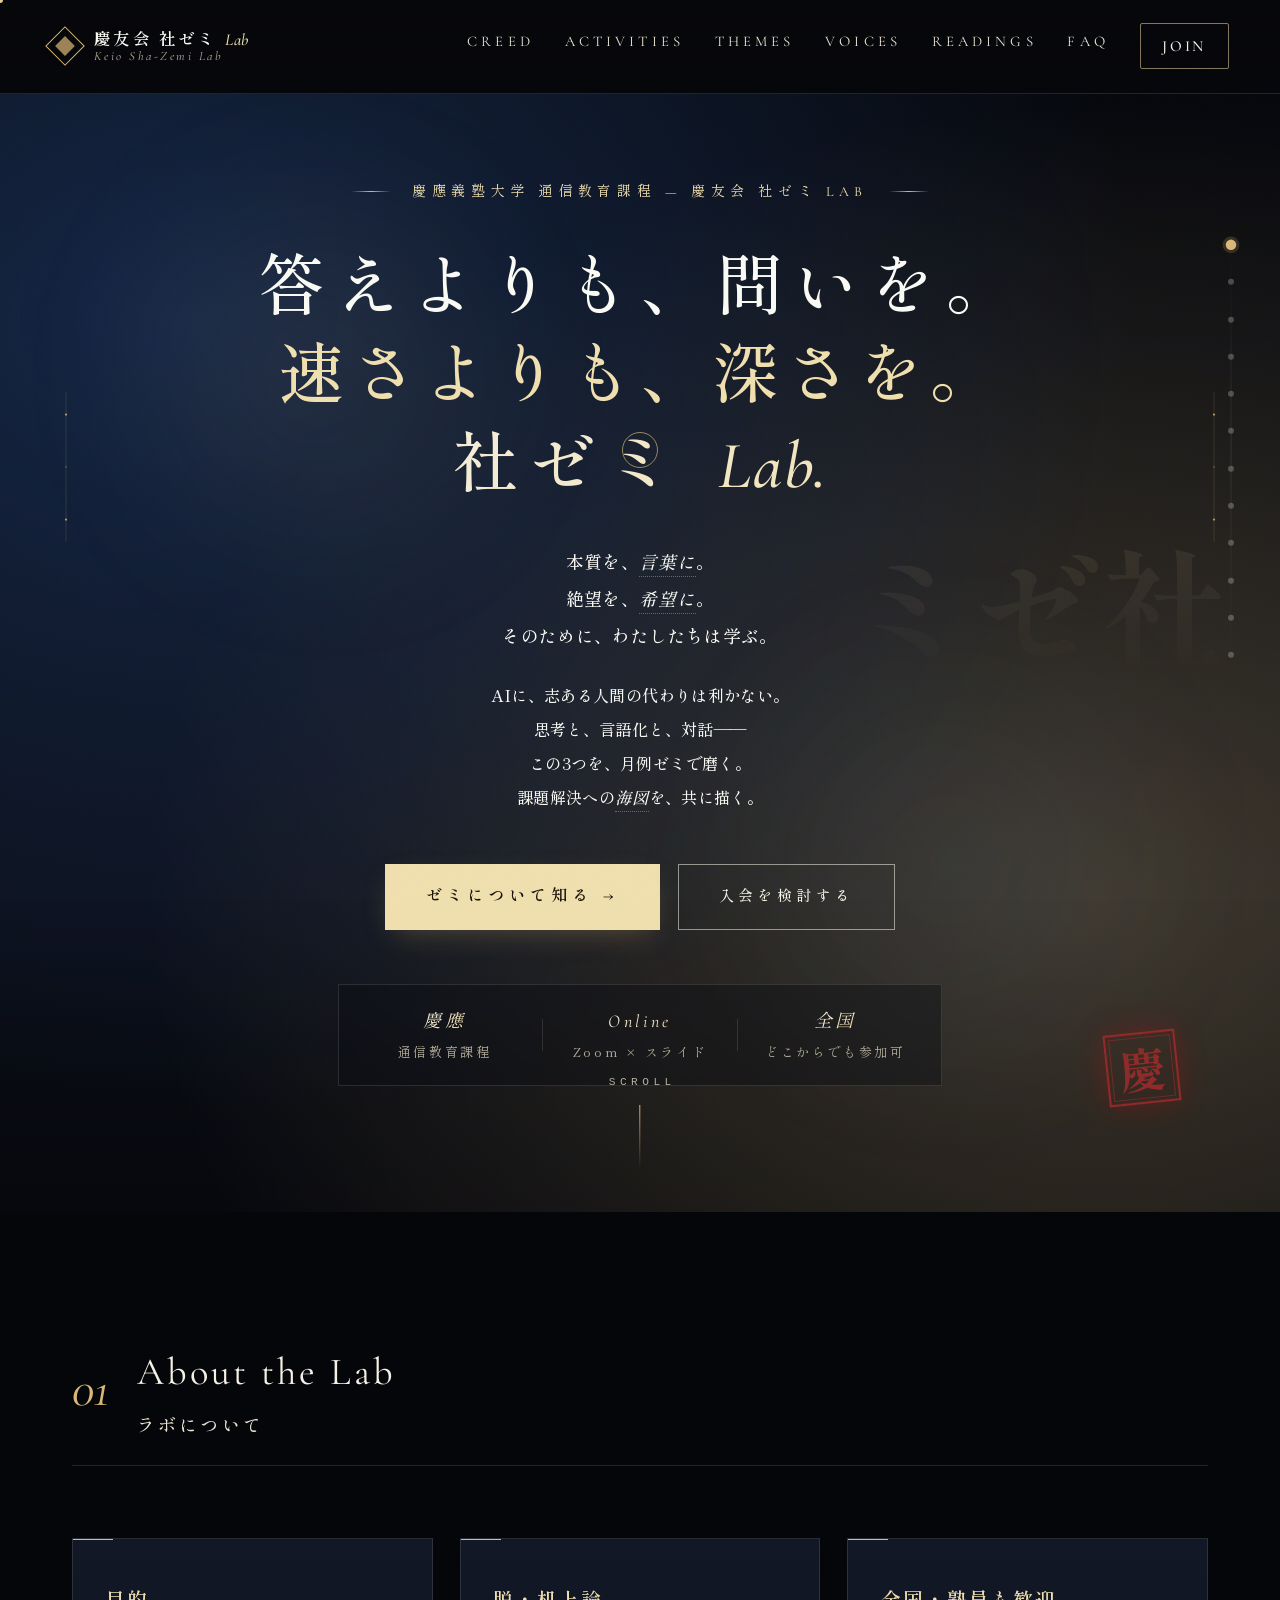
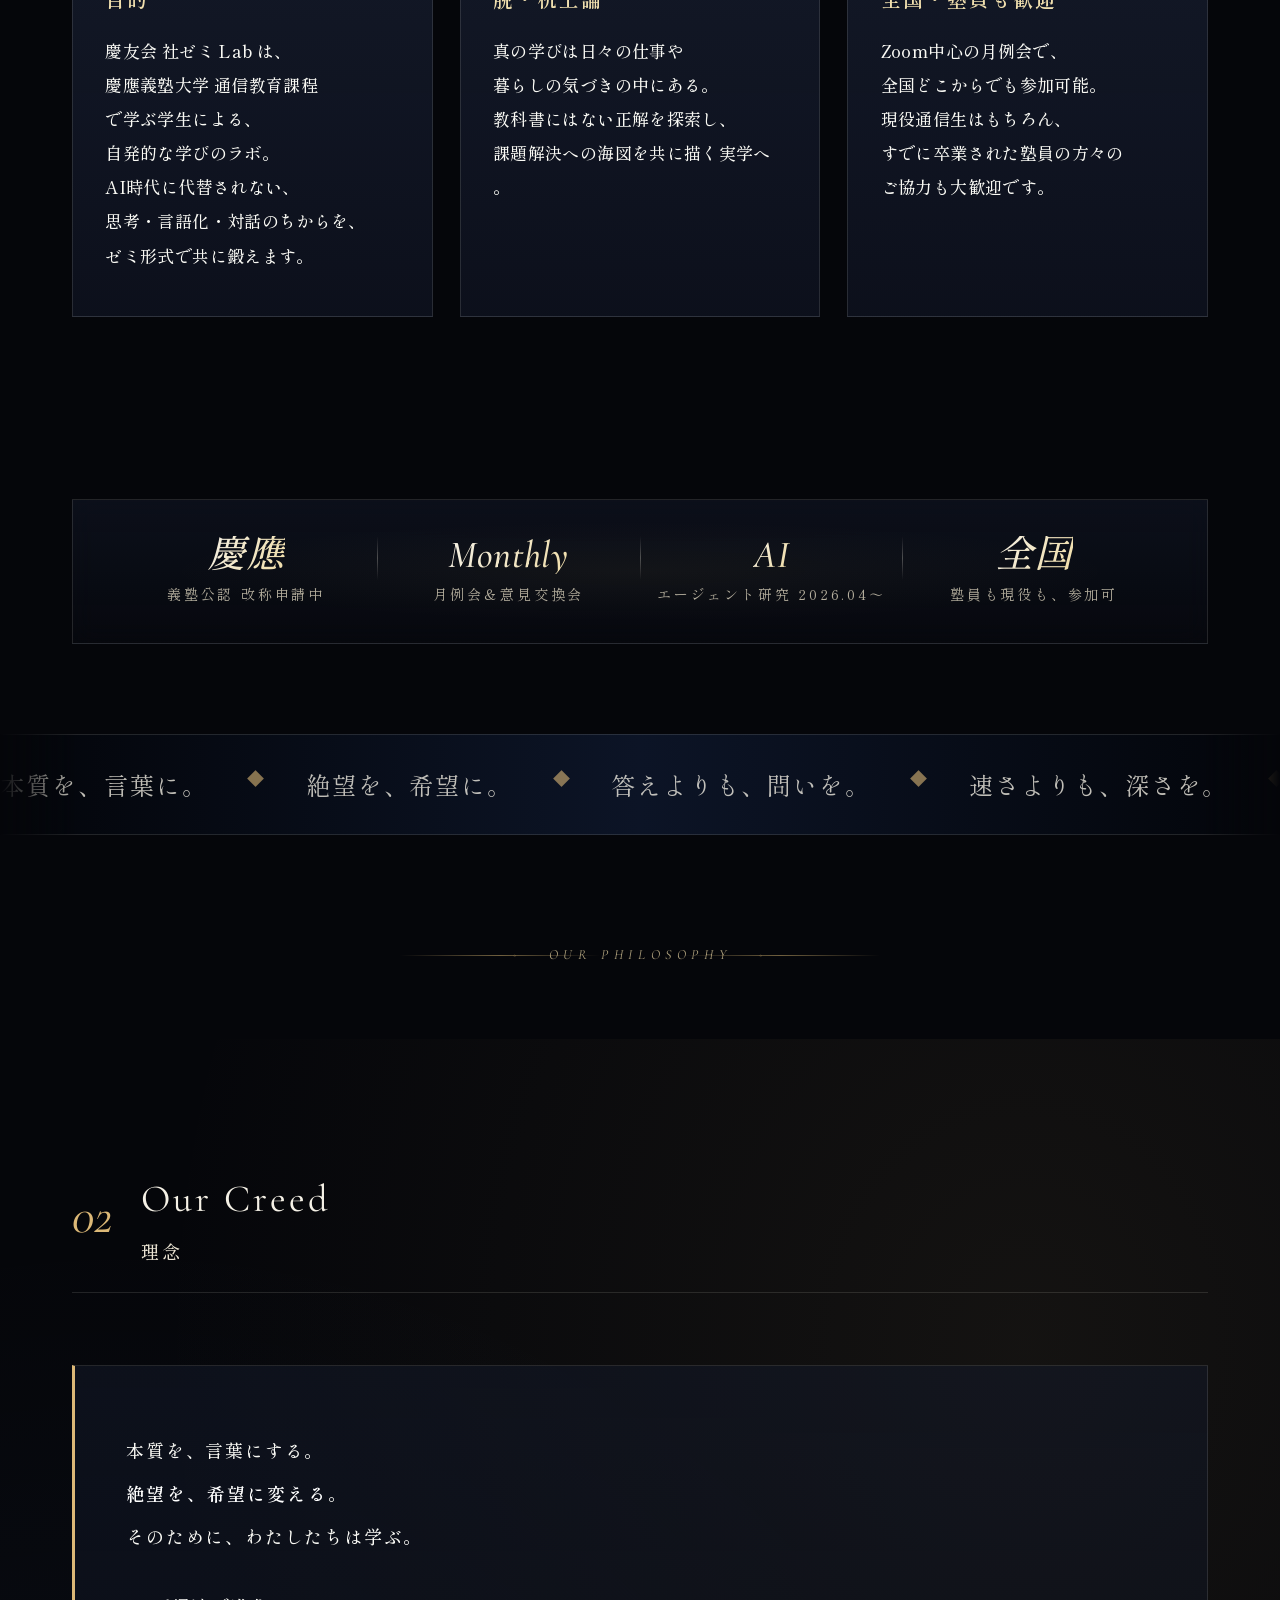
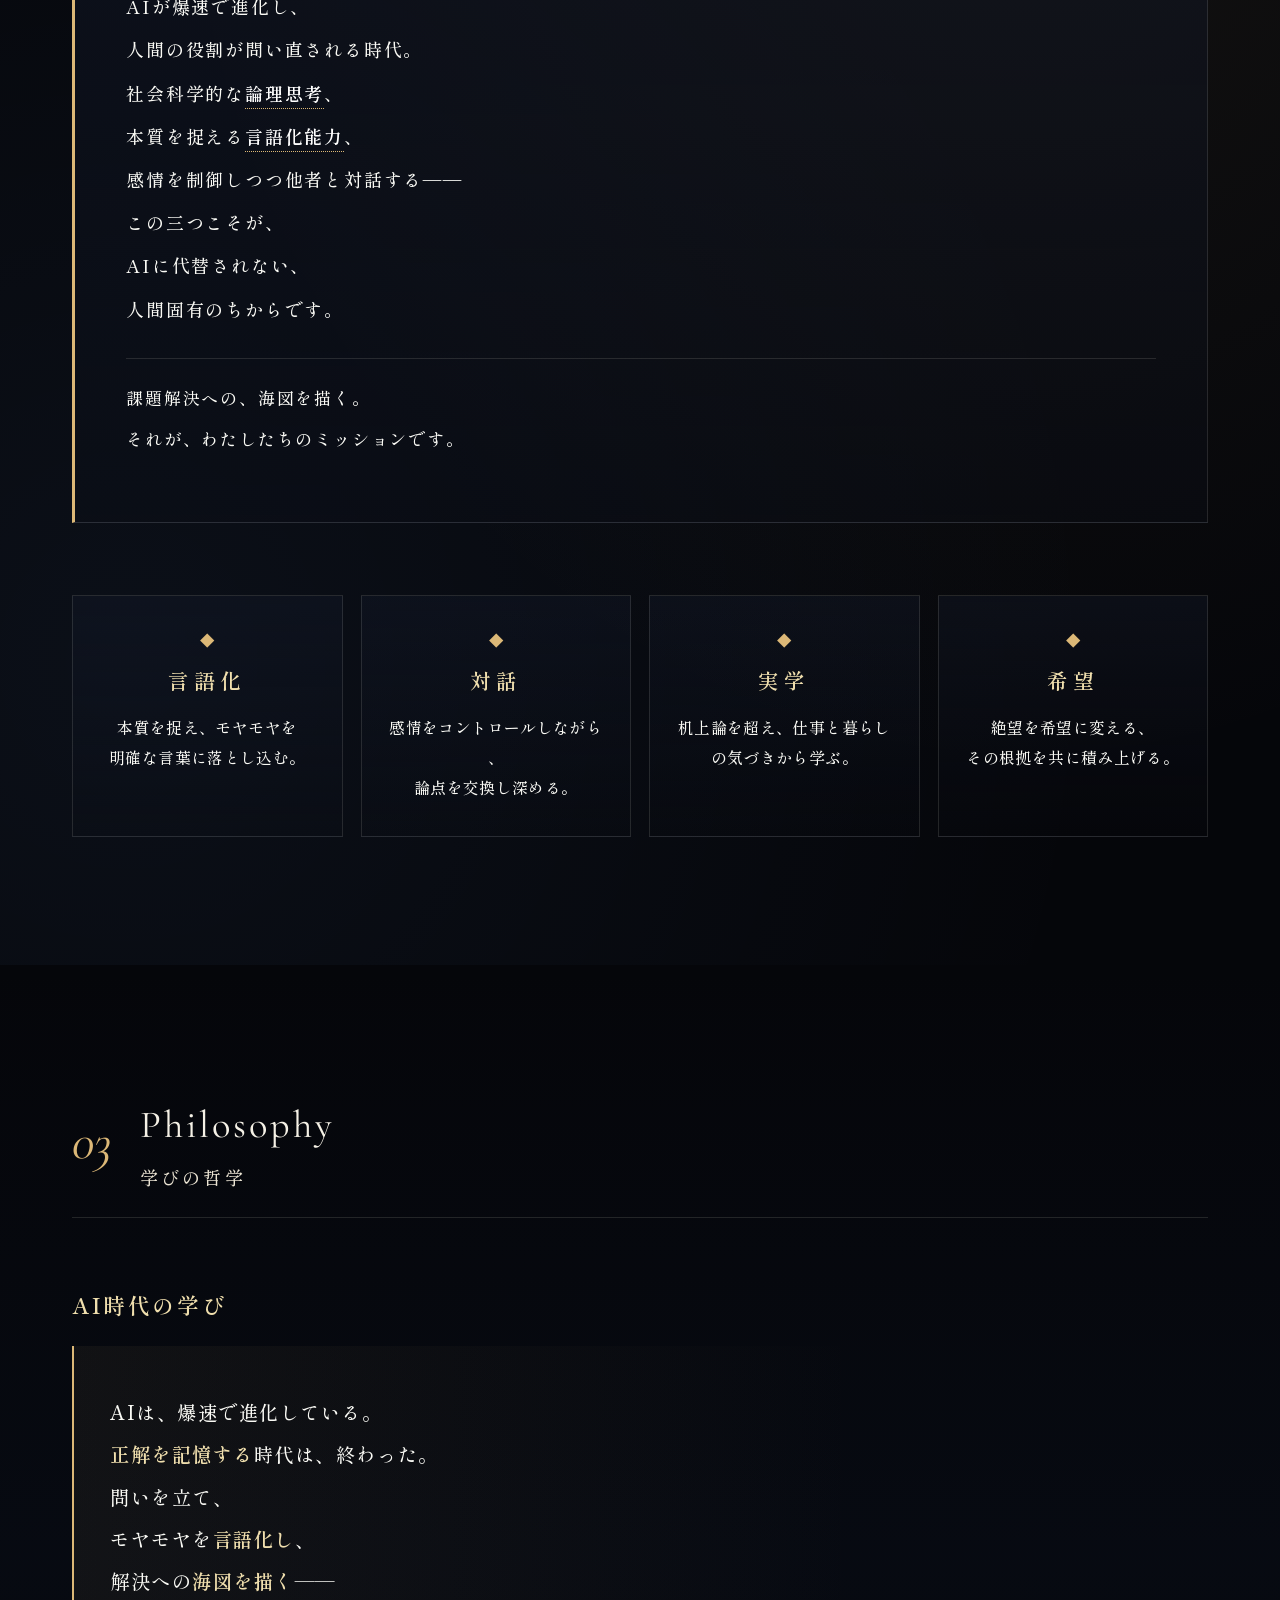
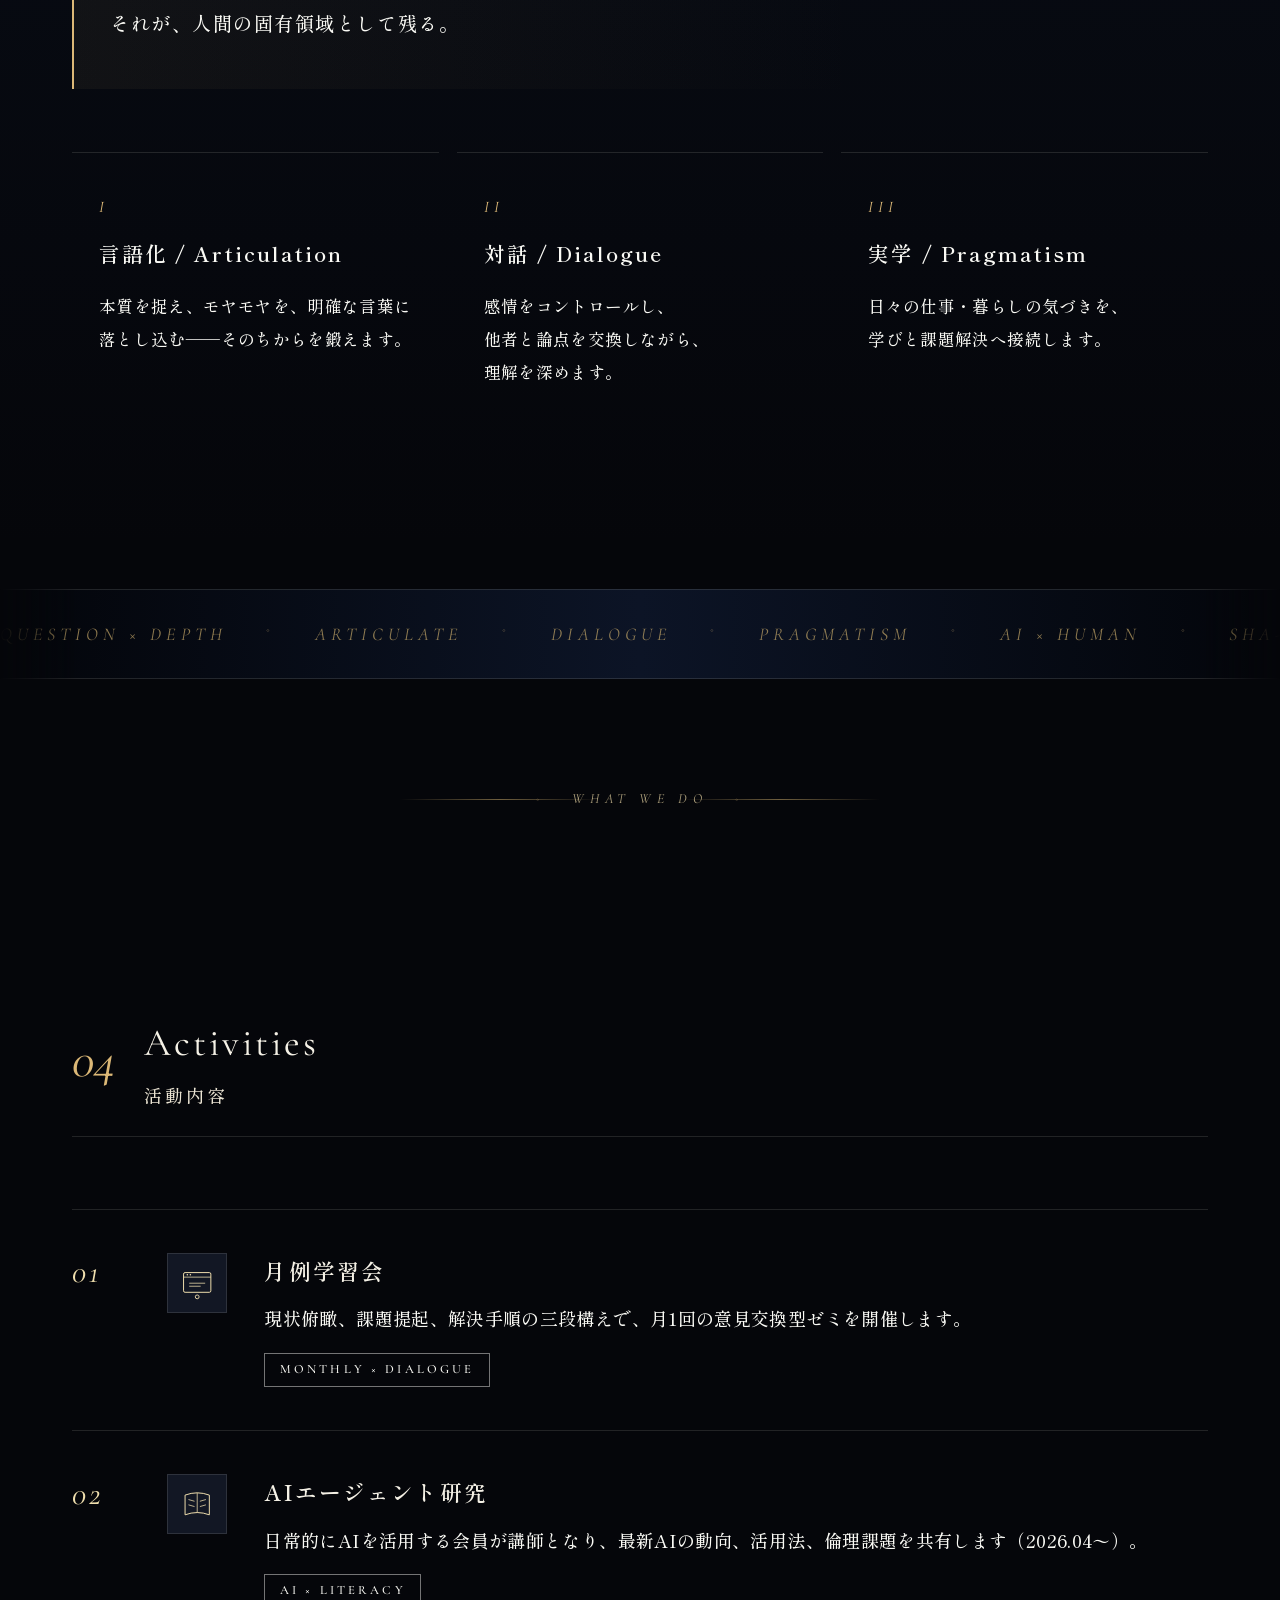
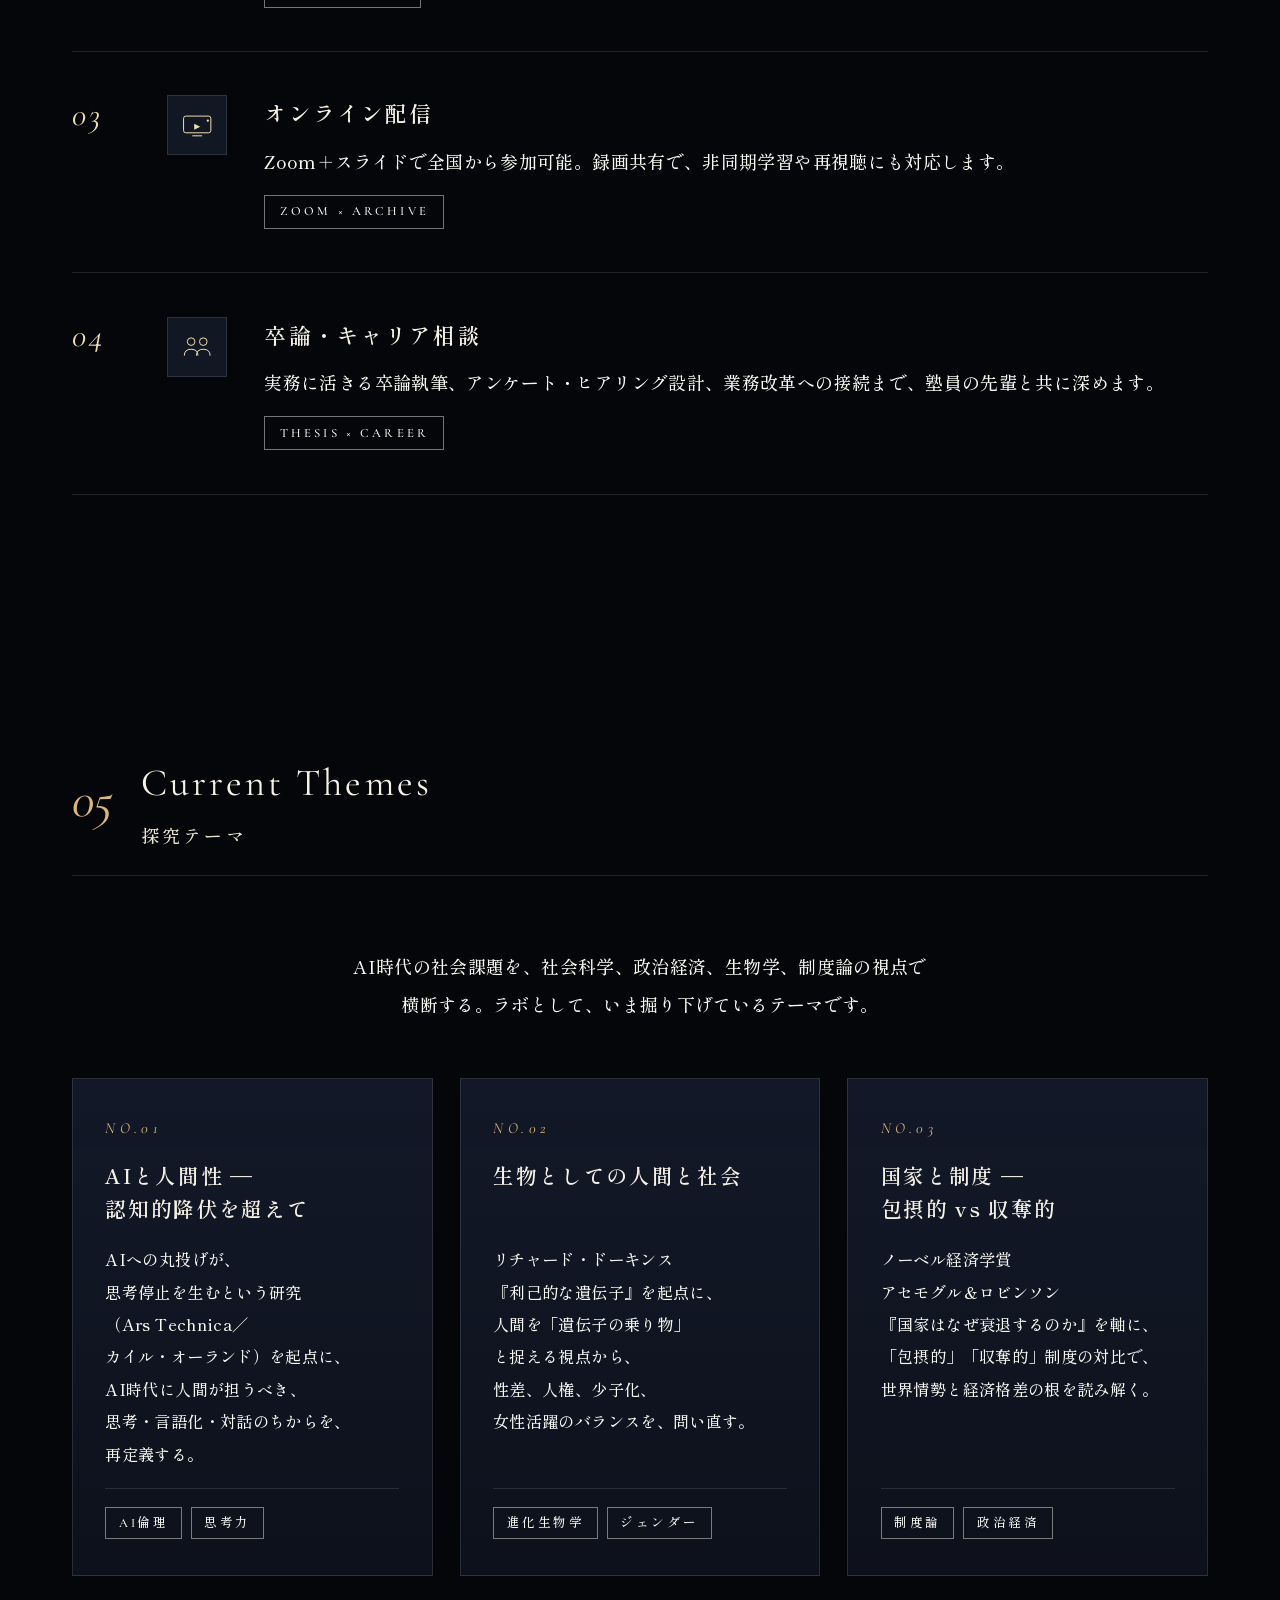
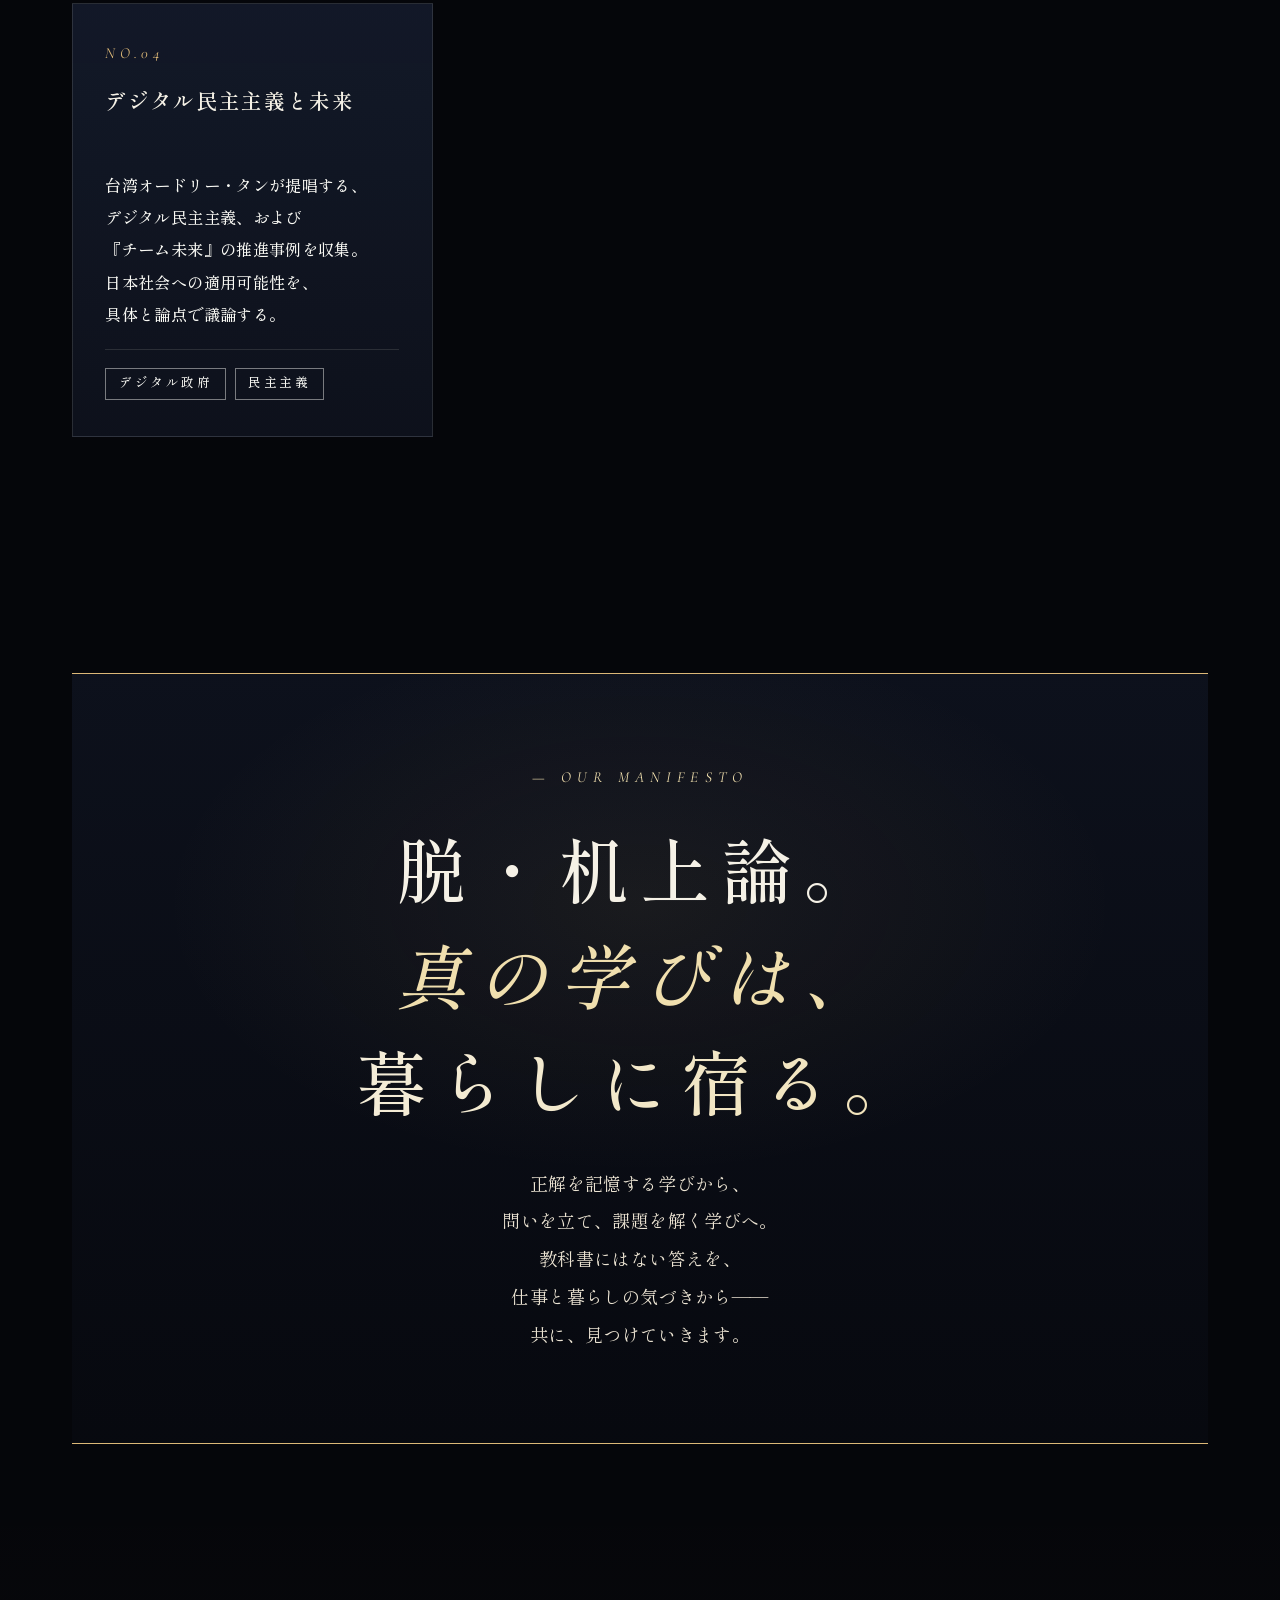
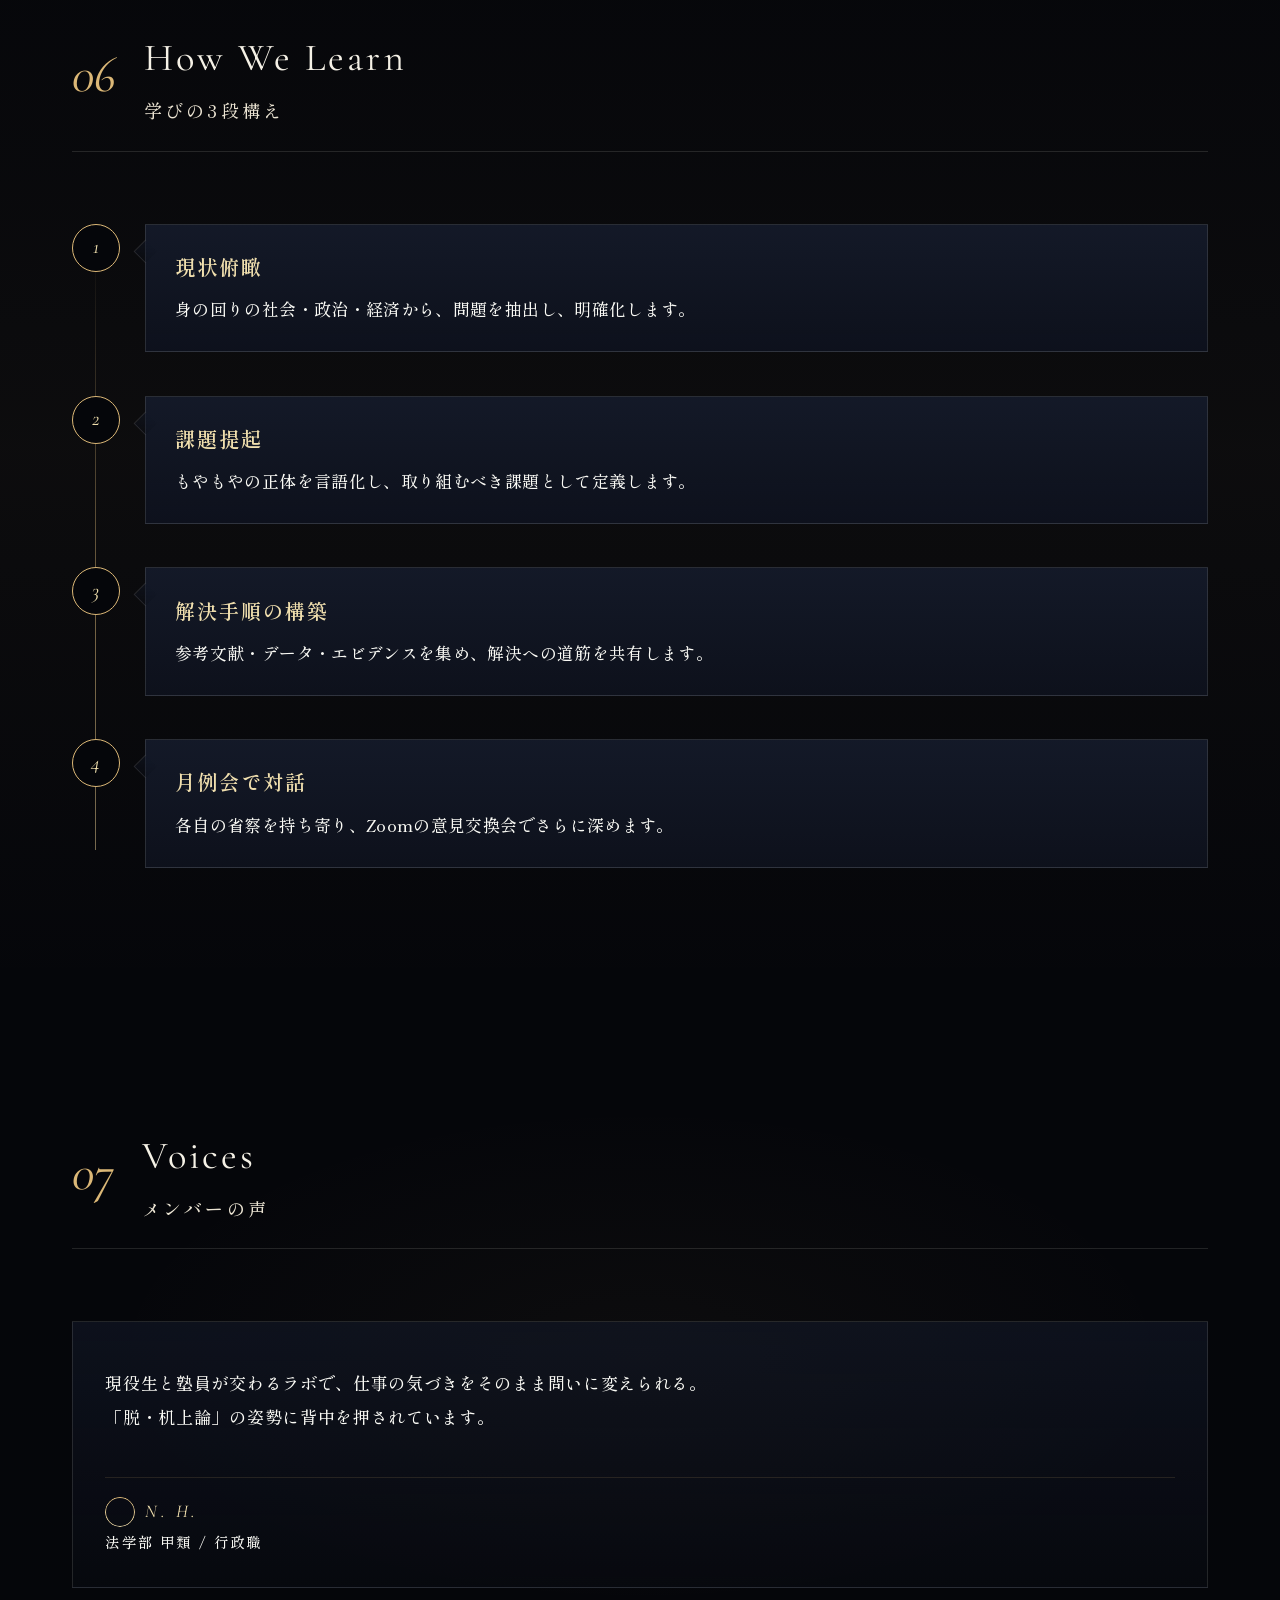
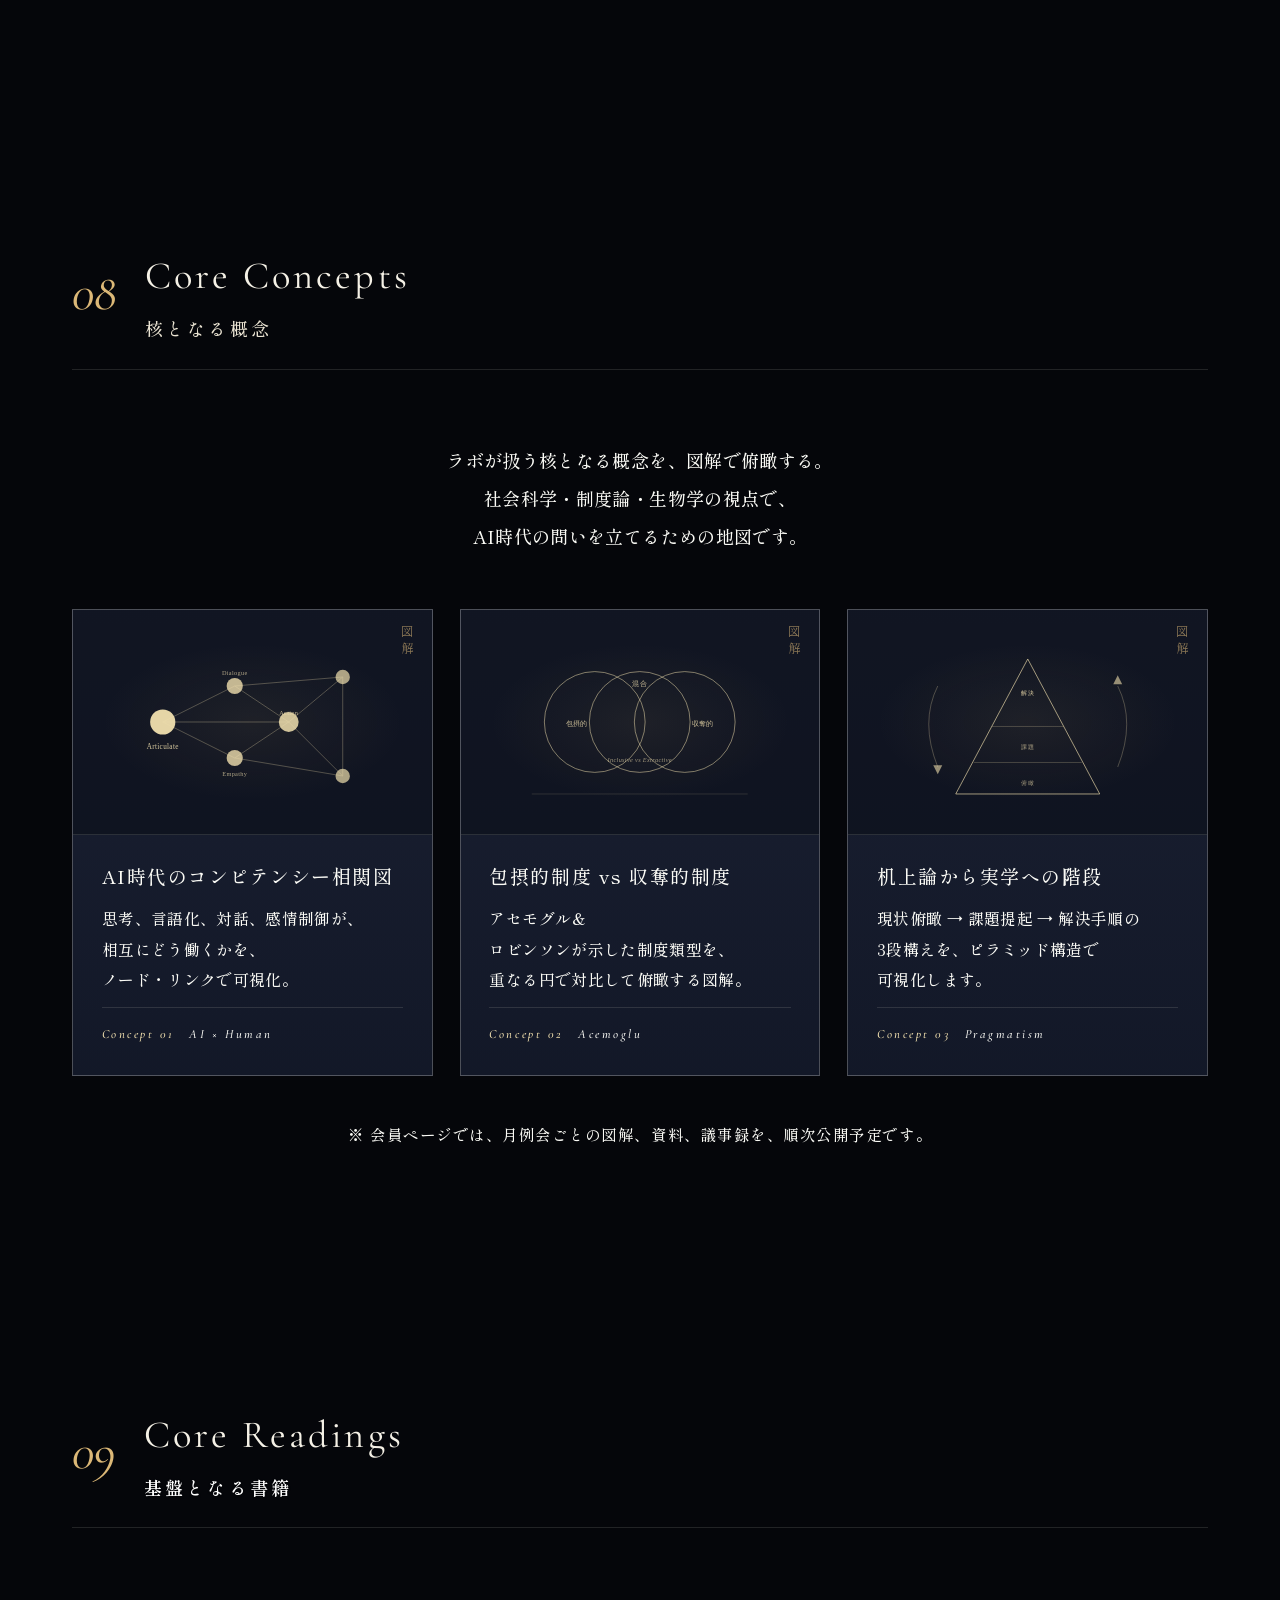
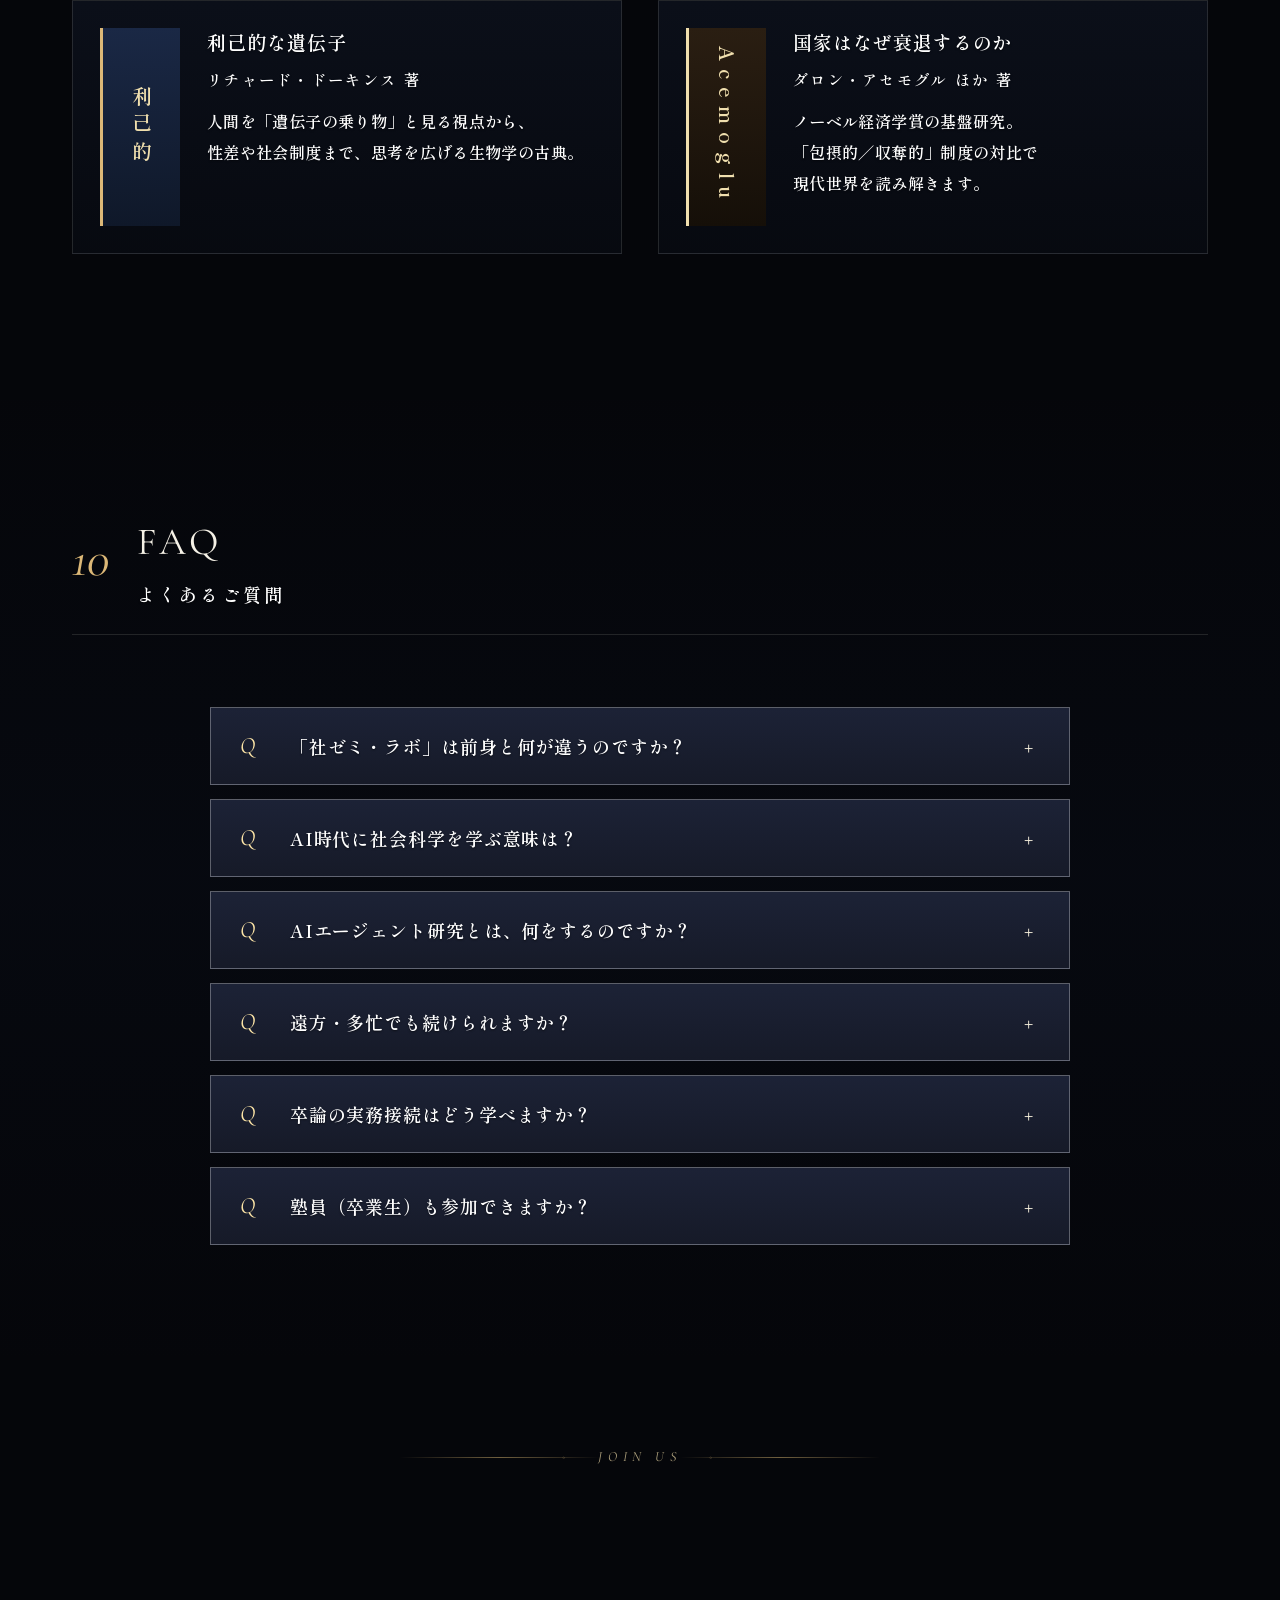
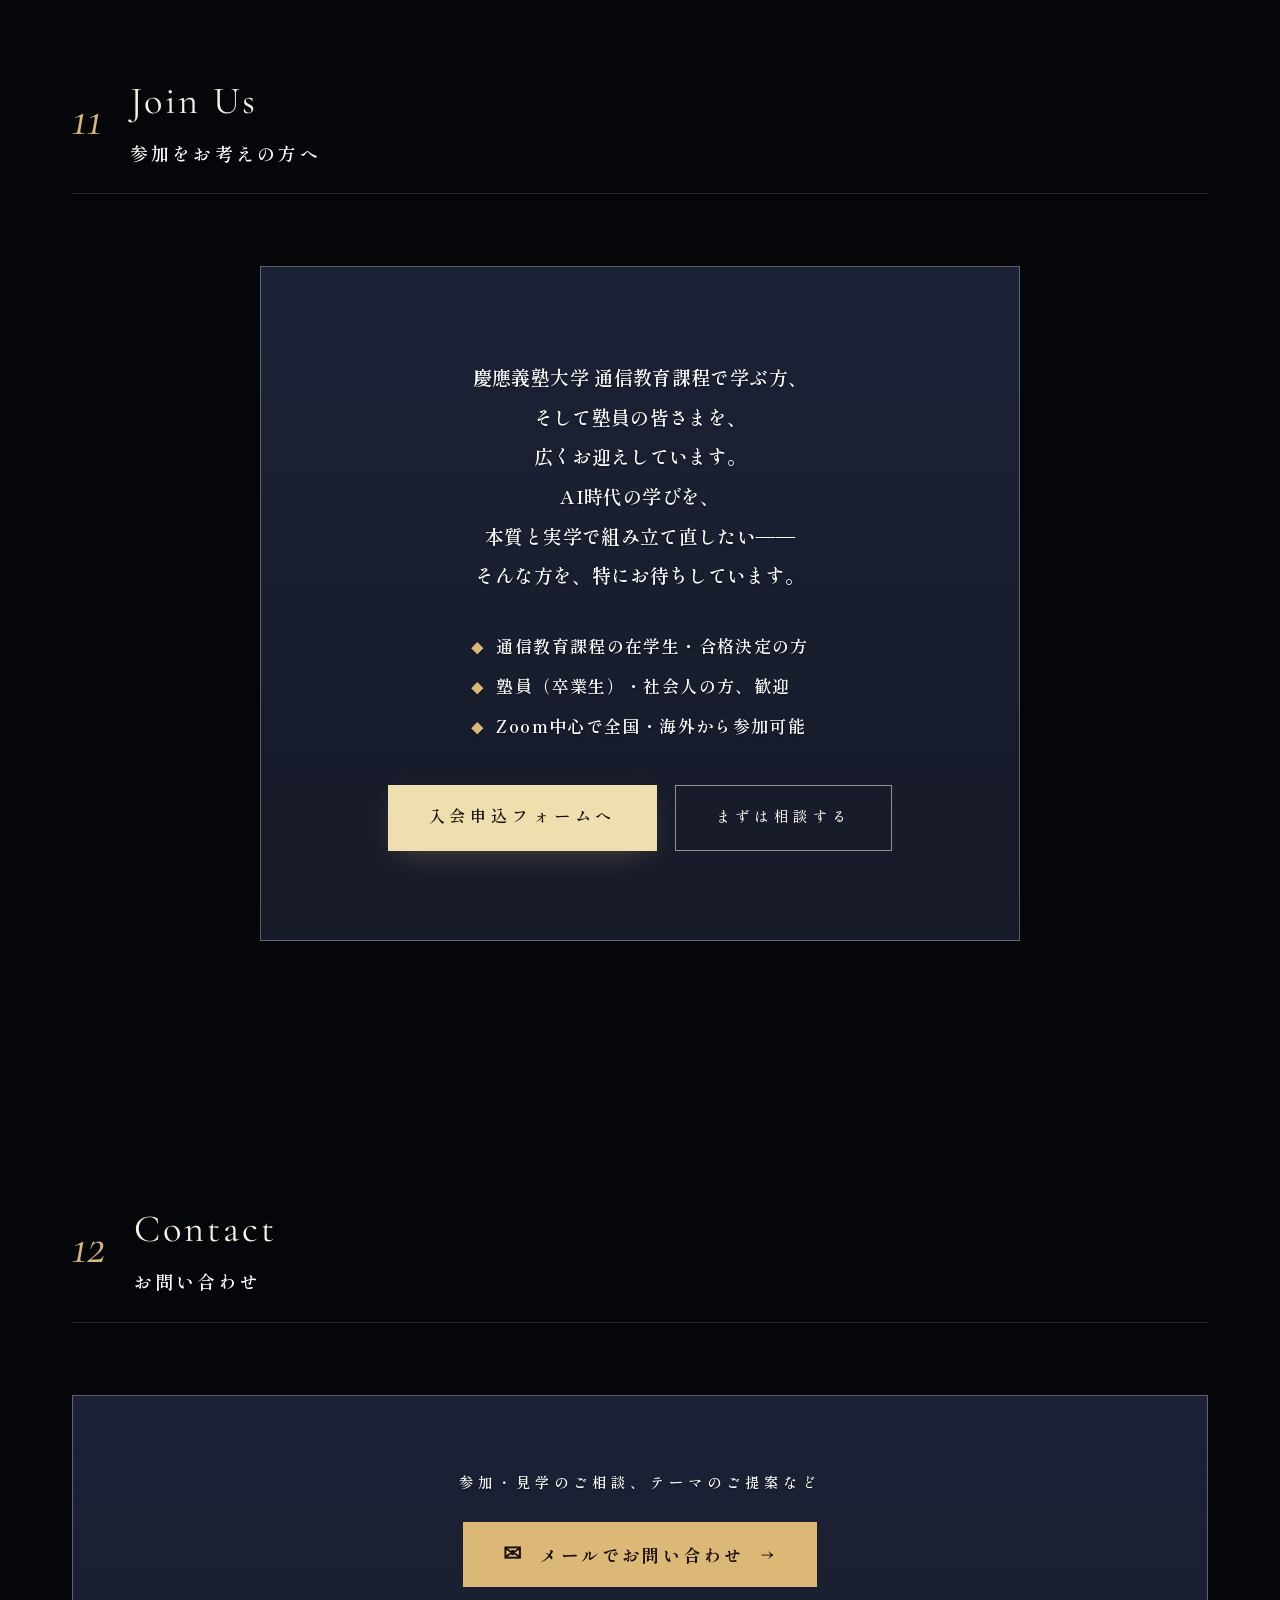
==== index.html @ 6e0b81c1 "feat: オープニングムービーを前半のみに短縮 + エンブレム拡大 【後半削除】 op-statement (A space for essential learning.) と op-subtit" ====
<!DOCTYPE html><html lang="ja" class="op-lock"><head><meta charset="UTF-8" /><meta name="viewport" content="width=device-width, initial-scale=1.0" /><title>慶友会 社ゼミ・ラボ — Keio Sha-Zemi Lab</title><meta name="description" content="慶友会『社ゼミ・ラボ』は、慶應義塾大学 通信教育課程の学生によるAI時代の学びのラボ。本質を言語化し、絶望を希望に変えるために、月例会型のゼミで共に学ぶ。" /><meta name="theme-color" content="#05060a" /><meta property="og:title" content="慶友会 社ゼミ・ラボ" /><meta property="og:description" content="本質を言語化し、絶望を希望に変えるために学ぶ — 慶應義塾大学 通信教育課程の学びのラボ" /><meta property="og:type" content="website" /><meta property="og:url" content="https://keiyukai-shazemi-lab.com/" /><meta name="twitter:card" content="summary_large_image" /><meta name="twitter:title" content="慶友会 社ゼミ・ラボ" /><meta name="twitter:description" content="本質を言語化し、絶望を希望に変えるために学ぶ — 慶應義塾大学 通信教育課程の学びのラボ" /><link rel="icon" type="image/svg+xml" href="assets/favicon.svg" /><link rel="manifest" href="manifest.webmanifest" /><meta name="apple-mobile-web-app-capable" content="yes" /><meta name="apple-mobile-web-app-title" content="社ゼミ・ラボ" /><meta name="apple-mobile-web-app-status-bar-style" content="black-translucent" /><meta http-equiv="Cache-Control" content="no-cache, no-store, must-revalidate" /><meta http-equiv="Pragma" content="no-cache" /><meta http-equiv="Expires" content="0" />
<style>html.op-lock,html.op-lock body{overflow:hidden !important}html.op-lock body{position:fixed !important;top:0 !important;left:0 !important;right:0 !important;bottom:0 !important;width:100% !important;height:100% !important}</style>
<script>
    // Clear ALL legacy intro-related localStorage keys so cached v28/v29
    // JS (if somehow still running) cannot skip the opening.
    try {
      localStorage.removeItem('ksoc_intro_seen_at');
      localStorage.removeItem('intro_seen');
      localStorage.removeItem('opening_seen');
      // Also mark this session as "never skip" for any cached older JS
      sessionStorage.removeItem('ksoc_intro_seen_at');
    } catch(_) {}
  </script>
<script type="application/ld+json">
  {
    "@context": "https://schema.org",
    "@type": "EducationalOrganization",
    "name": "慶友会 社ゼミ・ラボ",
    "alternateName": "Keio Sha-Zemi Lab",
    "description": "慶應義塾大学 通信教育課程で学ぶ学生による、学びのラボ。AI時代に代替されない、思考・言語化・対話のちからを、ゼミ形式で共に鍛える。",
    "url": "https://keiyukai-shazemi-lab.com/",
    "logo": "https://keiyukai-shazemi-lab.com/assets/favicon.svg",
    "parentOrganization": {
      "@type": "CollegeOrUniversity",
      "name": "慶應義塾大学 通信教育課程",
      "sameAs": "https://www.tsushin.keio.ac.jp/"
    }
  }
  </script>
<link rel="preconnect" href="https://fonts.googleapis.com" /><link rel="preconnect" href="https://fonts.gstatic.com" crossorigin /><link rel="preload" as="style" href="https://fonts.googleapis.com/css2?family=Cormorant+Garamond:ital,wght@0,400;0,500;1,400;1,500&family=Shippori+Mincho:wght@500;600;700&display=swap" /><link href="https://fonts.googleapis.com/css2?family=Cormorant+Garamond:ital,wght@0,400;0,500;1,400;1,500&family=Shippori+Mincho:wght@500;600;700&display=swap" rel="stylesheet" /><link rel="stylesheet" href="assets/css/main.css?v=131" /></head><body><a href="#main" class="skip-link">メインコンテンツへスキップ</a><div class="cursor" id="cursor" aria-hidden="true"><div class="cursor__dot"></div><div class="cursor__ring"></div></div><div id="loading" class="ld" aria-hidden="false" aria-label="ロード中"><div class="ld-vignette" aria-hidden="true"></div><div class="ld-corners" aria-hidden="true"><span class="ld-corner ld-corner-tl"></span><span class="ld-corner ld-corner-tr"></span><span class="ld-corner ld-corner-bl"></span><span class="ld-corner ld-corner-br"></span></div><div class="ld-inner"><p class="ld-eyebrow"><span>Keio · Sociology · Seminar</span></p><div class="ld-mark" aria-hidden="true"><svg viewBox="0 0 120 120" fill="none"><circle class="ld-ring" cx="60" cy="60" r="44" stroke="currentColor" stroke-width="1" /><circle class="ld-ring ld-ring-2" cx="60" cy="60" r="32" stroke="currentColor" stroke-width="0.8" /><circle cx="60" cy="60" r="3" fill="currentColor" /><line x1="60" y1="8" x2="60" y2="20" stroke="currentColor" stroke-width="0.8" /><line x1="60" y1="100" x2="60" y2="112" stroke="currentColor" stroke-width="0.8" /><line x1="8" y1="60" x2="20" y2="60" stroke="currentColor" stroke-width="0.8" /><line x1="100" y1="60" x2="112" y2="60" stroke="currentColor" stroke-width="0.8" /></svg></div><div class="ld-progress"><div class="ld-line"><div class="ld-fill" id="ld-fill"></div></div><div class="ld-meta"><span class="ld-label">Loading</span><span class="ld-count"><span id="ld-count">00</span><span class="ld-percent">%</span></span></div></div><div class="ld-dots" aria-hidden="true"><span></span><span></span><span></span><span></span><span></span></div></div></div><div id="opening" class="op"><div class="op-bg" aria-hidden="true"><div class="op-bg-deep"></div><div class="op-bg-mid"></div><div class="op-bg-near"></div><div class="op-bg-warm"></div><canvas id="op-particles"></canvas></div><div class="op-sweep op-sweep-1" aria-hidden="true"></div><div class="op-sweep op-sweep-2" aria-hidden="true"></div><div class="op-sweep op-sweep-3" aria-hidden="true"></div><div class="op-frame op-frame-tl" aria-hidden="true"></div><div class="op-frame op-frame-tr" aria-hidden="true"></div><div class="op-frame op-frame-bl" aria-hidden="true"></div><div class="op-frame op-frame-br" aria-hidden="true"></div><div class="op-cm op-cm-tl" aria-hidden="true">Opening · 01</div><div class="op-cm op-cm-tr" aria-hidden="true">Est. 慶應義塾</div><div class="op-cm op-cm-bl" aria-hidden="true">Keio · Sociology · Seminar</div><div class="op-cm op-cm-br" aria-hidden="true">MMXXVI</div><div class="op-stage"><div class="op-stage-inner"><svg class="op-emblem" viewBox="0 0 420 140" aria-hidden="true" fill="none"><g stroke="currentColor" stroke-width="1.1" stroke-linecap="round" stroke-linejoin="round"><path class="op-e-main" d="M 40 70 Q 130 62 210 70 Q 290 78 380 70" /><path class="op-e-leftarm" d="M 40 70 L 40 100 L 110 100" /><path class="op-e-rightarm" d="M 380 70 L 380 100 L 310 100" /><line class="op-e-upper" x1="210" y1="44" x2="210" y2="66" /><line class="op-e-lower" x1="210" y1="74" x2="210" y2="96" /><circle class="op-e-ring" cx="210" cy="70" r="9" /><line class="op-e-spoke-l" x1="188" y1="70" x2="200" y2="70" /><line class="op-e-spoke-r" x1="220" y1="70" x2="232" y2="70" /></g><circle class="op-e-pin op-e-pin-l" cx="34" cy="70" r="3" fill="currentColor" /><circle class="op-e-pin op-e-pin-r" cx="386" cy="70" r="3" fill="currentColor" /><circle class="op-e-pin op-e-pin-bl" cx="110" cy="100" r="2.2" fill="currentColor" /><circle class="op-e-pin op-e-pin-br" cx="310" cy="100" r="2.2" fill="currentColor" /><circle class="op-e-core" cx="210" cy="70" r="2.6" fill="currentColor" /></svg><div class="op-eyebrow op-eyebrow--reveal"><span class="op-eb-line" data-split-chars data-delay-base="3.0" data-delay-step="0.04">Keio · Sociology · Seminar</span></div></div></div><div class="op-flash" aria-hidden="true"></div><div class="op-hud" aria-hidden="true"><span class="op-hud-label">Opening Sequence</span><div class="op-hud-bar"><div class="op-hud-fill"></div></div></div><button type="button" class="op-skip" id="opening-skip"><span>Skip</span><span class="op-skip-arrow" aria-hidden="true">→</span></button></div><div class="scroll-progress" id="scroll-progress" aria-hidden="true"></div><nav class="dotnav" id="dotnav" aria-label="セクション一覧"><a href="#top" data-label="Top"><span></span></a><a href="#about" data-label="About"><span></span></a><a href="#creed" data-label="Creed"><span></span></a><a href="#philosophy" data-label="Philosophy"><span></span></a><a href="#activities" data-label="Activities"><span></span></a><a href="#themes" data-label="Themes"><span></span></a><a href="#process" data-label="Process"><span></span></a><a href="#voices" data-label="Voices"><span></span></a><a href="#resources" data-label="Resources"><span></span></a><a href="#readings" data-label="Readings"><span></span></a><a href="#faq" data-label="FAQ"><span></span></a><a href="#contact" data-label="Contact"><span></span></a></nav><div id="site" class="site" aria-hidden="true"><a id="main" tabindex="-1" class="sr-only">メインコンテンツ</a><header class="nav"><a href="#top" class="nav__brand"><span class="nav__brand-mark" aria-hidden="true"></span><span class="nav__brand-text"><span class="nav__brand-jp">慶友会 社ゼミ <em>Lab</em></span><span class="nav__brand-en">Keio Sha-Zemi Lab</span></span></a><nav class="nav__links" aria-label="メインナビゲーション"><a href="#creed">Creed</a><a href="#activities">Activities</a><a href="#themes">Themes</a><a href="#voices">Voices</a><a href="#readings">Readings</a><a href="#faq">FAQ</a><a href="membership.html" class="nav__cta">Join</a></nav><button type="button" class="nav__burger" id="nav-burger" aria-label="メニューを開く" aria-expanded="false" aria-controls="nav-drawer"><span></span><span></span><span></span></button></header><div class="nav-drawer" id="nav-drawer" aria-hidden="true"><div class="nav-drawer__backdrop"></div><aside class="nav-drawer__panel" role="dialog" aria-label="モバイルメニュー"><div class="nav-drawer__header"><span class="nav-drawer__title">慶友会 社ゼミ <em>Lab</em></span><button type="button" class="nav-drawer__close" id="nav-drawer-close" aria-label="メニューを閉じる">✕</button></div><nav class="nav-drawer__links"><a href="#about" data-drawer-link>About</a><a href="#creed" data-drawer-link>Creed</a><a href="#philosophy" data-drawer-link>Philosophy</a><a href="#activities" data-drawer-link>Activities</a><a href="#themes" data-drawer-link>Themes</a><a href="#process" data-drawer-link>Process</a><a href="#voices" data-drawer-link>Voices</a><a href="#resources" data-drawer-link>Resources</a><a href="#readings" data-drawer-link>Readings</a><a href="#faq" data-drawer-link>FAQ</a><a href="#contact" data-drawer-link>Contact</a><a href="membership.html" class="nav-drawer__cta">入会申込へ</a></nav><div class="nav-drawer__foot"><p>脱・机上論</p></div></aside></div><section id="top" class="hero"><div class="hero__bg" aria-hidden="true"><div class="hero__gradient" data-parallax="0.15"></div><div class="hero__stars" data-parallax="0.25"></div><div class="hero__glow-1"></div><div class="hero__glow-2"></div></div><div class="hero__ornament hero__ornament--left" aria-hidden="true"><svg viewBox="0 0 80 400" fill="none" xmlns="http://www.w3.org/2000/svg"><line x1="40" y1="0" x2="40" y2="400" stroke="currentColor" stroke-width="1" stroke-opacity="0.4"/><circle cx="40" cy="60" r="3" fill="currentColor" fill-opacity="0.8"/><circle cx="40" cy="200" r="2" fill="currentColor" fill-opacity="0.5"/><circle cx="40" cy="340" r="3" fill="currentColor" fill-opacity="0.8"/></svg></div><div class="hero__ornament hero__ornament--right" aria-hidden="true"><svg viewBox="0 0 80 400" fill="none" xmlns="http://www.w3.org/2000/svg"><line x1="40" y1="0" x2="40" y2="400" stroke="currentColor" stroke-width="1" stroke-opacity="0.4"/><circle cx="40" cy="60" r="3" fill="currentColor" fill-opacity="0.8"/><circle cx="40" cy="200" r="2" fill="currentColor" fill-opacity="0.5"/><circle cx="40" cy="340" r="3" fill="currentColor" fill-opacity="0.8"/></svg></div><div class="hero__signature" aria-hidden="true"><span>社</span><span>ゼ</span><span>ミ</span></div><div class="hero__seal" aria-hidden="true"><span>慶</span></div><div class="hero__content"><p class="hero__eyebrow"><span class="hero__eyebrow-line"></span>
慶應義塾大学 通信教育課程 — 慶友会 社ゼミ Lab
<span class="hero__eyebrow-line"></span></p><h2 class="hero__title"><span>答えよりも、問いを。</span><span>速さよりも、深さを。</span><span class="hero__title--accent">社ゼミ <em class="hero__title--en">Lab.</em></span></h2><p class="hero__lead">本質を、<em>言葉に</em>。<br class="br-sm" />絶望を、<em>希望に</em>。<br class="br-md" />そのために、わたしたちは学ぶ。</p><p class="hero__lead hero__lead--soft">AIに、志ある人間の代わりは利かない。<br class="br-md" />思考と、言語化と、対話——<br class="br-md" />この3つを、月例ゼミで磨く。<br class="br-md" />課題解決への<em>海図</em>を、共に描く。</p><div class="hero__actions"><a href="#about" class="btn btn--primary"><span>ゼミについて知る</span><span class="btn__arrow" aria-hidden="true">→</span></a><a href="membership.html" class="btn btn--ghost"><span>入会を検討する</span></a></div><div class="hero__metrics" aria-hidden="true"><div class="metric"><span class="metric__num">慶應</span><span class="metric__label">通信教育課程</span></div><div class="metric__divider"></div><div class="metric"><span class="metric__num">Online</span><span class="metric__label">Zoom × スライド</span></div><div class="metric__divider"></div><div class="metric"><span class="metric__num">全国</span><span class="metric__label">どこからでも参加可</span></div></div></div><div class="hero__scroll" aria-hidden="true"><span>SCROLL</span><span class="hero__scroll-line"></span></div></section><section id="about" class="section section--about"><div class="section__header"><span class="section__num">01</span><h3 class="section__title">About the Lab</h3><p class="section__subtitle">ラボについて</p></div><div class="about__grid"><div class="about__card"><h4>目的</h4><p>慶友会 社ゼミ Lab は、<br />慶應義塾大学 通信教育課程<br />で学ぶ学生による、<br />自発的な学びのラボ。<br />AI時代に代替されない、<br />思考・言語化・対話のちからを、<br />ゼミ形式で共に鍛えます。</p></div><div class="about__card"><h4>脱・机上論</h4><p>真の学びは日々の仕事や<br />暮らしの気づきの中にある。<br />教科書にはない正解を探索し、<br />課題解決への海図を共に描く実学へ。</p></div><div class="about__card"><h4>全国・塾員も歓迎</h4><p>Zoom中心の月例会で、<br />全国どこからでも参加可能。<br />現役通信生はもちろん、<br />すでに卒業された塾員の方々の<br />ご協力も大歓迎です。</p></div></div></section><section id="facts" class="facts"><div class="facts__inner"><div class="facts__item"><span class="facts__num">慶應</span><span class="facts__label">義塾公認 改称申請中</span></div><div class="facts__divider"></div><div class="facts__item"><span class="facts__num">Monthly</span><span class="facts__label">月例会＆意見交換会</span></div><div class="facts__divider"></div><div class="facts__item"><span class="facts__num">AI</span><span class="facts__label">エージェント研究 2026.04〜</span></div><div class="facts__divider"></div><div class="facts__item"><span class="facts__num">全国</span><span class="facts__label">塾員も現役も、参加可</span></div></div></section><div class="marquee" aria-hidden="true"><div class="marquee__track"><span class="marquee__w">本質を、言葉に。</span><span class="marquee__d">◆</span><span class="marquee__w">絶望を、希望に。</span><span class="marquee__d">◆</span><span class="marquee__w">答えよりも、問いを。</span><span class="marquee__d">◆</span><span class="marquee__w">速さよりも、深さを。</span><span class="marquee__d">◆</span><span class="marquee__w">脱・机上論。</span><span class="marquee__d">◆</span><span class="marquee__w">AIに、志ある人間の代わりは利かない。</span><span class="marquee__d">◆</span><span class="marquee__w">課題解決への海図を、描く。</span><span class="marquee__d">◆</span><span class="marquee__w">本質を、言葉に。</span><span class="marquee__d">◆</span><span class="marquee__w">絶望を、希望に。</span><span class="marquee__d">◆</span><span class="marquee__w">答えよりも、問いを。</span><span class="marquee__d">◆</span><span class="marquee__w">速さよりも、深さを。</span><span class="marquee__d">◆</span><span class="marquee__w">脱・机上論。</span><span class="marquee__d">◆</span><span class="marquee__w">AIに、志ある人間の代わりは利かない。</span><span class="marquee__d">◆</span><span class="marquee__w">課題解決への海図を、描く。</span><span class="marquee__d">◆</span></div></div><div class="section-divider" aria-hidden="true"><span class="section-divider__mark">Our Philosophy</span></div><section id="creed" class="section section--creed"><div class="section__header"><span class="section__num">02</span><h3 class="section__title">Our Creed</h3><p class="section__subtitle">理念</p></div><div class="creed__body"><blockquote class="creed__statement"><p>本質を、言葉にする。<br class="br-md" /><em>絶望を、希望に変える</em>。<br class="br-md" />そのために、わたしたちは学ぶ。</p><p>AIが爆速で進化し、<br class="br-md" />人間の役割が問い直される時代。<br class="br-md" />社会科学的な<strong>論理思考</strong>、<br class="br-sm" />本質を捉える<strong>言語化能力</strong>、<br class="br-md" />感情を制御しつつ他者と対話する——<br class="br-md" />この三つこそが、<br class="br-sm" />AIに代替されない、<br class="br-sm" />人間固有のちからです。</p><p class="creed__sign">課題解決への、海図を描く。<br class="br-md" />それが、わたしたちのミッションです。</p></blockquote><div class="creed__values"><div class="value"><span class="value__mark" aria-hidden="true">◆</span><h5>言語化</h5><p>本質を捉え、モヤモヤを<br />明確な言葉に落とし込む。</p></div><div class="value"><span class="value__mark" aria-hidden="true">◆</span><h5>対話</h5><p>感情をコントロールしながら、<br /><br class="br-mobile" />論点を交換し深める。</p></div><div class="value"><span class="value__mark" aria-hidden="true">◆</span><h5>実学</h5><p>机上論を超え、仕事と暮らし<br />の気づきから学ぶ。</p></div><div class="value"><span class="value__mark" aria-hidden="true">◆</span><h5>希望</h5><p>絶望を希望に変える、<br />その根拠を共に積み上げる。</p></div></div></div></section><section id="philosophy" class="section section--philosophy"><div class="section__header"><span class="section__num">03</span><h3 class="section__title">Philosophy</h3><p class="section__subtitle">学びの哲学</p></div><div class="philosophy__aside" aria-hidden="true"></div><div class="philosophy__body"><h4 class="philosophy__heading">AI時代の学び</h4><blockquote class="philosophy__quote">AIは、爆速で進化している。<br class="br-md" /><em>正解を記憶する</em>時代は、終わった。<br class="br-md" />問いを立て、<br class="br-sm" />モヤモヤを<em>言語化し</em>、<br class="br-md" />解決への<em>海図を描く</em>——<br class="br-md" />それが、人間の固有領域として残る。</blockquote><div class="philosophy__pillars"><div class="pillar"><span class="pillar__num">I</span><h5>言語化 / Articulation</h5><p>本質を捉え、モヤモヤを、明確な言葉に<br />落とし込む——そのちからを鍛えます。</p></div><div class="pillar"><span class="pillar__num">II</span><h5>対話 / Dialogue</h5><p>感情をコントロールし、<br />他者と論点を交換しながら、<br />理解を深めます。</p></div><div class="pillar"><span class="pillar__num">III</span><h5>実学 / Pragmatism</h5><p>日々の仕事・暮らしの気づきを、<br />学びと課題解決へ接続します。</p></div></div></div></section><div class="marquee marquee--rev" aria-hidden="true"><div class="marquee__track"><span class="marquee__w">QUESTION × DEPTH</span><span class="marquee__d">◇</span><span class="marquee__w">ARTICULATE</span><span class="marquee__d">◇</span><span class="marquee__w">DIALOGUE</span><span class="marquee__d">◇</span><span class="marquee__w">PRAGMATISM</span><span class="marquee__d">◇</span><span class="marquee__w">AI × HUMAN</span><span class="marquee__d">◇</span><span class="marquee__w">SHA-ZEMI LAB</span><span class="marquee__d">◇</span><span class="marquee__w">QUESTION × DEPTH</span><span class="marquee__d">◇</span><span class="marquee__w">ARTICULATE</span><span class="marquee__d">◇</span><span class="marquee__w">DIALOGUE</span><span class="marquee__d">◇</span><span class="marquee__w">PRAGMATISM</span><span class="marquee__d">◇</span><span class="marquee__w">AI × HUMAN</span><span class="marquee__d">◇</span><span class="marquee__w">SHA-ZEMI LAB</span><span class="marquee__d">◇</span></div></div><div class="section-divider" aria-hidden="true"><span class="section-divider__mark">What We Do</span></div><section id="activities" class="section section--activities"><div class="section__header"><span class="section__num">04</span><h3 class="section__title">Activities</h3><p class="section__subtitle">活動内容</p></div><ul class="activities__list"><li class="activity"><span class="activity__index">01</span><div class="activity__icon" aria-hidden="true"><svg viewBox="0 0 48 48" fill="none" xmlns="http://www.w3.org/2000/svg"><rect x="6" y="10" width="36" height="26" rx="2" stroke="currentColor" stroke-width="1.3"/><path d="M6 16 L42 16" stroke="currentColor" stroke-width="1"/><circle cx="11" cy="13" r="1" fill="currentColor"/><circle cx="15" cy="13" r="1" fill="currentColor"/><path d="M14 24 L34 24 M14 28 L28 28" stroke="currentColor" stroke-width="1" stroke-linecap="round"/><circle cx="24" cy="42" r="2.5" stroke="currentColor" stroke-width="1.2"/></svg></div><div class="activity__body"><h5>月例学習会</h5><p>現状俯瞰、課題提起、解決手順の三段構えで、月1回の意見交換型ゼミを開催します。</p><span class="activity__tag">Monthly × Dialogue</span></div></li><li class="activity"><span class="activity__index">02</span><div class="activity__icon" aria-hidden="true"><svg viewBox="0 0 48 48" fill="none" xmlns="http://www.w3.org/2000/svg"><path d="M8 12 Q24 6 40 12 L40 38 Q24 32 8 38 Z" stroke="currentColor" stroke-width="1.3"/><path d="M24 9 L24 35" stroke="currentColor" stroke-width="1"/><path d="M13 18 L20 20 M28 20 L35 18" stroke="currentColor" stroke-width="1" stroke-linecap="round"/><path d="M13 25 L20 27 M28 27 L35 25" stroke="currentColor" stroke-width="1" stroke-linecap="round"/></svg></div><div class="activity__body"><h5>AIエージェント研究</h5><p>日常的にAIを活用する会員が講師となり、最新AIの動向、活用法、倫理課題を共有します（2026.04〜）。</p><span class="activity__tag">AI × Literacy</span></div></li><li class="activity"><span class="activity__index">03</span><div class="activity__icon" aria-hidden="true"><svg viewBox="0 0 48 48" fill="none" xmlns="http://www.w3.org/2000/svg"><rect x="6" y="12" width="36" height="22" rx="3" stroke="currentColor" stroke-width="1.3"/><path d="M20 22 L28 26 L20 30 Z" fill="currentColor"/><path d="M18 38 L30 38" stroke="currentColor" stroke-width="1.3" stroke-linecap="round"/><circle cx="38" cy="18" r="1.5" fill="currentColor"/></svg></div><div class="activity__body"><h5>オンライン配信</h5><p>Zoom＋スライドで全国から参加可能。録画共有で、非同期学習や再視聴にも対応します。</p><span class="activity__tag">Zoom × Archive</span></div></li><li class="activity"><span class="activity__index">04</span><div class="activity__icon" aria-hidden="true"><svg viewBox="0 0 48 48" fill="none" xmlns="http://www.w3.org/2000/svg"><circle cx="16" cy="18" r="5" stroke="currentColor" stroke-width="1.3"/><circle cx="32" cy="18" r="5" stroke="currentColor" stroke-width="1.3"/><path d="M7 36 Q7 28 16 28 Q25 28 25 36" stroke="currentColor" stroke-width="1.3" stroke-linecap="round"/><path d="M23 36 Q23 28 32 28 Q41 28 41 36" stroke="currentColor" stroke-width="1.3" stroke-linecap="round"/></svg></div><div class="activity__body"><h5>卒論・キャリア相談</h5><p>実務に活きる卒論執筆、アンケート・ヒアリング設計、業務改革への接続まで、塾員の先輩と共に深めます。</p><span class="activity__tag">Thesis × Career</span></div></li></ul></section><section id="themes" class="section section--themes"><div class="section__header"><span class="section__num">05</span><h3 class="section__title">Current Themes</h3><p class="section__subtitle">探究テーマ</p></div><div class="themes__intro"><p>AI時代の社会課題を、社会科学、政治経済、生物学、<br class="br-mobile" />制度論の視点で<br />横断する。<br class="br-mobile" />ラボとして、いま掘り下げているテーマです。</p></div><div class="themes__grid"><article class="theme"><div class="theme__num">No.01</div><h4 class="theme__title">AIと人間性 — 認知的降伏を超えて</h4><p class="theme__desc">AIへの丸投げが、<br />思考停止を生むという研究<br /><br class="br-mobile" />（Ars Technica／<br />カイル・オーランド）を起点に、<br /><br class="br-mobile" />AI時代に人間が担うべき、<br /><br class="br-mobile" />思考・言語化・対話のちからを、<br /><br class="br-mobile" />再定義する。</p><div class="theme__meta"><span class="theme__tag">AI倫理</span><span class="theme__tag">思考力</span></div></article><article class="theme"><div class="theme__num">No.02</div><h4 class="theme__title">生物としての人間と社会</h4><p class="theme__desc">リチャード・ドーキンス<br />『利己的な遺伝子』を起点に、<br />人間を「遺伝子の乗り物」<br />と捉える視点から、<br />性差、人権、少子化、<br />女性活躍のバランスを、問い直す。</p><div class="theme__meta"><span class="theme__tag">進化生物学</span><span class="theme__tag">ジェンダー</span></div></article><article class="theme"><div class="theme__num">No.03</div><h4 class="theme__title">国家と制度 — <br />包摂的&nbsp;vs&nbsp;収奪的</h4><p class="theme__desc">ノーベル経済学賞<br />アセモグル＆ロビンソン<br /><br class="br-mobile" />『国家はなぜ衰退するのか』を軸に、<br /><br class="br-mobile" />「包摂的」「収奪的」制度の対比で、<br /><br class="br-mobile" />世界情勢と経済格差の根を読み解く。</p><div class="theme__meta"><span class="theme__tag">制度論</span><span class="theme__tag">政治経済</span></div></article><article class="theme"><div class="theme__num">No.04</div><h4 class="theme__title">デジタル民主主義と未来</h4><p class="theme__desc">台湾オードリー・タンが提唱する、<br />デジタル民主主義、および<br />『チーム未来』の推進事例を収集。<br />日本社会への適用可能性を、<br />具体と論点で議論する。</p><div class="theme__meta"><span class="theme__tag">デジタル政府</span><span class="theme__tag">民主主義</span></div></article></div></section><section class="manifesto" aria-label="Manifesto"><div class="manifesto__inner"><p class="manifesto__small">— Our Manifesto</p><h2 class="manifesto__big"><span>脱・机上論。</span><span>真の学びは、</span><span>暮らしに宿る。</span></h2><p class="manifesto__sub">正解を記憶する学びから、<br class="br-md" />問いを立て、課題を解く学びへ。<br class="br-md" />教科書にはない答えを、<br class="br-sm" />仕事と暮らしの気づきから——<br class="br-md" />共に、見つけていきます。</p></div></section><section id="process" class="section section--process"><div class="section__header"><span class="section__num">06</span><h3 class="section__title">How We Learn</h3><p class="section__subtitle">学びの3段構え</p></div><ol class="process__timeline"><li class="process__step"><div class="process__dot" aria-hidden="true"><span>1</span></div><div class="process__card"><h5>現状俯瞰</h5><p>身の回りの社会・政治・経済から、問題を抽出し、明確化します。</p></div></li><li class="process__step"><div class="process__dot" aria-hidden="true"><span>2</span></div><div class="process__card"><h5>課題提起</h5><p>もやもやの正体を言語化し、取り組むべき課題として定義します。</p></div></li><li class="process__step"><div class="process__dot" aria-hidden="true"><span>3</span></div><div class="process__card"><h5>解決手順の構築</h5><p>参考文献・データ・エビデンスを集め、解決への道筋を共有します。</p></div></li><li class="process__step"><div class="process__dot" aria-hidden="true"><span>4</span></div><div class="process__card"><h5>月例会で対話</h5><p>各自の省察を持ち寄り、Zoomの意見交換会でさらに深めます。</p></div></li></ol></section><section id="voices" class="section section--voices"><div class="section__header"><span class="section__num">07</span><h3 class="section__title">Voices</h3><p class="section__subtitle">メンバーの声</p></div><div class="voices__grid"><article class="voice"><p class="voice__quote">現役生と塾員が交わるラボで、仕事の気づきを<br class="br-mobile" />そのまま問いに変えられる。<br />「脱・机上論」<br class="br-mobile" />の姿勢に背中を押されています。</p><footer class="voice__foot"><span class="voice__who">N. H.</span><span class="voice__meta">法学部 甲類 / 行政職</span></footer></article></div></section><section id="resources" class="section section--resources"><div class="section__header"><span class="section__num">08</span><h3 class="section__title">Core Concepts</h3><p class="section__subtitle">核となる概念</p></div><div class="resources__intro"><p>ラボが扱う核となる概念を、図解で俯瞰する。<br /><br class="br-mobile" />社会科学・制度論・生物学の視点で、<br class="br-mobile" />AI時代の問いを立てるための地図です。</p></div><div class="resources__grid"><article class="resource"><div class="resource__visual resource__visual--network" aria-hidden="true"><svg viewBox="0 0 320 200" xmlns="http://www.w3.org/2000/svg" fill="none"><g stroke="currentColor" stroke-width="0.8" opacity="0.4"><line x1="60" y1="100" x2="140" y2="60"/><line x1="60" y1="100" x2="140" y2="140"/><line x1="60" y1="100" x2="200" y2="100"/><line x1="140" y1="60" x2="200" y2="100"/><line x1="140" y1="60" x2="260" y2="50"/><line x1="140" y1="140" x2="200" y2="100"/><line x1="140" y1="140" x2="260" y2="160"/><line x1="200" y1="100" x2="260" y2="50"/><line x1="200" y1="100" x2="260" y2="160"/><line x1="260" y1="50" x2="260" y2="160"/></g><circle cx="60" cy="100" r="14" fill="currentColor" opacity="0.95"/><circle cx="140" cy="60" r="9" fill="currentColor" opacity="0.8"/><circle cx="140" cy="140" r="9" fill="currentColor" opacity="0.8"/><circle cx="200" cy="100" r="11" fill="currentColor" opacity="0.85"/><circle cx="260" cy="50" r="8" fill="currentColor" opacity="0.7"/><circle cx="260" cy="160" r="8" fill="currentColor" opacity="0.7"/><text x="60" y="130" font-size="8" fill="currentColor" text-anchor="middle" opacity="0.9" font-family="serif">Articulate</text><text x="140" y="48" font-size="7" fill="currentColor" text-anchor="middle" opacity="0.7" font-family="serif">Dialogue</text><text x="140" y="160" font-size="7" fill="currentColor" text-anchor="middle" opacity="0.7" font-family="serif">Empathy</text><text x="200" y="92" font-size="7" fill="currentColor" text-anchor="middle" opacity="0.8" font-family="serif">Action</text></svg></div><div class="resource__body"><h5>AI時代のコンピテンシー相関図</h5><p>思考、言語化、対話、感情制御が、<br />相互にどう働くかを、<br />ノード・リンクで可視化。</p><div class="resource__meta"><span>Concept 01</span><span>AI × Human</span></div></div></article><article class="resource"><div class="resource__visual resource__visual--circles" aria-hidden="true"><svg viewBox="0 0 320 200" xmlns="http://www.w3.org/2000/svg" fill="none"><circle cx="110" cy="100" r="56" stroke="currentColor" stroke-width="0.8" opacity="0.7"/><circle cx="160" cy="100" r="56" stroke="currentColor" stroke-width="0.8" opacity="0.7"/><circle cx="210" cy="100" r="56" stroke="currentColor" stroke-width="0.8" opacity="0.7"/><text x="90" y="105" font-size="8" fill="currentColor" text-anchor="middle" font-family="serif" opacity="0.85">包摂的</text><text x="160" y="60" font-size="8" fill="currentColor" text-anchor="middle" font-family="serif" opacity="0.85">混合</text><text x="230" y="105" font-size="8" fill="currentColor" text-anchor="middle" font-family="serif" opacity="0.85">収奪的</text><text x="160" y="145" font-size="7" fill="currentColor" text-anchor="middle" font-family="serif" opacity="0.65" font-style="italic">Inclusive vs Extractive</text><line x1="40" y1="180" x2="280" y2="180" stroke="currentColor" stroke-width="0.5" opacity="0.3"/></svg></div><div class="resource__body"><h5>包摂的制度 vs 収奪的制度</h5><p>アセモグル＆ロビンソンが示した制度類型を、重なる円で対比して俯瞰する図解。</p><div class="resource__meta"><span>Concept 02</span><span>Acemoglu</span></div></div></article><article class="resource"><div class="resource__visual resource__visual--pyramid" aria-hidden="true"><svg viewBox="0 0 320 200" xmlns="http://www.w3.org/2000/svg" fill="none"><g stroke="currentColor" fill="none"><polygon points="160,30 240,180 80,180" stroke-width="0.8" opacity="0.9"/><line x1="120" y1="105" x2="200" y2="105" stroke-width="0.5" opacity="0.5"/><line x1="100" y1="145" x2="220" y2="145" stroke-width="0.5" opacity="0.5"/></g><text x="160" y="70" font-size="7" fill="currentColor" text-anchor="middle" font-family="serif" opacity="0.9">解決</text><text x="160" y="130" font-size="7" fill="currentColor" text-anchor="middle" font-family="serif" opacity="0.7">課題</text><text x="160" y="170" font-size="7" fill="currentColor" text-anchor="middle" font-family="serif" opacity="0.6">俯瞰</text><g stroke="currentColor" stroke-width="0.6" opacity="0.5"><path d="M60 60 Q40 100 60 150" /><path d="M260 150 Q280 100 260 60" /></g><polygon points="55,148 60,158 65,148" fill="currentColor" opacity="0.6"/><polygon points="255,58 260,48 265,58" fill="currentColor" opacity="0.6"/></svg></div><div class="resource__body"><h5>机上論から実学への階段</h5><p>現状俯瞰 → 課題提起 → 解決手順の<br /><br class="br-mobile" />3段構えを、ピラミッド構造で<br />可視化します。</p><div class="resource__meta"><span>Concept 03</span><span>Pragmatism</span></div></div></article></div><p class="resources__note">※ 会員ページでは、月例会ごとの図解、<br class="br-mobile" />資料、議事録を、順次公開予定です。</p></section><section id="readings" class="section section--readings"><div class="section__header"><span class="section__num">09</span><h3 class="section__title">Core Readings</h3><p class="section__subtitle">基盤となる書籍</p></div><div class="readings__grid"><article class="book"><div class="book__spine" aria-hidden="true"><span>利己的</span></div><div class="book__body"><h5>利己的な遺伝子</h5><p class="book__author">リチャード・ドーキンス 著</p><p class="book__desc">人間を「遺伝子の乗り物」と見る視点から、<br />性差や社会制度まで、思考を広げる生物学の古典。</p></div></article><article class="book"><div class="book__spine book__spine--alt" aria-hidden="true"><span>Acemoglu</span></div><div class="book__body"><h5>国家はなぜ衰退するのか</h5><p class="book__author">ダロン・アセモグル ほか 著</p><p class="book__desc">ノーベル経済学賞の基盤研究。<br />「包摂的／収奪的」制度の対比で<br />現代世界を読み解きます。</p></div></article></div></section><section id="faq" class="section section--faq"><div class="section__header"><span class="section__num">10</span><h3 class="section__title">FAQ</h3><p class="section__subtitle">よくあるご質問</p></div><div class="faq__list"><details class="faq__item"><summary><span class="faq__q">Q</span><span class="faq__question">「社ゼミ・ラボ」は前身と何が違うのですか？</span><span class="faq__arrow" aria-hidden="true">+</span></summary><div class="faq__answer"><p>慶友会 社会学ゼミから『社ゼミ・ラボ』<br class="br-mobile" />への改称を大学へ申請中です。<br /><br class="br-mobile" />AI時代に必要な言語化・対話<br class="br-mobile" />・実学へと、活動の軸を明確化し、<br /><br class="br-mobile" />机上論を超える、学びへアップデートします。</p></div></details><details class="faq__item"><summary><span class="faq__q">Q</span><span class="faq__question">AI時代に社会科学を学ぶ意味は？</span><span class="faq__arrow" aria-hidden="true">+</span></summary><div class="faq__answer"><p>AIに代替されないのは、社会科学的な<br class="br-mobile" />論理思考、本質を捉える言語化、<br class="br-mobile" /><br />そして感情をコントロールしながら、<br class="br-mobile" />対話する力です。<br />ラボはこの3つを同時に、<br class="br-mobile" />鍛える場として設計しています。</p></div></details><details class="faq__item"><summary><span class="faq__q">Q</span><span class="faq__question">AIエージェント研究とは、何をするのですか？</span><span class="faq__arrow" aria-hidden="true">+</span></summary><div class="faq__answer"><p>2026年4月より、日常的にAIを活用する会員を講師に、最新モデルの動向、<br />プロンプト設計、認知的降伏などの倫理論点を、共有する学習会を開始します。</p></div></details><details class="faq__item"><summary><span class="faq__q">Q</span><span class="faq__question">遠方・多忙でも続けられますか？</span><span class="faq__arrow" aria-hidden="true">+</span></summary><div class="faq__answer"><p>月例会はZoom中心で、全国・海外からも参加可能。<br />録画と資料の共有で、非同期学習にも対応しており、参加頻度は柔軟に調整できます。</p></div></details><details class="faq__item"><summary><span class="faq__q">Q</span><span class="faq__question">卒論の実務接続はどう学べますか？</span><span class="faq__arrow" aria-hidden="true">+</span></summary><div class="faq__answer"><p>「個人的興味で書いたら、実務で評価されなかった」という声を受け、<br />現状俯瞰→課題提起→解決手順の3段構えで、<br />業務改革や政策提言に活きる、卒論の作り方を、共に構築します。</p></div></details><details class="faq__item"><summary><span class="faq__q">Q</span><span class="faq__question">塾員（卒業生）も参加できますか？</span><span class="faq__arrow" aria-hidden="true">+</span></summary><div class="faq__answer"><p>塾員会員のご協力こそ、このラボの要です。ビジネス、行政、医療など、現場の気づきと、<br />現役生の問いが交わる場——ぜひ議論をリードしてください。</p></div></details></div></section><div class="section-divider" aria-hidden="true"><span class="section-divider__mark">Join Us</span></div><section id="join" class="section section--join"><div class="section__header"><span class="section__num">11</span><h3 class="section__title">Join Us</h3><p class="section__subtitle">参加をお考えの方へ</p></div><div class="join__panel"><p class="join__lead">慶應義塾大学 通信教育課程で学ぶ方、<br class="br-md" />そして塾員の皆さまを、<br class="br-sm" />広くお迎えしています。<br class="br-md" />AI時代の学びを、<br class="br-sm" />本質と実学で組み立て直したい——<br class="br-md" />そんな方を、特にお待ちしています。</p><ul class="join__points"><li>通信教育課程の在学生・合格決定の方</li><li>塾員（卒業生）・社会人の方、歓迎</li><li>Zoom中心で全国・海外から参加可能</li></ul><div class="join__actions"><a href="membership.html" class="btn btn--primary">入会申込フォームへ</a><a href="#contact" class="btn btn--ghost">まずは相談する</a></div></div></section><section id="contact" class="section section--contact"><div class="section__header"><span class="section__num">12</span><h3 class="section__title">Contact</h3><p class="section__subtitle">お問い合わせ</p></div><div class="contact__card"><p class="contact__kicker">参加・見学のご相談、<br class="br-mobile" />テーマのご提案など</p><button type="button" class="contact__btn" data-mail data-subject="【お問い合わせ】慶友会 社ゼミ・ラボ"><span class="contact__btn-ico" aria-hidden="true">✉</span><span>メールでお問い合わせ</span><span class="contact__btn-arrow" aria-hidden="true">→</span></button><p class="contact__note">取り上げたいテーマ、<br class="br-sm" />抱いている疑問、<br class="br-sm" />学習上のお悩み——<br class="br-md" />どんなことでも、お気軽にどうぞ。<br class="br-md" />ボタンでメールソフトが起動し、<br class="br-sm" />宛先は自動で入ります。<br class="br-md" />数日以内に、<br class="br-sm" />担当者よりご返信いたします。</p></div></section><footer class="footer"><div class="footer__inner"><div class="footer__top"><div class="footer__brand-block"><div class="footer__brand-head"><span class="footer__brand-mark" aria-hidden="true"></span><div class="footer__brand"><span class="footer__brand-jp">慶友会 社ゼミ <em>Lab</em></span><span class="footer__brand-en">Sha-Zemi Lab, Keio Keiyukai</span></div></div><p class="footer__motto">本質を言語化し、絶望を希望に変えるために。</p></div><nav class="footer__nav" aria-label="サイト内リンク"><div class="footer__col"><h6>About</h6><a href="#about">ラボについて</a><a href="#creed">理念</a><a href="#philosophy">AI時代の学び</a></div><div class="footer__col"><h6>Learn</h6><a href="#activities">活動内容</a><a href="#process">学びの流れ</a><a href="#readings">参考書籍</a><a href="#voices">メンバーの声</a></div><div class="footer__col"><h6>Join</h6><a href="membership.html">入会申込</a><a href="#faq">よくあるご質問</a><a href="#contact">お問い合わせ</a></div><div class="footer__col"><h6>Contact</h6><button type="button" class="footer__mail-btn" data-mail data-subject="【お問い合わせ】慶友会 社ゼミ・ラボ"><span aria-hidden="true">✉</span> メールでお問い合わせ
</button><p class="footer__note">慶應義塾大学 通信教育課程 公認（改称申請中）</p></div></nav></div><div class="footer__bottom"><p class="footer__copy">© <span id="year"></span> Keio Sha-Zemi Lab. All rights reserved.</p><p class="footer__credit">Crafted with care in 2026.</p></div></div></footer></div><button type="button" class="back-top" id="back-top" aria-label="トップへ戻る"><svg viewBox="0 0 24 24" fill="none" aria-hidden="true"><path d="M12 18 L12 6 M6 12 L12 6 L18 12" stroke="currentColor" stroke-width="1.4" stroke-linecap="round" stroke-linejoin="round"/></svg></button>
<script>(function(){var d=document.documentElement;function u(){d.classList.remove("op-lock")}window.__unlockScroll=u;setTimeout(u,12000);new MutationObserver(function(){document.getElementById("opening")||u()}).observe(document.body,{childList:true})})();</script>
<script src="assets/js/app.js?v=12"></script>
<script data-scroll-lock-intro>/* scroll-lock removed — overlay covers viewport visually only */</script><div id="page-loader" aria-hidden="true"><div class="page-loader__inner"><span class="page-loader__mark" aria-hidden="true"></span><span class="page-loader__name">Sha-Zemi <em>Lab</em></span><span class="page-loader__bar" aria-hidden="true"></span></div></div><script>(function(){var loader=document.getElementById("page-loader");if(!loader)return;document.addEventListener("click",function(e){var a=e.target.closest&&e.target.closest("a[href]");if(!a)return;if(a.target==="_blank")return;if(e.metaKey||e.ctrlKey||e.shiftKey||e.altKey)return;var h=a.getAttribute("href");if(!h)return;if(h.charAt(0)==="#"||h.indexOf("mailto:")===0||h.indexOf("tel:")===0)return;if(/^https?:\/\//.test(h)&&h.indexOf(location.origin)!==0)return;if(a.hasAttribute("data-no-loader"))return;loader.classList.add("is-active");},true);window.addEventListener("pageshow",function(){loader.classList.remove("is-active")});})();</script></body></html>
---- assets/css/main.css ----
:root {
  --bg-0: #05060a;
  --bg-1: #0a0d16;
  --bg-2: #121828;
  --ink-0: #f5f1e6;
  --ink-1: #d7d1c1;
  --ink-2: #8a8578;
  --ink-3: #5a5649;
  --accent: #c8a96a;
  --accent-2: #e7d4a3;
  --azure: #6fa9ff;
  --azure-deep: #1e3a6b;
  --line: rgba(245, 241, 230, 0.12);
  --line-strong: rgba(245, 241, 230, 0.28);
  --serif-jp: "Shippori Mincho", "Noto Serif JP", "Hiragino Mincho ProN", "Yu Mincho", serif;
  --serif-en: "Cormorant Garamond", "Shippori Mincho", serif;
  --mono: ui-monospace, "SF Mono", Menlo, Consolas, monospace;
  --ease-out: cubic-bezier(0.22, 0.61, 0.36, 1);
  --ease-in-out: cubic-bezier(0.77, 0, 0.175, 1)
}

* {
  box-sizing: border-box
}

body,
html {
  margin: 0;
  padding: 0;
  background: var(--bg-0);
  color: var(--ink-0);
  font-family: var(--serif-jp);
  font-weight: 400;
  line-height: 1.7;
  letter-spacing: .02em;
  -webkit-font-smoothing: antialiased;
  text-rendering: optimizeLegibility;
  word-break: keep-all;
  overflow-wrap: break-word;
  line-break: strict
}

.br-md {
  display: inline
}

@media (max-width:720px) {
  .br-md {
    display: none
  }
}

.sr-only {
  position: absolute;
  width: 1px;
  height: 1px;
  padding: 0;
  margin: -1px;
  overflow: hidden;
  clip: rect(0, 0, 0, 0);
  white-space: nowrap;
  border: 0
}

.skip-link {
  position: fixed;
  top: -64px;
  left: 50%;
  transform: translateX(-50%);
  z-index: 1000;
  padding: .8rem 1.6rem;
  background: var(--accent);
  color: var(--bg-0);
  font-family: var(--serif-jp);
  font-size: .9rem;
  letter-spacing: .12em;
  border: none;
  box-shadow: 0 8px 24px rgba(0, 0, 0, .45);
  transition: top .25s cubic-bezier(.22, 1, .36, 1)
}

.skip-link:focus {
  top: 1rem;
  outline: 2px solid var(--accent-2);
  outline-offset: 3px
}

.section-divider {
  --col: rgba(200, 169, 106, 0.55);
  position: relative;
  width: 100%;
  padding: 4rem 1rem;
  display: grid;
  place-items: center;
  pointer-events: none
}

.section-divider::after,
.section-divider::before {
  content: "";
  position: absolute;
  top: 50%;
  width: clamp(60px, 18vw, 200px);
  height: 1px;
  background: linear-gradient(to var(--dir, right), transparent, var(--col), transparent)
}

.section-divider::before {
  left: calc(50% - clamp(100px, 22vw, 240px));
  --dir: right
}

.section-divider::after {
  right: calc(50% - clamp(100px, 22vw, 240px));
  --dir: left
}

.section-divider__mark {
  display: inline-flex;
  align-items: center;
  gap: .6rem;
  font-family: var(--serif-en);
  font-style: italic;
  font-size: .78rem;
  letter-spacing: .4em;
  text-transform: uppercase;
  color: rgba(231, 212, 163, .75)
}

.section-divider__mark::after,
.section-divider__mark::before {
  content: "◆";
  color: var(--accent);
  font-size: .65rem;
  opacity: .9
}

.section__num {
  display: inline-block;
  transform: translateY(8px) scale(.92);
  opacity: 0;
  transition: opacity .9s cubic-bezier(.16, 1, .3, 1), transform .9s cubic-bezier(.16, 1, .3, 1)
}

.is-in .section__num,
.section__header.is-in .section__num {
  transform: translateY(0) scale(1);
  opacity: 1
}

.back-top {
  position: fixed;
  bottom: 1.8rem;
  right: 1.8rem;
  z-index: 55;
  width: 46px;
  height: 46px;
  display: grid;
  place-items: center;
  background: rgba(5, 6, 10, .7);
  border: 1px solid var(--line-strong);
  color: var(--accent-2);
  cursor: pointer;
  opacity: 0;
  transform: translateY(16px);
  pointer-events: none;
  backdrop-filter: blur(10px);
  transition: opacity .45s cubic-bezier(.22, 1, .36, 1), transform .45s cubic-bezier(.22, 1, .36, 1), border-color .3s, background .3s, color .3s
}

.back-top.is-visible {
  opacity: 1;
  transform: translateY(0);
  pointer-events: auto
}

.back-top:hover {
  border-color: var(--accent);
  background: rgba(200, 169, 106, .1);
  color: #fff
}

.back-top svg {
  width: 18px;
  height: 18px;
  transition: transform .3s cubic-bezier(.22, 1, .36, 1)
}

.back-top:hover svg {
  transform: translateY(-3px)
}

blockquote,
h1,
h2,
h3,
h4,
h5,
li,
p {
  text-wrap: pretty
}

@media (max-width:640px) {
  .section-divider {
    padding: 2.4rem 1rem
  }

  .section-divider__mark {
    font-size: .62rem;
    letter-spacing: .28em
  }

  .back-top {
    bottom: 1.2rem;
    right: 1.2rem;
    width: 42px;
    height: 42px
  }

  .op-eyebrow--reveal {
    letter-spacing: .28em;
    font-size: .78rem
  }

  .op-statement {
    font-size: 1.7rem;
    line-height: 1.45;
    letter-spacing: .02em;
    padding: 0 .8rem
  }

  .op-line {
    gap: .25rem .5rem
  }

  .op-subtitle {
    letter-spacing: .25em;
    font-size: .88rem;
    padding: 0 1rem
  }

  .op-emblem {
    width: 88vw
  }

  .hero__title {
    font-size: clamp(1.75rem, 7.5vw, 2.6rem);
    letter-spacing: .08em
  }

  .hero__lead,
  .hero__lead--soft {
    font-size: .92rem;
    line-height: 2;
    padding: 0 .2rem
  }

  .hero__eyebrow {
    letter-spacing: .28em;
    font-size: .68rem;
    gap: .6rem
  }

  .hero__eyebrow-line {
    width: 24px
  }

  .section__title {
    font-size: clamp(1.4rem, 5.5vw, 1.9rem)
  }

  .section__subtitle {
    letter-spacing: .15em
  }

  .creed__statement {
    font-size: .92rem;
    letter-spacing: .04em;
    line-height: 2
  }

  .philosophy__quote {
    font-size: .95rem;
    line-height: 2.1;
    letter-spacing: .04em
  }

  .manifesto__big {
    font-size: clamp(1.6rem, 7vw, 2.2rem);
    letter-spacing: .08em
  }

  .manifesto__sub {
    font-size: .9rem;
    letter-spacing: .02em
  }

  .voice {
    padding: 1.8rem 1.4rem 1.4rem
  }

  .voice__quote {
    font-size: .92rem;
    letter-spacing: .02em
  }

  .activity {
    grid-template-columns: 42px 50px 1fr;
    gap: .7rem;
    padding: 1.8rem 0
  }

  .activity__index {
    font-size: 1.2rem
  }

  .facts__inner {
    padding: 1.4rem .9rem
  }

  .facts__num {
    font-size: clamp(1.1rem, 6vw, 1.5rem)
  }

  .facts__label {
    font-size: .7rem;
    letter-spacing: .15em
  }

  .resource__body,
  .theme {
    padding: 1.5rem 1.3rem
  }

  .theme__title {
    font-size: 1.02rem
  }

  .join__lead {
    font-size: .94rem;
    letter-spacing: .04em
  }

  .join__panel {
    padding: 2rem 1.2rem
  }

  .contact__card {
    padding: 2.2rem 1.2rem
  }

  .contact__note {
    max-width: 100%;
    font-size: .86rem
  }

  .contact__btn {
    padding: .95rem 1.4rem;
    letter-spacing: .18em;
    font-size: .82rem
  }
}

body {
  overflow-x: hidden;
  opacity: 1;
  transition: opacity .35s cubic-bezier(.22, 1, .36, 1)
}

img {
  max-width: 100%;
  display: block
}

a {
  color: inherit;
  text-decoration: none
}

::selection {
  background: var(--accent);
  color: var(--bg-0)
}

.ld {
  position: fixed;
  inset: 0;
  z-index: 110;
  background: radial-gradient(ellipse at 50% 50%, #0b1020 0, #05070d 60%, #02040a 100%);
  color: #f5f1e6;
  display: grid;
  place-items: center;
  overflow: hidden;
  transition: opacity .8s cubic-bezier(.22, 1, .36, 1), visibility 0s linear .8s;
  opacity: 1;
  visibility: visible
}

.ld.is-done {
  opacity: 0;
  visibility: hidden;
  pointer-events: none
}

.ld-vignette {
  position: absolute;
  inset: 0;
  background: radial-gradient(50% 40% at 50% 50%, rgba(200, 169, 106, .08), transparent 70%);
  pointer-events: none
}

.ld-corners {
  position: absolute;
  inset: 0;
  pointer-events: none
}

.ld-corner {
  position: absolute;
  width: 22px;
  height: 22px;
  border: 1px solid rgba(200, 169, 106, .7);
  opacity: 0;
  animation: .9s cubic-bezier(.16, 1, .3, 1) .3s forwards ld-corner-in
}

.ld-corner-tl {
  top: 2rem;
  left: 2rem;
  border-right: 0;
  border-bottom: 0
}

.ld-corner-tr {
  top: 2rem;
  right: 2rem;
  border-left: 0;
  border-bottom: 0;
  animation-delay: .4s
}

.ld-corner-bl {
  bottom: 2rem;
  left: 2rem;
  border-right: 0;
  border-top: 0;
  animation-delay: .5s
}

.ld-corner-br {
  bottom: 2rem;
  right: 2rem;
  border-left: 0;
  border-top: 0;
  animation-delay: .6s
}

@keyframes ld-corner-in {
  0% {
    opacity: 0;
    transform: scale(.8)
  }

  100% {
    opacity: 1;
    transform: scale(1)
  }
}

.ld-inner {
  position: relative;
  display: flex;
  flex-direction: column;
  align-items: center;
  gap: 1.8rem;
  padding: 0 2rem;
  text-align: center;
  z-index: 1
}

.ld-eyebrow {
  margin: 0;
  font-family: "Cormorant Garamond", serif;
  font-style: italic;
  font-size: clamp(.78rem, 1.1vw, .9rem);
  letter-spacing: .45em;
  color: rgba(231, 212, 163, .75);
  text-transform: uppercase;
  opacity: 0;
  animation: .9s cubic-bezier(.16, 1, .3, 1) .4s forwards ld-fade-up
}

@keyframes ld-fade-up {
  0% {
    opacity: 0;
    transform: translateY(8px)
  }

  100% {
    opacity: 1;
    transform: translateY(0)
  }
}

.ld-mark {
  width: clamp(90px, 12vw, 120px);
  color: var(--accent);
  opacity: 0;
  filter: drop-shadow(0 0 20px rgba(200, 169, 106, .35));
  animation: 1s cubic-bezier(.16, 1, .3, 1) .6s forwards ld-fade-up
}

.ld-mark svg {
  width: 100%;
  height: auto;
  display: block
}

.ld-ring {
  transform-origin: 60px 60px;
  animation: 9s linear infinite ld-rotate
}

.ld-ring-2 {
  animation: 6s linear infinite reverse ld-rotate;
  opacity: .7
}

@keyframes ld-rotate {
  from {
    transform: rotate(0)
  }

  to {
    transform: rotate(360deg)
  }
}

.ld-progress {
  display: flex;
  flex-direction: column;
  align-items: center;
  gap: .8rem;
  opacity: 0;
  animation: .9s cubic-bezier(.16, 1, .3, 1) .8s forwards ld-fade-up
}

.ld-line {
  width: clamp(220px, 30vw, 300px);
  height: 1px;
  background: rgba(245, 241, 230, .12);
  overflow: hidden;
  position: relative
}

.ld-fill {
  position: absolute;
  top: 0;
  left: 0;
  height: 100%;
  width: 0;
  background: linear-gradient(to right, var(--accent), var(--accent-2));
  box-shadow: 0 0 12px rgba(200, 169, 106, .5);
  transition: none
}

.ld-meta {
  display: flex;
  justify-content: space-between;
  align-items: baseline;
  width: clamp(220px, 30vw, 300px);
  font-family: ui-monospace, "SF Mono", Menlo, monospace;
  font-size: .68rem;
  letter-spacing: .3em;
  color: rgba(245, 241, 230, .55);
  text-transform: uppercase
}

.ld-label {
  font-style: italic;
  font-family: "Cormorant Garamond", serif;
  letter-spacing: .35em
}

.ld-count {
  color: var(--accent-2);
  font-variant-numeric: tabular-nums
}

.ld-percent {
  color: var(--accent);
  margin-left: .25em;
  opacity: .7
}

.ld-dots {
  display: flex;
  gap: .5rem;
  opacity: 0;
  animation: .9s cubic-bezier(.16, 1, .3, 1) 1s forwards ld-fade-up
}

.ld-dots span {
  width: 5px;
  height: 5px;
  border-radius: 50%;
  background: var(--accent);
  opacity: .25;
  animation: 1.6s ease-in-out infinite ld-dot
}

.ld-dots span:first-child {
  animation-delay: 0s
}

.ld-dots span:nth-child(2) {
  animation-delay: .18s
}

.ld-dots span:nth-child(3) {
  animation-delay: .36s
}

.ld-dots span:nth-child(4) {
  animation-delay: .54s
}

.ld-dots span:nth-child(5) {
  animation-delay: .72s
}

@keyframes ld-dot {

  0%,
  100%,
  80% {
    opacity: .25;
    transform: scale(1)
  }

  40% {
    opacity: 1;
    transform: scale(1.4)
  }
}

@media (max-width:640px) {

  .ld-corner-tl,
  .ld-corner-tr {
    top: 1.2rem
  }

  .ld-corner-bl,
  .ld-corner-br {
    bottom: 1.2rem
  }

  .ld-corner-bl,
  .ld-corner-tl {
    left: 1.2rem
  }

  .ld-corner-br,
  .ld-corner-tr {
    right: 1.2rem
  }
}

@media (prefers-reduced-motion:reduce) {

  .ld *,
  .ld::after,
  .ld::before {
    animation-duration: 0s !important;
    animation-iteration-count: 1 !important
  }

  .ld-ring {
    animation: none !important
  }
}

.op {
  position: fixed;
  inset: 0;
  z-index: 100;
  overflow: hidden;
  background: #03050a;
  color: #f5f1e6;
  -webkit-font-smoothing: antialiased;
  contain: strict
}

.op.is-done {
  opacity: 0;
  pointer-events: none;
  transition: opacity .9s cubic-bezier(.22, 1, .36, 1)
}

.op-bg {
  position: absolute;
  inset: 0;
  pointer-events: none
}

.op-bg-deep,
.op-bg-mid,
.op-bg-near {
  position: absolute;
  inset: -10%;
  opacity: 0;
  will-change: transform, opacity
}

.op-bg-deep {
  background: radial-gradient(70% 55% at 50% 55%, rgba(20, 35, 70, .65), transparent 75%)
}

.op-bg-mid {
  background: radial-gradient(45% 35% at 30% 40%, rgba(111, 169, 255, .22), transparent 70%), radial-gradient(45% 35% at 72% 62%, rgba(200, 169, 106, .2), transparent 70%)
}

.op-bg-near {
  background: radial-gradient(28% 22% at 50% 50%, rgba(231, 212, 163, .22), transparent 75%)
}

.op-bg-warm {
  position: absolute;
  inset: -10%;
  background: radial-gradient(60% 50% at 50% 55%, rgba(255, 200, 130, .28), transparent 72%);
  opacity: 0;
  mix-blend-mode: screen
}

.is-ready .op-bg-warm {
  animation: 8.6s cubic-bezier(.4, 0, .2, 1) forwards op-bg-warm-shift
}

@keyframes op-bg-warm-shift {
  0% {
    opacity: 0
  }

  30% {
    opacity: .35
  }

  55% {
    opacity: 1
  }

  80% {
    opacity: .7
  }

  100% {
    opacity: .5
  }
}

.is-ready .op-bg-deep {
  animation: 2.2s cubic-bezier(.22, 1, .36, 1) forwards op-bg-in, 24s linear .5s infinite alternate op-drift-slow
}

.is-ready .op-bg-mid {
  animation: 2.4s cubic-bezier(.22, 1, .36, 1) .3s forwards op-bg-in, 18s linear .7s infinite alternate-reverse op-drift-med
}

.is-ready .op-bg-near {
  animation: 2.6s cubic-bezier(.22, 1, .36, 1) .6s forwards op-bg-in, 14s ease-in-out 1s infinite alternate op-drift-fast
}

@keyframes op-bg-in {
  to {
    opacity: 1
  }
}

@keyframes op-drift-slow {
  0% {
    transform: translate3d(-1%, 0, 0) scale(1)
  }

  100% {
    transform: translate3d(2%, -1%, 0) scale(1.04)
  }
}

@keyframes op-drift-med {
  0% {
    transform: translate3d(1%, 1%, 0) scale(1)
  }

  100% {
    transform: translate3d(-2%, -2%, 0) scale(1.06)
  }
}

@keyframes op-drift-fast {

  0%,
  100% {
    transform: translate3d(0, 0, 0) scale(1)
  }

  50% {
    transform: translate3d(0, -2%, 0) scale(1.08)
  }
}

#op-particles {
  position: absolute;
  inset: 0;
  width: 100% !important;
  height: 100% !important;
  opacity: 0
}

.is-ready #op-particles {
  animation: 2.2s cubic-bezier(.22, 1, .36, 1) .9s forwards op-bg-in
}

.op-sweep {
  position: absolute;
  top: -50%;
  bottom: -50%;
  width: 180px;
  pointer-events: none;
  mix-blend-mode: screen;
  background: linear-gradient(90deg, transparent 0, rgba(231, 212, 163, .14) 40%, rgba(255, 246, 220, .45) 50%, rgba(231, 212, 163, .14) 60%, transparent 100%);
  transform: translateX(-120vw) rotate(18deg);
  filter: blur(6px);
  opacity: 0
}

.is-ready .op-sweep-1 {
  animation: 1.8s cubic-bezier(.77, 0, .175, 1) .2s forwards op-sweep
}

.is-ready .op-sweep-2 {
  animation: 2s cubic-bezier(.77, 0, .175, 1) 3.4s forwards op-sweep
}

.is-ready .op-sweep-3 {
  animation: 1.6s cubic-bezier(.77, 0, .175, 1) 6.2s forwards op-sweep
}

@keyframes op-sweep {
  0% {
    opacity: 0;
    transform: translateX(-120vw) rotate(18deg)
  }

  30% {
    opacity: 1
  }

  60% {
    opacity: .9
  }

  100% {
    opacity: 0;
    transform: translateX(120vw) rotate(18deg)
  }
}

.op-frame {
  position: absolute;
  opacity: 0;
  pointer-events: none
}

.op-frame::after,
.op-frame::before {
  content: "";
  position: absolute;
  background: linear-gradient(to right, rgba(200, 169, 106, .8), transparent)
}

.op-frame-tl,
.op-frame-tr {
  top: 3rem
}

.op-frame-bl,
.op-frame-br {
  bottom: 3rem
}

.op-frame-bl,
.op-frame-tl {
  left: 3rem
}

.op-frame-br,
.op-frame-tr {
  right: 3rem
}

.op-frame::before {
  top: 0;
  width: 60px;
  height: 1px
}

.op-frame::after {
  top: 0;
  height: 60px;
  width: 1px;
  background: linear-gradient(to bottom, rgba(200, 169, 106, .8), transparent)
}

.op-frame-tr::before {
  right: 0;
  left: auto;
  transform: scaleX(-1)
}

.op-frame-tr::after {
  right: 0;
  left: auto
}

.op-frame-bl::before {
  bottom: 0;
  top: auto;
  transform-origin: left
}

.op-frame-bl::after {
  bottom: 0;
  top: auto;
  background: linear-gradient(to top, rgba(200, 169, 106, .8), transparent)
}

.op-frame-br::before {
  right: 0;
  left: auto;
  bottom: 0;
  top: auto;
  transform: scaleX(-1)
}

.op-frame-br::after {
  right: 0;
  left: auto;
  bottom: 0;
  top: auto;
  background: linear-gradient(to top, rgba(200, 169, 106, .8), transparent)
}

.is-ready .op-frame-tl {
  animation: 1.1s cubic-bezier(.16, 1, .3, 1) .7s forwards op-cm-in
}

.is-ready .op-frame-tr {
  animation: 1.1s cubic-bezier(.16, 1, .3, 1) .85s forwards op-cm-in
}

.is-ready .op-frame-bl {
  animation: 1.1s cubic-bezier(.16, 1, .3, 1) 1s forwards op-cm-in
}

.is-ready .op-frame-br {
  animation: 1.1s cubic-bezier(.16, 1, .3, 1) 1.15s forwards op-cm-in
}

@media (max-width:720px) {
  .op-frame {
    display: none
  }
}

.op-cm {
  position: absolute;
  font-family: "Cormorant Garamond", serif;
  font-style: italic;
  font-size: .72rem;
  letter-spacing: .25em;
  color: rgba(245, 241, 230, .5);
  text-transform: uppercase;
  opacity: 0
}

.op-cm-tl {
  top: 1.6rem;
  left: 1.8rem
}

.op-cm-tr {
  top: 1.6rem;
  right: 1.8rem
}

.op-cm-bl {
  bottom: 1.6rem;
  left: 1.8rem
}

.op-cm-br {
  bottom: 1.6rem;
  right: 1.8rem
}

.is-ready .op-cm-tl {
  animation: 1.1s cubic-bezier(.16, 1, .3, 1) .3s forwards op-cm-in
}

.is-ready .op-cm-tr {
  animation: 1.1s cubic-bezier(.16, 1, .3, 1) .45s forwards op-cm-in
}

.is-ready .op-cm-bl {
  animation: 1.1s cubic-bezier(.16, 1, .3, 1) .6s forwards op-cm-in
}

.is-ready .op-cm-br {
  animation: 1.1s cubic-bezier(.16, 1, .3, 1) .75s forwards op-cm-in
}

@keyframes op-cm-in {
  0% {
    opacity: 0;
    transform: translateY(6px)
  }

  100% {
    opacity: 1;
    transform: translateY(0)
  }
}

@media (max-width:640px) {

  .op-cm-bl,
  .op-cm-br {
    display: none
  }

  .op-cm-tl,
  .op-cm-tr {
    font-size: .6rem;
    top: 1.1rem
  }

  .op-cm-tl {
    left: 1.1rem
  }

  .op-cm-tr {
    right: 1.1rem
  }
}

.op-stage {
  position: absolute;
  inset: 0;
  display: flex;
  align-items: center;
  justify-content: center;
  padding: 0 6vw
}

.op-stage-inner {
  display: flex;
  flex-direction: column;
  align-items: center;
  text-align: center;
  gap: 1.2rem;
  transform-origin: center;
  will-change: transform
}

.is-ready .op-stage-inner {
  animation: 8.6s cubic-bezier(.4, 0, .2, 1) forwards op-camera
}

@keyframes op-camera {
  0% {
    transform: scale(.985)
  }

  25% {
    transform: scale(1)
  }

  60% {
    transform: scale(1.008)
  }

  85% {
    transform: scale(1.015)
  }

  100% {
    transform: scale(1.02)
  }
}

.op-emblem {
  width: clamp(360px, 62vw, 640px);
  height: auto;
  color: var(--accent);
  opacity: 0;
  filter: drop-shadow(0 0 22px rgba(200, 169, 106, .45));
  margin-bottom: .2rem
}

.is-ready .op-emblem {
  animation: .3s ease-out .3s forwards op-bg-in
}

.op-e-main {
  stroke-dasharray: 380;
  stroke-dashoffset: 380
}

.op-e-leftarm,
.op-e-rightarm {
  stroke-dasharray: 120;
  stroke-dashoffset: 120
}

.op-e-lower,
.op-e-upper {
  stroke-dasharray: 22;
  stroke-dashoffset: 22
}

.op-e-ring {
  stroke-dasharray: 57;
  stroke-dashoffset: 57
}

.op-e-spoke-l,
.op-e-spoke-r {
  stroke-dasharray: 14;
  stroke-dashoffset: 14
}

.op-e-core,
.op-e-pin {
  opacity: 0;
  transform-origin: center;
  transform-box: fill-box
}

.is-ready .op-e-main {
  animation: 2.2s cubic-bezier(.77, 0, .175, 1) .4s forwards op-stroke-draw
}

.is-ready .op-e-leftarm {
  animation: 1s cubic-bezier(.77, 0, .175, 1) 1.1s forwards op-stroke-draw
}

.is-ready .op-e-rightarm {
  animation: 1s cubic-bezier(.77, 0, .175, 1) 1.25s forwards op-stroke-draw
}

.is-ready .op-e-ring {
  animation: 1s cubic-bezier(.77, 0, .175, 1) 1.6s forwards op-stroke-draw
}

.is-ready .op-e-upper {
  animation: .45s cubic-bezier(.77, 0, .175, 1) 2s forwards op-stroke-draw
}

.is-ready .op-e-lower {
  animation: .45s cubic-bezier(.77, 0, .175, 1) 2.1s forwards op-stroke-draw
}

.is-ready .op-e-spoke-l {
  animation: .35s cubic-bezier(.77, 0, .175, 1) 2.2s forwards op-stroke-draw
}

.is-ready .op-e-spoke-r {
  animation: .35s cubic-bezier(.77, 0, .175, 1) 2.25s forwards op-stroke-draw
}

.is-ready .op-e-pin-l {
  animation: .4s cubic-bezier(.16, 1, .3, 1) .4s forwards op-pin-in
}

.is-ready .op-e-pin-r {
  animation: .4s cubic-bezier(.16, 1, .3, 1) 2.5s forwards op-pin-in
}

.is-ready .op-e-pin-bl {
  animation: .4s cubic-bezier(.16, 1, .3, 1) 2s forwards op-pin-in
}

.is-ready .op-e-pin-br {
  animation: .4s cubic-bezier(.16, 1, .3, 1) 2.15s forwards op-pin-in
}

.is-ready .op-e-core {
  animation: .4s cubic-bezier(.16, 1, .3, 1) 2.4s forwards op-pin-in
}

@keyframes op-stroke-draw {
  to {
    stroke-dashoffset: 0
  }
}

@keyframes op-pin-in {
  0% {
    opacity: 0;
    transform: scale(0)
  }

  60% {
    opacity: 1;
    transform: scale(1.3)
  }

  100% {
    opacity: 1;
    transform: scale(1)
  }
}

.op-clip {
  display: inline-block;
  overflow: hidden;
  vertical-align: top;
  line-height: 1;
  padding: .08em 0
}

.op-clip-in {
  display: inline-block;
  transform: translate3d(0, 110%, 0);
  will-change: transform
}

.is-ready .op-clip-in {
  animation: 1.4s cubic-bezier(.16, 1, .3, 1) forwards op-rise
}

@keyframes op-rise {
  to {
    transform: translate3d(0, 0, 0)
  }
}

.op-w {
  display: inline-block;
  opacity: 0;
  will-change: transform, opacity
}

.op-w-from-l {
  transform: translate3d(-30px, 0, 0)
}

.op-w-from-r {
  transform: translate3d(30px, 0, 0)
}

.op-w-rise {
  transform: translate3d(0, 26px, 0)
}

.is-ready .op-w-from-l,
.is-ready .op-w-from-r,
.is-ready .op-w-rise {
  animation: 1.1s cubic-bezier(.16, 1, .3, 1) forwards op-word-in
}

@keyframes op-word-in {
  to {
    opacity: 1;
    transform: translate3d(0, 0, 0)
  }
}

.op-eyebrow {
  margin-top: 1rem;
  display: inline-flex;
  align-items: baseline;
  gap: .85rem;
  font-family: "Cormorant Garamond", serif;
  font-style: italic;
  font-size: clamp(.88rem, 1.25vw, 1.05rem);
  letter-spacing: .5em;
  color: rgba(231, 212, 163, .9);
  text-transform: uppercase
}

.op-eyebrow .op-w:first-child {
  animation-delay: 3.1s
}

.op-eyebrow .op-w:nth-child(3) {
  animation-delay: 3.25s
}

.op-eyebrow .op-w:nth-child(5) {
  animation-delay: 3.4s
}

.op-ed {
  color: var(--accent);
  opacity: 0;
  animation: .5s ease-out forwards op-ed-in
}

.op-ed-1 {
  animation-delay: 3.25s
}

.op-ed-2 {
  animation-delay: 3.4s
}

@keyframes op-ed-in {
  0% {
    opacity: 0;
    transform: scale(0) rotate(-90deg)
  }

  100% {
    opacity: 1;
    transform: scale(1) rotate(0)
  }
}

.op-statement {
  margin: .8rem 0 .2rem;
  font-family: "Cormorant Garamond", serif;
  font-weight: 400;
  font-size: clamp(2.2rem, 5.4vw, 4.4rem);
  line-height: 1.2;
  letter-spacing: .02em;
  color: #fff;
  max-width: 1100px
}

.op-line {
  display: flex;
  justify-content: center;
  flex-wrap: wrap;
  gap: .45rem .6rem;
  align-items: baseline
}

.op-chunk-gap {
  display: inline-block;
  width: .3em
}

.op-chunk,
.op-hero {
  display: inline-block
}

.op-char {
  display: inline-block;
  transform: translate3d(0, 105%, 0);
  opacity: 0;
  will-change: transform, opacity
}

.op-char-wrap {
  display: inline-block;
  overflow: hidden;
  vertical-align: top;
  line-height: 1;
  padding: .08em 0
}

.is-ready .op-char {
  animation: 1.2s cubic-bezier(.16, 1, .3, 1) forwards op-char-in;
  animation-delay: var(--char-delay, 4s)
}

@keyframes op-char-in {
  0% {
    opacity: 0;
    transform: translate3d(0, 105%, 0)
  }

  60% {
    opacity: 1
  }

  100% {
    opacity: 1;
    transform: translate3d(0, 0, 0)
  }
}

.op-hero-wrap {
  display: inline-block;
  position: relative;
  animation: 1.4s cubic-bezier(.16, 1, .3, 1) 4.55s both op-hero-pop;
  transform-origin: center bottom
}

@keyframes op-hero-pop {
  0% {
    transform: scale(.7)
  }

  55% {
    transform: scale(1.12)
  }

  80% {
    transform: scale(.98)
  }

  100% {
    transform: scale(1)
  }
}

.op-hero {
  font-style: italic;
  font-weight: 500;
  color: var(--accent-2);
  background: linear-gradient(120deg, var(--accent-2) 0, #fff3d4 50%, var(--accent-2) 100%);
  background-size: 200% auto;
  -webkit-background-clip: text;
  background-clip: text;
  -webkit-text-fill-color: transparent;
  position: relative;
  z-index: 1
}

.is-ready .op-hero {
  animation: 6s linear 6.2s infinite op-shimmer
}

.op-hero-wrap::after {
  content: "";
  position: absolute;
  inset: -40%;
  background: radial-gradient(circle, rgba(255, 235, 190, .7), transparent 58%);
  filter: blur(26px);
  opacity: 0;
  z-index: 0;
  pointer-events: none
}

.is-ready .op-hero-wrap::after {
  animation: 1.6s cubic-bezier(.22, 1, .36, 1) 4.55s forwards op-hero-glow
}

.op-hero-wrap::before {
  content: "";
  position: absolute;
  top: 50%;
  left: 50%;
  width: 20px;
  height: 20px;
  border: 1px solid rgba(231, 212, 163, .8);
  border-radius: 50%;
  transform: translate(-50%, -50%) scale(1);
  opacity: 0;
  z-index: 0;
  pointer-events: none
}

.is-ready .op-hero-wrap::before {
  animation: 1.8s cubic-bezier(.22, 1, .36, 1) 4.6s forwards op-hero-ring
}

@keyframes op-hero-glow {
  0% {
    opacity: 0;
    transform: scale(.4)
  }

  40% {
    opacity: 1
  }

  100% {
    opacity: 0;
    transform: scale(1.4)
  }
}

@keyframes op-hero-ring {
  0% {
    opacity: .9;
    transform: translate(-50%, -50%) scale(1)
  }

  100% {
    opacity: 0;
    transform: translate(-50%, -50%) scale(28);
    border-color: rgba(231, 212, 163, 0)
  }
}

@keyframes op-shimmer {
  0% {
    background-position: 0 50%
  }

  100% {
    background-position: 200% 50%
  }
}

.op-eyebrow--reveal {
  margin-top: 1rem;
  font-family: "Cormorant Garamond", serif;
  font-style: italic;
  font-size: clamp(.88rem, 1.25vw, 1.05rem);
  letter-spacing: .5em;
  color: rgba(231, 212, 163, .9);
  text-transform: uppercase;
  min-height: 1.2em;
  display: inline-block
}

.op-eb-line {
  display: inline-block
}

.op-subtitle {
  margin: 1.3rem 0 0;
  font-family: "Shippori Mincho", serif;
  font-weight: 400;
  font-size: clamp(.95rem, 1.3vw, 1.12rem);
  letter-spacing: .45em;
  color: rgba(245, 241, 230, .9)
}

.op-subtitle .op-clip-in {
  animation-delay: 5.9s
}

.op-motto {
  margin: .4rem 0 0;
  font-family: "Cormorant Garamond", serif;
  font-style: italic;
  font-size: clamp(.78rem, 1.05vw, .9rem);
  letter-spacing: .4em;
  color: var(--accent)
}

.op-motto .op-clip-in {
  animation-delay: 6.5s
}

.op-flash {
  position: absolute;
  inset: 0;
  background: radial-gradient(circle at 50% 55%, #fff6dc 0, rgba(255, 230, 180, .6) 18%, transparent 55%);
  opacity: 0;
  mix-blend-mode: screen;
  pointer-events: none
}

.is-ready .op-flash {
  animation: 1.2s cubic-bezier(.22, 1, .36, 1) 4.45s forwards op-flash-burst
}

@keyframes op-flash-burst {
  0% {
    opacity: 0;
    transform: scale(.4)
  }

  6% {
    opacity: .92;
    transform: scale(.7)
  }

  22% {
    opacity: .55;
    transform: scale(1)
  }

  100% {
    opacity: 0;
    transform: scale(1.2)
  }
}

.op-hud {
  position: absolute;
  bottom: 4rem;
  left: 50%;
  transform: translateX(-50%);
  display: flex;
  flex-direction: column;
  align-items: center;
  gap: .5rem;
  opacity: 0
}

.is-ready .op-hud {
  animation: 1s cubic-bezier(.22, 1, .36, 1) .8s forwards op-cm-in
}

.op-hud-label {
  font-family: "Cormorant Garamond", serif;
  font-style: italic;
  font-size: .65rem;
  letter-spacing: .35em;
  color: rgba(245, 241, 230, .4);
  text-transform: uppercase
}

.op-hud-bar {
  width: 240px;
  height: 3px;
  background: rgba(245, 241, 230, .15);
  overflow: hidden;
  border-radius: 2px
}

.op-hud-fill {
  width: 0;
  height: 100%;
  background: linear-gradient(to right, #dcb877, #f0dfae);
  box-shadow: 0 0 8px rgba(220, 184, 119, .6)
}

.is-ready .op-hud-fill {
  transition: width .1s linear
}

@keyframes op-hud-grow {
  0% {
    width: 0%
  }

  100% {
    width: 100%
  }
}

@media (max-width:640px) {
  .op-hud {
    bottom: 2.6rem
  }

  .op-hud-bar {
    width: 130px
  }
}

.op-skip {
  position: absolute;
  top: 1.6rem;
  right: 50%;
  transform: translateX(50%);
  display: inline-flex;
  align-items: center;
  gap: .55rem;
  padding: .55rem 1.1rem;
  background: 0 0;
  border: 1px solid rgba(245, 241, 230, .2);
  color: rgba(245, 241, 230, .7);
  font-family: "Cormorant Garamond", serif;
  font-style: italic;
  font-size: .78rem;
  letter-spacing: .3em;
  text-transform: uppercase;
  cursor: pointer;
  opacity: 0;
  transition: color .3s, border-color .3s, background .3s
}

@media (min-width:900px) {
  .op-skip {
    right: 1.8rem;
    transform: none
  }
}

.is-ready .op-skip {
  animation: 1s cubic-bezier(.22, 1, .36, 1) .9s forwards op-cm-in
}

.op-skip:hover {
  color: var(--accent-2);
  border-color: var(--accent);
  background: rgba(200, 169, 106, .08)
}

.op-skip-arrow {
  transition: transform .3s cubic-bezier(.16, 1, .3, 1)
}

.op-skip:hover .op-skip-arrow {
  transform: translateX(4px)
}

@media (prefers-reduced-motion:reduce) {

  .op *,
  .op::after,
  .op::before {
    animation-duration: 0s !important;
    animation-iteration-count: 1 !important;
    transition-duration: 0s !important
  }

  .op-clip-in {
    transform: none !important
  }

  .op-w {
    opacity: 1 !important;
    transform: none !important
  }

  .op-hero {
    opacity: 1 !important;
    transform: none !important;
    filter: none !important
  }

  .op-emblem {
    opacity: 1 !important
  }

  [class*=op-e-] {
    stroke-dashoffset: 0 !important;
    opacity: 1 !important
  }
}

.site {
  opacity: 0;
  transition: opacity 1.4s var(--ease-out)
}

.site.is-visible {
  opacity: 1
}

.site[aria-hidden=true] {
  pointer-events: none
}

.site.is-visible[aria-hidden=false] {
  pointer-events: auto
}

.nav {
  position: fixed;
  top: 0;
  left: 0;
  right: 0;
  z-index: 50;
  display: flex;
  align-items: center;
  justify-content: space-between;
  padding: 1.3rem clamp(1.25rem, 4vw, 3rem);
  backdrop-filter: blur(16px) saturate(120%);
  background: linear-gradient(to bottom, rgba(5, 6, 10, .72), rgba(5, 6, 10, .3));
  border-bottom: 1px solid var(--line);
  transition: padding .35s var(--ease-out), background .35s var(--ease-out)
}

.nav.is-scrolled {
  padding: .85rem clamp(1.25rem, 4vw, 3rem);
  background: rgba(5, 6, 10, .92);
  border-bottom-color: var(--line-strong)
}

.nav__brand {
  display: flex;
  align-items: center;
  gap: .8rem
}

.nav__brand-mark {
  width: 28px;
  height: 28px;
  border: 1px solid var(--accent);
  position: relative;
  display: inline-block;
  transform: rotate(45deg)
}

.nav__brand-mark::before {
  content: "";
  position: absolute;
  inset: 6px;
  background: var(--accent);
  opacity: .7
}

.nav__brand-text {
  display: flex;
  flex-direction: column;
  line-height: 1.1
}

.nav__brand-jp {
  font-family: var(--serif-jp);
  font-weight: 600;
  font-size: .92rem;
  letter-spacing: .15em
}

.nav__brand-en {
  font-family: var(--serif-en);
  font-style: italic;
  font-size: .7rem;
  color: var(--ink-2);
  letter-spacing: .2em
}

.nav__links {
  display: flex;
  gap: clamp(1rem, 2.4vw, 2rem)
}

.nav__links a {
  font-family: var(--serif-en);
  font-size: .82rem;
  letter-spacing: .28em;
  text-transform: uppercase;
  color: var(--ink-1);
  position: relative;
  padding: .3rem 0;
  transition: color .3s
}

.nav__links a::after {
  content: "";
  position: absolute;
  left: 0;
  right: 0;
  bottom: 0;
  height: 1px;
  background: var(--accent);
  transform: scaleX(0);
  transform-origin: left;
  transition: transform .4s var(--ease-out)
}

.nav__links a:hover {
  color: var(--accent-2)
}

.nav__links a:hover::after {
  transform: scaleX(1)
}

@media (max-width:720px) {
  .nav__links {
    display: none
  }
}

.hero {
  position: relative;
  min-height: 100vh;
  display: grid;
  place-items: center;
  padding: 10rem 1.5rem 7rem;
  overflow: hidden
}

.hero__bg {
  position: absolute;
  inset: 0;
  z-index: 0;
  pointer-events: none
}

.hero__gradient {
  position: absolute;
  inset: -10%;
  background: radial-gradient(ellipse at 20% 30%, rgba(30, 58, 107, .6), transparent 55%), radial-gradient(ellipse at 80% 70%, rgba(200, 169, 106, .28), transparent 55%), linear-gradient(to bottom, #05060a, #0a0d16 70%, #05060a);
  will-change: transform
}

.hero__stars {
  position: absolute;
  inset: -5%;
  background-image: radial-gradient(1px 1px at 12% 18%, rgba(255, 255, 255, .9), transparent 40%), radial-gradient(1px 1px at 26% 72%, rgba(255, 255, 255, .7), transparent 40%), radial-gradient(1px 1px at 41% 24%, rgba(255, 255, 255, .6), transparent 40%), radial-gradient(1.5px 1.5px at 60% 82%, rgba(231, 212, 163, .9), transparent 40%), radial-gradient(1px 1px at 74% 36%, rgba(255, 255, 255, .8), transparent 40%), radial-gradient(1px 1px at 86% 62%, rgba(255, 255, 255, .65), transparent 40%), radial-gradient(1px 1px at 48% 56%, rgba(111, 169, 255, .7), transparent 40%), radial-gradient(1px 1px at 18% 88%, rgba(255, 255, 255, .6), transparent 40%), radial-gradient(1px 1px at 32% 42%, rgba(231, 212, 163, .5), transparent 40%), radial-gradient(1px 1px at 68% 12%, rgba(255, 255, 255, .75), transparent 40%);
  background-size: 100% 100%;
  animation: 28s linear infinite alternate starsFloat;
  will-change: transform
}

@keyframes starsFloat {
  from {
    transform: translate3d(0, 0, 0)
  }

  to {
    transform: translate3d(-30px, -20px, 0)
  }
}

.hero__glow-1,
.hero__glow-2 {
  position: absolute;
  border-radius: 50%;
  filter: blur(90px);
  opacity: .5
}

.hero__glow-1 {
  top: 15%;
  left: 10%;
  width: 380px;
  height: 380px;
  background: radial-gradient(circle, rgba(200, 169, 106, .35), transparent 70%);
  animation: 11s ease-in-out infinite glowPulse
}

.hero__glow-2 {
  bottom: 10%;
  right: 8%;
  width: 460px;
  height: 460px;
  background: radial-gradient(circle, rgba(111, 169, 255, .22), transparent 70%);
  animation: 13s ease-in-out 3s infinite glowPulse
}

@keyframes glowPulse {

  0%,
  100% {
    transform: scale(1);
    opacity: .45
  }

  50% {
    transform: scale(1.18);
    opacity: .62
  }
}

.hero__ornament {
  position: absolute;
  top: 20%;
  width: 30px;
  height: 50vh;
  color: var(--accent);
  opacity: 0;
  animation: ornamentIn 1.5s var(--ease-out) .6s forwards
}

.hero__ornament--left {
  left: clamp(1rem, 4vw, 3.5rem)
}

.hero__ornament--right {
  right: clamp(1rem, 4vw, 3.5rem)
}

.hero__ornament svg {
  width: 100%;
  height: 100%
}

@keyframes ornamentIn {
  0% {
    opacity: 0;
    transform: translateY(20px)
  }

  100% {
    opacity: .7;
    transform: translateY(0)
  }
}

@media (max-width:900px) {
  .hero__ornament {
    display: none
  }
}

.hero__content {
  position: relative;
  z-index: 1;
  max-width: min(92vw, 920px);
  text-align: center
}

.hero__eyebrow {
  display: inline-flex;
  align-items: center;
  justify-content: center;
  gap: 1.2rem;
  font-family: var(--serif-en);
  font-size: .78rem;
  letter-spacing: .4em;
  color: var(--accent-2);
  text-transform: uppercase;
  margin: 0 0 2rem;
  opacity: 0;
  animation: fadeUpHero .9s var(--ease-out) .3s forwards
}

.hero__eyebrow-line {
  display: inline-block;
  width: 40px;
  height: 1px;
  background: linear-gradient(to right, transparent, var(--accent), transparent)
}

.hero__title {
  font-family: var(--serif-jp);
  font-weight: 500;
  font-size: clamp(2.3rem, 6vw, 4.8rem);
  line-height: 1.25;
  letter-spacing: .14em;
  margin: 0 0 2rem;
  display: flex;
  flex-direction: column;
  gap: .3rem
}

.hero__title span {
  opacity: 0;
  transform: translateY(24px);
  animation: fadeUpHero 1s var(--ease-out) forwards
}

.hero__title span:first-child {
  animation-delay: .5s
}

.hero__title span:nth-child(2) {
  animation-delay: .8s;
  color: var(--accent-2);
  font-style: italic;
  letter-spacing: .12em
}

.hero__title span:nth-child(3) {
  animation-delay: 1.1s
}

.hero__title--accent {
  background: linear-gradient(120deg, var(--ink-0) 0, var(--accent-2) 50%, var(--ink-0) 100%);
  background-size: 200% auto;
  background-clip: text;
  -webkit-background-clip: text;
  -webkit-text-fill-color: transparent;
  animation: fadeUpHero 1s var(--ease-out) 1.1s forwards, shimmerText 6s linear 2s infinite
}

@keyframes shimmerText {
  0% {
    background-position: 0 50%
  }

  100% {
    background-position: 200% 50%
  }
}

.hero__lead {
  max-width: 60ch;
  margin: 0 auto 1.3rem;
  color: var(--ink-1);
  font-size: clamp(.98rem, 1.15vw, 1.1rem);
  line-height: 2.1;
  opacity: 0;
  animation: fadeUpHero 1s var(--ease-out) 1.5s forwards
}

.hero__lead em {
  font-style: normal;
  color: var(--accent-2);
  font-weight: 600;
  letter-spacing: .05em;
  border-bottom: 1px dotted rgba(200, 169, 106, .5);
  padding-bottom: 2px
}

.hero__lead--soft {
  color: var(--ink-2);
  font-size: clamp(.9rem, 1.05vw, 1rem);
  margin-bottom: 2.8rem;
  animation-delay: 1.7s
}

.hero__actions {
  display: flex;
  gap: 1rem;
  justify-content: center;
  flex-wrap: wrap;
  margin-bottom: 3rem;
  opacity: 0;
  animation: fadeUpHero 1s var(--ease-out) 1.9s forwards
}

.btn {
  display: inline-flex;
  align-items: center;
  gap: .6rem;
  padding: 1rem 2.2rem;
  font-family: var(--serif-en);
  font-size: .82rem;
  letter-spacing: .3em;
  text-transform: uppercase;
  border: 1px solid transparent;
  cursor: pointer;
  transition: all .35s var(--ease-out);
  position: relative;
  overflow: hidden
}

.btn__arrow {
  transition: transform .3s var(--ease-out)
}

.btn:hover .btn__arrow {
  transform: translateX(5px)
}

.btn--primary {
  background: var(--accent);
  color: var(--bg-0)
}

.btn--primary::before {
  content: "";
  position: absolute;
  inset: 0;
  background: linear-gradient(120deg, transparent, rgba(255, 255, 255, .4), transparent);
  transform: translateX(-100%);
  transition: transform .8s var(--ease-out)
}

.btn--primary:hover {
  background: var(--accent-2);
  transform: translateY(-2px);
  box-shadow: 0 12px 36px -10px rgba(200, 169, 106, .55)
}

.btn--primary:hover::before {
  transform: translateX(100%)
}

.btn--ghost {
  border-color: var(--line-strong);
  color: var(--ink-0)
}

.btn--ghost:hover {
  border-color: var(--accent);
  color: var(--accent-2);
  transform: translateY(-2px)
}

.hero__metrics {
  display: inline-flex;
  align-items: center;
  gap: 1.5rem;
  padding: 1.2rem 2rem;
  border: 1px solid var(--line);
  background: rgba(10, 13, 22, .4);
  backdrop-filter: blur(10px);
  opacity: 0;
  animation: fadeUpHero 1s var(--ease-out) 2.2s forwards
}

.metric {
  display: flex;
  flex-direction: column;
  gap: .25rem;
  text-align: center
}

.metric__num {
  font-family: var(--serif-en);
  font-style: italic;
  font-size: 1rem;
  color: var(--accent-2);
  letter-spacing: .2em
}

.metric__label {
  font-family: var(--serif-jp);
  font-size: .72rem;
  color: var(--ink-2);
  letter-spacing: .2em
}

.metric__divider {
  width: 1px;
  height: 32px;
  background: var(--line)
}

@media (max-width:640px) {
  .hero__metrics {
    flex-wrap: wrap;
    gap: .8rem 1.2rem
  }

  .metric__divider {
    display: none
  }
}

@keyframes fadeUpHero {
  from {
    opacity: 0;
    transform: translateY(24px)
  }

  to {
    opacity: 1;
    transform: translateY(0)
  }
}

.hero__scroll {
  position: absolute;
  bottom: 2.4rem;
  left: 50%;
  transform: translateX(-50%);
  display: flex;
  flex-direction: column;
  align-items: center;
  gap: .7rem;
  font-family: var(--mono);
  font-size: .62rem;
  letter-spacing: .4em;
  color: var(--ink-2);
  z-index: 1;
  opacity: 0;
  animation: fadeUpHero 1s var(--ease-out) 2.5s forwards
}

.hero__scroll-line {
  width: 1px;
  height: 64px;
  background: linear-gradient(to bottom, var(--accent), transparent);
  position: relative;
  overflow: hidden
}

.hero__scroll-line::after {
  content: "";
  position: absolute;
  left: 0;
  right: 0;
  top: -64px;
  height: 32px;
  background: linear-gradient(to bottom, transparent, var(--accent-2));
  animation: scrollTick 2.4s var(--ease-in-out) infinite
}

@keyframes scrollTick {
  0% {
    top: -32px
  }

  100% {
    top: 64px
  }
}

.section {
  position: relative;
  padding: clamp(5rem, 10vw, 9rem) clamp(1.25rem, 6vw, 4rem);
  max-width: 1280px;
  margin: 0 auto
}

.section__header {
  display: grid;
  grid-template-columns: auto 1fr;
  grid-template-rows: auto auto;
  column-gap: 1.5rem;
  row-gap: .2rem;
  align-items: center;
  margin-bottom: 4rem;
  padding-bottom: 1.4rem;
  border-bottom: 1px solid var(--line)
}

.section__num {
  grid-row: 1/span 2;
  font-family: var(--serif-en);
  font-style: italic;
  font-size: clamp(2rem, 4vw, 3rem);
  color: var(--accent);
  line-height: 1
}

.section__title {
  font-family: var(--serif-en);
  font-weight: 400;
  font-size: clamp(1.8rem, 3vw, 2.4rem);
  letter-spacing: .08em;
  margin: 0;
  color: var(--ink-0)
}

.section__subtitle {
  font-family: var(--serif-jp);
  font-size: .95rem;
  color: var(--ink-1);
  letter-spacing: .18em;
  margin: 0
}

.about__grid {
  display: grid;
  grid-template-columns: repeat(auto-fit, minmax(260px, 1fr));
  gap: 1.5rem
}

.about__card {
  border: 1px solid var(--line);
  padding: 2.4rem 1.8rem;
  background: linear-gradient(180deg, rgba(18, 24, 40, .6), rgba(10, 13, 22, .6));
  transition: border-color .4s, transform .4s var(--ease-out);
  position: relative;
  overflow: hidden
}

.about__card::before {
  content: "";
  position: absolute;
  top: 0;
  left: 0;
  width: 40px;
  height: 1px;
  background: var(--accent)
}

.about__card:hover {
  border-color: var(--accent);
  transform: translateY(-4px)
}

.about__card h4 {
  font-family: var(--serif-jp);
  font-weight: 600;
  font-size: 1.1rem;
  letter-spacing: .1em;
  margin: 0 0 1rem;
  color: var(--accent-2)
}

.about__card p {
  margin: 0;
  color: var(--ink-1);
  font-size: .95rem;
  line-height: 2
}

.section--creed {
  background: radial-gradient(ellipse at 80% 20%, rgba(200, 169, 106, .08), transparent 60%), radial-gradient(ellipse at 10% 80%, rgba(111, 169, 255, .06), transparent 60%)
}

.creed__statement {
  margin: 0 0 4rem;
  padding: clamp(2rem, 5vw, 3.5rem) clamp(1.5rem, 4vw, 3rem);
  border: 1px solid var(--line);
  border-left: 3px solid var(--accent);
  background: linear-gradient(180deg, rgba(18, 24, 40, .55), rgba(10, 13, 22, .35));
  font-family: var(--serif-jp);
  font-weight: 300;
  font-size: clamp(1rem, 1.4vw, 1.15rem);
  line-height: 2.4;
  letter-spacing: .1em;
  color: var(--ink-0);
  position: relative
}

.creed__statement::before {
  content: "「";
  position: absolute;
  top: .6rem;
  left: .6rem;
  font-family: var(--serif-jp);
  font-size: clamp(2rem, 4vw, 3rem);
  color: var(--accent);
  opacity: .5;
  line-height: 1
}

.creed__statement::after {
  content: "」";
  position: absolute;
  bottom: .6rem;
  right: .6rem;
  font-family: var(--serif-jp);
  font-size: clamp(2rem, 4vw, 3rem);
  color: var(--accent);
  opacity: .5;
  line-height: 1
}

.creed__statement p {
  margin: 0 0 1.5rem
}

.creed__statement p:last-child {
  margin-bottom: 0
}

.creed__statement em {
  font-style: normal;
  color: var(--accent-2);
  font-weight: 600;
  letter-spacing: .12em
}

.creed__statement strong {
  font-weight: 600;
  color: var(--ink-0);
  border-bottom: 1px dotted var(--accent);
  padding-bottom: 2px
}

.creed__sign {
  color: var(--ink-1) !important;
  font-size: .95em;
  padding-top: 1rem;
  border-top: 1px solid var(--line)
}

.creed__values {
  display: grid;
  grid-template-columns: repeat(auto-fit, minmax(200px, 1fr));
  gap: 1rem
}

.value {
  padding: 1.8rem 1.5rem;
  border: 1px solid var(--line);
  background: linear-gradient(180deg, rgba(18, 24, 40, .4), transparent);
  transition: border-color .4s, transform .4s var(--ease-out);
  text-align: center
}

.value:hover {
  border-color: var(--accent);
  transform: translateY(-4px)
}

.value__mark {
  color: var(--accent);
  font-size: .8rem;
  display: block;
  margin-bottom: .6rem
}

.value h5 {
  font-family: var(--serif-jp);
  font-weight: 600;
  font-size: 1.15rem;
  margin: 0 0 .8rem;
  letter-spacing: .25em;
  color: var(--accent-2)
}

.value p {
  margin: 0;
  font-size: .88rem;
  color: var(--ink-1);
  line-height: 1.9
}

.section--philosophy {
  background: linear-gradient(180deg, transparent, rgba(30, 58, 107, .08), transparent)
}

.philosophy__heading {
  margin: 0 0 1.4rem;
  font-family: var(--serif-jp);
  font-weight: 600;
  font-size: clamp(1.1rem, 1.7vw, 1.4rem);
  letter-spacing: .12em;
  line-height: 1.4;
  color: var(--accent-2)
}

.philosophy__quote {
  margin: 0 0 3.5rem;
  padding: 2.5rem 2rem;
  border-left: 2px solid var(--accent);
  font-family: var(--serif-jp);
  font-weight: 400;
  font-size: clamp(1.05rem, 1.5vw, 1.25rem);
  line-height: 2.2;
  color: var(--ink-0);
  letter-spacing: .08em;
  background: linear-gradient(to right, rgba(200, 169, 106, .06), transparent 70%)
}

.philosophy__quote em {
  color: var(--accent-2);
  font-style: normal;
  font-weight: 600
}

.philosophy__pillars {
  display: grid;
  grid-template-columns: repeat(auto-fit, minmax(240px, 1fr));
  gap: 1rem
}

.pillar {
  padding: 2rem 1.5rem;
  border-top: 1px solid var(--line);
  position: relative
}

.pillar__num {
  font-family: var(--serif-en);
  font-style: italic;
  font-size: .9rem;
  color: var(--accent);
  letter-spacing: .3em
}

.pillar h5 {
  font-family: var(--serif-jp);
  font-weight: 600;
  font-size: 1.15rem;
  margin: .8rem 0 1rem;
  letter-spacing: .1em
}

.pillar p {
  color: var(--ink-1);
  margin: 0;
  line-height: 2;
  font-size: .92rem
}

.activities__list {
  list-style: none;
  padding: 0;
  margin: 0;
  display: grid;
  gap: 0
}

.activity {
  display: grid;
  grid-template-columns: 70px 72px 1fr;
  gap: 1.4rem;
  align-items: start;
  padding: 2.4rem 0;
  border-bottom: 1px solid var(--line);
  transition: background .4s var(--ease-out), padding .4s var(--ease-out), border-color .4s;
  position: relative
}

.activity:first-child {
  border-top: 1px solid var(--line)
}

.activity::before {
  content: "";
  position: absolute;
  left: 0;
  top: 0;
  bottom: 0;
  width: 2px;
  background: var(--accent);
  transform: scaleY(0);
  transform-origin: top;
  transition: transform .5s var(--ease-out)
}

.activity:hover {
  background: linear-gradient(to right, rgba(200, 169, 106, .05), transparent);
  padding-left: 1.4rem;
  border-color: rgba(200, 169, 106, .3)
}

.activity:hover::before {
  transform: scaleY(1)
}

.activity__index {
  font-family: var(--serif-en);
  font-style: italic;
  font-size: 1.8rem;
  color: var(--accent);
  letter-spacing: .1em;
  line-height: 1;
  padding-top: .2rem
}

.activity__icon {
  width: 60px;
  height: 60px;
  border: 1px solid var(--line);
  color: var(--accent-2);
  display: grid;
  place-items: center;
  padding: .6rem;
  background: rgba(20, 26, 42, .85);
  transition: border-color .4s, transform .5s var(--ease-out)
}

.activity__icon svg {
  width: 100%;
  height: 100%
}

.activity:hover .activity__icon {
  border-color: var(--accent);
  transform: rotate(-3deg) scale(1.05)
}

.activity__body {
  min-width: 0
}

.activity__tag {
  display: inline-block;
  margin-top: .9rem;
  padding: .3rem .8rem;
  border: 1px solid var(--line);
  font-family: var(--serif-en);
  font-size: .7rem;
  letter-spacing: .25em;
  color: var(--ink-2);
  text-transform: uppercase
}

@media (max-width:640px) {
  .activity {
    grid-template-columns: 50px 56px 1fr;
    gap: 1rem
  }

  .activity__index {
    font-size: 1.4rem
  }

  .activity__icon {
    width: 46px;
    height: 46px;
    padding: .4rem
  }
}

.activity h5 {
  font-family: var(--serif-jp);
  font-weight: 600;
  font-size: 1.2rem;
  margin: 0 0 .6rem;
  letter-spacing: .1em;
  color: var(--ink-0)
}

.activity p {
  margin: 0;
  color: var(--ink-1);
  line-height: 2
}

.section--process {
  background: linear-gradient(180deg, transparent, rgba(200, 169, 106, .04), transparent)
}

.process__timeline {
  list-style: none;
  padding: 0;
  margin: 0;
  position: relative;
  display: grid;
  gap: 2.4rem;
  counter-reset: step
}

.process__timeline::before {
  content: "";
  position: absolute;
  left: 23px;
  top: 14px;
  bottom: 14px;
  width: 1px;
  background: linear-gradient(to bottom, transparent, var(--accent), var(--accent), transparent);
  opacity: .5
}

.process__step {
  display: grid;
  grid-template-columns: 48px 1fr;
  gap: 1.4rem;
  align-items: start;
  opacity: 0;
  transform: translateX(-20px);
  transition: opacity .8s var(--ease-out), transform .8s var(--ease-out)
}

.is-in .process__step,
.process__step.is-in {
  opacity: 1;
  transform: translateX(0)
}

.process__dot {
  width: 48px;
  height: 48px;
  border-radius: 50%;
  border: 1px solid var(--accent);
  display: grid;
  place-items: center;
  background: var(--bg-0);
  position: relative;
  z-index: 1;
  font-family: var(--serif-en);
  font-style: italic;
  font-size: 1.15rem;
  color: var(--accent-2);
  box-shadow: 0 0 0 0 rgba(200, 169, 106, .25);
  transition: box-shadow .4s var(--ease-out), transform .4s var(--ease-out)
}

.process__step:hover .process__dot {
  box-shadow: 0 0 0 6px rgba(200, 169, 106, .12);
  transform: scale(1.05)
}

.process__dot span {
  line-height: 1
}

.process__card {
  padding: 1.4rem 1.6rem;
  border: 1px solid var(--line);
  background: linear-gradient(180deg, rgba(20, 26, 42, .9), rgba(14, 18, 30, .85));
  position: relative;
  transition: border-color .4s, transform .4s var(--ease-out)
}

.process__card::before {
  content: "";
  position: absolute;
  left: -9px;
  top: 18px;
  width: 16px;
  height: 16px;
  border-left: 1px solid var(--line);
  border-bottom: 1px solid var(--line);
  transform: rotate(45deg);
  background: linear-gradient(135deg, rgba(18, 24, 40, .5), rgba(10, 13, 22, .3));
  transition: border-color .4s
}

.process__step:hover .process__card {
  border-color: var(--accent);
  transform: translateX(4px)
}

.process__step:hover .process__card::before {
  border-color: var(--accent)
}

.process__card h5 {
  margin: 0 0 .5rem;
  font-family: var(--serif-jp);
  font-weight: 600;
  font-size: 1.12rem;
  letter-spacing: .1em;
  color: var(--accent-2)
}

.process__card p {
  margin: 0;
  color: var(--ink-1);
  line-height: 1.95;
  font-size: .94rem
}

.section--faq {
  background: linear-gradient(180deg, transparent, rgba(30, 58, 107, .06), transparent)
}

.faq__list {
  display: grid;
  gap: .8rem;
  max-width: 860px;
  margin: 0 auto
}

.faq__item {
  border: 1px solid var(--line);
  background: linear-gradient(180deg, rgba(20, 26, 42, .88), rgba(14, 18, 30, .82));
  transition: border-color .3s, background .3s;
  overflow: hidden
}

.faq__item[open] {
  border-color: var(--accent);
  background: linear-gradient(180deg, rgba(200, 169, 106, .06), rgba(10, 13, 22, .4))
}

.faq__item summary {
  list-style: none;
  cursor: pointer;
  padding: 1.3rem 1.6rem;
  display: grid;
  grid-template-columns: 32px 1fr 24px;
  align-items: center;
  gap: 1rem;
  transition: background .25s
}

.faq__item summary::-webkit-details-marker {
  display: none
}

.faq__item summary:hover {
  background: rgba(200, 169, 106, .04)
}

.faq__q {
  font-family: var(--serif-en);
  font-style: italic;
  font-size: 1.3rem;
  color: var(--accent);
  line-height: 1
}

.faq__question {
  font-family: var(--serif-jp);
  font-weight: 500;
  font-size: 1rem;
  color: var(--ink-0);
  letter-spacing: .05em;
  line-height: 1.6
}

.faq__arrow {
  font-family: var(--serif-en);
  font-size: 1.3rem;
  color: var(--accent-2);
  transition: transform .35s var(--ease-out);
  line-height: 1;
  text-align: center
}

.faq__item[open] .faq__arrow {
  transform: rotate(45deg)
}

.faq__answer {
  padding: 0 1.6rem 1.5rem 4rem;
  border-top: 1px solid var(--line);
  margin-top: 0;
  animation: faqOpen .4s var(--ease-out)
}

.faq__answer p {
  margin: 1.1rem 0 0;
  color: var(--ink-1);
  line-height: 2;
  font-size: .94rem
}

@keyframes faqOpen {
  from {
    opacity: 0;
    transform: translateY(-6px)
  }

  to {
    opacity: 1;
    transform: translateY(0)
  }
}

@media (max-width:560px) {
  .faq__answer {
    padding-left: 1.6rem
  }
}

.readings__grid {
  display: grid;
  grid-template-columns: repeat(auto-fit, minmax(300px, 1fr));
  gap: 2rem
}

.book {
  display: grid;
  grid-template-columns: 80px 1fr;
  gap: 1.5rem;
  padding: 1.5rem;
  border: 1px solid var(--line);
  background: linear-gradient(180deg, rgba(18, 24, 40, .5), rgba(10, 13, 22, .5));
  transition: border-color .4s, transform .4s var(--ease-out)
}

.book:hover {
  border-color: var(--accent);
  transform: translateY(-4px)
}

.book__spine {
  background: linear-gradient(180deg, #1a2845, #0f1829);
  border-left: 3px solid var(--accent);
  display: grid;
  place-items: center;
  padding: 1rem 0;
  min-height: 170px
}

.book__spine--alt {
  background: linear-gradient(180deg, #2a1e12, #150f08);
  border-left-color: var(--accent-2)
}

.book__spine span {
  writing-mode: vertical-rl;
  font-family: var(--serif-jp);
  font-weight: 600;
  font-size: 1.1rem;
  letter-spacing: .4em;
  color: var(--accent-2)
}

.book__body h5 {
  font-family: var(--serif-jp);
  font-weight: 600;
  font-size: 1.05rem;
  margin: 0 0 .5rem;
  letter-spacing: .05em;
  line-height: 1.5
}

.book__author {
  margin: 0 0 .8rem;
  color: var(--accent-2);
  font-size: .85rem;
  letter-spacing: .15em
}

.book__desc {
  margin: 0;
  color: var(--ink-1);
  font-size: .9rem;
  line-height: 1.9
}

.join__panel {
  padding: clamp(2rem, 5vw, 4rem);
  border: 1px solid var(--line);
  background: radial-gradient(ellipse at top right, rgba(200, 169, 106, .15), transparent 60%), linear-gradient(180deg, rgba(22, 28, 46, .92), rgba(16, 20, 32, .88));
  text-align: center
}

.join__lead {
  font-size: 1.05rem;
  color: var(--ink-0);
  line-height: 2.1;
  margin: 0 0 2rem
}

.join__points {
  list-style: none;
  padding: 0;
  margin: 0 auto 2.5rem;
  width: fit-content;
  max-width: 100%;
  display: flex;
  flex-direction: column;
  align-items: flex-start;
  gap: .6rem;
  text-align: left
}

.join__points li {
  color: var(--ink-1);
  font-size: .95rem;
  letter-spacing: .08em;
  padding-left: 1.4rem;
  position: relative;
  text-align: left
}

.join__points li::before {
  content: "◆";
  position: absolute;
  left: 0;
  color: var(--accent);
  font-size: .7rem;
  top: .5em
}

.join__actions {
  display: flex;
  gap: 1rem;
  justify-content: center;
  flex-wrap: wrap
}

.contact__card {
  text-align: center;
  padding: clamp(2.5rem, 6vw, 5rem) 2rem;
  border: 1px solid var(--line);
  background: radial-gradient(ellipse at center, rgba(30, 58, 107, .35), transparent 70%), linear-gradient(180deg, rgba(20, 26, 42, .88), rgba(14, 18, 30, .85))
}

.contact__kicker {
  font-family: var(--serif-en);
  font-size: .8rem;
  letter-spacing: .35em;
  color: var(--accent-2);
  text-transform: uppercase;
  margin: 0 0 1.4rem
}

.contact__mail {
  display: inline-block;
  font-family: var(--serif-en);
  font-size: clamp(1.3rem, 3vw, 2rem);
  color: var(--ink-0);
  letter-spacing: .06em;
  border-bottom: 1px solid var(--accent);
  padding-bottom: .4rem;
  margin-bottom: 1.8rem;
  transition: color .3s
}

.contact__mail:hover {
  color: var(--accent-2)
}

.contact__btn {
  display: inline-flex;
  align-items: center;
  gap: .9rem;
  padding: 1.1rem 2.2rem;
  margin-bottom: 1.8rem;
  background: var(--accent);
  color: var(--bg-0);
  border: none;
  font-family: var(--serif-en);
  font-size: .95rem;
  font-weight: 500;
  letter-spacing: .2em;
  cursor: pointer;
  transition: background .35s var(--ease-out), transform .35s var(--ease-out), box-shadow .35s var(--ease-out)
}

.contact__btn:hover {
  background: var(--accent-2);
  transform: translateY(-2px);
  box-shadow: 0 12px 36px -10px rgba(200, 169, 106, .5)
}

.contact__btn-ico {
  font-family: var(--serif-en);
  font-size: 1.2rem;
  line-height: 1
}

.contact__btn-arrow {
  font-size: 1.1rem;
  transition: transform .3s var(--ease-out)
}

.contact__btn:hover .contact__btn-arrow {
  transform: translateX(5px)
}

.footer__mail-btn {
  display: inline-flex;
  align-items: center;
  gap: .5rem;
  padding: .5rem .9rem;
  background: 0 0;
  border: 1px solid var(--accent);
  color: var(--accent-2);
  font-family: var(--serif-en);
  font-style: italic;
  font-size: .8rem;
  letter-spacing: .1em;
  cursor: pointer;
  transition: background .3s var(--ease-out), color .3s var(--ease-out)
}

.footer__mail-btn:hover {
  background: var(--accent);
  color: var(--bg-0)
}

.contact__note {
  margin: 0 auto;
  max-width: 46ch;
  color: var(--ink-2);
  font-size: .9rem;
  line-height: 2;
  text-wrap: pretty;
  word-break: keep-all;
  line-break: strict
}

.footer {
  border-top: 1px solid var(--line)
}

.footer__inner {
  display: flex;
  flex-direction: column;
  align-items: center;
  gap: .8rem;
  text-align: center
}

.footer__brand {
  display: flex;
  flex-direction: column;
  gap: .2rem
}

.footer__brand-jp {
  font-family: var(--serif-jp)
}

.footer__motto {
  color: var(--accent-2);
  font-family: var(--serif-jp)
}

.footer__copy {
  color: var(--ink-3);
  font-family: var(--mono);
  font-size: .7rem;
  letter-spacing: .2em
}

[data-reveal] {
  opacity: 0;
  transform: translateY(32px);
  transition: opacity .9s var(--ease-out), transform .9s var(--ease-out)
}

[data-reveal].is-in {
  opacity: 1;
  transform: translateY(0)
}

.nav__burger {
  display: none;
  width: 36px;
  height: 36px;
  padding: 0;
  background: 0 0;
  border: 1px solid var(--line-strong);
  cursor: pointer;
  flex-direction: column;
  justify-content: center;
  align-items: center;
  gap: 4px;
  transition: border-color .3s
}

.nav__burger span {
  display: block;
  width: 16px;
  height: 1px;
  background: var(--ink-0);
  transition: transform .3s var(--ease-out), opacity .3s
}

.nav__burger[aria-expanded=true] span:first-child {
  transform: translateY(5px) rotate(45deg)
}

.nav__burger[aria-expanded=true] span:nth-child(2) {
  opacity: 0
}

.nav__burger[aria-expanded=true] span:nth-child(3) {
  transform: translateY(-5px) rotate(-45deg)
}

.nav__burger:hover {
  border-color: var(--accent)
}

@media (max-width:900px) {
  .nav__links {
    display: none
  }

  .nav__burger {
    display: inline-flex
  }
}

.nav-drawer {
  position: fixed;
  inset: 0;
  z-index: 70;
  visibility: hidden;
  opacity: 0;
  transition: opacity .35s var(--ease-out), visibility 0s linear .35s
}

.nav-drawer.is-open {
  visibility: visible;
  opacity: 1;
  transition: opacity .35s var(--ease-out), visibility 0s
}

.nav-drawer__backdrop {
  position: absolute;
  inset: 0;
  background: rgba(5, 6, 10, .85);
  backdrop-filter: blur(10px)
}

.nav-drawer__panel {
  position: absolute;
  top: 0;
  right: 0;
  bottom: 0;
  width: min(88vw, 400px);
  background: linear-gradient(180deg, #0a0d16, #05060a);
  border-left: 1px solid var(--accent);
  display: flex;
  flex-direction: column;
  padding: 2rem 2rem 1.5rem;
  transform: translateX(100%);
  transition: transform .45s cubic-bezier(.22, 1, .36, 1);
  overflow-y: auto
}

.nav-drawer.is-open .nav-drawer__panel {
  transform: translateX(0)
}

.nav-drawer__header {
  display: flex;
  justify-content: space-between;
  align-items: center;
  padding-bottom: 1.2rem;
  margin-bottom: 1.6rem;
  border-bottom: 1px solid var(--line)
}

.nav-drawer__title {
  font-family: var(--serif-jp);
  font-weight: 600;
  letter-spacing: .15em;
  font-size: .95rem
}

.nav-drawer__close {
  background: 0 0;
  border: none;
  color: var(--ink-1);
  font-size: 1.3rem;
  cursor: pointer;
  padding: .4rem .7rem;
  transition: color .2s
}

.nav-drawer__close:hover {
  color: var(--accent)
}

.nav-drawer__links {
  display: flex;
  flex-direction: column;
  gap: .2rem;
  flex: 1
}

.nav-drawer__links a {
  font-family: var(--serif-en);
  font-size: 1rem;
  letter-spacing: .25em;
  color: var(--ink-0);
  padding: 1rem 0;
  border-bottom: 1px solid var(--line);
  transition: color .25s, padding-left .25s var(--ease-out);
  text-transform: uppercase
}

.nav-drawer__links a:hover {
  color: var(--accent-2);
  padding-left: .6rem
}

.nav-drawer__cta {
  margin-top: 1.2rem;
  padding: 1rem 0 !important;
  border: 1px solid var(--accent) !important;
  text-align: center;
  color: var(--accent-2) !important;
  letter-spacing: .3em !important;
  background: rgba(200, 169, 106, .05);
  transition: background .3s var(--ease-out), color .3s !important
}

.nav-drawer__cta:hover {
  background: var(--accent) !important;
  color: var(--bg-0) !important;
  padding-left: 0 !important
}

.nav-drawer__foot {
  margin-top: 1.5rem;
  padding-top: 1.2rem;
  border-top: 1px solid var(--line);
  font-family: var(--mono);
  font-size: .7rem;
  letter-spacing: .18em;
  color: var(--ink-3);
  text-align: center
}

.nav-drawer__foot p {
  margin: .3rem 0
}

.hero__signature {
  position: absolute;
  right: 4vw;
  top: 50%;
  transform: translateY(-50%);
  display: flex;
  flex-direction: column;
  font-family: var(--serif-jp);
  font-weight: 700;
  font-size: clamp(6rem, 14vw, 14rem);
  line-height: 1;
  color: rgba(245, 241, 230, .03);
  letter-spacing: -.05em;
  pointer-events: none;
  user-select: none;
  z-index: 0;
  writing-mode: vertical-rl
}

.hero__signature span {
  display: block
}

@media (max-width:900px) {
  .hero__signature {
    display: none
  }
}

.hero__seal {
  position: absolute;
  bottom: 12vh;
  right: 8vw;
  width: 72px;
  height: 72px;
  border: 2px solid #a02c2c;
  display: grid;
  place-items: center;
  font-family: var(--serif-jp);
  font-weight: 700;
  font-size: 2.6rem;
  color: #a02c2c;
  background: rgba(160, 44, 44, .04);
  transform: rotate(-6deg);
  opacity: .85;
  pointer-events: none;
  z-index: 1;
  box-shadow: inset 0 0 0 4px rgba(0, 0, 0, .2), 0 2px 4px rgba(0, 0, 0, .3);
  letter-spacing: 0;
  padding-bottom: .1em
}

.hero__seal::before {
  content: "";
  position: absolute;
  inset: 3px;
  border: 1px solid #a02c2c;
  opacity: .7
}

@media (max-width:640px) {
  .hero__seal {
    width: 54px;
    height: 54px;
    font-size: 1.8rem;
    bottom: 8vh;
    right: 6vw
  }
}

.philosophy__aside {
  position: absolute;
  top: clamp(3rem, 6vw, 5rem);
  right: clamp(1rem, 4vw, 3rem);
  display: flex;
  flex-direction: column;
  align-items: flex-end;
  gap: 1.5rem;
  pointer-events: none;
  user-select: none;
  z-index: 0
}

.philosophy__asterism {
  font-family: var(--serif-jp);
  font-size: clamp(3rem, 5vw, 4.5rem);
  color: var(--accent);
  opacity: .3;
  line-height: 1;
  letter-spacing: .3em
}

.philosophy__vert {
  writing-mode: vertical-rl;
  font-family: var(--serif-jp);
  font-weight: 500;
  font-size: clamp(.9rem, 1.3vw, 1.1rem);
  letter-spacing: .8em;
  color: var(--ink-3);
  opacity: .6
}

.philosophy__vert span {
  display: inline-block
}

.section--philosophy {
  position: relative
}

@media (max-width:720px) {
  .philosophy__aside {
    display: none
  }
}

.btn[data-magnetic] {
  transition: background .35s var(--ease-out), box-shadow .35s var(--ease-out), border-color .35s var(--ease-out), color .35s var(--ease-out);
  will-change: transform
}

.btn[data-magnetic].btn--ghost:hover,
.btn[data-magnetic].btn--primary:hover {
  transform: none
}

.cursor {
  position: fixed;
  top: 0;
  left: 0;
  pointer-events: none;
  z-index: 9999;
  mix-blend-mode: difference;
  display: none
}

@media (hover:hover) and (pointer:fine) {
  .cursor {
    display: block
  }

  body.has-cursor,
  body.has-cursor * {
    cursor: none !important
  }
}

.cursor__dot {
  position: absolute;
  top: 0;
  left: 0;
  width: 6px;
  height: 6px;
  border-radius: 50%;
  background: #e7d4a3;
  transform: translate3d(-50%, -50%, 0);
  transition: transform 50ms linear, opacity .25s ease-out;
  will-change: transform
}

.cursor__ring {
  position: absolute;
  top: 0;
  left: 0;
  width: 36px;
  height: 36px;
  border-radius: 50%;
  border: 1px solid rgba(231, 212, 163, .7);
  transform: translate3d(-50%, -50%, 0) scale(1);
  transition: transform .25s cubic-bezier(.22, 1, .36, 1), border-color .25s, opacity .25s ease-out;
  will-change: transform
}

.cursor.is-hover .cursor__ring {
  transform: translate3d(-50%, -50%, 0) scale(1.6);
  border-color: #e7d4a3
}

.cursor.is-hover .cursor__dot {
  transform: translate3d(-50%, -50%, 0) scale(0)
}

.cursor.is-hidden {
  opacity: 0
}

.section--themes {
  position: relative
}

.themes__intro {
  max-width: 64ch;
  margin: 0 auto 3rem;
  text-align: center;
  color: var(--ink-1);
  font-size: 1rem;
  line-height: 2.1
}

.themes__grid {
  display: grid;
  grid-template-columns: repeat(auto-fit, minmax(280px, 1fr));
  gap: 1.5rem
}

.theme {
  position: relative;
  padding: 2rem 1.8rem;
  border: 1px solid var(--line);
  background: linear-gradient(180deg, rgba(20, 26, 42, .92), rgba(14, 18, 30, .88));
  display: flex;
  flex-direction: column;
  gap: 1rem;
  transition: border-color .4s var(--ease-out), transform .4s var(--ease-out), box-shadow .4s var(--ease-out);
  overflow: hidden
}

.theme::before {
  content: "";
  position: absolute;
  top: 0;
  left: 0;
  width: 100%;
  height: 2px;
  background: linear-gradient(to right, var(--accent), var(--accent-2), transparent);
  transform: scaleX(0);
  transform-origin: left;
  transition: transform .5s var(--ease-out)
}

.theme:hover {
  border-color: var(--accent);
  transform: translateY(-4px);
  box-shadow: 0 12px 32px -16px rgba(200, 169, 106, .4)
}

.theme:hover::before {
  transform: scaleX(1)
}

.theme__num {
  font-family: var(--serif-en);
  font-style: italic;
  font-size: .85rem;
  letter-spacing: .3em;
  color: var(--accent);
  text-transform: uppercase
}

.theme__title {
  font-family: var(--serif-jp);
  font-weight: 600;
  font-size: 1.15rem;
  letter-spacing: .08em;
  line-height: 1.6;
  color: var(--ink-0);
  margin: 0
}

.theme__desc {
  font-family: var(--serif-jp);
  font-size: .9rem;
  line-height: 2;
  color: var(--ink-1);
  margin: 0;
  flex: 1
}

.theme__meta {
  display: flex;
  flex-wrap: wrap;
  gap: .5rem;
  padding-top: 1rem;
  border-top: 1px solid var(--line)
}

.theme__tag {
  display: inline-block;
  padding: .25rem .7rem;
  border: 1px solid var(--line-strong);
  font-family: var(--serif-en);
  font-size: .7rem;
  letter-spacing: .2em;
  color: var(--ink-2);
  text-transform: uppercase
}

.manifesto {
  max-width: 1280px;
  margin: 6rem auto 3rem;
  padding: 0 clamp(1.25rem, 6vw, 4rem);
  position: relative
}

.manifesto__inner {
  position: relative;
  padding: clamp(3rem, 7vw, 6rem) clamp(1.5rem, 5vw, 4rem);
  background: radial-gradient(60% 50% at 50% 30%, rgba(200, 169, 106, .08), transparent 70%), linear-gradient(180deg, rgba(18, 24, 40, .6), rgba(10, 13, 22, .4));
  border-top: 1px solid var(--accent);
  border-bottom: 1px solid var(--accent);
  text-align: center;
  overflow: hidden
}

.manifesto__small {
  margin: 0 0 1.6rem;
  font-family: var(--serif-en);
  font-style: italic;
  font-size: .85rem;
  letter-spacing: .4em;
  color: var(--accent-2);
  text-transform: uppercase
}

.manifesto__big {
  margin: 0 0 2rem;
  font-family: var(--serif-jp);
  font-weight: 500;
  font-size: clamp(2rem, 5.5vw, 4rem);
  line-height: 1.4;
  letter-spacing: .16em;
  color: var(--ink-0);
  display: flex;
  flex-direction: column;
  gap: .4rem
}

.manifesto__big span:nth-child(2) {
  color: var(--accent-2);
  font-style: italic
}

.manifesto__sub {
  margin: 0 auto;
  color: var(--ink-1);
  font-size: 1rem;
  line-height: 2.1;
  max-width: 50ch
}

.dotnav {
  position: fixed;
  right: 1.5rem;
  top: 50%;
  transform: translateY(-50%);
  z-index: 40;
  display: flex;
  flex-direction: column;
  gap: .85rem;
  padding: 1rem .6rem
}

.dotnav::before {
  content: "";
  position: absolute;
  top: .5rem;
  bottom: .5rem;
  left: 50%;
  transform: translateX(-50%);
  width: 1px;
  background: linear-gradient(to bottom, transparent, rgba(245, 241, 230, .1), transparent)
}

.dotnav a {
  position: relative;
  width: 22px;
  height: 22px;
  display: grid;
  place-items: center;
  z-index: 1
}

.dotnav a span {
  display: block;
  width: 6px;
  height: 6px;
  border-radius: 50%;
  background: rgba(245, 241, 230, .25);
  transition: background .3s var(--ease-out), width .3s var(--ease-out), height .3s var(--ease-out), box-shadow .3s var(--ease-out)
}

.dotnav a:hover span {
  background: var(--accent-2);
  width: 8px;
  height: 8px
}

.dotnav a.is-active span {
  background: var(--accent);
  width: 10px;
  height: 10px;
  box-shadow: 0 0 0 3px rgba(200, 169, 106, .2)
}

.dotnav a::after {
  content: attr(data-label);
  position: absolute;
  right: calc(100% + .8rem);
  top: 50%;
  transform: translateY(-50%) translateX(8px);
  padding: .35rem .7rem;
  font-family: var(--serif-en);
  font-style: italic;
  font-size: .7rem;
  letter-spacing: .25em;
  color: var(--accent-2);
  background: rgba(5, 6, 10, .9);
  border: 1px solid var(--line);
  white-space: nowrap;
  opacity: 0;
  pointer-events: none;
  transition: opacity .25s var(--ease-out), transform .25s var(--ease-out)
}

.dotnav a:hover::after {
  opacity: 1;
  transform: translateY(-50%) translateX(0)
}

@media (max-width:1100px) {
  .dotnav {
    display: none
  }
}

.resources__intro {
  max-width: 64ch;
  margin: 0 auto 3rem;
  text-align: center;
  color: var(--ink-1);
  font-size: 1rem;
  line-height: 2.1
}

.resources__grid {
  display: grid;
  grid-template-columns: repeat(auto-fit, minmax(280px, 1fr));
  gap: 1.5rem
}

.resource {
  border: 1px solid var(--line);
  background: linear-gradient(180deg, rgba(20, 26, 42, .92), rgba(14, 18, 30, .88));
  overflow: hidden;
  transition: border-color .4s var(--ease-out), transform .4s var(--ease-out);
  display: flex;
  flex-direction: column
}

.resource:hover {
  border-color: var(--accent);
  transform: translateY(-4px)
}

.resource__visual {
  position: relative;
  aspect-ratio: 320/200;
  padding: 1.2rem;
  background: radial-gradient(60% 50% at 50% 50%, rgba(200, 169, 106, .08), transparent 70%), rgba(10, 13, 22, .55);
  border-bottom: 1px solid var(--line);
  color: var(--accent-2);
  overflow: hidden
}

.resource__visual::before {
  content: "図解";
  position: absolute;
  top: .8rem;
  right: .8rem;
  font-family: var(--serif-jp);
  font-size: .7rem;
  letter-spacing: .3em;
  color: var(--accent);
  opacity: .6;
  writing-mode: vertical-rl
}

.resource__visual svg {
  width: 100%;
  height: 100%;
  display: block
}

.resource__body {
  padding: 1.4rem 1.6rem 1.6rem;
  display: flex;
  flex-direction: column;
  gap: .7rem;
  flex: 1
}

.resource__body h5 {
  font-family: var(--serif-jp);
  font-weight: 600;
  font-size: 1.05rem;
  letter-spacing: .08em;
  color: var(--ink-0);
  margin: 0
}

.resource__body p {
  font-family: var(--serif-jp);
  font-size: .88rem;
  line-height: 1.9;
  color: var(--ink-1);
  margin: 0;
  flex: 1
}

.resource__meta {
  display: flex;
  gap: .8rem;
  padding-top: .9rem;
  border-top: 1px solid var(--line);
  font-family: var(--serif-en);
  font-style: italic;
  font-size: .7rem;
  letter-spacing: .2em;
  color: var(--ink-2)
}

.resource__meta span:first-child {
  color: var(--accent)
}

.resources__note {
  margin: 2.5rem 0 0;
  text-align: center;
  font-family: var(--serif-jp);
  font-size: .85rem;
  color: var(--ink-2);
  letter-spacing: .1em
}

body.is-leaving {
  opacity: 0
}

.scroll-progress {
  position: fixed;
  top: 0;
  left: 0;
  height: 2px;
  width: 0;
  z-index: 90;
  background: linear-gradient(to right, var(--accent), var(--accent-2));
  box-shadow: 0 0 10px rgba(200, 169, 106, .5);
  pointer-events: none;
  transition: width 80ms linear
}

.nav__cta {
  padding: .45rem 1.1rem;
  text-indent: .28em;
  border: 1px solid var(--accent);
  color: var(--accent-2) !important;
  transition: background .3s var(--ease-out), color .3s var(--ease-out)
}

.nav__cta:hover {
  background: var(--accent);
  color: var(--bg-0) !important
}

.nav__cta::after {
  display: none !important
}

.facts {
  max-width: 1280px;
  margin: 0 auto;
  padding: 3rem clamp(1.25rem, 6vw, 4rem)
}

.facts__inner {
  display: flex;
  align-items: flex-start;
  justify-content: space-between;
  gap: .5rem;
  padding: 2rem clamp(1.5rem, 4vw, 3rem);
  border: 1px solid var(--line);
  background: radial-gradient(60% 50% at 50% 50%, rgba(200, 169, 106, .05), transparent 70%), linear-gradient(180deg, rgba(18, 24, 40, .55), rgba(10, 13, 22, .35));
  backdrop-filter: blur(12px);
  position: relative;
  overflow: hidden
}

.facts__inner::after,
.facts__inner::before {
  content: "";
  position: absolute;
  width: 60px;
  height: 60px;
  border: 1px solid var(--accent);
  opacity: .5
}

.facts__inner::before {
  top: -1px;
  left: -1px;
  border-right: 0;
  border-bottom: 0
}

.facts__inner::after {
  bottom: -1px;
  right: -1px;
  border-left: 0;
  border-top: 0
}

.facts__item {
  flex: 1;
  display: flex;
  flex-direction: column;
  align-items: center;
  gap: .5rem;
  text-align: center
}

.facts__num {
  font-family: var(--serif-en);
  font-style: italic;
  font-weight: 500;
  font-size: clamp(1.6rem, 3vw, 2.4rem);
  color: var(--accent-2);
  letter-spacing: .02em;
  line-height: 1
}

.facts__num sup {
  font-size: .55em;
  color: var(--accent);
  margin-left: .05em
}

.facts__label {
  font-family: var(--serif-jp);
  font-size: clamp(.78rem, 1vw, .9rem);
  letter-spacing: .2em;
  color: var(--ink-2)
}

.facts__divider {
  width: 1px;
  height: 44px;
  background: linear-gradient(to bottom, transparent, var(--line-strong), transparent)
}

@media (max-width:720px) {
  .facts__inner {
    flex-wrap: wrap;
    gap: 1.4rem;
    padding: 1.8rem 1.2rem
  }

  .facts__item {
    flex: 1 1 40%
  }

  .facts__divider {
    display: none
  }
}

.section--voices {
  background: radial-gradient(60% 50% at 50% 50%, rgba(200, 169, 106, .04), transparent 70%)
}

.voices__grid {
  display: grid;
  grid-template-columns: repeat(auto-fit, minmax(270px, 1fr));
  gap: 1.4rem
}

.voice {
  position: relative;
  padding: 2.4rem 1.8rem 1.8rem;
  border: 1px solid var(--line);
  background: linear-gradient(180deg, rgba(18, 24, 40, .6), rgba(10, 13, 22, .35));
  transition: border-color .45s var(--ease-out), transform .45s var(--ease-out);
  display: flex;
  flex-direction: column;
  gap: 1.4rem
}

.voice:hover {
  border-color: var(--accent);
  transform: translateY(-4px)
}

.voice__mark {
  position: absolute;
  top: .4rem;
  left: 1.2rem;
  font-family: var(--serif-en);
  font-style: italic;
  font-size: 4rem;
  color: var(--accent);
  opacity: .4;
  line-height: 1;
  pointer-events: none
}

.voice__quote {
  margin: 0;
  font-family: var(--serif-jp);
  font-size: .95rem;
  line-height: 2;
  color: var(--ink-0);
  letter-spacing: .04em;
  position: relative;
  z-index: 1
}

.voice__foot {
  display: flex;
  flex-direction: column;
  gap: .2rem;
  padding-top: 1.2rem;
  border-top: 1px solid var(--line)
}

.voice__who {
  font-family: var(--serif-en);
  font-style: italic;
  font-size: 1rem;
  color: var(--accent-2);
  letter-spacing: .2em
}

.voice__meta {
  font-family: var(--serif-jp);
  font-size: .8rem;
  color: var(--ink-2);
  letter-spacing: .15em
}

.footer {
  border-top: 1px solid var(--line);
  padding: 4.5rem 1.5rem 2.2rem;
  margin-top: 4rem;
  background: linear-gradient(180deg, transparent, rgba(10, 13, 22, .6))
}

.footer__inner {
  max-width: 1280px;
  margin: 0 auto;
  display: flex;
  flex-direction: column;
  gap: 3rem
}

.footer__top {
  display: grid;
  grid-template-columns: 1fr 1.6fr;
  gap: 3rem;
  align-items: start
}

@media (max-width:900px) {
  .footer__top {
    grid-template-columns: 1fr;
    gap: 2rem
  }
}

.footer__brand-block {
  display: flex;
  flex-direction: column;
  gap: .9rem;
  align-items: flex-start
}

.footer__brand-head {
  display: flex;
  align-items: center;
  gap: .9rem
}

.footer__brand-mark {
  width: 32px;
  height: 32px;
  flex-shrink: 0;
  border: 1px solid var(--accent);
  transform: rotate(45deg);
  position: relative
}

.footer__brand-mark::before {
  content: "";
  position: absolute;
  inset: 6px;
  background: var(--accent);
  opacity: .7
}

.footer__brand {
  display: flex;
  flex-direction: column;
  gap: .1rem;
  line-height: 1.2
}

.footer__brand-jp {
  font-family: var(--serif-jp);
  font-weight: 600;
  font-size: 1rem;
  letter-spacing: .18em
}

.footer__brand-en {
  font-family: var(--serif-en);
  font-style: italic;
  color: var(--ink-2);
  letter-spacing: .18em;
  font-size: .78rem
}

.footer__motto {
  margin: 0;
  color: var(--accent-2);
  font-family: var(--serif-jp);
  letter-spacing: .3em;
  font-size: .8rem
}

.footer__nav {
  display: grid;
  grid-template-columns: repeat(4, 1fr);
  gap: 1.4rem
}

@media (max-width:720px) {
  .footer__nav {
    grid-template-columns: repeat(2, 1fr)
  }
}

.footer__col {
  display: flex;
  flex-direction: column;
  gap: .55rem
}

.footer__col h6 {
  font-family: var(--serif-en);
  font-style: italic;
  font-size: .78rem;
  letter-spacing: .35em;
  color: var(--accent);
  text-transform: uppercase;
  margin: 0 0 .6rem;
  padding-bottom: .5rem;
  border-bottom: 1px solid var(--line)
}

.footer__col a {
  font-family: var(--serif-jp);
  font-size: .85rem;
  color: var(--ink-1);
  letter-spacing: .08em;
  transition: color .25s, transform .25s var(--ease-out);
  display: inline-block
}

.footer__col a:hover {
  color: var(--accent-2);
  transform: translateX(3px)
}

.footer__mail {
  font-family: var(--serif-en) !important;
  font-size: .8rem !important;
  font-style: italic;
  word-break: break-all;
  color: var(--accent-2) !important;
  letter-spacing: .05em !important
}

.footer__note {
  margin: 0;
  font-family: var(--serif-jp);
  font-size: .75rem;
  color: var(--ink-3);
  letter-spacing: .12em;
  line-height: 1.7
}

.footer__bottom {
  display: flex;
  justify-content: space-between;
  align-items: baseline;
  padding-top: 2rem;
  border-top: 1px solid var(--line);
  font-family: var(--mono);
  font-size: .7rem;
  letter-spacing: .2em;
  color: var(--ink-3)
}

@media (max-width:560px) {
  .footer__bottom {
    flex-direction: column;
    gap: .5rem
  }
}

.footer__copy,
.footer__credit {
  margin: 0
}

@media (prefers-reduced-motion:reduce) {

  *,
  ::after,
  ::before {
    animation-duration: 0s !important;
    animation-iteration-count: 1 !important;
    transition-duration: 0s !important
  }
}

@media (max-width:560px) {

  .op-eyebrow--reveal,
  .op-eb-line {
    white-space: nowrap;
    letter-spacing: .18em;
    font-size: .65rem
  }

  .op-eb-line {
    display: inline-block;
    overflow: visible;
    max-width: none
  }

  .op-chunk,
  .op-hero,
  .op-hero-wrap {
    white-space: nowrap
  }
}

@media (max-width:380px) {

  .op-eyebrow--reveal,
  .op-eb-line {
    letter-spacing: .12em;
    font-size: .6rem
  }
}

p,
li,
blockquote,
h1,
h2,
h3,
h4,
h5,
h6,
span,
strong,
em,
a {
  line-break: strict;
  word-break: keep-all;
  overflow-wrap: break-word
}

html {
  hanging-punctuation: allow-end
}

.hero__lead,
.hero__title,
.creed__statement,
.philosophy__quote,
.manifesto__sub,
.manifesto__big,
.join__lead,
.voice__quote,
.about__card p,
.theme__desc,
.resource__body p,
.value p,
.pillar p,
.activity p,
.section__subtitle,
.process__card p,
.contact__note,
.faq__answer p {
  word-break: keep-all;
  line-break: strict;
  overflow-wrap: break-word;
  text-wrap: pretty
}

@media (max-width:640px) {
  .hero__title span {
    display: block;
    white-space: nowrap;
    letter-spacing: .06em
  }

  .hero__metrics {
    display: flex !important;
    flex-direction: column;
    align-items: stretch;
    gap: 0;
    padding: 1rem 1.4rem;
    margin: 0 auto;
    max-width: calc(100% - 2rem)
  }

  .metric {
    flex-direction: row;
    justify-content: space-between;
    align-items: baseline;
    padding: .7rem 0;
    border-bottom: 1px solid var(--line)
  }

  .metric:last-of-type {
    border-bottom: none
  }

  .metric__divider {
    display: none !important
  }

  .metric__num {
    font-size: 1rem;
    text-align: left
  }

  .metric__label {
    text-align: right;
    font-size: .7rem
  }

  .hero__scroll {
    position: static;
    transform: none;
    left: auto;
    margin: 2.2rem auto 0;
    align-items: center
  }

  .hero__scroll-line {
    display: block;
    margin: 0 auto
  }
}

.br-md {
  display: inline !important
}

@media (max-width:720px) {
  .br-md {
    display: inline !important
  }
}

@media (max-width:640px) {

  .hero__lead,
  .hero__lead--soft {
    font-size: 1rem;
    line-height: 1.95;
    padding: 0 .2rem
  }

  .creed__statement {
    font-size: 1rem;
    line-height: 1.95;
    letter-spacing: .02em
  }

  .philosophy__quote {
    font-size: 1rem;
    line-height: 2;
    letter-spacing: .02em
  }

  .manifesto__sub {
    font-size: .96rem;
    line-height: 1.9
  }

  .join__lead {
    font-size: 1rem;
    line-height: 1.9;
    letter-spacing: .02em
  }

  .voice__quote {
    font-size: .98rem;
    line-height: 1.85
  }

  .contact__note {
    font-size: .92rem;
    line-height: 1.85;
    max-width: 100%
  }

  .hero__title {
    font-size: clamp(1.9rem, 6.5vw, 2.4rem);
    letter-spacing: .06em;
    line-height: 1.55
  }

  .manifesto__big {
    font-size: clamp(1.7rem, 6vw, 2.1rem);
    letter-spacing: .06em;
    line-height: 1.55
  }

  .op-statement {
    font-size: 1.8rem;
    line-height: 1.4;
    letter-spacing: .02em;
    padding: 0 .8rem
  }

  .section__title {
    font-size: clamp(1.5rem, 5vw, 1.95rem)
  }
}

@media (max-width:380px) {

  .hero__lead,
  .hero__lead--soft,
  .creed__statement,
  .philosophy__quote,
  .join__lead {
    font-size: .96rem
  }

  .hero__title {
    font-size: 1.85rem;
    letter-spacing: .04em
  }

  .manifesto__big {
    font-size: 1.65rem;
    letter-spacing: .04em
  }

  .op-statement {
    font-size: 1.6rem
  }

  .hero__title span {
    white-space: normal
  }
}

html {
  /* overflow-x: hidden; */
  max-width: 100%
}

body {
  max-width: 100vw;
  overflow-x: hidden
}

@media (max-width:640px) {

  #site,
  .site,
  .section,
  .hero,
  .hero__content,
  .manifesto,
  .manifesto__inner,
  .facts,
  .facts__inner,
  .about__grid,
  .themes__grid,
  .voices__grid,
  .resources__grid,
  .readings__grid,
  .footer,
  .footer__inner {
    max-width: 100%;
    overflow-x: hidden
  }

  .voices__grid,
  .resources__grid,
  .readings__grid,
  .themes__grid,
  .about__grid {
    grid-template-columns: 1fr !important;
    gap: 1.2rem
  }

  .hero__seal,
  .hero__glow-1,
  .hero__glow-2,
  .hero__bg,
  .op-bg,
  .op-sweep,
  .op-sweep-1,
  .op-sweep-2,
  .op-sweep-3,
  .op-flash,
  .philosophy__asterism,
  .philosophy__vert,
  .section-divider__mark {
    max-width: 100vw
  }

  .op-statement,
  .op-line,
  .op-chunk,
  .op-hero,
  .op-hero-wrap {
    max-width: 100%;
    white-space: normal
  }

  svg {
    max-width: 100%;
    height: auto
  }

  img,
  picture,
  video,
  canvas,
  pre,
  table {
    max-width: 100%;
    height: auto
  }
}

@media (max-width:640px) {

  .voices__grid,
  .resources__grid,
  .readings__grid,
  .themes__grid,
  .about__grid,
  .creed__values,
  .philosophy__pillars,
  .footer__nav {
    grid-template-columns: minmax(0, 1fr) !important
  }

  .voices__grid>*,
  .resources__grid>*,
  .readings__grid>*,
  .themes__grid>*,
  .about__grid>*,
  .creed__values>*,
  .philosophy__pillars>*,
  .footer__nav>*,
  .voice>*,
  .resource>*,
  .book>*,
  .theme>*,
  .pillar>*,
  .value>*,
  .process__card,
  .process__step>*,
  .activity>*,
  .faq__item,
  .faq__answer>* {
    min-width: 0;
    max-width: 100%
  }

  .voice__quote,
  .resource__body p,
  .book__desc,
  .theme__desc,
  .activity__body p,
  .faq__answer p,
  .about__card p,
  .pillar p,
  .value p,
  .process__card p,
  .manifesto__sub,
  .contact__note,
  .hero__lead,
  .hero__lead--soft,
  .creed__statement,
  .creed__statement p,
  .philosophy__quote,
  .join__lead,
  .themes__intro p,
  .resources__intro p,
  .resources__note {
    overflow-wrap: anywhere;
    word-break: normal;
    max-width: 100%
  }
}

@media (max-width:640px) {
  .faq__item summary {
    grid-template-columns: 28px minmax(0, 1fr) 22px !important;
    gap: .8rem;
    padding: 1.1rem 1.2rem
  }

  .faq__question {
    overflow-wrap: anywhere;
    word-break: normal;
    min-width: 0;
    max-width: 100%;
    line-height: 1.55;
    letter-spacing: .02em
  }

  .faq__q,
  .faq__arrow {
    flex-shrink: 0
  }

  .hero__lead,
  .hero__lead--soft,
  .creed__statement,
  .creed__statement p,
  .philosophy__quote,
  .join__lead,
  .manifesto__sub,
  .contact__note,
  .themes__intro p,
  .resources__intro p,
  .resources__note {
    overflow-wrap: break-word;
    word-break: keep-all;
    line-break: strict
  }

  .join__lead {
    line-height: 1.85
  }

  .contact__note {
    line-height: 1.85
  }
}

.br-sm {
  display: inline
}

@media (max-width:640px) {

  .hero__lead,
  .hero__lead--soft,
  .creed__statement,
  .creed__statement p,
  .philosophy__quote,
  .join__lead,
  .contact__note,
  .m-hero__lead,
  .m-step__lead,
  .m-nav__note {
    font-size: .94rem;
    line-height: 1.85;
    letter-spacing: .015em
  }

  .manifesto__sub {
    font-size: .92rem;
    line-height: 1.8;
    letter-spacing: .015em
  }
}

.nav {
  padding-top: max(1.3rem, env(safe-area-inset-top, 1.3rem))
}

@media (max-width:640px) {
  .join__points {
    width: 100%;
    max-width: 100%;
    align-items: flex-start
  }

  .join__points li {
    width: 100%;
    max-width: 100%;
    padding-right: .2rem;
    box-sizing: border-box;
    word-break: keep-all;
    overflow-wrap: break-word;
    letter-spacing: .04em
  }

  .contact__card {
    padding: 2rem 1rem;
    max-width: 100%;
    box-sizing: border-box
  }

  .contact__btn {
    padding: 1rem 1.2rem;
    letter-spacing: .12em;
    font-size: .82rem;
    max-width: 100%;
    box-sizing: border-box;
    width: 100%;
    justify-content: center;
    gap: .6rem
  }

  .contact__btn-ico,
  .contact__btn-arrow {
    flex-shrink: 0
  }

  .hero {
    padding-top: calc(5rem+env(safe-area-inset-top, 0px))
  }
}

.book {
  grid-template-columns: 80px minmax(0, 1fr)
}

.activity {
  grid-template-columns: 70px 72px minmax(0, 1fr)
}

.process__step {
  grid-template-columns: 48px minmax(0, 1fr)
}

.faq__item summary {
  grid-template-columns: 32px minmax(0, 1fr) 24px
}

.book__body,
.book__desc,
.activity__body,
.process__card,
.faq__question,
.book p,
.activity p,
.process__card p {
  min-width: 0;
  max-width: 100%
}

@media(max-width:900px) {
  .activity {
    grid-template-columns: 50px 56px minmax(0, 1fr)
  }
}

@media(max-width:640px) {
  .activity {
    grid-template-columns: 42px 50px minmax(0, 1fr)
  }
}

html,
body {
  background: #05060a;
  overscroll-behavior: none
}

.nav {
  background-color: #05060a
}

.ld,
.op {
  background-color: #05060a
}

.hero__title--en {
  font-family: var(--serif-en);
  font-style: italic;
  font-weight: 500;
  letter-spacing: .03em;
  padding-left: .15em
}

.nav__brand-jp em,
.nav-drawer__title em,
.footer__brand-jp em,
.m-hero__sub em {
  font-family: var(--serif-en);
  font-style: italic;
  font-weight: 500;
  letter-spacing: .02em;
  color: var(--accent-2);
  padding-left: .12em
}

.hero__lead em,
.hero__lead--soft em {
  font-style: italic;
  color: var(--accent-2)
}

html {
  scroll-behavior: smooth
}

@keyframes heroEntry {
  from {
    opacity: 0;
    transform: translateY(28px)
  }

  to {
    opacity: 1;
    transform: none
  }
}

.hero__eyebrow {
  animation: heroEntry .9s .1s both cubic-bezier(.22, 1, .36, 1)
}

.hero__lead {
  animation: heroEntry 1s 1.0s both cubic-bezier(.22, 1, .36, 1)
}

.hero__lead--soft {
  animation: heroEntry 1s 1.25s both cubic-bezier(.22, 1, .36, 1)
}

.hero__actions {
  animation: heroEntry 1s 1.55s both cubic-bezier(.22, 1, .36, 1)
}

.hero__metrics {
  animation: heroEntry 1s 1.85s both cubic-bezier(.22, 1, .36, 1)
}

.hero__scroll {
  animation: heroEntry 1s 2.15s both cubic-bezier(.22, 1, .36, 1)
}

.hero__signature {
  animation: heroEntry 1.6s .5s both cubic-bezier(.22, 1, .36, 1)
}

.hero__seal {
  animation: heroEntry 1.6s .8s both cubic-bezier(.22, 1, .36, 1)
}

.hero__ornament {
  animation: heroEntry 1.6s .7s both cubic-bezier(.22, 1, .36, 1)
}

@supports(animation-timeline:view()) {

  .section,
  .facts__inner,
  .about__grid>*,
  .creed__values>*,
  .philosophy__pillars>*,
  .activities__list .activity,
  .themes__grid>*,
  .process__timeline>*,
  .voices__grid>*,
  .resources__grid>*,
  .readings__grid>*,
  .faq__list>*,
  .join__panel,
  .contact__card {
    animation: revealView linear both;
    animation-timeline: view();
    animation-range: entry 5% cover 35%
  }

  @keyframes revealView {
    from {
      opacity: 0;
      transform: translateY(36px) scale(.985)
    }

    to {
      opacity: 1;
      transform: none
    }
  }

  .hero,
  .section--hero {
    animation: none
  }
}

.theme,
.voice,
.book,
.resource,
.value,
.pillar,
.process__card,
.about__card {
  transition: transform .55s cubic-bezier(.22, 1, .36, 1), border-color .45s var(--ease-out), box-shadow .55s cubic-bezier(.22, 1, .36, 1), background .45s
}

.theme:hover,
.voice:hover,
.book:hover,
.resource:hover,
.value:hover,
.pillar:hover,
.process__step:hover .process__card,
.about__card:hover {
  transform: translateY(-5px);
  border-color: var(--accent-2);
  box-shadow: 0 22px 60px -22px rgba(200, 169, 106, .32), 0 0 0 1px rgba(200, 169, 106, .18) inset
}

.activity {
  transition: background .45s var(--ease-out), padding-left .45s var(--ease-out), border-color .4s
}

.activity:hover {
  background: linear-gradient(90deg, rgba(200, 169, 106, .06), transparent 80%);
  padding-left: 1rem
}

.activity:hover .activity__index {
  color: var(--accent);
  transform: translateX(-3px);
  transition: color .4s, transform .4s var(--ease-out)
}

.faq__item[open] .faq__answer {
  animation: faqOpen .55s cubic-bezier(.22, 1, .36, 1) both
}

@keyframes faqOpen {
  from {
    opacity: 0;
    transform: translateY(-8px)
  }

  to {
    opacity: 1;
    transform: none
  }
}

.faq__item summary {
  transition: background .3s, padding .3s
}

.faq__item:hover summary {
  background: rgba(200, 169, 106, .05)
}

.faq__item[open] summary .faq__arrow {
  transform: rotate(45deg)
}

.btn {
  transition: background .35s, transform .35s, box-shadow .45s, color .35s, border-color .35s
}

.btn:hover {
  transform: translateY(-2px)
}

.btn__arrow {
  transition: transform .35s cubic-bezier(.22, 1, .36, 1);
  display: inline-block
}

.btn--primary:hover .btn__arrow {
  transform: translateX(6px)
}

.btn--ghost:hover {
  box-shadow: 0 12px 30px -12px rgba(200, 169, 106, .35)
}

.contact__btn:hover .contact__btn-arrow {
  transform: translateX(6px)
}

a:not(.nav__brand):not(.btn):not(.nav-drawer__cta):not(.nav__cta) {
  transition: color .25s, opacity .25s
}

.section__num {
  transition: color .6s, transform .6s, letter-spacing .6s
}

.section:hover .section__num {
  color: var(--accent-2)
}

.metric__num {
  transition: color .4s, transform .4s var(--ease-out)
}

.hero__metrics .metric:hover .metric__num {
  color: var(--accent-2);
  transform: translateY(-2px)
}

.dotnav a span {
  transition: background .3s, width .3s, height .3s, box-shadow .3s, transform .3s
}

.dotnav a:hover span {
  transform: scale(1.1)
}

.dotnav a.is-active span {
  transform: scale(1.05)
}

#page-loader {
  position: fixed;
  inset: 0;
  z-index: 200;
  background: #05060a;
  display: grid;
  place-items: center;
  opacity: 0;
  visibility: hidden;
  transition: opacity .4s cubic-bezier(.22, 1, .36, 1), visibility 0s linear .4s;
  pointer-events: none
}

#page-loader.is-active {
  opacity: 1;
  visibility: visible;
  pointer-events: auto;
  transition: opacity .35s cubic-bezier(.22, 1, .36, 1)
}

.page-loader__inner {
  display: flex;
  flex-direction: column;
  align-items: center;
  gap: 1.4rem;
  color: var(--accent)
}

.page-loader__mark {
  width: 36px;
  height: 36px;
  border: 1px solid currentColor;
  transform: rotate(45deg);
  position: relative;
  animation: pageLoaderPulse 1.4s infinite cubic-bezier(.4, 0, .6, 1)
}

.page-loader__mark::after {
  content: "";
  position: absolute;
  inset: 25%;
  background: currentColor;
  opacity: .55
}

@keyframes pageLoaderPulse {

  0%,
  100% {
    transform: rotate(45deg) scale(1);
    opacity: .7
  }

  50% {
    transform: rotate(45deg) scale(1.18);
    opacity: 1
  }
}

.page-loader__name {
  font-family: var(--serif-en);
  font-style: italic;
  font-weight: 500;
  font-size: .95rem;
  letter-spacing: .22em;
  color: var(--accent-2);
  text-transform: none
}

.page-loader__name em {
  font-family: var(--serif-en);
  font-style: italic;
  color: var(--accent);
  padding-left: .18em
}

.page-loader__bar {
  width: 140px;
  height: 1px;
  background: rgba(200, 169, 106, .18);
  position: relative;
  overflow: hidden
}

.page-loader__bar::before {
  content: "";
  position: absolute;
  left: -30%;
  top: 0;
  width: 30%;
  height: 100%;
  background: linear-gradient(90deg, transparent, var(--accent), transparent);
  animation: pageLoaderBar 1.2s infinite linear
}

@keyframes pageLoaderBar {
  from {
    left: -30%
  }

  to {
    left: 100%
  }
}

@media(max-width:640px) {

  .hero__lead,
  .hero__lead--soft,
  .creed__statement,
  .creed__statement p,
  .philosophy__quote,
  .join__lead,
  .contact__note,
  .m-hero__lead,
  .m-step__lead,
  .m-nav__note {
    font-size: .92rem;
    line-height: 1.85;
    letter-spacing: .01em
  }

  .manifesto__sub {
    font-size: .9rem;
    line-height: 1.8
  }
}

@media(max-width:380px) {

  .hero__lead,
  .hero__lead--soft,
  .creed__statement,
  .creed__statement p,
  .philosophy__quote,
  .join__lead,
  .contact__note {
    font-size: .88rem;
    line-height: 1.8
  }

  .manifesto__sub {
    font-size: .86rem
  }
}

.voice__quote,
.resource__body p,
.book__desc,
.theme__desc,
.theme__title,
.activity__body p,
.activity__body h5,
.faq__answer p,
.faq__question,
.about__card p,
.about__card h4,
.pillar p,
.pillar h5,
.value p,
.value h5,
.process__card p,
.process__card h5,
.manifesto__sub,
.contact__note,
.hero__lead,
.hero__lead--soft,
.creed__statement,
.creed__statement p,
.philosophy__quote,
.join__lead,
.join__points li,
.themes__intro p,
.resources__intro p,
.resources__note,
.m-hero__lead,
.m-step__lead,
.m-nav__note,
.m-prelude__row p,
.m-prelude__row h3 {
  word-break: keep-all !important;
  overflow-wrap: break-word !important;
  line-break: strict !important;
  text-wrap: pretty
}

.voice__quote strong,
.voice__quote em,
.hero__lead strong,
.hero__lead em,
.hero__lead--soft strong,
.hero__lead--soft em,
.creed__statement strong,
.creed__statement em,
.philosophy__quote strong,
.philosophy__quote em,
.manifesto__sub strong,
.manifesto__sub em,
.join__lead strong,
.join__lead em,
.contact__note strong,
.contact__note em,
.theme__desc strong,
.theme__desc em,
.book__desc strong,
.book__desc em {
  word-break: keep-all;
  overflow-wrap: break-word
}

@media(max-width:640px) {

  .voice__quote,
  .theme__desc,
  .book__desc,
  .resource__body p,
  .activity__body p,
  .activity__body h5,
  .faq__answer p,
  .faq__question,
  .about__card p,
  .pillar p,
  .value p,
  .process__card p,
  .themes__intro p,
  .resources__intro p,
  .resources__note,
  .join__points li {
    font-size: .85rem;
    line-height: 1.8;
    letter-spacing: .01em
  }

  .hero__lead,
  .hero__lead--soft,
  .creed__statement,
  .creed__statement p,
  .philosophy__quote,
  .join__lead,
  .contact__note,
  .m-hero__lead,
  .m-step__lead,
  .m-nav__note {
    font-size: .88rem;
    line-height: 1.8
  }

  .manifesto__sub {
    font-size: .87rem;
    line-height: 1.78
  }
}

@media(max-width:380px) {

  .voice__quote,
  .theme__desc,
  .book__desc,
  .resource__body p,
  .activity__body p,
  .faq__answer p,
  .faq__question,
  .about__card p,
  .pillar p,
  .value p,
  .process__card p {
    font-size: .81rem;
    line-height: 1.75
  }

  .hero__lead,
  .hero__lead--soft,
  .creed__statement,
  .creed__statement p,
  .philosophy__quote,
  .join__lead,
  .contact__note {
    font-size: .84rem;
    line-height: 1.75
  }

  .manifesto__sub {
    font-size: .83rem
  }
}

@keyframes floatSlow {

  0%,
  100% {
    transform: translateY(0) rotate(0)
  }

  50% {
    transform: translateY(-6px) rotate(.3deg)
  }
}

.hero__signature {
  animation: floatSlow 8s infinite cubic-bezier(.4, 0, .6, 1)
}

.hero__seal {
  animation: floatSlow 6s 1s infinite cubic-bezier(.4, 0, .6, 1)
}

@keyframes eyebrowDraw {
  from {
    transform: scaleX(0);
    opacity: 0
  }

  to {
    transform: scaleX(1);
    opacity: 1
  }
}

.hero__eyebrow-line {
  transform-origin: center;
  animation: eyebrowDraw 1.2s .3s both cubic-bezier(.77, 0, .18, 1)
}

@keyframes goldShimmer {
  0% {
    background-position: 0% 50%
  }

  100% {
    background-position: 200% 50%
  }
}

.hero__title--accent,
.manifesto__big span:last-child,
.facts__num,
.metric__num {
  background: linear-gradient(120deg, var(--ink-0) 0%, var(--accent-2) 50%, var(--ink-0) 100%);
  background-size: 200% auto;
  background-clip: text;
  -webkit-background-clip: text;
  -webkit-text-fill-color: transparent;
  animation: goldShimmer 7s linear infinite
}

.themes__grid,
.voices__grid,
.resources__grid,
.readings__grid,
.about__grid,
.activities__list,
.creed__values,
.philosophy__pillars,
.process__timeline {
  perspective: 1200px
}

.theme,
.voice,
.book,
.resource,
.value,
.pillar,
.about__card,
.process__card {
  transform-style: preserve-3d;
  transition: transform .7s cubic-bezier(.22, 1, .36, 1), border-color .5s, box-shadow .7s, background .5s
}

.theme:hover,
.book:hover,
.resource:hover {
  transform: translateY(-5px) rotateX(2deg) rotateY(-1deg);
  box-shadow: 0 26px 60px -22px rgba(200, 169, 106, .38), -6px 8px 20px -12px rgba(200, 169, 106, .2), 0 0 0 1px rgba(200, 169, 106, .22) inset
}

.voice:hover,
.value:hover,
.pillar:hover,
.about__card:hover {
  transform: translateY(-4px) rotateX(1.4deg);
  box-shadow: 0 22px 60px -22px rgba(200, 169, 106, .32), 0 0 0 1px rgba(200, 169, 106, .2) inset
}

.section__num {
  position: relative;
  z-index: 1
}

.section__num::before {
  content: "";
  position: absolute;
  inset: -60% -80%;
  z-index: -1;
  background: radial-gradient(circle, rgba(200, 169, 106, .22) 0%, transparent 55%);
  opacity: 0;
  transition: opacity .6s
}

.section:hover .section__num::before {
  opacity: 1
}

@supports(animation-timeline:view()) {
  .section__num::before {
    animation: numGlow linear both;
    animation-timeline: view();
    animation-range: entry 15% cover 30%
  }

  @keyframes numGlow {
    from {
      opacity: 0
    }

    to {
      opacity: .7
    }
  }
}

.nav__links a:not(.nav__cta),
.footer__nav a {
  position: relative;
  transition: color .3s
}

.nav__links a:not(.nav__cta)::after,
.footer__nav a::after {
  content: "";
  position: absolute;
  left: 0;
  right: 0;
  bottom: -4px;
  height: 1px;
  background: var(--accent);
  transform: scaleX(0);
  transform-origin: right;
  transition: transform .45s cubic-bezier(.77, 0, .18, 1)
}

.nav__links a:not(.nav__cta):hover::after,
.footer__nav a:hover::after {
  transform: scaleX(1);
  transform-origin: left
}

.nav__links a:not(.nav__cta):hover,
.footer__nav a:hover {
  color: var(--accent-2)
}

@keyframes scrollPulse {

  0%,
  100% {
    transform: scaleY(.3);
    opacity: .3
  }

  50% {
    transform: scaleY(1);
    opacity: .9
  }
}

.hero__scroll-line {
  transform-origin: top;
  animation: scrollPulse 2.4s infinite cubic-bezier(.4, 0, .6, 1)
}

.activity {
  position: relative;
  overflow: hidden
}

.activity::before {
  content: "";
  position: absolute;
  left: 0;
  top: 0;
  bottom: 0;
  width: 2px;
  background: linear-gradient(180deg, transparent, var(--accent), transparent);
  transform: translateX(-6px);
  opacity: 0;
  transition: opacity .4s, transform .5s cubic-bezier(.22, 1, .36, 1)
}

.activity:hover::before {
  opacity: 1;
  transform: translateX(0)
}

.faq__arrow {
  transition: transform .45s cubic-bezier(.68, -.55, .27, 1.55), color .3s
}

.faq__item[open] .faq__arrow {
  transform: rotate(45deg) scale(1.15);
  color: var(--accent)
}

.theme {
  position: relative;
  overflow: hidden
}

.theme::after {
  content: "";
  position: absolute;
  top: -30%;
  right: -30%;
  width: 120px;
  height: 120px;
  border-radius: 50%;
  background: radial-gradient(circle, rgba(200, 169, 106, .3) 0%, transparent 65%);
  opacity: 0;
  transform: scale(.6);
  transition: opacity .7s, transform .9s cubic-bezier(.22, 1, .36, 1);
  pointer-events: none
}

.theme:hover::after {
  opacity: 1;
  transform: scale(1)
}

.book__spine {
  transition: transform .6s cubic-bezier(.22, 1, .36, 1), border-color .4s
}

.book:hover .book__spine {
  transform: rotateY(-4deg) translateX(-2px)
}

.value__mark,
.pillar__num {
  transition: transform .6s cubic-bezier(.22, 1, .36, 1), color .4s
}

.value:hover .value__mark {
  transform: rotate(90deg) scale(1.15);
  color: var(--accent-2)
}

.pillar:hover .pillar__num {
  transform: translateX(4px);
  color: var(--accent-2)
}

.facts__item {
  transition: transform .4s cubic-bezier(.22, 1, .36, 1)
}

.facts__item:hover {
  transform: translateY(-3px)
}

.btn--primary {
  position: relative;
  overflow: hidden
}

.btn--primary::before {
  content: "";
  position: absolute;
  inset: 0;
  background: linear-gradient(120deg, transparent 30%, rgba(255, 255, 255, .15) 50%, transparent 70%);
  transform: translateX(-120%);
  transition: transform .9s cubic-bezier(.22, 1, .36, 1);
  pointer-events: none
}

.btn--primary:hover::before {
  transform: translateX(120%)
}

.scroll-progress {
  box-shadow: 0 0 12px rgba(200, 169, 106, .5)
}

body.is-scrolled .nav {
  padding-top: .9rem;
  padding-bottom: .9rem;
  background: linear-gradient(to bottom, rgba(5, 6, 10, .95), rgba(5, 6, 10, .82))
}

.nav {
  transition: padding .4s cubic-bezier(.22, 1, .36, 1), background .4s
}

.themes__intro p,
.resources__intro p {
  transition: letter-spacing .5s
}

.themes__intro:hover p,
.resources__intro:hover p {
  letter-spacing: .04em
}

.page-loader__mark {
  box-shadow: 0 0 30px rgba(200, 169, 106, .35), 0 0 0 0 rgba(200, 169, 106, .6)
}

@media(prefers-reduced-motion:reduce) {

  .hero__signature,
  .hero__seal,
  .hero__title--accent,
  .manifesto__big span:last-child,
  .facts__num,
  .metric__num,
  .hero__scroll-line,
  .btn--primary::before {
    animation: none !important
  }
}

.hero {
  position: relative;
  isolation: isolate
}

.hero::before {
  content: "";
  position: absolute;
  inset: -25%;
  z-index: -1;
  pointer-events: none;
  background: conic-gradient(from 0deg at 50% 50%, transparent 0%, rgba(200, 169, 106, .09) 15%, transparent 30%, rgba(80, 110, 180, .06) 45%, transparent 60%, rgba(200, 169, 106, .07) 78%, transparent 100%);
  filter: blur(70px);
  animation: auroraSpin 38s linear infinite;
  will-change: transform
}

@keyframes auroraSpin {
  from {
    transform: rotate(0)
  }

  to {
    transform: rotate(360deg)
  }
}

body::after {
  content: "";
  position: fixed;
  inset: 0;
  z-index: 9999;
  pointer-events: none;
  background-image: url("data:image/svg+xml;utf8,<svg xmlns='http://www.w3.org/2000/svg' width='240' height='240'><filter id='n'><feTurbulence type='fractalNoise' baseFrequency='0.92' numOctaves='2' stitchTiles='stitch'/><feColorMatrix values='0 0 0 0 0.78 0 0 0 0 0.67 0 0 0 0 0.42 0 0 0 .9 0'/></filter><rect width='100%' height='100%' filter='url(%23n)' opacity='.55'/></svg>");
  opacity: .05;
  mix-blend-mode: overlay
}

@media(prefers-reduced-motion:reduce) {
  body::after {
    display: none
  }
}

.marquee {
  overflow: hidden;
  padding: 1.6rem 0;
  margin: 2rem 0;
  border-top: 1px solid var(--line);
  border-bottom: 1px solid var(--line);
  background: linear-gradient(90deg, #03050a 0%, #0c1426 50%, #03050a 100%);
  mask-image: linear-gradient(90deg, transparent 0%, #000 6%, #000 94%, transparent 100%);
  -webkit-mask-image: linear-gradient(90deg, transparent 0%, #000 6%, #000 94%, transparent 100%)
}

.marquee__track {
  display: flex;
  gap: 2.2rem;
  white-space: nowrap;
  width: max-content;
  animation: marqueeSlide 46s linear infinite;
  font-family: var(--serif-jp);
  font-size: 1.35rem;
  letter-spacing: .08em;
  color: rgba(245, 241, 230, .78)
}

.marquee--rev .marquee__track {
  animation-direction: reverse;
  font-family: var(--serif-en);
  font-style: italic;
  letter-spacing: .28em;
  font-size: 1rem;
  color: rgba(200, 169, 106, .7)
}

.marquee__w {
  display: inline-block
}

.marquee__d {
  display: inline-block;
  color: var(--accent);
  opacity: .6;
  font-size: .7em
}

@keyframes marqueeSlide {
  from {
    transform: translateX(0)
  }

  to {
    transform: translateX(-50%)
  }
}

@media(max-width:640px) {
  .marquee__track {
    font-size: 1.05rem;
    gap: 1.4rem;
    animation-duration: 38s
  }

  .marquee--rev .marquee__track {
    font-size: .82rem
  }
}

.creed__body,
.manifesto__inner {
  position: relative
}

/* .manifesto__inner::before の ❝ 装飾マーク削除済み */

.creed__body>*,
.manifesto__inner>* {
  position: relative;
  z-index: 1
}

@media(max-width:640px) {

  .creed__body::before,
  .manifesto__inner::before {
    font-size: 7rem;
    top: -2rem;
    left: -.5rem
  }
}

@media(min-width:1100px) {
  .hero__title {
    font-size: clamp(3rem, 7vw, 5.6rem);
    letter-spacing: .16em;
    line-height: 1.2
  }

  .hero__title span:nth-child(2) {
    letter-spacing: .14em
  }
}

.process__timeline {
  position: relative
}

.process__timeline::before {
  content: "";
  position: absolute;
  left: 23px;
  top: 1rem;
  bottom: 1rem;
  width: 1px;
  background: linear-gradient(180deg, transparent 0%, var(--accent) 20%, var(--accent-2) 50%, var(--accent) 80%, transparent 100%);
  background-size: 100% 300%;
  animation: timelineFlow 6s linear infinite;
  opacity: .5
}

@keyframes timelineFlow {
  from {
    background-position: 0 0
  }

  to {
    background-position: 0 300%
  }
}

@media(max-width:640px) {
  .process__timeline::before {
    left: 20px
  }
}

.voice__foot {
  position: relative;
  padding-top: 1rem;
  border-top: 1px solid rgba(200, 169, 106, .15);
  margin-top: 1rem
}

.voice__who {
  position: relative;
  padding-left: 2.2rem
}

.voice__who::before {
  content: "";
  position: absolute;
  left: 0;
  top: 50%;
  transform: translateY(-50%);
  width: 28px;
  height: 28px;
  border-radius: 50%;
  background: conic-gradient(from 0deg, var(--accent) 0%, var(--accent-2) 50%, var(--accent) 100%);
  padding: 1px;
  -webkit-mask: linear-gradient(#000 0 0) content-box, linear-gradient(#000 0 0);
  -webkit-mask-composite: xor;
  mask-composite: exclude
}

.section-divider {
  position: relative
}

.section-divider__mark {
  position: relative;
  display: inline-block;
  padding: 0 2rem
}

.section-divider__mark::before,
.section-divider__mark::after {
  content: "◇";
  position: absolute;
  top: 50%;
  transform: translateY(-50%);
  color: var(--accent);
  font-size: .8em;
  opacity: .55;
  animation: diamondSpin 8s linear infinite
}

.section-divider__mark::before {
  left: 0
}

.section-divider__mark::after {
  right: 0;
  animation-direction: reverse
}

@keyframes diamondSpin {
  from {
    transform: translateY(-50%) rotate(0)
  }

  to {
    transform: translateY(-50%) rotate(360deg)
  }
}

.back-top {
  box-shadow: 0 10px 30px -8px rgba(200, 169, 106, .45), 0 0 0 1px rgba(200, 169, 106, .35) inset, 0 0 40px -8px rgba(200, 169, 106, .35);
  transition: transform .5s cubic-bezier(.22, 1, .36, 1), box-shadow .5s, background .4s
}

.back-top:hover {
  transform: translateY(-4px) scale(1.06);
  box-shadow: 0 16px 40px -8px rgba(200, 169, 106, .6), 0 0 0 1px var(--accent) inset, 0 0 60px -8px rgba(200, 169, 106, .5)
}

@media(min-width:1100px) {
  .hero__signature {
    font-size: clamp(5rem, 10vw, 12rem);
    opacity: .08
  }

  .hero__signature span {
    background: linear-gradient(180deg, var(--accent-2), rgba(200, 169, 106, .15));
    background-clip: text;
    -webkit-background-clip: text;
    -webkit-text-fill-color: transparent
  }
}

.hero__seal {
  box-shadow: 0 0 30px rgba(180, 20, 20, .4), 0 0 0 1px rgba(180, 20, 20, .3) inset
}

@keyframes sealGlow {

  0%,
  100% {
    box-shadow: 0 0 30px rgba(180, 20, 20, .4), 0 0 0 1px rgba(180, 20, 20, .3) inset
  }

  50% {
    box-shadow: 0 0 50px rgba(180, 20, 20, .6), 0 0 0 1px rgba(180, 20, 20, .5) inset
  }
}

.hero__seal {
  animation: sealGlow 4s infinite cubic-bezier(.4, 0, .6, 1), floatSlow 6s 1s infinite cubic-bezier(.4, 0, .6, 1)
}

.nav__brand-mark {
  transition: transform .8s cubic-bezier(.22, 1, .36, 1), border-color .4s
}

.nav__brand:hover .nav__brand-mark {
  transform: rotate(225deg);
  border-color: var(--accent-2)
}

.btn--primary {
  box-shadow: 0 10px 30px -10px rgba(200, 169, 106, .35)
}

.btn--primary:hover {
  box-shadow: 0 18px 50px -12px rgba(200, 169, 106, .55), 0 0 0 1px rgba(255, 255, 255, .2) inset
}

.hero__title span {
  white-space: nowrap !important;
  overflow: visible
}

@media(min-width:1100px) {
  .hero__title {
    font-size: clamp(2.6rem, 5.2vw, 4.4rem);
    letter-spacing: .14em;
    line-height: 1.25
  }
}

@media(min-width:720px) and (max-width:1099px) {
  .hero__title {
    font-size: clamp(2.2rem, 4.8vw, 3.4rem)
  }
}

@media(min-width:641px) and (max-width:900px) {

  .contact__note,
  .hero__lead,
  .hero__lead--soft,
  .creed__statement,
  .creed__statement p,
  .philosophy__quote,
  .join__lead,
  .m-hero__lead,
  .m-step__lead,
  .m-nav__note {
    font-size: .95rem;
    line-height: 1.85;
    letter-spacing: .01em
  }

  .manifesto__sub {
    font-size: .93rem;
    line-height: 1.82
  }

  .voice__quote,
  .theme__desc,
  .book__desc,
  .resource__body p,
  .activity__body p,
  .faq__answer p,
  .faq__question,
  .about__card p,
  .pillar p,
  .value p,
  .process__card p {
    font-size: .92rem;
    line-height: 1.8
  }
}

.hero__title span:nth-child(2) {
  font-style: normal !important;
  letter-spacing: .08em !important;
  font-weight: 500
}

.hero__title--en {
  font-style: italic !important
}

.op-skip {
  top: auto !important;
  bottom: 2rem !important;
  right: 1.8rem !important;
  transform: none !important
}

@media(max-width:720px) {
  .op-skip {
    bottom: 1.4rem !important;
    right: 1.2rem !important;
    padding: .55rem .9rem !important;
    font-size: .72rem !important;
    letter-spacing: .25em !important
  }
}

.br-sm {
  display: inline !important
}

@media (max-width:768px) {
  [data-reveal] {
    opacity: 1 !important;
    transform: none !important;
    transition: none !important
  }

  .process__step,
  .pillar,
  .activity,
  .theme,
  .about__card,
  .value,
  .faq__item,
  .book {
    opacity: 1 !important;
    transform: none !important
  }

  .pillar p,
  .activity__desc,
  .theme__desc,
  .process__card p,
  .about__card p,
  .value__desc,
  .faq__answer p,
  .creed__statement,
  .philosophy__quote,
  .themes__intro,
  .section__subtitle {
    color: #ebe4d3 !important
  }

  .activity__tag,
  .theme__tag {
    color: #c8c0ac !important;
    border-color: rgba(245, 241, 230, .35) !important
  }
}

@media (max-width:768px) {
  .hero {
    min-height: auto !important;
    padding: 5rem 1rem 3rem !important
  }

  .section,
  .hero,
  .hero__content,
  .about__grid,
  .themes__grid,
  .activities__grid,
  .voices__grid,
  .creed,
  .creed__statement,
  .pillars,
  .philosophy,
  .philosophy__quote,
  .process,
  .process__timeline,
  .process__card,
  .faq,
  .faq__item,
  .faq__answer,
  .activity,
  .theme,
  .pillar,
  .about__card,
  .book {
    overflow: visible !important;
    max-height: none !important;
    height: auto !important
  }
}

@media (max-width:768px) {

  .resources__grid,
  .resource,
  .resource__visual,
  .resource__body,
  .section--resources,
  .section--resources * {
    overflow: visible !important;
    max-height: none !important;
    min-width: 0 !important;
    max-width: 100% !important
  }

  .resource__visual {
    overflow: hidden !important;
    aspect-ratio: 16/10 !important
  }

  .resource__visual svg {
    width: 100% !important;
    height: 100% !important;
    max-width: 100% !important;
    display: block !important
  }

  .resources__grid {
    grid-template-columns: 1fr !important
  }

  .section--join,
  .join__panel,
  .contact,
  .contact__inner,
  .contact__btn,
  .footer__inner {
    overflow: visible !important;
    max-height: none !important
  }
}

@media (max-width:720px) {

  .section br:not([class]),
  .hero br:not([class]),
  .footer br:not([class]) {
    display: none !important
  }
}

.br-mobile {
  display: none
}

@media (max-width:720px) {
  .br-mobile {
    display: inline !important
  }
}

@media (max-width:768px) {

  .section--contact,
  .section--contact *,
  .section--join,
  .section--join * {
    opacity: 1 !important
  }

  .contact__card {
    background: radial-gradient(ellipse at center, rgba(40, 58, 100, .35), transparent 70%), linear-gradient(180deg, rgba(22, 28, 46, .94), rgba(16, 20, 32, .92)) !important;
    border-color: rgba(231, 212, 163, .4) !important
  }

  .contact__kicker {
    color: #d8c189 !important
  }

  .contact__note {
    color: #ece3cf !important
  }

  .contact__mail {
    color: #f7f1e2 !important
  }

  .join__panel {
    background: radial-gradient(ellipse at top right, rgba(200, 169, 106, .18), transparent 60%), linear-gradient(180deg, rgba(22, 28, 46, .95), rgba(16, 20, 32, .92)) !important;
    border-color: rgba(231, 212, 163, .45) !important
  }

  .join__lead {
    color: #f7f1e2 !important
  }

  .join__points li {
    color: #ece3cf !important
  }

  .join__points li::before {
    color: #d8c189 !important
  }
}

/* === セクション 09-12 PC でも明るく === */
.contact__note {
  color: var(--ink-1) !important
}

.faq__answer p {
  color: var(--ink-1) !important
}

.resource__body p {
  color: var(--ink-1) !important
}

.section__subtitle {
  color: var(--ink-1) !important
}

/* === 緊急コントラスト&サイズ強化 === */
:root {
  --ink-1: #ece4d3;
  --ink-2: #b5af9e;
  --accent: #dcb877;
  --accent-2: #f0dfae;
}

html {
  font-size: 17px !important
}

@media (min-width:1200px) {
  html {
    font-size: 18px !important
  }
}

@media (max-width:768px) {
  html {
    font-size: 16px !important
  }
}

/* ボタンを高コントラストに */
.btn--primary {
  background: #f0dfae !important;
  color: #1a1208 !important;
  font-weight: 600 !important;
  font-size: .9rem !important
}

.btn--primary:hover {
  background: #fce8b5 !important;
  color: #000 !important
}

body:not(.page-membership) .btn--ghost {
  border-color: rgba(245, 241, 230, .55) !important;
  color: #f5f1e6 !important;
  font-weight: 500 !important
}

body:not(.page-membership) .btn--ghost:hover {
  border-color: #f0dfae !important;
  color: #fce8b5 !important
}

/* PC暗テーマ専用の明色化(washiは除外) */
.section__subtitle:not(.page-membership .section__subtitle) {
  color: #ebe4d3 !important;
  font-size: 1rem !important
}

body:not(.page-membership) .contact__note,
body:not(.page-membership) .faq__answer p,
body:not(.page-membership) .resource__body p,
body:not(.page-membership) .about__card p,
body:not(.page-membership) .theme__desc,
body:not(.page-membership) .process__card p,
body:not(.page-membership) .value p,
body:not(.page-membership) .activity p,
body:not(.page-membership) .pillar p,
body:not(.page-membership) .join__lead,
body:not(.page-membership) .join__points li,
body:not(.page-membership) .themes__intro,
body:not(.page-membership) .creed__statement {
  color: #ece4d3 !important
}

/* テーマカード/プロセスカード/FAQ/ジョインの背景を全幅で不透明化(暗テーマ専用) */
body:not(.page-membership) .theme,
body:not(.page-membership) .process__card,
body:not(.page-membership) .faq__item,
body:not(.page-membership) .join__panel,
body:not(.page-membership) .contact__card,
body:not(.page-membership) .about__card,
body:not(.page-membership) .resource {
  background: linear-gradient(180deg, rgba(20, 26, 42, .92), rgba(14, 18, 30, .88)) !important
}

/* === 緊急: 09-12セクションPC版の暗文字を全面強化 === */
body:not(.page-membership) .activity__tag,
body:not(.page-membership) .theme__tag,
body:not(.page-membership) .resource__meta,
body:not(.page-membership) .resource__meta span,
body:not(.page-membership) .faq__answer p,
body:not(.page-membership) .faq__question,
body:not(.page-membership) .faq__arrow,
body:not(.page-membership) .contact__note,
body:not(.page-membership) .contact__kicker,
body:not(.page-membership) .contact__mail,
body:not(.page-membership) .join__lead,
body:not(.page-membership) .join__points li,
body:not(.page-membership) .resource__body p,
body:not(.page-membership) .resource__body h5 {
  color: #f3ecd9 !important;
  opacity: 1 !important;
}

/* お問い合わせボタン: 白い文字に変更 */
body:not(.page-membership) .contact__btn {
  background: #dcb877 !important;
  color: #1a0f00 !important;
  font-weight: 700 !important;
}

/* FAQ メタ・タグなどgold系: 鮮やかゴールド */
body:not(.page-membership) .faq__q,
body:not(.page-membership) .activity__index,
body:not(.page-membership) .resource__meta span:first-child {
  color: #f0dfae !important;
}

/* カード背景を09-12全部、しっかり明 */
body:not(.page-membership) .faq__item,
body:not(.page-membership) .resource,
body:not(.page-membership) .join__panel,
body:not(.page-membership) .contact__card {
  background: linear-gradient(180deg, rgba(28, 34, 52, .95), rgba(20, 26, 42, .92)) !important;
  border-color: rgba(245, 241, 230, .25) !important;
}

/* === Windows液晶対応: 本文を純白寄りにし可読性を確保 === */
body:not(.page-membership) {
  color: #fafaf5;
}

body:not(.page-membership) .pillar p,
body:not(.page-membership) .activity p,
body:not(.page-membership) .activity__desc,
body:not(.page-membership) .theme__desc,
body:not(.page-membership) .about__card p,
body:not(.page-membership) .process__card p,
body:not(.page-membership) .value p,
body:not(.page-membership) .value__desc,
body:not(.page-membership) .voice__quote,
body:not(.page-membership) .voice__name,
body:not(.page-membership) .voice__meta,
body:not(.page-membership) .creed__statement,
body:not(.page-membership) .creed__statement p,
body:not(.page-membership) .philosophy__quote,
body:not(.page-membership) .themes__intro,
body:not(.page-membership) .themes__intro p,
body:not(.page-membership) .resources__intro,
body:not(.page-membership) .resources__intro p,
body:not(.page-membership) .resources__note,
body:not(.page-membership) .resource__body p,
body:not(.page-membership) .resource__body h5,
body:not(.page-membership) .resource__meta,
body:not(.page-membership) .resource__meta span,
body:not(.page-membership) .faq__answer p,
body:not(.page-membership) .faq__question,
body:not(.page-membership) .contact__note,
body:not(.page-membership) .contact__kicker,
body:not(.page-membership) .contact__mail,
body:not(.page-membership) .join__lead,
body:not(.page-membership) .join__points li,
body:not(.page-membership) .section__subtitle,
body:not(.page-membership) .activity__tag,
body:not(.page-membership) .theme__tag,
body:not(.page-membership) .hero__lead,
body:not(.page-membership) .hero__lead--soft,
body:not(.page-membership) .hero__lead em {
  color: #fafaf5 !important;
  font-weight: 500 !important;
}

/* 強調テキスト・gold系も純白寄りに */
body:not(.page-membership) p strong,
body:not(.page-membership) p em,
body:not(.page-membership) li strong {
  color: #ffffff !important;
}

/* タグ系のborderも明るく */
body:not(.page-membership) .activity__tag,
body:not(.page-membership) .theme__tag {
  border-color: rgba(250, 250, 245, .45) !important;
}

/* === 09-12 PC暗テーマ最終強化(Dell/HP対応) === */
body:not(.page-membership) #readings,
body:not(.page-membership) #readings *,
body:not(.page-membership) #faq,
body:not(.page-membership) #faq *,
body:not(.page-membership) #join,
body:not(.page-membership) #join *,
body:not(.page-membership) #contact,
body:not(.page-membership) #contact * {
  opacity: 1 !important;
}

body:not(.page-membership) #readings p,
body:not(.page-membership) #readings h5,
body:not(.page-membership) #readings .resource__meta,
body:not(.page-membership) #readings .resource__meta span,
body:not(.page-membership) #faq p,
body:not(.page-membership) #faq .faq__question,
body:not(.page-membership) #faq .faq__answer,
body:not(.page-membership) #faq .faq__answer *,
body:not(.page-membership) #join p,
body:not(.page-membership) #join li,
body:not(.page-membership) #join .join__lead,
body:not(.page-membership) #join .join__points li,
body:not(.page-membership) #contact p,
body:not(.page-membership) #contact .contact__note,
body:not(.page-membership) #contact .contact__kicker,
body:not(.page-membership) #contact .contact__mail {
  color: #ffffff !important;
  font-weight: 600 !important;
  text-shadow: 0 1px 2px rgba(0, 0, 0, .5);
}

body:not(.page-membership) #faq .faq__q {
  color: #ffe7a8 !important;
}

body:not(.page-membership) #readings .resource__meta span:first-child {
  color: #ffe7a8 !important;
}

/* カードを更にコントラスト確保 */
body:not(.page-membership) #readings .resource,
body:not(.page-membership) #faq .faq__item,
body:not(.page-membership) #join .join__panel,
body:not(.page-membership) #contact .contact__card {
  background: linear-gradient(180deg, #1c2236, #161a28) !important;
  border: 1px solid rgba(255, 255, 255, .3) !important;
}

/* === skip-link: 通常は完全非表示・キーボード操作時のみ右下に表示 === */
.skip-link {
  position: fixed !important;
  top: auto !important;
  bottom: -100px !important;
  left: auto !important;
  right: 1rem !important;
  transform: none !important;
  width: auto;
  height: 1px;
  overflow: hidden;
  clip: rect(0 0 0 0);
  clip-path: inset(50%);
  white-space: nowrap;
  padding: 0;
  background: transparent;
  color: transparent;
  box-shadow: none;
}

.skip-link:focus,
.skip-link:focus-visible {
  bottom: 1rem !important;
  right: 1rem !important;
  width: auto;
  height: auto;
  overflow: visible;
  clip: auto;
  clip-path: none;
  padding: .8rem 1.4rem !important;
  background: var(--accent) !important;
  color: #1a0f00 !important;
  font-weight: 600;
  border-radius: 6px;
  box-shadow: 0 8px 24px rgba(0, 0, 0, .6) !important;
  outline: 2px solid #fff;
  outline-offset: 3px;
}

/* === スクロール問題修正 === */
/* aria-hidden や is-visible に関わらずスクロール可能に */
.site[aria-hidden=true] {
  pointer-events: auto !important
}

.site {
  opacity: 1 !important;
  pointer-events: auto !important
}

html,
body {
  height: auto
}

/* === Joinパネル: 内側の余白を広めに === */
.join__panel {
  padding: clamp(3rem, 7vw, 5.5rem) clamp(2rem, 6vw, 4.5rem) !important;
}

@media (max-width:768px) {
  .join__panel {
    padding: 2.5rem 1.6rem !important
  }
}

/* === スクロール強制有効化(最優先) === */
html,
body {
  /* overflow-y: auto !important; */
  /* overflow-x: hidden !important; */
  height: auto !important;
  position: static !important;
}

.site,
.site[aria-hidden=true] {
  pointer-events: auto !important;
  opacity: 1 !important;
  visibility: visible !important;
}

/* オープニングが消えなくてもクリックで操作可能に */
#opening.is-done {
  pointer-events: none !important;
  opacity: 0 !important;
}

/* === Joinパネル余白を確実に拡大(再強化) === */
#join .join__panel {
  padding: clamp(3rem, 7vw, 5.5rem) clamp(2rem, 6vw, 4.5rem) !important;
  max-width: 760px;
  margin: 0 auto;
}

@media (max-width:768px) {
  #join .join__panel {
    padding: 2.5rem 1.6rem !important
  }
}

/* === ナビ JOIN ボタン: クリーンな見た目に === */
.nav__cta {
  padding: .5rem 1.2rem !important;
  text-indent: 0 !important;
  border: 1px solid rgba(231, 212, 163, .55) !important;
  background: transparent !important;
  color: #f5f1e6 !important;
  border-radius: 2px !important;
  letter-spacing: .18em !important;
  font-size: .85rem !important;
  font-weight: 500 !important;
  transition: border-color .25s, color .25s !important;
}

.nav__cta:hover {
  background: transparent !important;
  border-color: #f0dfae !important;
  color: #f0dfae !important;
}

.nav__cta::after {
  display: none !important
}

/* === SCROLL文字の中央寄せ修正(letter-spacing補正) === */
.hero__scroll {
  text-indent: .4em !important;
}

.hero__scroll-line {
  margin-left: auto !important;
  margin-right: auto !important;
}

/* === SCROLL: 線とテキストを完全中央寄せ(緊急再修正) === */
.hero__scroll {
  position: absolute !important;
  bottom: 2.4rem !important;
  left: 50% !important;
  transform: translateX(-50%) !important;
  display: flex !important;
  flex-direction: column !important;
  align-items: center !important;
  text-align: center !important;
  text-indent: 0 !important;
  width: auto !important;
  margin: 0 !important;
}

.hero__scroll>span {
  display: block !important;
  text-align: center !important;
}

.hero__scroll-line {
  display: block !important;
  width: 1px !important;
  height: 64px !important;
  margin: 0 auto !important;
  align-self: center !important;
  flex: 0 0 auto !important;
}

.hero__scroll span:first-child {
  text-indent: .4em !important;
}

/* === ヒーローメトリクス: 確実に中央寄せ(PC) === */
@media (min-width:769px) {
  .hero__metrics {
    display: flex !important;
    flex-direction: row !important;
    flex-wrap: nowrap !important;
    justify-content: center !important;
    align-items: center !important;
    align-self: center !important;
    width: fit-content !important;
    max-width: fit-content !important;
    margin: 0 auto !important;
    gap: 1.5rem !important;
    padding: 1.2rem 2rem !important;
  }

  .hero__metrics .metric {
    display: flex !important;
    flex-direction: column !important;
    align-items: center !important;
    justify-content: center !important;
    padding: 0 !important;
    border-bottom: none !important;
    text-align: center !important;
  }

  .hero__metrics .metric__divider {
    display: block !important;
    width: 1px !important;
    height: 32px !important;
    flex: 0 0 1px !important;
  }
}

/* === 理念セクション: 鉤括弧装飾を削除 === */
.creed__statement::before,
.creed__statement::after {
  content: none !important;
  display: none !important;
}

/* === ヒーロー右の巨大な『社ゼミ』装飾は復活 === */

/* === ヒーロー全コンテンツを確実に中央寄せ(最優先) === */
.hero__content {
  text-align: center !important;
  margin-left: auto !important;
  margin-right: auto !important;
  display: flex !important;
  flex-direction: column !important;
  align-items: center !important;
  justify-content: center !important;
}

.hero__content>* {
  margin-left: auto !important;
  margin-right: auto !important;
}

.hero__metrics {
  display: inline-flex !important;
  flex-direction: row !important;
  width: auto !important;
  max-width: max-content !important;
  margin-left: auto !important;
  margin-right: auto !important;
  justify-content: center !important;
  align-self: center !important;
}

.hero__actions {
  justify-content: center !important;
  align-self: center !important;
}

/* === テーマカード: タイトル位置と本文開始位置を揃える === */
.theme__title {
  min-height: calc(1.6em * 2) !important;
  display: flex;
  align-items: flex-start;
}

/* === メトリクス: 3列等幅グリッドで Online を確実に中央軸に === */
@media (min-width:769px) {
  .hero__metrics {
    display: grid !important;
    grid-template-columns: 1fr auto 1fr auto 1fr !important;
    grid-auto-flow: column !important;
    align-items: center !important;
    justify-items: center !important;
    gap: 0 1.5rem !important;
    width: fit-content !important;
    max-width: max-content !important;
    margin: 0 auto !important;
  }

  .hero__metrics .metric {
    width: 100% !important;
    text-align: center !important;
  }
}

/* === ホバー時のletter-spacing変化を無効化(行ジャンプ防止) === */
.themes__intro:hover p,
.resources__intro:hover p,
.themes__intro p,
.resources__intro p {
  letter-spacing: inherit !important;
}

/* === 慶印章: 文字を中央配置 === */
.hero__seal {
  padding: 0 !important;
  display: flex !important;
  align-items: center !important;
  justify-content: center !important;
  line-height: 1 !important;
  text-align: center !important;
}

/* === スマホ: SCROLLは静的配置に戻す(メトリクスとの重なり防止) === */
@media (max-width:768px) {
  .hero__scroll {
    position: static !important;
    bottom: auto !important;
    left: auto !important;
    transform: none !important;
    margin: 2rem auto 0 !important;
    width: 100% !important;
  }

  .hero__metrics {
    display: flex !important;
    flex-direction: column !important;
    grid-template-columns: none !important;
  }
}

/* === オープニングはマウススクロールをブロックしない === */
.op {
  pointer-events: none !important;
}

.op-skip {
  pointer-events: auto !important;
}

/* オープニング表示中もサイト本体は操作可能 */
.site,
#site {
  pointer-events: auto !important;
  opacity: 1 !important;
  visibility: visible !important;
}

.site[aria-hidden=true],
#site[aria-hidden=true] {
  pointer-events: auto !important;
  opacity: 1 !important;
  visibility: visible !important;
}

/* スクロール常時有効 */
html,
body {
  /* overflow-y: auto !important; */
  height: auto !important;
  position: static !important;
  -webkit-overflow-scrolling: touch !important;
}

/* ローディング画面も操作ブロックしない */
.ld {
  pointer-events: none !important;
}



/* オープニング中スクロール制御は JS の inline style で行う */

/* === オープニング中のスクロールロック(JS toggle) === */
/* スクロールロック撤廃: オープニングオーバーレイで視覚的にカバーするため */


/* === オープニング中のみスクロールロック ===
   旧 CSS class 方式(html.scroll-lock 一括 overflow:hidden) は撤廃。
   理論上は正しく動作するが、ブラウザ/環境によって
     - height:100% !important のレイアウト残留
     - touch-action:none の computed 値キャッシュ
     - !important 解除後の repaint 不足
   などの取りこぼしが報告されたため、JS で body を position:fixed に
   固定するモーダル方式(Bootstrap Modal 等で実績のある手法) に切替。
   解除はインラインスタイル削除だけで完結し、CSS 状態の残留がない。

   この CSS には何も書かない(JS 側ですべて制御する)。*/
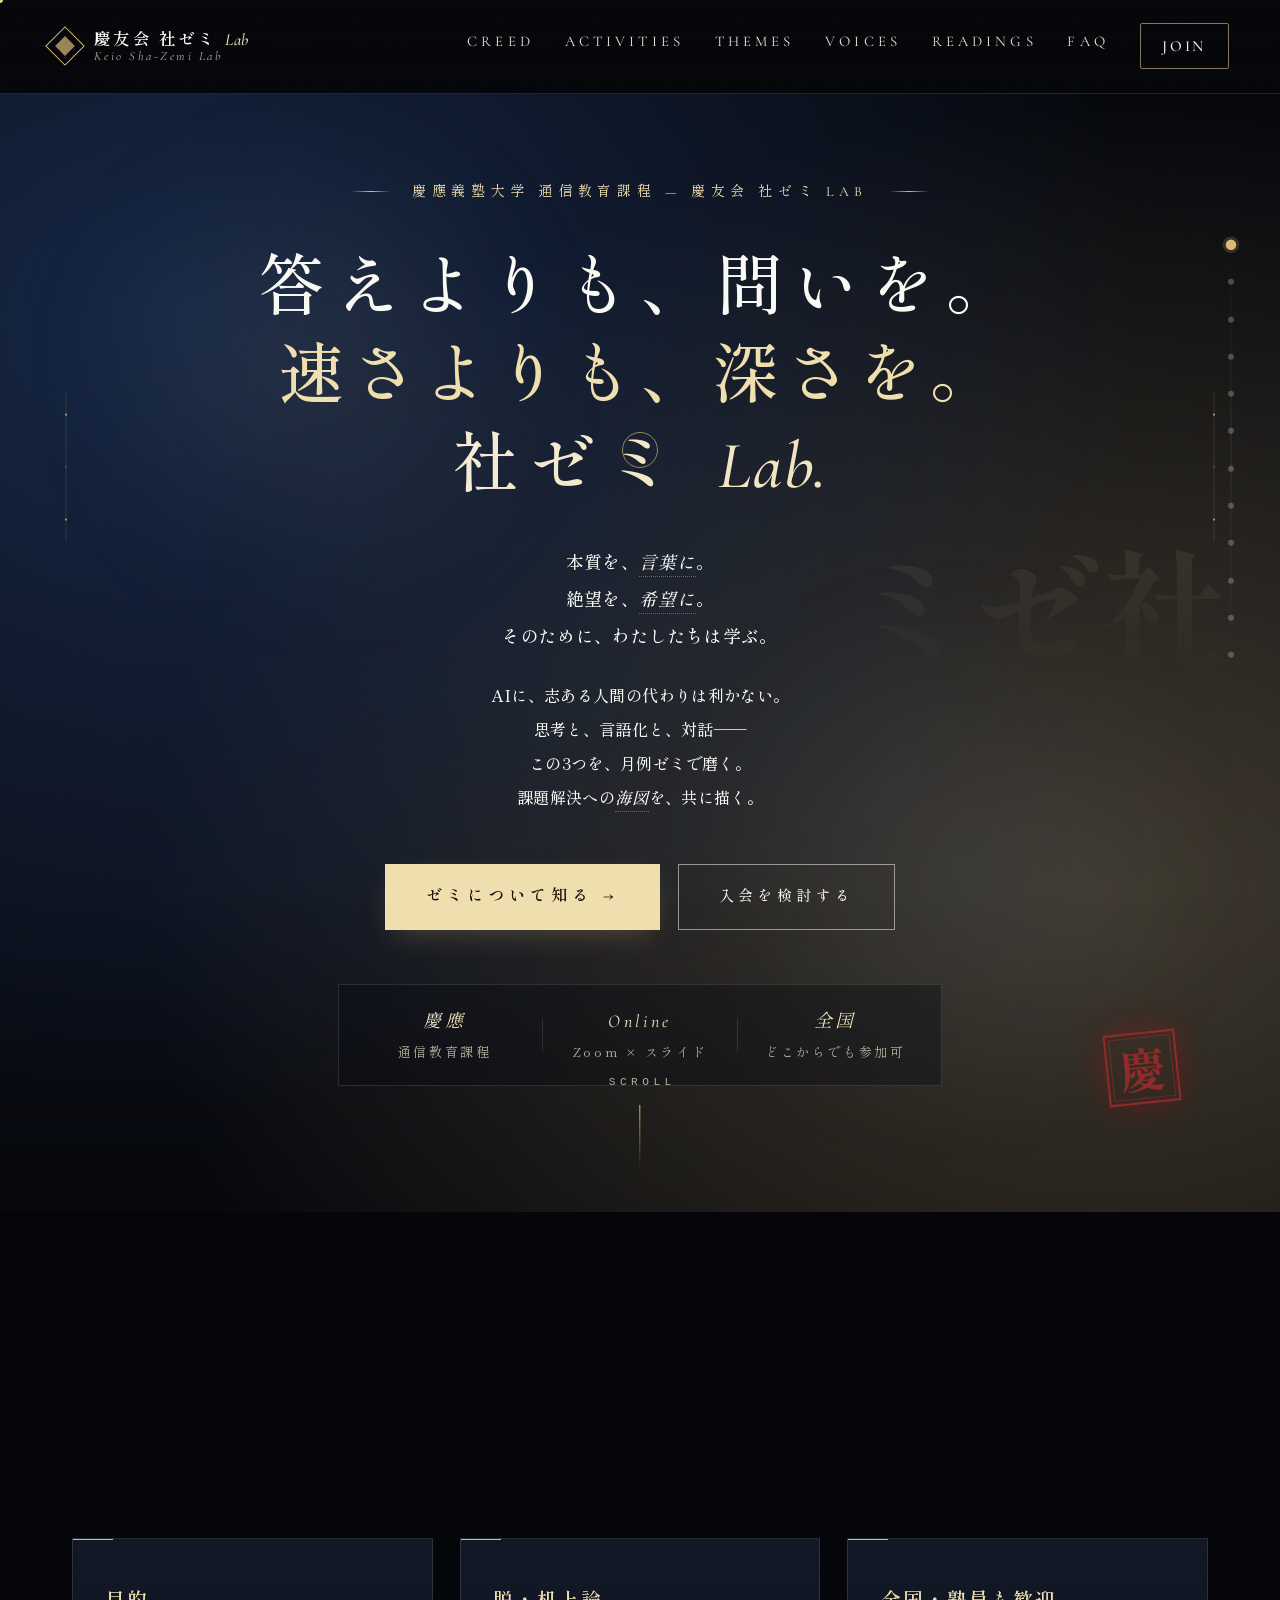
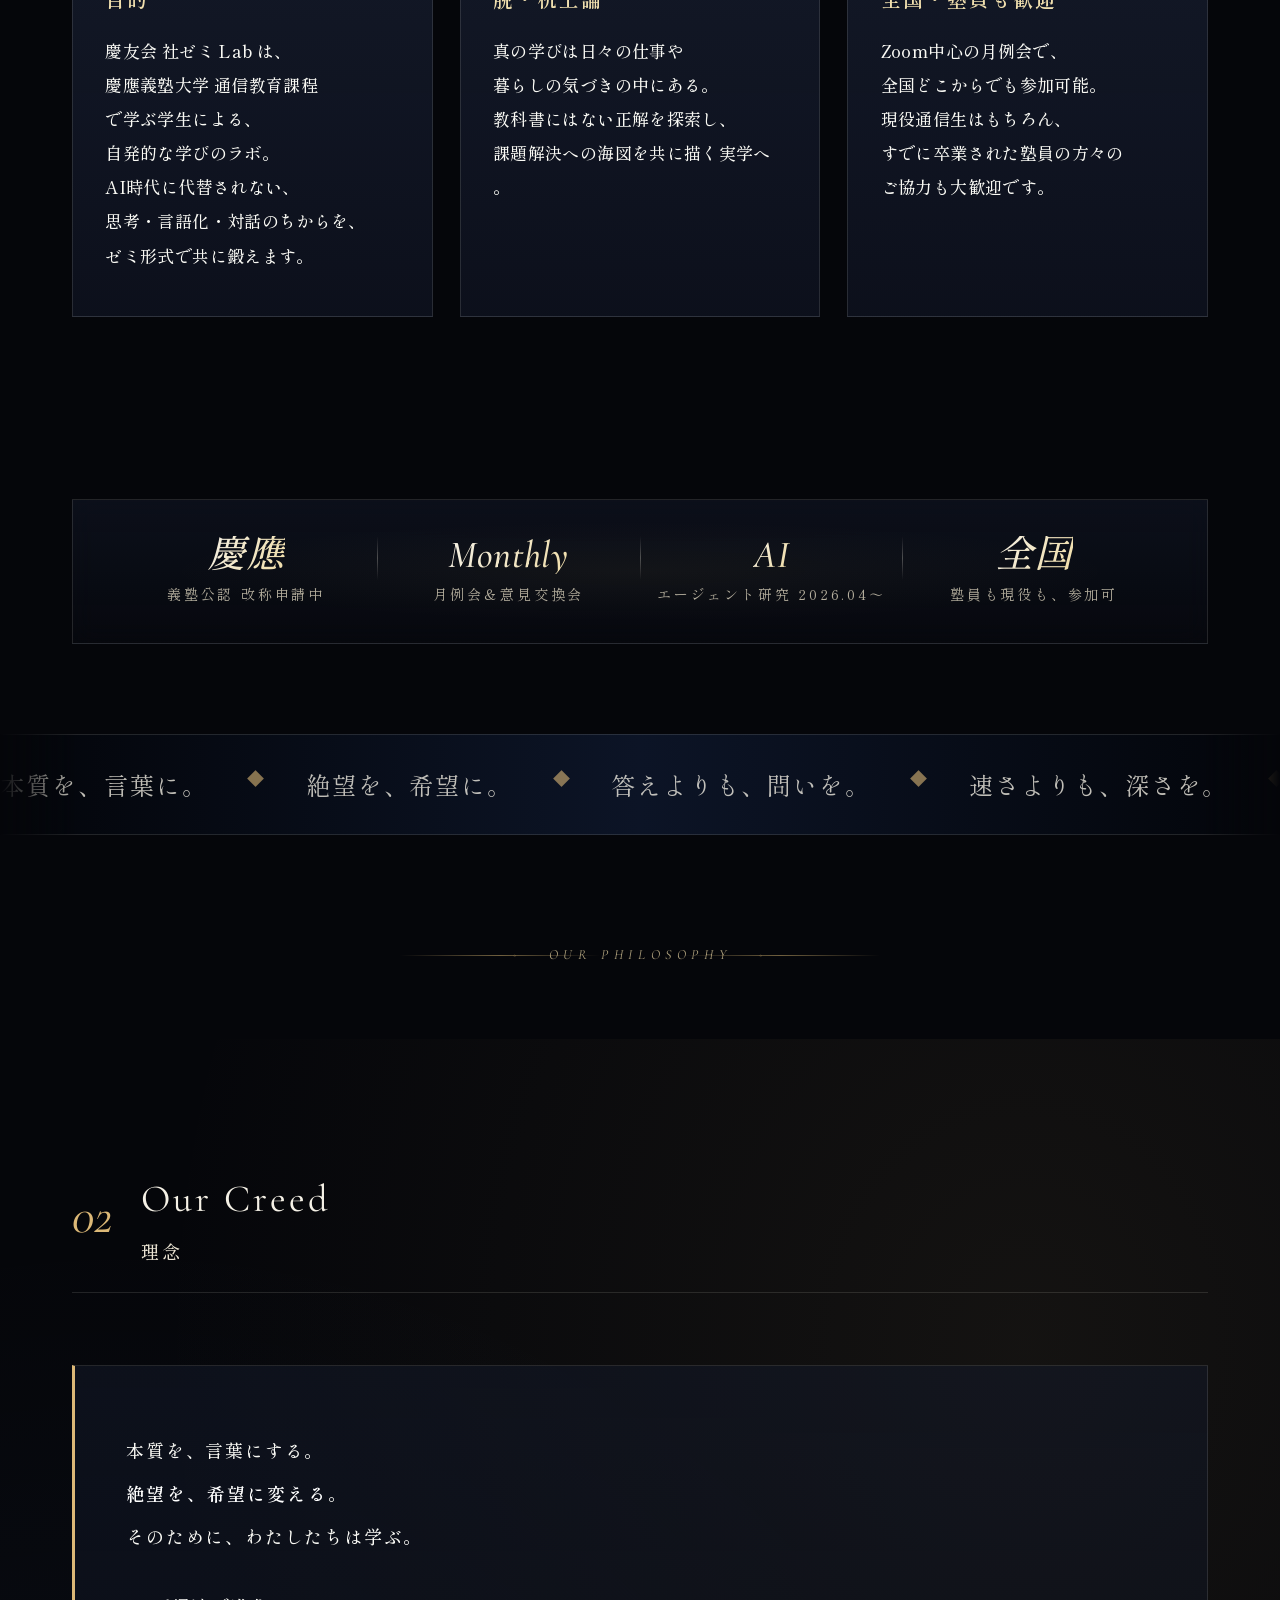
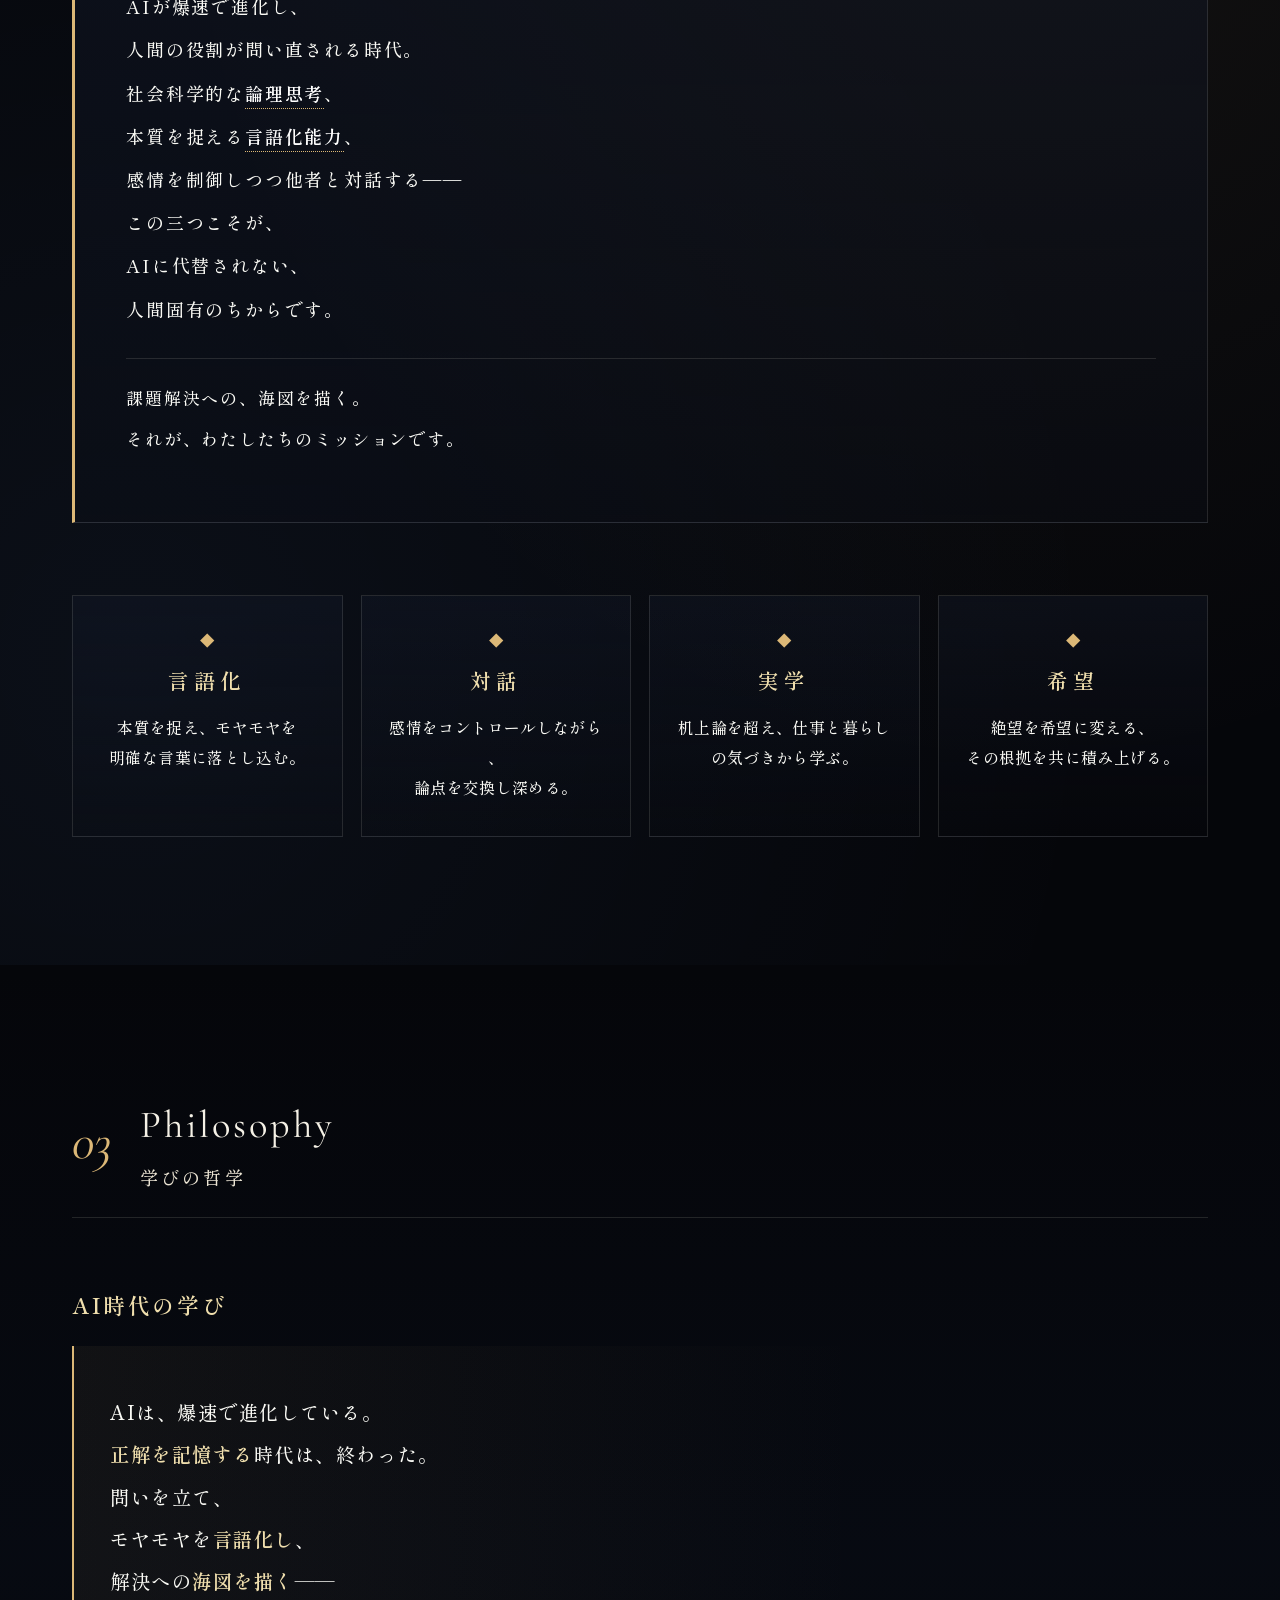
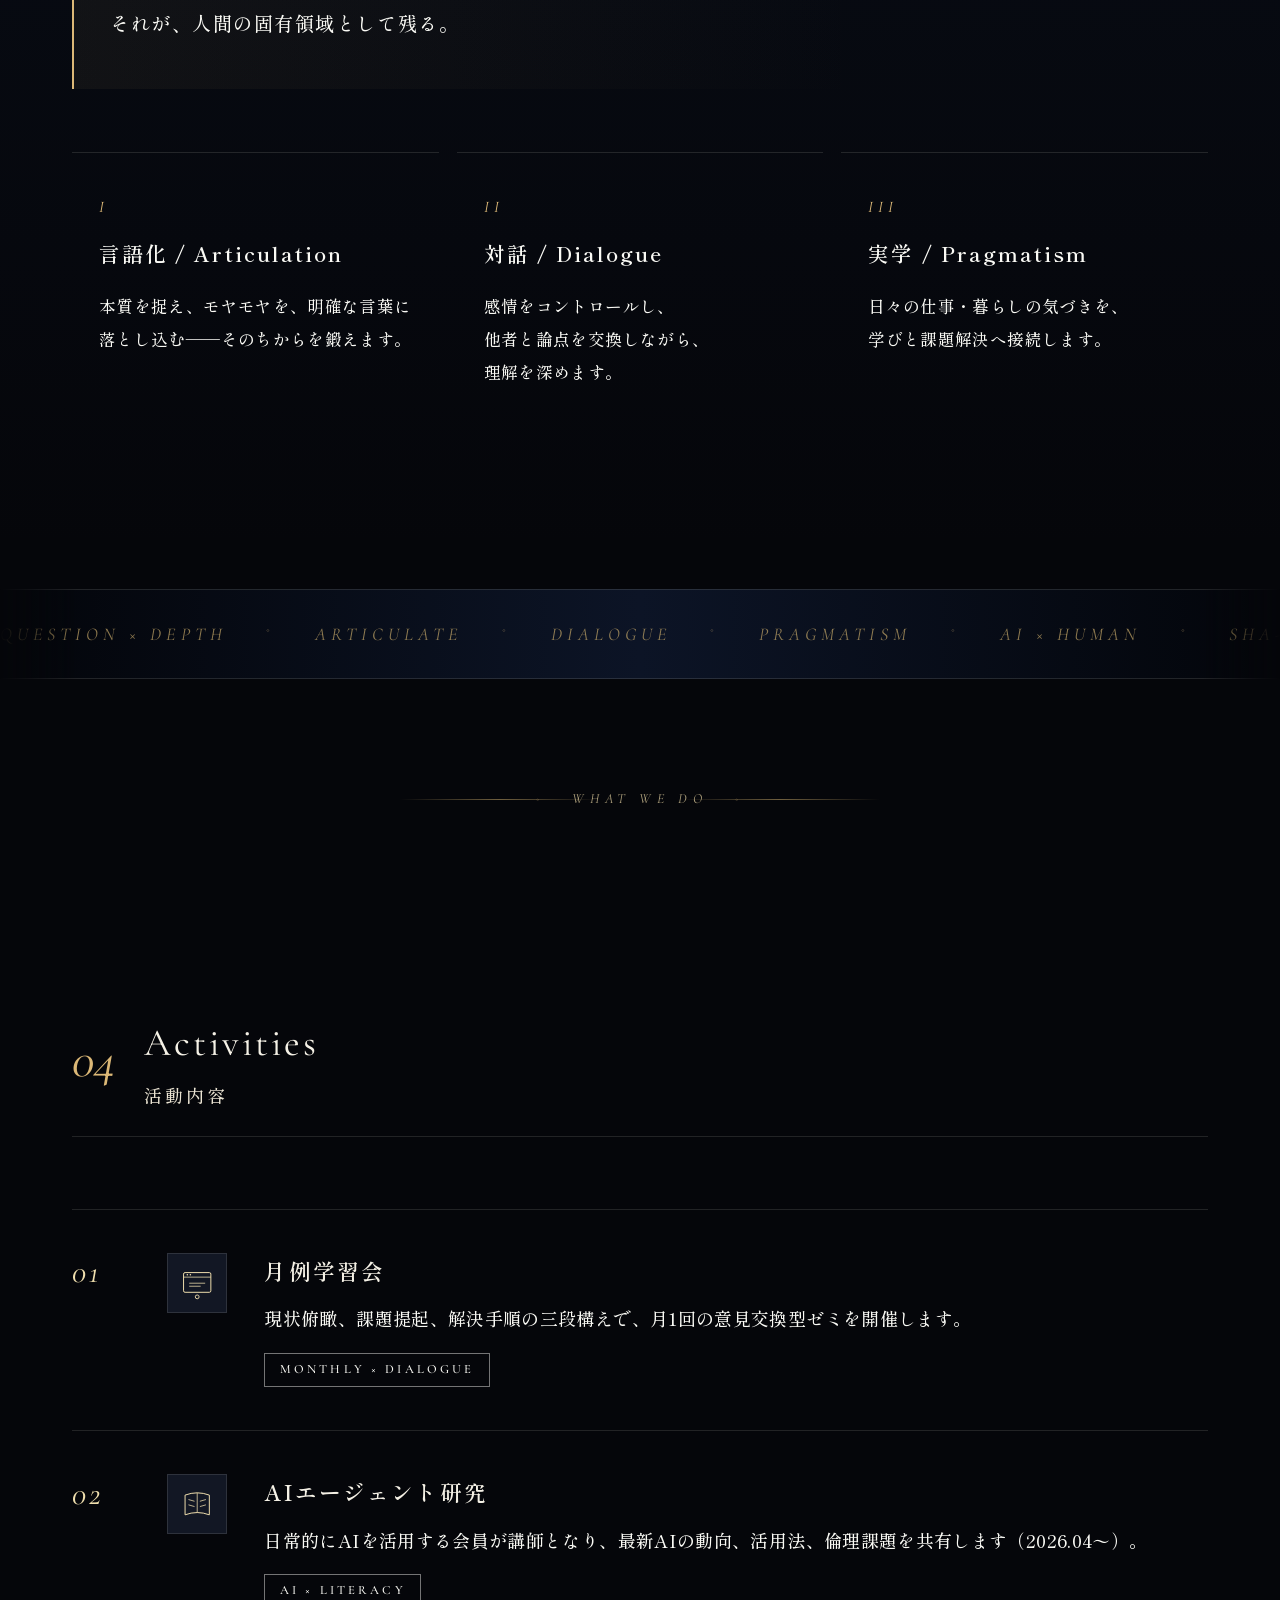
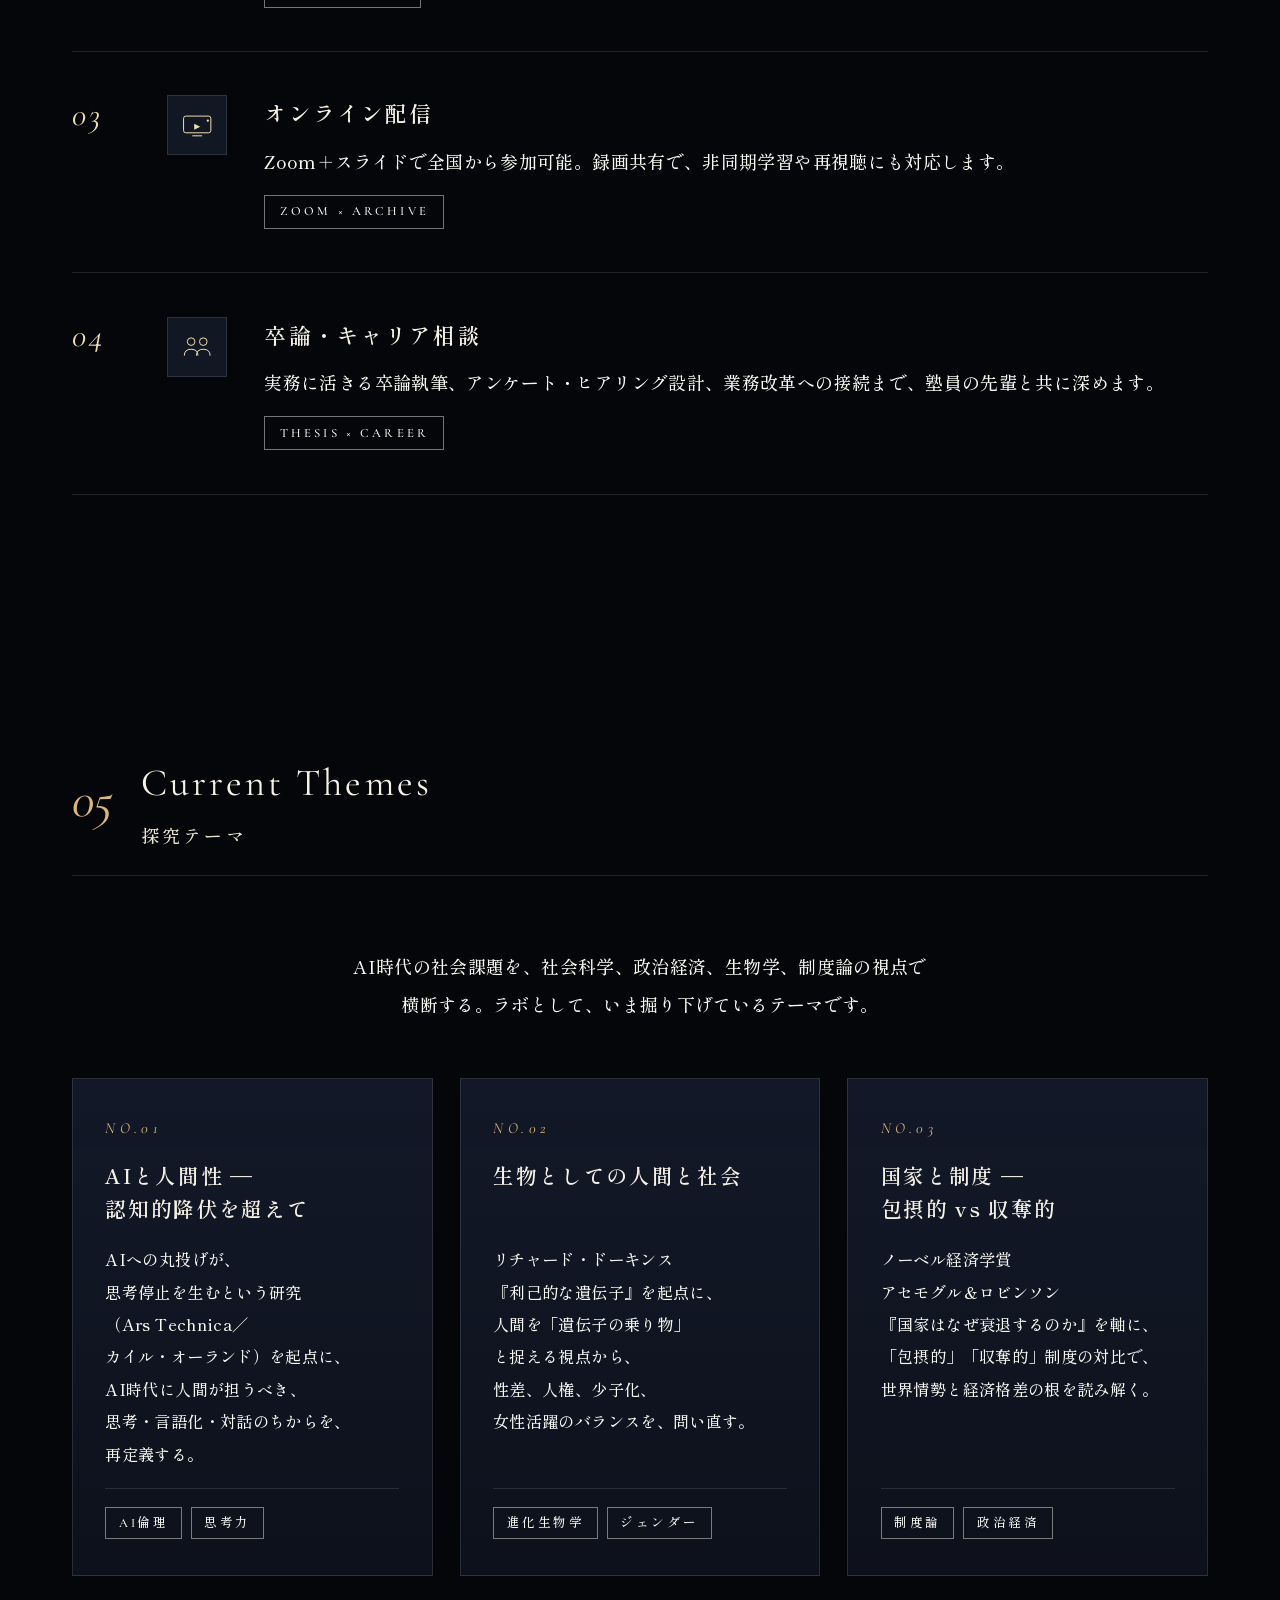
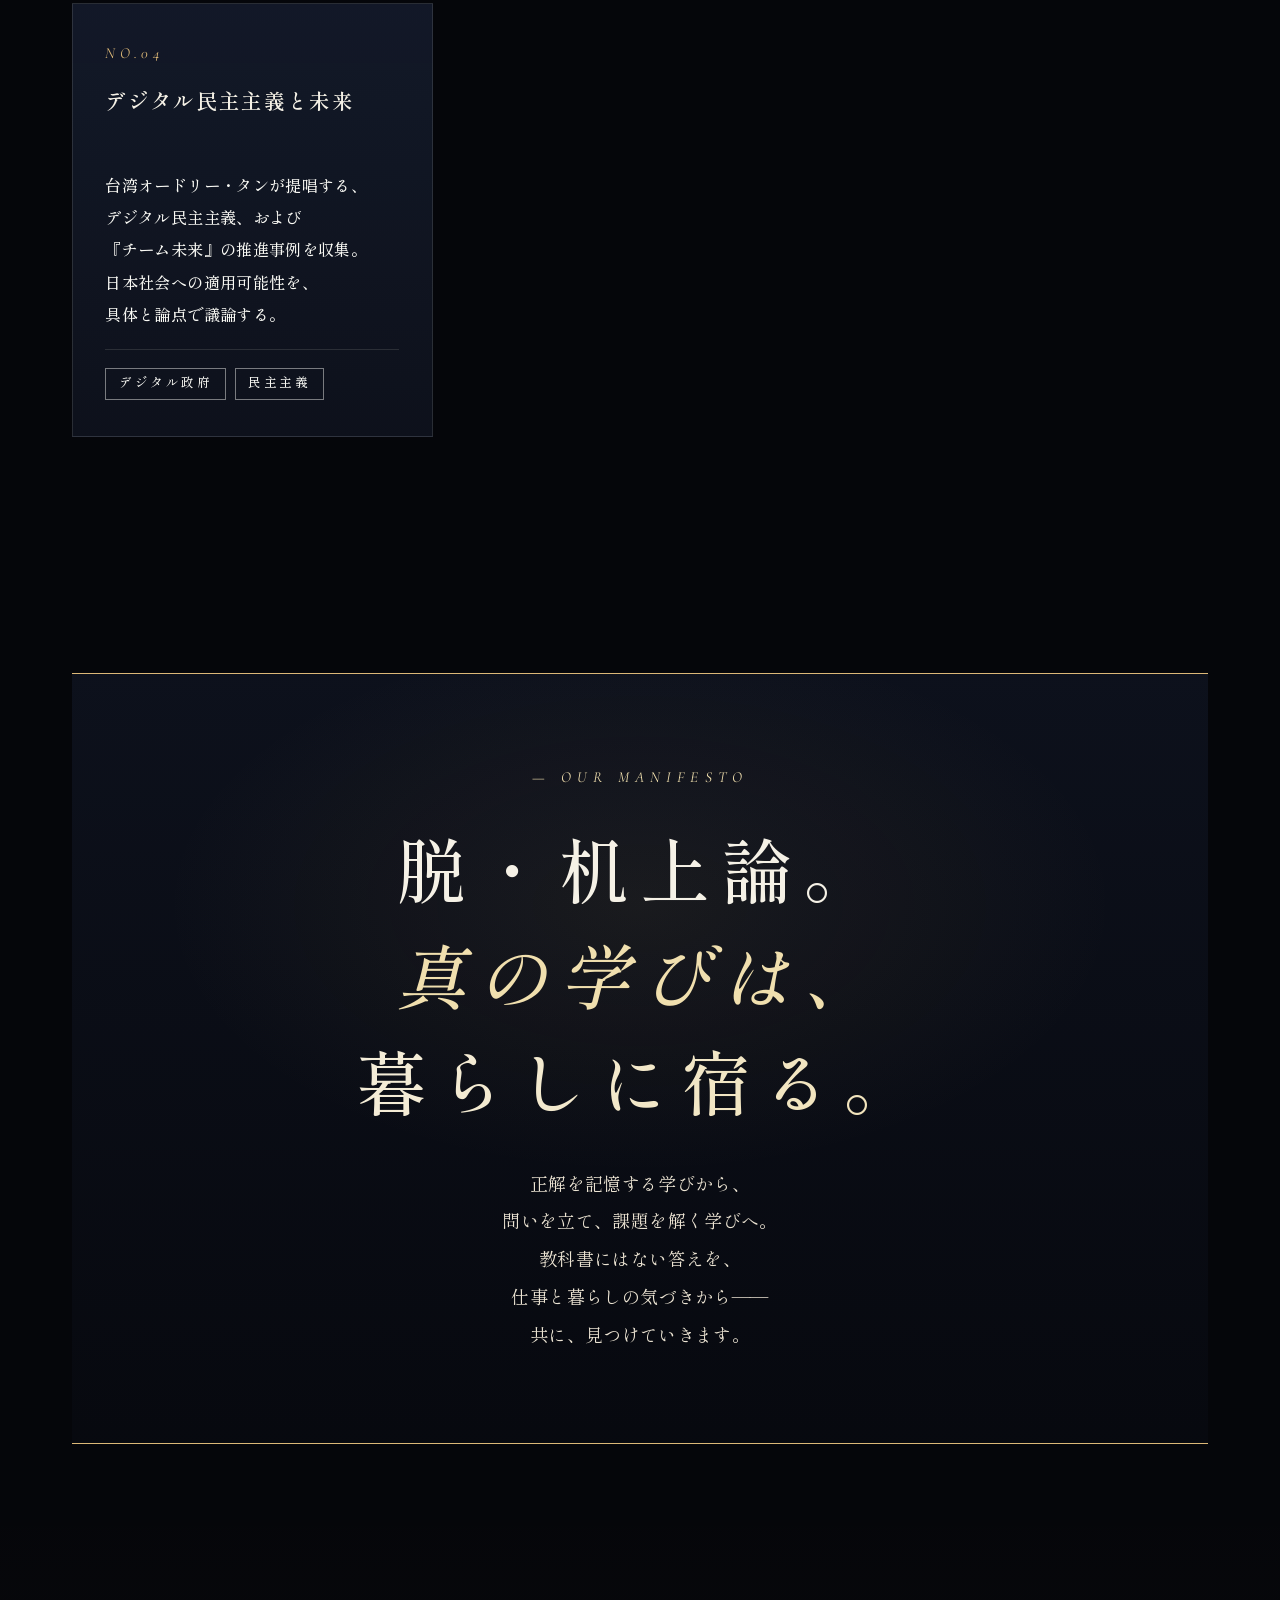
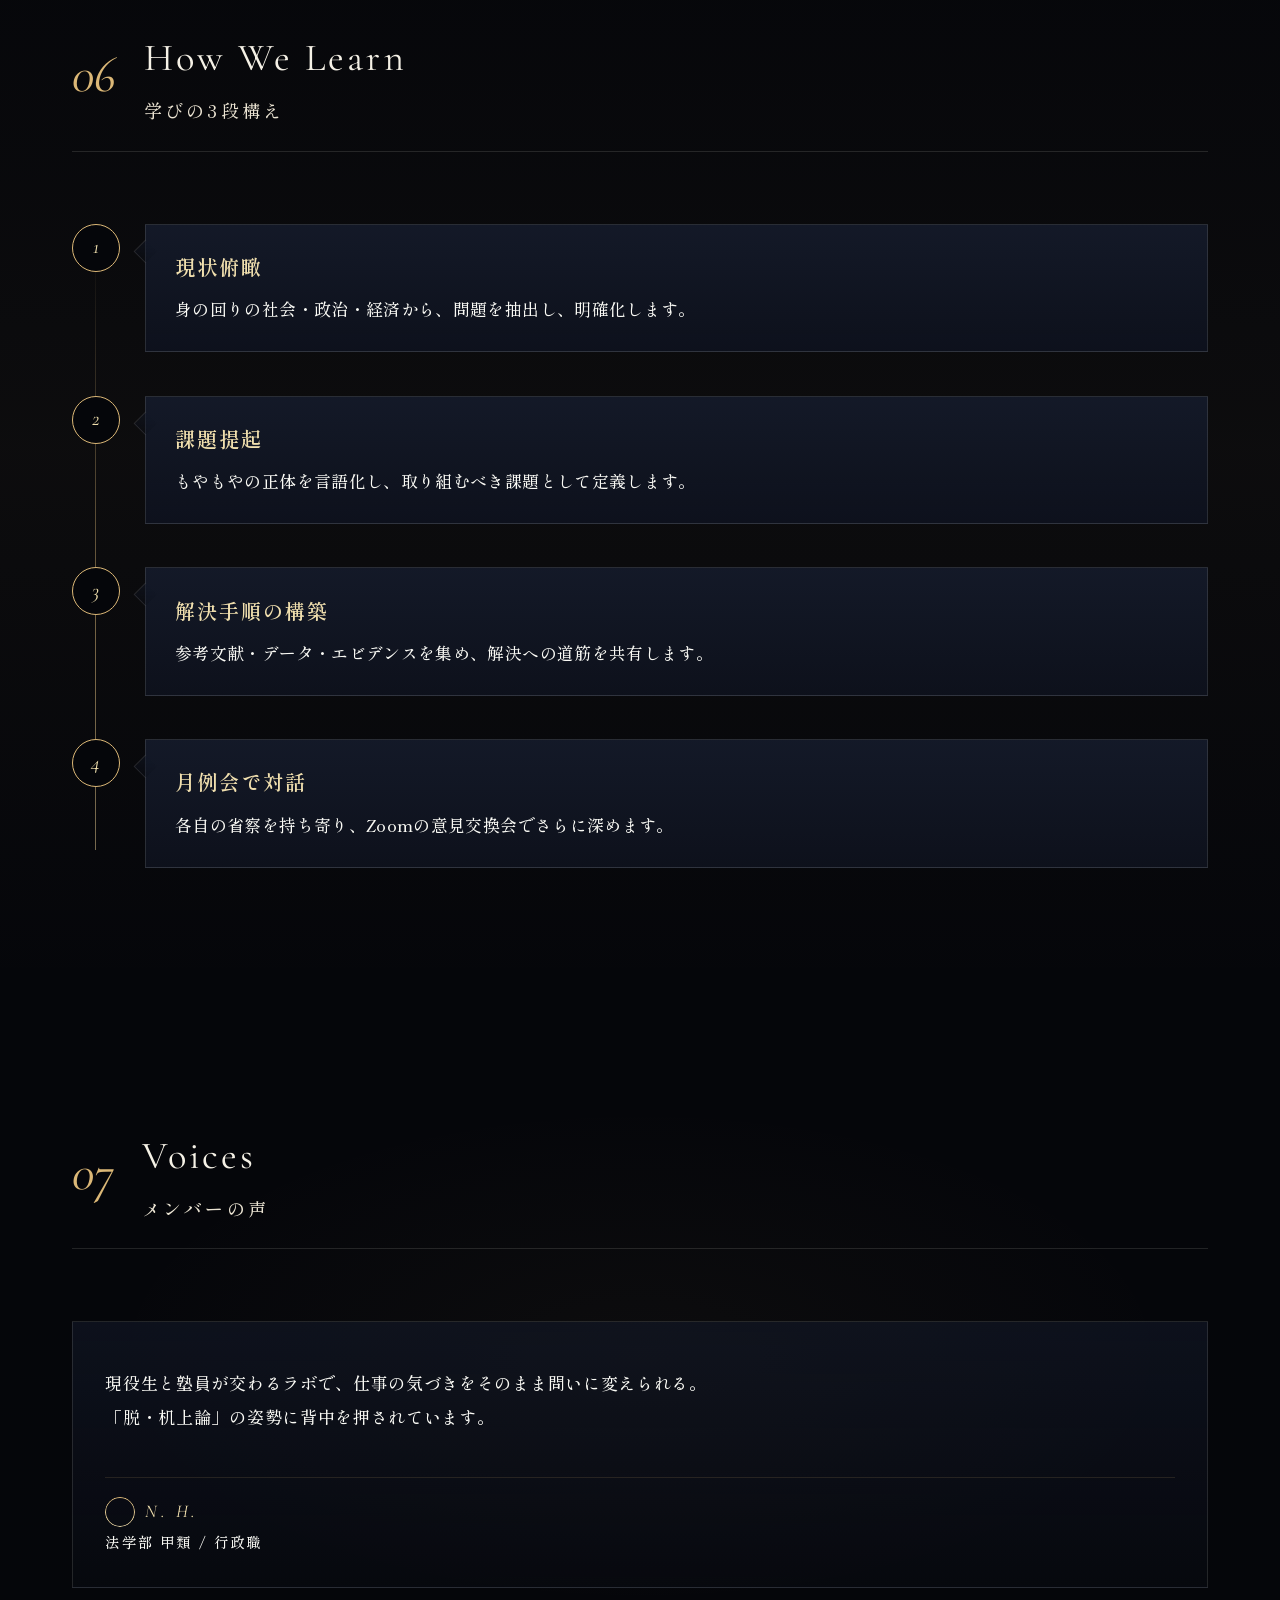
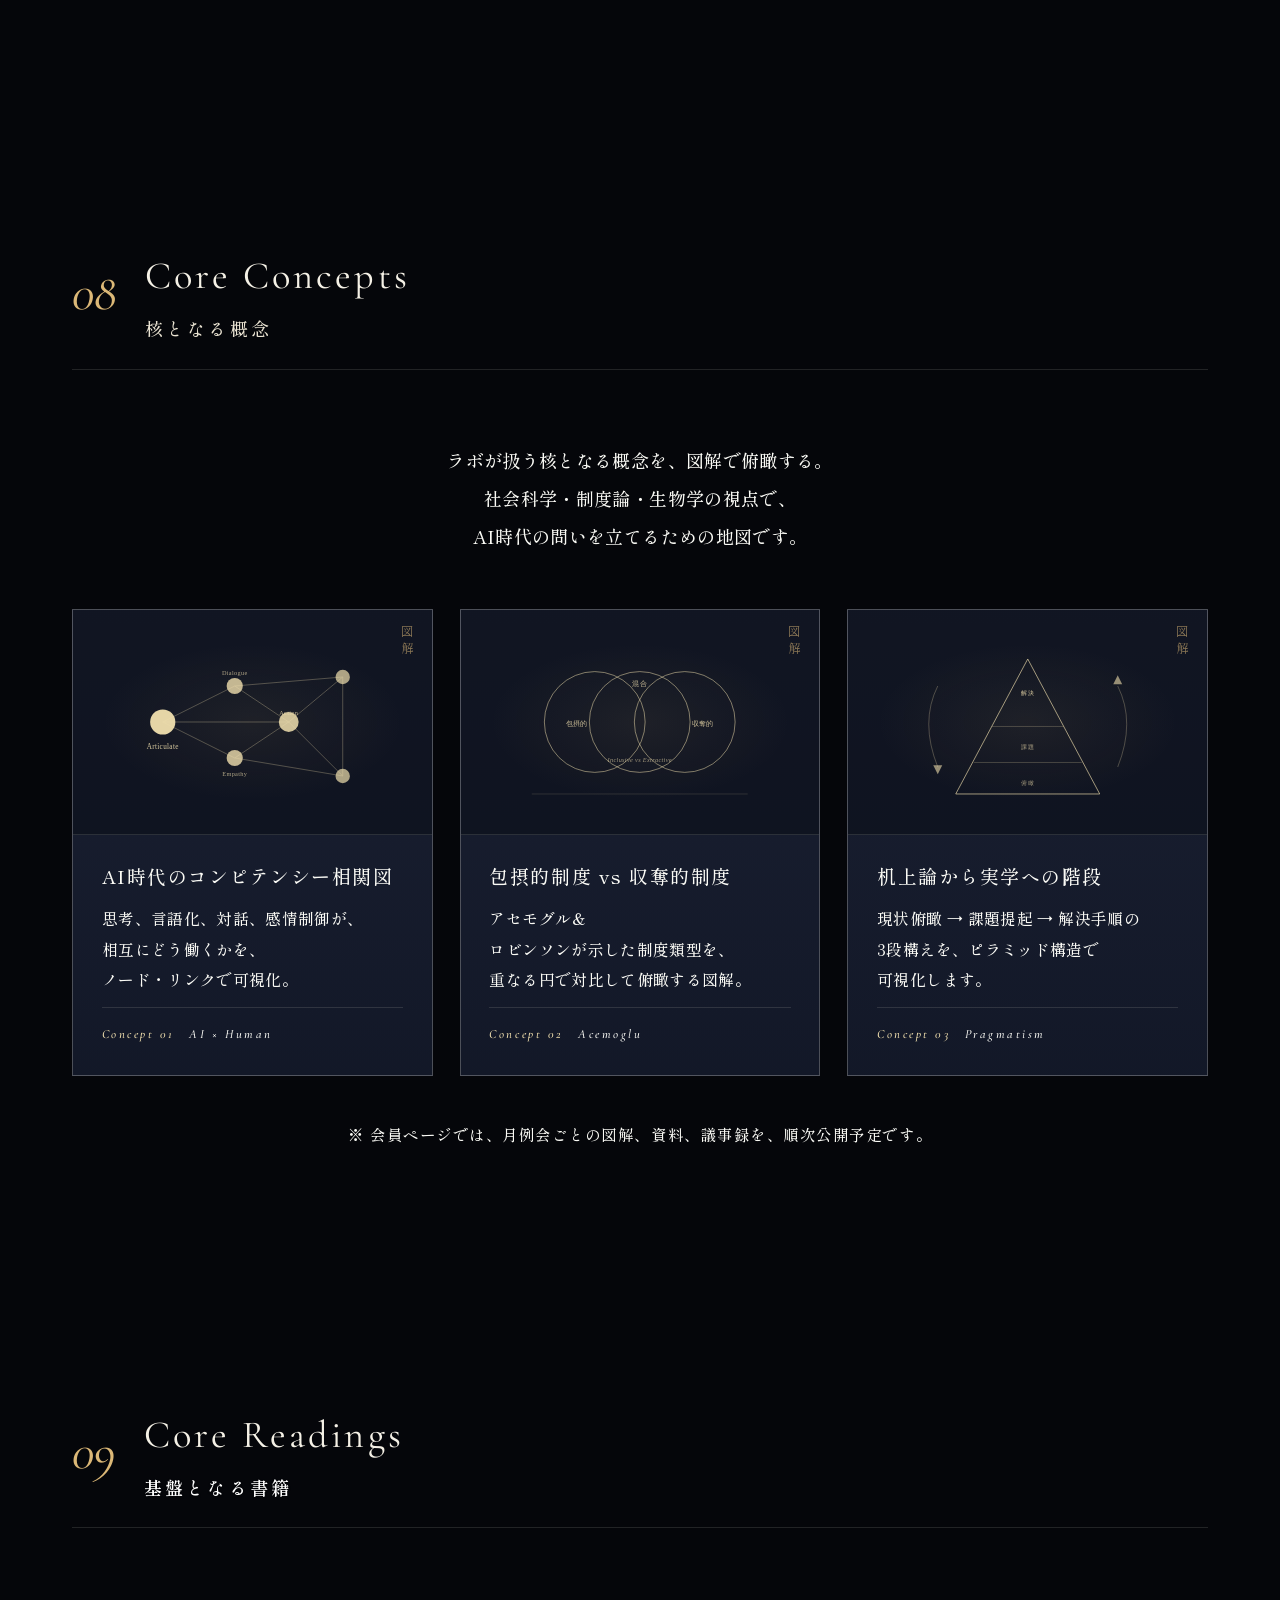
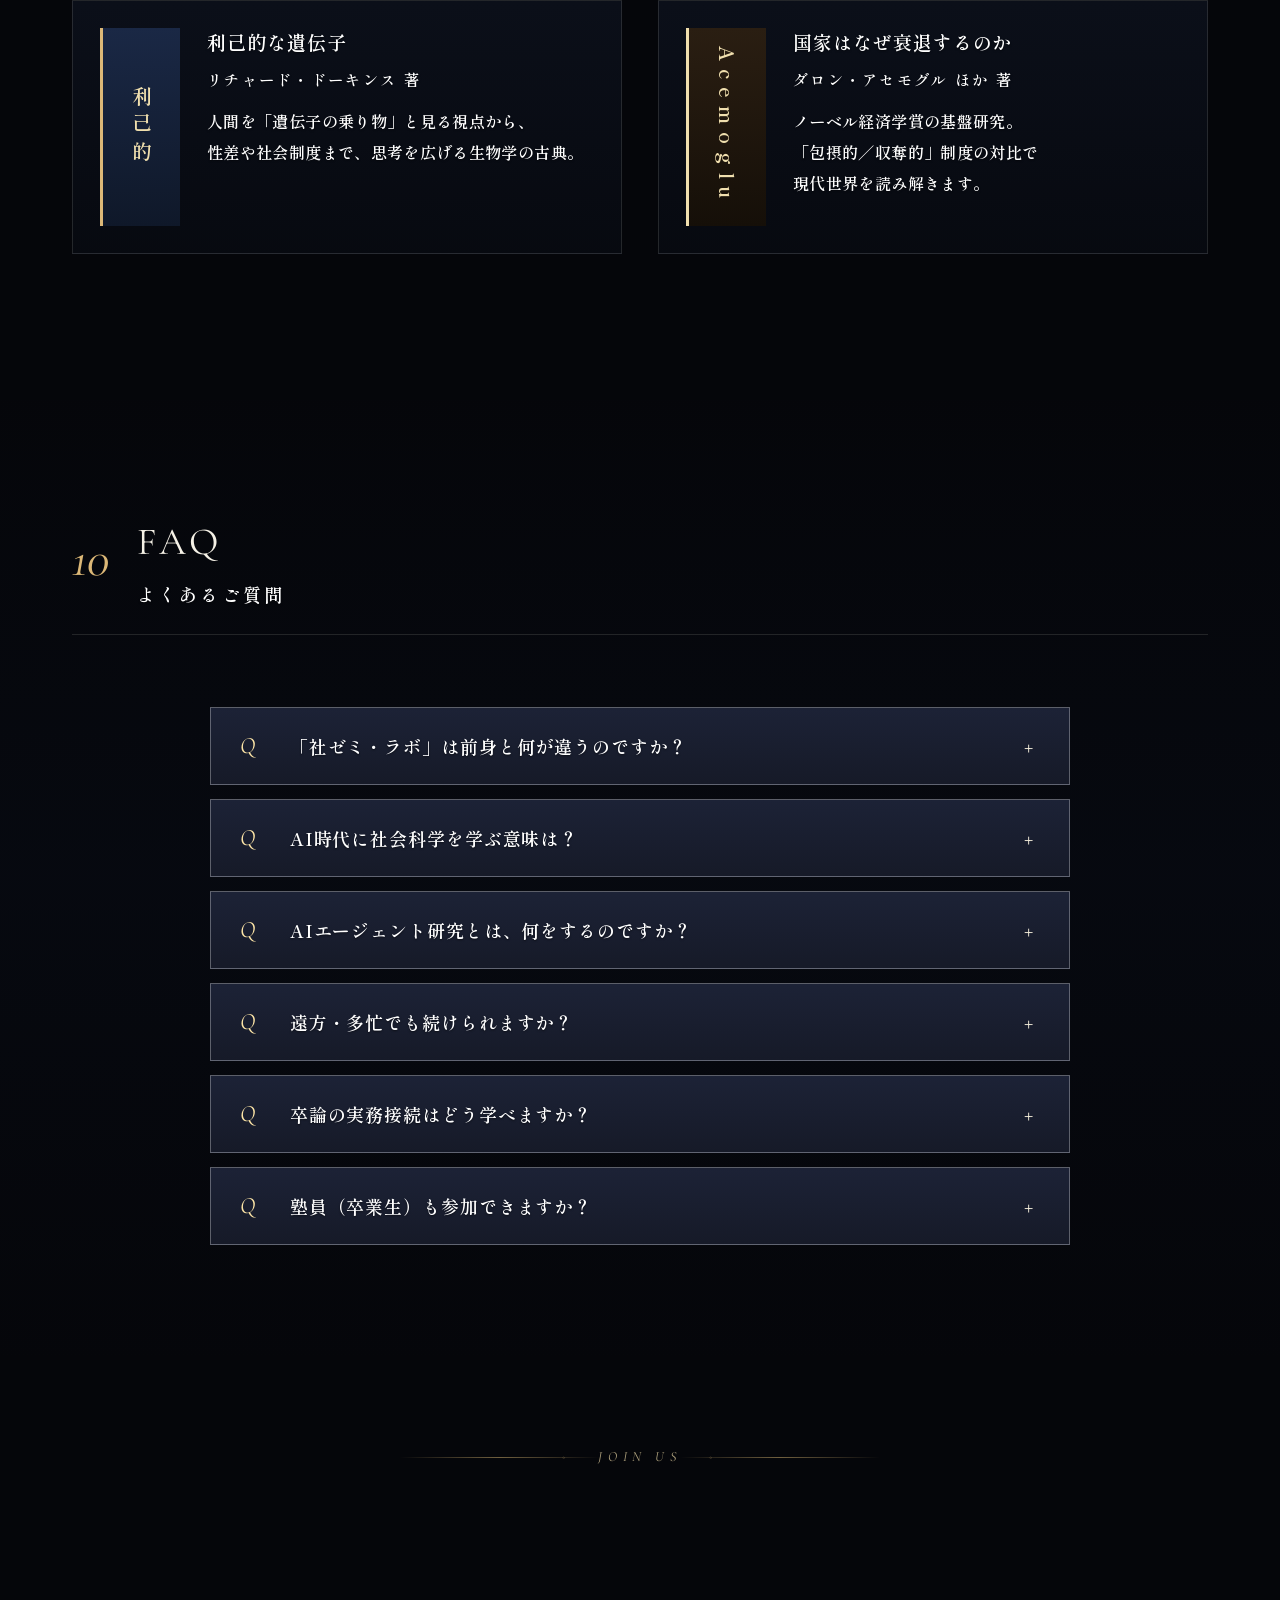
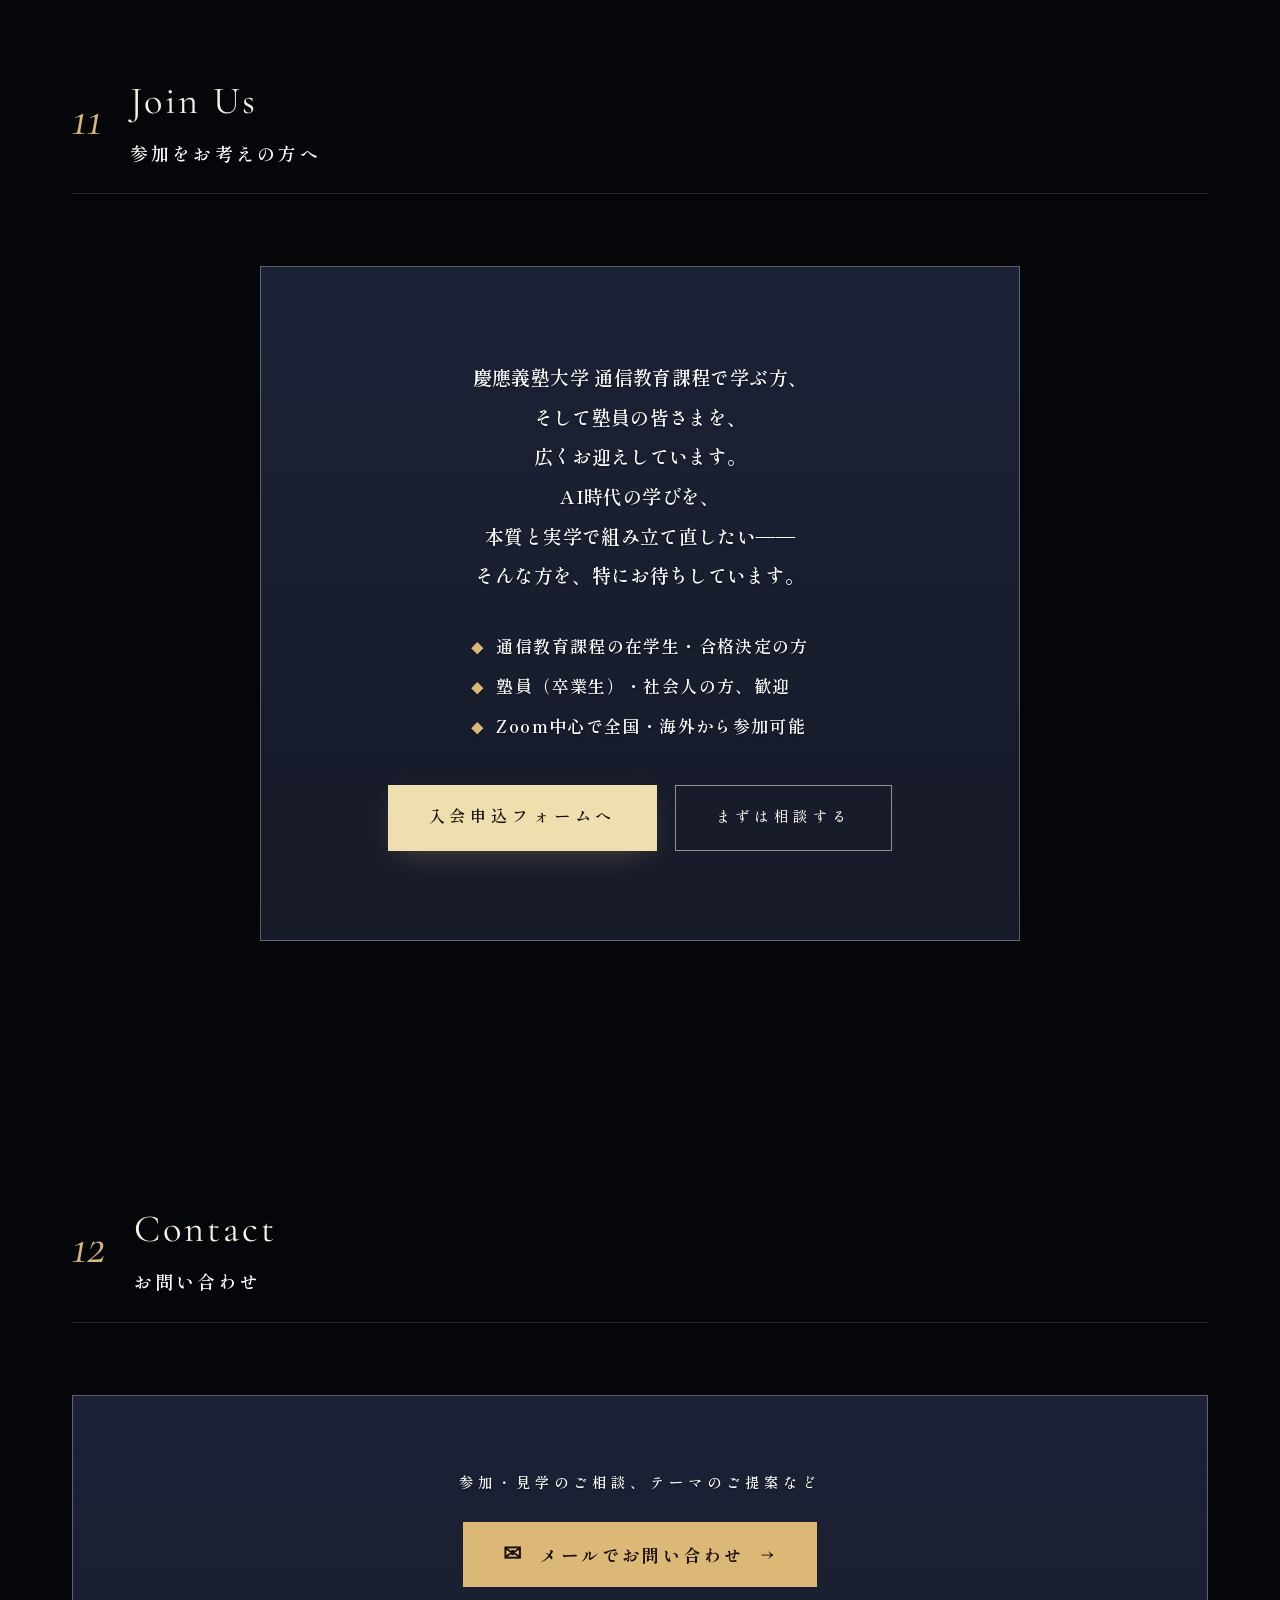
==== commit 8fded573: "fix: オープニングをさらに短縮 - エンブレム即時表示 + 尺を約3秒に圧縮 【背景】 前回 (PR #142/#143) で後半テキストとパーティクルは削除したが、 エンブレムの遅い描画アニメ " ====
--- a/index.html
+++ b/index.html
@@ -27,10 +27,10 @@
     }
   }
   </script>
-<link rel="preconnect" href="https://fonts.googleapis.com" /><link rel="preconnect" href="https://fonts.gstatic.com" crossorigin /><link rel="preload" as="style" href="https://fonts.googleapis.com/css2?family=Cormorant+Garamond:ital,wght@0,400;0,500;1,400;1,500&family=Shippori+Mincho:wght@500;600;700&display=swap" /><link href="https://fonts.googleapis.com/css2?family=Cormorant+Garamond:ital,wght@0,400;0,500;1,400;1,500&family=Shippori+Mincho:wght@500;600;700&display=swap" rel="stylesheet" /><link rel="stylesheet" href="assets/css/main.css?v=131" /></head><body><a href="#main" class="skip-link">メインコンテンツへスキップ</a><div class="cursor" id="cursor" aria-hidden="true"><div class="cursor__dot"></div><div class="cursor__ring"></div></div><div id="loading" class="ld" aria-hidden="false" aria-label="ロード中"><div class="ld-vignette" aria-hidden="true"></div><div class="ld-corners" aria-hidden="true"><span class="ld-corner ld-corner-tl"></span><span class="ld-corner ld-corner-tr"></span><span class="ld-corner ld-corner-bl"></span><span class="ld-corner ld-corner-br"></span></div><div class="ld-inner"><p class="ld-eyebrow"><span>Keio · Sociology · Seminar</span></p><div class="ld-mark" aria-hidden="true"><svg viewBox="0 0 120 120" fill="none"><circle class="ld-ring" cx="60" cy="60" r="44" stroke="currentColor" stroke-width="1" /><circle class="ld-ring ld-ring-2" cx="60" cy="60" r="32" stroke="currentColor" stroke-width="0.8" /><circle cx="60" cy="60" r="3" fill="currentColor" /><line x1="60" y1="8" x2="60" y2="20" stroke="currentColor" stroke-width="0.8" /><line x1="60" y1="100" x2="60" y2="112" stroke="currentColor" stroke-width="0.8" /><line x1="8" y1="60" x2="20" y2="60" stroke="currentColor" stroke-width="0.8" /><line x1="100" y1="60" x2="112" y2="60" stroke="currentColor" stroke-width="0.8" /></svg></div><div class="ld-progress"><div class="ld-line"><div class="ld-fill" id="ld-fill"></div></div><div class="ld-meta"><span class="ld-label">Loading</span><span class="ld-count"><span id="ld-count">00</span><span class="ld-percent">%</span></span></div></div><div class="ld-dots" aria-hidden="true"><span></span><span></span><span></span><span></span><span></span></div></div></div><div id="opening" class="op"><div class="op-bg" aria-hidden="true"><div class="op-bg-deep"></div><div class="op-bg-mid"></div><div class="op-bg-near"></div><div class="op-bg-warm"></div><canvas id="op-particles"></canvas></div><div class="op-sweep op-sweep-1" aria-hidden="true"></div><div class="op-sweep op-sweep-2" aria-hidden="true"></div><div class="op-sweep op-sweep-3" aria-hidden="true"></div><div class="op-frame op-frame-tl" aria-hidden="true"></div><div class="op-frame op-frame-tr" aria-hidden="true"></div><div class="op-frame op-frame-bl" aria-hidden="true"></div><div class="op-frame op-frame-br" aria-hidden="true"></div><div class="op-cm op-cm-tl" aria-hidden="true">Opening · 01</div><div class="op-cm op-cm-tr" aria-hidden="true">Est. 慶應義塾</div><div class="op-cm op-cm-bl" aria-hidden="true">Keio · Sociology · Seminar</div><div class="op-cm op-cm-br" aria-hidden="true">MMXXVI</div><div class="op-stage"><div class="op-stage-inner"><svg class="op-emblem" viewBox="0 0 420 140" aria-hidden="true" fill="none"><g stroke="currentColor" stroke-width="1.1" stroke-linecap="round" stroke-linejoin="round"><path class="op-e-main" d="M 40 70 Q 130 62 210 70 Q 290 78 380 70" /><path class="op-e-leftarm" d="M 40 70 L 40 100 L 110 100" /><path class="op-e-rightarm" d="M 380 70 L 380 100 L 310 100" /><line class="op-e-upper" x1="210" y1="44" x2="210" y2="66" /><line class="op-e-lower" x1="210" y1="74" x2="210" y2="96" /><circle class="op-e-ring" cx="210" cy="70" r="9" /><line class="op-e-spoke-l" x1="188" y1="70" x2="200" y2="70" /><line class="op-e-spoke-r" x1="220" y1="70" x2="232" y2="70" /></g><circle class="op-e-pin op-e-pin-l" cx="34" cy="70" r="3" fill="currentColor" /><circle class="op-e-pin op-e-pin-r" cx="386" cy="70" r="3" fill="currentColor" /><circle class="op-e-pin op-e-pin-bl" cx="110" cy="100" r="2.2" fill="currentColor" /><circle class="op-e-pin op-e-pin-br" cx="310" cy="100" r="2.2" fill="currentColor" /><circle class="op-e-core" cx="210" cy="70" r="2.6" fill="currentColor" /></svg><div class="op-eyebrow op-eyebrow--reveal"><span class="op-eb-line" data-split-chars data-delay-base="3.0" data-delay-step="0.04">Keio · Sociology · Seminar</span></div></div></div><div class="op-flash" aria-hidden="true"></div><div class="op-hud" aria-hidden="true"><span class="op-hud-label">Opening Sequence</span><div class="op-hud-bar"><div class="op-hud-fill"></div></div></div><button type="button" class="op-skip" id="opening-skip"><span>Skip</span><span class="op-skip-arrow" aria-hidden="true">→</span></button></div><div class="scroll-progress" id="scroll-progress" aria-hidden="true"></div><nav class="dotnav" id="dotnav" aria-label="セクション一覧"><a href="#top" data-label="Top"><span></span></a><a href="#about" data-label="About"><span></span></a><a href="#creed" data-label="Creed"><span></span></a><a href="#philosophy" data-label="Philosophy"><span></span></a><a href="#activities" data-label="Activities"><span></span></a><a href="#themes" data-label="Themes"><span></span></a><a href="#process" data-label="Process"><span></span></a><a href="#voices" data-label="Voices"><span></span></a><a href="#resources" data-label="Resources"><span></span></a><a href="#readings" data-label="Readings"><span></span></a><a href="#faq" data-label="FAQ"><span></span></a><a href="#contact" data-label="Contact"><span></span></a></nav><div id="site" class="site" aria-hidden="true"><a id="main" tabindex="-1" class="sr-only">メインコンテンツ</a><header class="nav"><a href="#top" class="nav__brand"><span class="nav__brand-mark" aria-hidden="true"></span><span class="nav__brand-text"><span class="nav__brand-jp">慶友会 社ゼミ <em>Lab</em></span><span class="nav__brand-en">Keio Sha-Zemi Lab</span></span></a><nav class="nav__links" aria-label="メインナビゲーション"><a href="#creed">Creed</a><a href="#activities">Activities</a><a href="#themes">Themes</a><a href="#voices">Voices</a><a href="#readings">Readings</a><a href="#faq">FAQ</a><a href="membership.html" class="nav__cta">Join</a></nav><button type="button" class="nav__burger" id="nav-burger" aria-label="メニューを開く" aria-expanded="false" aria-controls="nav-drawer"><span></span><span></span><span></span></button></header><div class="nav-drawer" id="nav-drawer" aria-hidden="true"><div class="nav-drawer__backdrop"></div><aside class="nav-drawer__panel" role="dialog" aria-label="モバイルメニュー"><div class="nav-drawer__header"><span class="nav-drawer__title">慶友会 社ゼミ <em>Lab</em></span><button type="button" class="nav-drawer__close" id="nav-drawer-close" aria-label="メニューを閉じる">✕</button></div><nav class="nav-drawer__links"><a href="#about" data-drawer-link>About</a><a href="#creed" data-drawer-link>Creed</a><a href="#philosophy" data-drawer-link>Philosophy</a><a href="#activities" data-drawer-link>Activities</a><a href="#themes" data-drawer-link>Themes</a><a href="#process" data-drawer-link>Process</a><a href="#voices" data-drawer-link>Voices</a><a href="#resources" data-drawer-link>Resources</a><a href="#readings" data-drawer-link>Readings</a><a href="#faq" data-drawer-link>FAQ</a><a href="#contact" data-drawer-link>Contact</a><a href="membership.html" class="nav-drawer__cta">入会申込へ</a></nav><div class="nav-drawer__foot"><p>脱・机上論</p></div></aside></div><section id="top" class="hero"><div class="hero__bg" aria-hidden="true"><div class="hero__gradient" data-parallax="0.15"></div><div class="hero__stars" data-parallax="0.25"></div><div class="hero__glow-1"></div><div class="hero__glow-2"></div></div><div class="hero__ornament hero__ornament--left" aria-hidden="true"><svg viewBox="0 0 80 400" fill="none" xmlns="http://www.w3.org/2000/svg"><line x1="40" y1="0" x2="40" y2="400" stroke="currentColor" stroke-width="1" stroke-opacity="0.4"/><circle cx="40" cy="60" r="3" fill="currentColor" fill-opacity="0.8"/><circle cx="40" cy="200" r="2" fill="currentColor" fill-opacity="0.5"/><circle cx="40" cy="340" r="3" fill="currentColor" fill-opacity="0.8"/></svg></div><div class="hero__ornament hero__ornament--right" aria-hidden="true"><svg viewBox="0 0 80 400" fill="none" xmlns="http://www.w3.org/2000/svg"><line x1="40" y1="0" x2="40" y2="400" stroke="currentColor" stroke-width="1" stroke-opacity="0.4"/><circle cx="40" cy="60" r="3" fill="currentColor" fill-opacity="0.8"/><circle cx="40" cy="200" r="2" fill="currentColor" fill-opacity="0.5"/><circle cx="40" cy="340" r="3" fill="currentColor" fill-opacity="0.8"/></svg></div><div class="hero__signature" aria-hidden="true"><span>社</span><span>ゼ</span><span>ミ</span></div><div class="hero__seal" aria-hidden="true"><span>慶</span></div><div class="hero__content"><p class="hero__eyebrow"><span class="hero__eyebrow-line"></span>
+<link rel="preconnect" href="https://fonts.googleapis.com" /><link rel="preconnect" href="https://fonts.gstatic.com" crossorigin /><link rel="preload" as="style" href="https://fonts.googleapis.com/css2?family=Cormorant+Garamond:ital,wght@0,400;0,500;1,400;1,500&family=Shippori+Mincho:wght@500;600;700&display=swap" /><link href="https://fonts.googleapis.com/css2?family=Cormorant+Garamond:ital,wght@0,400;0,500;1,400;1,500&family=Shippori+Mincho:wght@500;600;700&display=swap" rel="stylesheet" /><link rel="stylesheet" href="assets/css/main.css?v=132" /></head><body><a href="#main" class="skip-link">メインコンテンツへスキップ</a><div class="cursor" id="cursor" aria-hidden="true"><div class="cursor__dot"></div><div class="cursor__ring"></div></div><div id="loading" class="ld" aria-hidden="false" aria-label="ロード中"><div class="ld-vignette" aria-hidden="true"></div><div class="ld-corners" aria-hidden="true"><span class="ld-corner ld-corner-tl"></span><span class="ld-corner ld-corner-tr"></span><span class="ld-corner ld-corner-bl"></span><span class="ld-corner ld-corner-br"></span></div><div class="ld-inner"><p class="ld-eyebrow"><span>Keio · Sociology · Seminar</span></p><div class="ld-mark" aria-hidden="true"><svg viewBox="0 0 120 120" fill="none"><circle class="ld-ring" cx="60" cy="60" r="44" stroke="currentColor" stroke-width="1" /><circle class="ld-ring ld-ring-2" cx="60" cy="60" r="32" stroke="currentColor" stroke-width="0.8" /><circle cx="60" cy="60" r="3" fill="currentColor" /><line x1="60" y1="8" x2="60" y2="20" stroke="currentColor" stroke-width="0.8" /><line x1="60" y1="100" x2="60" y2="112" stroke="currentColor" stroke-width="0.8" /><line x1="8" y1="60" x2="20" y2="60" stroke="currentColor" stroke-width="0.8" /><line x1="100" y1="60" x2="112" y2="60" stroke="currentColor" stroke-width="0.8" /></svg></div><div class="ld-progress"><div class="ld-line"><div class="ld-fill" id="ld-fill"></div></div><div class="ld-meta"><span class="ld-label">Loading</span><span class="ld-count"><span id="ld-count">00</span><span class="ld-percent">%</span></span></div></div><div class="ld-dots" aria-hidden="true"><span></span><span></span><span></span><span></span><span></span></div></div></div><div id="opening" class="op"><div class="op-bg" aria-hidden="true"><div class="op-bg-deep"></div><div class="op-bg-mid"></div><div class="op-bg-near"></div><div class="op-bg-warm"></div></div><div class="op-sweep op-sweep-1" aria-hidden="true"></div><div class="op-sweep op-sweep-2" aria-hidden="true"></div><div class="op-sweep op-sweep-3" aria-hidden="true"></div><div class="op-frame op-frame-tl" aria-hidden="true"></div><div class="op-frame op-frame-tr" aria-hidden="true"></div><div class="op-frame op-frame-bl" aria-hidden="true"></div><div class="op-frame op-frame-br" aria-hidden="true"></div><div class="op-cm op-cm-tl" aria-hidden="true">Opening · 01</div><div class="op-cm op-cm-tr" aria-hidden="true">Est. 慶應義塾</div><div class="op-cm op-cm-bl" aria-hidden="true">Keio · Sociology · Seminar</div><div class="op-cm op-cm-br" aria-hidden="true">MMXXVI</div><div class="op-stage"><div class="op-stage-inner"><svg class="op-emblem" viewBox="0 0 420 140" aria-hidden="true" fill="none"><g stroke="currentColor" stroke-width="1.1" stroke-linecap="round" stroke-linejoin="round"><path class="op-e-main" d="M 40 70 Q 130 62 210 70 Q 290 78 380 70" /><path class="op-e-leftarm" d="M 40 70 L 40 100 L 110 100" /><path class="op-e-rightarm" d="M 380 70 L 380 100 L 310 100" /><line class="op-e-upper" x1="210" y1="44" x2="210" y2="66" /><line class="op-e-lower" x1="210" y1="74" x2="210" y2="96" /><circle class="op-e-ring" cx="210" cy="70" r="9" /><line class="op-e-spoke-l" x1="188" y1="70" x2="200" y2="70" /><line class="op-e-spoke-r" x1="220" y1="70" x2="232" y2="70" /></g><circle class="op-e-pin op-e-pin-l" cx="34" cy="70" r="3" fill="currentColor" /><circle class="op-e-pin op-e-pin-r" cx="386" cy="70" r="3" fill="currentColor" /><circle class="op-e-pin op-e-pin-bl" cx="110" cy="100" r="2.2" fill="currentColor" /><circle class="op-e-pin op-e-pin-br" cx="310" cy="100" r="2.2" fill="currentColor" /><circle class="op-e-core" cx="210" cy="70" r="2.6" fill="currentColor" /></svg><div class="op-eyebrow op-eyebrow--reveal"><span class="op-eb-line" data-split-chars data-delay-base="3.0" data-delay-step="0.04">Keio · Sociology · Seminar</span></div></div></div><div class="op-flash" aria-hidden="true"></div><div class="op-hud" aria-hidden="true"><span class="op-hud-label">Opening Sequence</span><div class="op-hud-bar"><div class="op-hud-fill"></div></div></div><button type="button" class="op-skip" id="opening-skip"><span>Skip</span><span class="op-skip-arrow" aria-hidden="true">→</span></button></div><div class="scroll-progress" id="scroll-progress" aria-hidden="true"></div><nav class="dotnav" id="dotnav" aria-label="セクション一覧"><a href="#top" data-label="Top"><span></span></a><a href="#about" data-label="About"><span></span></a><a href="#creed" data-label="Creed"><span></span></a><a href="#philosophy" data-label="Philosophy"><span></span></a><a href="#activities" data-label="Activities"><span></span></a><a href="#themes" data-label="Themes"><span></span></a><a href="#process" data-label="Process"><span></span></a><a href="#voices" data-label="Voices"><span></span></a><a href="#resources" data-label="Resources"><span></span></a><a href="#readings" data-label="Readings"><span></span></a><a href="#faq" data-label="FAQ"><span></span></a><a href="#contact" data-label="Contact"><span></span></a></nav><div id="site" class="site" aria-hidden="true"><a id="main" tabindex="-1" class="sr-only">メインコンテンツ</a><header class="nav"><a href="#top" class="nav__brand"><span class="nav__brand-mark" aria-hidden="true"></span><span class="nav__brand-text"><span class="nav__brand-jp">慶友会 社ゼミ <em>Lab</em></span><span class="nav__brand-en">Keio Sha-Zemi Lab</span></span></a><nav class="nav__links" aria-label="メインナビゲーション"><a href="#creed">Creed</a><a href="#activities">Activities</a><a href="#themes">Themes</a><a href="#voices">Voices</a><a href="#readings">Readings</a><a href="#faq">FAQ</a><a href="membership.html" class="nav__cta">Join</a></nav><button type="button" class="nav__burger" id="nav-burger" aria-label="メニューを開く" aria-expanded="false" aria-controls="nav-drawer"><span></span><span></span><span></span></button></header><div class="nav-drawer" id="nav-drawer" aria-hidden="true"><div class="nav-drawer__backdrop"></div><aside class="nav-drawer__panel" role="dialog" aria-label="モバイルメニュー"><div class="nav-drawer__header"><span class="nav-drawer__title">慶友会 社ゼミ <em>Lab</em></span><button type="button" class="nav-drawer__close" id="nav-drawer-close" aria-label="メニューを閉じる">✕</button></div><nav class="nav-drawer__links"><a href="#about" data-drawer-link>About</a><a href="#creed" data-drawer-link>Creed</a><a href="#philosophy" data-drawer-link>Philosophy</a><a href="#activities" data-drawer-link>Activities</a><a href="#themes" data-drawer-link>Themes</a><a href="#process" data-drawer-link>Process</a><a href="#voices" data-drawer-link>Voices</a><a href="#resources" data-drawer-link>Resources</a><a href="#readings" data-drawer-link>Readings</a><a href="#faq" data-drawer-link>FAQ</a><a href="#contact" data-drawer-link>Contact</a><a href="membership.html" class="nav-drawer__cta">入会申込へ</a></nav><div class="nav-drawer__foot"><p>脱・机上論</p></div></aside></div><section id="top" class="hero"><div class="hero__bg" aria-hidden="true"><div class="hero__gradient" data-parallax="0.15"></div><div class="hero__stars" data-parallax="0.25"></div><div class="hero__glow-1"></div><div class="hero__glow-2"></div></div><div class="hero__ornament hero__ornament--left" aria-hidden="true"><svg viewBox="0 0 80 400" fill="none" xmlns="http://www.w3.org/2000/svg"><line x1="40" y1="0" x2="40" y2="400" stroke="currentColor" stroke-width="1" stroke-opacity="0.4"/><circle cx="40" cy="60" r="3" fill="currentColor" fill-opacity="0.8"/><circle cx="40" cy="200" r="2" fill="currentColor" fill-opacity="0.5"/><circle cx="40" cy="340" r="3" fill="currentColor" fill-opacity="0.8"/></svg></div><div class="hero__ornament hero__ornament--right" aria-hidden="true"><svg viewBox="0 0 80 400" fill="none" xmlns="http://www.w3.org/2000/svg"><line x1="40" y1="0" x2="40" y2="400" stroke="currentColor" stroke-width="1" stroke-opacity="0.4"/><circle cx="40" cy="60" r="3" fill="currentColor" fill-opacity="0.8"/><circle cx="40" cy="200" r="2" fill="currentColor" fill-opacity="0.5"/><circle cx="40" cy="340" r="3" fill="currentColor" fill-opacity="0.8"/></svg></div><div class="hero__signature" aria-hidden="true"><span>社</span><span>ゼ</span><span>ミ</span></div><div class="hero__seal" aria-hidden="true"><span>慶</span></div><div class="hero__content"><p class="hero__eyebrow"><span class="hero__eyebrow-line"></span>
 慶應義塾大学 通信教育課程 — 慶友会 社ゼミ Lab
 <span class="hero__eyebrow-line"></span></p><h2 class="hero__title"><span>答えよりも、問いを。</span><span>速さよりも、深さを。</span><span class="hero__title--accent">社ゼミ <em class="hero__title--en">Lab.</em></span></h2><p class="hero__lead">本質を、<em>言葉に</em>。<br class="br-sm" />絶望を、<em>希望に</em>。<br class="br-md" />そのために、わたしたちは学ぶ。</p><p class="hero__lead hero__lead--soft">AIに、志ある人間の代わりは利かない。<br class="br-md" />思考と、言語化と、対話——<br class="br-md" />この3つを、月例ゼミで磨く。<br class="br-md" />課題解決への<em>海図</em>を、共に描く。</p><div class="hero__actions"><a href="#about" class="btn btn--primary"><span>ゼミについて知る</span><span class="btn__arrow" aria-hidden="true">→</span></a><a href="membership.html" class="btn btn--ghost"><span>入会を検討する</span></a></div><div class="hero__metrics" aria-hidden="true"><div class="metric"><span class="metric__num">慶應</span><span class="metric__label">通信教育課程</span></div><div class="metric__divider"></div><div class="metric"><span class="metric__num">Online</span><span class="metric__label">Zoom × スライド</span></div><div class="metric__divider"></div><div class="metric"><span class="metric__num">全国</span><span class="metric__label">どこからでも参加可</span></div></div></div><div class="hero__scroll" aria-hidden="true"><span>SCROLL</span><span class="hero__scroll-line"></span></div></section><section id="about" class="section section--about"><div class="section__header"><span class="section__num">01</span><h3 class="section__title">About the Lab</h3><p class="section__subtitle">ラボについて</p></div><div class="about__grid"><div class="about__card"><h4>目的</h4><p>慶友会 社ゼミ Lab は、<br />慶應義塾大学 通信教育課程<br />で学ぶ学生による、<br />自発的な学びのラボ。<br />AI時代に代替されない、<br />思考・言語化・対話のちからを、<br />ゼミ形式で共に鍛えます。</p></div><div class="about__card"><h4>脱・机上論</h4><p>真の学びは日々の仕事や<br />暮らしの気づきの中にある。<br />教科書にはない正解を探索し、<br />課題解決への海図を共に描く実学へ。</p></div><div class="about__card"><h4>全国・塾員も歓迎</h4><p>Zoom中心の月例会で、<br />全国どこからでも参加可能。<br />現役通信生はもちろん、<br />すでに卒業された塾員の方々の<br />ご協力も大歓迎です。</p></div></div></section><section id="facts" class="facts"><div class="facts__inner"><div class="facts__item"><span class="facts__num">慶應</span><span class="facts__label">義塾公認 改称申請中</span></div><div class="facts__divider"></div><div class="facts__item"><span class="facts__num">Monthly</span><span class="facts__label">月例会＆意見交換会</span></div><div class="facts__divider"></div><div class="facts__item"><span class="facts__num">AI</span><span class="facts__label">エージェント研究 2026.04〜</span></div><div class="facts__divider"></div><div class="facts__item"><span class="facts__num">全国</span><span class="facts__label">塾員も現役も、参加可</span></div></div></section><div class="marquee" aria-hidden="true"><div class="marquee__track"><span class="marquee__w">本質を、言葉に。</span><span class="marquee__d">◆</span><span class="marquee__w">絶望を、希望に。</span><span class="marquee__d">◆</span><span class="marquee__w">答えよりも、問いを。</span><span class="marquee__d">◆</span><span class="marquee__w">速さよりも、深さを。</span><span class="marquee__d">◆</span><span class="marquee__w">脱・机上論。</span><span class="marquee__d">◆</span><span class="marquee__w">AIに、志ある人間の代わりは利かない。</span><span class="marquee__d">◆</span><span class="marquee__w">課題解決への海図を、描く。</span><span class="marquee__d">◆</span><span class="marquee__w">本質を、言葉に。</span><span class="marquee__d">◆</span><span class="marquee__w">絶望を、希望に。</span><span class="marquee__d">◆</span><span class="marquee__w">答えよりも、問いを。</span><span class="marquee__d">◆</span><span class="marquee__w">速さよりも、深さを。</span><span class="marquee__d">◆</span><span class="marquee__w">脱・机上論。</span><span class="marquee__d">◆</span><span class="marquee__w">AIに、志ある人間の代わりは利かない。</span><span class="marquee__d">◆</span><span class="marquee__w">課題解決への海図を、描く。</span><span class="marquee__d">◆</span></div></div><div class="section-divider" aria-hidden="true"><span class="section-divider__mark">Our Philosophy</span></div><section id="creed" class="section section--creed"><div class="section__header"><span class="section__num">02</span><h3 class="section__title">Our Creed</h3><p class="section__subtitle">理念</p></div><div class="creed__body"><blockquote class="creed__statement"><p>本質を、言葉にする。<br class="br-md" /><em>絶望を、希望に変える</em>。<br class="br-md" />そのために、わたしたちは学ぶ。</p><p>AIが爆速で進化し、<br class="br-md" />人間の役割が問い直される時代。<br class="br-md" />社会科学的な<strong>論理思考</strong>、<br class="br-sm" />本質を捉える<strong>言語化能力</strong>、<br class="br-md" />感情を制御しつつ他者と対話する——<br class="br-md" />この三つこそが、<br class="br-sm" />AIに代替されない、<br class="br-sm" />人間固有のちからです。</p><p class="creed__sign">課題解決への、海図を描く。<br class="br-md" />それが、わたしたちのミッションです。</p></blockquote><div class="creed__values"><div class="value"><span class="value__mark" aria-hidden="true">◆</span><h5>言語化</h5><p>本質を捉え、モヤモヤを<br />明確な言葉に落とし込む。</p></div><div class="value"><span class="value__mark" aria-hidden="true">◆</span><h5>対話</h5><p>感情をコントロールしながら、<br /><br class="br-mobile" />論点を交換し深める。</p></div><div class="value"><span class="value__mark" aria-hidden="true">◆</span><h5>実学</h5><p>机上論を超え、仕事と暮らし<br />の気づきから学ぶ。</p></div><div class="value"><span class="value__mark" aria-hidden="true">◆</span><h5>希望</h5><p>絶望を希望に変える、<br />その根拠を共に積み上げる。</p></div></div></div></section><section id="philosophy" class="section section--philosophy"><div class="section__header"><span class="section__num">03</span><h3 class="section__title">Philosophy</h3><p class="section__subtitle">学びの哲学</p></div><div class="philosophy__aside" aria-hidden="true"></div><div class="philosophy__body"><h4 class="philosophy__heading">AI時代の学び</h4><blockquote class="philosophy__quote">AIは、爆速で進化している。<br class="br-md" /><em>正解を記憶する</em>時代は、終わった。<br class="br-md" />問いを立て、<br class="br-sm" />モヤモヤを<em>言語化し</em>、<br class="br-md" />解決への<em>海図を描く</em>——<br class="br-md" />それが、人間の固有領域として残る。</blockquote><div class="philosophy__pillars"><div class="pillar"><span class="pillar__num">I</span><h5>言語化 / Articulation</h5><p>本質を捉え、モヤモヤを、明確な言葉に<br />落とし込む——そのちからを鍛えます。</p></div><div class="pillar"><span class="pillar__num">II</span><h5>対話 / Dialogue</h5><p>感情をコントロールし、<br />他者と論点を交換しながら、<br />理解を深めます。</p></div><div class="pillar"><span class="pillar__num">III</span><h5>実学 / Pragmatism</h5><p>日々の仕事・暮らしの気づきを、<br />学びと課題解決へ接続します。</p></div></div></div></section><div class="marquee marquee--rev" aria-hidden="true"><div class="marquee__track"><span class="marquee__w">QUESTION × DEPTH</span><span class="marquee__d">◇</span><span class="marquee__w">ARTICULATE</span><span class="marquee__d">◇</span><span class="marquee__w">DIALOGUE</span><span class="marquee__d">◇</span><span class="marquee__w">PRAGMATISM</span><span class="marquee__d">◇</span><span class="marquee__w">AI × HUMAN</span><span class="marquee__d">◇</span><span class="marquee__w">SHA-ZEMI LAB</span><span class="marquee__d">◇</span><span class="marquee__w">QUESTION × DEPTH</span><span class="marquee__d">◇</span><span class="marquee__w">ARTICULATE</span><span class="marquee__d">◇</span><span class="marquee__w">DIALOGUE</span><span class="marquee__d">◇</span><span class="marquee__w">PRAGMATISM</span><span class="marquee__d">◇</span><span class="marquee__w">AI × HUMAN</span><span class="marquee__d">◇</span><span class="marquee__w">SHA-ZEMI LAB</span><span class="marquee__d">◇</span></div></div><div class="section-divider" aria-hidden="true"><span class="section-divider__mark">What We Do</span></div><section id="activities" class="section section--activities"><div class="section__header"><span class="section__num">04</span><h3 class="section__title">Activities</h3><p class="section__subtitle">活動内容</p></div><ul class="activities__list"><li class="activity"><span class="activity__index">01</span><div class="activity__icon" aria-hidden="true"><svg viewBox="0 0 48 48" fill="none" xmlns="http://www.w3.org/2000/svg"><rect x="6" y="10" width="36" height="26" rx="2" stroke="currentColor" stroke-width="1.3"/><path d="M6 16 L42 16" stroke="currentColor" stroke-width="1"/><circle cx="11" cy="13" r="1" fill="currentColor"/><circle cx="15" cy="13" r="1" fill="currentColor"/><path d="M14 24 L34 24 M14 28 L28 28" stroke="currentColor" stroke-width="1" stroke-linecap="round"/><circle cx="24" cy="42" r="2.5" stroke="currentColor" stroke-width="1.2"/></svg></div><div class="activity__body"><h5>月例学習会</h5><p>現状俯瞰、課題提起、解決手順の三段構えで、月1回の意見交換型ゼミを開催します。</p><span class="activity__tag">Monthly × Dialogue</span></div></li><li class="activity"><span class="activity__index">02</span><div class="activity__icon" aria-hidden="true"><svg viewBox="0 0 48 48" fill="none" xmlns="http://www.w3.org/2000/svg"><path d="M8 12 Q24 6 40 12 L40 38 Q24 32 8 38 Z" stroke="currentColor" stroke-width="1.3"/><path d="M24 9 L24 35" stroke="currentColor" stroke-width="1"/><path d="M13 18 L20 20 M28 20 L35 18" stroke="currentColor" stroke-width="1" stroke-linecap="round"/><path d="M13 25 L20 27 M28 27 L35 25" stroke="currentColor" stroke-width="1" stroke-linecap="round"/></svg></div><div class="activity__body"><h5>AIエージェント研究</h5><p>日常的にAIを活用する会員が講師となり、最新AIの動向、活用法、倫理課題を共有します（2026.04〜）。</p><span class="activity__tag">AI × Literacy</span></div></li><li class="activity"><span class="activity__index">03</span><div class="activity__icon" aria-hidden="true"><svg viewBox="0 0 48 48" fill="none" xmlns="http://www.w3.org/2000/svg"><rect x="6" y="12" width="36" height="22" rx="3" stroke="currentColor" stroke-width="1.3"/><path d="M20 22 L28 26 L20 30 Z" fill="currentColor"/><path d="M18 38 L30 38" stroke="currentColor" stroke-width="1.3" stroke-linecap="round"/><circle cx="38" cy="18" r="1.5" fill="currentColor"/></svg></div><div class="activity__body"><h5>オンライン配信</h5><p>Zoom＋スライドで全国から参加可能。録画共有で、非同期学習や再視聴にも対応します。</p><span class="activity__tag">Zoom × Archive</span></div></li><li class="activity"><span class="activity__index">04</span><div class="activity__icon" aria-hidden="true"><svg viewBox="0 0 48 48" fill="none" xmlns="http://www.w3.org/2000/svg"><circle cx="16" cy="18" r="5" stroke="currentColor" stroke-width="1.3"/><circle cx="32" cy="18" r="5" stroke="currentColor" stroke-width="1.3"/><path d="M7 36 Q7 28 16 28 Q25 28 25 36" stroke="currentColor" stroke-width="1.3" stroke-linecap="round"/><path d="M23 36 Q23 28 32 28 Q41 28 41 36" stroke="currentColor" stroke-width="1.3" stroke-linecap="round"/></svg></div><div class="activity__body"><h5>卒論・キャリア相談</h5><p>実務に活きる卒論執筆、アンケート・ヒアリング設計、業務改革への接続まで、塾員の先輩と共に深めます。</p><span class="activity__tag">Thesis × Career</span></div></li></ul></section><section id="themes" class="section section--themes"><div class="section__header"><span class="section__num">05</span><h3 class="section__title">Current Themes</h3><p class="section__subtitle">探究テーマ</p></div><div class="themes__intro"><p>AI時代の社会課題を、社会科学、政治経済、生物学、<br class="br-mobile" />制度論の視点で<br />横断する。<br class="br-mobile" />ラボとして、いま掘り下げているテーマです。</p></div><div class="themes__grid"><article class="theme"><div class="theme__num">No.01</div><h4 class="theme__title">AIと人間性 — 認知的降伏を超えて</h4><p class="theme__desc">AIへの丸投げが、<br />思考停止を生むという研究<br /><br class="br-mobile" />（Ars Technica／<br />カイル・オーランド）を起点に、<br /><br class="br-mobile" />AI時代に人間が担うべき、<br /><br class="br-mobile" />思考・言語化・対話のちからを、<br /><br class="br-mobile" />再定義する。</p><div class="theme__meta"><span class="theme__tag">AI倫理</span><span class="theme__tag">思考力</span></div></article><article class="theme"><div class="theme__num">No.02</div><h4 class="theme__title">生物としての人間と社会</h4><p class="theme__desc">リチャード・ドーキンス<br />『利己的な遺伝子』を起点に、<br />人間を「遺伝子の乗り物」<br />と捉える視点から、<br />性差、人権、少子化、<br />女性活躍のバランスを、問い直す。</p><div class="theme__meta"><span class="theme__tag">進化生物学</span><span class="theme__tag">ジェンダー</span></div></article><article class="theme"><div class="theme__num">No.03</div><h4 class="theme__title">国家と制度 — <br />包摂的&nbsp;vs&nbsp;収奪的</h4><p class="theme__desc">ノーベル経済学賞<br />アセモグル＆ロビンソン<br /><br class="br-mobile" />『国家はなぜ衰退するのか』を軸に、<br /><br class="br-mobile" />「包摂的」「収奪的」制度の対比で、<br /><br class="br-mobile" />世界情勢と経済格差の根を読み解く。</p><div class="theme__meta"><span class="theme__tag">制度論</span><span class="theme__tag">政治経済</span></div></article><article class="theme"><div class="theme__num">No.04</div><h4 class="theme__title">デジタル民主主義と未来</h4><p class="theme__desc">台湾オードリー・タンが提唱する、<br />デジタル民主主義、および<br />『チーム未来』の推進事例を収集。<br />日本社会への適用可能性を、<br />具体と論点で議論する。</p><div class="theme__meta"><span class="theme__tag">デジタル政府</span><span class="theme__tag">民主主義</span></div></article></div></section><section class="manifesto" aria-label="Manifesto"><div class="manifesto__inner"><p class="manifesto__small">— Our Manifesto</p><h2 class="manifesto__big"><span>脱・机上論。</span><span>真の学びは、</span><span>暮らしに宿る。</span></h2><p class="manifesto__sub">正解を記憶する学びから、<br class="br-md" />問いを立て、課題を解く学びへ。<br class="br-md" />教科書にはない答えを、<br class="br-sm" />仕事と暮らしの気づきから——<br class="br-md" />共に、見つけていきます。</p></div></section><section id="process" class="section section--process"><div class="section__header"><span class="section__num">06</span><h3 class="section__title">How We Learn</h3><p class="section__subtitle">学びの3段構え</p></div><ol class="process__timeline"><li class="process__step"><div class="process__dot" aria-hidden="true"><span>1</span></div><div class="process__card"><h5>現状俯瞰</h5><p>身の回りの社会・政治・経済から、問題を抽出し、明確化します。</p></div></li><li class="process__step"><div class="process__dot" aria-hidden="true"><span>2</span></div><div class="process__card"><h5>課題提起</h5><p>もやもやの正体を言語化し、取り組むべき課題として定義します。</p></div></li><li class="process__step"><div class="process__dot" aria-hidden="true"><span>3</span></div><div class="process__card"><h5>解決手順の構築</h5><p>参考文献・データ・エビデンスを集め、解決への道筋を共有します。</p></div></li><li class="process__step"><div class="process__dot" aria-hidden="true"><span>4</span></div><div class="process__card"><h5>月例会で対話</h5><p>各自の省察を持ち寄り、Zoomの意見交換会でさらに深めます。</p></div></li></ol></section><section id="voices" class="section section--voices"><div class="section__header"><span class="section__num">07</span><h3 class="section__title">Voices</h3><p class="section__subtitle">メンバーの声</p></div><div class="voices__grid"><article class="voice"><p class="voice__quote">現役生と塾員が交わるラボで、仕事の気づきを<br class="br-mobile" />そのまま問いに変えられる。<br />「脱・机上論」<br class="br-mobile" />の姿勢に背中を押されています。</p><footer class="voice__foot"><span class="voice__who">N. H.</span><span class="voice__meta">法学部 甲類 / 行政職</span></footer></article></div></section><section id="resources" class="section section--resources"><div class="section__header"><span class="section__num">08</span><h3 class="section__title">Core Concepts</h3><p class="section__subtitle">核となる概念</p></div><div class="resources__intro"><p>ラボが扱う核となる概念を、図解で俯瞰する。<br /><br class="br-mobile" />社会科学・制度論・生物学の視点で、<br class="br-mobile" />AI時代の問いを立てるための地図です。</p></div><div class="resources__grid"><article class="resource"><div class="resource__visual resource__visual--network" aria-hidden="true"><svg viewBox="0 0 320 200" xmlns="http://www.w3.org/2000/svg" fill="none"><g stroke="currentColor" stroke-width="0.8" opacity="0.4"><line x1="60" y1="100" x2="140" y2="60"/><line x1="60" y1="100" x2="140" y2="140"/><line x1="60" y1="100" x2="200" y2="100"/><line x1="140" y1="60" x2="200" y2="100"/><line x1="140" y1="60" x2="260" y2="50"/><line x1="140" y1="140" x2="200" y2="100"/><line x1="140" y1="140" x2="260" y2="160"/><line x1="200" y1="100" x2="260" y2="50"/><line x1="200" y1="100" x2="260" y2="160"/><line x1="260" y1="50" x2="260" y2="160"/></g><circle cx="60" cy="100" r="14" fill="currentColor" opacity="0.95"/><circle cx="140" cy="60" r="9" fill="currentColor" opacity="0.8"/><circle cx="140" cy="140" r="9" fill="currentColor" opacity="0.8"/><circle cx="200" cy="100" r="11" fill="currentColor" opacity="0.85"/><circle cx="260" cy="50" r="8" fill="currentColor" opacity="0.7"/><circle cx="260" cy="160" r="8" fill="currentColor" opacity="0.7"/><text x="60" y="130" font-size="8" fill="currentColor" text-anchor="middle" opacity="0.9" font-family="serif">Articulate</text><text x="140" y="48" font-size="7" fill="currentColor" text-anchor="middle" opacity="0.7" font-family="serif">Dialogue</text><text x="140" y="160" font-size="7" fill="currentColor" text-anchor="middle" opacity="0.7" font-family="serif">Empathy</text><text x="200" y="92" font-size="7" fill="currentColor" text-anchor="middle" opacity="0.8" font-family="serif">Action</text></svg></div><div class="resource__body"><h5>AI時代のコンピテンシー相関図</h5><p>思考、言語化、対話、感情制御が、<br />相互にどう働くかを、<br />ノード・リンクで可視化。</p><div class="resource__meta"><span>Concept 01</span><span>AI × Human</span></div></div></article><article class="resource"><div class="resource__visual resource__visual--circles" aria-hidden="true"><svg viewBox="0 0 320 200" xmlns="http://www.w3.org/2000/svg" fill="none"><circle cx="110" cy="100" r="56" stroke="currentColor" stroke-width="0.8" opacity="0.7"/><circle cx="160" cy="100" r="56" stroke="currentColor" stroke-width="0.8" opacity="0.7"/><circle cx="210" cy="100" r="56" stroke="currentColor" stroke-width="0.8" opacity="0.7"/><text x="90" y="105" font-size="8" fill="currentColor" text-anchor="middle" font-family="serif" opacity="0.85">包摂的</text><text x="160" y="60" font-size="8" fill="currentColor" text-anchor="middle" font-family="serif" opacity="0.85">混合</text><text x="230" y="105" font-size="8" fill="currentColor" text-anchor="middle" font-family="serif" opacity="0.85">収奪的</text><text x="160" y="145" font-size="7" fill="currentColor" text-anchor="middle" font-family="serif" opacity="0.65" font-style="italic">Inclusive vs Extractive</text><line x1="40" y1="180" x2="280" y2="180" stroke="currentColor" stroke-width="0.5" opacity="0.3"/></svg></div><div class="resource__body"><h5>包摂的制度 vs 収奪的制度</h5><p>アセモグル＆ロビンソンが示した制度類型を、重なる円で対比して俯瞰する図解。</p><div class="resource__meta"><span>Concept 02</span><span>Acemoglu</span></div></div></article><article class="resource"><div class="resource__visual resource__visual--pyramid" aria-hidden="true"><svg viewBox="0 0 320 200" xmlns="http://www.w3.org/2000/svg" fill="none"><g stroke="currentColor" fill="none"><polygon points="160,30 240,180 80,180" stroke-width="0.8" opacity="0.9"/><line x1="120" y1="105" x2="200" y2="105" stroke-width="0.5" opacity="0.5"/><line x1="100" y1="145" x2="220" y2="145" stroke-width="0.5" opacity="0.5"/></g><text x="160" y="70" font-size="7" fill="currentColor" text-anchor="middle" font-family="serif" opacity="0.9">解決</text><text x="160" y="130" font-size="7" fill="currentColor" text-anchor="middle" font-family="serif" opacity="0.7">課題</text><text x="160" y="170" font-size="7" fill="currentColor" text-anchor="middle" font-family="serif" opacity="0.6">俯瞰</text><g stroke="currentColor" stroke-width="0.6" opacity="0.5"><path d="M60 60 Q40 100 60 150" /><path d="M260 150 Q280 100 260 60" /></g><polygon points="55,148 60,158 65,148" fill="currentColor" opacity="0.6"/><polygon points="255,58 260,48 265,58" fill="currentColor" opacity="0.6"/></svg></div><div class="resource__body"><h5>机上論から実学への階段</h5><p>現状俯瞰 → 課題提起 → 解決手順の<br /><br class="br-mobile" />3段構えを、ピラミッド構造で<br />可視化します。</p><div class="resource__meta"><span>Concept 03</span><span>Pragmatism</span></div></div></article></div><p class="resources__note">※ 会員ページでは、月例会ごとの図解、<br class="br-mobile" />資料、議事録を、順次公開予定です。</p></section><section id="readings" class="section section--readings"><div class="section__header"><span class="section__num">09</span><h3 class="section__title">Core Readings</h3><p class="section__subtitle">基盤となる書籍</p></div><div class="readings__grid"><article class="book"><div class="book__spine" aria-hidden="true"><span>利己的</span></div><div class="book__body"><h5>利己的な遺伝子</h5><p class="book__author">リチャード・ドーキンス 著</p><p class="book__desc">人間を「遺伝子の乗り物」と見る視点から、<br />性差や社会制度まで、思考を広げる生物学の古典。</p></div></article><article class="book"><div class="book__spine book__spine--alt" aria-hidden="true"><span>Acemoglu</span></div><div class="book__body"><h5>国家はなぜ衰退するのか</h5><p class="book__author">ダロン・アセモグル ほか 著</p><p class="book__desc">ノーベル経済学賞の基盤研究。<br />「包摂的／収奪的」制度の対比で<br />現代世界を読み解きます。</p></div></article></div></section><section id="faq" class="section section--faq"><div class="section__header"><span class="section__num">10</span><h3 class="section__title">FAQ</h3><p class="section__subtitle">よくあるご質問</p></div><div class="faq__list"><details class="faq__item"><summary><span class="faq__q">Q</span><span class="faq__question">「社ゼミ・ラボ」は前身と何が違うのですか？</span><span class="faq__arrow" aria-hidden="true">+</span></summary><div class="faq__answer"><p>慶友会 社会学ゼミから『社ゼミ・ラボ』<br class="br-mobile" />への改称を大学へ申請中です。<br /><br class="br-mobile" />AI時代に必要な言語化・対話<br class="br-mobile" />・実学へと、活動の軸を明確化し、<br /><br class="br-mobile" />机上論を超える、学びへアップデートします。</p></div></details><details class="faq__item"><summary><span class="faq__q">Q</span><span class="faq__question">AI時代に社会科学を学ぶ意味は？</span><span class="faq__arrow" aria-hidden="true">+</span></summary><div class="faq__answer"><p>AIに代替されないのは、社会科学的な<br class="br-mobile" />論理思考、本質を捉える言語化、<br class="br-mobile" /><br />そして感情をコントロールしながら、<br class="br-mobile" />対話する力です。<br />ラボはこの3つを同時に、<br class="br-mobile" />鍛える場として設計しています。</p></div></details><details class="faq__item"><summary><span class="faq__q">Q</span><span class="faq__question">AIエージェント研究とは、何をするのですか？</span><span class="faq__arrow" aria-hidden="true">+</span></summary><div class="faq__answer"><p>2026年4月より、日常的にAIを活用する会員を講師に、最新モデルの動向、<br />プロンプト設計、認知的降伏などの倫理論点を、共有する学習会を開始します。</p></div></details><details class="faq__item"><summary><span class="faq__q">Q</span><span class="faq__question">遠方・多忙でも続けられますか？</span><span class="faq__arrow" aria-hidden="true">+</span></summary><div class="faq__answer"><p>月例会はZoom中心で、全国・海外からも参加可能。<br />録画と資料の共有で、非同期学習にも対応しており、参加頻度は柔軟に調整できます。</p></div></details><details class="faq__item"><summary><span class="faq__q">Q</span><span class="faq__question">卒論の実務接続はどう学べますか？</span><span class="faq__arrow" aria-hidden="true">+</span></summary><div class="faq__answer"><p>「個人的興味で書いたら、実務で評価されなかった」という声を受け、<br />現状俯瞰→課題提起→解決手順の3段構えで、<br />業務改革や政策提言に活きる、卒論の作り方を、共に構築します。</p></div></details><details class="faq__item"><summary><span class="faq__q">Q</span><span class="faq__question">塾員（卒業生）も参加できますか？</span><span class="faq__arrow" aria-hidden="true">+</span></summary><div class="faq__answer"><p>塾員会員のご協力こそ、このラボの要です。ビジネス、行政、医療など、現場の気づきと、<br />現役生の問いが交わる場——ぜひ議論をリードしてください。</p></div></details></div></section><div class="section-divider" aria-hidden="true"><span class="section-divider__mark">Join Us</span></div><section id="join" class="section section--join"><div class="section__header"><span class="section__num">11</span><h3 class="section__title">Join Us</h3><p class="section__subtitle">参加をお考えの方へ</p></div><div class="join__panel"><p class="join__lead">慶應義塾大学 通信教育課程で学ぶ方、<br class="br-md" />そして塾員の皆さまを、<br class="br-sm" />広くお迎えしています。<br class="br-md" />AI時代の学びを、<br class="br-sm" />本質と実学で組み立て直したい——<br class="br-md" />そんな方を、特にお待ちしています。</p><ul class="join__points"><li>通信教育課程の在学生・合格決定の方</li><li>塾員（卒業生）・社会人の方、歓迎</li><li>Zoom中心で全国・海外から参加可能</li></ul><div class="join__actions"><a href="membership.html" class="btn btn--primary">入会申込フォームへ</a><a href="#contact" class="btn btn--ghost">まずは相談する</a></div></div></section><section id="contact" class="section section--contact"><div class="section__header"><span class="section__num">12</span><h3 class="section__title">Contact</h3><p class="section__subtitle">お問い合わせ</p></div><div class="contact__card"><p class="contact__kicker">参加・見学のご相談、<br class="br-mobile" />テーマのご提案など</p><button type="button" class="contact__btn" data-mail data-subject="【お問い合わせ】慶友会 社ゼミ・ラボ"><span class="contact__btn-ico" aria-hidden="true">✉</span><span>メールでお問い合わせ</span><span class="contact__btn-arrow" aria-hidden="true">→</span></button><p class="contact__note">取り上げたいテーマ、<br class="br-sm" />抱いている疑問、<br class="br-sm" />学習上のお悩み——<br class="br-md" />どんなことでも、お気軽にどうぞ。<br class="br-md" />ボタンでメールソフトが起動し、<br class="br-sm" />宛先は自動で入ります。<br class="br-md" />数日以内に、<br class="br-sm" />担当者よりご返信いたします。</p></div></section><footer class="footer"><div class="footer__inner"><div class="footer__top"><div class="footer__brand-block"><div class="footer__brand-head"><span class="footer__brand-mark" aria-hidden="true"></span><div class="footer__brand"><span class="footer__brand-jp">慶友会 社ゼミ <em>Lab</em></span><span class="footer__brand-en">Sha-Zemi Lab, Keio Keiyukai</span></div></div><p class="footer__motto">本質を言語化し、絶望を希望に変えるために。</p></div><nav class="footer__nav" aria-label="サイト内リンク"><div class="footer__col"><h6>About</h6><a href="#about">ラボについて</a><a href="#creed">理念</a><a href="#philosophy">AI時代の学び</a></div><div class="footer__col"><h6>Learn</h6><a href="#activities">活動内容</a><a href="#process">学びの流れ</a><a href="#readings">参考書籍</a><a href="#voices">メンバーの声</a></div><div class="footer__col"><h6>Join</h6><a href="membership.html">入会申込</a><a href="#faq">よくあるご質問</a><a href="#contact">お問い合わせ</a></div><div class="footer__col"><h6>Contact</h6><button type="button" class="footer__mail-btn" data-mail data-subject="【お問い合わせ】慶友会 社ゼミ・ラボ"><span aria-hidden="true">✉</span> メールでお問い合わせ
 </button><p class="footer__note">慶應義塾大学 通信教育課程 公認（改称申請中）</p></div></nav></div><div class="footer__bottom"><p class="footer__copy">© <span id="year"></span> Keio Sha-Zemi Lab. All rights reserved.</p><p class="footer__credit">Crafted with care in 2026.</p></div></div></footer></div><button type="button" class="back-top" id="back-top" aria-label="トップへ戻る"><svg viewBox="0 0 24 24" fill="none" aria-hidden="true"><path d="M12 18 L12 6 M6 12 L12 6 L18 12" stroke="currentColor" stroke-width="1.4" stroke-linecap="round" stroke-linejoin="round"/></svg></button>
 <script>(function(){var d=document.documentElement;function u(){d.classList.remove("op-lock")}window.__unlockScroll=u;setTimeout(u,12000);new MutationObserver(function(){document.getElementById("opening")||u()}).observe(document.body,{childList:true})})();</script>
-<script src="assets/js/app.js?v=12"></script>
+<script src="assets/js/app.js?v=13"></script>
 <script data-scroll-lock-intro>/* scroll-lock removed — overlay covers viewport visually only */</script><div id="page-loader" aria-hidden="true"><div class="page-loader__inner"><span class="page-loader__mark" aria-hidden="true"></span><span class="page-loader__name">Sha-Zemi <em>Lab</em></span><span class="page-loader__bar" aria-hidden="true"></span></div></div><script>(function(){var loader=document.getElementById("page-loader");if(!loader)return;document.addEventListener("click",function(e){var a=e.target.closest&&e.target.closest("a[href]");if(!a)return;if(a.target==="_blank")return;if(e.metaKey||e.ctrlKey||e.shiftKey||e.altKey)return;var h=a.getAttribute("href");if(!h)return;if(h.charAt(0)==="#"||h.indexOf("mailto:")===0||h.indexOf("tel:")===0)return;if(/^https?:\/\//.test(h)&&h.indexOf(location.origin)!==0)return;if(a.hasAttribute("data-no-loader"))return;loader.classList.add("is-active");},true);window.addEventListener("pageshow",function(){loader.classList.remove("is-active")});})();</script></body></html>
--- a/assets/css/main.css
+++ b/assets/css/main.css
@@ -6859,4 +6859,7 @@
    固定するモーダル方式(Bootstrap Modal 等で実績のある手法) に切替。
    解除はインラインスタイル削除だけで完結し、CSS 状態の残留がない。
 
-   この CSS には何も書かない(JS 側ですべて制御する)。*/+   この CSS には何も書かない(JS 側ですべて制御する)。*/
+/* === オープニング短縮: エンブレムを即時フル表示 (描画アニメ省略) === */
+.op .op-emblem{opacity:1;animation:none}
+.op [class*="op-e-"]{stroke-dashoffset:0;opacity:1;animation:none}
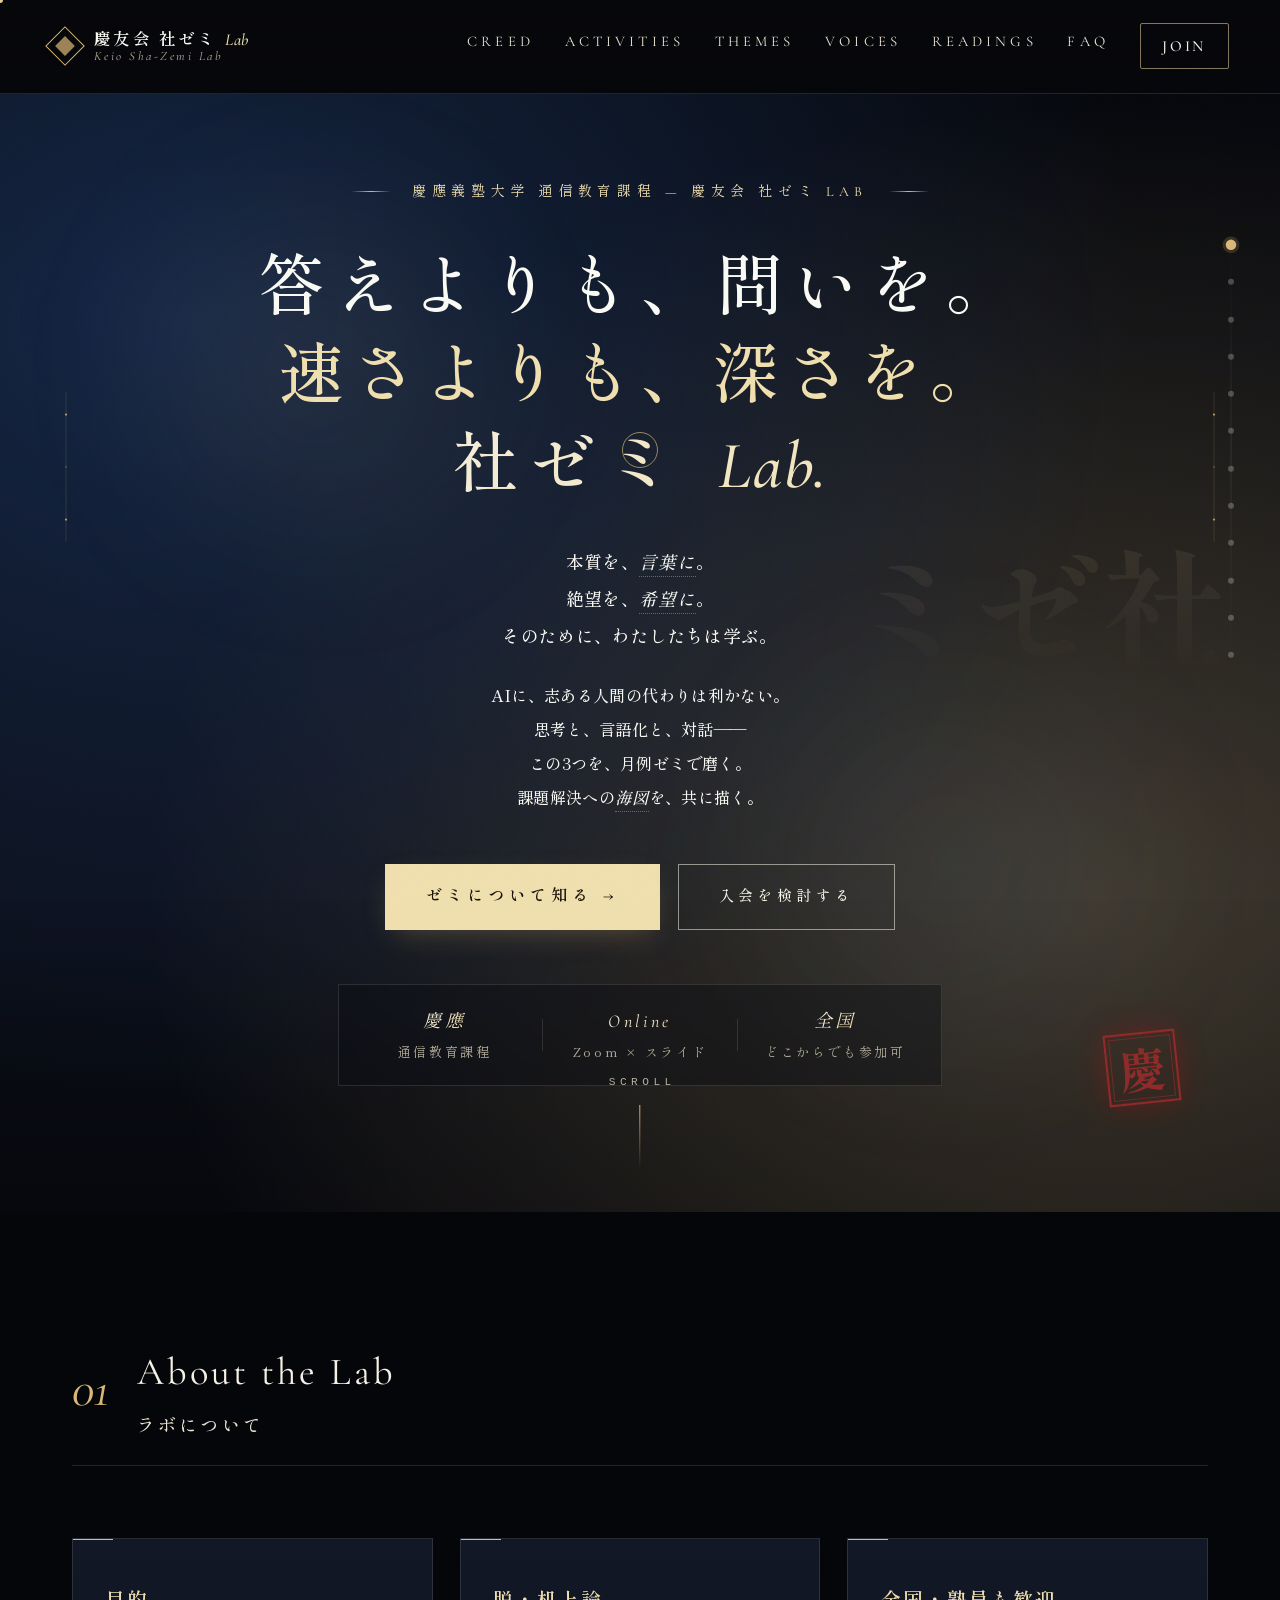
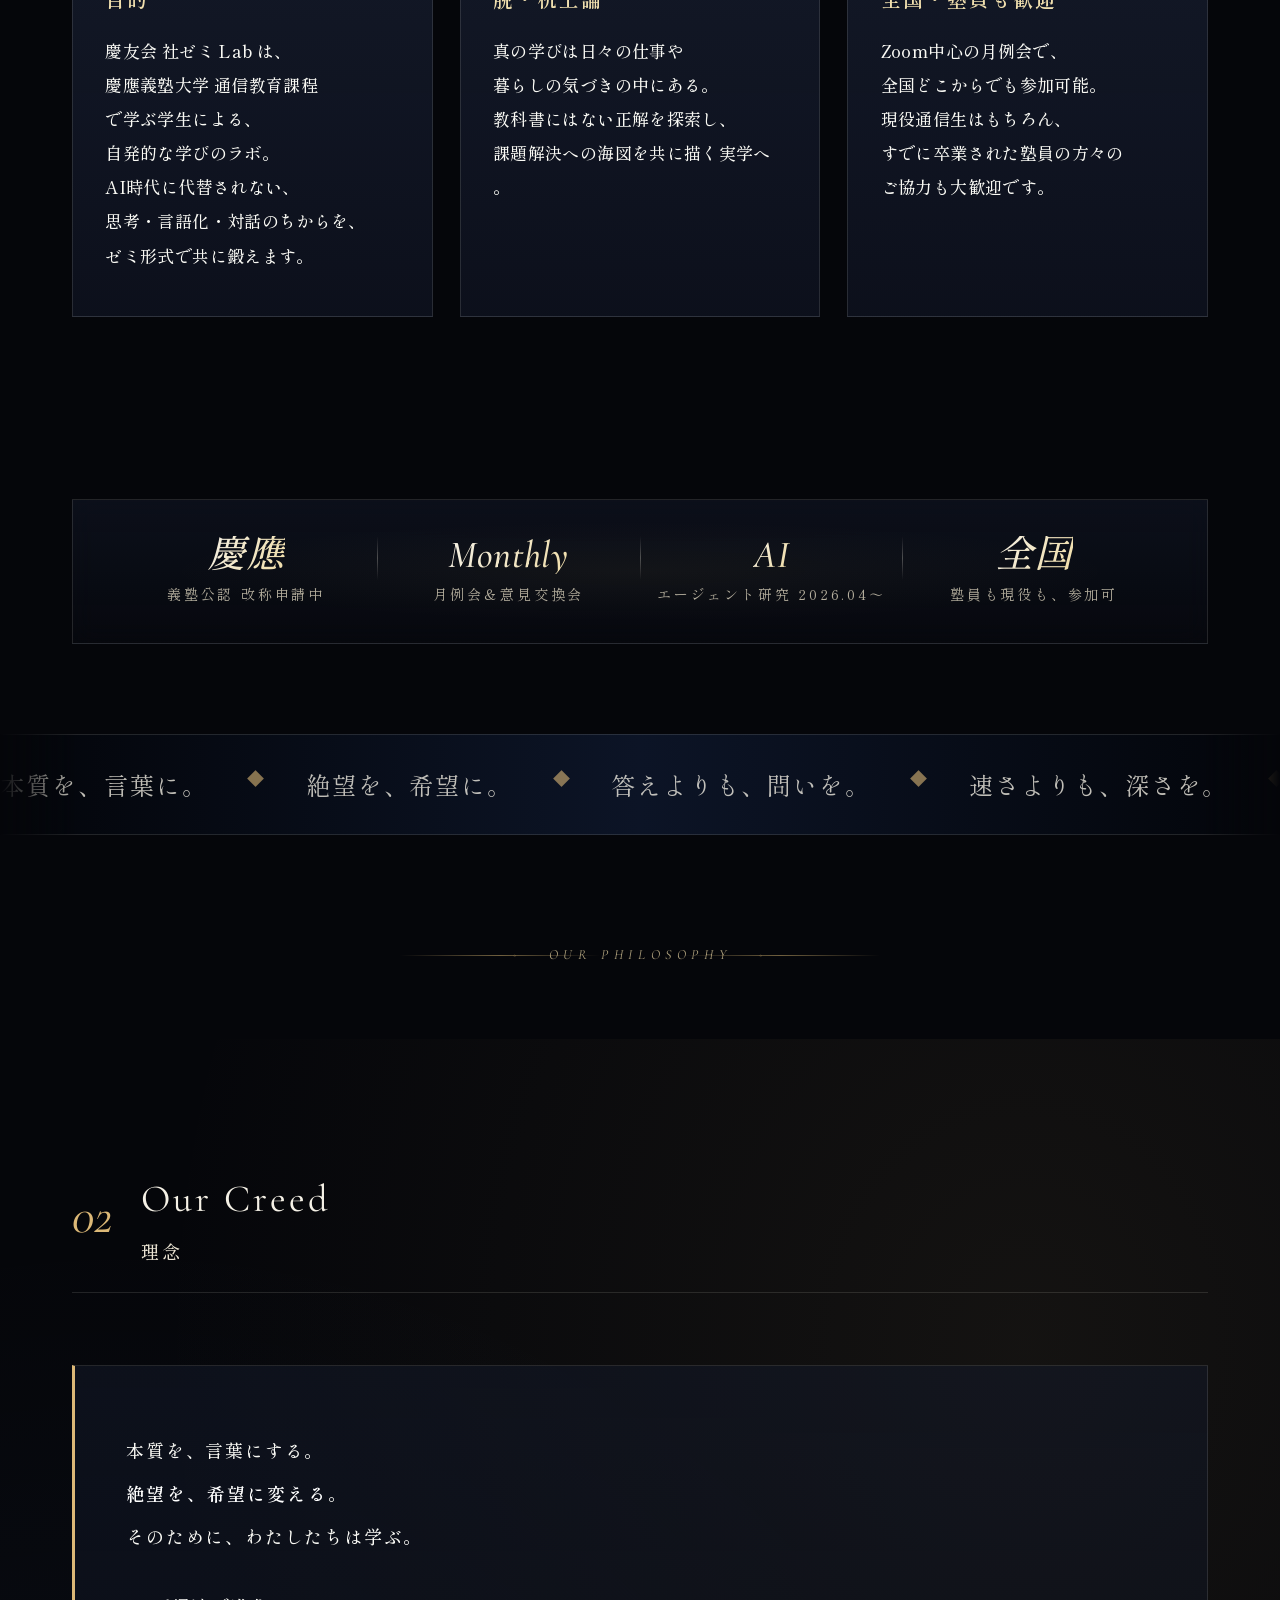
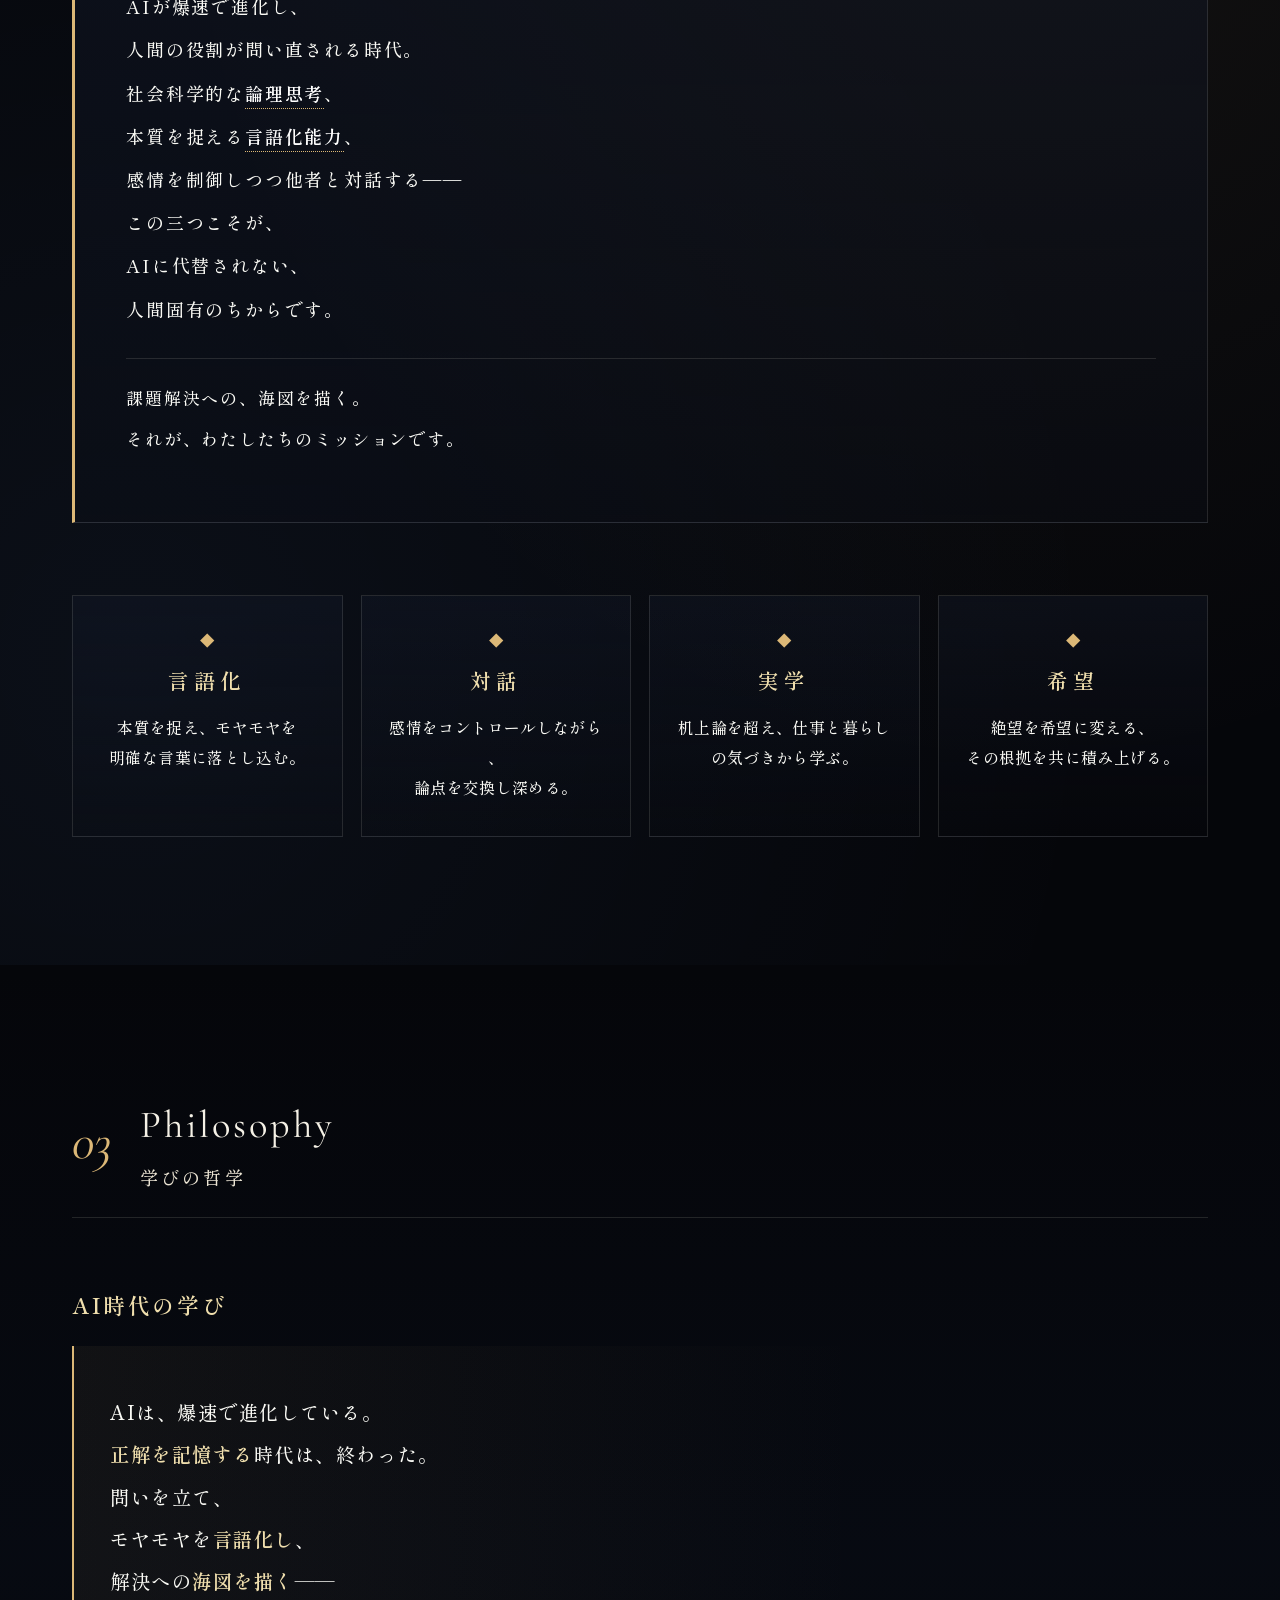
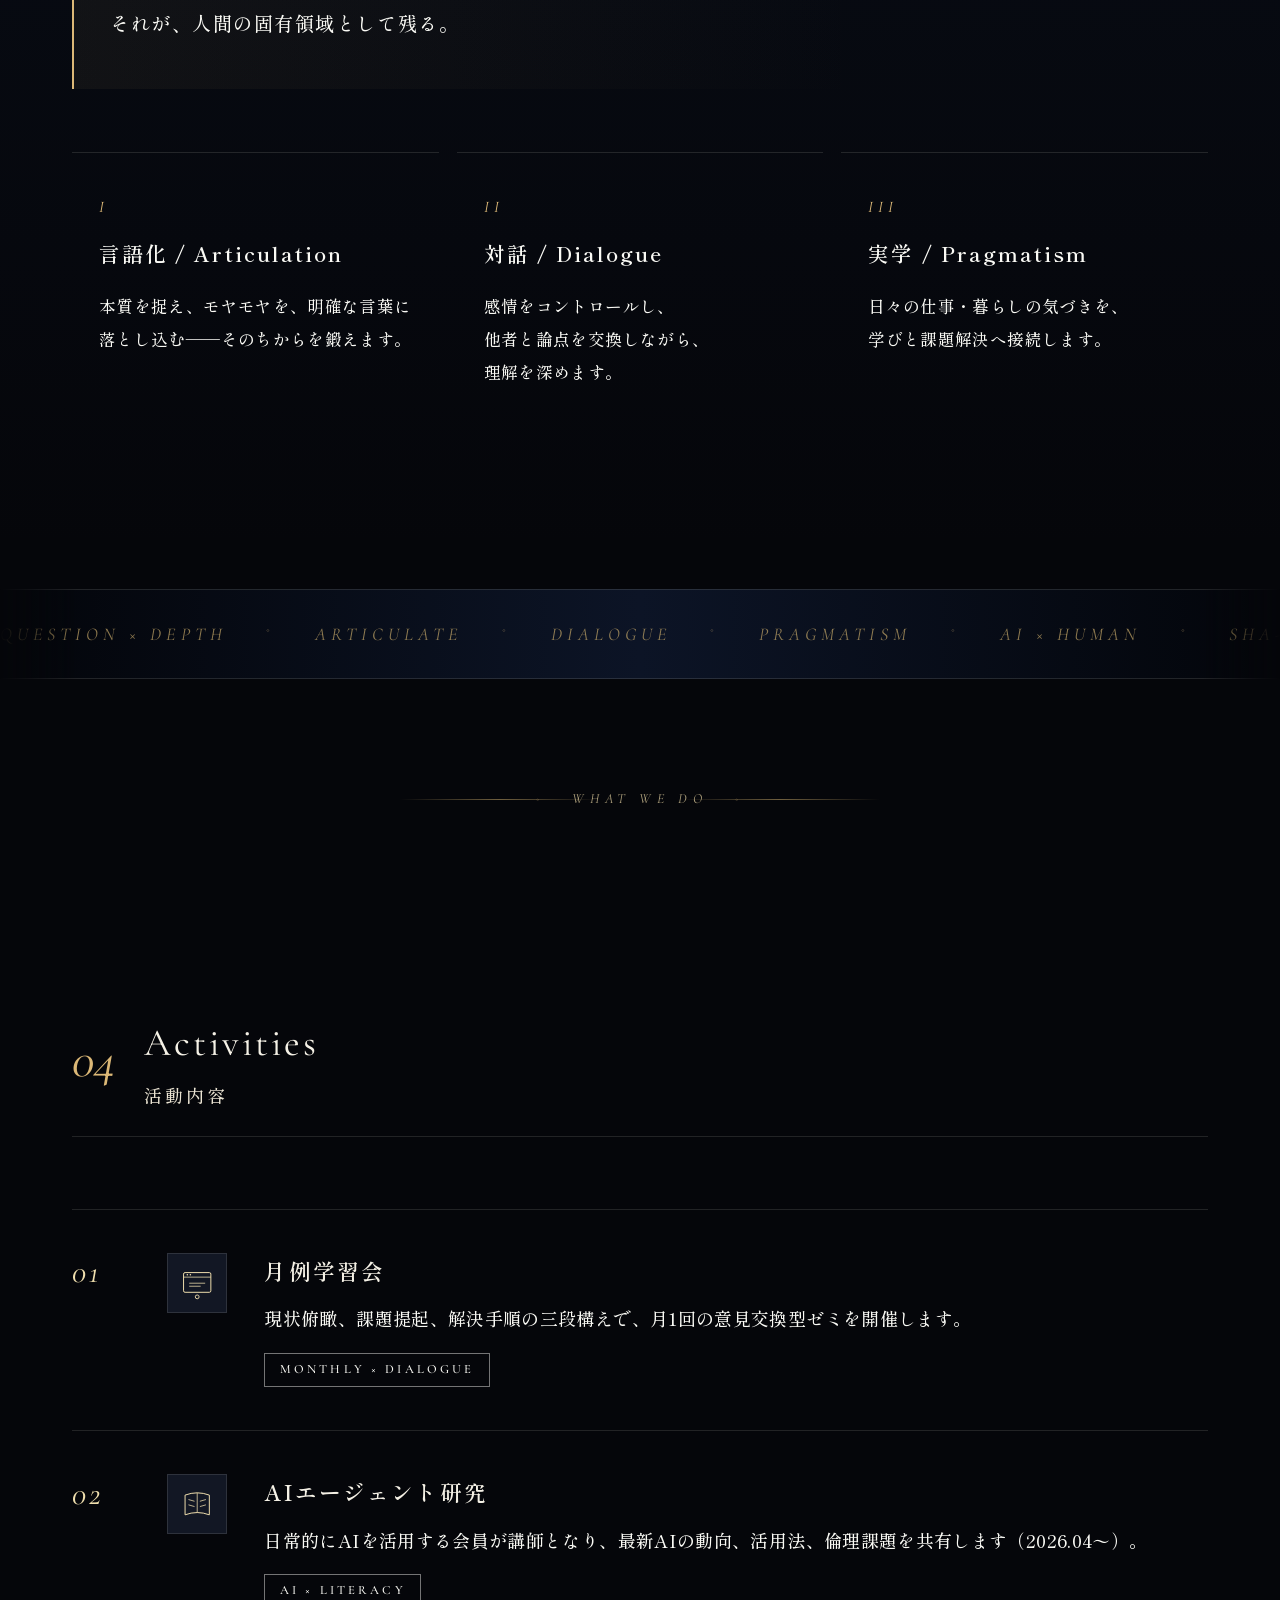
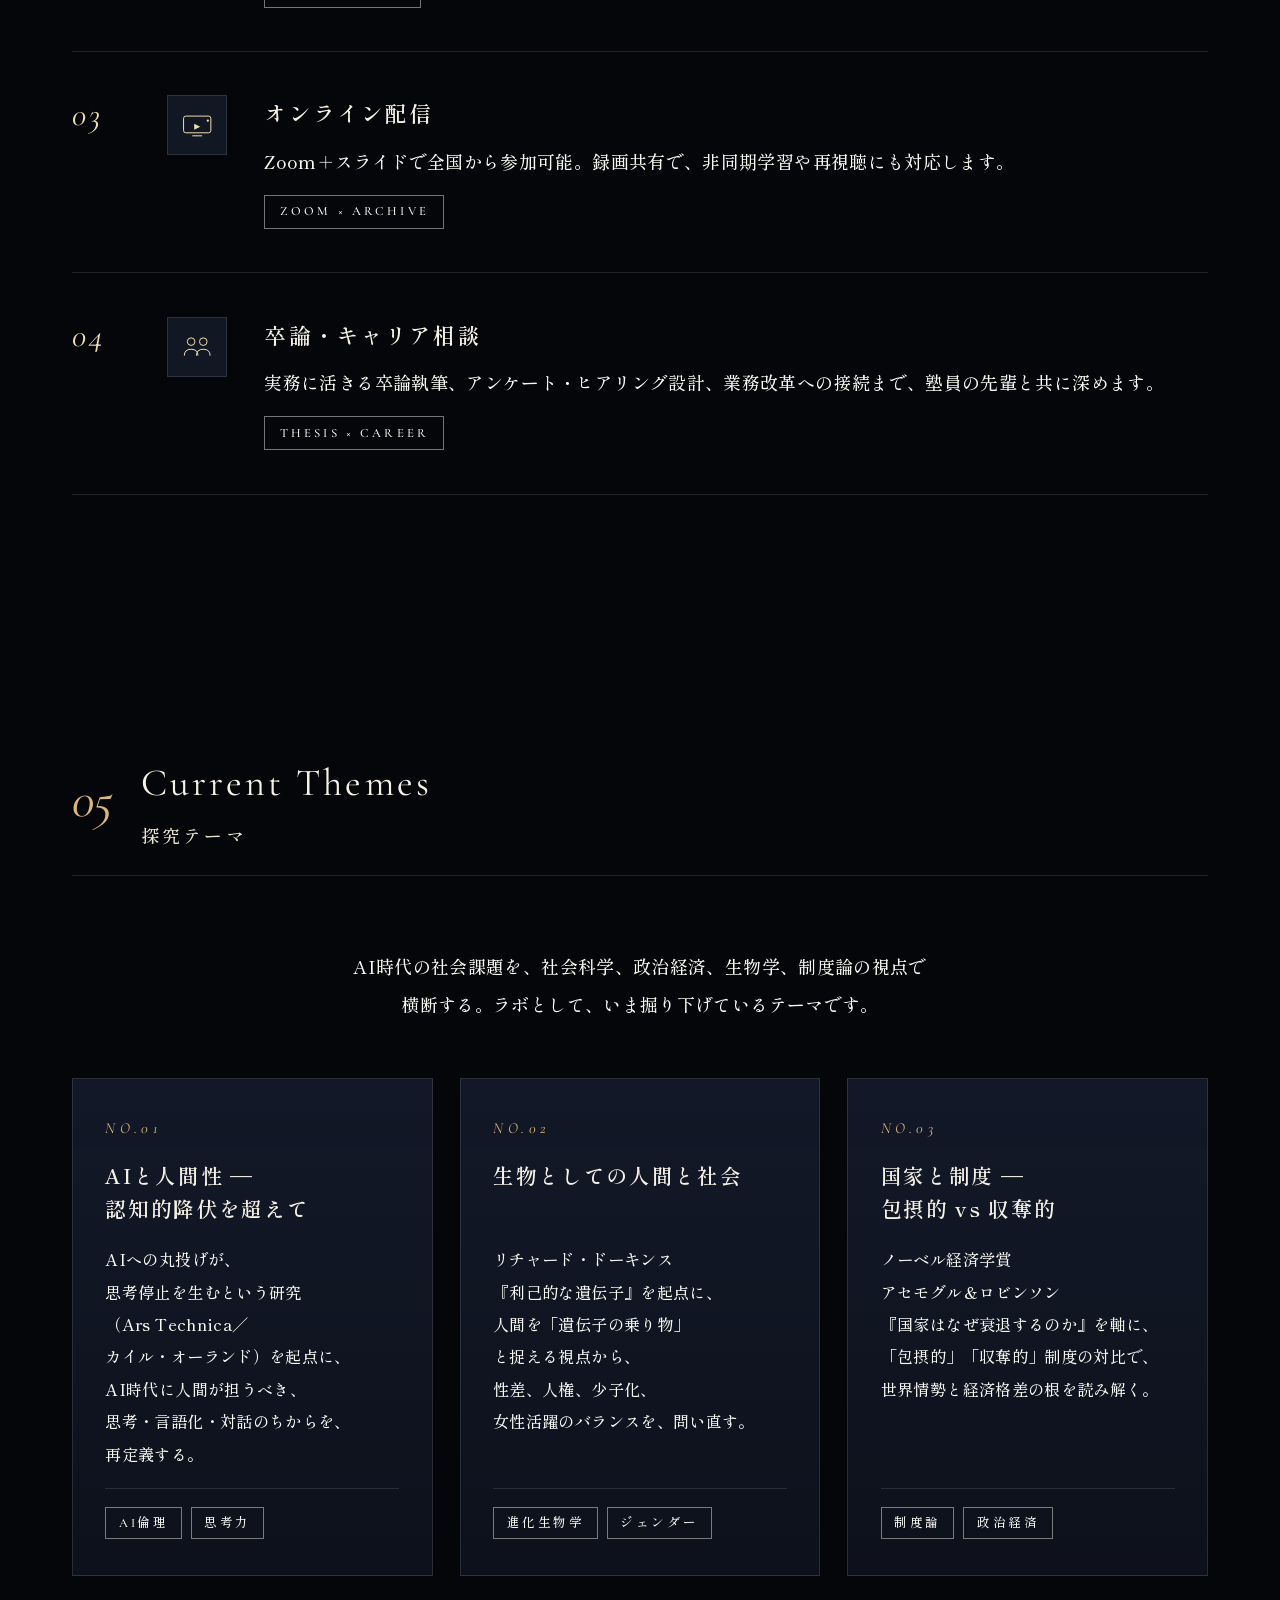
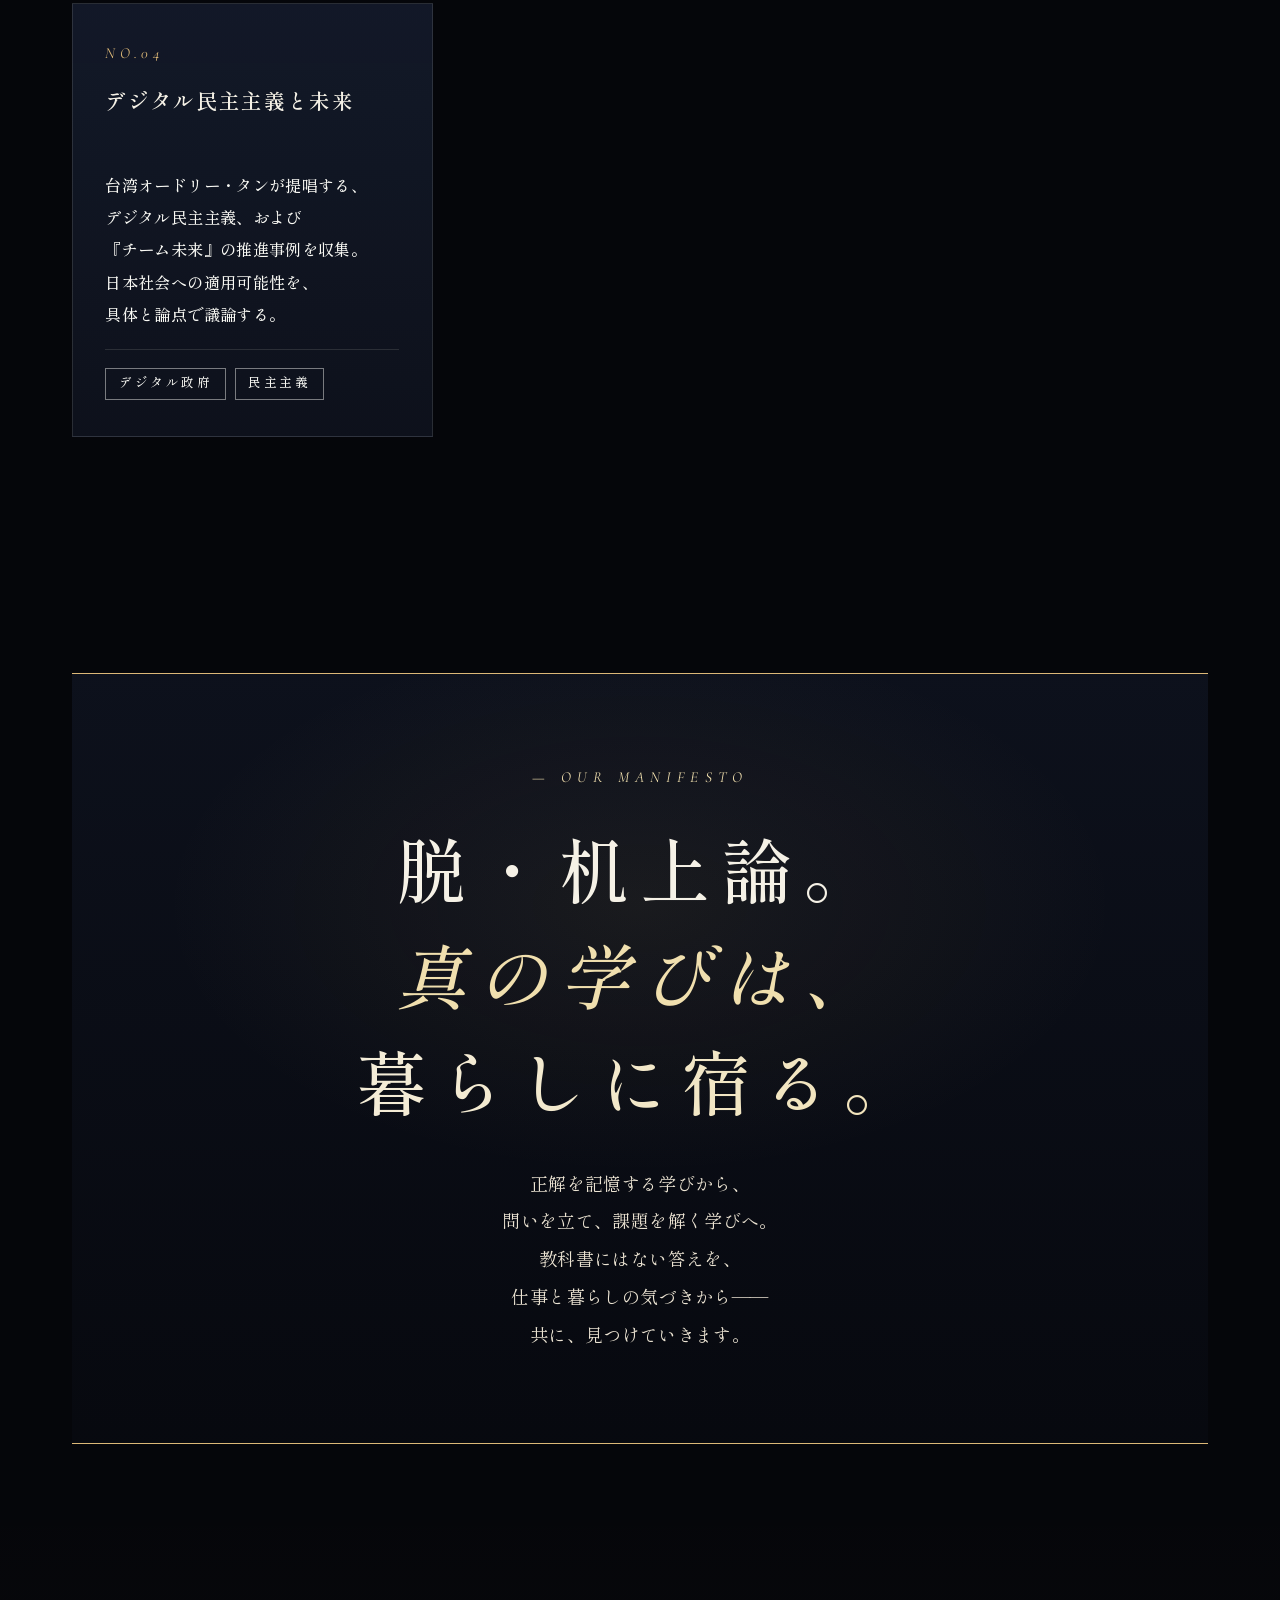
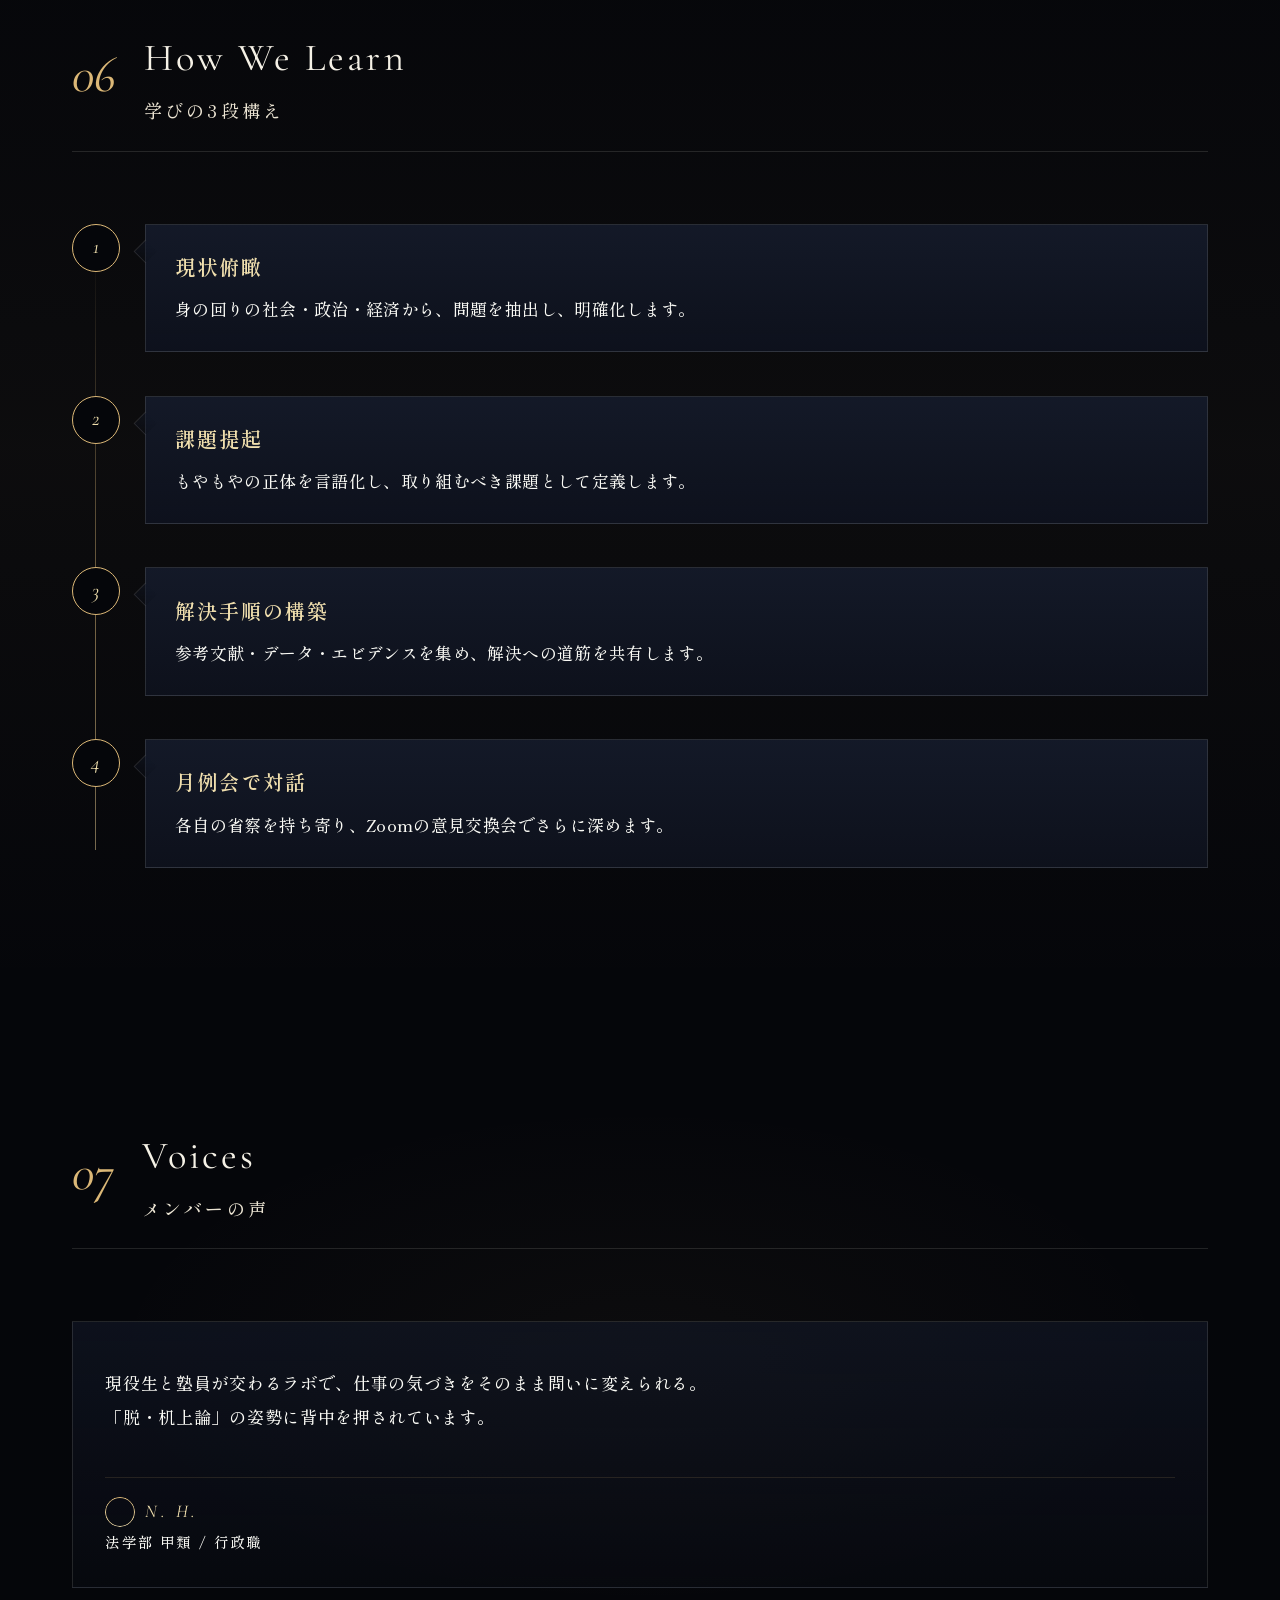
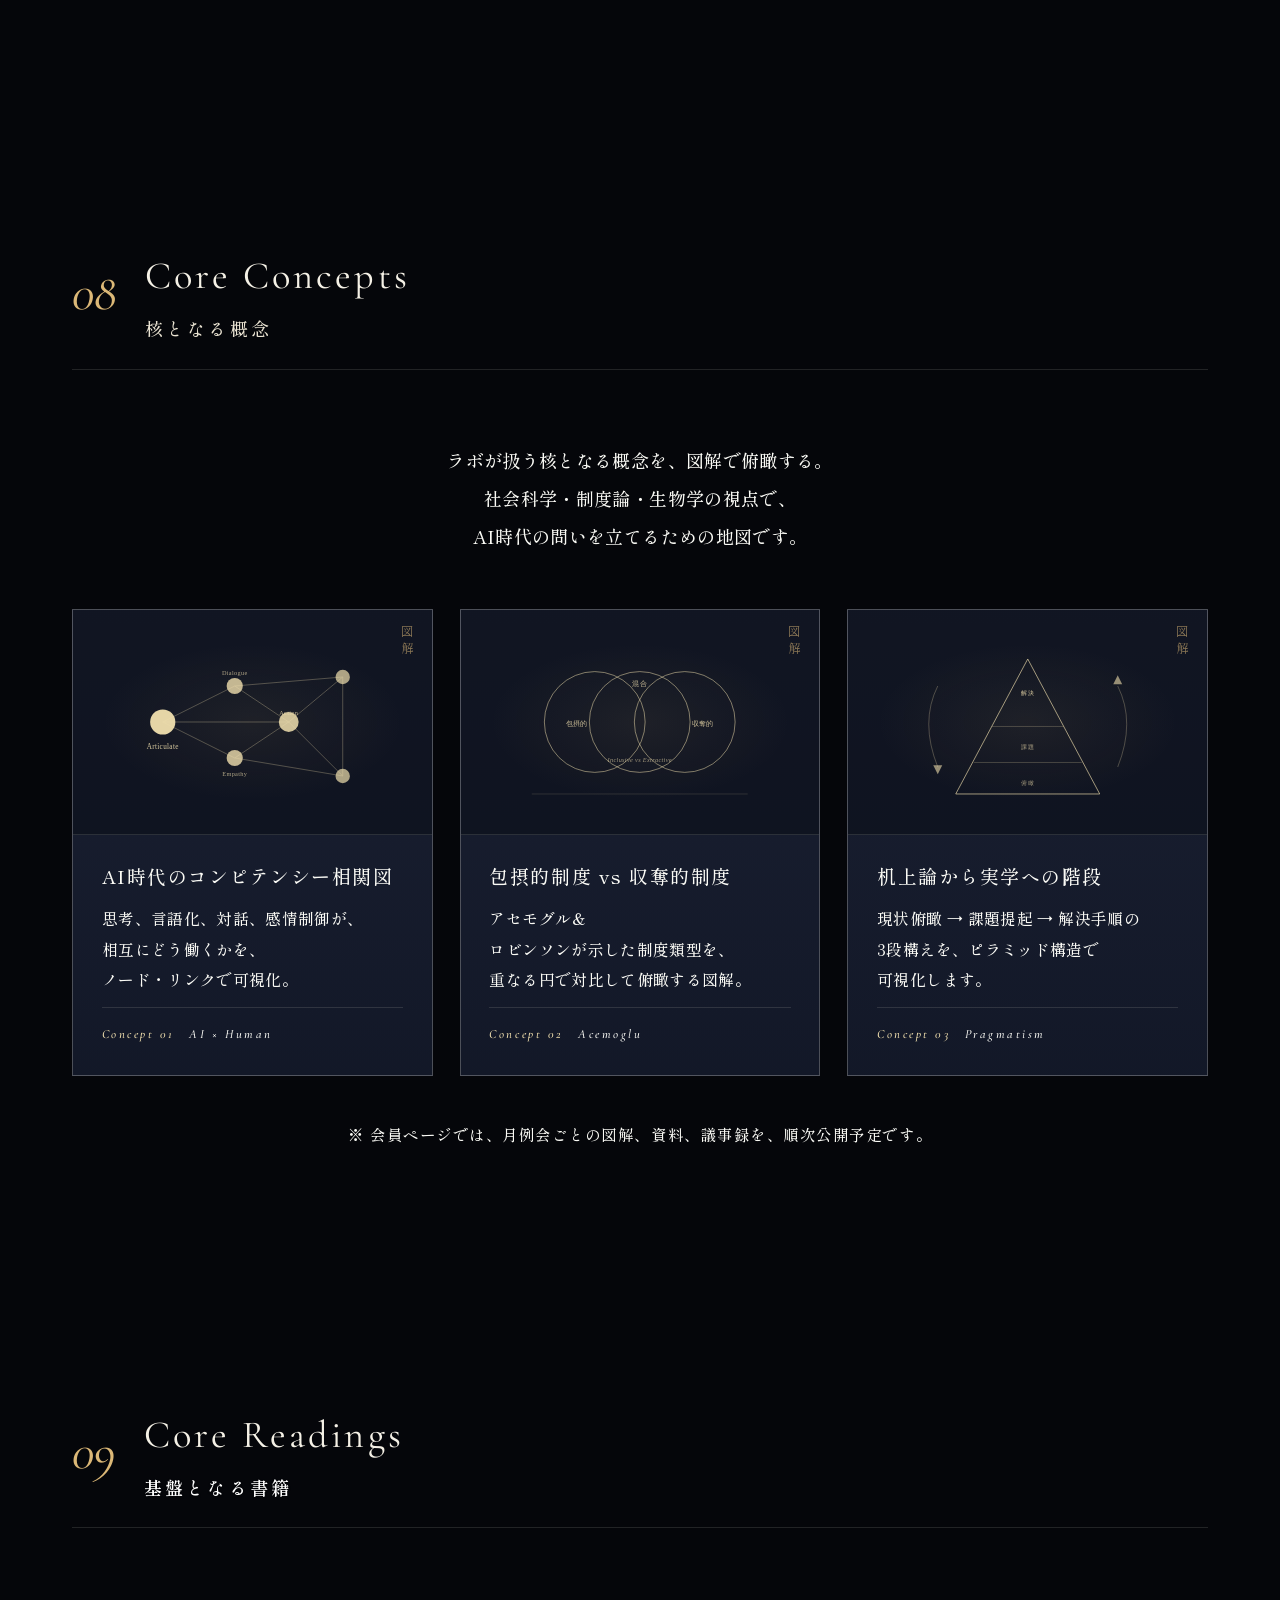
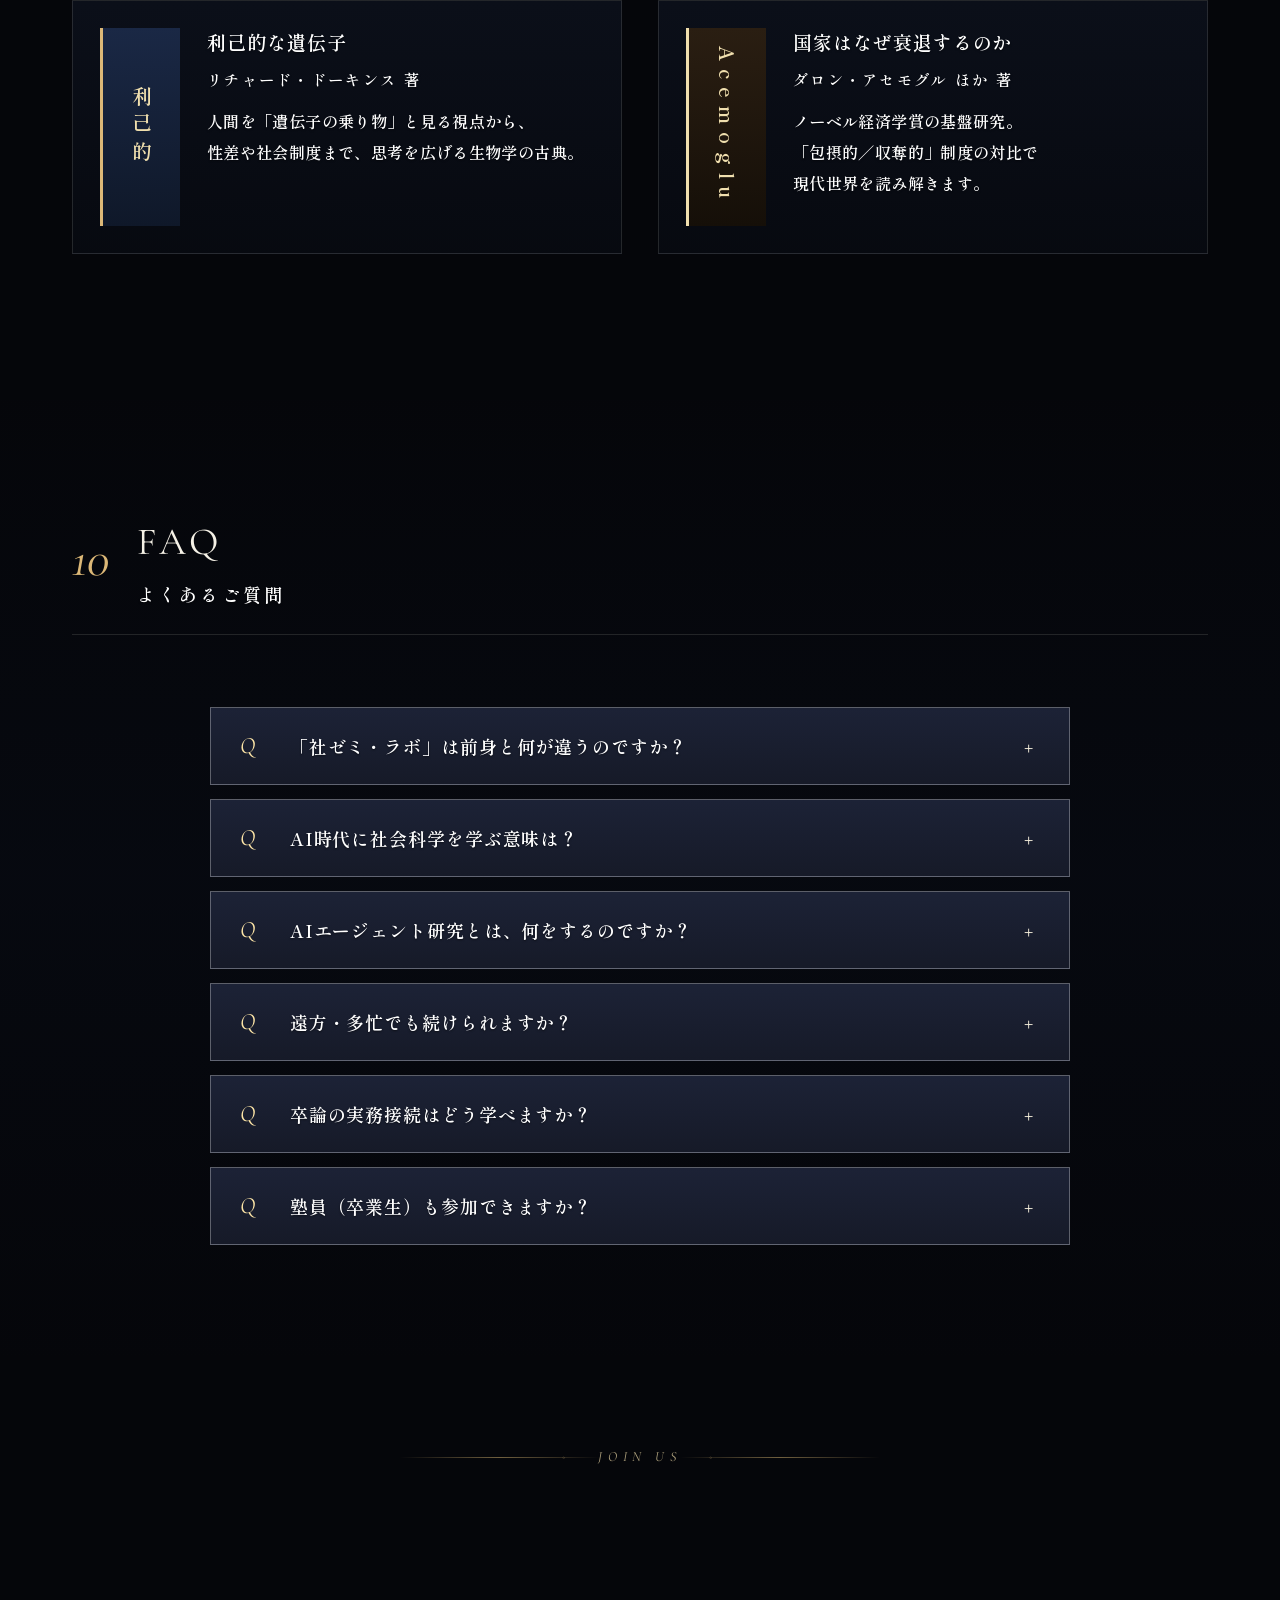
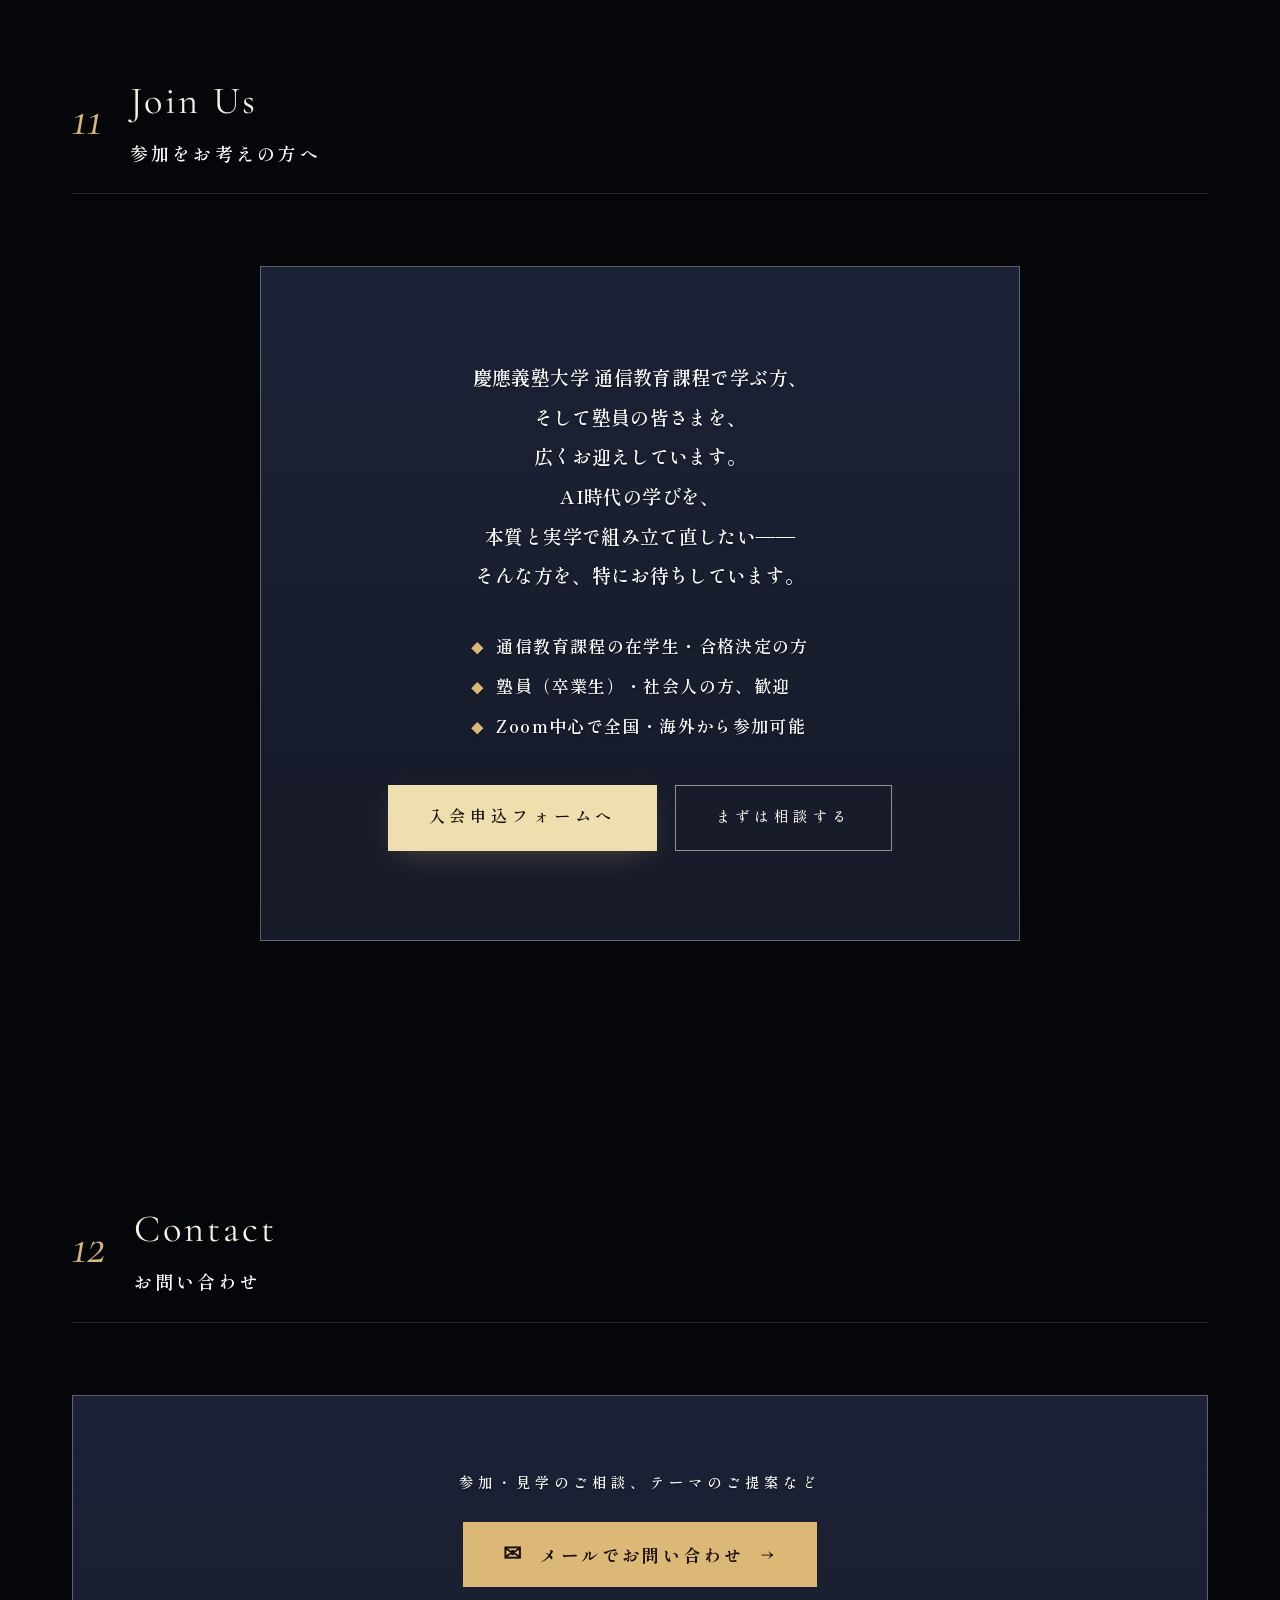
==== commit e73d915f: "feat: エンブレムのオープニングを完全削除、ローディング画面のみに + 文字拡大 【ユーザー要望】 - エンブレム(.op オープニング)を完全に消す (「一瞬表示」も不要) - ローディング画面" ====
--- a/index.html
+++ b/index.html
@@ -27,10 +27,10 @@
     }
   }
   </script>
-<link rel="preconnect" href="https://fonts.googleapis.com" /><link rel="preconnect" href="https://fonts.gstatic.com" crossorigin /><link rel="preload" as="style" href="https://fonts.googleapis.com/css2?family=Cormorant+Garamond:ital,wght@0,400;0,500;1,400;1,500&family=Shippori+Mincho:wght@500;600;700&display=swap" /><link href="https://fonts.googleapis.com/css2?family=Cormorant+Garamond:ital,wght@0,400;0,500;1,400;1,500&family=Shippori+Mincho:wght@500;600;700&display=swap" rel="stylesheet" /><link rel="stylesheet" href="assets/css/main.css?v=132" /></head><body><a href="#main" class="skip-link">メインコンテンツへスキップ</a><div class="cursor" id="cursor" aria-hidden="true"><div class="cursor__dot"></div><div class="cursor__ring"></div></div><div id="loading" class="ld" aria-hidden="false" aria-label="ロード中"><div class="ld-vignette" aria-hidden="true"></div><div class="ld-corners" aria-hidden="true"><span class="ld-corner ld-corner-tl"></span><span class="ld-corner ld-corner-tr"></span><span class="ld-corner ld-corner-bl"></span><span class="ld-corner ld-corner-br"></span></div><div class="ld-inner"><p class="ld-eyebrow"><span>Keio · Sociology · Seminar</span></p><div class="ld-mark" aria-hidden="true"><svg viewBox="0 0 120 120" fill="none"><circle class="ld-ring" cx="60" cy="60" r="44" stroke="currentColor" stroke-width="1" /><circle class="ld-ring ld-ring-2" cx="60" cy="60" r="32" stroke="currentColor" stroke-width="0.8" /><circle cx="60" cy="60" r="3" fill="currentColor" /><line x1="60" y1="8" x2="60" y2="20" stroke="currentColor" stroke-width="0.8" /><line x1="60" y1="100" x2="60" y2="112" stroke="currentColor" stroke-width="0.8" /><line x1="8" y1="60" x2="20" y2="60" stroke="currentColor" stroke-width="0.8" /><line x1="100" y1="60" x2="112" y2="60" stroke="currentColor" stroke-width="0.8" /></svg></div><div class="ld-progress"><div class="ld-line"><div class="ld-fill" id="ld-fill"></div></div><div class="ld-meta"><span class="ld-label">Loading</span><span class="ld-count"><span id="ld-count">00</span><span class="ld-percent">%</span></span></div></div><div class="ld-dots" aria-hidden="true"><span></span><span></span><span></span><span></span><span></span></div></div></div><div id="opening" class="op"><div class="op-bg" aria-hidden="true"><div class="op-bg-deep"></div><div class="op-bg-mid"></div><div class="op-bg-near"></div><div class="op-bg-warm"></div></div><div class="op-sweep op-sweep-1" aria-hidden="true"></div><div class="op-sweep op-sweep-2" aria-hidden="true"></div><div class="op-sweep op-sweep-3" aria-hidden="true"></div><div class="op-frame op-frame-tl" aria-hidden="true"></div><div class="op-frame op-frame-tr" aria-hidden="true"></div><div class="op-frame op-frame-bl" aria-hidden="true"></div><div class="op-frame op-frame-br" aria-hidden="true"></div><div class="op-cm op-cm-tl" aria-hidden="true">Opening · 01</div><div class="op-cm op-cm-tr" aria-hidden="true">Est. 慶應義塾</div><div class="op-cm op-cm-bl" aria-hidden="true">Keio · Sociology · Seminar</div><div class="op-cm op-cm-br" aria-hidden="true">MMXXVI</div><div class="op-stage"><div class="op-stage-inner"><svg class="op-emblem" viewBox="0 0 420 140" aria-hidden="true" fill="none"><g stroke="currentColor" stroke-width="1.1" stroke-linecap="round" stroke-linejoin="round"><path class="op-e-main" d="M 40 70 Q 130 62 210 70 Q 290 78 380 70" /><path class="op-e-leftarm" d="M 40 70 L 40 100 L 110 100" /><path class="op-e-rightarm" d="M 380 70 L 380 100 L 310 100" /><line class="op-e-upper" x1="210" y1="44" x2="210" y2="66" /><line class="op-e-lower" x1="210" y1="74" x2="210" y2="96" /><circle class="op-e-ring" cx="210" cy="70" r="9" /><line class="op-e-spoke-l" x1="188" y1="70" x2="200" y2="70" /><line class="op-e-spoke-r" x1="220" y1="70" x2="232" y2="70" /></g><circle class="op-e-pin op-e-pin-l" cx="34" cy="70" r="3" fill="currentColor" /><circle class="op-e-pin op-e-pin-r" cx="386" cy="70" r="3" fill="currentColor" /><circle class="op-e-pin op-e-pin-bl" cx="110" cy="100" r="2.2" fill="currentColor" /><circle class="op-e-pin op-e-pin-br" cx="310" cy="100" r="2.2" fill="currentColor" /><circle class="op-e-core" cx="210" cy="70" r="2.6" fill="currentColor" /></svg><div class="op-eyebrow op-eyebrow--reveal"><span class="op-eb-line" data-split-chars data-delay-base="3.0" data-delay-step="0.04">Keio · Sociology · Seminar</span></div></div></div><div class="op-flash" aria-hidden="true"></div><div class="op-hud" aria-hidden="true"><span class="op-hud-label">Opening Sequence</span><div class="op-hud-bar"><div class="op-hud-fill"></div></div></div><button type="button" class="op-skip" id="opening-skip"><span>Skip</span><span class="op-skip-arrow" aria-hidden="true">→</span></button></div><div class="scroll-progress" id="scroll-progress" aria-hidden="true"></div><nav class="dotnav" id="dotnav" aria-label="セクション一覧"><a href="#top" data-label="Top"><span></span></a><a href="#about" data-label="About"><span></span></a><a href="#creed" data-label="Creed"><span></span></a><a href="#philosophy" data-label="Philosophy"><span></span></a><a href="#activities" data-label="Activities"><span></span></a><a href="#themes" data-label="Themes"><span></span></a><a href="#process" data-label="Process"><span></span></a><a href="#voices" data-label="Voices"><span></span></a><a href="#resources" data-label="Resources"><span></span></a><a href="#readings" data-label="Readings"><span></span></a><a href="#faq" data-label="FAQ"><span></span></a><a href="#contact" data-label="Contact"><span></span></a></nav><div id="site" class="site" aria-hidden="true"><a id="main" tabindex="-1" class="sr-only">メインコンテンツ</a><header class="nav"><a href="#top" class="nav__brand"><span class="nav__brand-mark" aria-hidden="true"></span><span class="nav__brand-text"><span class="nav__brand-jp">慶友会 社ゼミ <em>Lab</em></span><span class="nav__brand-en">Keio Sha-Zemi Lab</span></span></a><nav class="nav__links" aria-label="メインナビゲーション"><a href="#creed">Creed</a><a href="#activities">Activities</a><a href="#themes">Themes</a><a href="#voices">Voices</a><a href="#readings">Readings</a><a href="#faq">FAQ</a><a href="membership.html" class="nav__cta">Join</a></nav><button type="button" class="nav__burger" id="nav-burger" aria-label="メニューを開く" aria-expanded="false" aria-controls="nav-drawer"><span></span><span></span><span></span></button></header><div class="nav-drawer" id="nav-drawer" aria-hidden="true"><div class="nav-drawer__backdrop"></div><aside class="nav-drawer__panel" role="dialog" aria-label="モバイルメニュー"><div class="nav-drawer__header"><span class="nav-drawer__title">慶友会 社ゼミ <em>Lab</em></span><button type="button" class="nav-drawer__close" id="nav-drawer-close" aria-label="メニューを閉じる">✕</button></div><nav class="nav-drawer__links"><a href="#about" data-drawer-link>About</a><a href="#creed" data-drawer-link>Creed</a><a href="#philosophy" data-drawer-link>Philosophy</a><a href="#activities" data-drawer-link>Activities</a><a href="#themes" data-drawer-link>Themes</a><a href="#process" data-drawer-link>Process</a><a href="#voices" data-drawer-link>Voices</a><a href="#resources" data-drawer-link>Resources</a><a href="#readings" data-drawer-link>Readings</a><a href="#faq" data-drawer-link>FAQ</a><a href="#contact" data-drawer-link>Contact</a><a href="membership.html" class="nav-drawer__cta">入会申込へ</a></nav><div class="nav-drawer__foot"><p>脱・机上論</p></div></aside></div><section id="top" class="hero"><div class="hero__bg" aria-hidden="true"><div class="hero__gradient" data-parallax="0.15"></div><div class="hero__stars" data-parallax="0.25"></div><div class="hero__glow-1"></div><div class="hero__glow-2"></div></div><div class="hero__ornament hero__ornament--left" aria-hidden="true"><svg viewBox="0 0 80 400" fill="none" xmlns="http://www.w3.org/2000/svg"><line x1="40" y1="0" x2="40" y2="400" stroke="currentColor" stroke-width="1" stroke-opacity="0.4"/><circle cx="40" cy="60" r="3" fill="currentColor" fill-opacity="0.8"/><circle cx="40" cy="200" r="2" fill="currentColor" fill-opacity="0.5"/><circle cx="40" cy="340" r="3" fill="currentColor" fill-opacity="0.8"/></svg></div><div class="hero__ornament hero__ornament--right" aria-hidden="true"><svg viewBox="0 0 80 400" fill="none" xmlns="http://www.w3.org/2000/svg"><line x1="40" y1="0" x2="40" y2="400" stroke="currentColor" stroke-width="1" stroke-opacity="0.4"/><circle cx="40" cy="60" r="3" fill="currentColor" fill-opacity="0.8"/><circle cx="40" cy="200" r="2" fill="currentColor" fill-opacity="0.5"/><circle cx="40" cy="340" r="3" fill="currentColor" fill-opacity="0.8"/></svg></div><div class="hero__signature" aria-hidden="true"><span>社</span><span>ゼ</span><span>ミ</span></div><div class="hero__seal" aria-hidden="true"><span>慶</span></div><div class="hero__content"><p class="hero__eyebrow"><span class="hero__eyebrow-line"></span>
+<link rel="preconnect" href="https://fonts.googleapis.com" /><link rel="preconnect" href="https://fonts.gstatic.com" crossorigin /><link rel="preload" as="style" href="https://fonts.googleapis.com/css2?family=Cormorant+Garamond:ital,wght@0,400;0,500;1,400;1,500&family=Shippori+Mincho:wght@500;600;700&display=swap" /><link href="https://fonts.googleapis.com/css2?family=Cormorant+Garamond:ital,wght@0,400;0,500;1,400;1,500&family=Shippori+Mincho:wght@500;600;700&display=swap" rel="stylesheet" /><link rel="stylesheet" href="assets/css/main.css?v=133" /></head><body><a href="#main" class="skip-link">メインコンテンツへスキップ</a><div class="cursor" id="cursor" aria-hidden="true"><div class="cursor__dot"></div><div class="cursor__ring"></div></div><div id="loading" class="ld" aria-hidden="false" aria-label="ロード中"><div class="ld-vignette" aria-hidden="true"></div><div class="ld-corners" aria-hidden="true"><span class="ld-corner ld-corner-tl"></span><span class="ld-corner ld-corner-tr"></span><span class="ld-corner ld-corner-bl"></span><span class="ld-corner ld-corner-br"></span></div><div class="ld-inner"><p class="ld-eyebrow"><span>Keio · Sociology · Seminar</span></p><div class="ld-mark" aria-hidden="true"><svg viewBox="0 0 120 120" fill="none"><circle class="ld-ring" cx="60" cy="60" r="44" stroke="currentColor" stroke-width="1" /><circle class="ld-ring ld-ring-2" cx="60" cy="60" r="32" stroke="currentColor" stroke-width="0.8" /><circle cx="60" cy="60" r="3" fill="currentColor" /><line x1="60" y1="8" x2="60" y2="20" stroke="currentColor" stroke-width="0.8" /><line x1="60" y1="100" x2="60" y2="112" stroke="currentColor" stroke-width="0.8" /><line x1="8" y1="60" x2="20" y2="60" stroke="currentColor" stroke-width="0.8" /><line x1="100" y1="60" x2="112" y2="60" stroke="currentColor" stroke-width="0.8" /></svg></div><div class="ld-progress"><div class="ld-line"><div class="ld-fill" id="ld-fill"></div></div><div class="ld-meta"><span class="ld-label">Loading</span><span class="ld-count"><span id="ld-count">00</span><span class="ld-percent">%</span></span></div></div><div class="ld-dots" aria-hidden="true"><span></span><span></span><span></span><span></span><span></span></div></div></div><div class="scroll-progress" id="scroll-progress" aria-hidden="true"></div><nav class="dotnav" id="dotnav" aria-label="セクション一覧"><a href="#top" data-label="Top"><span></span></a><a href="#about" data-label="About"><span></span></a><a href="#creed" data-label="Creed"><span></span></a><a href="#philosophy" data-label="Philosophy"><span></span></a><a href="#activities" data-label="Activities"><span></span></a><a href="#themes" data-label="Themes"><span></span></a><a href="#process" data-label="Process"><span></span></a><a href="#voices" data-label="Voices"><span></span></a><a href="#resources" data-label="Resources"><span></span></a><a href="#readings" data-label="Readings"><span></span></a><a href="#faq" data-label="FAQ"><span></span></a><a href="#contact" data-label="Contact"><span></span></a></nav><div id="site" class="site" aria-hidden="true"><a id="main" tabindex="-1" class="sr-only">メインコンテンツ</a><header class="nav"><a href="#top" class="nav__brand"><span class="nav__brand-mark" aria-hidden="true"></span><span class="nav__brand-text"><span class="nav__brand-jp">慶友会 社ゼミ <em>Lab</em></span><span class="nav__brand-en">Keio Sha-Zemi Lab</span></span></a><nav class="nav__links" aria-label="メインナビゲーション"><a href="#creed">Creed</a><a href="#activities">Activities</a><a href="#themes">Themes</a><a href="#voices">Voices</a><a href="#readings">Readings</a><a href="#faq">FAQ</a><a href="membership.html" class="nav__cta">Join</a></nav><button type="button" class="nav__burger" id="nav-burger" aria-label="メニューを開く" aria-expanded="false" aria-controls="nav-drawer"><span></span><span></span><span></span></button></header><div class="nav-drawer" id="nav-drawer" aria-hidden="true"><div class="nav-drawer__backdrop"></div><aside class="nav-drawer__panel" role="dialog" aria-label="モバイルメニュー"><div class="nav-drawer__header"><span class="nav-drawer__title">慶友会 社ゼミ <em>Lab</em></span><button type="button" class="nav-drawer__close" id="nav-drawer-close" aria-label="メニューを閉じる">✕</button></div><nav class="nav-drawer__links"><a href="#about" data-drawer-link>About</a><a href="#creed" data-drawer-link>Creed</a><a href="#philosophy" data-drawer-link>Philosophy</a><a href="#activities" data-drawer-link>Activities</a><a href="#themes" data-drawer-link>Themes</a><a href="#process" data-drawer-link>Process</a><a href="#voices" data-drawer-link>Voices</a><a href="#resources" data-drawer-link>Resources</a><a href="#readings" data-drawer-link>Readings</a><a href="#faq" data-drawer-link>FAQ</a><a href="#contact" data-drawer-link>Contact</a><a href="membership.html" class="nav-drawer__cta">入会申込へ</a></nav><div class="nav-drawer__foot"><p>脱・机上論</p></div></aside></div><section id="top" class="hero"><div class="hero__bg" aria-hidden="true"><div class="hero__gradient" data-parallax="0.15"></div><div class="hero__stars" data-parallax="0.25"></div><div class="hero__glow-1"></div><div class="hero__glow-2"></div></div><div class="hero__ornament hero__ornament--left" aria-hidden="true"><svg viewBox="0 0 80 400" fill="none" xmlns="http://www.w3.org/2000/svg"><line x1="40" y1="0" x2="40" y2="400" stroke="currentColor" stroke-width="1" stroke-opacity="0.4"/><circle cx="40" cy="60" r="3" fill="currentColor" fill-opacity="0.8"/><circle cx="40" cy="200" r="2" fill="currentColor" fill-opacity="0.5"/><circle cx="40" cy="340" r="3" fill="currentColor" fill-opacity="0.8"/></svg></div><div class="hero__ornament hero__ornament--right" aria-hidden="true"><svg viewBox="0 0 80 400" fill="none" xmlns="http://www.w3.org/2000/svg"><line x1="40" y1="0" x2="40" y2="400" stroke="currentColor" stroke-width="1" stroke-opacity="0.4"/><circle cx="40" cy="60" r="3" fill="currentColor" fill-opacity="0.8"/><circle cx="40" cy="200" r="2" fill="currentColor" fill-opacity="0.5"/><circle cx="40" cy="340" r="3" fill="currentColor" fill-opacity="0.8"/></svg></div><div class="hero__signature" aria-hidden="true"><span>社</span><span>ゼ</span><span>ミ</span></div><div class="hero__seal" aria-hidden="true"><span>慶</span></div><div class="hero__content"><p class="hero__eyebrow"><span class="hero__eyebrow-line"></span>
 慶應義塾大学 通信教育課程 — 慶友会 社ゼミ Lab
 <span class="hero__eyebrow-line"></span></p><h2 class="hero__title"><span>答えよりも、問いを。</span><span>速さよりも、深さを。</span><span class="hero__title--accent">社ゼミ <em class="hero__title--en">Lab.</em></span></h2><p class="hero__lead">本質を、<em>言葉に</em>。<br class="br-sm" />絶望を、<em>希望に</em>。<br class="br-md" />そのために、わたしたちは学ぶ。</p><p class="hero__lead hero__lead--soft">AIに、志ある人間の代わりは利かない。<br class="br-md" />思考と、言語化と、対話——<br class="br-md" />この3つを、月例ゼミで磨く。<br class="br-md" />課題解決への<em>海図</em>を、共に描く。</p><div class="hero__actions"><a href="#about" class="btn btn--primary"><span>ゼミについて知る</span><span class="btn__arrow" aria-hidden="true">→</span></a><a href="membership.html" class="btn btn--ghost"><span>入会を検討する</span></a></div><div class="hero__metrics" aria-hidden="true"><div class="metric"><span class="metric__num">慶應</span><span class="metric__label">通信教育課程</span></div><div class="metric__divider"></div><div class="metric"><span class="metric__num">Online</span><span class="metric__label">Zoom × スライド</span></div><div class="metric__divider"></div><div class="metric"><span class="metric__num">全国</span><span class="metric__label">どこからでも参加可</span></div></div></div><div class="hero__scroll" aria-hidden="true"><span>SCROLL</span><span class="hero__scroll-line"></span></div></section><section id="about" class="section section--about"><div class="section__header"><span class="section__num">01</span><h3 class="section__title">About the Lab</h3><p class="section__subtitle">ラボについて</p></div><div class="about__grid"><div class="about__card"><h4>目的</h4><p>慶友会 社ゼミ Lab は、<br />慶應義塾大学 通信教育課程<br />で学ぶ学生による、<br />自発的な学びのラボ。<br />AI時代に代替されない、<br />思考・言語化・対話のちからを、<br />ゼミ形式で共に鍛えます。</p></div><div class="about__card"><h4>脱・机上論</h4><p>真の学びは日々の仕事や<br />暮らしの気づきの中にある。<br />教科書にはない正解を探索し、<br />課題解決への海図を共に描く実学へ。</p></div><div class="about__card"><h4>全国・塾員も歓迎</h4><p>Zoom中心の月例会で、<br />全国どこからでも参加可能。<br />現役通信生はもちろん、<br />すでに卒業された塾員の方々の<br />ご協力も大歓迎です。</p></div></div></section><section id="facts" class="facts"><div class="facts__inner"><div class="facts__item"><span class="facts__num">慶應</span><span class="facts__label">義塾公認 改称申請中</span></div><div class="facts__divider"></div><div class="facts__item"><span class="facts__num">Monthly</span><span class="facts__label">月例会＆意見交換会</span></div><div class="facts__divider"></div><div class="facts__item"><span class="facts__num">AI</span><span class="facts__label">エージェント研究 2026.04〜</span></div><div class="facts__divider"></div><div class="facts__item"><span class="facts__num">全国</span><span class="facts__label">塾員も現役も、参加可</span></div></div></section><div class="marquee" aria-hidden="true"><div class="marquee__track"><span class="marquee__w">本質を、言葉に。</span><span class="marquee__d">◆</span><span class="marquee__w">絶望を、希望に。</span><span class="marquee__d">◆</span><span class="marquee__w">答えよりも、問いを。</span><span class="marquee__d">◆</span><span class="marquee__w">速さよりも、深さを。</span><span class="marquee__d">◆</span><span class="marquee__w">脱・机上論。</span><span class="marquee__d">◆</span><span class="marquee__w">AIに、志ある人間の代わりは利かない。</span><span class="marquee__d">◆</span><span class="marquee__w">課題解決への海図を、描く。</span><span class="marquee__d">◆</span><span class="marquee__w">本質を、言葉に。</span><span class="marquee__d">◆</span><span class="marquee__w">絶望を、希望に。</span><span class="marquee__d">◆</span><span class="marquee__w">答えよりも、問いを。</span><span class="marquee__d">◆</span><span class="marquee__w">速さよりも、深さを。</span><span class="marquee__d">◆</span><span class="marquee__w">脱・机上論。</span><span class="marquee__d">◆</span><span class="marquee__w">AIに、志ある人間の代わりは利かない。</span><span class="marquee__d">◆</span><span class="marquee__w">課題解決への海図を、描く。</span><span class="marquee__d">◆</span></div></div><div class="section-divider" aria-hidden="true"><span class="section-divider__mark">Our Philosophy</span></div><section id="creed" class="section section--creed"><div class="section__header"><span class="section__num">02</span><h3 class="section__title">Our Creed</h3><p class="section__subtitle">理念</p></div><div class="creed__body"><blockquote class="creed__statement"><p>本質を、言葉にする。<br class="br-md" /><em>絶望を、希望に変える</em>。<br class="br-md" />そのために、わたしたちは学ぶ。</p><p>AIが爆速で進化し、<br class="br-md" />人間の役割が問い直される時代。<br class="br-md" />社会科学的な<strong>論理思考</strong>、<br class="br-sm" />本質を捉える<strong>言語化能力</strong>、<br class="br-md" />感情を制御しつつ他者と対話する——<br class="br-md" />この三つこそが、<br class="br-sm" />AIに代替されない、<br class="br-sm" />人間固有のちからです。</p><p class="creed__sign">課題解決への、海図を描く。<br class="br-md" />それが、わたしたちのミッションです。</p></blockquote><div class="creed__values"><div class="value"><span class="value__mark" aria-hidden="true">◆</span><h5>言語化</h5><p>本質を捉え、モヤモヤを<br />明確な言葉に落とし込む。</p></div><div class="value"><span class="value__mark" aria-hidden="true">◆</span><h5>対話</h5><p>感情をコントロールしながら、<br /><br class="br-mobile" />論点を交換し深める。</p></div><div class="value"><span class="value__mark" aria-hidden="true">◆</span><h5>実学</h5><p>机上論を超え、仕事と暮らし<br />の気づきから学ぶ。</p></div><div class="value"><span class="value__mark" aria-hidden="true">◆</span><h5>希望</h5><p>絶望を希望に変える、<br />その根拠を共に積み上げる。</p></div></div></div></section><section id="philosophy" class="section section--philosophy"><div class="section__header"><span class="section__num">03</span><h3 class="section__title">Philosophy</h3><p class="section__subtitle">学びの哲学</p></div><div class="philosophy__aside" aria-hidden="true"></div><div class="philosophy__body"><h4 class="philosophy__heading">AI時代の学び</h4><blockquote class="philosophy__quote">AIは、爆速で進化している。<br class="br-md" /><em>正解を記憶する</em>時代は、終わった。<br class="br-md" />問いを立て、<br class="br-sm" />モヤモヤを<em>言語化し</em>、<br class="br-md" />解決への<em>海図を描く</em>——<br class="br-md" />それが、人間の固有領域として残る。</blockquote><div class="philosophy__pillars"><div class="pillar"><span class="pillar__num">I</span><h5>言語化 / Articulation</h5><p>本質を捉え、モヤモヤを、明確な言葉に<br />落とし込む——そのちからを鍛えます。</p></div><div class="pillar"><span class="pillar__num">II</span><h5>対話 / Dialogue</h5><p>感情をコントロールし、<br />他者と論点を交換しながら、<br />理解を深めます。</p></div><div class="pillar"><span class="pillar__num">III</span><h5>実学 / Pragmatism</h5><p>日々の仕事・暮らしの気づきを、<br />学びと課題解決へ接続します。</p></div></div></div></section><div class="marquee marquee--rev" aria-hidden="true"><div class="marquee__track"><span class="marquee__w">QUESTION × DEPTH</span><span class="marquee__d">◇</span><span class="marquee__w">ARTICULATE</span><span class="marquee__d">◇</span><span class="marquee__w">DIALOGUE</span><span class="marquee__d">◇</span><span class="marquee__w">PRAGMATISM</span><span class="marquee__d">◇</span><span class="marquee__w">AI × HUMAN</span><span class="marquee__d">◇</span><span class="marquee__w">SHA-ZEMI LAB</span><span class="marquee__d">◇</span><span class="marquee__w">QUESTION × DEPTH</span><span class="marquee__d">◇</span><span class="marquee__w">ARTICULATE</span><span class="marquee__d">◇</span><span class="marquee__w">DIALOGUE</span><span class="marquee__d">◇</span><span class="marquee__w">PRAGMATISM</span><span class="marquee__d">◇</span><span class="marquee__w">AI × HUMAN</span><span class="marquee__d">◇</span><span class="marquee__w">SHA-ZEMI LAB</span><span class="marquee__d">◇</span></div></div><div class="section-divider" aria-hidden="true"><span class="section-divider__mark">What We Do</span></div><section id="activities" class="section section--activities"><div class="section__header"><span class="section__num">04</span><h3 class="section__title">Activities</h3><p class="section__subtitle">活動内容</p></div><ul class="activities__list"><li class="activity"><span class="activity__index">01</span><div class="activity__icon" aria-hidden="true"><svg viewBox="0 0 48 48" fill="none" xmlns="http://www.w3.org/2000/svg"><rect x="6" y="10" width="36" height="26" rx="2" stroke="currentColor" stroke-width="1.3"/><path d="M6 16 L42 16" stroke="currentColor" stroke-width="1"/><circle cx="11" cy="13" r="1" fill="currentColor"/><circle cx="15" cy="13" r="1" fill="currentColor"/><path d="M14 24 L34 24 M14 28 L28 28" stroke="currentColor" stroke-width="1" stroke-linecap="round"/><circle cx="24" cy="42" r="2.5" stroke="currentColor" stroke-width="1.2"/></svg></div><div class="activity__body"><h5>月例学習会</h5><p>現状俯瞰、課題提起、解決手順の三段構えで、月1回の意見交換型ゼミを開催します。</p><span class="activity__tag">Monthly × Dialogue</span></div></li><li class="activity"><span class="activity__index">02</span><div class="activity__icon" aria-hidden="true"><svg viewBox="0 0 48 48" fill="none" xmlns="http://www.w3.org/2000/svg"><path d="M8 12 Q24 6 40 12 L40 38 Q24 32 8 38 Z" stroke="currentColor" stroke-width="1.3"/><path d="M24 9 L24 35" stroke="currentColor" stroke-width="1"/><path d="M13 18 L20 20 M28 20 L35 18" stroke="currentColor" stroke-width="1" stroke-linecap="round"/><path d="M13 25 L20 27 M28 27 L35 25" stroke="currentColor" stroke-width="1" stroke-linecap="round"/></svg></div><div class="activity__body"><h5>AIエージェント研究</h5><p>日常的にAIを活用する会員が講師となり、最新AIの動向、活用法、倫理課題を共有します（2026.04〜）。</p><span class="activity__tag">AI × Literacy</span></div></li><li class="activity"><span class="activity__index">03</span><div class="activity__icon" aria-hidden="true"><svg viewBox="0 0 48 48" fill="none" xmlns="http://www.w3.org/2000/svg"><rect x="6" y="12" width="36" height="22" rx="3" stroke="currentColor" stroke-width="1.3"/><path d="M20 22 L28 26 L20 30 Z" fill="currentColor"/><path d="M18 38 L30 38" stroke="currentColor" stroke-width="1.3" stroke-linecap="round"/><circle cx="38" cy="18" r="1.5" fill="currentColor"/></svg></div><div class="activity__body"><h5>オンライン配信</h5><p>Zoom＋スライドで全国から参加可能。録画共有で、非同期学習や再視聴にも対応します。</p><span class="activity__tag">Zoom × Archive</span></div></li><li class="activity"><span class="activity__index">04</span><div class="activity__icon" aria-hidden="true"><svg viewBox="0 0 48 48" fill="none" xmlns="http://www.w3.org/2000/svg"><circle cx="16" cy="18" r="5" stroke="currentColor" stroke-width="1.3"/><circle cx="32" cy="18" r="5" stroke="currentColor" stroke-width="1.3"/><path d="M7 36 Q7 28 16 28 Q25 28 25 36" stroke="currentColor" stroke-width="1.3" stroke-linecap="round"/><path d="M23 36 Q23 28 32 28 Q41 28 41 36" stroke="currentColor" stroke-width="1.3" stroke-linecap="round"/></svg></div><div class="activity__body"><h5>卒論・キャリア相談</h5><p>実務に活きる卒論執筆、アンケート・ヒアリング設計、業務改革への接続まで、塾員の先輩と共に深めます。</p><span class="activity__tag">Thesis × Career</span></div></li></ul></section><section id="themes" class="section section--themes"><div class="section__header"><span class="section__num">05</span><h3 class="section__title">Current Themes</h3><p class="section__subtitle">探究テーマ</p></div><div class="themes__intro"><p>AI時代の社会課題を、社会科学、政治経済、生物学、<br class="br-mobile" />制度論の視点で<br />横断する。<br class="br-mobile" />ラボとして、いま掘り下げているテーマです。</p></div><div class="themes__grid"><article class="theme"><div class="theme__num">No.01</div><h4 class="theme__title">AIと人間性 — 認知的降伏を超えて</h4><p class="theme__desc">AIへの丸投げが、<br />思考停止を生むという研究<br /><br class="br-mobile" />（Ars Technica／<br />カイル・オーランド）を起点に、<br /><br class="br-mobile" />AI時代に人間が担うべき、<br /><br class="br-mobile" />思考・言語化・対話のちからを、<br /><br class="br-mobile" />再定義する。</p><div class="theme__meta"><span class="theme__tag">AI倫理</span><span class="theme__tag">思考力</span></div></article><article class="theme"><div class="theme__num">No.02</div><h4 class="theme__title">生物としての人間と社会</h4><p class="theme__desc">リチャード・ドーキンス<br />『利己的な遺伝子』を起点に、<br />人間を「遺伝子の乗り物」<br />と捉える視点から、<br />性差、人権、少子化、<br />女性活躍のバランスを、問い直す。</p><div class="theme__meta"><span class="theme__tag">進化生物学</span><span class="theme__tag">ジェンダー</span></div></article><article class="theme"><div class="theme__num">No.03</div><h4 class="theme__title">国家と制度 — <br />包摂的&nbsp;vs&nbsp;収奪的</h4><p class="theme__desc">ノーベル経済学賞<br />アセモグル＆ロビンソン<br /><br class="br-mobile" />『国家はなぜ衰退するのか』を軸に、<br /><br class="br-mobile" />「包摂的」「収奪的」制度の対比で、<br /><br class="br-mobile" />世界情勢と経済格差の根を読み解く。</p><div class="theme__meta"><span class="theme__tag">制度論</span><span class="theme__tag">政治経済</span></div></article><article class="theme"><div class="theme__num">No.04</div><h4 class="theme__title">デジタル民主主義と未来</h4><p class="theme__desc">台湾オードリー・タンが提唱する、<br />デジタル民主主義、および<br />『チーム未来』の推進事例を収集。<br />日本社会への適用可能性を、<br />具体と論点で議論する。</p><div class="theme__meta"><span class="theme__tag">デジタル政府</span><span class="theme__tag">民主主義</span></div></article></div></section><section class="manifesto" aria-label="Manifesto"><div class="manifesto__inner"><p class="manifesto__small">— Our Manifesto</p><h2 class="manifesto__big"><span>脱・机上論。</span><span>真の学びは、</span><span>暮らしに宿る。</span></h2><p class="manifesto__sub">正解を記憶する学びから、<br class="br-md" />問いを立て、課題を解く学びへ。<br class="br-md" />教科書にはない答えを、<br class="br-sm" />仕事と暮らしの気づきから——<br class="br-md" />共に、見つけていきます。</p></div></section><section id="process" class="section section--process"><div class="section__header"><span class="section__num">06</span><h3 class="section__title">How We Learn</h3><p class="section__subtitle">学びの3段構え</p></div><ol class="process__timeline"><li class="process__step"><div class="process__dot" aria-hidden="true"><span>1</span></div><div class="process__card"><h5>現状俯瞰</h5><p>身の回りの社会・政治・経済から、問題を抽出し、明確化します。</p></div></li><li class="process__step"><div class="process__dot" aria-hidden="true"><span>2</span></div><div class="process__card"><h5>課題提起</h5><p>もやもやの正体を言語化し、取り組むべき課題として定義します。</p></div></li><li class="process__step"><div class="process__dot" aria-hidden="true"><span>3</span></div><div class="process__card"><h5>解決手順の構築</h5><p>参考文献・データ・エビデンスを集め、解決への道筋を共有します。</p></div></li><li class="process__step"><div class="process__dot" aria-hidden="true"><span>4</span></div><div class="process__card"><h5>月例会で対話</h5><p>各自の省察を持ち寄り、Zoomの意見交換会でさらに深めます。</p></div></li></ol></section><section id="voices" class="section section--voices"><div class="section__header"><span class="section__num">07</span><h3 class="section__title">Voices</h3><p class="section__subtitle">メンバーの声</p></div><div class="voices__grid"><article class="voice"><p class="voice__quote">現役生と塾員が交わるラボで、仕事の気づきを<br class="br-mobile" />そのまま問いに変えられる。<br />「脱・机上論」<br class="br-mobile" />の姿勢に背中を押されています。</p><footer class="voice__foot"><span class="voice__who">N. H.</span><span class="voice__meta">法学部 甲類 / 行政職</span></footer></article></div></section><section id="resources" class="section section--resources"><div class="section__header"><span class="section__num">08</span><h3 class="section__title">Core Concepts</h3><p class="section__subtitle">核となる概念</p></div><div class="resources__intro"><p>ラボが扱う核となる概念を、図解で俯瞰する。<br /><br class="br-mobile" />社会科学・制度論・生物学の視点で、<br class="br-mobile" />AI時代の問いを立てるための地図です。</p></div><div class="resources__grid"><article class="resource"><div class="resource__visual resource__visual--network" aria-hidden="true"><svg viewBox="0 0 320 200" xmlns="http://www.w3.org/2000/svg" fill="none"><g stroke="currentColor" stroke-width="0.8" opacity="0.4"><line x1="60" y1="100" x2="140" y2="60"/><line x1="60" y1="100" x2="140" y2="140"/><line x1="60" y1="100" x2="200" y2="100"/><line x1="140" y1="60" x2="200" y2="100"/><line x1="140" y1="60" x2="260" y2="50"/><line x1="140" y1="140" x2="200" y2="100"/><line x1="140" y1="140" x2="260" y2="160"/><line x1="200" y1="100" x2="260" y2="50"/><line x1="200" y1="100" x2="260" y2="160"/><line x1="260" y1="50" x2="260" y2="160"/></g><circle cx="60" cy="100" r="14" fill="currentColor" opacity="0.95"/><circle cx="140" cy="60" r="9" fill="currentColor" opacity="0.8"/><circle cx="140" cy="140" r="9" fill="currentColor" opacity="0.8"/><circle cx="200" cy="100" r="11" fill="currentColor" opacity="0.85"/><circle cx="260" cy="50" r="8" fill="currentColor" opacity="0.7"/><circle cx="260" cy="160" r="8" fill="currentColor" opacity="0.7"/><text x="60" y="130" font-size="8" fill="currentColor" text-anchor="middle" opacity="0.9" font-family="serif">Articulate</text><text x="140" y="48" font-size="7" fill="currentColor" text-anchor="middle" opacity="0.7" font-family="serif">Dialogue</text><text x="140" y="160" font-size="7" fill="currentColor" text-anchor="middle" opacity="0.7" font-family="serif">Empathy</text><text x="200" y="92" font-size="7" fill="currentColor" text-anchor="middle" opacity="0.8" font-family="serif">Action</text></svg></div><div class="resource__body"><h5>AI時代のコンピテンシー相関図</h5><p>思考、言語化、対話、感情制御が、<br />相互にどう働くかを、<br />ノード・リンクで可視化。</p><div class="resource__meta"><span>Concept 01</span><span>AI × Human</span></div></div></article><article class="resource"><div class="resource__visual resource__visual--circles" aria-hidden="true"><svg viewBox="0 0 320 200" xmlns="http://www.w3.org/2000/svg" fill="none"><circle cx="110" cy="100" r="56" stroke="currentColor" stroke-width="0.8" opacity="0.7"/><circle cx="160" cy="100" r="56" stroke="currentColor" stroke-width="0.8" opacity="0.7"/><circle cx="210" cy="100" r="56" stroke="currentColor" stroke-width="0.8" opacity="0.7"/><text x="90" y="105" font-size="8" fill="currentColor" text-anchor="middle" font-family="serif" opacity="0.85">包摂的</text><text x="160" y="60" font-size="8" fill="currentColor" text-anchor="middle" font-family="serif" opacity="0.85">混合</text><text x="230" y="105" font-size="8" fill="currentColor" text-anchor="middle" font-family="serif" opacity="0.85">収奪的</text><text x="160" y="145" font-size="7" fill="currentColor" text-anchor="middle" font-family="serif" opacity="0.65" font-style="italic">Inclusive vs Extractive</text><line x1="40" y1="180" x2="280" y2="180" stroke="currentColor" stroke-width="0.5" opacity="0.3"/></svg></div><div class="resource__body"><h5>包摂的制度 vs 収奪的制度</h5><p>アセモグル＆ロビンソンが示した制度類型を、重なる円で対比して俯瞰する図解。</p><div class="resource__meta"><span>Concept 02</span><span>Acemoglu</span></div></div></article><article class="resource"><div class="resource__visual resource__visual--pyramid" aria-hidden="true"><svg viewBox="0 0 320 200" xmlns="http://www.w3.org/2000/svg" fill="none"><g stroke="currentColor" fill="none"><polygon points="160,30 240,180 80,180" stroke-width="0.8" opacity="0.9"/><line x1="120" y1="105" x2="200" y2="105" stroke-width="0.5" opacity="0.5"/><line x1="100" y1="145" x2="220" y2="145" stroke-width="0.5" opacity="0.5"/></g><text x="160" y="70" font-size="7" fill="currentColor" text-anchor="middle" font-family="serif" opacity="0.9">解決</text><text x="160" y="130" font-size="7" fill="currentColor" text-anchor="middle" font-family="serif" opacity="0.7">課題</text><text x="160" y="170" font-size="7" fill="currentColor" text-anchor="middle" font-family="serif" opacity="0.6">俯瞰</text><g stroke="currentColor" stroke-width="0.6" opacity="0.5"><path d="M60 60 Q40 100 60 150" /><path d="M260 150 Q280 100 260 60" /></g><polygon points="55,148 60,158 65,148" fill="currentColor" opacity="0.6"/><polygon points="255,58 260,48 265,58" fill="currentColor" opacity="0.6"/></svg></div><div class="resource__body"><h5>机上論から実学への階段</h5><p>現状俯瞰 → 課題提起 → 解決手順の<br /><br class="br-mobile" />3段構えを、ピラミッド構造で<br />可視化します。</p><div class="resource__meta"><span>Concept 03</span><span>Pragmatism</span></div></div></article></div><p class="resources__note">※ 会員ページでは、月例会ごとの図解、<br class="br-mobile" />資料、議事録を、順次公開予定です。</p></section><section id="readings" class="section section--readings"><div class="section__header"><span class="section__num">09</span><h3 class="section__title">Core Readings</h3><p class="section__subtitle">基盤となる書籍</p></div><div class="readings__grid"><article class="book"><div class="book__spine" aria-hidden="true"><span>利己的</span></div><div class="book__body"><h5>利己的な遺伝子</h5><p class="book__author">リチャード・ドーキンス 著</p><p class="book__desc">人間を「遺伝子の乗り物」と見る視点から、<br />性差や社会制度まで、思考を広げる生物学の古典。</p></div></article><article class="book"><div class="book__spine book__spine--alt" aria-hidden="true"><span>Acemoglu</span></div><div class="book__body"><h5>国家はなぜ衰退するのか</h5><p class="book__author">ダロン・アセモグル ほか 著</p><p class="book__desc">ノーベル経済学賞の基盤研究。<br />「包摂的／収奪的」制度の対比で<br />現代世界を読み解きます。</p></div></article></div></section><section id="faq" class="section section--faq"><div class="section__header"><span class="section__num">10</span><h3 class="section__title">FAQ</h3><p class="section__subtitle">よくあるご質問</p></div><div class="faq__list"><details class="faq__item"><summary><span class="faq__q">Q</span><span class="faq__question">「社ゼミ・ラボ」は前身と何が違うのですか？</span><span class="faq__arrow" aria-hidden="true">+</span></summary><div class="faq__answer"><p>慶友会 社会学ゼミから『社ゼミ・ラボ』<br class="br-mobile" />への改称を大学へ申請中です。<br /><br class="br-mobile" />AI時代に必要な言語化・対話<br class="br-mobile" />・実学へと、活動の軸を明確化し、<br /><br class="br-mobile" />机上論を超える、学びへアップデートします。</p></div></details><details class="faq__item"><summary><span class="faq__q">Q</span><span class="faq__question">AI時代に社会科学を学ぶ意味は？</span><span class="faq__arrow" aria-hidden="true">+</span></summary><div class="faq__answer"><p>AIに代替されないのは、社会科学的な<br class="br-mobile" />論理思考、本質を捉える言語化、<br class="br-mobile" /><br />そして感情をコントロールしながら、<br class="br-mobile" />対話する力です。<br />ラボはこの3つを同時に、<br class="br-mobile" />鍛える場として設計しています。</p></div></details><details class="faq__item"><summary><span class="faq__q">Q</span><span class="faq__question">AIエージェント研究とは、何をするのですか？</span><span class="faq__arrow" aria-hidden="true">+</span></summary><div class="faq__answer"><p>2026年4月より、日常的にAIを活用する会員を講師に、最新モデルの動向、<br />プロンプト設計、認知的降伏などの倫理論点を、共有する学習会を開始します。</p></div></details><details class="faq__item"><summary><span class="faq__q">Q</span><span class="faq__question">遠方・多忙でも続けられますか？</span><span class="faq__arrow" aria-hidden="true">+</span></summary><div class="faq__answer"><p>月例会はZoom中心で、全国・海外からも参加可能。<br />録画と資料の共有で、非同期学習にも対応しており、参加頻度は柔軟に調整できます。</p></div></details><details class="faq__item"><summary><span class="faq__q">Q</span><span class="faq__question">卒論の実務接続はどう学べますか？</span><span class="faq__arrow" aria-hidden="true">+</span></summary><div class="faq__answer"><p>「個人的興味で書いたら、実務で評価されなかった」という声を受け、<br />現状俯瞰→課題提起→解決手順の3段構えで、<br />業務改革や政策提言に活きる、卒論の作り方を、共に構築します。</p></div></details><details class="faq__item"><summary><span class="faq__q">Q</span><span class="faq__question">塾員（卒業生）も参加できますか？</span><span class="faq__arrow" aria-hidden="true">+</span></summary><div class="faq__answer"><p>塾員会員のご協力こそ、このラボの要です。ビジネス、行政、医療など、現場の気づきと、<br />現役生の問いが交わる場——ぜひ議論をリードしてください。</p></div></details></div></section><div class="section-divider" aria-hidden="true"><span class="section-divider__mark">Join Us</span></div><section id="join" class="section section--join"><div class="section__header"><span class="section__num">11</span><h3 class="section__title">Join Us</h3><p class="section__subtitle">参加をお考えの方へ</p></div><div class="join__panel"><p class="join__lead">慶應義塾大学 通信教育課程で学ぶ方、<br class="br-md" />そして塾員の皆さまを、<br class="br-sm" />広くお迎えしています。<br class="br-md" />AI時代の学びを、<br class="br-sm" />本質と実学で組み立て直したい——<br class="br-md" />そんな方を、特にお待ちしています。</p><ul class="join__points"><li>通信教育課程の在学生・合格決定の方</li><li>塾員（卒業生）・社会人の方、歓迎</li><li>Zoom中心で全国・海外から参加可能</li></ul><div class="join__actions"><a href="membership.html" class="btn btn--primary">入会申込フォームへ</a><a href="#contact" class="btn btn--ghost">まずは相談する</a></div></div></section><section id="contact" class="section section--contact"><div class="section__header"><span class="section__num">12</span><h3 class="section__title">Contact</h3><p class="section__subtitle">お問い合わせ</p></div><div class="contact__card"><p class="contact__kicker">参加・見学のご相談、<br class="br-mobile" />テーマのご提案など</p><button type="button" class="contact__btn" data-mail data-subject="【お問い合わせ】慶友会 社ゼミ・ラボ"><span class="contact__btn-ico" aria-hidden="true">✉</span><span>メールでお問い合わせ</span><span class="contact__btn-arrow" aria-hidden="true">→</span></button><p class="contact__note">取り上げたいテーマ、<br class="br-sm" />抱いている疑問、<br class="br-sm" />学習上のお悩み——<br class="br-md" />どんなことでも、お気軽にどうぞ。<br class="br-md" />ボタンでメールソフトが起動し、<br class="br-sm" />宛先は自動で入ります。<br class="br-md" />数日以内に、<br class="br-sm" />担当者よりご返信いたします。</p></div></section><footer class="footer"><div class="footer__inner"><div class="footer__top"><div class="footer__brand-block"><div class="footer__brand-head"><span class="footer__brand-mark" aria-hidden="true"></span><div class="footer__brand"><span class="footer__brand-jp">慶友会 社ゼミ <em>Lab</em></span><span class="footer__brand-en">Sha-Zemi Lab, Keio Keiyukai</span></div></div><p class="footer__motto">本質を言語化し、絶望を希望に変えるために。</p></div><nav class="footer__nav" aria-label="サイト内リンク"><div class="footer__col"><h6>About</h6><a href="#about">ラボについて</a><a href="#creed">理念</a><a href="#philosophy">AI時代の学び</a></div><div class="footer__col"><h6>Learn</h6><a href="#activities">活動内容</a><a href="#process">学びの流れ</a><a href="#readings">参考書籍</a><a href="#voices">メンバーの声</a></div><div class="footer__col"><h6>Join</h6><a href="membership.html">入会申込</a><a href="#faq">よくあるご質問</a><a href="#contact">お問い合わせ</a></div><div class="footer__col"><h6>Contact</h6><button type="button" class="footer__mail-btn" data-mail data-subject="【お問い合わせ】慶友会 社ゼミ・ラボ"><span aria-hidden="true">✉</span> メールでお問い合わせ
 </button><p class="footer__note">慶應義塾大学 通信教育課程 公認（改称申請中）</p></div></nav></div><div class="footer__bottom"><p class="footer__copy">© <span id="year"></span> Keio Sha-Zemi Lab. All rights reserved.</p><p class="footer__credit">Crafted with care in 2026.</p></div></div></footer></div><button type="button" class="back-top" id="back-top" aria-label="トップへ戻る"><svg viewBox="0 0 24 24" fill="none" aria-hidden="true"><path d="M12 18 L12 6 M6 12 L12 6 L18 12" stroke="currentColor" stroke-width="1.4" stroke-linecap="round" stroke-linejoin="round"/></svg></button>
-<script>(function(){var d=document.documentElement;function u(){d.classList.remove("op-lock")}window.__unlockScroll=u;setTimeout(u,12000);new MutationObserver(function(){document.getElementById("opening")||u()}).observe(document.body,{childList:true})})();</script>
-<script src="assets/js/app.js?v=13"></script>
+<script>(function(){var d=document.documentElement;function u(){d.classList.remove("op-lock")}window.__unlockScroll=u;setTimeout(u,8000);new MutationObserver(function(){document.getElementById("loading")||u()}).observe(document.body,{childList:true})})();</script>
+<script src="assets/js/app.js?v=14"></script>
 <script data-scroll-lock-intro>/* scroll-lock removed — overlay covers viewport visually only */</script><div id="page-loader" aria-hidden="true"><div class="page-loader__inner"><span class="page-loader__mark" aria-hidden="true"></span><span class="page-loader__name">Sha-Zemi <em>Lab</em></span><span class="page-loader__bar" aria-hidden="true"></span></div></div><script>(function(){var loader=document.getElementById("page-loader");if(!loader)return;document.addEventListener("click",function(e){var a=e.target.closest&&e.target.closest("a[href]");if(!a)return;if(a.target==="_blank")return;if(e.metaKey||e.ctrlKey||e.shiftKey||e.altKey)return;var h=a.getAttribute("href");if(!h)return;if(h.charAt(0)==="#"||h.indexOf("mailto:")===0||h.indexOf("tel:")===0)return;if(/^https?:\/\//.test(h)&&h.indexOf(location.origin)!==0)return;if(a.hasAttribute("data-no-loader"))return;loader.classList.add("is-active");},true);window.addEventListener("pageshow",function(){loader.classList.remove("is-active")});})();</script></body></html>
--- a/assets/css/main.css
+++ b/assets/css/main.css
@@ -473,7 +473,7 @@
   display: flex;
   flex-direction: column;
   align-items: center;
-  gap: 1.8rem;
+  gap: 2.4rem;
   padding: 0 2rem;
   text-align: center;
   z-index: 1
@@ -483,7 +483,7 @@
   margin: 0;
   font-family: "Cormorant Garamond", serif;
   font-style: italic;
-  font-size: clamp(.78rem, 1.1vw, .9rem);
+  font-size: clamp(1rem, 1.7vw, 1.35rem);
   letter-spacing: .45em;
   color: rgba(231, 212, 163, .75);
   text-transform: uppercase;
@@ -504,7 +504,7 @@
 }
 
 .ld-mark {
-  width: clamp(90px, 12vw, 120px);
+  width: clamp(130px, 18vw, 185px);
   color: var(--accent);
   opacity: 0;
   filter: drop-shadow(0 0 20px rgba(200, 169, 106, .35));
@@ -547,8 +547,8 @@
 }
 
 .ld-line {
-  width: clamp(220px, 30vw, 300px);
-  height: 1px;
+  width: clamp(280px, 40vw, 400px);
+  height: 2px;
   background: rgba(245, 241, 230, .12);
   overflow: hidden;
   position: relative
@@ -569,9 +569,9 @@
   display: flex;
   justify-content: space-between;
   align-items: baseline;
-  width: clamp(220px, 30vw, 300px);
+  width: clamp(280px, 40vw, 400px);
   font-family: ui-monospace, "SF Mono", Menlo, monospace;
-  font-size: .68rem;
+  font-size: .9rem;
   letter-spacing: .3em;
   color: rgba(245, 241, 230, .55);
   text-transform: uppercase
@@ -6860,6 +6860,3 @@
    解除はインラインスタイル削除だけで完結し、CSS 状態の残留がない。
 
    この CSS には何も書かない(JS 側ですべて制御する)。*/
-/* === オープニング短縮: エンブレムを即時フル表示 (描画アニメ省略) === */
-.op .op-emblem{opacity:1;animation:none}
-.op [class*="op-e-"]{stroke-dashoffset:0;opacity:1;animation:none}
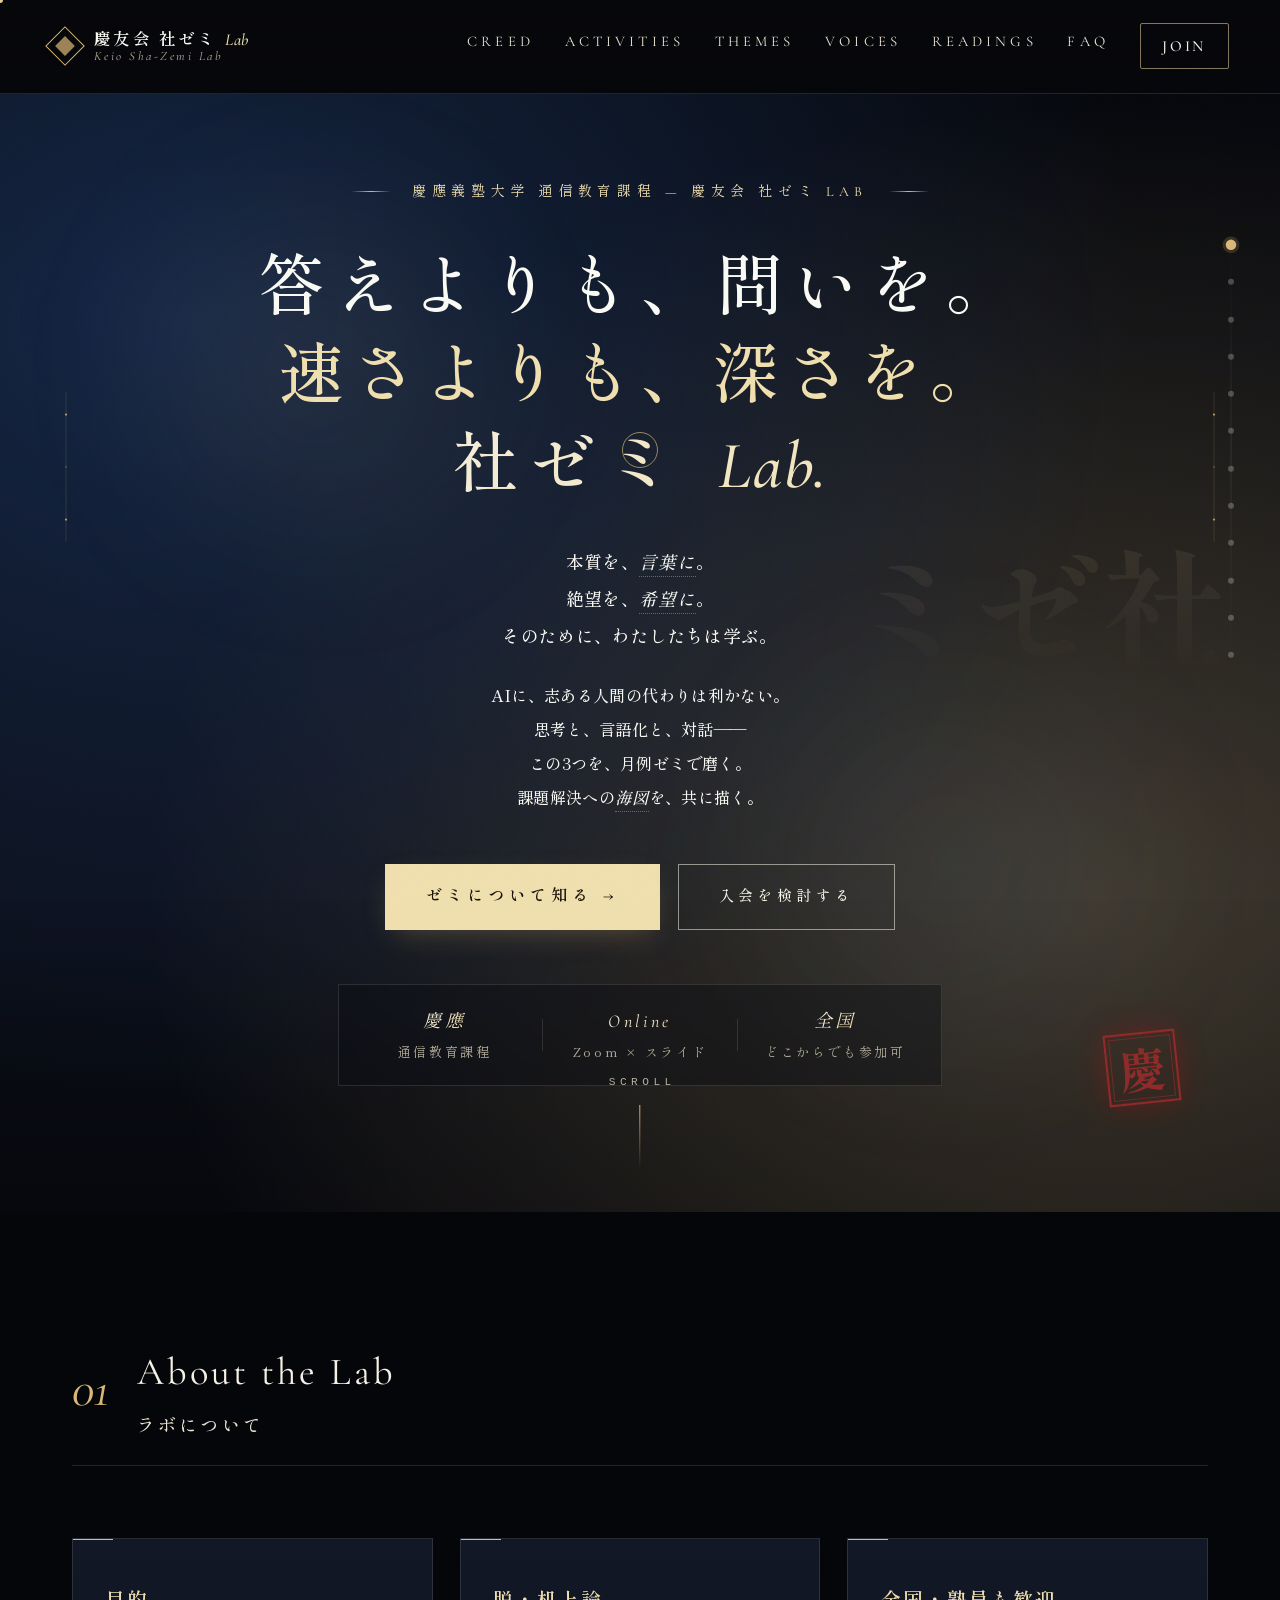
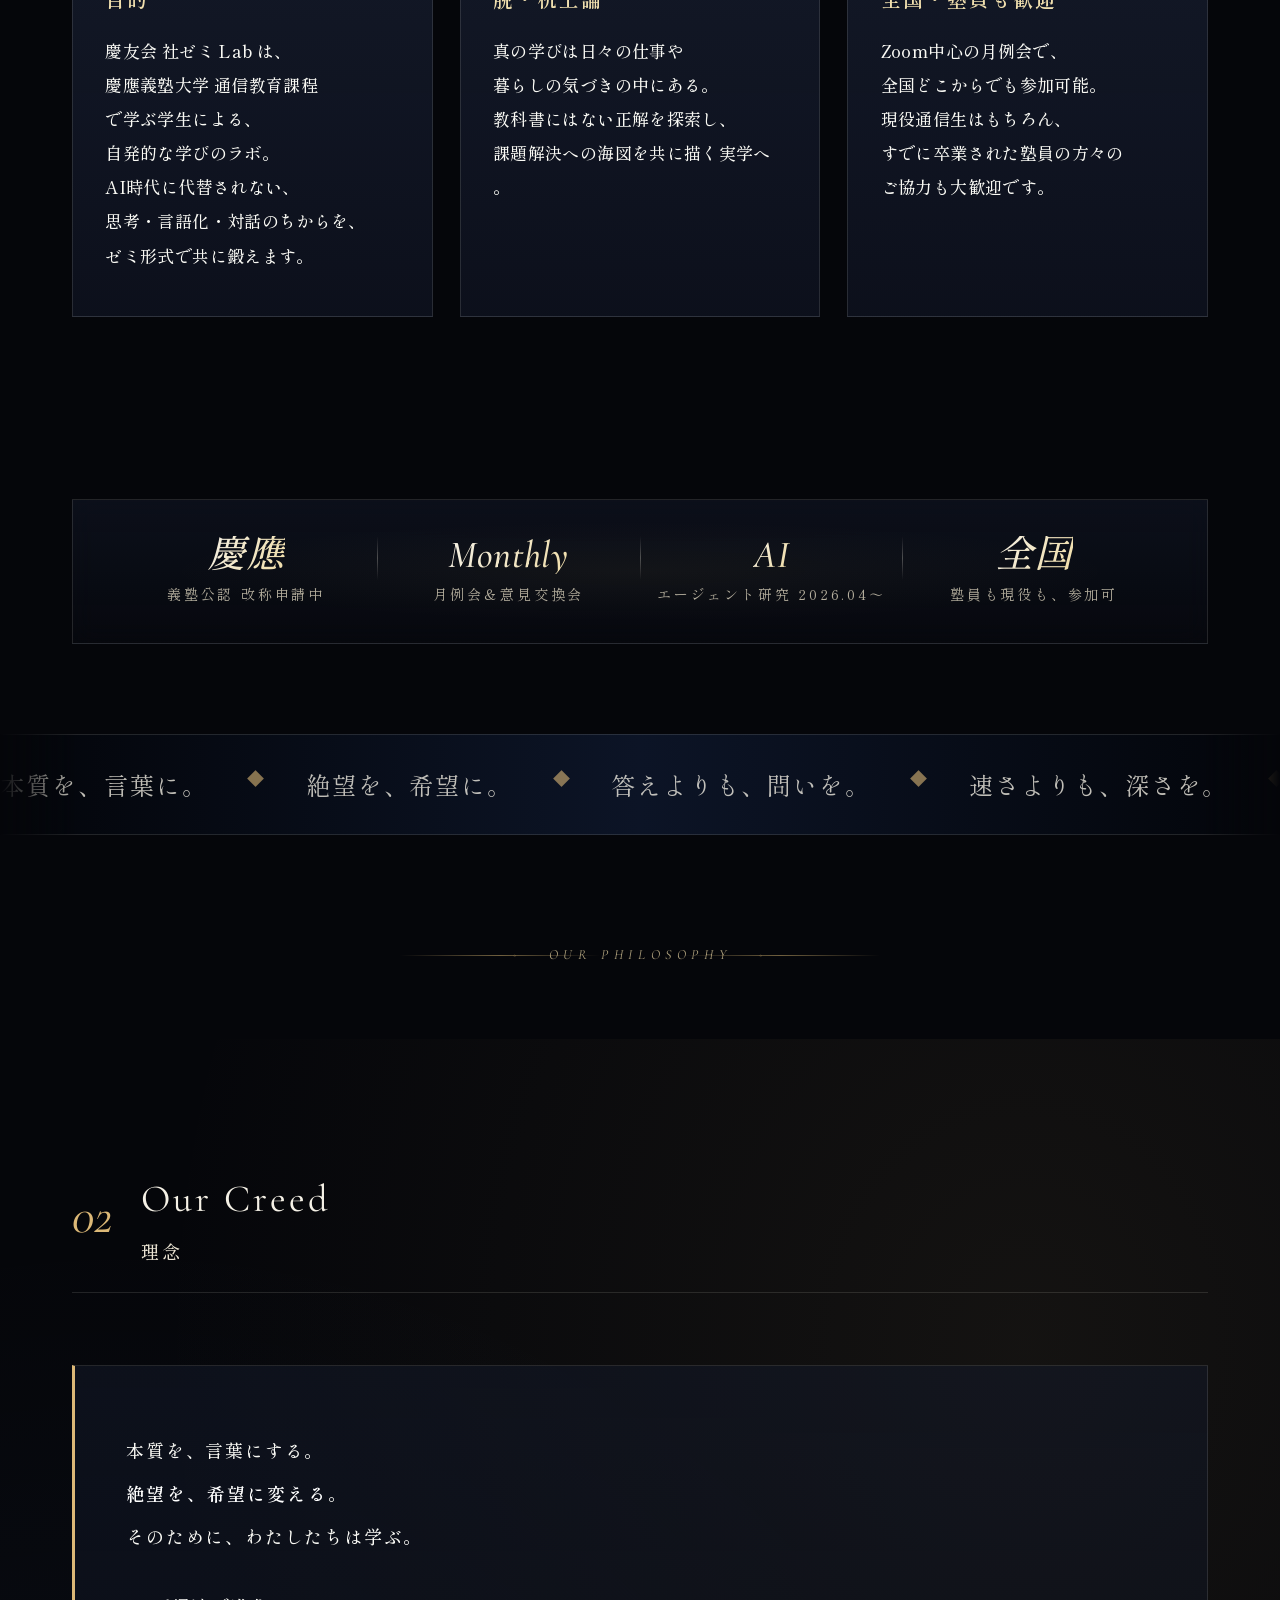
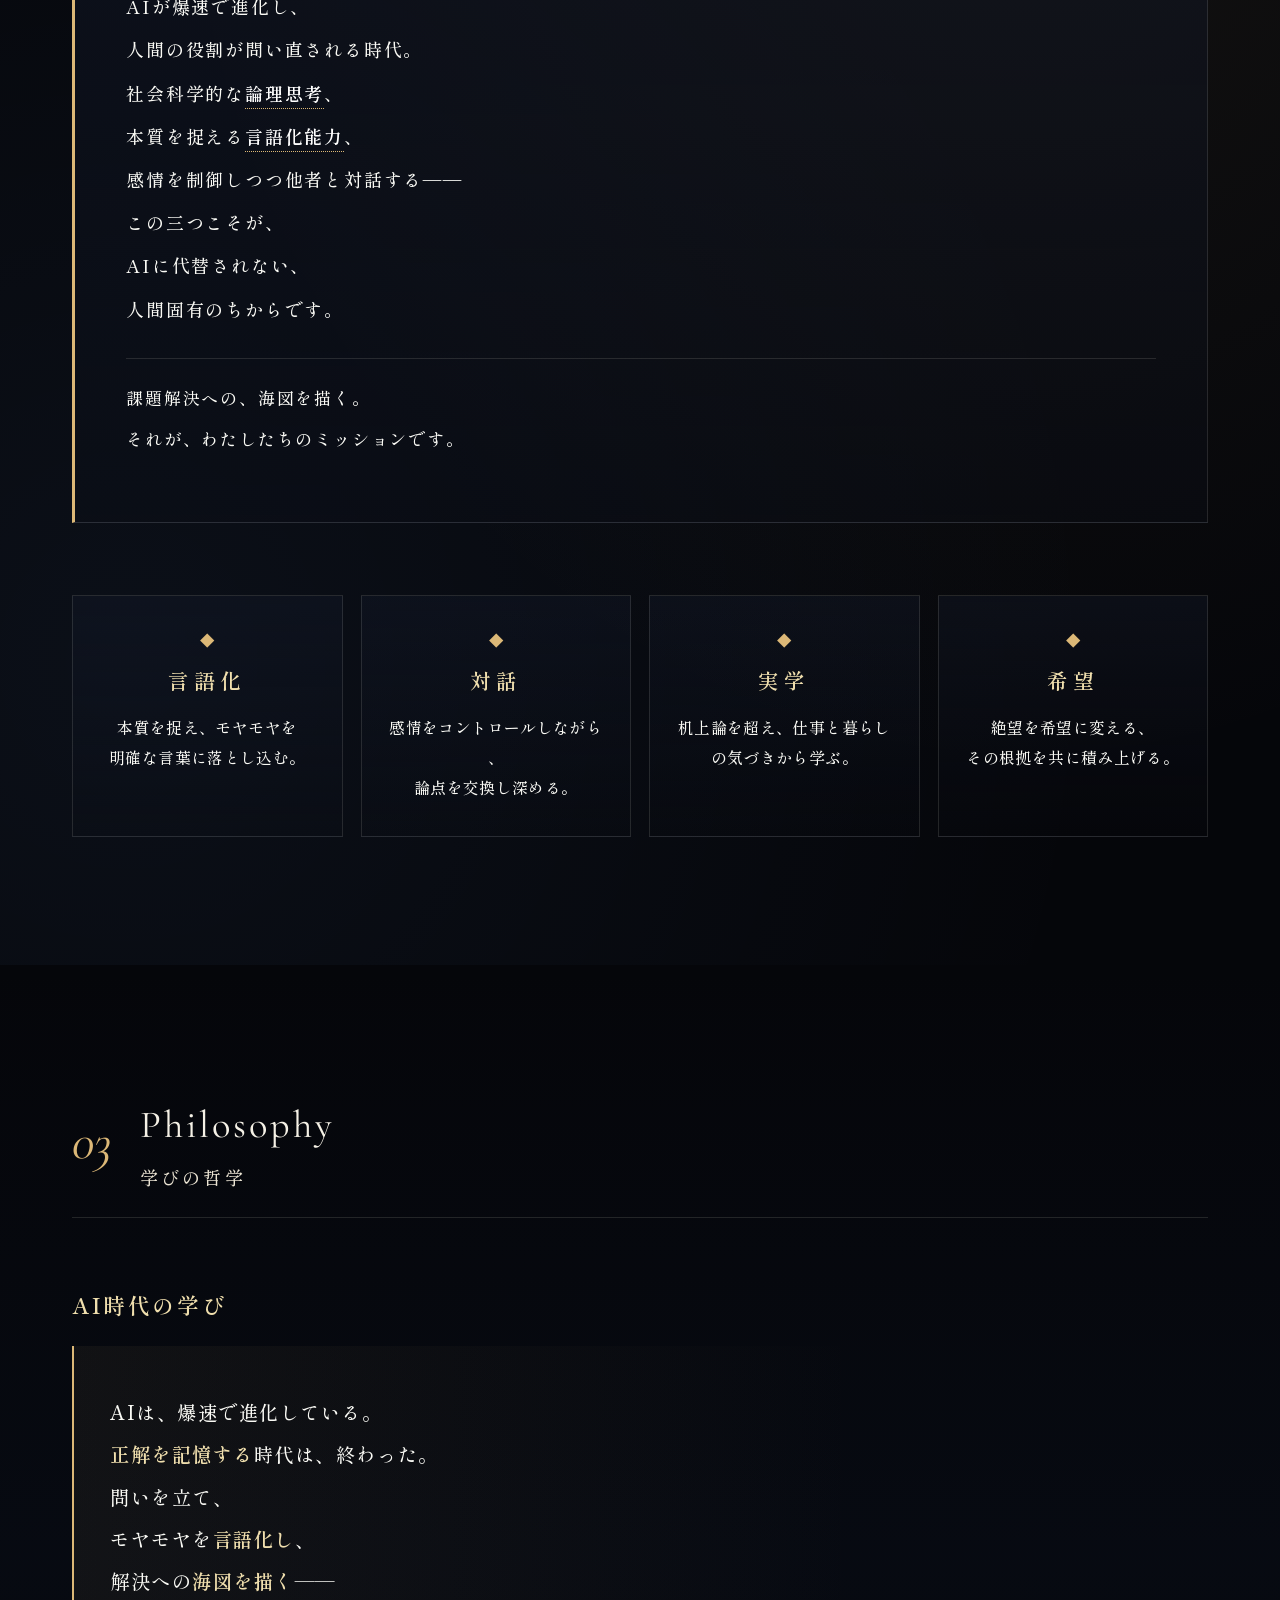
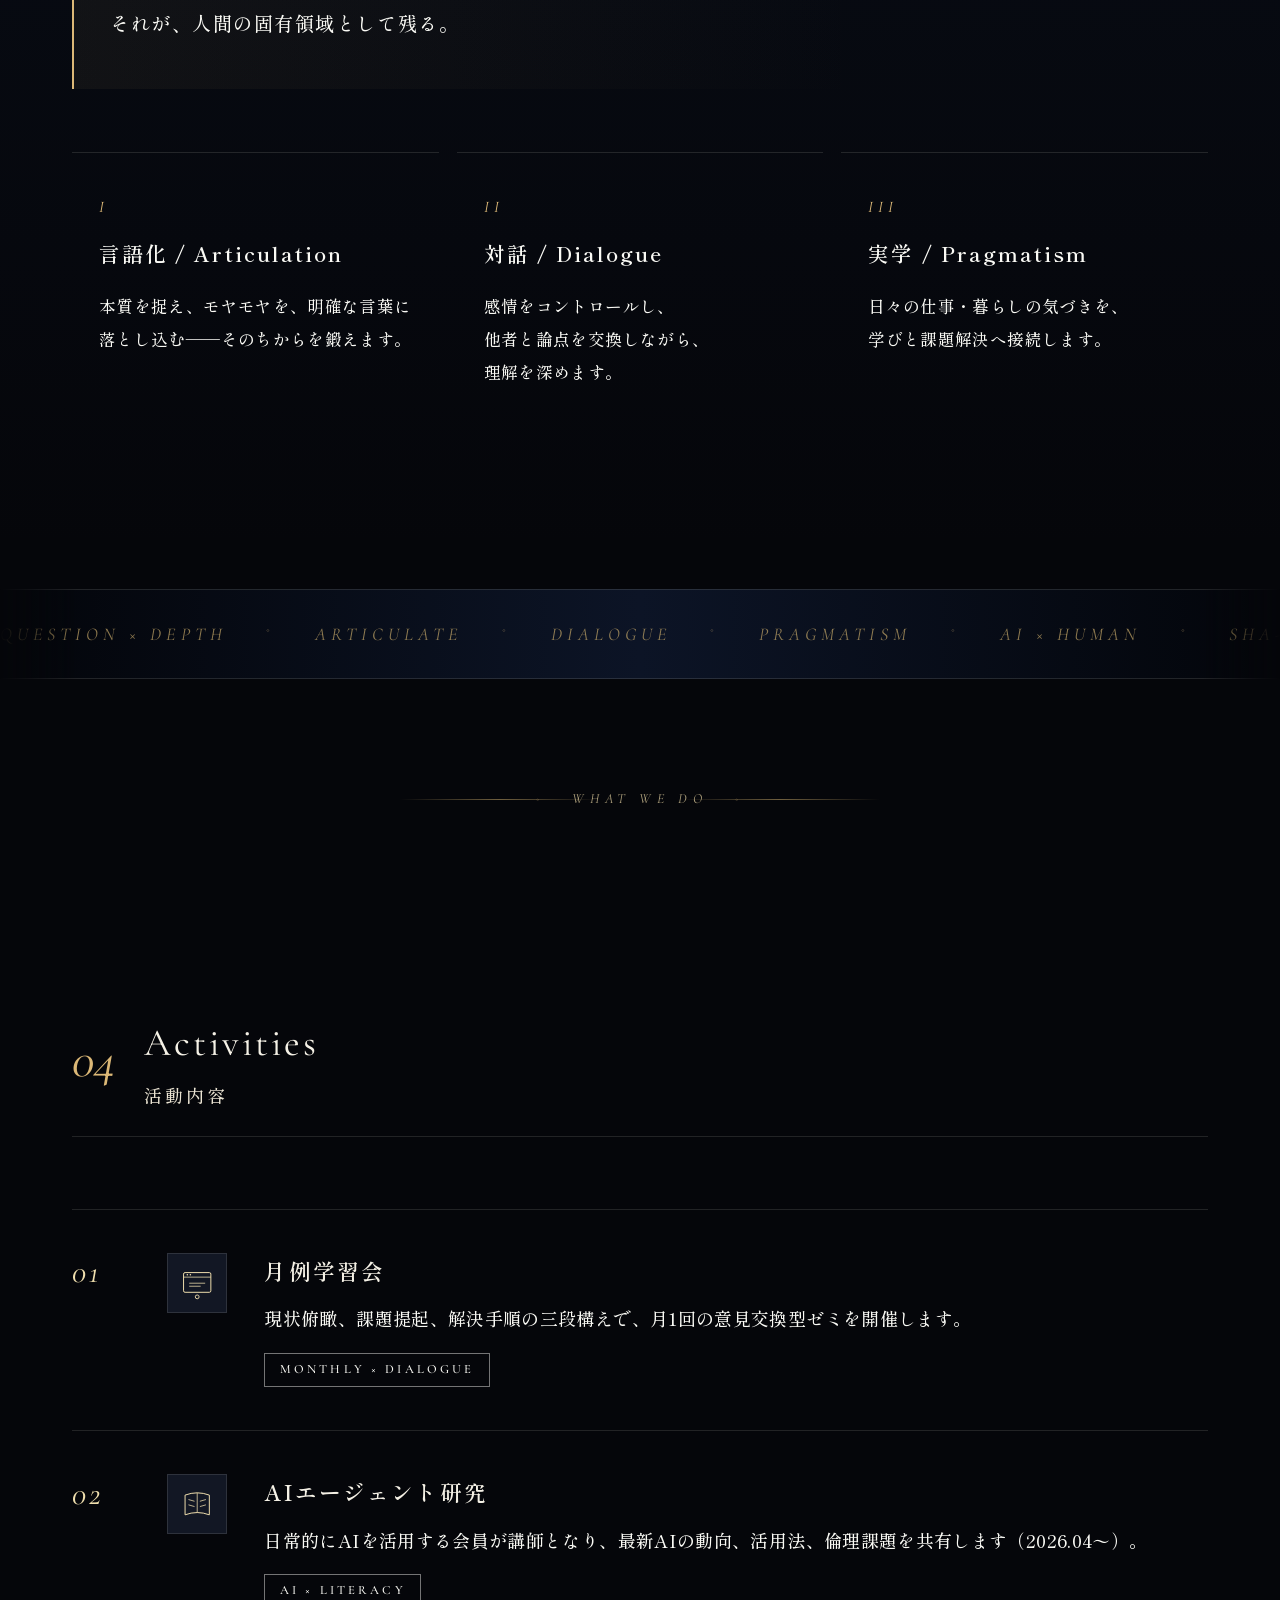
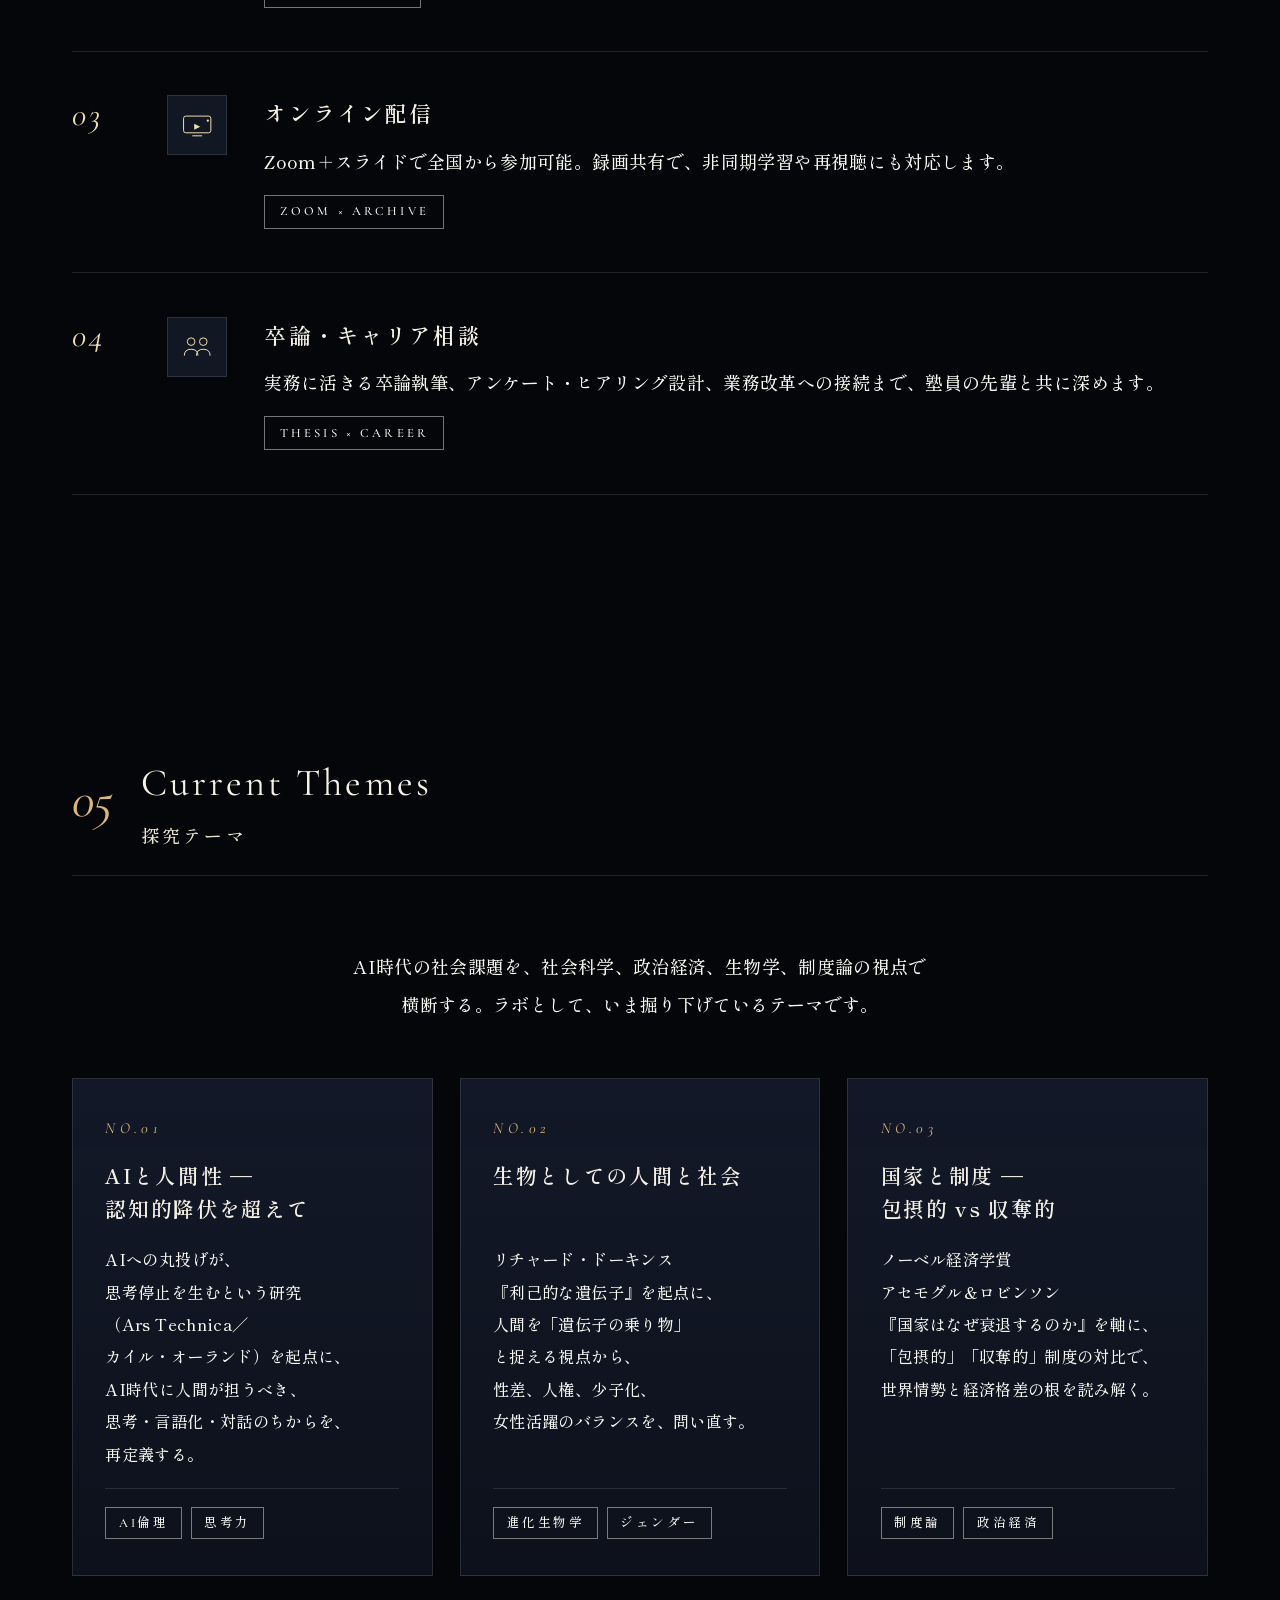
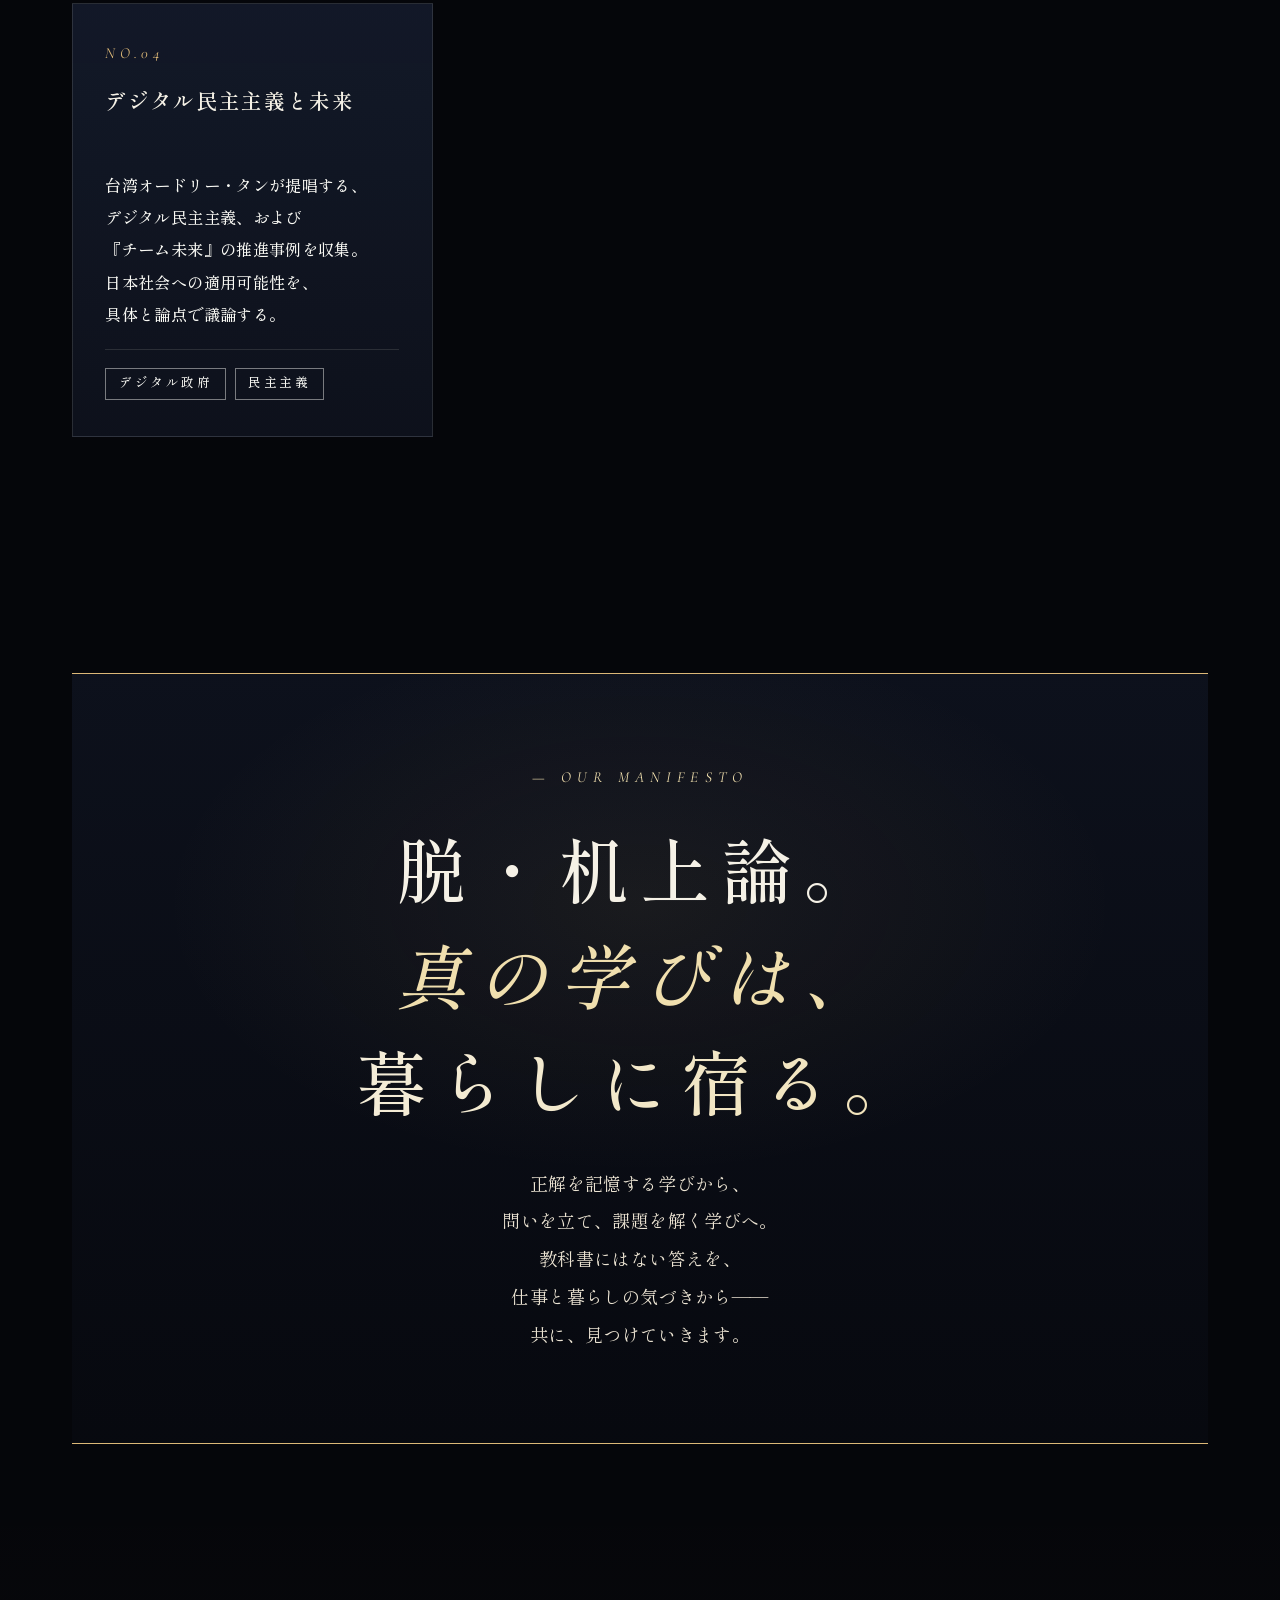
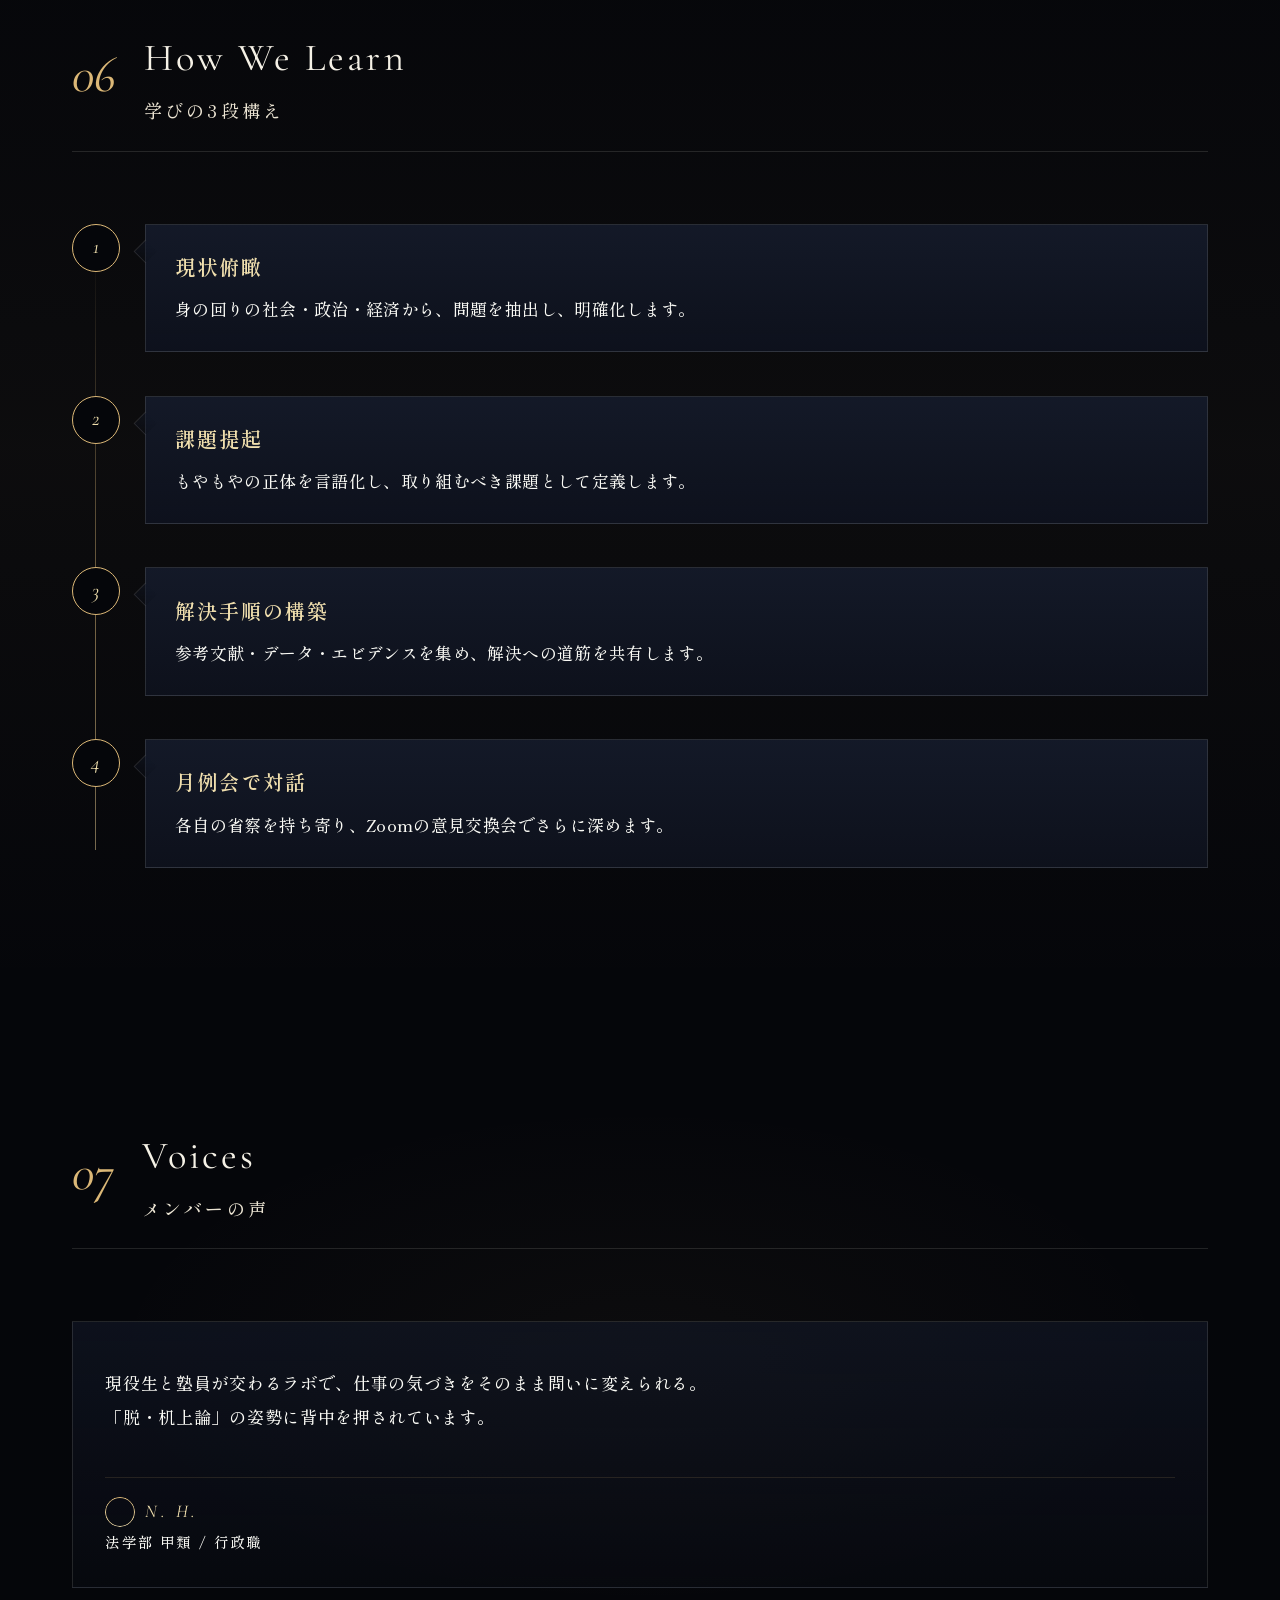
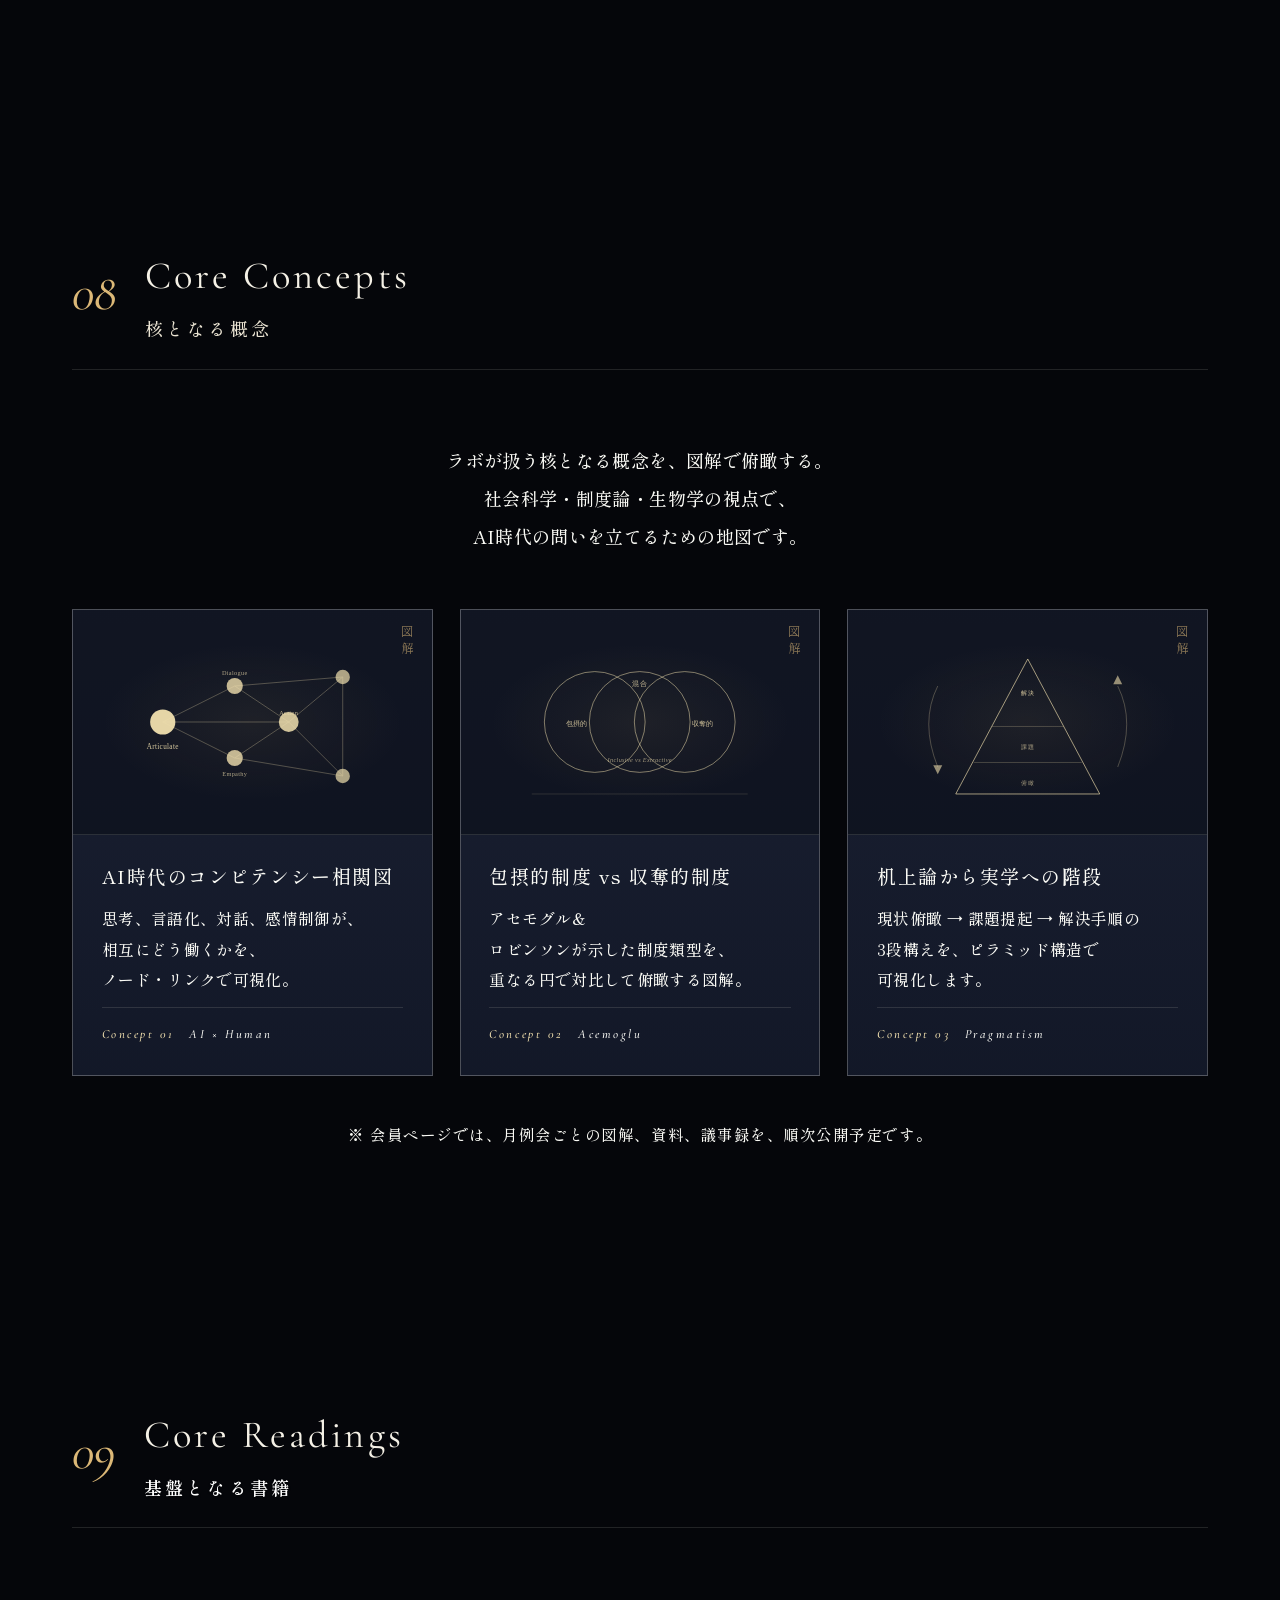
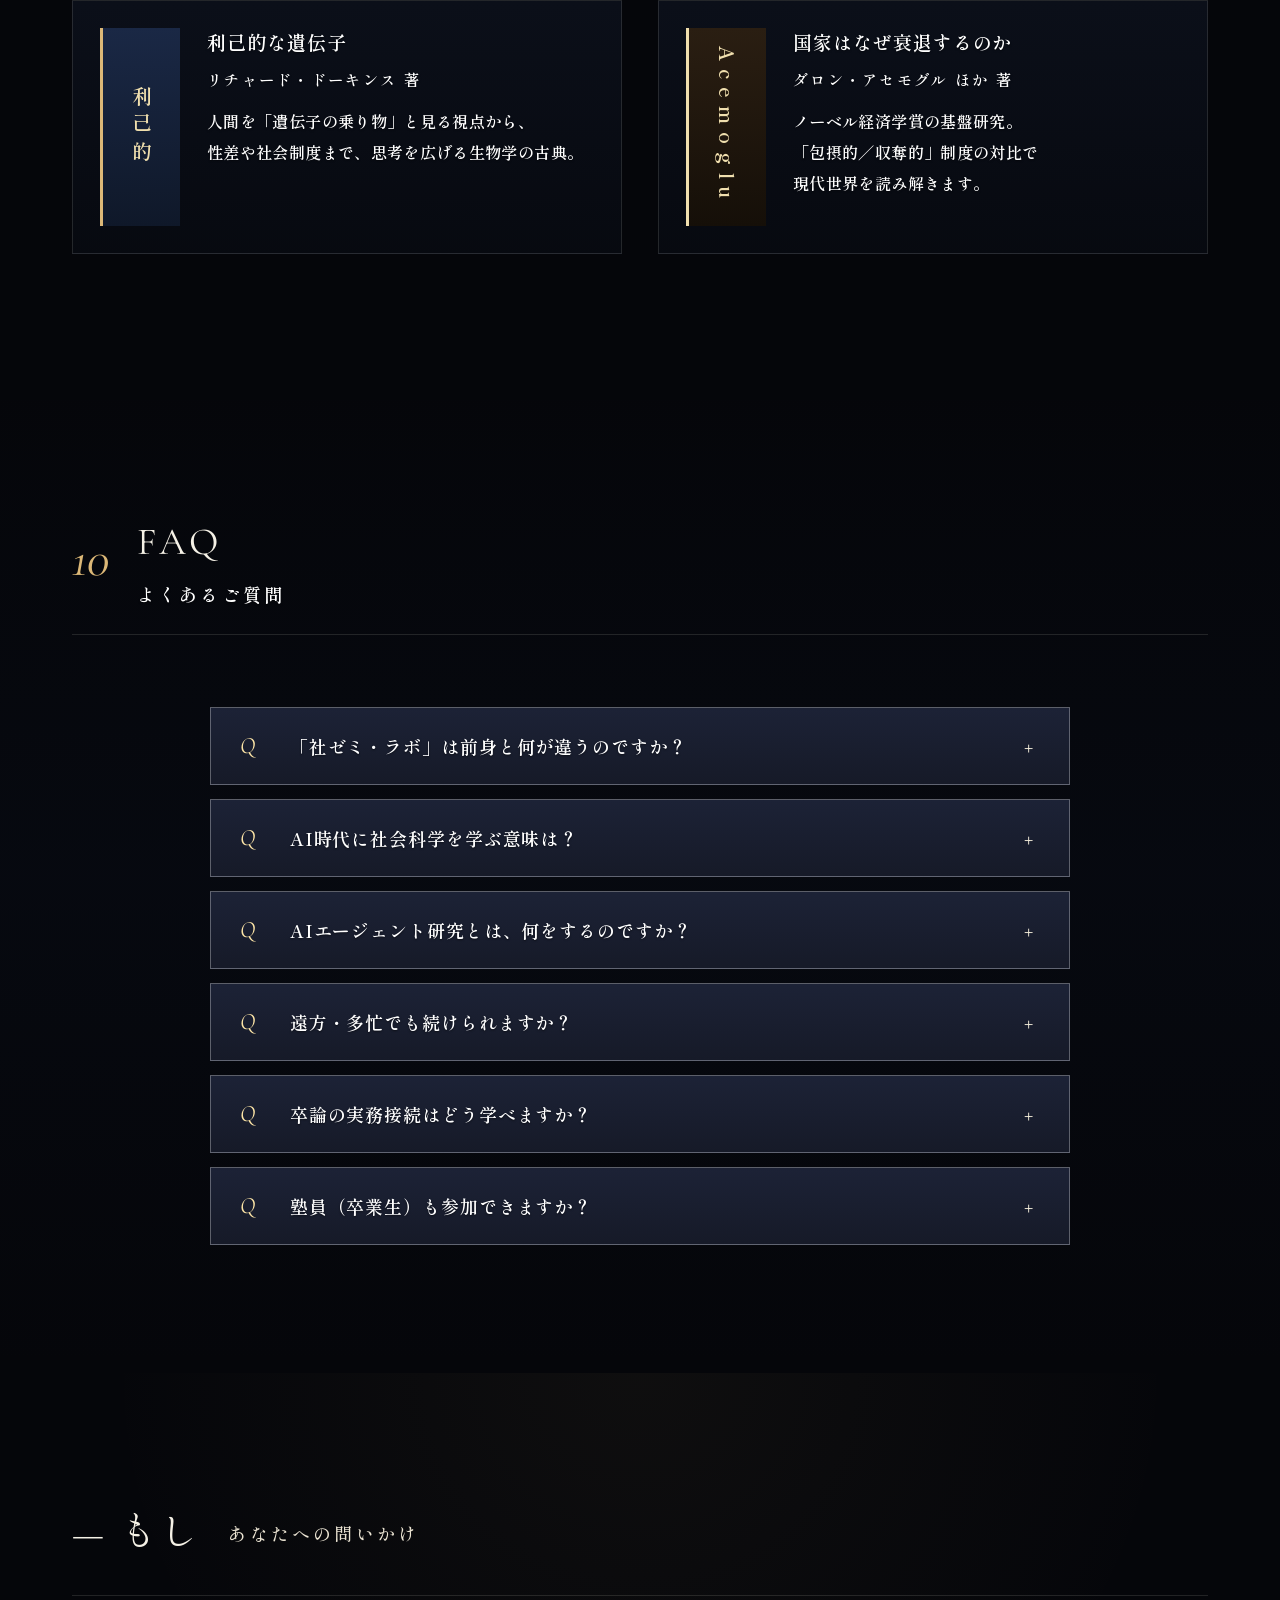
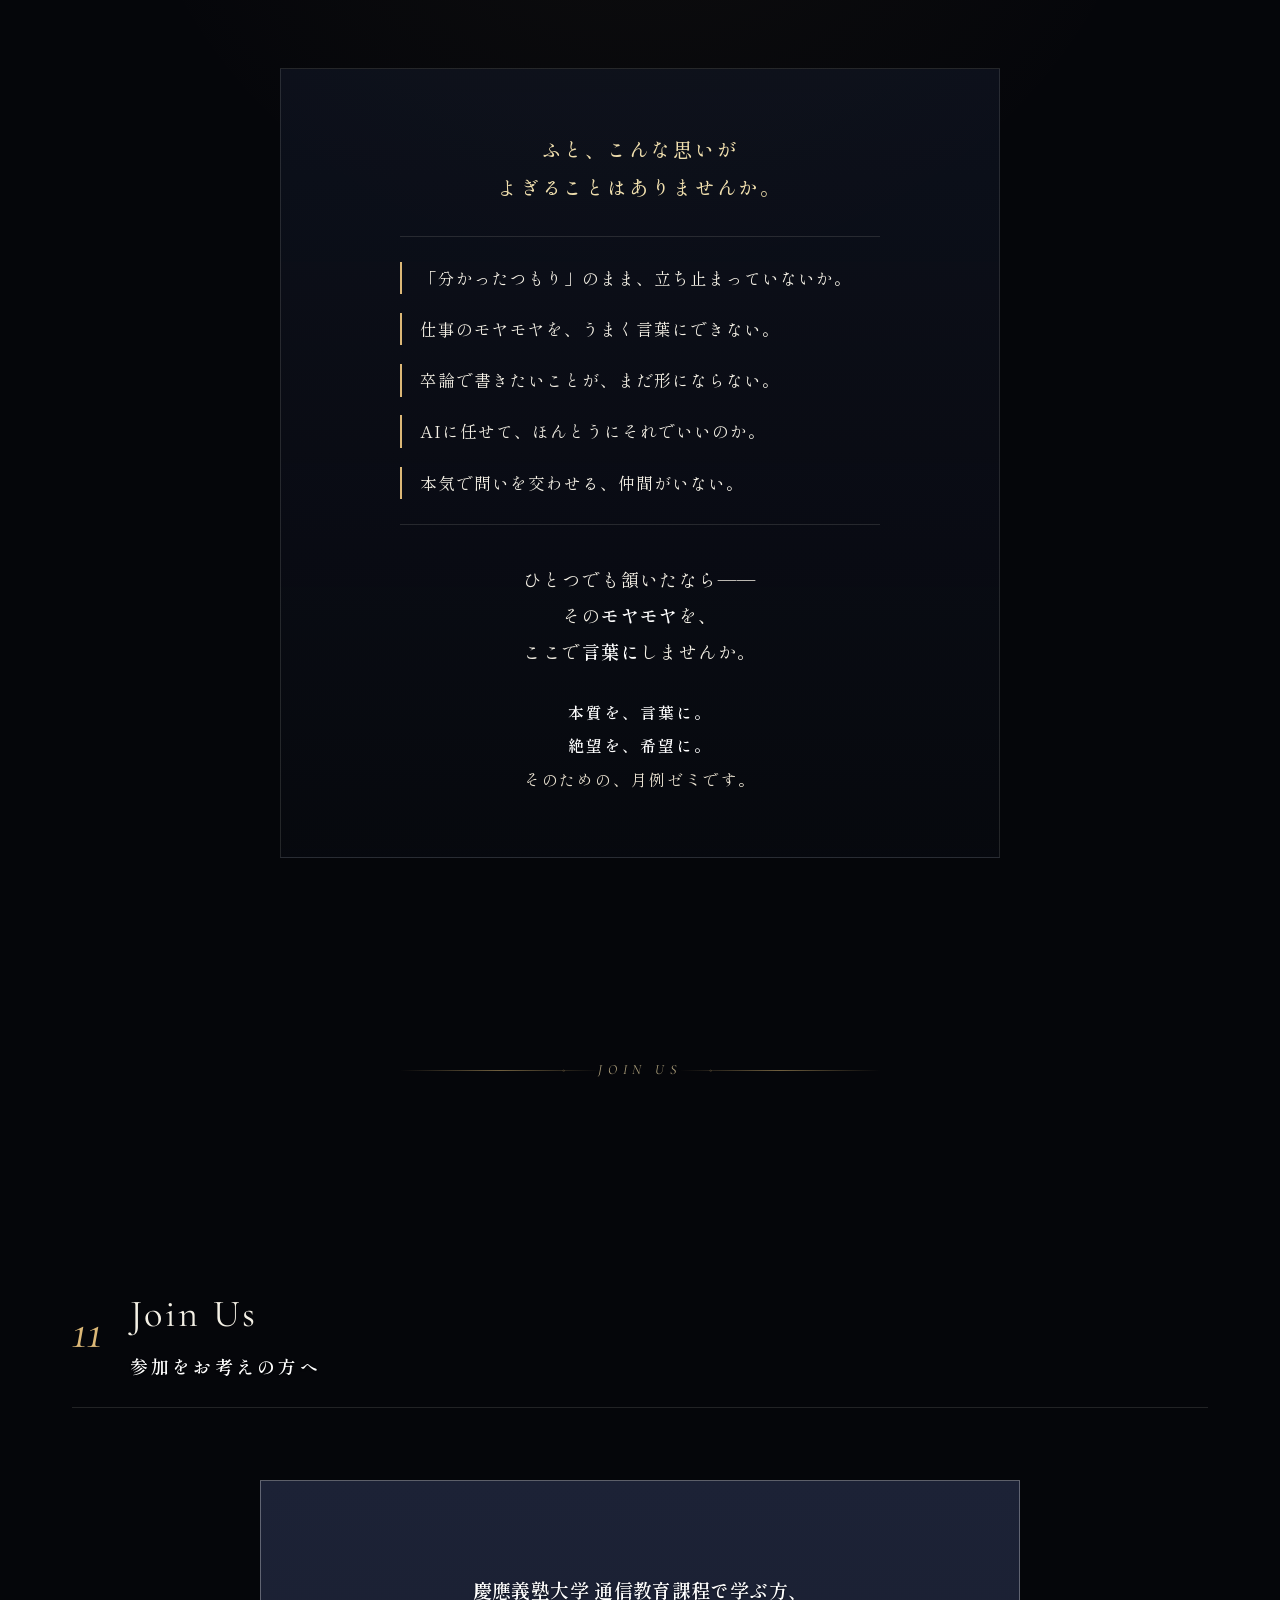
==== commit 757c6c43: "feat: 悩み言語化セクション + Join CTA 上部に安心情報を追加 【1. 悩み言語化セクション (#whisper)】 FAQ と Join Us の間に挿入。読者の悩み (モヤモヤ) を" ====
--- a/index.html
+++ b/index.html
@@ -27,9 +27,9 @@
     }
   }
   </script>
-<link rel="preconnect" href="https://fonts.googleapis.com" /><link rel="preconnect" href="https://fonts.gstatic.com" crossorigin /><link rel="preload" as="style" href="https://fonts.googleapis.com/css2?family=Cormorant+Garamond:ital,wght@0,400;0,500;1,400;1,500&family=Shippori+Mincho:wght@500;600;700&display=swap" /><link href="https://fonts.googleapis.com/css2?family=Cormorant+Garamond:ital,wght@0,400;0,500;1,400;1,500&family=Shippori+Mincho:wght@500;600;700&display=swap" rel="stylesheet" /><link rel="stylesheet" href="assets/css/main.css?v=133" /></head><body><a href="#main" class="skip-link">メインコンテンツへスキップ</a><div class="cursor" id="cursor" aria-hidden="true"><div class="cursor__dot"></div><div class="cursor__ring"></div></div><div id="loading" class="ld" aria-hidden="false" aria-label="ロード中"><div class="ld-vignette" aria-hidden="true"></div><div class="ld-corners" aria-hidden="true"><span class="ld-corner ld-corner-tl"></span><span class="ld-corner ld-corner-tr"></span><span class="ld-corner ld-corner-bl"></span><span class="ld-corner ld-corner-br"></span></div><div class="ld-inner"><p class="ld-eyebrow"><span>Keio · Sociology · Seminar</span></p><div class="ld-mark" aria-hidden="true"><svg viewBox="0 0 120 120" fill="none"><circle class="ld-ring" cx="60" cy="60" r="44" stroke="currentColor" stroke-width="1" /><circle class="ld-ring ld-ring-2" cx="60" cy="60" r="32" stroke="currentColor" stroke-width="0.8" /><circle cx="60" cy="60" r="3" fill="currentColor" /><line x1="60" y1="8" x2="60" y2="20" stroke="currentColor" stroke-width="0.8" /><line x1="60" y1="100" x2="60" y2="112" stroke="currentColor" stroke-width="0.8" /><line x1="8" y1="60" x2="20" y2="60" stroke="currentColor" stroke-width="0.8" /><line x1="100" y1="60" x2="112" y2="60" stroke="currentColor" stroke-width="0.8" /></svg></div><div class="ld-progress"><div class="ld-line"><div class="ld-fill" id="ld-fill"></div></div><div class="ld-meta"><span class="ld-label">Loading</span><span class="ld-count"><span id="ld-count">00</span><span class="ld-percent">%</span></span></div></div><div class="ld-dots" aria-hidden="true"><span></span><span></span><span></span><span></span><span></span></div></div></div><div class="scroll-progress" id="scroll-progress" aria-hidden="true"></div><nav class="dotnav" id="dotnav" aria-label="セクション一覧"><a href="#top" data-label="Top"><span></span></a><a href="#about" data-label="About"><span></span></a><a href="#creed" data-label="Creed"><span></span></a><a href="#philosophy" data-label="Philosophy"><span></span></a><a href="#activities" data-label="Activities"><span></span></a><a href="#themes" data-label="Themes"><span></span></a><a href="#process" data-label="Process"><span></span></a><a href="#voices" data-label="Voices"><span></span></a><a href="#resources" data-label="Resources"><span></span></a><a href="#readings" data-label="Readings"><span></span></a><a href="#faq" data-label="FAQ"><span></span></a><a href="#contact" data-label="Contact"><span></span></a></nav><div id="site" class="site" aria-hidden="true"><a id="main" tabindex="-1" class="sr-only">メインコンテンツ</a><header class="nav"><a href="#top" class="nav__brand"><span class="nav__brand-mark" aria-hidden="true"></span><span class="nav__brand-text"><span class="nav__brand-jp">慶友会 社ゼミ <em>Lab</em></span><span class="nav__brand-en">Keio Sha-Zemi Lab</span></span></a><nav class="nav__links" aria-label="メインナビゲーション"><a href="#creed">Creed</a><a href="#activities">Activities</a><a href="#themes">Themes</a><a href="#voices">Voices</a><a href="#readings">Readings</a><a href="#faq">FAQ</a><a href="membership.html" class="nav__cta">Join</a></nav><button type="button" class="nav__burger" id="nav-burger" aria-label="メニューを開く" aria-expanded="false" aria-controls="nav-drawer"><span></span><span></span><span></span></button></header><div class="nav-drawer" id="nav-drawer" aria-hidden="true"><div class="nav-drawer__backdrop"></div><aside class="nav-drawer__panel" role="dialog" aria-label="モバイルメニュー"><div class="nav-drawer__header"><span class="nav-drawer__title">慶友会 社ゼミ <em>Lab</em></span><button type="button" class="nav-drawer__close" id="nav-drawer-close" aria-label="メニューを閉じる">✕</button></div><nav class="nav-drawer__links"><a href="#about" data-drawer-link>About</a><a href="#creed" data-drawer-link>Creed</a><a href="#philosophy" data-drawer-link>Philosophy</a><a href="#activities" data-drawer-link>Activities</a><a href="#themes" data-drawer-link>Themes</a><a href="#process" data-drawer-link>Process</a><a href="#voices" data-drawer-link>Voices</a><a href="#resources" data-drawer-link>Resources</a><a href="#readings" data-drawer-link>Readings</a><a href="#faq" data-drawer-link>FAQ</a><a href="#contact" data-drawer-link>Contact</a><a href="membership.html" class="nav-drawer__cta">入会申込へ</a></nav><div class="nav-drawer__foot"><p>脱・机上論</p></div></aside></div><section id="top" class="hero"><div class="hero__bg" aria-hidden="true"><div class="hero__gradient" data-parallax="0.15"></div><div class="hero__stars" data-parallax="0.25"></div><div class="hero__glow-1"></div><div class="hero__glow-2"></div></div><div class="hero__ornament hero__ornament--left" aria-hidden="true"><svg viewBox="0 0 80 400" fill="none" xmlns="http://www.w3.org/2000/svg"><line x1="40" y1="0" x2="40" y2="400" stroke="currentColor" stroke-width="1" stroke-opacity="0.4"/><circle cx="40" cy="60" r="3" fill="currentColor" fill-opacity="0.8"/><circle cx="40" cy="200" r="2" fill="currentColor" fill-opacity="0.5"/><circle cx="40" cy="340" r="3" fill="currentColor" fill-opacity="0.8"/></svg></div><div class="hero__ornament hero__ornament--right" aria-hidden="true"><svg viewBox="0 0 80 400" fill="none" xmlns="http://www.w3.org/2000/svg"><line x1="40" y1="0" x2="40" y2="400" stroke="currentColor" stroke-width="1" stroke-opacity="0.4"/><circle cx="40" cy="60" r="3" fill="currentColor" fill-opacity="0.8"/><circle cx="40" cy="200" r="2" fill="currentColor" fill-opacity="0.5"/><circle cx="40" cy="340" r="3" fill="currentColor" fill-opacity="0.8"/></svg></div><div class="hero__signature" aria-hidden="true"><span>社</span><span>ゼ</span><span>ミ</span></div><div class="hero__seal" aria-hidden="true"><span>慶</span></div><div class="hero__content"><p class="hero__eyebrow"><span class="hero__eyebrow-line"></span>
+<link rel="preconnect" href="https://fonts.googleapis.com" /><link rel="preconnect" href="https://fonts.gstatic.com" crossorigin /><link rel="preload" as="style" href="https://fonts.googleapis.com/css2?family=Cormorant+Garamond:ital,wght@0,400;0,500;1,400;1,500&family=Shippori+Mincho:wght@500;600;700&display=swap" /><link href="https://fonts.googleapis.com/css2?family=Cormorant+Garamond:ital,wght@0,400;0,500;1,400;1,500&family=Shippori+Mincho:wght@500;600;700&display=swap" rel="stylesheet" /><link rel="stylesheet" href="assets/css/main.css?v=135" /></head><body><a href="#main" class="skip-link">メインコンテンツへスキップ</a><div class="cursor" id="cursor" aria-hidden="true"><div class="cursor__dot"></div><div class="cursor__ring"></div></div><div id="loading" class="ld" aria-hidden="false" aria-label="ロード中"><div class="ld-vignette" aria-hidden="true"></div><div class="ld-corners" aria-hidden="true"><span class="ld-corner ld-corner-tl"></span><span class="ld-corner ld-corner-tr"></span><span class="ld-corner ld-corner-bl"></span><span class="ld-corner ld-corner-br"></span></div><div class="ld-inner"><p class="ld-eyebrow"><span>Keio · Sociology · Seminar</span></p><div class="ld-mark" aria-hidden="true"><svg viewBox="0 0 120 120" fill="none"><circle class="ld-ring" cx="60" cy="60" r="44" stroke="currentColor" stroke-width="1" /><circle class="ld-ring ld-ring-2" cx="60" cy="60" r="32" stroke="currentColor" stroke-width="0.8" /><circle cx="60" cy="60" r="3" fill="currentColor" /><line x1="60" y1="8" x2="60" y2="20" stroke="currentColor" stroke-width="0.8" /><line x1="60" y1="100" x2="60" y2="112" stroke="currentColor" stroke-width="0.8" /><line x1="8" y1="60" x2="20" y2="60" stroke="currentColor" stroke-width="0.8" /><line x1="100" y1="60" x2="112" y2="60" stroke="currentColor" stroke-width="0.8" /></svg></div><div class="ld-progress"><div class="ld-line"><div class="ld-fill" id="ld-fill"></div></div><div class="ld-meta"><span class="ld-label">Loading</span><span class="ld-count"><span id="ld-count">00</span><span class="ld-percent">%</span></span></div></div><div class="ld-dots" aria-hidden="true"><span></span><span></span><span></span><span></span><span></span></div></div></div><div class="scroll-progress" id="scroll-progress" aria-hidden="true"></div><nav class="dotnav" id="dotnav" aria-label="セクション一覧"><a href="#top" data-label="Top"><span></span></a><a href="#about" data-label="About"><span></span></a><a href="#creed" data-label="Creed"><span></span></a><a href="#philosophy" data-label="Philosophy"><span></span></a><a href="#activities" data-label="Activities"><span></span></a><a href="#themes" data-label="Themes"><span></span></a><a href="#process" data-label="Process"><span></span></a><a href="#voices" data-label="Voices"><span></span></a><a href="#resources" data-label="Resources"><span></span></a><a href="#readings" data-label="Readings"><span></span></a><a href="#faq" data-label="FAQ"><span></span></a><a href="#contact" data-label="Contact"><span></span></a></nav><div id="site" class="site" aria-hidden="true"><a id="main" tabindex="-1" class="sr-only">メインコンテンツ</a><header class="nav"><a href="#top" class="nav__brand"><span class="nav__brand-mark" aria-hidden="true"></span><span class="nav__brand-text"><span class="nav__brand-jp">慶友会 社ゼミ <em>Lab</em></span><span class="nav__brand-en">Keio Sha-Zemi Lab</span></span></a><nav class="nav__links" aria-label="メインナビゲーション"><a href="#creed">Creed</a><a href="#activities">Activities</a><a href="#themes">Themes</a><a href="#voices">Voices</a><a href="#readings">Readings</a><a href="#faq">FAQ</a><a href="membership.html" class="nav__cta">Join</a></nav><button type="button" class="nav__burger" id="nav-burger" aria-label="メニューを開く" aria-expanded="false" aria-controls="nav-drawer"><span></span><span></span><span></span></button></header><div class="nav-drawer" id="nav-drawer" aria-hidden="true"><div class="nav-drawer__backdrop"></div><aside class="nav-drawer__panel" role="dialog" aria-label="モバイルメニュー"><div class="nav-drawer__header"><span class="nav-drawer__title">慶友会 社ゼミ <em>Lab</em></span><button type="button" class="nav-drawer__close" id="nav-drawer-close" aria-label="メニューを閉じる">✕</button></div><nav class="nav-drawer__links"><a href="#about" data-drawer-link>About</a><a href="#creed" data-drawer-link>Creed</a><a href="#philosophy" data-drawer-link>Philosophy</a><a href="#activities" data-drawer-link>Activities</a><a href="#themes" data-drawer-link>Themes</a><a href="#process" data-drawer-link>Process</a><a href="#voices" data-drawer-link>Voices</a><a href="#resources" data-drawer-link>Resources</a><a href="#readings" data-drawer-link>Readings</a><a href="#faq" data-drawer-link>FAQ</a><a href="#contact" data-drawer-link>Contact</a><a href="membership.html" class="nav-drawer__cta">入会申込へ</a></nav><div class="nav-drawer__foot"><p>脱・机上論</p></div></aside></div><section id="top" class="hero"><div class="hero__bg" aria-hidden="true"><div class="hero__gradient" data-parallax="0.15"></div><div class="hero__stars" data-parallax="0.25"></div><div class="hero__glow-1"></div><div class="hero__glow-2"></div></div><div class="hero__ornament hero__ornament--left" aria-hidden="true"><svg viewBox="0 0 80 400" fill="none" xmlns="http://www.w3.org/2000/svg"><line x1="40" y1="0" x2="40" y2="400" stroke="currentColor" stroke-width="1" stroke-opacity="0.4"/><circle cx="40" cy="60" r="3" fill="currentColor" fill-opacity="0.8"/><circle cx="40" cy="200" r="2" fill="currentColor" fill-opacity="0.5"/><circle cx="40" cy="340" r="3" fill="currentColor" fill-opacity="0.8"/></svg></div><div class="hero__ornament hero__ornament--right" aria-hidden="true"><svg viewBox="0 0 80 400" fill="none" xmlns="http://www.w3.org/2000/svg"><line x1="40" y1="0" x2="40" y2="400" stroke="currentColor" stroke-width="1" stroke-opacity="0.4"/><circle cx="40" cy="60" r="3" fill="currentColor" fill-opacity="0.8"/><circle cx="40" cy="200" r="2" fill="currentColor" fill-opacity="0.5"/><circle cx="40" cy="340" r="3" fill="currentColor" fill-opacity="0.8"/></svg></div><div class="hero__signature" aria-hidden="true"><span>社</span><span>ゼ</span><span>ミ</span></div><div class="hero__seal" aria-hidden="true"><span>慶</span></div><div class="hero__content"><p class="hero__eyebrow"><span class="hero__eyebrow-line"></span>
 慶應義塾大学 通信教育課程 — 慶友会 社ゼミ Lab
-<span class="hero__eyebrow-line"></span></p><h2 class="hero__title"><span>答えよりも、問いを。</span><span>速さよりも、深さを。</span><span class="hero__title--accent">社ゼミ <em class="hero__title--en">Lab.</em></span></h2><p class="hero__lead">本質を、<em>言葉に</em>。<br class="br-sm" />絶望を、<em>希望に</em>。<br class="br-md" />そのために、わたしたちは学ぶ。</p><p class="hero__lead hero__lead--soft">AIに、志ある人間の代わりは利かない。<br class="br-md" />思考と、言語化と、対話——<br class="br-md" />この3つを、月例ゼミで磨く。<br class="br-md" />課題解決への<em>海図</em>を、共に描く。</p><div class="hero__actions"><a href="#about" class="btn btn--primary"><span>ゼミについて知る</span><span class="btn__arrow" aria-hidden="true">→</span></a><a href="membership.html" class="btn btn--ghost"><span>入会を検討する</span></a></div><div class="hero__metrics" aria-hidden="true"><div class="metric"><span class="metric__num">慶應</span><span class="metric__label">通信教育課程</span></div><div class="metric__divider"></div><div class="metric"><span class="metric__num">Online</span><span class="metric__label">Zoom × スライド</span></div><div class="metric__divider"></div><div class="metric"><span class="metric__num">全国</span><span class="metric__label">どこからでも参加可</span></div></div></div><div class="hero__scroll" aria-hidden="true"><span>SCROLL</span><span class="hero__scroll-line"></span></div></section><section id="about" class="section section--about"><div class="section__header"><span class="section__num">01</span><h3 class="section__title">About the Lab</h3><p class="section__subtitle">ラボについて</p></div><div class="about__grid"><div class="about__card"><h4>目的</h4><p>慶友会 社ゼミ Lab は、<br />慶應義塾大学 通信教育課程<br />で学ぶ学生による、<br />自発的な学びのラボ。<br />AI時代に代替されない、<br />思考・言語化・対話のちからを、<br />ゼミ形式で共に鍛えます。</p></div><div class="about__card"><h4>脱・机上論</h4><p>真の学びは日々の仕事や<br />暮らしの気づきの中にある。<br />教科書にはない正解を探索し、<br />課題解決への海図を共に描く実学へ。</p></div><div class="about__card"><h4>全国・塾員も歓迎</h4><p>Zoom中心の月例会で、<br />全国どこからでも参加可能。<br />現役通信生はもちろん、<br />すでに卒業された塾員の方々の<br />ご協力も大歓迎です。</p></div></div></section><section id="facts" class="facts"><div class="facts__inner"><div class="facts__item"><span class="facts__num">慶應</span><span class="facts__label">義塾公認 改称申請中</span></div><div class="facts__divider"></div><div class="facts__item"><span class="facts__num">Monthly</span><span class="facts__label">月例会＆意見交換会</span></div><div class="facts__divider"></div><div class="facts__item"><span class="facts__num">AI</span><span class="facts__label">エージェント研究 2026.04〜</span></div><div class="facts__divider"></div><div class="facts__item"><span class="facts__num">全国</span><span class="facts__label">塾員も現役も、参加可</span></div></div></section><div class="marquee" aria-hidden="true"><div class="marquee__track"><span class="marquee__w">本質を、言葉に。</span><span class="marquee__d">◆</span><span class="marquee__w">絶望を、希望に。</span><span class="marquee__d">◆</span><span class="marquee__w">答えよりも、問いを。</span><span class="marquee__d">◆</span><span class="marquee__w">速さよりも、深さを。</span><span class="marquee__d">◆</span><span class="marquee__w">脱・机上論。</span><span class="marquee__d">◆</span><span class="marquee__w">AIに、志ある人間の代わりは利かない。</span><span class="marquee__d">◆</span><span class="marquee__w">課題解決への海図を、描く。</span><span class="marquee__d">◆</span><span class="marquee__w">本質を、言葉に。</span><span class="marquee__d">◆</span><span class="marquee__w">絶望を、希望に。</span><span class="marquee__d">◆</span><span class="marquee__w">答えよりも、問いを。</span><span class="marquee__d">◆</span><span class="marquee__w">速さよりも、深さを。</span><span class="marquee__d">◆</span><span class="marquee__w">脱・机上論。</span><span class="marquee__d">◆</span><span class="marquee__w">AIに、志ある人間の代わりは利かない。</span><span class="marquee__d">◆</span><span class="marquee__w">課題解決への海図を、描く。</span><span class="marquee__d">◆</span></div></div><div class="section-divider" aria-hidden="true"><span class="section-divider__mark">Our Philosophy</span></div><section id="creed" class="section section--creed"><div class="section__header"><span class="section__num">02</span><h3 class="section__title">Our Creed</h3><p class="section__subtitle">理念</p></div><div class="creed__body"><blockquote class="creed__statement"><p>本質を、言葉にする。<br class="br-md" /><em>絶望を、希望に変える</em>。<br class="br-md" />そのために、わたしたちは学ぶ。</p><p>AIが爆速で進化し、<br class="br-md" />人間の役割が問い直される時代。<br class="br-md" />社会科学的な<strong>論理思考</strong>、<br class="br-sm" />本質を捉える<strong>言語化能力</strong>、<br class="br-md" />感情を制御しつつ他者と対話する——<br class="br-md" />この三つこそが、<br class="br-sm" />AIに代替されない、<br class="br-sm" />人間固有のちからです。</p><p class="creed__sign">課題解決への、海図を描く。<br class="br-md" />それが、わたしたちのミッションです。</p></blockquote><div class="creed__values"><div class="value"><span class="value__mark" aria-hidden="true">◆</span><h5>言語化</h5><p>本質を捉え、モヤモヤを<br />明確な言葉に落とし込む。</p></div><div class="value"><span class="value__mark" aria-hidden="true">◆</span><h5>対話</h5><p>感情をコントロールしながら、<br /><br class="br-mobile" />論点を交換し深める。</p></div><div class="value"><span class="value__mark" aria-hidden="true">◆</span><h5>実学</h5><p>机上論を超え、仕事と暮らし<br />の気づきから学ぶ。</p></div><div class="value"><span class="value__mark" aria-hidden="true">◆</span><h5>希望</h5><p>絶望を希望に変える、<br />その根拠を共に積み上げる。</p></div></div></div></section><section id="philosophy" class="section section--philosophy"><div class="section__header"><span class="section__num">03</span><h3 class="section__title">Philosophy</h3><p class="section__subtitle">学びの哲学</p></div><div class="philosophy__aside" aria-hidden="true"></div><div class="philosophy__body"><h4 class="philosophy__heading">AI時代の学び</h4><blockquote class="philosophy__quote">AIは、爆速で進化している。<br class="br-md" /><em>正解を記憶する</em>時代は、終わった。<br class="br-md" />問いを立て、<br class="br-sm" />モヤモヤを<em>言語化し</em>、<br class="br-md" />解決への<em>海図を描く</em>——<br class="br-md" />それが、人間の固有領域として残る。</blockquote><div class="philosophy__pillars"><div class="pillar"><span class="pillar__num">I</span><h5>言語化 / Articulation</h5><p>本質を捉え、モヤモヤを、明確な言葉に<br />落とし込む——そのちからを鍛えます。</p></div><div class="pillar"><span class="pillar__num">II</span><h5>対話 / Dialogue</h5><p>感情をコントロールし、<br />他者と論点を交換しながら、<br />理解を深めます。</p></div><div class="pillar"><span class="pillar__num">III</span><h5>実学 / Pragmatism</h5><p>日々の仕事・暮らしの気づきを、<br />学びと課題解決へ接続します。</p></div></div></div></section><div class="marquee marquee--rev" aria-hidden="true"><div class="marquee__track"><span class="marquee__w">QUESTION × DEPTH</span><span class="marquee__d">◇</span><span class="marquee__w">ARTICULATE</span><span class="marquee__d">◇</span><span class="marquee__w">DIALOGUE</span><span class="marquee__d">◇</span><span class="marquee__w">PRAGMATISM</span><span class="marquee__d">◇</span><span class="marquee__w">AI × HUMAN</span><span class="marquee__d">◇</span><span class="marquee__w">SHA-ZEMI LAB</span><span class="marquee__d">◇</span><span class="marquee__w">QUESTION × DEPTH</span><span class="marquee__d">◇</span><span class="marquee__w">ARTICULATE</span><span class="marquee__d">◇</span><span class="marquee__w">DIALOGUE</span><span class="marquee__d">◇</span><span class="marquee__w">PRAGMATISM</span><span class="marquee__d">◇</span><span class="marquee__w">AI × HUMAN</span><span class="marquee__d">◇</span><span class="marquee__w">SHA-ZEMI LAB</span><span class="marquee__d">◇</span></div></div><div class="section-divider" aria-hidden="true"><span class="section-divider__mark">What We Do</span></div><section id="activities" class="section section--activities"><div class="section__header"><span class="section__num">04</span><h3 class="section__title">Activities</h3><p class="section__subtitle">活動内容</p></div><ul class="activities__list"><li class="activity"><span class="activity__index">01</span><div class="activity__icon" aria-hidden="true"><svg viewBox="0 0 48 48" fill="none" xmlns="http://www.w3.org/2000/svg"><rect x="6" y="10" width="36" height="26" rx="2" stroke="currentColor" stroke-width="1.3"/><path d="M6 16 L42 16" stroke="currentColor" stroke-width="1"/><circle cx="11" cy="13" r="1" fill="currentColor"/><circle cx="15" cy="13" r="1" fill="currentColor"/><path d="M14 24 L34 24 M14 28 L28 28" stroke="currentColor" stroke-width="1" stroke-linecap="round"/><circle cx="24" cy="42" r="2.5" stroke="currentColor" stroke-width="1.2"/></svg></div><div class="activity__body"><h5>月例学習会</h5><p>現状俯瞰、課題提起、解決手順の三段構えで、月1回の意見交換型ゼミを開催します。</p><span class="activity__tag">Monthly × Dialogue</span></div></li><li class="activity"><span class="activity__index">02</span><div class="activity__icon" aria-hidden="true"><svg viewBox="0 0 48 48" fill="none" xmlns="http://www.w3.org/2000/svg"><path d="M8 12 Q24 6 40 12 L40 38 Q24 32 8 38 Z" stroke="currentColor" stroke-width="1.3"/><path d="M24 9 L24 35" stroke="currentColor" stroke-width="1"/><path d="M13 18 L20 20 M28 20 L35 18" stroke="currentColor" stroke-width="1" stroke-linecap="round"/><path d="M13 25 L20 27 M28 27 L35 25" stroke="currentColor" stroke-width="1" stroke-linecap="round"/></svg></div><div class="activity__body"><h5>AIエージェント研究</h5><p>日常的にAIを活用する会員が講師となり、最新AIの動向、活用法、倫理課題を共有します（2026.04〜）。</p><span class="activity__tag">AI × Literacy</span></div></li><li class="activity"><span class="activity__index">03</span><div class="activity__icon" aria-hidden="true"><svg viewBox="0 0 48 48" fill="none" xmlns="http://www.w3.org/2000/svg"><rect x="6" y="12" width="36" height="22" rx="3" stroke="currentColor" stroke-width="1.3"/><path d="M20 22 L28 26 L20 30 Z" fill="currentColor"/><path d="M18 38 L30 38" stroke="currentColor" stroke-width="1.3" stroke-linecap="round"/><circle cx="38" cy="18" r="1.5" fill="currentColor"/></svg></div><div class="activity__body"><h5>オンライン配信</h5><p>Zoom＋スライドで全国から参加可能。録画共有で、非同期学習や再視聴にも対応します。</p><span class="activity__tag">Zoom × Archive</span></div></li><li class="activity"><span class="activity__index">04</span><div class="activity__icon" aria-hidden="true"><svg viewBox="0 0 48 48" fill="none" xmlns="http://www.w3.org/2000/svg"><circle cx="16" cy="18" r="5" stroke="currentColor" stroke-width="1.3"/><circle cx="32" cy="18" r="5" stroke="currentColor" stroke-width="1.3"/><path d="M7 36 Q7 28 16 28 Q25 28 25 36" stroke="currentColor" stroke-width="1.3" stroke-linecap="round"/><path d="M23 36 Q23 28 32 28 Q41 28 41 36" stroke="currentColor" stroke-width="1.3" stroke-linecap="round"/></svg></div><div class="activity__body"><h5>卒論・キャリア相談</h5><p>実務に活きる卒論執筆、アンケート・ヒアリング設計、業務改革への接続まで、塾員の先輩と共に深めます。</p><span class="activity__tag">Thesis × Career</span></div></li></ul></section><section id="themes" class="section section--themes"><div class="section__header"><span class="section__num">05</span><h3 class="section__title">Current Themes</h3><p class="section__subtitle">探究テーマ</p></div><div class="themes__intro"><p>AI時代の社会課題を、社会科学、政治経済、生物学、<br class="br-mobile" />制度論の視点で<br />横断する。<br class="br-mobile" />ラボとして、いま掘り下げているテーマです。</p></div><div class="themes__grid"><article class="theme"><div class="theme__num">No.01</div><h4 class="theme__title">AIと人間性 — 認知的降伏を超えて</h4><p class="theme__desc">AIへの丸投げが、<br />思考停止を生むという研究<br /><br class="br-mobile" />（Ars Technica／<br />カイル・オーランド）を起点に、<br /><br class="br-mobile" />AI時代に人間が担うべき、<br /><br class="br-mobile" />思考・言語化・対話のちからを、<br /><br class="br-mobile" />再定義する。</p><div class="theme__meta"><span class="theme__tag">AI倫理</span><span class="theme__tag">思考力</span></div></article><article class="theme"><div class="theme__num">No.02</div><h4 class="theme__title">生物としての人間と社会</h4><p class="theme__desc">リチャード・ドーキンス<br />『利己的な遺伝子』を起点に、<br />人間を「遺伝子の乗り物」<br />と捉える視点から、<br />性差、人権、少子化、<br />女性活躍のバランスを、問い直す。</p><div class="theme__meta"><span class="theme__tag">進化生物学</span><span class="theme__tag">ジェンダー</span></div></article><article class="theme"><div class="theme__num">No.03</div><h4 class="theme__title">国家と制度 — <br />包摂的&nbsp;vs&nbsp;収奪的</h4><p class="theme__desc">ノーベル経済学賞<br />アセモグル＆ロビンソン<br /><br class="br-mobile" />『国家はなぜ衰退するのか』を軸に、<br /><br class="br-mobile" />「包摂的」「収奪的」制度の対比で、<br /><br class="br-mobile" />世界情勢と経済格差の根を読み解く。</p><div class="theme__meta"><span class="theme__tag">制度論</span><span class="theme__tag">政治経済</span></div></article><article class="theme"><div class="theme__num">No.04</div><h4 class="theme__title">デジタル民主主義と未来</h4><p class="theme__desc">台湾オードリー・タンが提唱する、<br />デジタル民主主義、および<br />『チーム未来』の推進事例を収集。<br />日本社会への適用可能性を、<br />具体と論点で議論する。</p><div class="theme__meta"><span class="theme__tag">デジタル政府</span><span class="theme__tag">民主主義</span></div></article></div></section><section class="manifesto" aria-label="Manifesto"><div class="manifesto__inner"><p class="manifesto__small">— Our Manifesto</p><h2 class="manifesto__big"><span>脱・机上論。</span><span>真の学びは、</span><span>暮らしに宿る。</span></h2><p class="manifesto__sub">正解を記憶する学びから、<br class="br-md" />問いを立て、課題を解く学びへ。<br class="br-md" />教科書にはない答えを、<br class="br-sm" />仕事と暮らしの気づきから——<br class="br-md" />共に、見つけていきます。</p></div></section><section id="process" class="section section--process"><div class="section__header"><span class="section__num">06</span><h3 class="section__title">How We Learn</h3><p class="section__subtitle">学びの3段構え</p></div><ol class="process__timeline"><li class="process__step"><div class="process__dot" aria-hidden="true"><span>1</span></div><div class="process__card"><h5>現状俯瞰</h5><p>身の回りの社会・政治・経済から、問題を抽出し、明確化します。</p></div></li><li class="process__step"><div class="process__dot" aria-hidden="true"><span>2</span></div><div class="process__card"><h5>課題提起</h5><p>もやもやの正体を言語化し、取り組むべき課題として定義します。</p></div></li><li class="process__step"><div class="process__dot" aria-hidden="true"><span>3</span></div><div class="process__card"><h5>解決手順の構築</h5><p>参考文献・データ・エビデンスを集め、解決への道筋を共有します。</p></div></li><li class="process__step"><div class="process__dot" aria-hidden="true"><span>4</span></div><div class="process__card"><h5>月例会で対話</h5><p>各自の省察を持ち寄り、Zoomの意見交換会でさらに深めます。</p></div></li></ol></section><section id="voices" class="section section--voices"><div class="section__header"><span class="section__num">07</span><h3 class="section__title">Voices</h3><p class="section__subtitle">メンバーの声</p></div><div class="voices__grid"><article class="voice"><p class="voice__quote">現役生と塾員が交わるラボで、仕事の気づきを<br class="br-mobile" />そのまま問いに変えられる。<br />「脱・机上論」<br class="br-mobile" />の姿勢に背中を押されています。</p><footer class="voice__foot"><span class="voice__who">N. H.</span><span class="voice__meta">法学部 甲類 / 行政職</span></footer></article></div></section><section id="resources" class="section section--resources"><div class="section__header"><span class="section__num">08</span><h3 class="section__title">Core Concepts</h3><p class="section__subtitle">核となる概念</p></div><div class="resources__intro"><p>ラボが扱う核となる概念を、図解で俯瞰する。<br /><br class="br-mobile" />社会科学・制度論・生物学の視点で、<br class="br-mobile" />AI時代の問いを立てるための地図です。</p></div><div class="resources__grid"><article class="resource"><div class="resource__visual resource__visual--network" aria-hidden="true"><svg viewBox="0 0 320 200" xmlns="http://www.w3.org/2000/svg" fill="none"><g stroke="currentColor" stroke-width="0.8" opacity="0.4"><line x1="60" y1="100" x2="140" y2="60"/><line x1="60" y1="100" x2="140" y2="140"/><line x1="60" y1="100" x2="200" y2="100"/><line x1="140" y1="60" x2="200" y2="100"/><line x1="140" y1="60" x2="260" y2="50"/><line x1="140" y1="140" x2="200" y2="100"/><line x1="140" y1="140" x2="260" y2="160"/><line x1="200" y1="100" x2="260" y2="50"/><line x1="200" y1="100" x2="260" y2="160"/><line x1="260" y1="50" x2="260" y2="160"/></g><circle cx="60" cy="100" r="14" fill="currentColor" opacity="0.95"/><circle cx="140" cy="60" r="9" fill="currentColor" opacity="0.8"/><circle cx="140" cy="140" r="9" fill="currentColor" opacity="0.8"/><circle cx="200" cy="100" r="11" fill="currentColor" opacity="0.85"/><circle cx="260" cy="50" r="8" fill="currentColor" opacity="0.7"/><circle cx="260" cy="160" r="8" fill="currentColor" opacity="0.7"/><text x="60" y="130" font-size="8" fill="currentColor" text-anchor="middle" opacity="0.9" font-family="serif">Articulate</text><text x="140" y="48" font-size="7" fill="currentColor" text-anchor="middle" opacity="0.7" font-family="serif">Dialogue</text><text x="140" y="160" font-size="7" fill="currentColor" text-anchor="middle" opacity="0.7" font-family="serif">Empathy</text><text x="200" y="92" font-size="7" fill="currentColor" text-anchor="middle" opacity="0.8" font-family="serif">Action</text></svg></div><div class="resource__body"><h5>AI時代のコンピテンシー相関図</h5><p>思考、言語化、対話、感情制御が、<br />相互にどう働くかを、<br />ノード・リンクで可視化。</p><div class="resource__meta"><span>Concept 01</span><span>AI × Human</span></div></div></article><article class="resource"><div class="resource__visual resource__visual--circles" aria-hidden="true"><svg viewBox="0 0 320 200" xmlns="http://www.w3.org/2000/svg" fill="none"><circle cx="110" cy="100" r="56" stroke="currentColor" stroke-width="0.8" opacity="0.7"/><circle cx="160" cy="100" r="56" stroke="currentColor" stroke-width="0.8" opacity="0.7"/><circle cx="210" cy="100" r="56" stroke="currentColor" stroke-width="0.8" opacity="0.7"/><text x="90" y="105" font-size="8" fill="currentColor" text-anchor="middle" font-family="serif" opacity="0.85">包摂的</text><text x="160" y="60" font-size="8" fill="currentColor" text-anchor="middle" font-family="serif" opacity="0.85">混合</text><text x="230" y="105" font-size="8" fill="currentColor" text-anchor="middle" font-family="serif" opacity="0.85">収奪的</text><text x="160" y="145" font-size="7" fill="currentColor" text-anchor="middle" font-family="serif" opacity="0.65" font-style="italic">Inclusive vs Extractive</text><line x1="40" y1="180" x2="280" y2="180" stroke="currentColor" stroke-width="0.5" opacity="0.3"/></svg></div><div class="resource__body"><h5>包摂的制度 vs 収奪的制度</h5><p>アセモグル＆ロビンソンが示した制度類型を、重なる円で対比して俯瞰する図解。</p><div class="resource__meta"><span>Concept 02</span><span>Acemoglu</span></div></div></article><article class="resource"><div class="resource__visual resource__visual--pyramid" aria-hidden="true"><svg viewBox="0 0 320 200" xmlns="http://www.w3.org/2000/svg" fill="none"><g stroke="currentColor" fill="none"><polygon points="160,30 240,180 80,180" stroke-width="0.8" opacity="0.9"/><line x1="120" y1="105" x2="200" y2="105" stroke-width="0.5" opacity="0.5"/><line x1="100" y1="145" x2="220" y2="145" stroke-width="0.5" opacity="0.5"/></g><text x="160" y="70" font-size="7" fill="currentColor" text-anchor="middle" font-family="serif" opacity="0.9">解決</text><text x="160" y="130" font-size="7" fill="currentColor" text-anchor="middle" font-family="serif" opacity="0.7">課題</text><text x="160" y="170" font-size="7" fill="currentColor" text-anchor="middle" font-family="serif" opacity="0.6">俯瞰</text><g stroke="currentColor" stroke-width="0.6" opacity="0.5"><path d="M60 60 Q40 100 60 150" /><path d="M260 150 Q280 100 260 60" /></g><polygon points="55,148 60,158 65,148" fill="currentColor" opacity="0.6"/><polygon points="255,58 260,48 265,58" fill="currentColor" opacity="0.6"/></svg></div><div class="resource__body"><h5>机上論から実学への階段</h5><p>現状俯瞰 → 課題提起 → 解決手順の<br /><br class="br-mobile" />3段構えを、ピラミッド構造で<br />可視化します。</p><div class="resource__meta"><span>Concept 03</span><span>Pragmatism</span></div></div></article></div><p class="resources__note">※ 会員ページでは、月例会ごとの図解、<br class="br-mobile" />資料、議事録を、順次公開予定です。</p></section><section id="readings" class="section section--readings"><div class="section__header"><span class="section__num">09</span><h3 class="section__title">Core Readings</h3><p class="section__subtitle">基盤となる書籍</p></div><div class="readings__grid"><article class="book"><div class="book__spine" aria-hidden="true"><span>利己的</span></div><div class="book__body"><h5>利己的な遺伝子</h5><p class="book__author">リチャード・ドーキンス 著</p><p class="book__desc">人間を「遺伝子の乗り物」と見る視点から、<br />性差や社会制度まで、思考を広げる生物学の古典。</p></div></article><article class="book"><div class="book__spine book__spine--alt" aria-hidden="true"><span>Acemoglu</span></div><div class="book__body"><h5>国家はなぜ衰退するのか</h5><p class="book__author">ダロン・アセモグル ほか 著</p><p class="book__desc">ノーベル経済学賞の基盤研究。<br />「包摂的／収奪的」制度の対比で<br />現代世界を読み解きます。</p></div></article></div></section><section id="faq" class="section section--faq"><div class="section__header"><span class="section__num">10</span><h3 class="section__title">FAQ</h3><p class="section__subtitle">よくあるご質問</p></div><div class="faq__list"><details class="faq__item"><summary><span class="faq__q">Q</span><span class="faq__question">「社ゼミ・ラボ」は前身と何が違うのですか？</span><span class="faq__arrow" aria-hidden="true">+</span></summary><div class="faq__answer"><p>慶友会 社会学ゼミから『社ゼミ・ラボ』<br class="br-mobile" />への改称を大学へ申請中です。<br /><br class="br-mobile" />AI時代に必要な言語化・対話<br class="br-mobile" />・実学へと、活動の軸を明確化し、<br /><br class="br-mobile" />机上論を超える、学びへアップデートします。</p></div></details><details class="faq__item"><summary><span class="faq__q">Q</span><span class="faq__question">AI時代に社会科学を学ぶ意味は？</span><span class="faq__arrow" aria-hidden="true">+</span></summary><div class="faq__answer"><p>AIに代替されないのは、社会科学的な<br class="br-mobile" />論理思考、本質を捉える言語化、<br class="br-mobile" /><br />そして感情をコントロールしながら、<br class="br-mobile" />対話する力です。<br />ラボはこの3つを同時に、<br class="br-mobile" />鍛える場として設計しています。</p></div></details><details class="faq__item"><summary><span class="faq__q">Q</span><span class="faq__question">AIエージェント研究とは、何をするのですか？</span><span class="faq__arrow" aria-hidden="true">+</span></summary><div class="faq__answer"><p>2026年4月より、日常的にAIを活用する会員を講師に、最新モデルの動向、<br />プロンプト設計、認知的降伏などの倫理論点を、共有する学習会を開始します。</p></div></details><details class="faq__item"><summary><span class="faq__q">Q</span><span class="faq__question">遠方・多忙でも続けられますか？</span><span class="faq__arrow" aria-hidden="true">+</span></summary><div class="faq__answer"><p>月例会はZoom中心で、全国・海外からも参加可能。<br />録画と資料の共有で、非同期学習にも対応しており、参加頻度は柔軟に調整できます。</p></div></details><details class="faq__item"><summary><span class="faq__q">Q</span><span class="faq__question">卒論の実務接続はどう学べますか？</span><span class="faq__arrow" aria-hidden="true">+</span></summary><div class="faq__answer"><p>「個人的興味で書いたら、実務で評価されなかった」という声を受け、<br />現状俯瞰→課題提起→解決手順の3段構えで、<br />業務改革や政策提言に活きる、卒論の作り方を、共に構築します。</p></div></details><details class="faq__item"><summary><span class="faq__q">Q</span><span class="faq__question">塾員（卒業生）も参加できますか？</span><span class="faq__arrow" aria-hidden="true">+</span></summary><div class="faq__answer"><p>塾員会員のご協力こそ、このラボの要です。ビジネス、行政、医療など、現場の気づきと、<br />現役生の問いが交わる場——ぜひ議論をリードしてください。</p></div></details></div></section><div class="section-divider" aria-hidden="true"><span class="section-divider__mark">Join Us</span></div><section id="join" class="section section--join"><div class="section__header"><span class="section__num">11</span><h3 class="section__title">Join Us</h3><p class="section__subtitle">参加をお考えの方へ</p></div><div class="join__panel"><p class="join__lead">慶應義塾大学 通信教育課程で学ぶ方、<br class="br-md" />そして塾員の皆さまを、<br class="br-sm" />広くお迎えしています。<br class="br-md" />AI時代の学びを、<br class="br-sm" />本質と実学で組み立て直したい——<br class="br-md" />そんな方を、特にお待ちしています。</p><ul class="join__points"><li>通信教育課程の在学生・合格決定の方</li><li>塾員（卒業生）・社会人の方、歓迎</li><li>Zoom中心で全国・海外から参加可能</li></ul><div class="join__actions"><a href="membership.html" class="btn btn--primary">入会申込フォームへ</a><a href="#contact" class="btn btn--ghost">まずは相談する</a></div></div></section><section id="contact" class="section section--contact"><div class="section__header"><span class="section__num">12</span><h3 class="section__title">Contact</h3><p class="section__subtitle">お問い合わせ</p></div><div class="contact__card"><p class="contact__kicker">参加・見学のご相談、<br class="br-mobile" />テーマのご提案など</p><button type="button" class="contact__btn" data-mail data-subject="【お問い合わせ】慶友会 社ゼミ・ラボ"><span class="contact__btn-ico" aria-hidden="true">✉</span><span>メールでお問い合わせ</span><span class="contact__btn-arrow" aria-hidden="true">→</span></button><p class="contact__note">取り上げたいテーマ、<br class="br-sm" />抱いている疑問、<br class="br-sm" />学習上のお悩み——<br class="br-md" />どんなことでも、お気軽にどうぞ。<br class="br-md" />ボタンでメールソフトが起動し、<br class="br-sm" />宛先は自動で入ります。<br class="br-md" />数日以内に、<br class="br-sm" />担当者よりご返信いたします。</p></div></section><footer class="footer"><div class="footer__inner"><div class="footer__top"><div class="footer__brand-block"><div class="footer__brand-head"><span class="footer__brand-mark" aria-hidden="true"></span><div class="footer__brand"><span class="footer__brand-jp">慶友会 社ゼミ <em>Lab</em></span><span class="footer__brand-en">Sha-Zemi Lab, Keio Keiyukai</span></div></div><p class="footer__motto">本質を言語化し、絶望を希望に変えるために。</p></div><nav class="footer__nav" aria-label="サイト内リンク"><div class="footer__col"><h6>About</h6><a href="#about">ラボについて</a><a href="#creed">理念</a><a href="#philosophy">AI時代の学び</a></div><div class="footer__col"><h6>Learn</h6><a href="#activities">活動内容</a><a href="#process">学びの流れ</a><a href="#readings">参考書籍</a><a href="#voices">メンバーの声</a></div><div class="footer__col"><h6>Join</h6><a href="membership.html">入会申込</a><a href="#faq">よくあるご質問</a><a href="#contact">お問い合わせ</a></div><div class="footer__col"><h6>Contact</h6><button type="button" class="footer__mail-btn" data-mail data-subject="【お問い合わせ】慶友会 社ゼミ・ラボ"><span aria-hidden="true">✉</span> メールでお問い合わせ
+<span class="hero__eyebrow-line"></span></p><h2 class="hero__title"><span>答えよりも、問いを。</span><span>速さよりも、深さを。</span><span class="hero__title--accent">社ゼミ <em class="hero__title--en">Lab.</em></span></h2><p class="hero__lead">本質を、<em>言葉に</em>。<br class="br-sm" />絶望を、<em>希望に</em>。<br class="br-md" />そのために、わたしたちは学ぶ。</p><p class="hero__lead hero__lead--soft">AIに、志ある人間の代わりは利かない。<br class="br-md" />思考と、言語化と、対話——<br class="br-md" />この3つを、月例ゼミで磨く。<br class="br-md" />課題解決への<em>海図</em>を、共に描く。</p><div class="hero__actions"><a href="#about" class="btn btn--primary"><span>ゼミについて知る</span><span class="btn__arrow" aria-hidden="true">→</span></a><a href="membership.html" class="btn btn--ghost"><span>入会を検討する</span></a></div><div class="hero__metrics" aria-hidden="true"><div class="metric"><span class="metric__num">慶應</span><span class="metric__label">通信教育課程</span></div><div class="metric__divider"></div><div class="metric"><span class="metric__num">Online</span><span class="metric__label">Zoom × スライド</span></div><div class="metric__divider"></div><div class="metric"><span class="metric__num">全国</span><span class="metric__label">どこからでも参加可</span></div></div></div><div class="hero__scroll" aria-hidden="true"><span>SCROLL</span><span class="hero__scroll-line"></span></div></section><section id="about" class="section section--about"><div class="section__header"><span class="section__num">01</span><h3 class="section__title">About the Lab</h3><p class="section__subtitle">ラボについて</p></div><div class="about__grid"><div class="about__card"><h4>目的</h4><p>慶友会 社ゼミ Lab は、<br />慶應義塾大学 通信教育課程<br />で学ぶ学生による、<br />自発的な学びのラボ。<br />AI時代に代替されない、<br />思考・言語化・対話のちからを、<br />ゼミ形式で共に鍛えます。</p></div><div class="about__card"><h4>脱・机上論</h4><p>真の学びは日々の仕事や<br />暮らしの気づきの中にある。<br />教科書にはない正解を探索し、<br />課題解決への海図を共に描く実学へ。</p></div><div class="about__card"><h4>全国・塾員も歓迎</h4><p>Zoom中心の月例会で、<br />全国どこからでも参加可能。<br />現役通信生はもちろん、<br />すでに卒業された塾員の方々の<br />ご協力も大歓迎です。</p></div></div></section><section id="facts" class="facts"><div class="facts__inner"><div class="facts__item"><span class="facts__num">慶應</span><span class="facts__label">義塾公認 改称申請中</span></div><div class="facts__divider"></div><div class="facts__item"><span class="facts__num">Monthly</span><span class="facts__label">月例会＆意見交換会</span></div><div class="facts__divider"></div><div class="facts__item"><span class="facts__num">AI</span><span class="facts__label">エージェント研究 2026.04〜</span></div><div class="facts__divider"></div><div class="facts__item"><span class="facts__num">全国</span><span class="facts__label">塾員も現役も、参加可</span></div></div></section><div class="marquee" aria-hidden="true"><div class="marquee__track"><span class="marquee__w">本質を、言葉に。</span><span class="marquee__d">◆</span><span class="marquee__w">絶望を、希望に。</span><span class="marquee__d">◆</span><span class="marquee__w">答えよりも、問いを。</span><span class="marquee__d">◆</span><span class="marquee__w">速さよりも、深さを。</span><span class="marquee__d">◆</span><span class="marquee__w">脱・机上論。</span><span class="marquee__d">◆</span><span class="marquee__w">AIに、志ある人間の代わりは利かない。</span><span class="marquee__d">◆</span><span class="marquee__w">課題解決への海図を、描く。</span><span class="marquee__d">◆</span><span class="marquee__w">本質を、言葉に。</span><span class="marquee__d">◆</span><span class="marquee__w">絶望を、希望に。</span><span class="marquee__d">◆</span><span class="marquee__w">答えよりも、問いを。</span><span class="marquee__d">◆</span><span class="marquee__w">速さよりも、深さを。</span><span class="marquee__d">◆</span><span class="marquee__w">脱・机上論。</span><span class="marquee__d">◆</span><span class="marquee__w">AIに、志ある人間の代わりは利かない。</span><span class="marquee__d">◆</span><span class="marquee__w">課題解決への海図を、描く。</span><span class="marquee__d">◆</span></div></div><div class="section-divider" aria-hidden="true"><span class="section-divider__mark">Our Philosophy</span></div><section id="creed" class="section section--creed"><div class="section__header"><span class="section__num">02</span><h3 class="section__title">Our Creed</h3><p class="section__subtitle">理念</p></div><div class="creed__body"><blockquote class="creed__statement"><p>本質を、言葉にする。<br class="br-md" /><em>絶望を、希望に変える</em>。<br class="br-md" />そのために、わたしたちは学ぶ。</p><p>AIが爆速で進化し、<br class="br-md" />人間の役割が問い直される時代。<br class="br-md" />社会科学的な<strong>論理思考</strong>、<br class="br-sm" />本質を捉える<strong>言語化能力</strong>、<br class="br-md" />感情を制御しつつ他者と対話する——<br class="br-md" />この三つこそが、<br class="br-sm" />AIに代替されない、<br class="br-sm" />人間固有のちからです。</p><p class="creed__sign">課題解決への、海図を描く。<br class="br-md" />それが、わたしたちのミッションです。</p></blockquote><div class="creed__values"><div class="value"><span class="value__mark" aria-hidden="true">◆</span><h5>言語化</h5><p>本質を捉え、モヤモヤを<br />明確な言葉に落とし込む。</p></div><div class="value"><span class="value__mark" aria-hidden="true">◆</span><h5>対話</h5><p>感情をコントロールしながら、<br /><br class="br-mobile" />論点を交換し深める。</p></div><div class="value"><span class="value__mark" aria-hidden="true">◆</span><h5>実学</h5><p>机上論を超え、仕事と暮らし<br />の気づきから学ぶ。</p></div><div class="value"><span class="value__mark" aria-hidden="true">◆</span><h5>希望</h5><p>絶望を希望に変える、<br />その根拠を共に積み上げる。</p></div></div></div></section><section id="philosophy" class="section section--philosophy"><div class="section__header"><span class="section__num">03</span><h3 class="section__title">Philosophy</h3><p class="section__subtitle">学びの哲学</p></div><div class="philosophy__aside" aria-hidden="true"></div><div class="philosophy__body"><h4 class="philosophy__heading">AI時代の学び</h4><blockquote class="philosophy__quote">AIは、爆速で進化している。<br class="br-md" /><em>正解を記憶する</em>時代は、終わった。<br class="br-md" />問いを立て、<br class="br-sm" />モヤモヤを<em>言語化し</em>、<br class="br-md" />解決への<em>海図を描く</em>——<br class="br-md" />それが、人間の固有領域として残る。</blockquote><div class="philosophy__pillars"><div class="pillar"><span class="pillar__num">I</span><h5>言語化 / Articulation</h5><p>本質を捉え、モヤモヤを、明確な言葉に<br />落とし込む——そのちからを鍛えます。</p></div><div class="pillar"><span class="pillar__num">II</span><h5>対話 / Dialogue</h5><p>感情をコントロールし、<br />他者と論点を交換しながら、<br />理解を深めます。</p></div><div class="pillar"><span class="pillar__num">III</span><h5>実学 / Pragmatism</h5><p>日々の仕事・暮らしの気づきを、<br />学びと課題解決へ接続します。</p></div></div></div></section><div class="marquee marquee--rev" aria-hidden="true"><div class="marquee__track"><span class="marquee__w">QUESTION × DEPTH</span><span class="marquee__d">◇</span><span class="marquee__w">ARTICULATE</span><span class="marquee__d">◇</span><span class="marquee__w">DIALOGUE</span><span class="marquee__d">◇</span><span class="marquee__w">PRAGMATISM</span><span class="marquee__d">◇</span><span class="marquee__w">AI × HUMAN</span><span class="marquee__d">◇</span><span class="marquee__w">SHA-ZEMI LAB</span><span class="marquee__d">◇</span><span class="marquee__w">QUESTION × DEPTH</span><span class="marquee__d">◇</span><span class="marquee__w">ARTICULATE</span><span class="marquee__d">◇</span><span class="marquee__w">DIALOGUE</span><span class="marquee__d">◇</span><span class="marquee__w">PRAGMATISM</span><span class="marquee__d">◇</span><span class="marquee__w">AI × HUMAN</span><span class="marquee__d">◇</span><span class="marquee__w">SHA-ZEMI LAB</span><span class="marquee__d">◇</span></div></div><div class="section-divider" aria-hidden="true"><span class="section-divider__mark">What We Do</span></div><section id="activities" class="section section--activities"><div class="section__header"><span class="section__num">04</span><h3 class="section__title">Activities</h3><p class="section__subtitle">活動内容</p></div><ul class="activities__list"><li class="activity"><span class="activity__index">01</span><div class="activity__icon" aria-hidden="true"><svg viewBox="0 0 48 48" fill="none" xmlns="http://www.w3.org/2000/svg"><rect x="6" y="10" width="36" height="26" rx="2" stroke="currentColor" stroke-width="1.3"/><path d="M6 16 L42 16" stroke="currentColor" stroke-width="1"/><circle cx="11" cy="13" r="1" fill="currentColor"/><circle cx="15" cy="13" r="1" fill="currentColor"/><path d="M14 24 L34 24 M14 28 L28 28" stroke="currentColor" stroke-width="1" stroke-linecap="round"/><circle cx="24" cy="42" r="2.5" stroke="currentColor" stroke-width="1.2"/></svg></div><div class="activity__body"><h5>月例学習会</h5><p>現状俯瞰、課題提起、解決手順の三段構えで、月1回の意見交換型ゼミを開催します。</p><span class="activity__tag">Monthly × Dialogue</span></div></li><li class="activity"><span class="activity__index">02</span><div class="activity__icon" aria-hidden="true"><svg viewBox="0 0 48 48" fill="none" xmlns="http://www.w3.org/2000/svg"><path d="M8 12 Q24 6 40 12 L40 38 Q24 32 8 38 Z" stroke="currentColor" stroke-width="1.3"/><path d="M24 9 L24 35" stroke="currentColor" stroke-width="1"/><path d="M13 18 L20 20 M28 20 L35 18" stroke="currentColor" stroke-width="1" stroke-linecap="round"/><path d="M13 25 L20 27 M28 27 L35 25" stroke="currentColor" stroke-width="1" stroke-linecap="round"/></svg></div><div class="activity__body"><h5>AIエージェント研究</h5><p>日常的にAIを活用する会員が講師となり、最新AIの動向、活用法、倫理課題を共有します（2026.04〜）。</p><span class="activity__tag">AI × Literacy</span></div></li><li class="activity"><span class="activity__index">03</span><div class="activity__icon" aria-hidden="true"><svg viewBox="0 0 48 48" fill="none" xmlns="http://www.w3.org/2000/svg"><rect x="6" y="12" width="36" height="22" rx="3" stroke="currentColor" stroke-width="1.3"/><path d="M20 22 L28 26 L20 30 Z" fill="currentColor"/><path d="M18 38 L30 38" stroke="currentColor" stroke-width="1.3" stroke-linecap="round"/><circle cx="38" cy="18" r="1.5" fill="currentColor"/></svg></div><div class="activity__body"><h5>オンライン配信</h5><p>Zoom＋スライドで全国から参加可能。録画共有で、非同期学習や再視聴にも対応します。</p><span class="activity__tag">Zoom × Archive</span></div></li><li class="activity"><span class="activity__index">04</span><div class="activity__icon" aria-hidden="true"><svg viewBox="0 0 48 48" fill="none" xmlns="http://www.w3.org/2000/svg"><circle cx="16" cy="18" r="5" stroke="currentColor" stroke-width="1.3"/><circle cx="32" cy="18" r="5" stroke="currentColor" stroke-width="1.3"/><path d="M7 36 Q7 28 16 28 Q25 28 25 36" stroke="currentColor" stroke-width="1.3" stroke-linecap="round"/><path d="M23 36 Q23 28 32 28 Q41 28 41 36" stroke="currentColor" stroke-width="1.3" stroke-linecap="round"/></svg></div><div class="activity__body"><h5>卒論・キャリア相談</h5><p>実務に活きる卒論執筆、アンケート・ヒアリング設計、業務改革への接続まで、塾員の先輩と共に深めます。</p><span class="activity__tag">Thesis × Career</span></div></li></ul></section><section id="themes" class="section section--themes"><div class="section__header"><span class="section__num">05</span><h3 class="section__title">Current Themes</h3><p class="section__subtitle">探究テーマ</p></div><div class="themes__intro"><p>AI時代の社会課題を、社会科学、政治経済、生物学、<br class="br-mobile" />制度論の視点で<br />横断する。<br class="br-mobile" />ラボとして、いま掘り下げているテーマです。</p></div><div class="themes__grid"><article class="theme"><div class="theme__num">No.01</div><h4 class="theme__title">AIと人間性 — 認知的降伏を超えて</h4><p class="theme__desc">AIへの丸投げが、<br />思考停止を生むという研究<br /><br class="br-mobile" />（Ars Technica／<br />カイル・オーランド）を起点に、<br /><br class="br-mobile" />AI時代に人間が担うべき、<br /><br class="br-mobile" />思考・言語化・対話のちからを、<br /><br class="br-mobile" />再定義する。</p><div class="theme__meta"><span class="theme__tag">AI倫理</span><span class="theme__tag">思考力</span></div></article><article class="theme"><div class="theme__num">No.02</div><h4 class="theme__title">生物としての人間と社会</h4><p class="theme__desc">リチャード・ドーキンス<br />『利己的な遺伝子』を起点に、<br />人間を「遺伝子の乗り物」<br />と捉える視点から、<br />性差、人権、少子化、<br />女性活躍のバランスを、問い直す。</p><div class="theme__meta"><span class="theme__tag">進化生物学</span><span class="theme__tag">ジェンダー</span></div></article><article class="theme"><div class="theme__num">No.03</div><h4 class="theme__title">国家と制度 — <br />包摂的&nbsp;vs&nbsp;収奪的</h4><p class="theme__desc">ノーベル経済学賞<br />アセモグル＆ロビンソン<br /><br class="br-mobile" />『国家はなぜ衰退するのか』を軸に、<br /><br class="br-mobile" />「包摂的」「収奪的」制度の対比で、<br /><br class="br-mobile" />世界情勢と経済格差の根を読み解く。</p><div class="theme__meta"><span class="theme__tag">制度論</span><span class="theme__tag">政治経済</span></div></article><article class="theme"><div class="theme__num">No.04</div><h4 class="theme__title">デジタル民主主義と未来</h4><p class="theme__desc">台湾オードリー・タンが提唱する、<br />デジタル民主主義、および<br />『チーム未来』の推進事例を収集。<br />日本社会への適用可能性を、<br />具体と論点で議論する。</p><div class="theme__meta"><span class="theme__tag">デジタル政府</span><span class="theme__tag">民主主義</span></div></article></div></section><section class="manifesto" aria-label="Manifesto"><div class="manifesto__inner"><p class="manifesto__small">— Our Manifesto</p><h2 class="manifesto__big"><span>脱・机上論。</span><span>真の学びは、</span><span>暮らしに宿る。</span></h2><p class="manifesto__sub">正解を記憶する学びから、<br class="br-md" />問いを立て、課題を解く学びへ。<br class="br-md" />教科書にはない答えを、<br class="br-sm" />仕事と暮らしの気づきから——<br class="br-md" />共に、見つけていきます。</p></div></section><section id="process" class="section section--process"><div class="section__header"><span class="section__num">06</span><h3 class="section__title">How We Learn</h3><p class="section__subtitle">学びの3段構え</p></div><ol class="process__timeline"><li class="process__step"><div class="process__dot" aria-hidden="true"><span>1</span></div><div class="process__card"><h5>現状俯瞰</h5><p>身の回りの社会・政治・経済から、問題を抽出し、明確化します。</p></div></li><li class="process__step"><div class="process__dot" aria-hidden="true"><span>2</span></div><div class="process__card"><h5>課題提起</h5><p>もやもやの正体を言語化し、取り組むべき課題として定義します。</p></div></li><li class="process__step"><div class="process__dot" aria-hidden="true"><span>3</span></div><div class="process__card"><h5>解決手順の構築</h5><p>参考文献・データ・エビデンスを集め、解決への道筋を共有します。</p></div></li><li class="process__step"><div class="process__dot" aria-hidden="true"><span>4</span></div><div class="process__card"><h5>月例会で対話</h5><p>各自の省察を持ち寄り、Zoomの意見交換会でさらに深めます。</p></div></li></ol></section><section id="voices" class="section section--voices"><div class="section__header"><span class="section__num">07</span><h3 class="section__title">Voices</h3><p class="section__subtitle">メンバーの声</p></div><div class="voices__grid"><article class="voice"><p class="voice__quote">現役生と塾員が交わるラボで、仕事の気づきを<br class="br-mobile" />そのまま問いに変えられる。<br />「脱・机上論」<br class="br-mobile" />の姿勢に背中を押されています。</p><footer class="voice__foot"><span class="voice__who">N. H.</span><span class="voice__meta">法学部 甲類 / 行政職</span></footer></article></div></section><section id="resources" class="section section--resources"><div class="section__header"><span class="section__num">08</span><h3 class="section__title">Core Concepts</h3><p class="section__subtitle">核となる概念</p></div><div class="resources__intro"><p>ラボが扱う核となる概念を、図解で俯瞰する。<br /><br class="br-mobile" />社会科学・制度論・生物学の視点で、<br class="br-mobile" />AI時代の問いを立てるための地図です。</p></div><div class="resources__grid"><article class="resource"><div class="resource__visual resource__visual--network" aria-hidden="true"><svg viewBox="0 0 320 200" xmlns="http://www.w3.org/2000/svg" fill="none"><g stroke="currentColor" stroke-width="0.8" opacity="0.4"><line x1="60" y1="100" x2="140" y2="60"/><line x1="60" y1="100" x2="140" y2="140"/><line x1="60" y1="100" x2="200" y2="100"/><line x1="140" y1="60" x2="200" y2="100"/><line x1="140" y1="60" x2="260" y2="50"/><line x1="140" y1="140" x2="200" y2="100"/><line x1="140" y1="140" x2="260" y2="160"/><line x1="200" y1="100" x2="260" y2="50"/><line x1="200" y1="100" x2="260" y2="160"/><line x1="260" y1="50" x2="260" y2="160"/></g><circle cx="60" cy="100" r="14" fill="currentColor" opacity="0.95"/><circle cx="140" cy="60" r="9" fill="currentColor" opacity="0.8"/><circle cx="140" cy="140" r="9" fill="currentColor" opacity="0.8"/><circle cx="200" cy="100" r="11" fill="currentColor" opacity="0.85"/><circle cx="260" cy="50" r="8" fill="currentColor" opacity="0.7"/><circle cx="260" cy="160" r="8" fill="currentColor" opacity="0.7"/><text x="60" y="130" font-size="8" fill="currentColor" text-anchor="middle" opacity="0.9" font-family="serif">Articulate</text><text x="140" y="48" font-size="7" fill="currentColor" text-anchor="middle" opacity="0.7" font-family="serif">Dialogue</text><text x="140" y="160" font-size="7" fill="currentColor" text-anchor="middle" opacity="0.7" font-family="serif">Empathy</text><text x="200" y="92" font-size="7" fill="currentColor" text-anchor="middle" opacity="0.8" font-family="serif">Action</text></svg></div><div class="resource__body"><h5>AI時代のコンピテンシー相関図</h5><p>思考、言語化、対話、感情制御が、<br />相互にどう働くかを、<br />ノード・リンクで可視化。</p><div class="resource__meta"><span>Concept 01</span><span>AI × Human</span></div></div></article><article class="resource"><div class="resource__visual resource__visual--circles" aria-hidden="true"><svg viewBox="0 0 320 200" xmlns="http://www.w3.org/2000/svg" fill="none"><circle cx="110" cy="100" r="56" stroke="currentColor" stroke-width="0.8" opacity="0.7"/><circle cx="160" cy="100" r="56" stroke="currentColor" stroke-width="0.8" opacity="0.7"/><circle cx="210" cy="100" r="56" stroke="currentColor" stroke-width="0.8" opacity="0.7"/><text x="90" y="105" font-size="8" fill="currentColor" text-anchor="middle" font-family="serif" opacity="0.85">包摂的</text><text x="160" y="60" font-size="8" fill="currentColor" text-anchor="middle" font-family="serif" opacity="0.85">混合</text><text x="230" y="105" font-size="8" fill="currentColor" text-anchor="middle" font-family="serif" opacity="0.85">収奪的</text><text x="160" y="145" font-size="7" fill="currentColor" text-anchor="middle" font-family="serif" opacity="0.65" font-style="italic">Inclusive vs Extractive</text><line x1="40" y1="180" x2="280" y2="180" stroke="currentColor" stroke-width="0.5" opacity="0.3"/></svg></div><div class="resource__body"><h5>包摂的制度 vs 収奪的制度</h5><p>アセモグル＆ロビンソンが示した制度類型を、重なる円で対比して俯瞰する図解。</p><div class="resource__meta"><span>Concept 02</span><span>Acemoglu</span></div></div></article><article class="resource"><div class="resource__visual resource__visual--pyramid" aria-hidden="true"><svg viewBox="0 0 320 200" xmlns="http://www.w3.org/2000/svg" fill="none"><g stroke="currentColor" fill="none"><polygon points="160,30 240,180 80,180" stroke-width="0.8" opacity="0.9"/><line x1="120" y1="105" x2="200" y2="105" stroke-width="0.5" opacity="0.5"/><line x1="100" y1="145" x2="220" y2="145" stroke-width="0.5" opacity="0.5"/></g><text x="160" y="70" font-size="7" fill="currentColor" text-anchor="middle" font-family="serif" opacity="0.9">解決</text><text x="160" y="130" font-size="7" fill="currentColor" text-anchor="middle" font-family="serif" opacity="0.7">課題</text><text x="160" y="170" font-size="7" fill="currentColor" text-anchor="middle" font-family="serif" opacity="0.6">俯瞰</text><g stroke="currentColor" stroke-width="0.6" opacity="0.5"><path d="M60 60 Q40 100 60 150" /><path d="M260 150 Q280 100 260 60" /></g><polygon points="55,148 60,158 65,148" fill="currentColor" opacity="0.6"/><polygon points="255,58 260,48 265,58" fill="currentColor" opacity="0.6"/></svg></div><div class="resource__body"><h5>机上論から実学への階段</h5><p>現状俯瞰 → 課題提起 → 解決手順の<br /><br class="br-mobile" />3段構えを、ピラミッド構造で<br />可視化します。</p><div class="resource__meta"><span>Concept 03</span><span>Pragmatism</span></div></div></article></div><p class="resources__note">※ 会員ページでは、月例会ごとの図解、<br class="br-mobile" />資料、議事録を、順次公開予定です。</p></section><section id="readings" class="section section--readings"><div class="section__header"><span class="section__num">09</span><h3 class="section__title">Core Readings</h3><p class="section__subtitle">基盤となる書籍</p></div><div class="readings__grid"><article class="book"><div class="book__spine" aria-hidden="true"><span>利己的</span></div><div class="book__body"><h5>利己的な遺伝子</h5><p class="book__author">リチャード・ドーキンス 著</p><p class="book__desc">人間を「遺伝子の乗り物」と見る視点から、<br />性差や社会制度まで、思考を広げる生物学の古典。</p></div></article><article class="book"><div class="book__spine book__spine--alt" aria-hidden="true"><span>Acemoglu</span></div><div class="book__body"><h5>国家はなぜ衰退するのか</h5><p class="book__author">ダロン・アセモグル ほか 著</p><p class="book__desc">ノーベル経済学賞の基盤研究。<br />「包摂的／収奪的」制度の対比で<br />現代世界を読み解きます。</p></div></article></div></section><section id="faq" class="section section--faq"><div class="section__header"><span class="section__num">10</span><h3 class="section__title">FAQ</h3><p class="section__subtitle">よくあるご質問</p></div><div class="faq__list"><details class="faq__item"><summary><span class="faq__q">Q</span><span class="faq__question">「社ゼミ・ラボ」は前身と何が違うのですか？</span><span class="faq__arrow" aria-hidden="true">+</span></summary><div class="faq__answer"><p>慶友会 社会学ゼミから『社ゼミ・ラボ』<br class="br-mobile" />への改称を大学へ申請中です。<br /><br class="br-mobile" />AI時代に必要な言語化・対話<br class="br-mobile" />・実学へと、活動の軸を明確化し、<br /><br class="br-mobile" />机上論を超える、学びへアップデートします。</p></div></details><details class="faq__item"><summary><span class="faq__q">Q</span><span class="faq__question">AI時代に社会科学を学ぶ意味は？</span><span class="faq__arrow" aria-hidden="true">+</span></summary><div class="faq__answer"><p>AIに代替されないのは、社会科学的な<br class="br-mobile" />論理思考、本質を捉える言語化、<br class="br-mobile" /><br />そして感情をコントロールしながら、<br class="br-mobile" />対話する力です。<br />ラボはこの3つを同時に、<br class="br-mobile" />鍛える場として設計しています。</p></div></details><details class="faq__item"><summary><span class="faq__q">Q</span><span class="faq__question">AIエージェント研究とは、何をするのですか？</span><span class="faq__arrow" aria-hidden="true">+</span></summary><div class="faq__answer"><p>2026年4月より、日常的にAIを活用する会員を講師に、最新モデルの動向、<br />プロンプト設計、認知的降伏などの倫理論点を、共有する学習会を開始します。</p></div></details><details class="faq__item"><summary><span class="faq__q">Q</span><span class="faq__question">遠方・多忙でも続けられますか？</span><span class="faq__arrow" aria-hidden="true">+</span></summary><div class="faq__answer"><p>月例会はZoom中心で、全国・海外からも参加可能。<br />録画と資料の共有で、非同期学習にも対応しており、参加頻度は柔軟に調整できます。</p></div></details><details class="faq__item"><summary><span class="faq__q">Q</span><span class="faq__question">卒論の実務接続はどう学べますか？</span><span class="faq__arrow" aria-hidden="true">+</span></summary><div class="faq__answer"><p>「個人的興味で書いたら、実務で評価されなかった」という声を受け、<br />現状俯瞰→課題提起→解決手順の3段構えで、<br />業務改革や政策提言に活きる、卒論の作り方を、共に構築します。</p></div></details><details class="faq__item"><summary><span class="faq__q">Q</span><span class="faq__question">塾員（卒業生）も参加できますか？</span><span class="faq__arrow" aria-hidden="true">+</span></summary><div class="faq__answer"><p>塾員会員のご協力こそ、このラボの要です。ビジネス、行政、医療など、現場の気づきと、<br />現役生の問いが交わる場——ぜひ議論をリードしてください。</p></div></details></div></section><section id="whisper" class="section section--whisper" aria-labelledby="whisper-title"><div class="section__header"><h3 id="whisper-title" class="section__title">— もし</h3><p class="section__subtitle">あなたへの問いかけ</p></div><div class="whisper__panel"><p class="whisper__lead">ふと、こんな思いが<br class="br-sm" />よぎることはありませんか。</p><ul class="whisper__list"><li>「分かったつもり」のまま、立ち止まっていないか。</li><li>仕事のモヤモヤを、うまく言葉にできない。</li><li>卒論で書きたいことが、まだ形にならない。</li><li>AIに任せて、ほんとうにそれでいいのか。</li><li>本気で問いを交わせる、仲間がいない。</li></ul><p class="whisper__bridge">ひとつでも頷いたなら——<br />その<em>モヤモヤ</em>を、<br class="br-sm" />ここで<em>言葉に</em>しませんか。</p><p class="whisper__resolve"><em>本質を、言葉に。</em><br /><em>絶望を、希望に。</em><br />そのための、月例ゼミです。</p></div></section><div class="section-divider" aria-hidden="true"><span class="section-divider__mark">Join Us</span></div><section id="join" class="section section--join"><div class="section__header"><span class="section__num">11</span><h3 class="section__title">Join Us</h3><p class="section__subtitle">参加をお考えの方へ</p></div><div class="join__panel"><p class="join__lead">慶應義塾大学 通信教育課程で学ぶ方、<br class="br-md" />そして塾員の皆さまを、<br class="br-sm" />広くお迎えしています。<br class="br-md" />AI時代の学びを、<br class="br-sm" />本質と実学で組み立て直したい——<br class="br-md" />そんな方を、特にお待ちしています。</p><ul class="join__points"><li>通信教育課程の在学生・合格決定の方</li><li>塾員（卒業生）・社会人の方、歓迎</li><li>Zoom中心で全国・海外から参加可能</li></ul><ul class="join__assure" aria-label="入会についての安心情報"><li><span class="join__assure-mark" aria-hidden="true">◆</span><span><strong>無理な勧誘は一切ありません</strong>。まずは見学・ご相談からどうぞ</span></li><li><span class="join__assure-mark" aria-hidden="true">◆</span><span>個人情報は<strong>慶應義塾のルールに則り厳重管理</strong>いたします</span></li><li><span class="join__assure-mark" aria-hidden="true">◆</span><span><strong>入退会は自由</strong>。いつでもご相談ください</span></li><li><span class="join__assure-mark" aria-hidden="true">◆</span><span>数日以内に、担当者より<strong>必ずご返信</strong>します</span></li></ul><div class="join__actions"><a href="membership.html" class="btn btn--primary">入会申込フォームへ</a><a href="#contact" class="btn btn--ghost">まずは相談する</a></div></div></section><section id="contact" class="section section--contact"><div class="section__header"><span class="section__num">12</span><h3 class="section__title">Contact</h3><p class="section__subtitle">お問い合わせ</p></div><div class="contact__card"><p class="contact__kicker">参加・見学のご相談、<br class="br-mobile" />テーマのご提案など</p><button type="button" class="contact__btn" data-mail data-subject="【お問い合わせ】慶友会 社ゼミ・ラボ"><span class="contact__btn-ico" aria-hidden="true">✉</span><span>メールでお問い合わせ</span><span class="contact__btn-arrow" aria-hidden="true">→</span></button><p class="contact__note">取り上げたいテーマ、<br class="br-sm" />抱いている疑問、<br class="br-sm" />学習上のお悩み——<br class="br-md" />どんなことでも、お気軽にどうぞ。<br class="br-md" />ボタンでメールソフトが起動し、<br class="br-sm" />宛先は自動で入ります。<br class="br-md" />数日以内に、<br class="br-sm" />担当者よりご返信いたします。</p></div></section><footer class="footer"><div class="footer__inner"><div class="footer__top"><div class="footer__brand-block"><div class="footer__brand-head"><span class="footer__brand-mark" aria-hidden="true"></span><div class="footer__brand"><span class="footer__brand-jp">慶友会 社ゼミ <em>Lab</em></span><span class="footer__brand-en">Sha-Zemi Lab, Keio Keiyukai</span></div></div><p class="footer__motto">本質を言語化し、絶望を希望に変えるために。</p></div><nav class="footer__nav" aria-label="サイト内リンク"><div class="footer__col"><h6>About</h6><a href="#about">ラボについて</a><a href="#creed">理念</a><a href="#philosophy">AI時代の学び</a></div><div class="footer__col"><h6>Learn</h6><a href="#activities">活動内容</a><a href="#process">学びの流れ</a><a href="#readings">参考書籍</a><a href="#voices">メンバーの声</a></div><div class="footer__col"><h6>Join</h6><a href="membership.html">入会申込</a><a href="#faq">よくあるご質問</a><a href="#contact">お問い合わせ</a></div><div class="footer__col"><h6>Contact</h6><button type="button" class="footer__mail-btn" data-mail data-subject="【お問い合わせ】慶友会 社ゼミ・ラボ"><span aria-hidden="true">✉</span> メールでお問い合わせ
 </button><p class="footer__note">慶應義塾大学 通信教育課程 公認（改称申請中）</p></div></nav></div><div class="footer__bottom"><p class="footer__copy">© <span id="year"></span> Keio Sha-Zemi Lab. All rights reserved.</p><p class="footer__credit">Crafted with care in 2026.</p></div></div></footer></div><button type="button" class="back-top" id="back-top" aria-label="トップへ戻る"><svg viewBox="0 0 24 24" fill="none" aria-hidden="true"><path d="M12 18 L12 6 M6 12 L12 6 L18 12" stroke="currentColor" stroke-width="1.4" stroke-linecap="round" stroke-linejoin="round"/></svg></button>
 <script>(function(){var d=document.documentElement;function u(){d.classList.remove("op-lock")}window.__unlockScroll=u;setTimeout(u,8000);new MutationObserver(function(){document.getElementById("loading")||u()}).observe(document.body,{childList:true})})();</script>
 <script src="assets/js/app.js?v=14"></script>
--- a/assets/css/main.css
+++ b/assets/css/main.css
@@ -6860,3 +6860,148 @@
    解除はインラインスタイル削除だけで完結し、CSS 状態の残留がない。
 
    この CSS には何も書かない(JS 側ですべて制御する)。*/
+
+/* === Breadcrumb (パンくずリスト) === */
+.breadcrumb {
+  max-width: 880px;
+  margin: 0 auto;
+  padding: 5.5rem clamp(1.25rem, 4vw, 2rem) 0
+}
+.breadcrumb__list {
+  list-style: none;
+  margin: 0;
+  padding: 0;
+  display: flex;
+  flex-wrap: wrap;
+  align-items: center;
+  gap: .3rem .5rem;
+  font-family: var(--serif-en);
+  font-size: .82rem;
+  letter-spacing: .12em;
+  color: var(--ink-2)
+}
+.breadcrumb__list li {
+  display: inline-flex;
+  align-items: center
+}
+.breadcrumb__list li + li::before {
+  content: "›";
+  margin-right: .6rem;
+  color: var(--ink-3)
+}
+.breadcrumb__list a {
+  color: var(--ink-1);
+  border-bottom: 1px solid transparent;
+  transition: color .25s, border-color .25s
+}
+.breadcrumb__list a:hover {
+  color: var(--accent-2);
+  border-bottom-color: var(--accent)
+}
+.breadcrumb__list li[aria-current="page"] {
+  color: var(--accent-2)
+}
+.breadcrumb + .m-hero {
+  padding-top: 2.5rem
+}
+
+/* === Whisper: 悩みを言語化して引き込み === */
+.section--whisper {
+  background: radial-gradient(60% 60% at 50% 0%, rgba(200,169,106,.05), transparent 70%)
+}
+.whisper__panel {
+  max-width: 720px;
+  margin: 0 auto;
+  padding: clamp(2rem, 5vw, 3.4rem) clamp(1.5rem, 5vw, 3rem);
+  border: 1px solid var(--line);
+  background: linear-gradient(180deg, rgba(18,24,40,.55), rgba(10,13,22,.35));
+  position: relative;
+  overflow: hidden;
+  text-align: center
+}
+.whisper__lead {
+  margin: 0 0 1.6rem;
+  font-family: var(--serif-jp);
+  font-weight: 500;
+  font-size: clamp(1.02rem, 1.5vw, 1.2rem);
+  letter-spacing: .15em;
+  line-height: 2;
+  color: var(--accent-2)
+}
+.whisper__list {
+  list-style: none;
+  margin: 0 auto 2rem;
+  padding: 1.4rem 0;
+  display: grid;
+  gap: 1.05rem;
+  border-top: 1px solid var(--line);
+  border-bottom: 1px solid var(--line);
+  text-align: left;
+  max-width: 480px
+}
+.whisper__list li {
+  font-family: var(--serif-jp);
+  font-size: clamp(.92rem, 1.2vw, 1.02rem);
+  line-height: 1.95;
+  color: var(--ink-0);
+  letter-spacing: .06em;
+  padding-left: 1rem;
+  border-left: 2px solid var(--accent)
+}
+.whisper__bridge {
+  margin: 0 0 1.5rem;
+  font-family: var(--serif-jp);
+  font-size: clamp(1rem, 1.4vw, 1.12rem);
+  line-height: 2;
+  color: var(--ink-0);
+  letter-spacing: .08em
+}
+.whisper__bridge em {
+  color: var(--accent-2);
+  font-style: normal;
+  font-weight: 600
+}
+.whisper__resolve {
+  margin: 0;
+  font-family: var(--serif-jp);
+  font-size: clamp(.88rem, 1.2vw, 1rem);
+  line-height: 2.1;
+  color: var(--ink-1);
+  letter-spacing: .12em
+}
+.whisper__resolve em {
+  color: var(--accent-2);
+  font-style: normal;
+  font-weight: 600
+}
+
+/* === Join Assure: CTA 上部の安心情報 === */
+.join__assure {
+  list-style: none;
+  margin: 1.6rem 0 1.8rem;
+  padding: 1.2rem clamp(1rem, 3vw, 1.6rem);
+  display: grid;
+  gap: .55rem;
+  border: 1px solid var(--line);
+  border-left: 2px solid var(--accent);
+  background: rgba(200,169,106,.04)
+}
+.join__assure li {
+  display: grid;
+  grid-template-columns: 1.2rem 1fr;
+  gap: .55rem;
+  font-family: var(--serif-jp);
+  font-size: clamp(.85rem, 1.15vw, .95rem);
+  line-height: 1.8;
+  color: var(--ink-1);
+  letter-spacing: .04em
+}
+.join__assure-mark {
+  color: var(--accent);
+  font-size: .8em;
+  padding-top: .2em
+}
+.join__assure strong {
+  color: var(--accent-2);
+  font-weight: 600
+}
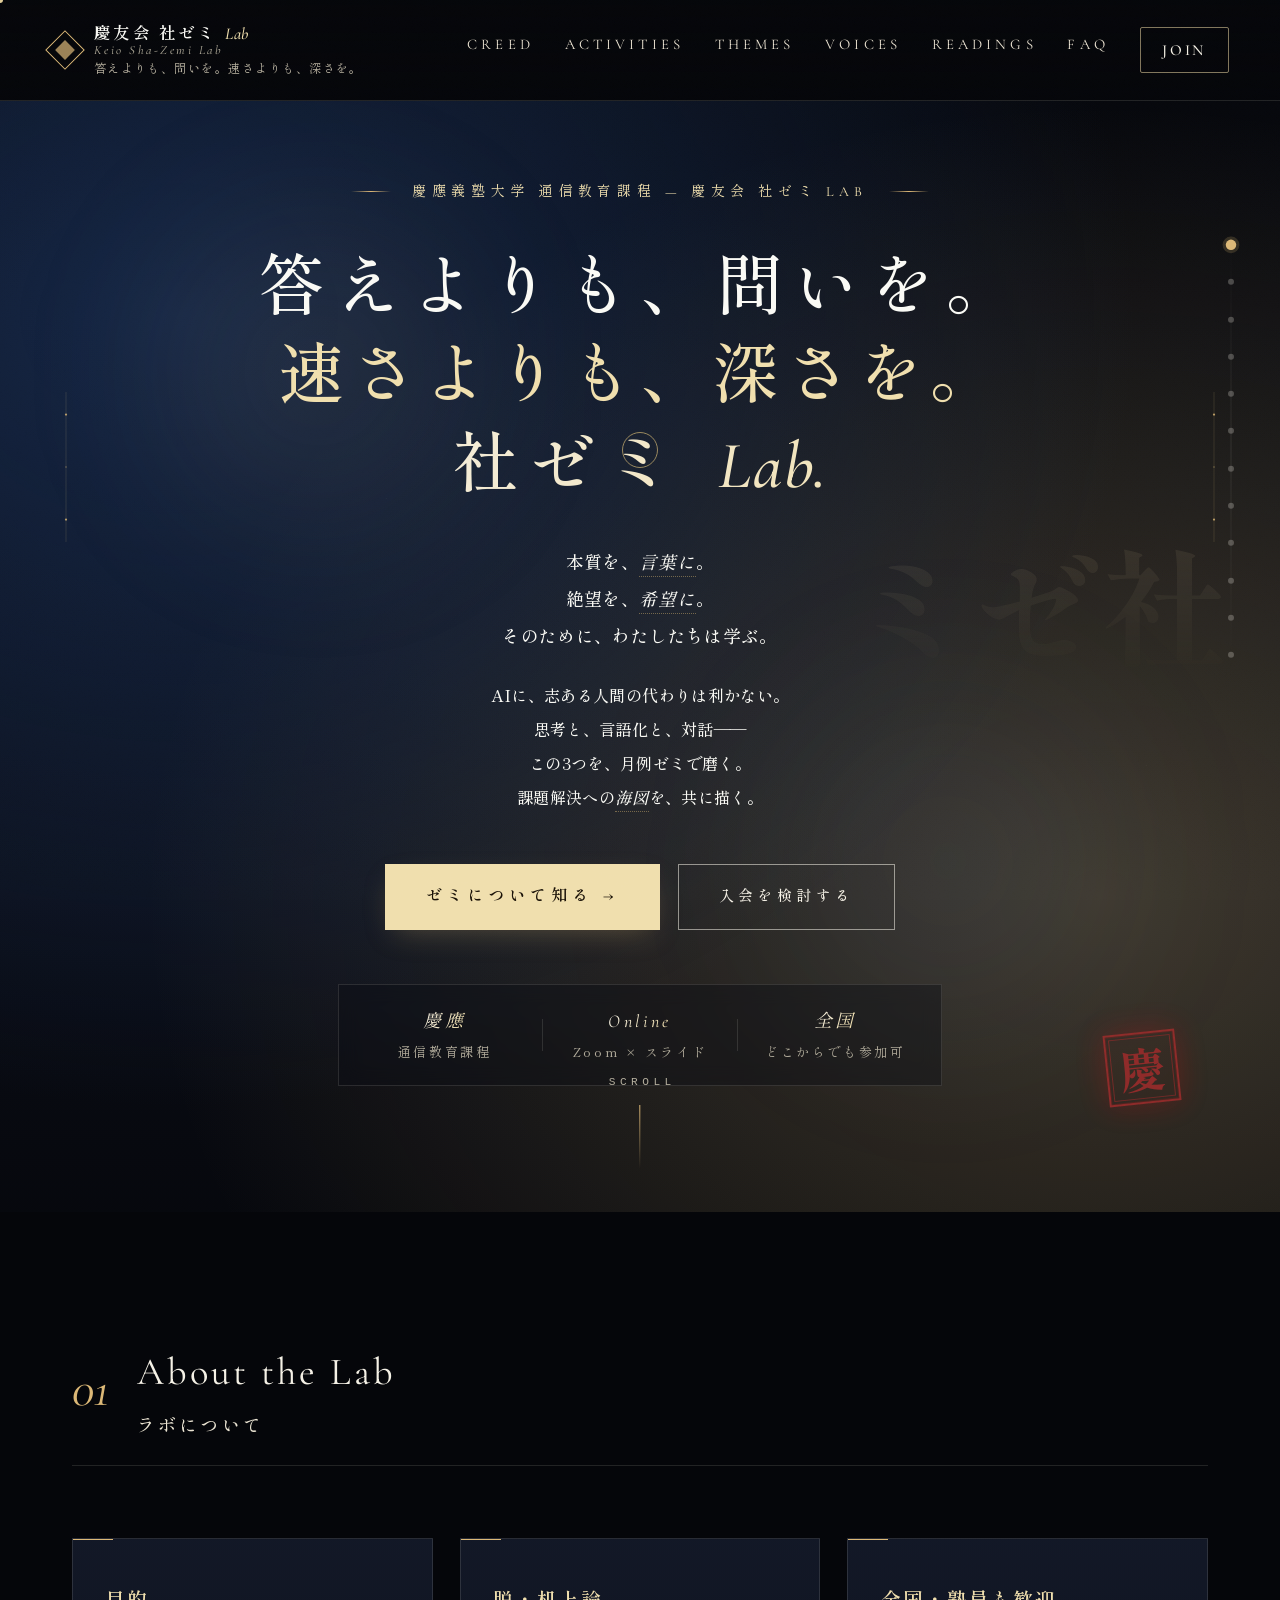
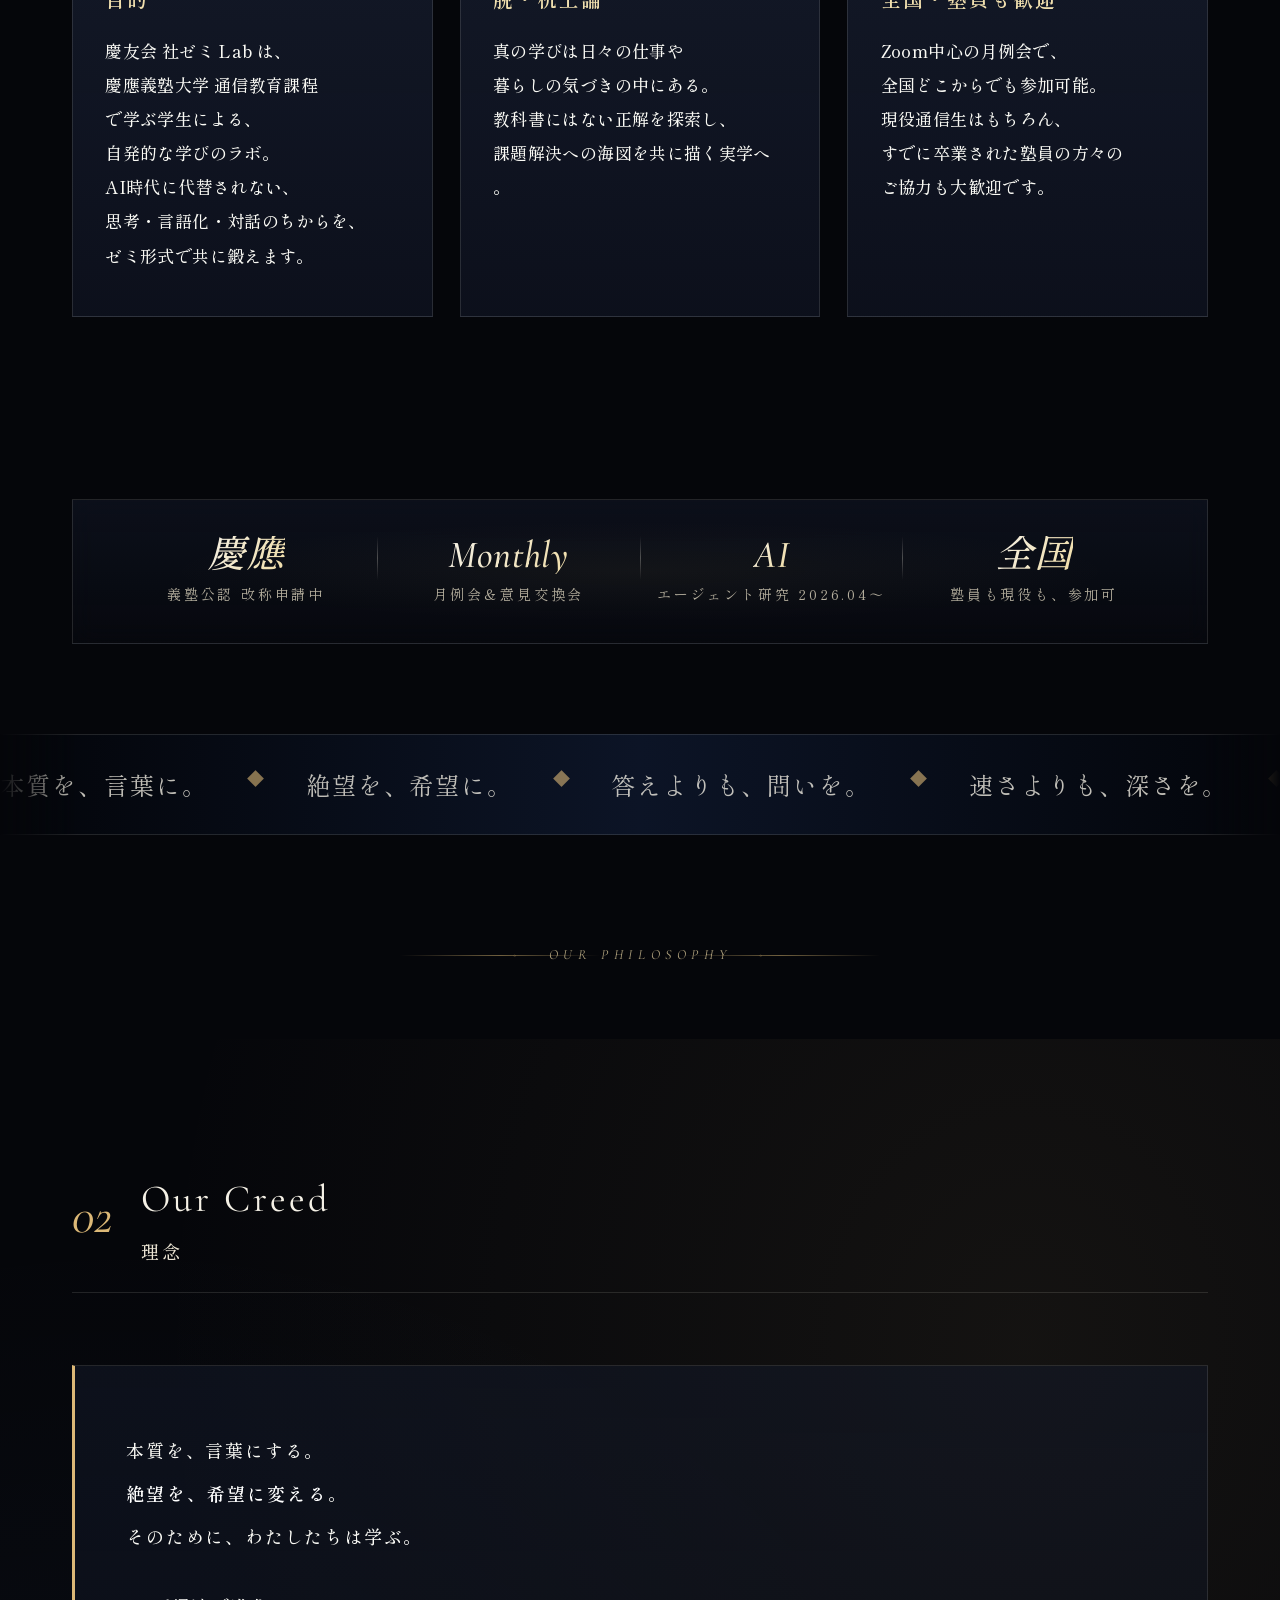
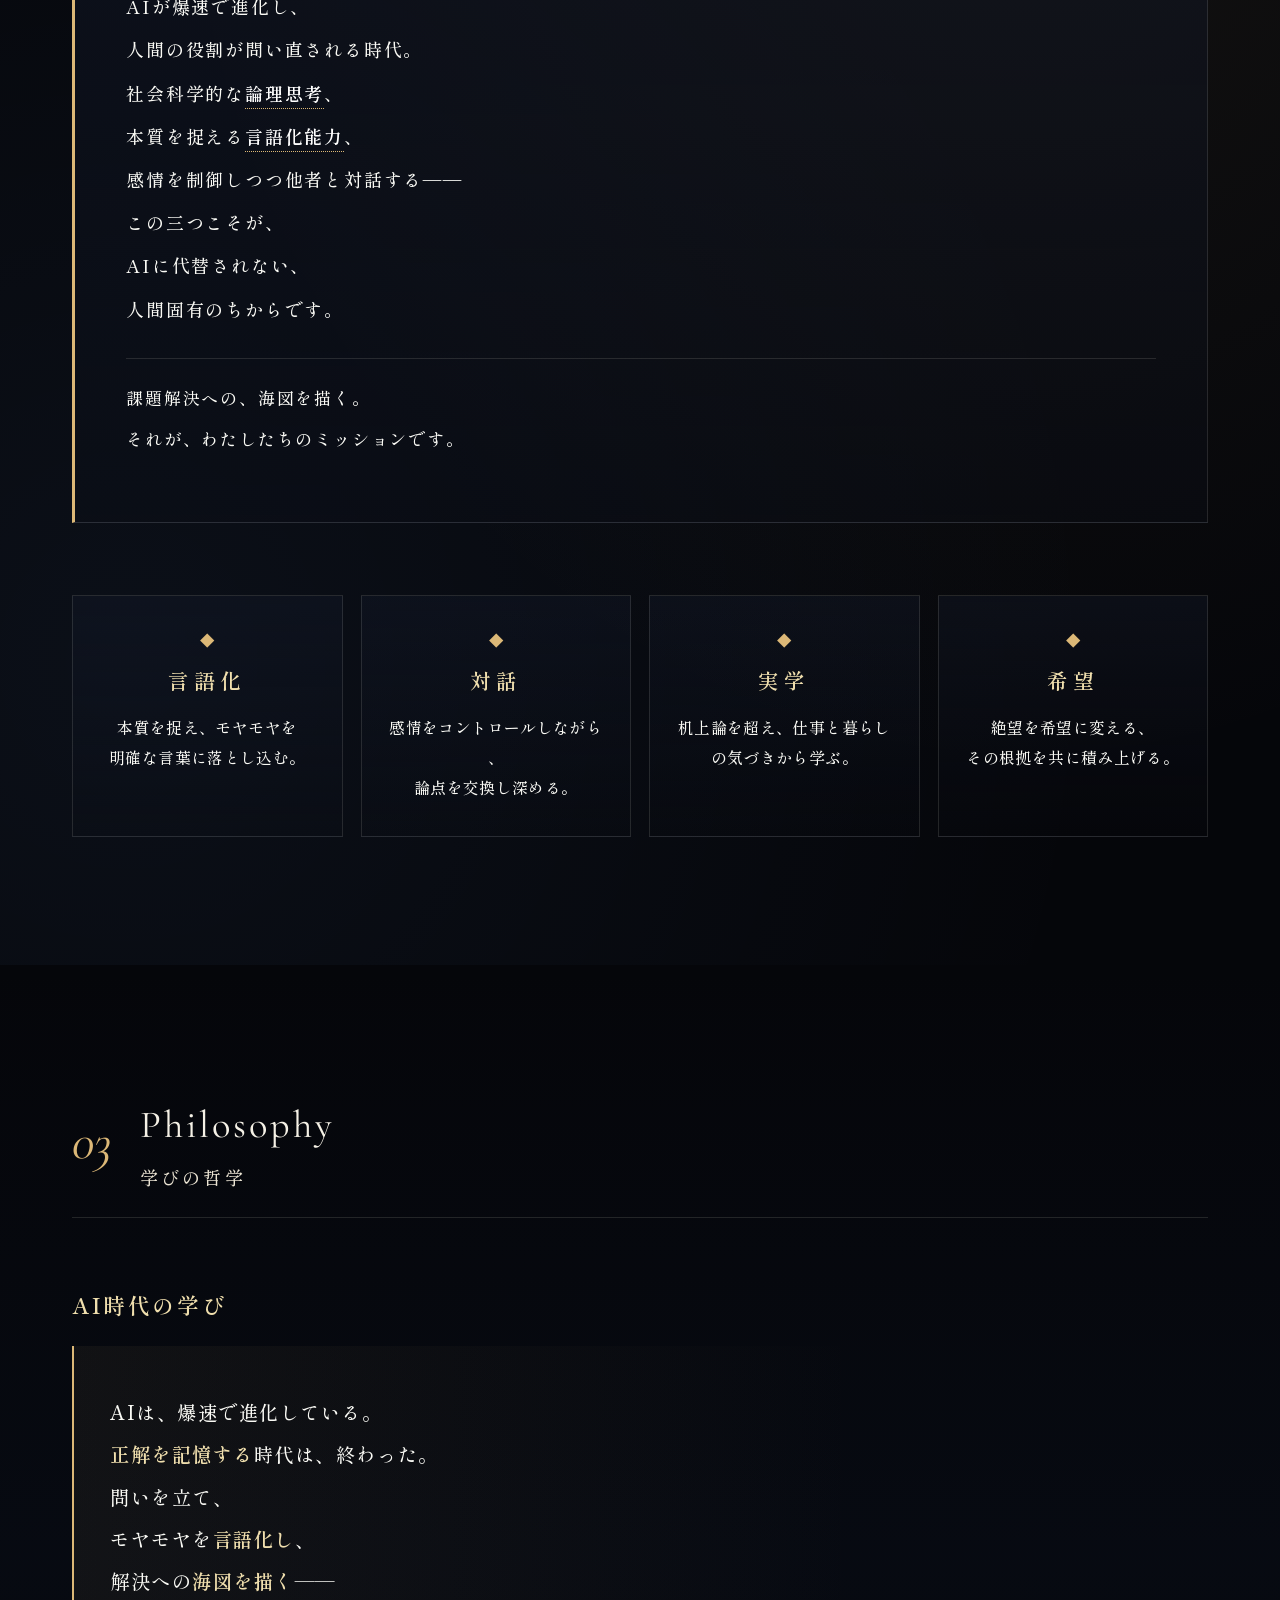
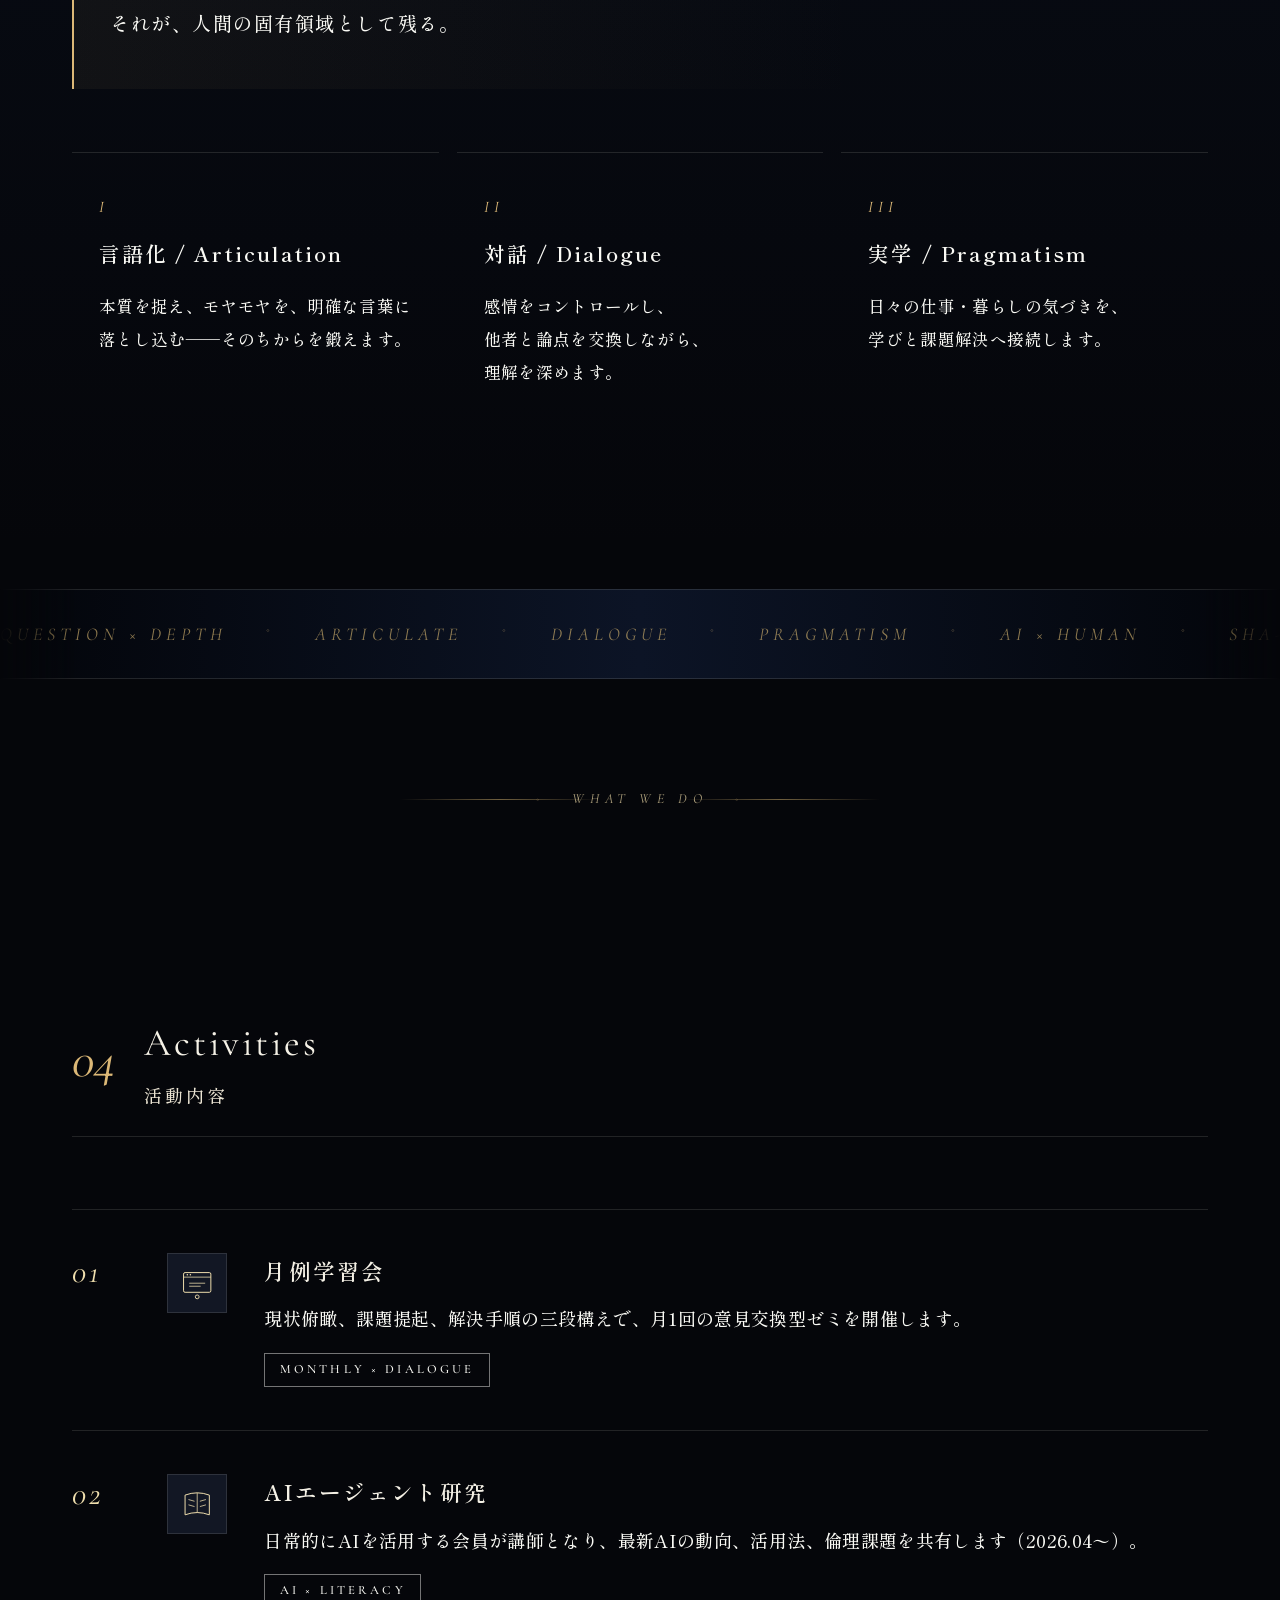
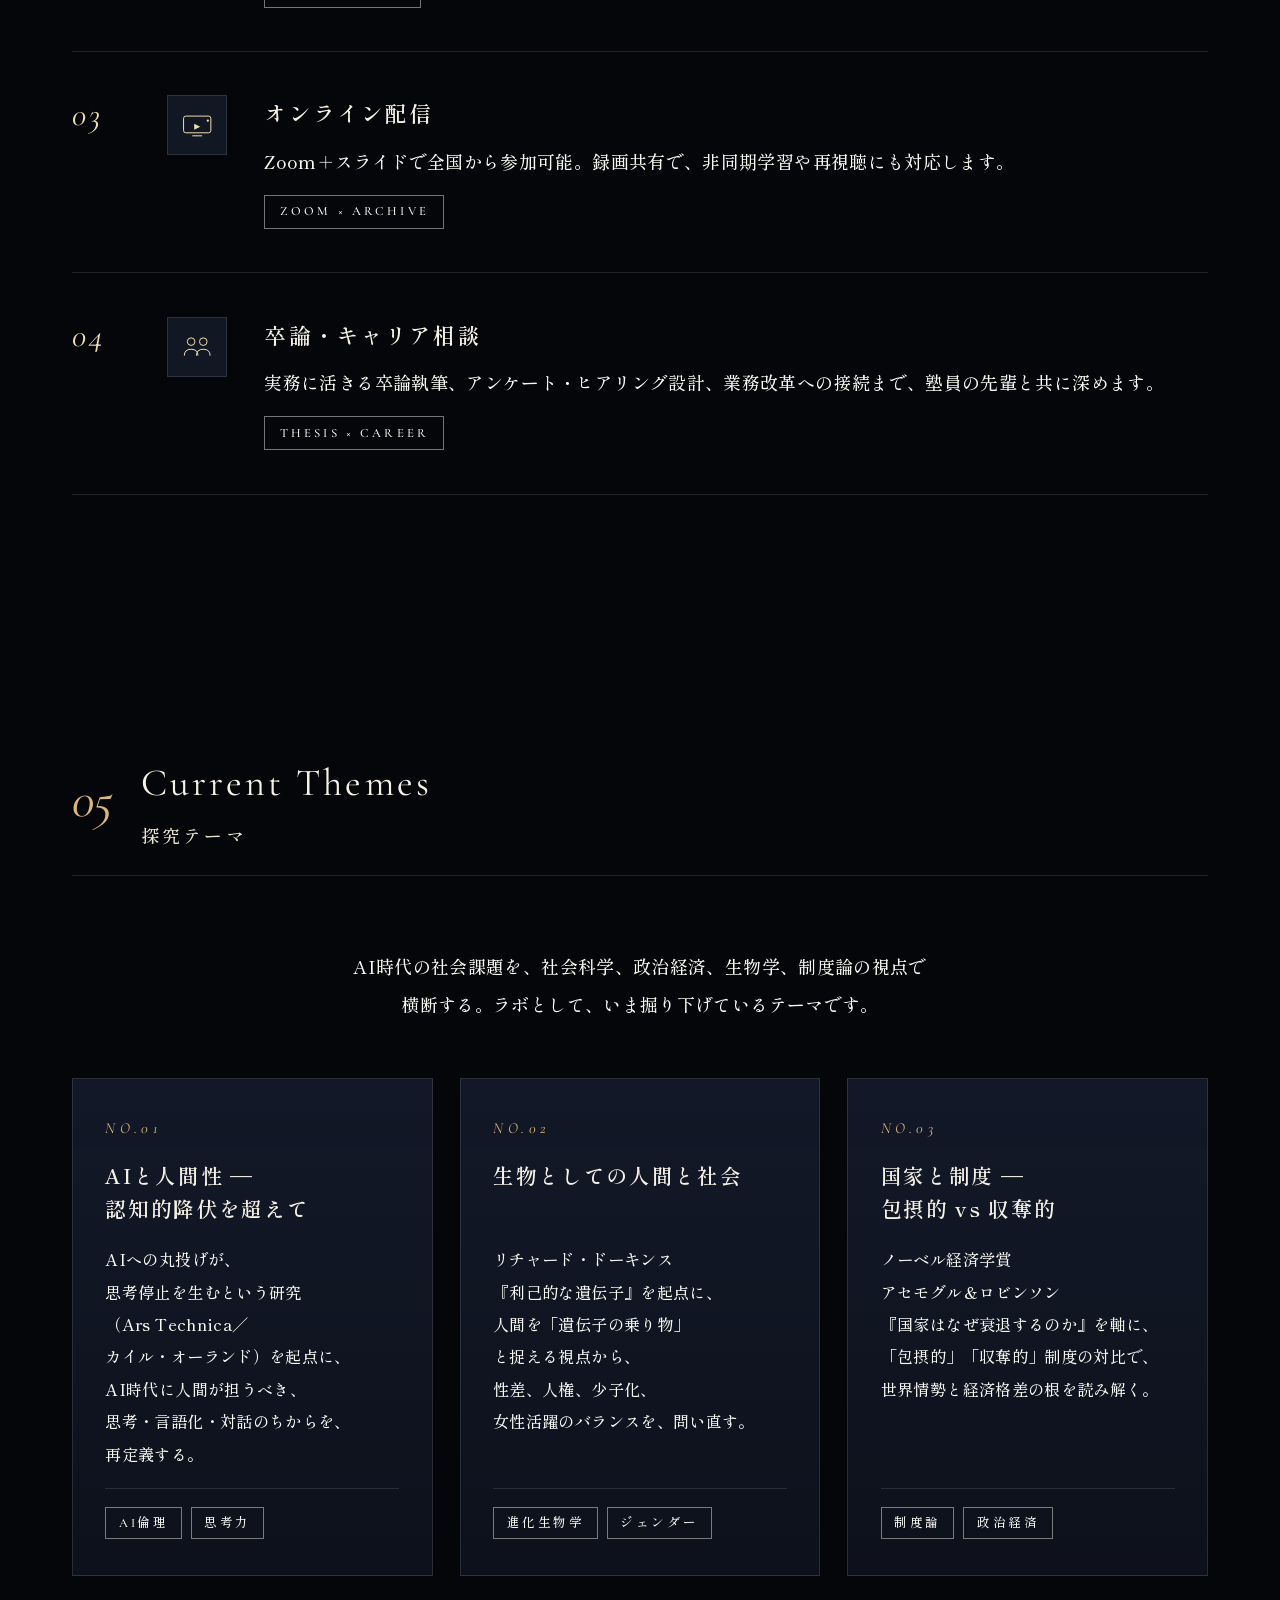
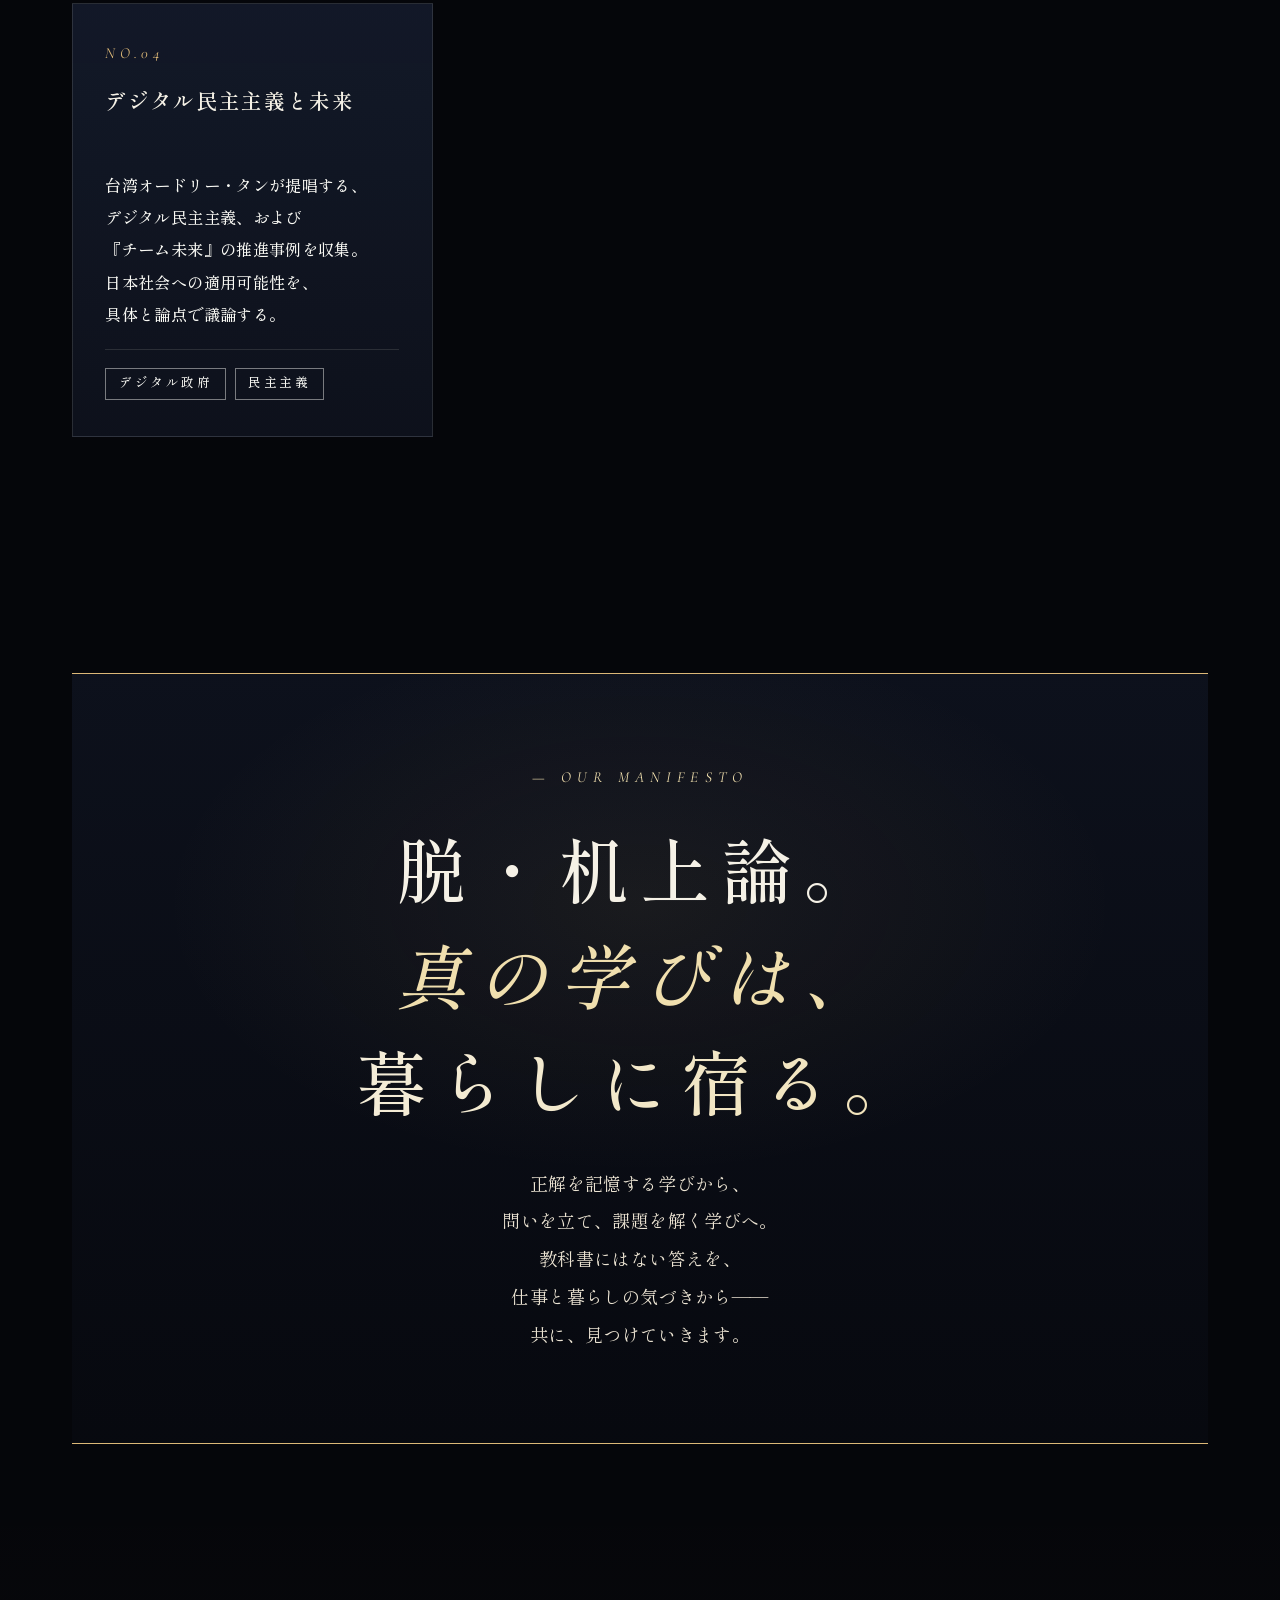
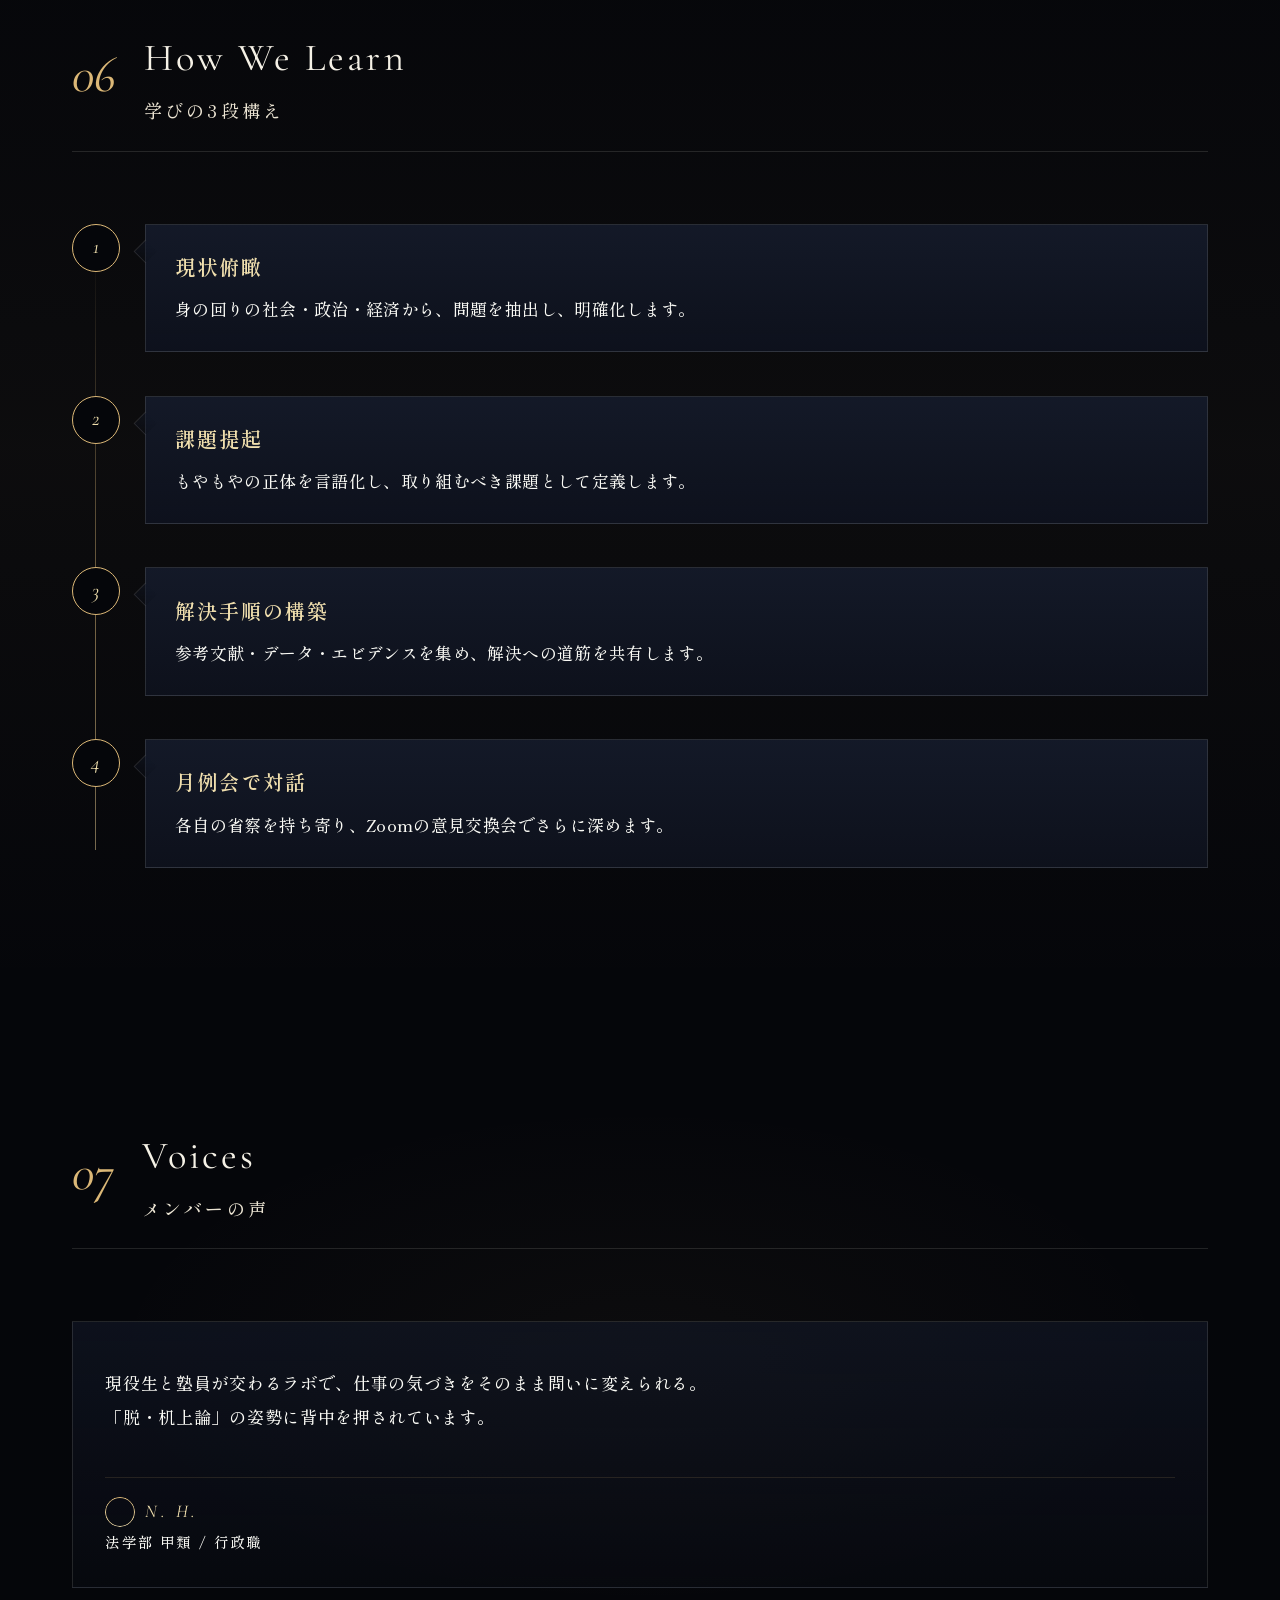
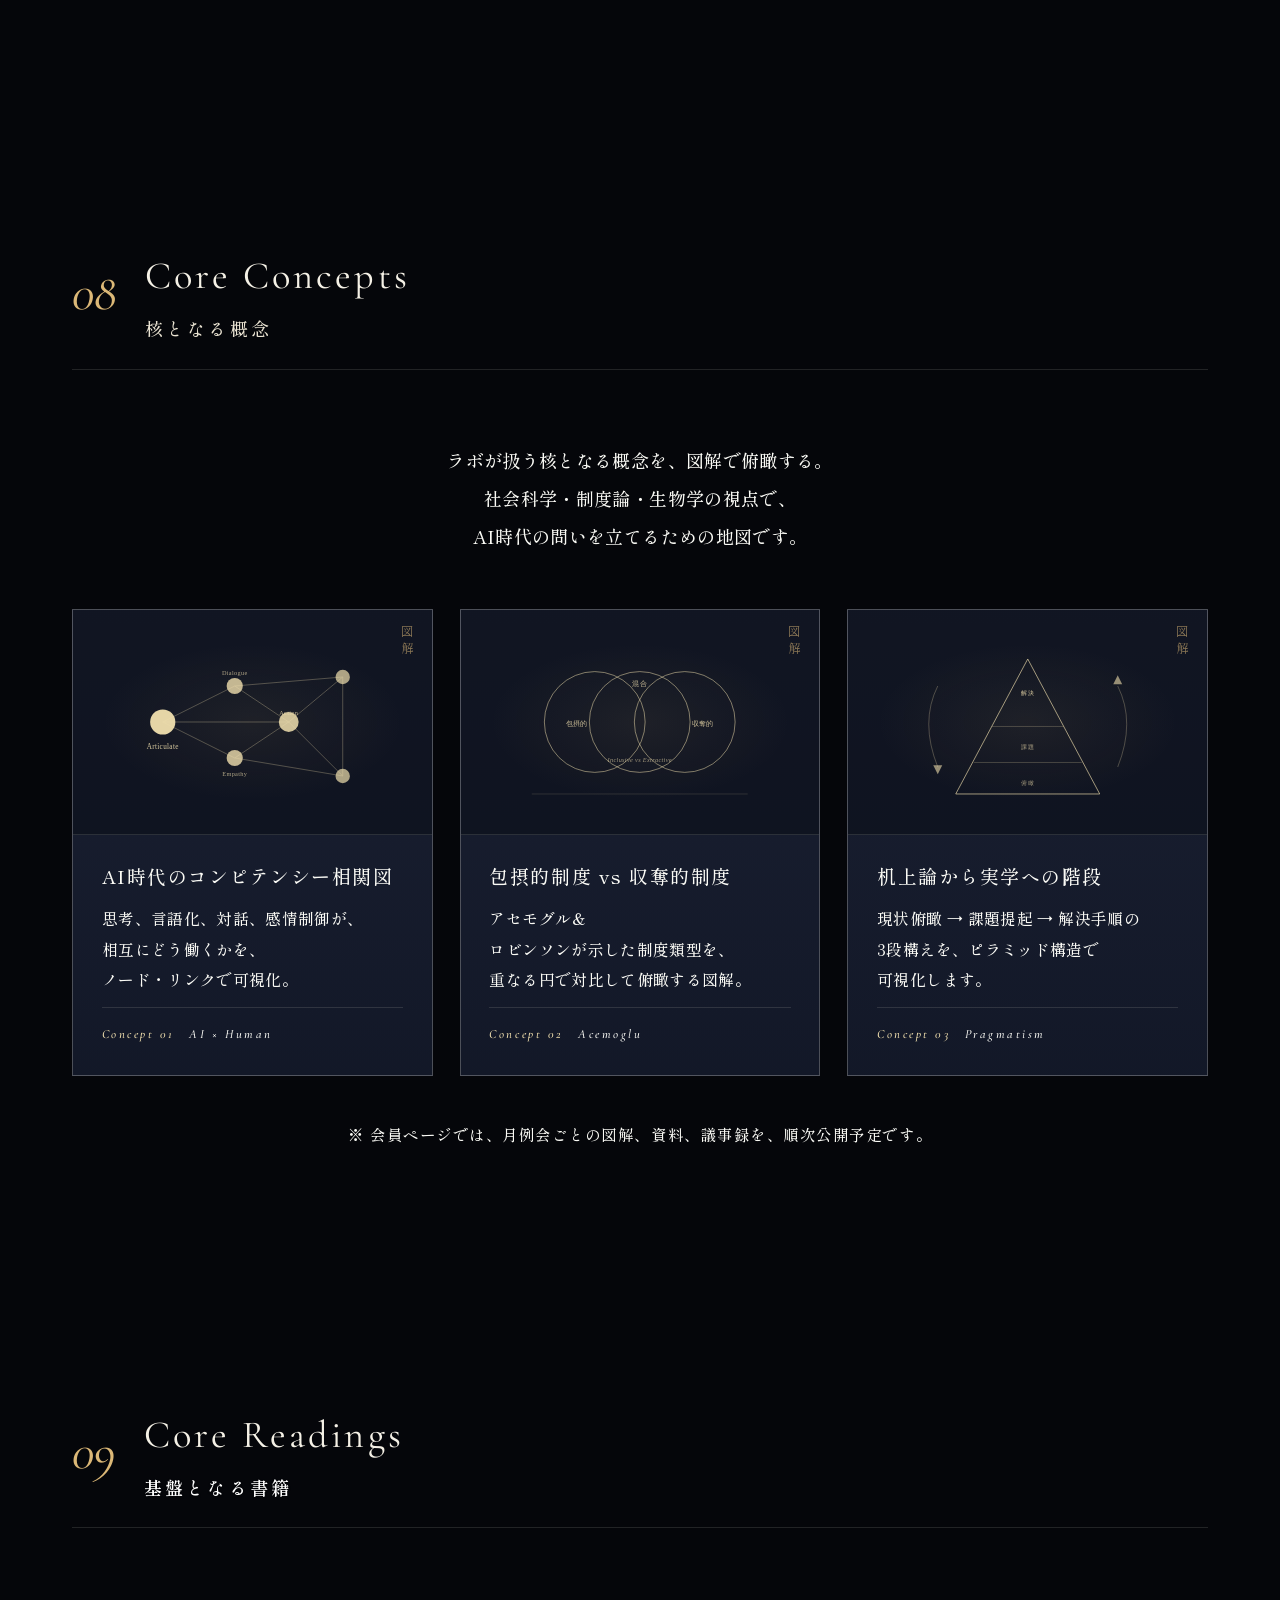
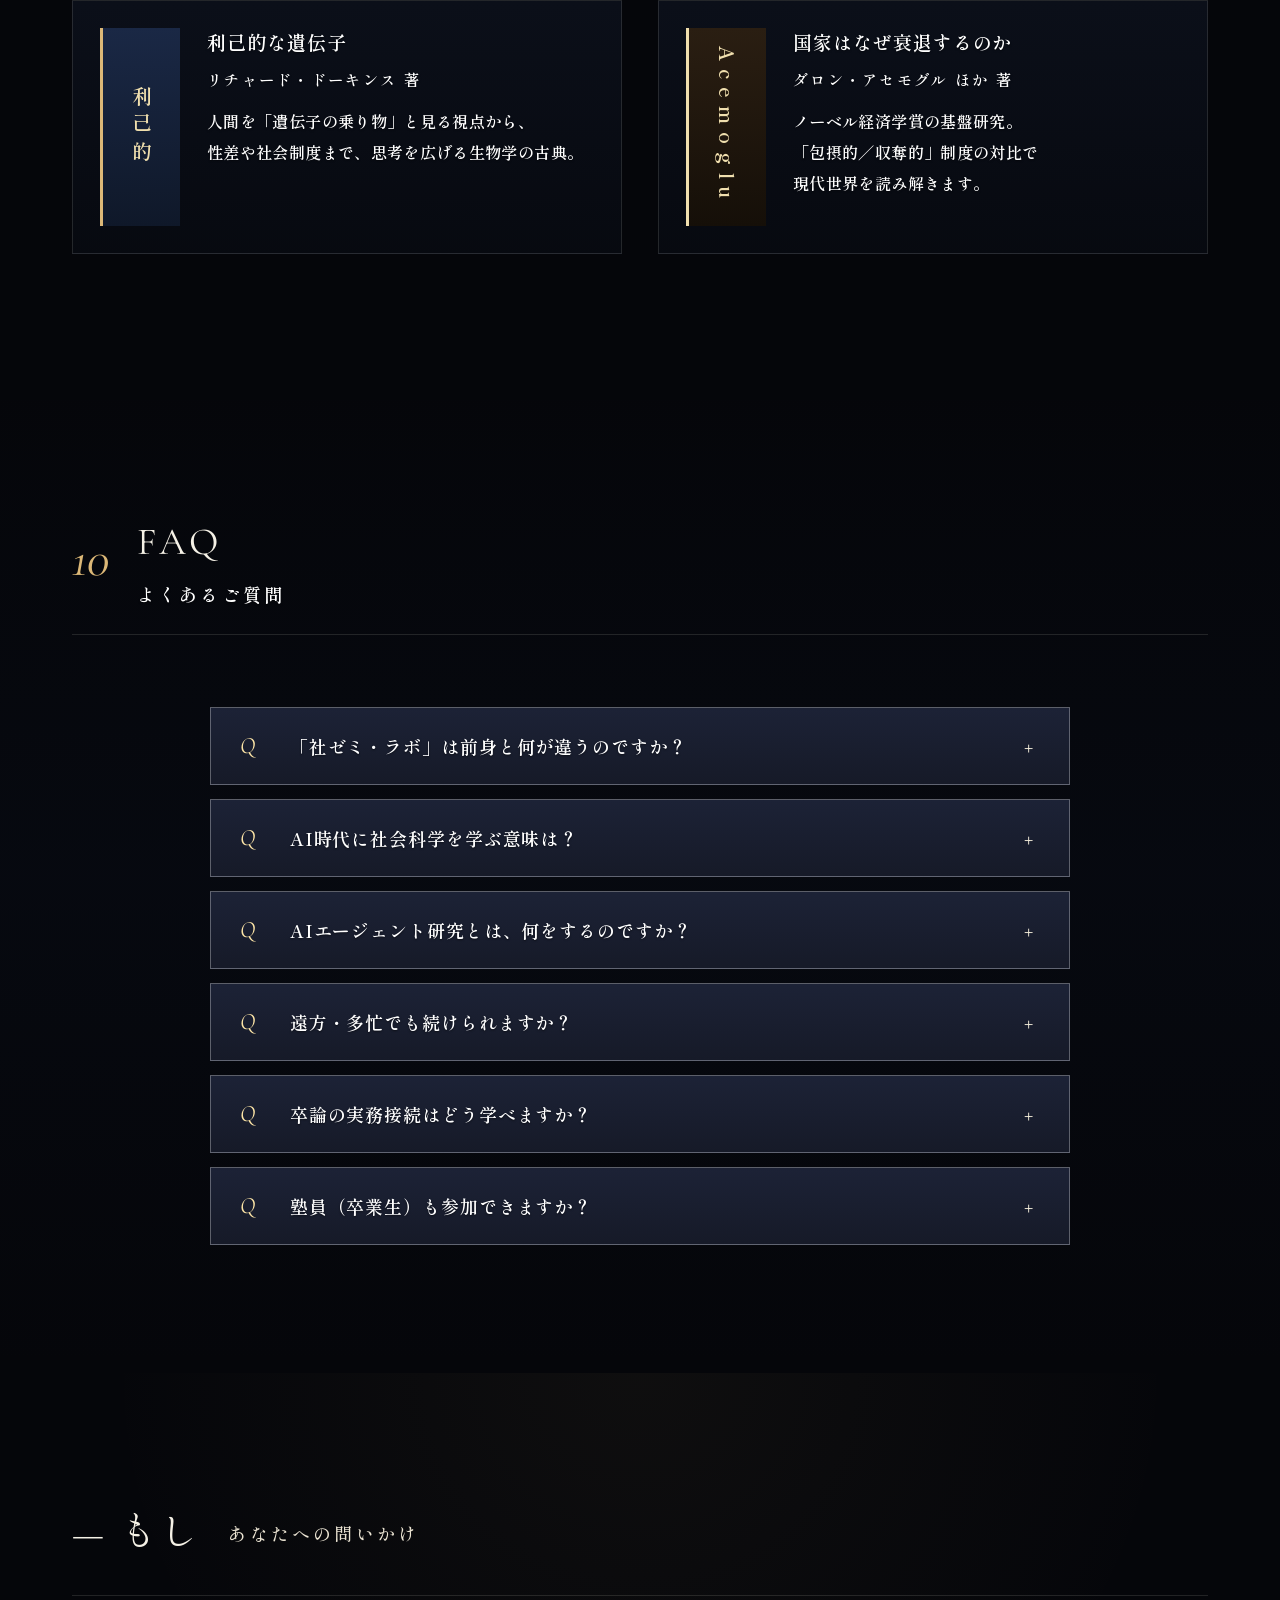
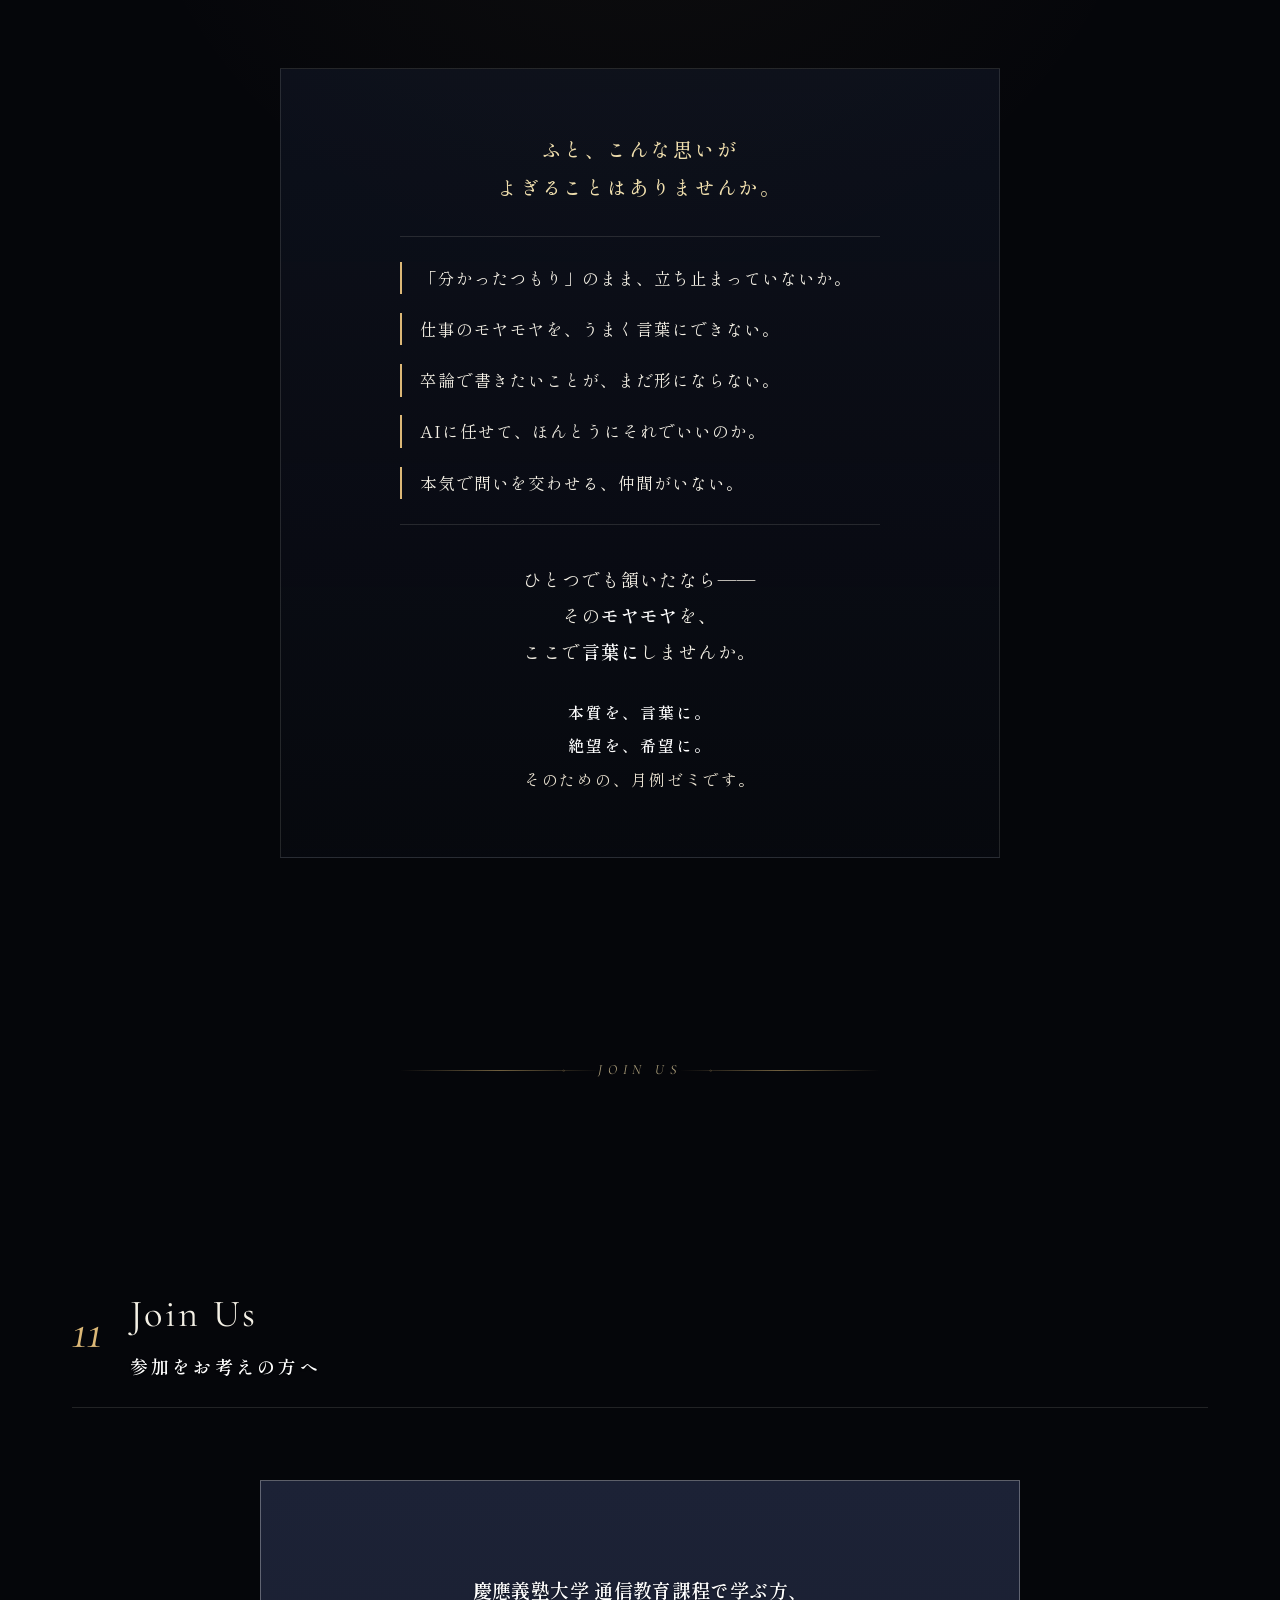
==== commit 9f8bbeca: "feat: ナビヘッダーのロゴ下にタグライン追加 (答えよりも、問いを。速さよりも、深さを。) - index.html / membership.html の .nav__brand-text に " ====
--- a/index.html
+++ b/index.html
@@ -27,7 +27,7 @@
     }
   }
   </script>
-<link rel="preconnect" href="https://fonts.googleapis.com" /><link rel="preconnect" href="https://fonts.gstatic.com" crossorigin /><link rel="preload" as="style" href="https://fonts.googleapis.com/css2?family=Cormorant+Garamond:ital,wght@0,400;0,500;1,400;1,500&family=Shippori+Mincho:wght@500;600;700&display=swap" /><link href="https://fonts.googleapis.com/css2?family=Cormorant+Garamond:ital,wght@0,400;0,500;1,400;1,500&family=Shippori+Mincho:wght@500;600;700&display=swap" rel="stylesheet" /><link rel="stylesheet" href="assets/css/main.css?v=135" /></head><body><a href="#main" class="skip-link">メインコンテンツへスキップ</a><div class="cursor" id="cursor" aria-hidden="true"><div class="cursor__dot"></div><div class="cursor__ring"></div></div><div id="loading" class="ld" aria-hidden="false" aria-label="ロード中"><div class="ld-vignette" aria-hidden="true"></div><div class="ld-corners" aria-hidden="true"><span class="ld-corner ld-corner-tl"></span><span class="ld-corner ld-corner-tr"></span><span class="ld-corner ld-corner-bl"></span><span class="ld-corner ld-corner-br"></span></div><div class="ld-inner"><p class="ld-eyebrow"><span>Keio · Sociology · Seminar</span></p><div class="ld-mark" aria-hidden="true"><svg viewBox="0 0 120 120" fill="none"><circle class="ld-ring" cx="60" cy="60" r="44" stroke="currentColor" stroke-width="1" /><circle class="ld-ring ld-ring-2" cx="60" cy="60" r="32" stroke="currentColor" stroke-width="0.8" /><circle cx="60" cy="60" r="3" fill="currentColor" /><line x1="60" y1="8" x2="60" y2="20" stroke="currentColor" stroke-width="0.8" /><line x1="60" y1="100" x2="60" y2="112" stroke="currentColor" stroke-width="0.8" /><line x1="8" y1="60" x2="20" y2="60" stroke="currentColor" stroke-width="0.8" /><line x1="100" y1="60" x2="112" y2="60" stroke="currentColor" stroke-width="0.8" /></svg></div><div class="ld-progress"><div class="ld-line"><div class="ld-fill" id="ld-fill"></div></div><div class="ld-meta"><span class="ld-label">Loading</span><span class="ld-count"><span id="ld-count">00</span><span class="ld-percent">%</span></span></div></div><div class="ld-dots" aria-hidden="true"><span></span><span></span><span></span><span></span><span></span></div></div></div><div class="scroll-progress" id="scroll-progress" aria-hidden="true"></div><nav class="dotnav" id="dotnav" aria-label="セクション一覧"><a href="#top" data-label="Top"><span></span></a><a href="#about" data-label="About"><span></span></a><a href="#creed" data-label="Creed"><span></span></a><a href="#philosophy" data-label="Philosophy"><span></span></a><a href="#activities" data-label="Activities"><span></span></a><a href="#themes" data-label="Themes"><span></span></a><a href="#process" data-label="Process"><span></span></a><a href="#voices" data-label="Voices"><span></span></a><a href="#resources" data-label="Resources"><span></span></a><a href="#readings" data-label="Readings"><span></span></a><a href="#faq" data-label="FAQ"><span></span></a><a href="#contact" data-label="Contact"><span></span></a></nav><div id="site" class="site" aria-hidden="true"><a id="main" tabindex="-1" class="sr-only">メインコンテンツ</a><header class="nav"><a href="#top" class="nav__brand"><span class="nav__brand-mark" aria-hidden="true"></span><span class="nav__brand-text"><span class="nav__brand-jp">慶友会 社ゼミ <em>Lab</em></span><span class="nav__brand-en">Keio Sha-Zemi Lab</span></span></a><nav class="nav__links" aria-label="メインナビゲーション"><a href="#creed">Creed</a><a href="#activities">Activities</a><a href="#themes">Themes</a><a href="#voices">Voices</a><a href="#readings">Readings</a><a href="#faq">FAQ</a><a href="membership.html" class="nav__cta">Join</a></nav><button type="button" class="nav__burger" id="nav-burger" aria-label="メニューを開く" aria-expanded="false" aria-controls="nav-drawer"><span></span><span></span><span></span></button></header><div class="nav-drawer" id="nav-drawer" aria-hidden="true"><div class="nav-drawer__backdrop"></div><aside class="nav-drawer__panel" role="dialog" aria-label="モバイルメニュー"><div class="nav-drawer__header"><span class="nav-drawer__title">慶友会 社ゼミ <em>Lab</em></span><button type="button" class="nav-drawer__close" id="nav-drawer-close" aria-label="メニューを閉じる">✕</button></div><nav class="nav-drawer__links"><a href="#about" data-drawer-link>About</a><a href="#creed" data-drawer-link>Creed</a><a href="#philosophy" data-drawer-link>Philosophy</a><a href="#activities" data-drawer-link>Activities</a><a href="#themes" data-drawer-link>Themes</a><a href="#process" data-drawer-link>Process</a><a href="#voices" data-drawer-link>Voices</a><a href="#resources" data-drawer-link>Resources</a><a href="#readings" data-drawer-link>Readings</a><a href="#faq" data-drawer-link>FAQ</a><a href="#contact" data-drawer-link>Contact</a><a href="membership.html" class="nav-drawer__cta">入会申込へ</a></nav><div class="nav-drawer__foot"><p>脱・机上論</p></div></aside></div><section id="top" class="hero"><div class="hero__bg" aria-hidden="true"><div class="hero__gradient" data-parallax="0.15"></div><div class="hero__stars" data-parallax="0.25"></div><div class="hero__glow-1"></div><div class="hero__glow-2"></div></div><div class="hero__ornament hero__ornament--left" aria-hidden="true"><svg viewBox="0 0 80 400" fill="none" xmlns="http://www.w3.org/2000/svg"><line x1="40" y1="0" x2="40" y2="400" stroke="currentColor" stroke-width="1" stroke-opacity="0.4"/><circle cx="40" cy="60" r="3" fill="currentColor" fill-opacity="0.8"/><circle cx="40" cy="200" r="2" fill="currentColor" fill-opacity="0.5"/><circle cx="40" cy="340" r="3" fill="currentColor" fill-opacity="0.8"/></svg></div><div class="hero__ornament hero__ornament--right" aria-hidden="true"><svg viewBox="0 0 80 400" fill="none" xmlns="http://www.w3.org/2000/svg"><line x1="40" y1="0" x2="40" y2="400" stroke="currentColor" stroke-width="1" stroke-opacity="0.4"/><circle cx="40" cy="60" r="3" fill="currentColor" fill-opacity="0.8"/><circle cx="40" cy="200" r="2" fill="currentColor" fill-opacity="0.5"/><circle cx="40" cy="340" r="3" fill="currentColor" fill-opacity="0.8"/></svg></div><div class="hero__signature" aria-hidden="true"><span>社</span><span>ゼ</span><span>ミ</span></div><div class="hero__seal" aria-hidden="true"><span>慶</span></div><div class="hero__content"><p class="hero__eyebrow"><span class="hero__eyebrow-line"></span>
+<link rel="preconnect" href="https://fonts.googleapis.com" /><link rel="preconnect" href="https://fonts.gstatic.com" crossorigin /><link rel="preload" as="style" href="https://fonts.googleapis.com/css2?family=Cormorant+Garamond:ital,wght@0,400;0,500;1,400;1,500&family=Shippori+Mincho:wght@500;600;700&display=swap" /><link href="https://fonts.googleapis.com/css2?family=Cormorant+Garamond:ital,wght@0,400;0,500;1,400;1,500&family=Shippori+Mincho:wght@500;600;700&display=swap" rel="stylesheet" /><link rel="stylesheet" href="assets/css/main.css?v=136" /></head><body><a href="#main" class="skip-link">メインコンテンツへスキップ</a><div class="cursor" id="cursor" aria-hidden="true"><div class="cursor__dot"></div><div class="cursor__ring"></div></div><div id="loading" class="ld" aria-hidden="false" aria-label="ロード中"><div class="ld-vignette" aria-hidden="true"></div><div class="ld-corners" aria-hidden="true"><span class="ld-corner ld-corner-tl"></span><span class="ld-corner ld-corner-tr"></span><span class="ld-corner ld-corner-bl"></span><span class="ld-corner ld-corner-br"></span></div><div class="ld-inner"><p class="ld-eyebrow"><span>Keio · Sociology · Seminar</span></p><div class="ld-mark" aria-hidden="true"><svg viewBox="0 0 120 120" fill="none"><circle class="ld-ring" cx="60" cy="60" r="44" stroke="currentColor" stroke-width="1" /><circle class="ld-ring ld-ring-2" cx="60" cy="60" r="32" stroke="currentColor" stroke-width="0.8" /><circle cx="60" cy="60" r="3" fill="currentColor" /><line x1="60" y1="8" x2="60" y2="20" stroke="currentColor" stroke-width="0.8" /><line x1="60" y1="100" x2="60" y2="112" stroke="currentColor" stroke-width="0.8" /><line x1="8" y1="60" x2="20" y2="60" stroke="currentColor" stroke-width="0.8" /><line x1="100" y1="60" x2="112" y2="60" stroke="currentColor" stroke-width="0.8" /></svg></div><div class="ld-progress"><div class="ld-line"><div class="ld-fill" id="ld-fill"></div></div><div class="ld-meta"><span class="ld-label">Loading</span><span class="ld-count"><span id="ld-count">00</span><span class="ld-percent">%</span></span></div></div><div class="ld-dots" aria-hidden="true"><span></span><span></span><span></span><span></span><span></span></div></div></div><div class="scroll-progress" id="scroll-progress" aria-hidden="true"></div><nav class="dotnav" id="dotnav" aria-label="セクション一覧"><a href="#top" data-label="Top"><span></span></a><a href="#about" data-label="About"><span></span></a><a href="#creed" data-label="Creed"><span></span></a><a href="#philosophy" data-label="Philosophy"><span></span></a><a href="#activities" data-label="Activities"><span></span></a><a href="#themes" data-label="Themes"><span></span></a><a href="#process" data-label="Process"><span></span></a><a href="#voices" data-label="Voices"><span></span></a><a href="#resources" data-label="Resources"><span></span></a><a href="#readings" data-label="Readings"><span></span></a><a href="#faq" data-label="FAQ"><span></span></a><a href="#contact" data-label="Contact"><span></span></a></nav><div id="site" class="site" aria-hidden="true"><a id="main" tabindex="-1" class="sr-only">メインコンテンツ</a><header class="nav"><a href="#top" class="nav__brand"><span class="nav__brand-mark" aria-hidden="true"></span><span class="nav__brand-text"><span class="nav__brand-jp">慶友会 社ゼミ <em>Lab</em></span><span class="nav__brand-en">Keio Sha-Zemi Lab</span><span class="nav__brand-tagline">答えよりも、問いを。速さよりも、深さを。</span></span></a><nav class="nav__links" aria-label="メインナビゲーション"><a href="#creed">Creed</a><a href="#activities">Activities</a><a href="#themes">Themes</a><a href="#voices">Voices</a><a href="#readings">Readings</a><a href="#faq">FAQ</a><a href="membership.html" class="nav__cta">Join</a></nav><button type="button" class="nav__burger" id="nav-burger" aria-label="メニューを開く" aria-expanded="false" aria-controls="nav-drawer"><span></span><span></span><span></span></button></header><div class="nav-drawer" id="nav-drawer" aria-hidden="true"><div class="nav-drawer__backdrop"></div><aside class="nav-drawer__panel" role="dialog" aria-label="モバイルメニュー"><div class="nav-drawer__header"><span class="nav-drawer__title">慶友会 社ゼミ <em>Lab</em></span><button type="button" class="nav-drawer__close" id="nav-drawer-close" aria-label="メニューを閉じる">✕</button></div><nav class="nav-drawer__links"><a href="#about" data-drawer-link>About</a><a href="#creed" data-drawer-link>Creed</a><a href="#philosophy" data-drawer-link>Philosophy</a><a href="#activities" data-drawer-link>Activities</a><a href="#themes" data-drawer-link>Themes</a><a href="#process" data-drawer-link>Process</a><a href="#voices" data-drawer-link>Voices</a><a href="#resources" data-drawer-link>Resources</a><a href="#readings" data-drawer-link>Readings</a><a href="#faq" data-drawer-link>FAQ</a><a href="#contact" data-drawer-link>Contact</a><a href="membership.html" class="nav-drawer__cta">入会申込へ</a></nav><div class="nav-drawer__foot"><p>脱・机上論</p></div></aside></div><section id="top" class="hero"><div class="hero__bg" aria-hidden="true"><div class="hero__gradient" data-parallax="0.15"></div><div class="hero__stars" data-parallax="0.25"></div><div class="hero__glow-1"></div><div class="hero__glow-2"></div></div><div class="hero__ornament hero__ornament--left" aria-hidden="true"><svg viewBox="0 0 80 400" fill="none" xmlns="http://www.w3.org/2000/svg"><line x1="40" y1="0" x2="40" y2="400" stroke="currentColor" stroke-width="1" stroke-opacity="0.4"/><circle cx="40" cy="60" r="3" fill="currentColor" fill-opacity="0.8"/><circle cx="40" cy="200" r="2" fill="currentColor" fill-opacity="0.5"/><circle cx="40" cy="340" r="3" fill="currentColor" fill-opacity="0.8"/></svg></div><div class="hero__ornament hero__ornament--right" aria-hidden="true"><svg viewBox="0 0 80 400" fill="none" xmlns="http://www.w3.org/2000/svg"><line x1="40" y1="0" x2="40" y2="400" stroke="currentColor" stroke-width="1" stroke-opacity="0.4"/><circle cx="40" cy="60" r="3" fill="currentColor" fill-opacity="0.8"/><circle cx="40" cy="200" r="2" fill="currentColor" fill-opacity="0.5"/><circle cx="40" cy="340" r="3" fill="currentColor" fill-opacity="0.8"/></svg></div><div class="hero__signature" aria-hidden="true"><span>社</span><span>ゼ</span><span>ミ</span></div><div class="hero__seal" aria-hidden="true"><span>慶</span></div><div class="hero__content"><p class="hero__eyebrow"><span class="hero__eyebrow-line"></span>
 慶應義塾大学 通信教育課程 — 慶友会 社ゼミ Lab
 <span class="hero__eyebrow-line"></span></p><h2 class="hero__title"><span>答えよりも、問いを。</span><span>速さよりも、深さを。</span><span class="hero__title--accent">社ゼミ <em class="hero__title--en">Lab.</em></span></h2><p class="hero__lead">本質を、<em>言葉に</em>。<br class="br-sm" />絶望を、<em>希望に</em>。<br class="br-md" />そのために、わたしたちは学ぶ。</p><p class="hero__lead hero__lead--soft">AIに、志ある人間の代わりは利かない。<br class="br-md" />思考と、言語化と、対話——<br class="br-md" />この3つを、月例ゼミで磨く。<br class="br-md" />課題解決への<em>海図</em>を、共に描く。</p><div class="hero__actions"><a href="#about" class="btn btn--primary"><span>ゼミについて知る</span><span class="btn__arrow" aria-hidden="true">→</span></a><a href="membership.html" class="btn btn--ghost"><span>入会を検討する</span></a></div><div class="hero__metrics" aria-hidden="true"><div class="metric"><span class="metric__num">慶應</span><span class="metric__label">通信教育課程</span></div><div class="metric__divider"></div><div class="metric"><span class="metric__num">Online</span><span class="metric__label">Zoom × スライド</span></div><div class="metric__divider"></div><div class="metric"><span class="metric__num">全国</span><span class="metric__label">どこからでも参加可</span></div></div></div><div class="hero__scroll" aria-hidden="true"><span>SCROLL</span><span class="hero__scroll-line"></span></div></section><section id="about" class="section section--about"><div class="section__header"><span class="section__num">01</span><h3 class="section__title">About the Lab</h3><p class="section__subtitle">ラボについて</p></div><div class="about__grid"><div class="about__card"><h4>目的</h4><p>慶友会 社ゼミ Lab は、<br />慶應義塾大学 通信教育課程<br />で学ぶ学生による、<br />自発的な学びのラボ。<br />AI時代に代替されない、<br />思考・言語化・対話のちからを、<br />ゼミ形式で共に鍛えます。</p></div><div class="about__card"><h4>脱・机上論</h4><p>真の学びは日々の仕事や<br />暮らしの気づきの中にある。<br />教科書にはない正解を探索し、<br />課題解決への海図を共に描く実学へ。</p></div><div class="about__card"><h4>全国・塾員も歓迎</h4><p>Zoom中心の月例会で、<br />全国どこからでも参加可能。<br />現役通信生はもちろん、<br />すでに卒業された塾員の方々の<br />ご協力も大歓迎です。</p></div></div></section><section id="facts" class="facts"><div class="facts__inner"><div class="facts__item"><span class="facts__num">慶應</span><span class="facts__label">義塾公認 改称申請中</span></div><div class="facts__divider"></div><div class="facts__item"><span class="facts__num">Monthly</span><span class="facts__label">月例会＆意見交換会</span></div><div class="facts__divider"></div><div class="facts__item"><span class="facts__num">AI</span><span class="facts__label">エージェント研究 2026.04〜</span></div><div class="facts__divider"></div><div class="facts__item"><span class="facts__num">全国</span><span class="facts__label">塾員も現役も、参加可</span></div></div></section><div class="marquee" aria-hidden="true"><div class="marquee__track"><span class="marquee__w">本質を、言葉に。</span><span class="marquee__d">◆</span><span class="marquee__w">絶望を、希望に。</span><span class="marquee__d">◆</span><span class="marquee__w">答えよりも、問いを。</span><span class="marquee__d">◆</span><span class="marquee__w">速さよりも、深さを。</span><span class="marquee__d">◆</span><span class="marquee__w">脱・机上論。</span><span class="marquee__d">◆</span><span class="marquee__w">AIに、志ある人間の代わりは利かない。</span><span class="marquee__d">◆</span><span class="marquee__w">課題解決への海図を、描く。</span><span class="marquee__d">◆</span><span class="marquee__w">本質を、言葉に。</span><span class="marquee__d">◆</span><span class="marquee__w">絶望を、希望に。</span><span class="marquee__d">◆</span><span class="marquee__w">答えよりも、問いを。</span><span class="marquee__d">◆</span><span class="marquee__w">速さよりも、深さを。</span><span class="marquee__d">◆</span><span class="marquee__w">脱・机上論。</span><span class="marquee__d">◆</span><span class="marquee__w">AIに、志ある人間の代わりは利かない。</span><span class="marquee__d">◆</span><span class="marquee__w">課題解決への海図を、描く。</span><span class="marquee__d">◆</span></div></div><div class="section-divider" aria-hidden="true"><span class="section-divider__mark">Our Philosophy</span></div><section id="creed" class="section section--creed"><div class="section__header"><span class="section__num">02</span><h3 class="section__title">Our Creed</h3><p class="section__subtitle">理念</p></div><div class="creed__body"><blockquote class="creed__statement"><p>本質を、言葉にする。<br class="br-md" /><em>絶望を、希望に変える</em>。<br class="br-md" />そのために、わたしたちは学ぶ。</p><p>AIが爆速で進化し、<br class="br-md" />人間の役割が問い直される時代。<br class="br-md" />社会科学的な<strong>論理思考</strong>、<br class="br-sm" />本質を捉える<strong>言語化能力</strong>、<br class="br-md" />感情を制御しつつ他者と対話する——<br class="br-md" />この三つこそが、<br class="br-sm" />AIに代替されない、<br class="br-sm" />人間固有のちからです。</p><p class="creed__sign">課題解決への、海図を描く。<br class="br-md" />それが、わたしたちのミッションです。</p></blockquote><div class="creed__values"><div class="value"><span class="value__mark" aria-hidden="true">◆</span><h5>言語化</h5><p>本質を捉え、モヤモヤを<br />明確な言葉に落とし込む。</p></div><div class="value"><span class="value__mark" aria-hidden="true">◆</span><h5>対話</h5><p>感情をコントロールしながら、<br /><br class="br-mobile" />論点を交換し深める。</p></div><div class="value"><span class="value__mark" aria-hidden="true">◆</span><h5>実学</h5><p>机上論を超え、仕事と暮らし<br />の気づきから学ぶ。</p></div><div class="value"><span class="value__mark" aria-hidden="true">◆</span><h5>希望</h5><p>絶望を希望に変える、<br />その根拠を共に積み上げる。</p></div></div></div></section><section id="philosophy" class="section section--philosophy"><div class="section__header"><span class="section__num">03</span><h3 class="section__title">Philosophy</h3><p class="section__subtitle">学びの哲学</p></div><div class="philosophy__aside" aria-hidden="true"></div><div class="philosophy__body"><h4 class="philosophy__heading">AI時代の学び</h4><blockquote class="philosophy__quote">AIは、爆速で進化している。<br class="br-md" /><em>正解を記憶する</em>時代は、終わった。<br class="br-md" />問いを立て、<br class="br-sm" />モヤモヤを<em>言語化し</em>、<br class="br-md" />解決への<em>海図を描く</em>——<br class="br-md" />それが、人間の固有領域として残る。</blockquote><div class="philosophy__pillars"><div class="pillar"><span class="pillar__num">I</span><h5>言語化 / Articulation</h5><p>本質を捉え、モヤモヤを、明確な言葉に<br />落とし込む——そのちからを鍛えます。</p></div><div class="pillar"><span class="pillar__num">II</span><h5>対話 / Dialogue</h5><p>感情をコントロールし、<br />他者と論点を交換しながら、<br />理解を深めます。</p></div><div class="pillar"><span class="pillar__num">III</span><h5>実学 / Pragmatism</h5><p>日々の仕事・暮らしの気づきを、<br />学びと課題解決へ接続します。</p></div></div></div></section><div class="marquee marquee--rev" aria-hidden="true"><div class="marquee__track"><span class="marquee__w">QUESTION × DEPTH</span><span class="marquee__d">◇</span><span class="marquee__w">ARTICULATE</span><span class="marquee__d">◇</span><span class="marquee__w">DIALOGUE</span><span class="marquee__d">◇</span><span class="marquee__w">PRAGMATISM</span><span class="marquee__d">◇</span><span class="marquee__w">AI × HUMAN</span><span class="marquee__d">◇</span><span class="marquee__w">SHA-ZEMI LAB</span><span class="marquee__d">◇</span><span class="marquee__w">QUESTION × DEPTH</span><span class="marquee__d">◇</span><span class="marquee__w">ARTICULATE</span><span class="marquee__d">◇</span><span class="marquee__w">DIALOGUE</span><span class="marquee__d">◇</span><span class="marquee__w">PRAGMATISM</span><span class="marquee__d">◇</span><span class="marquee__w">AI × HUMAN</span><span class="marquee__d">◇</span><span class="marquee__w">SHA-ZEMI LAB</span><span class="marquee__d">◇</span></div></div><div class="section-divider" aria-hidden="true"><span class="section-divider__mark">What We Do</span></div><section id="activities" class="section section--activities"><div class="section__header"><span class="section__num">04</span><h3 class="section__title">Activities</h3><p class="section__subtitle">活動内容</p></div><ul class="activities__list"><li class="activity"><span class="activity__index">01</span><div class="activity__icon" aria-hidden="true"><svg viewBox="0 0 48 48" fill="none" xmlns="http://www.w3.org/2000/svg"><rect x="6" y="10" width="36" height="26" rx="2" stroke="currentColor" stroke-width="1.3"/><path d="M6 16 L42 16" stroke="currentColor" stroke-width="1"/><circle cx="11" cy="13" r="1" fill="currentColor"/><circle cx="15" cy="13" r="1" fill="currentColor"/><path d="M14 24 L34 24 M14 28 L28 28" stroke="currentColor" stroke-width="1" stroke-linecap="round"/><circle cx="24" cy="42" r="2.5" stroke="currentColor" stroke-width="1.2"/></svg></div><div class="activity__body"><h5>月例学習会</h5><p>現状俯瞰、課題提起、解決手順の三段構えで、月1回の意見交換型ゼミを開催します。</p><span class="activity__tag">Monthly × Dialogue</span></div></li><li class="activity"><span class="activity__index">02</span><div class="activity__icon" aria-hidden="true"><svg viewBox="0 0 48 48" fill="none" xmlns="http://www.w3.org/2000/svg"><path d="M8 12 Q24 6 40 12 L40 38 Q24 32 8 38 Z" stroke="currentColor" stroke-width="1.3"/><path d="M24 9 L24 35" stroke="currentColor" stroke-width="1"/><path d="M13 18 L20 20 M28 20 L35 18" stroke="currentColor" stroke-width="1" stroke-linecap="round"/><path d="M13 25 L20 27 M28 27 L35 25" stroke="currentColor" stroke-width="1" stroke-linecap="round"/></svg></div><div class="activity__body"><h5>AIエージェント研究</h5><p>日常的にAIを活用する会員が講師となり、最新AIの動向、活用法、倫理課題を共有します（2026.04〜）。</p><span class="activity__tag">AI × Literacy</span></div></li><li class="activity"><span class="activity__index">03</span><div class="activity__icon" aria-hidden="true"><svg viewBox="0 0 48 48" fill="none" xmlns="http://www.w3.org/2000/svg"><rect x="6" y="12" width="36" height="22" rx="3" stroke="currentColor" stroke-width="1.3"/><path d="M20 22 L28 26 L20 30 Z" fill="currentColor"/><path d="M18 38 L30 38" stroke="currentColor" stroke-width="1.3" stroke-linecap="round"/><circle cx="38" cy="18" r="1.5" fill="currentColor"/></svg></div><div class="activity__body"><h5>オンライン配信</h5><p>Zoom＋スライドで全国から参加可能。録画共有で、非同期学習や再視聴にも対応します。</p><span class="activity__tag">Zoom × Archive</span></div></li><li class="activity"><span class="activity__index">04</span><div class="activity__icon" aria-hidden="true"><svg viewBox="0 0 48 48" fill="none" xmlns="http://www.w3.org/2000/svg"><circle cx="16" cy="18" r="5" stroke="currentColor" stroke-width="1.3"/><circle cx="32" cy="18" r="5" stroke="currentColor" stroke-width="1.3"/><path d="M7 36 Q7 28 16 28 Q25 28 25 36" stroke="currentColor" stroke-width="1.3" stroke-linecap="round"/><path d="M23 36 Q23 28 32 28 Q41 28 41 36" stroke="currentColor" stroke-width="1.3" stroke-linecap="round"/></svg></div><div class="activity__body"><h5>卒論・キャリア相談</h5><p>実務に活きる卒論執筆、アンケート・ヒアリング設計、業務改革への接続まで、塾員の先輩と共に深めます。</p><span class="activity__tag">Thesis × Career</span></div></li></ul></section><section id="themes" class="section section--themes"><div class="section__header"><span class="section__num">05</span><h3 class="section__title">Current Themes</h3><p class="section__subtitle">探究テーマ</p></div><div class="themes__intro"><p>AI時代の社会課題を、社会科学、政治経済、生物学、<br class="br-mobile" />制度論の視点で<br />横断する。<br class="br-mobile" />ラボとして、いま掘り下げているテーマです。</p></div><div class="themes__grid"><article class="theme"><div class="theme__num">No.01</div><h4 class="theme__title">AIと人間性 — 認知的降伏を超えて</h4><p class="theme__desc">AIへの丸投げが、<br />思考停止を生むという研究<br /><br class="br-mobile" />（Ars Technica／<br />カイル・オーランド）を起点に、<br /><br class="br-mobile" />AI時代に人間が担うべき、<br /><br class="br-mobile" />思考・言語化・対話のちからを、<br /><br class="br-mobile" />再定義する。</p><div class="theme__meta"><span class="theme__tag">AI倫理</span><span class="theme__tag">思考力</span></div></article><article class="theme"><div class="theme__num">No.02</div><h4 class="theme__title">生物としての人間と社会</h4><p class="theme__desc">リチャード・ドーキンス<br />『利己的な遺伝子』を起点に、<br />人間を「遺伝子の乗り物」<br />と捉える視点から、<br />性差、人権、少子化、<br />女性活躍のバランスを、問い直す。</p><div class="theme__meta"><span class="theme__tag">進化生物学</span><span class="theme__tag">ジェンダー</span></div></article><article class="theme"><div class="theme__num">No.03</div><h4 class="theme__title">国家と制度 — <br />包摂的&nbsp;vs&nbsp;収奪的</h4><p class="theme__desc">ノーベル経済学賞<br />アセモグル＆ロビンソン<br /><br class="br-mobile" />『国家はなぜ衰退するのか』を軸に、<br /><br class="br-mobile" />「包摂的」「収奪的」制度の対比で、<br /><br class="br-mobile" />世界情勢と経済格差の根を読み解く。</p><div class="theme__meta"><span class="theme__tag">制度論</span><span class="theme__tag">政治経済</span></div></article><article class="theme"><div class="theme__num">No.04</div><h4 class="theme__title">デジタル民主主義と未来</h4><p class="theme__desc">台湾オードリー・タンが提唱する、<br />デジタル民主主義、および<br />『チーム未来』の推進事例を収集。<br />日本社会への適用可能性を、<br />具体と論点で議論する。</p><div class="theme__meta"><span class="theme__tag">デジタル政府</span><span class="theme__tag">民主主義</span></div></article></div></section><section class="manifesto" aria-label="Manifesto"><div class="manifesto__inner"><p class="manifesto__small">— Our Manifesto</p><h2 class="manifesto__big"><span>脱・机上論。</span><span>真の学びは、</span><span>暮らしに宿る。</span></h2><p class="manifesto__sub">正解を記憶する学びから、<br class="br-md" />問いを立て、課題を解く学びへ。<br class="br-md" />教科書にはない答えを、<br class="br-sm" />仕事と暮らしの気づきから——<br class="br-md" />共に、見つけていきます。</p></div></section><section id="process" class="section section--process"><div class="section__header"><span class="section__num">06</span><h3 class="section__title">How We Learn</h3><p class="section__subtitle">学びの3段構え</p></div><ol class="process__timeline"><li class="process__step"><div class="process__dot" aria-hidden="true"><span>1</span></div><div class="process__card"><h5>現状俯瞰</h5><p>身の回りの社会・政治・経済から、問題を抽出し、明確化します。</p></div></li><li class="process__step"><div class="process__dot" aria-hidden="true"><span>2</span></div><div class="process__card"><h5>課題提起</h5><p>もやもやの正体を言語化し、取り組むべき課題として定義します。</p></div></li><li class="process__step"><div class="process__dot" aria-hidden="true"><span>3</span></div><div class="process__card"><h5>解決手順の構築</h5><p>参考文献・データ・エビデンスを集め、解決への道筋を共有します。</p></div></li><li class="process__step"><div class="process__dot" aria-hidden="true"><span>4</span></div><div class="process__card"><h5>月例会で対話</h5><p>各自の省察を持ち寄り、Zoomの意見交換会でさらに深めます。</p></div></li></ol></section><section id="voices" class="section section--voices"><div class="section__header"><span class="section__num">07</span><h3 class="section__title">Voices</h3><p class="section__subtitle">メンバーの声</p></div><div class="voices__grid"><article class="voice"><p class="voice__quote">現役生と塾員が交わるラボで、仕事の気づきを<br class="br-mobile" />そのまま問いに変えられる。<br />「脱・机上論」<br class="br-mobile" />の姿勢に背中を押されています。</p><footer class="voice__foot"><span class="voice__who">N. H.</span><span class="voice__meta">法学部 甲類 / 行政職</span></footer></article></div></section><section id="resources" class="section section--resources"><div class="section__header"><span class="section__num">08</span><h3 class="section__title">Core Concepts</h3><p class="section__subtitle">核となる概念</p></div><div class="resources__intro"><p>ラボが扱う核となる概念を、図解で俯瞰する。<br /><br class="br-mobile" />社会科学・制度論・生物学の視点で、<br class="br-mobile" />AI時代の問いを立てるための地図です。</p></div><div class="resources__grid"><article class="resource"><div class="resource__visual resource__visual--network" aria-hidden="true"><svg viewBox="0 0 320 200" xmlns="http://www.w3.org/2000/svg" fill="none"><g stroke="currentColor" stroke-width="0.8" opacity="0.4"><line x1="60" y1="100" x2="140" y2="60"/><line x1="60" y1="100" x2="140" y2="140"/><line x1="60" y1="100" x2="200" y2="100"/><line x1="140" y1="60" x2="200" y2="100"/><line x1="140" y1="60" x2="260" y2="50"/><line x1="140" y1="140" x2="200" y2="100"/><line x1="140" y1="140" x2="260" y2="160"/><line x1="200" y1="100" x2="260" y2="50"/><line x1="200" y1="100" x2="260" y2="160"/><line x1="260" y1="50" x2="260" y2="160"/></g><circle cx="60" cy="100" r="14" fill="currentColor" opacity="0.95"/><circle cx="140" cy="60" r="9" fill="currentColor" opacity="0.8"/><circle cx="140" cy="140" r="9" fill="currentColor" opacity="0.8"/><circle cx="200" cy="100" r="11" fill="currentColor" opacity="0.85"/><circle cx="260" cy="50" r="8" fill="currentColor" opacity="0.7"/><circle cx="260" cy="160" r="8" fill="currentColor" opacity="0.7"/><text x="60" y="130" font-size="8" fill="currentColor" text-anchor="middle" opacity="0.9" font-family="serif">Articulate</text><text x="140" y="48" font-size="7" fill="currentColor" text-anchor="middle" opacity="0.7" font-family="serif">Dialogue</text><text x="140" y="160" font-size="7" fill="currentColor" text-anchor="middle" opacity="0.7" font-family="serif">Empathy</text><text x="200" y="92" font-size="7" fill="currentColor" text-anchor="middle" opacity="0.8" font-family="serif">Action</text></svg></div><div class="resource__body"><h5>AI時代のコンピテンシー相関図</h5><p>思考、言語化、対話、感情制御が、<br />相互にどう働くかを、<br />ノード・リンクで可視化。</p><div class="resource__meta"><span>Concept 01</span><span>AI × Human</span></div></div></article><article class="resource"><div class="resource__visual resource__visual--circles" aria-hidden="true"><svg viewBox="0 0 320 200" xmlns="http://www.w3.org/2000/svg" fill="none"><circle cx="110" cy="100" r="56" stroke="currentColor" stroke-width="0.8" opacity="0.7"/><circle cx="160" cy="100" r="56" stroke="currentColor" stroke-width="0.8" opacity="0.7"/><circle cx="210" cy="100" r="56" stroke="currentColor" stroke-width="0.8" opacity="0.7"/><text x="90" y="105" font-size="8" fill="currentColor" text-anchor="middle" font-family="serif" opacity="0.85">包摂的</text><text x="160" y="60" font-size="8" fill="currentColor" text-anchor="middle" font-family="serif" opacity="0.85">混合</text><text x="230" y="105" font-size="8" fill="currentColor" text-anchor="middle" font-family="serif" opacity="0.85">収奪的</text><text x="160" y="145" font-size="7" fill="currentColor" text-anchor="middle" font-family="serif" opacity="0.65" font-style="italic">Inclusive vs Extractive</text><line x1="40" y1="180" x2="280" y2="180" stroke="currentColor" stroke-width="0.5" opacity="0.3"/></svg></div><div class="resource__body"><h5>包摂的制度 vs 収奪的制度</h5><p>アセモグル＆ロビンソンが示した制度類型を、重なる円で対比して俯瞰する図解。</p><div class="resource__meta"><span>Concept 02</span><span>Acemoglu</span></div></div></article><article class="resource"><div class="resource__visual resource__visual--pyramid" aria-hidden="true"><svg viewBox="0 0 320 200" xmlns="http://www.w3.org/2000/svg" fill="none"><g stroke="currentColor" fill="none"><polygon points="160,30 240,180 80,180" stroke-width="0.8" opacity="0.9"/><line x1="120" y1="105" x2="200" y2="105" stroke-width="0.5" opacity="0.5"/><line x1="100" y1="145" x2="220" y2="145" stroke-width="0.5" opacity="0.5"/></g><text x="160" y="70" font-size="7" fill="currentColor" text-anchor="middle" font-family="serif" opacity="0.9">解決</text><text x="160" y="130" font-size="7" fill="currentColor" text-anchor="middle" font-family="serif" opacity="0.7">課題</text><text x="160" y="170" font-size="7" fill="currentColor" text-anchor="middle" font-family="serif" opacity="0.6">俯瞰</text><g stroke="currentColor" stroke-width="0.6" opacity="0.5"><path d="M60 60 Q40 100 60 150" /><path d="M260 150 Q280 100 260 60" /></g><polygon points="55,148 60,158 65,148" fill="currentColor" opacity="0.6"/><polygon points="255,58 260,48 265,58" fill="currentColor" opacity="0.6"/></svg></div><div class="resource__body"><h5>机上論から実学への階段</h5><p>現状俯瞰 → 課題提起 → 解決手順の<br /><br class="br-mobile" />3段構えを、ピラミッド構造で<br />可視化します。</p><div class="resource__meta"><span>Concept 03</span><span>Pragmatism</span></div></div></article></div><p class="resources__note">※ 会員ページでは、月例会ごとの図解、<br class="br-mobile" />資料、議事録を、順次公開予定です。</p></section><section id="readings" class="section section--readings"><div class="section__header"><span class="section__num">09</span><h3 class="section__title">Core Readings</h3><p class="section__subtitle">基盤となる書籍</p></div><div class="readings__grid"><article class="book"><div class="book__spine" aria-hidden="true"><span>利己的</span></div><div class="book__body"><h5>利己的な遺伝子</h5><p class="book__author">リチャード・ドーキンス 著</p><p class="book__desc">人間を「遺伝子の乗り物」と見る視点から、<br />性差や社会制度まで、思考を広げる生物学の古典。</p></div></article><article class="book"><div class="book__spine book__spine--alt" aria-hidden="true"><span>Acemoglu</span></div><div class="book__body"><h5>国家はなぜ衰退するのか</h5><p class="book__author">ダロン・アセモグル ほか 著</p><p class="book__desc">ノーベル経済学賞の基盤研究。<br />「包摂的／収奪的」制度の対比で<br />現代世界を読み解きます。</p></div></article></div></section><section id="faq" class="section section--faq"><div class="section__header"><span class="section__num">10</span><h3 class="section__title">FAQ</h3><p class="section__subtitle">よくあるご質問</p></div><div class="faq__list"><details class="faq__item"><summary><span class="faq__q">Q</span><span class="faq__question">「社ゼミ・ラボ」は前身と何が違うのですか？</span><span class="faq__arrow" aria-hidden="true">+</span></summary><div class="faq__answer"><p>慶友会 社会学ゼミから『社ゼミ・ラボ』<br class="br-mobile" />への改称を大学へ申請中です。<br /><br class="br-mobile" />AI時代に必要な言語化・対話<br class="br-mobile" />・実学へと、活動の軸を明確化し、<br /><br class="br-mobile" />机上論を超える、学びへアップデートします。</p></div></details><details class="faq__item"><summary><span class="faq__q">Q</span><span class="faq__question">AI時代に社会科学を学ぶ意味は？</span><span class="faq__arrow" aria-hidden="true">+</span></summary><div class="faq__answer"><p>AIに代替されないのは、社会科学的な<br class="br-mobile" />論理思考、本質を捉える言語化、<br class="br-mobile" /><br />そして感情をコントロールしながら、<br class="br-mobile" />対話する力です。<br />ラボはこの3つを同時に、<br class="br-mobile" />鍛える場として設計しています。</p></div></details><details class="faq__item"><summary><span class="faq__q">Q</span><span class="faq__question">AIエージェント研究とは、何をするのですか？</span><span class="faq__arrow" aria-hidden="true">+</span></summary><div class="faq__answer"><p>2026年4月より、日常的にAIを活用する会員を講師に、最新モデルの動向、<br />プロンプト設計、認知的降伏などの倫理論点を、共有する学習会を開始します。</p></div></details><details class="faq__item"><summary><span class="faq__q">Q</span><span class="faq__question">遠方・多忙でも続けられますか？</span><span class="faq__arrow" aria-hidden="true">+</span></summary><div class="faq__answer"><p>月例会はZoom中心で、全国・海外からも参加可能。<br />録画と資料の共有で、非同期学習にも対応しており、参加頻度は柔軟に調整できます。</p></div></details><details class="faq__item"><summary><span class="faq__q">Q</span><span class="faq__question">卒論の実務接続はどう学べますか？</span><span class="faq__arrow" aria-hidden="true">+</span></summary><div class="faq__answer"><p>「個人的興味で書いたら、実務で評価されなかった」という声を受け、<br />現状俯瞰→課題提起→解決手順の3段構えで、<br />業務改革や政策提言に活きる、卒論の作り方を、共に構築します。</p></div></details><details class="faq__item"><summary><span class="faq__q">Q</span><span class="faq__question">塾員（卒業生）も参加できますか？</span><span class="faq__arrow" aria-hidden="true">+</span></summary><div class="faq__answer"><p>塾員会員のご協力こそ、このラボの要です。ビジネス、行政、医療など、現場の気づきと、<br />現役生の問いが交わる場——ぜひ議論をリードしてください。</p></div></details></div></section><section id="whisper" class="section section--whisper" aria-labelledby="whisper-title"><div class="section__header"><h3 id="whisper-title" class="section__title">— もし</h3><p class="section__subtitle">あなたへの問いかけ</p></div><div class="whisper__panel"><p class="whisper__lead">ふと、こんな思いが<br class="br-sm" />よぎることはありませんか。</p><ul class="whisper__list"><li>「分かったつもり」のまま、立ち止まっていないか。</li><li>仕事のモヤモヤを、うまく言葉にできない。</li><li>卒論で書きたいことが、まだ形にならない。</li><li>AIに任せて、ほんとうにそれでいいのか。</li><li>本気で問いを交わせる、仲間がいない。</li></ul><p class="whisper__bridge">ひとつでも頷いたなら——<br />その<em>モヤモヤ</em>を、<br class="br-sm" />ここで<em>言葉に</em>しませんか。</p><p class="whisper__resolve"><em>本質を、言葉に。</em><br /><em>絶望を、希望に。</em><br />そのための、月例ゼミです。</p></div></section><div class="section-divider" aria-hidden="true"><span class="section-divider__mark">Join Us</span></div><section id="join" class="section section--join"><div class="section__header"><span class="section__num">11</span><h3 class="section__title">Join Us</h3><p class="section__subtitle">参加をお考えの方へ</p></div><div class="join__panel"><p class="join__lead">慶應義塾大学 通信教育課程で学ぶ方、<br class="br-md" />そして塾員の皆さまを、<br class="br-sm" />広くお迎えしています。<br class="br-md" />AI時代の学びを、<br class="br-sm" />本質と実学で組み立て直したい——<br class="br-md" />そんな方を、特にお待ちしています。</p><ul class="join__points"><li>通信教育課程の在学生・合格決定の方</li><li>塾員（卒業生）・社会人の方、歓迎</li><li>Zoom中心で全国・海外から参加可能</li></ul><ul class="join__assure" aria-label="入会についての安心情報"><li><span class="join__assure-mark" aria-hidden="true">◆</span><span><strong>無理な勧誘は一切ありません</strong>。まずは見学・ご相談からどうぞ</span></li><li><span class="join__assure-mark" aria-hidden="true">◆</span><span>個人情報は<strong>慶應義塾のルールに則り厳重管理</strong>いたします</span></li><li><span class="join__assure-mark" aria-hidden="true">◆</span><span><strong>入退会は自由</strong>。いつでもご相談ください</span></li><li><span class="join__assure-mark" aria-hidden="true">◆</span><span>数日以内に、担当者より<strong>必ずご返信</strong>します</span></li></ul><div class="join__actions"><a href="membership.html" class="btn btn--primary">入会申込フォームへ</a><a href="#contact" class="btn btn--ghost">まずは相談する</a></div></div></section><section id="contact" class="section section--contact"><div class="section__header"><span class="section__num">12</span><h3 class="section__title">Contact</h3><p class="section__subtitle">お問い合わせ</p></div><div class="contact__card"><p class="contact__kicker">参加・見学のご相談、<br class="br-mobile" />テーマのご提案など</p><button type="button" class="contact__btn" data-mail data-subject="【お問い合わせ】慶友会 社ゼミ・ラボ"><span class="contact__btn-ico" aria-hidden="true">✉</span><span>メールでお問い合わせ</span><span class="contact__btn-arrow" aria-hidden="true">→</span></button><p class="contact__note">取り上げたいテーマ、<br class="br-sm" />抱いている疑問、<br class="br-sm" />学習上のお悩み——<br class="br-md" />どんなことでも、お気軽にどうぞ。<br class="br-md" />ボタンでメールソフトが起動し、<br class="br-sm" />宛先は自動で入ります。<br class="br-md" />数日以内に、<br class="br-sm" />担当者よりご返信いたします。</p></div></section><footer class="footer"><div class="footer__inner"><div class="footer__top"><div class="footer__brand-block"><div class="footer__brand-head"><span class="footer__brand-mark" aria-hidden="true"></span><div class="footer__brand"><span class="footer__brand-jp">慶友会 社ゼミ <em>Lab</em></span><span class="footer__brand-en">Sha-Zemi Lab, Keio Keiyukai</span></div></div><p class="footer__motto">本質を言語化し、絶望を希望に変えるために。</p></div><nav class="footer__nav" aria-label="サイト内リンク"><div class="footer__col"><h6>About</h6><a href="#about">ラボについて</a><a href="#creed">理念</a><a href="#philosophy">AI時代の学び</a></div><div class="footer__col"><h6>Learn</h6><a href="#activities">活動内容</a><a href="#process">学びの流れ</a><a href="#readings">参考書籍</a><a href="#voices">メンバーの声</a></div><div class="footer__col"><h6>Join</h6><a href="membership.html">入会申込</a><a href="#faq">よくあるご質問</a><a href="#contact">お問い合わせ</a></div><div class="footer__col"><h6>Contact</h6><button type="button" class="footer__mail-btn" data-mail data-subject="【お問い合わせ】慶友会 社ゼミ・ラボ"><span aria-hidden="true">✉</span> メールでお問い合わせ
 </button><p class="footer__note">慶應義塾大学 通信教育課程 公認（改称申請中）</p></div></nav></div><div class="footer__bottom"><p class="footer__copy">© <span id="year"></span> Keio Sha-Zemi Lab. All rights reserved.</p><p class="footer__credit">Crafted with care in 2026.</p></div></div></footer></div><button type="button" class="back-top" id="back-top" aria-label="トップへ戻る"><svg viewBox="0 0 24 24" fill="none" aria-hidden="true"><path d="M12 18 L12 6 M6 12 L12 6 L18 12" stroke="currentColor" stroke-width="1.4" stroke-linecap="round" stroke-linejoin="round"/></svg></button>
--- a/assets/css/main.css
+++ b/assets/css/main.css
@@ -7005,3 +7005,18 @@
   color: var(--accent-2);
   font-weight: 600
 }
+
+/* === Nav brand tagline (ロゴ下のキャッチコピー) === */
+.nav__brand-tagline {
+  display: block;
+  margin-top: .15rem;
+  font-family: var(--serif-jp);
+  font-size: .68rem;
+  letter-spacing: .12em;
+  color: var(--ink-2);
+  line-height: 1.35;
+  white-space: nowrap
+}
+@media (max-width: 720px) {
+  .nav__brand-tagline { display: none }
+}
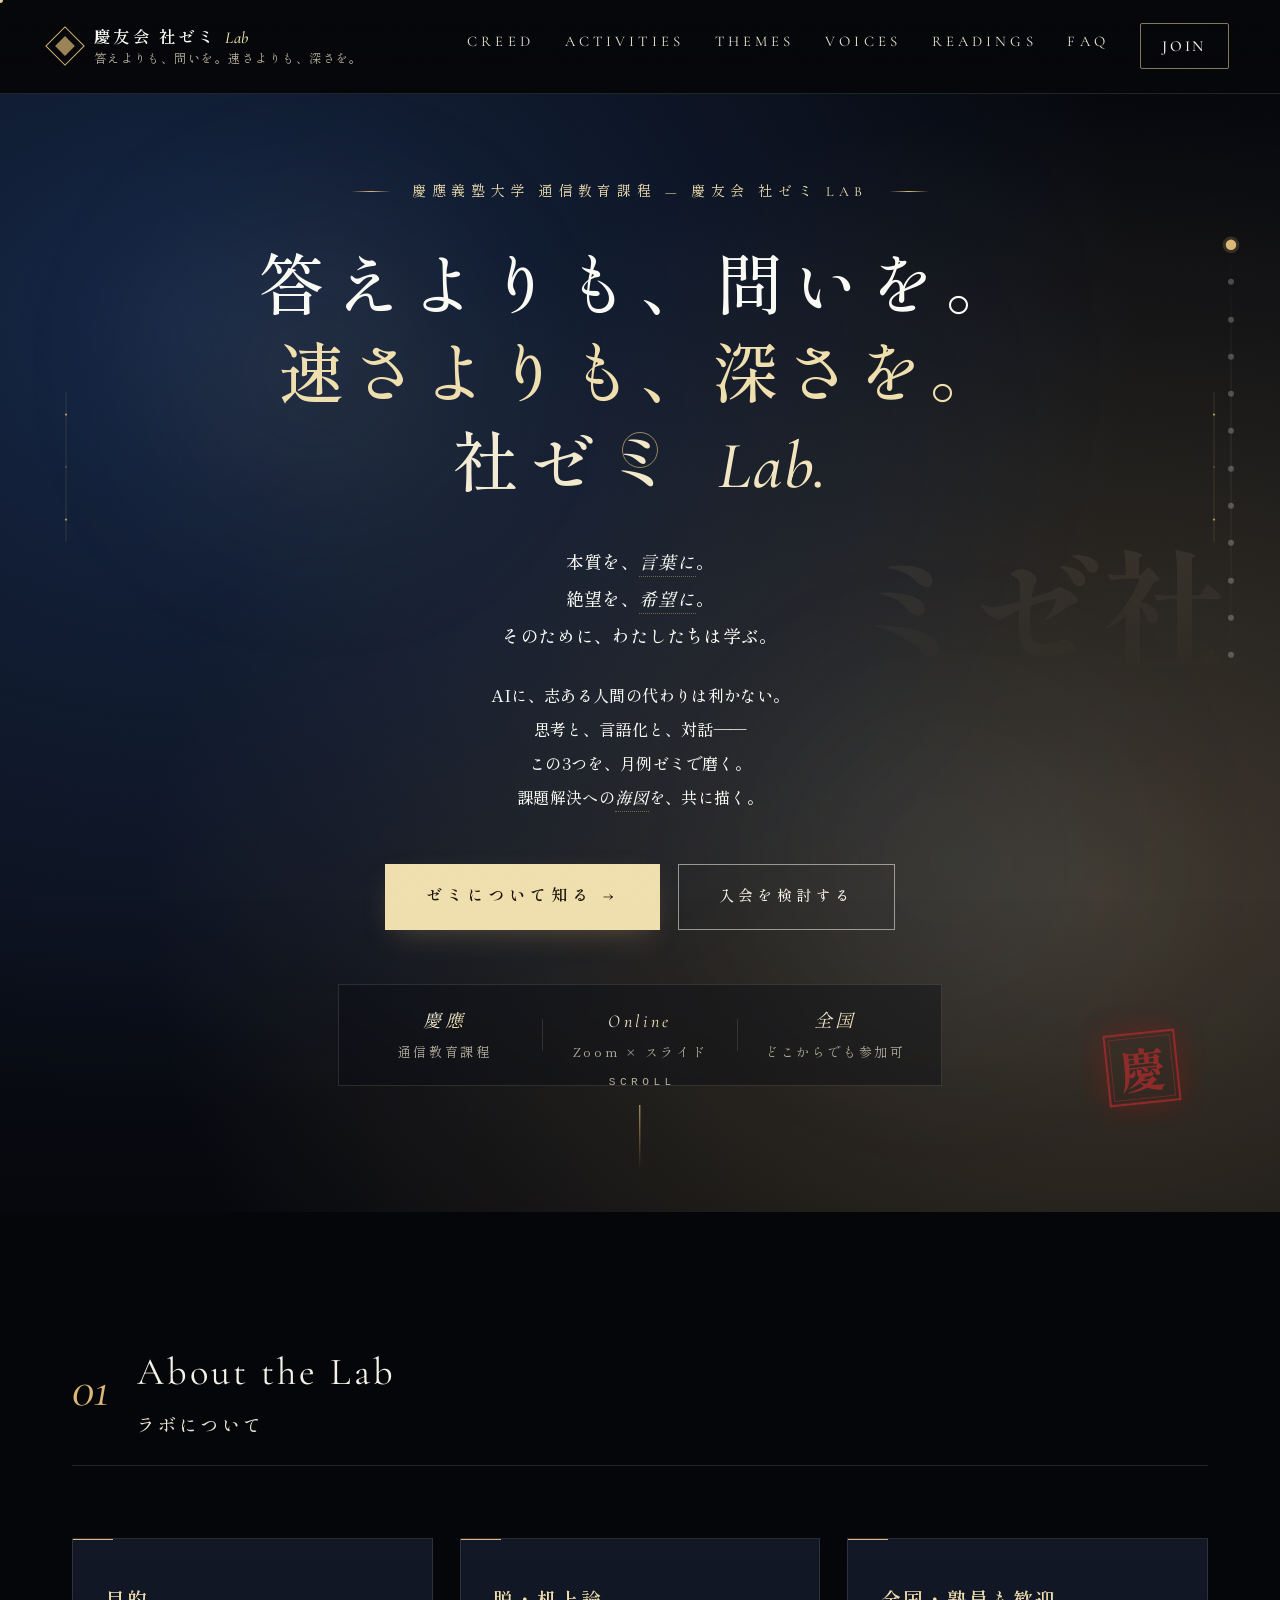
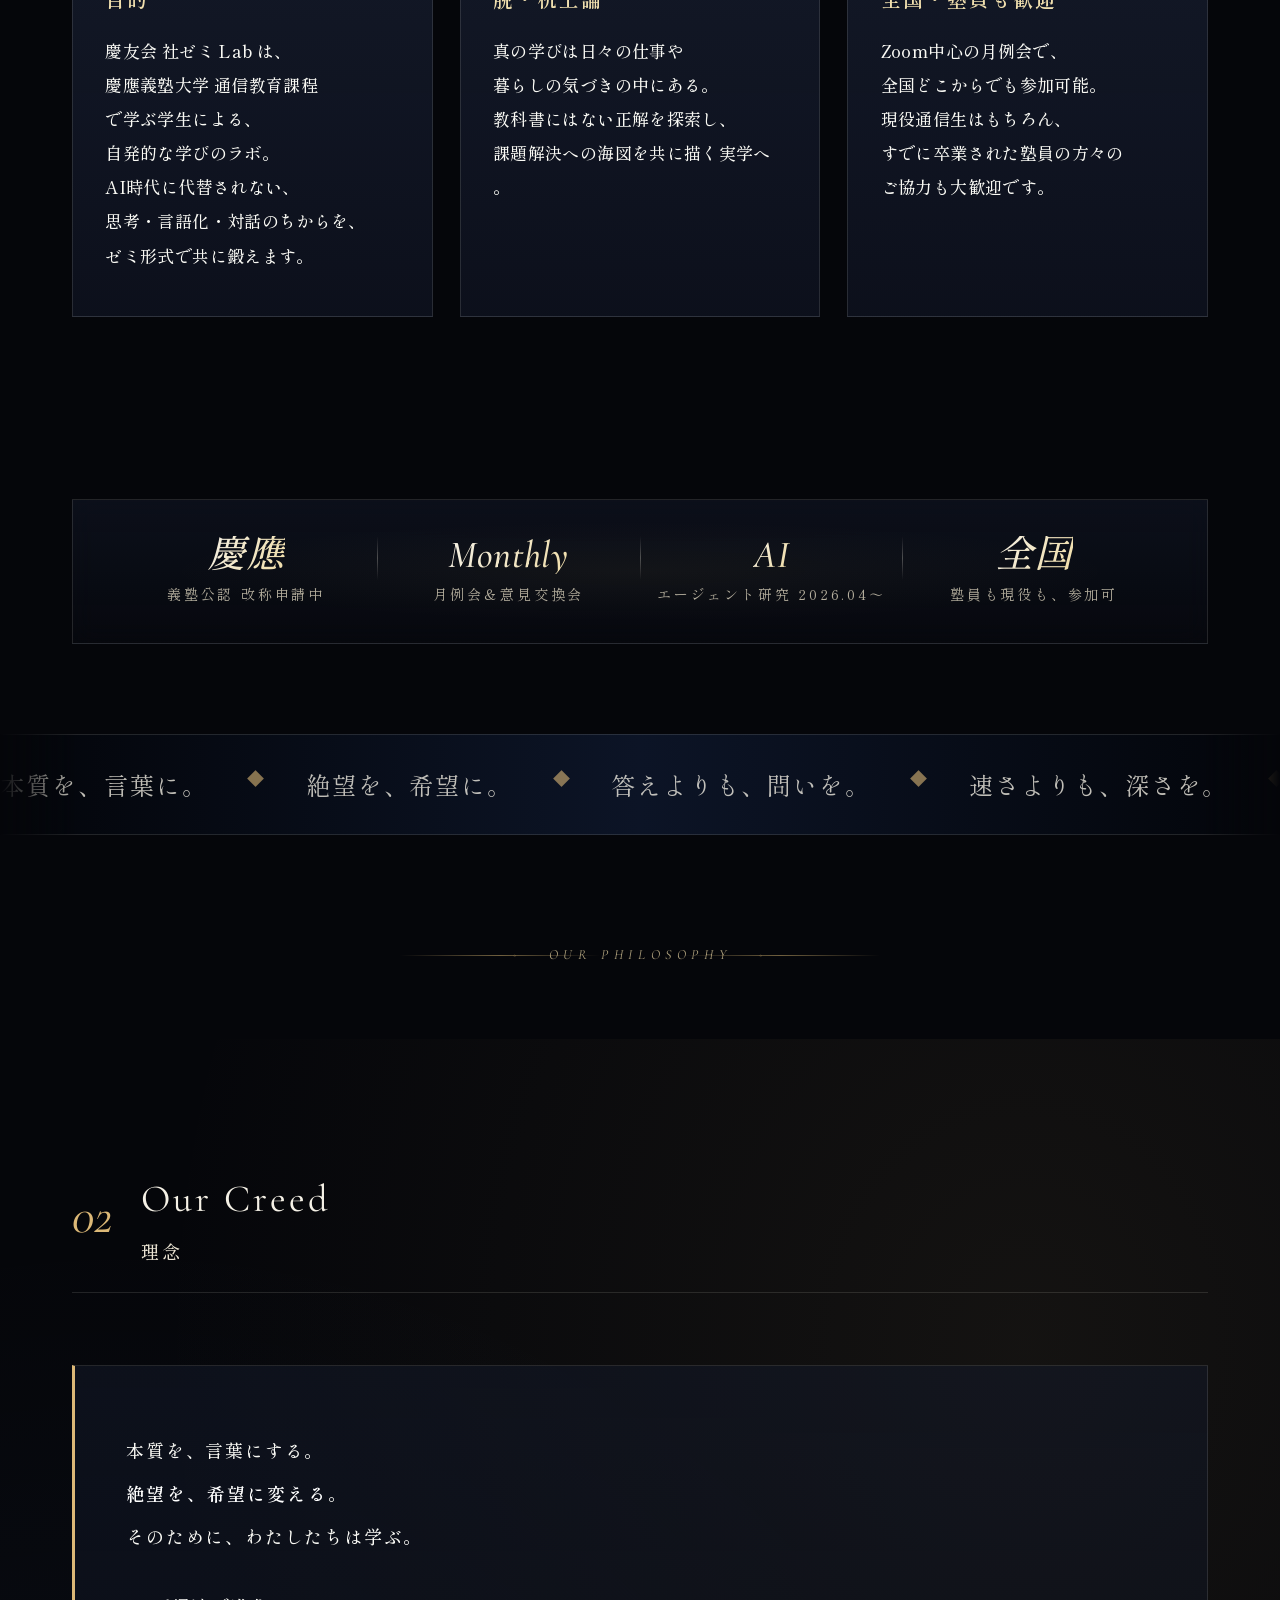
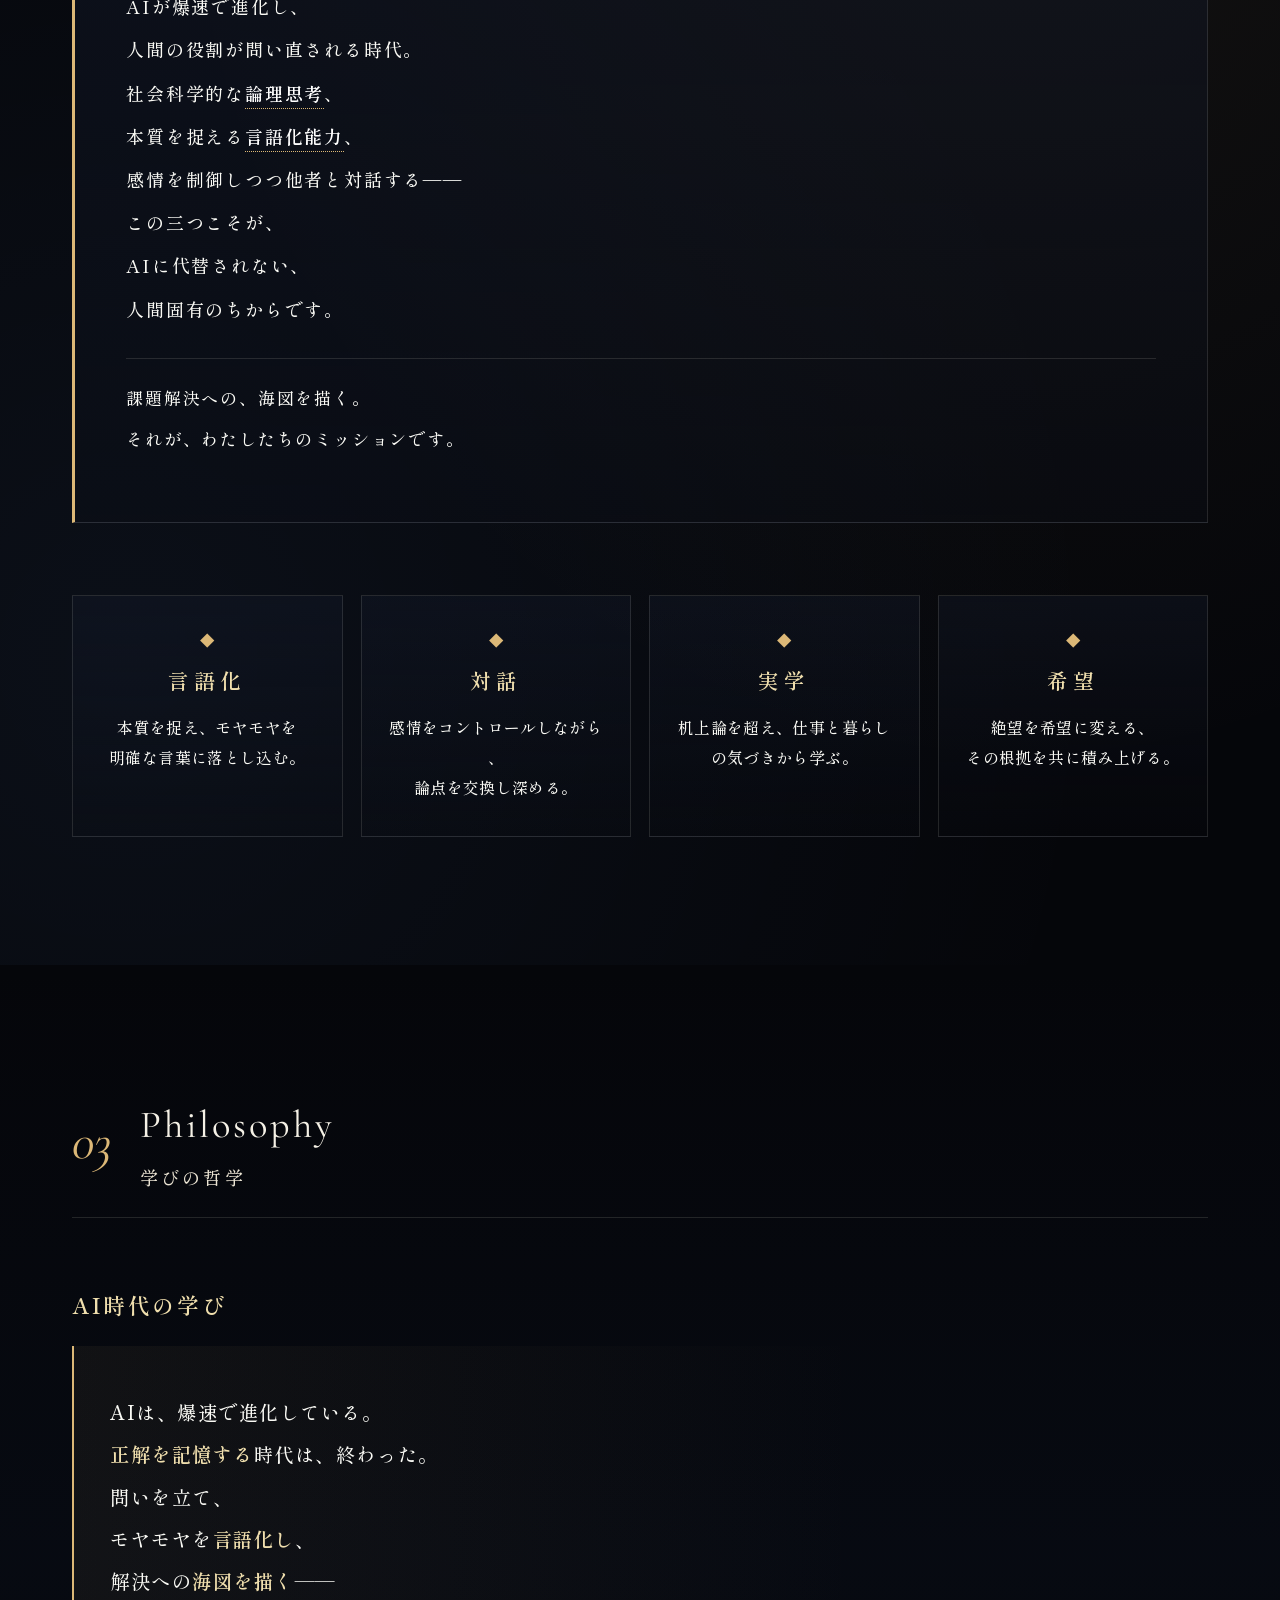
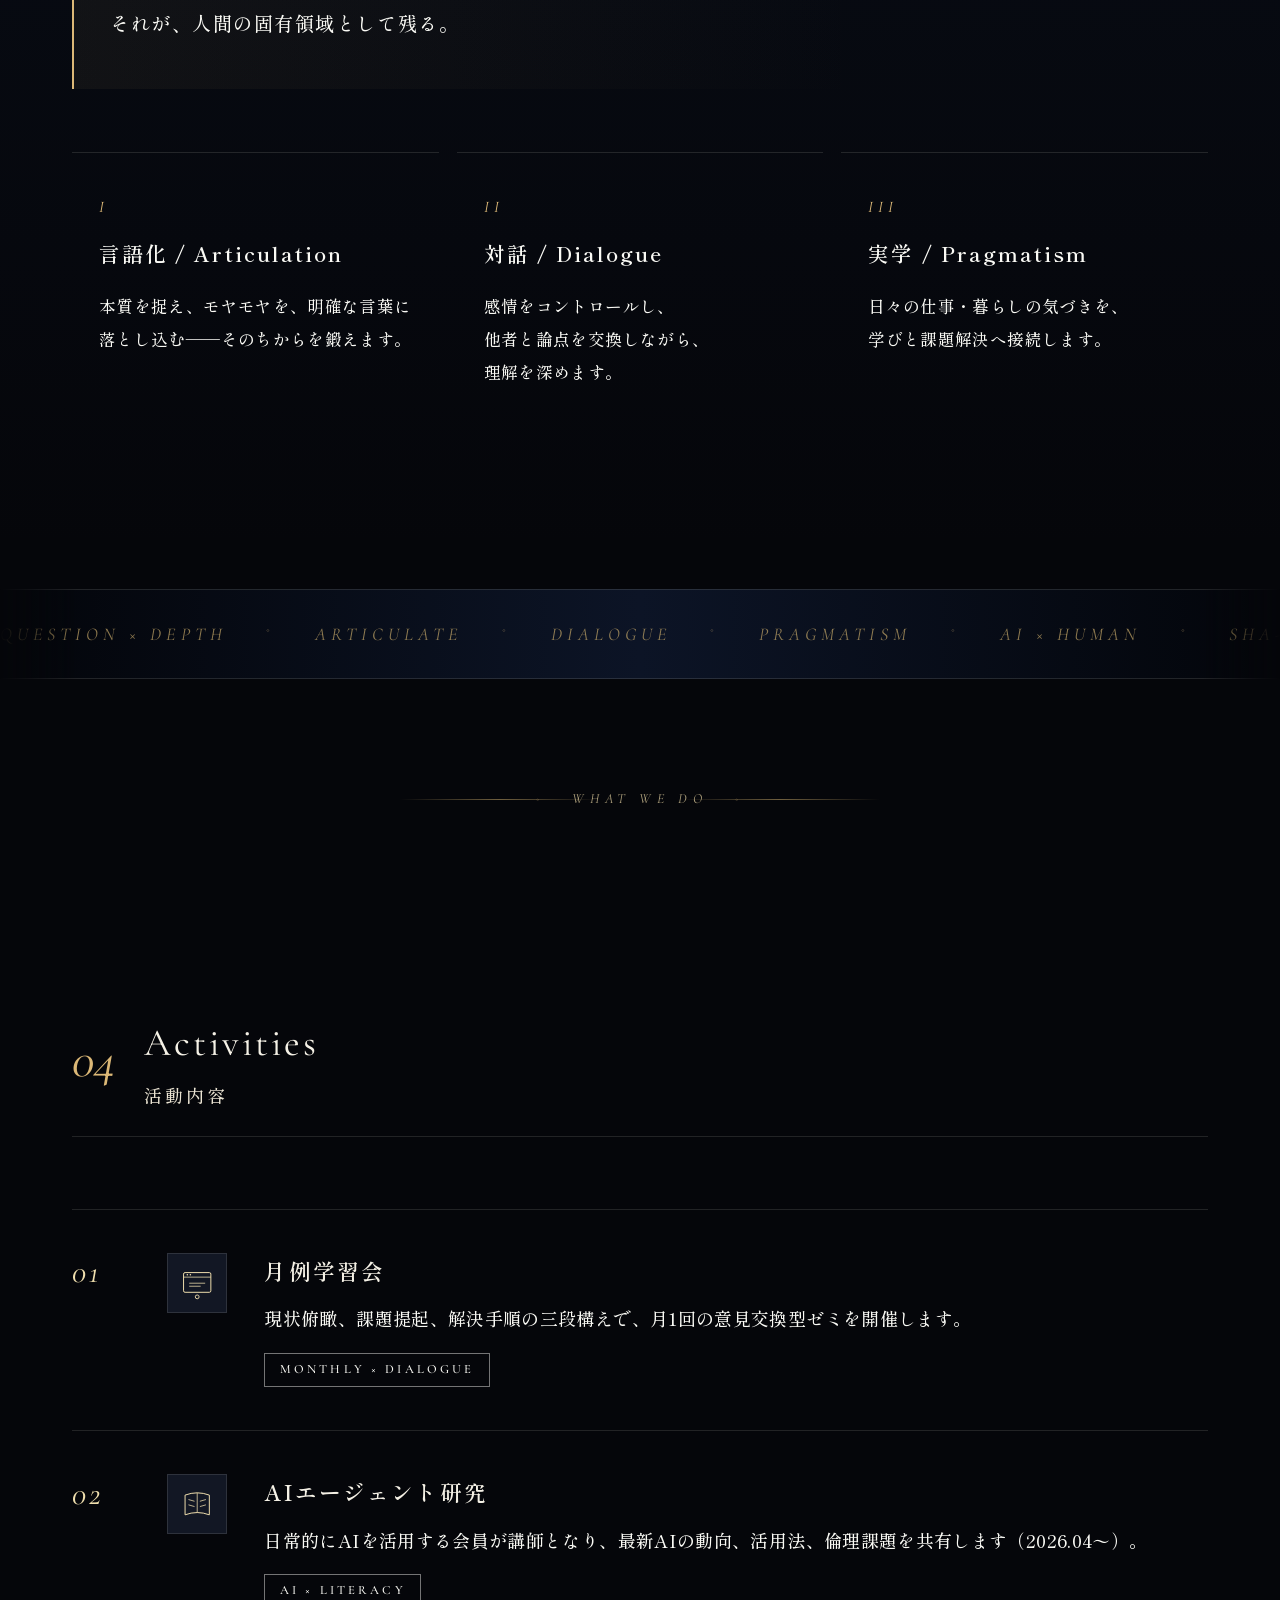
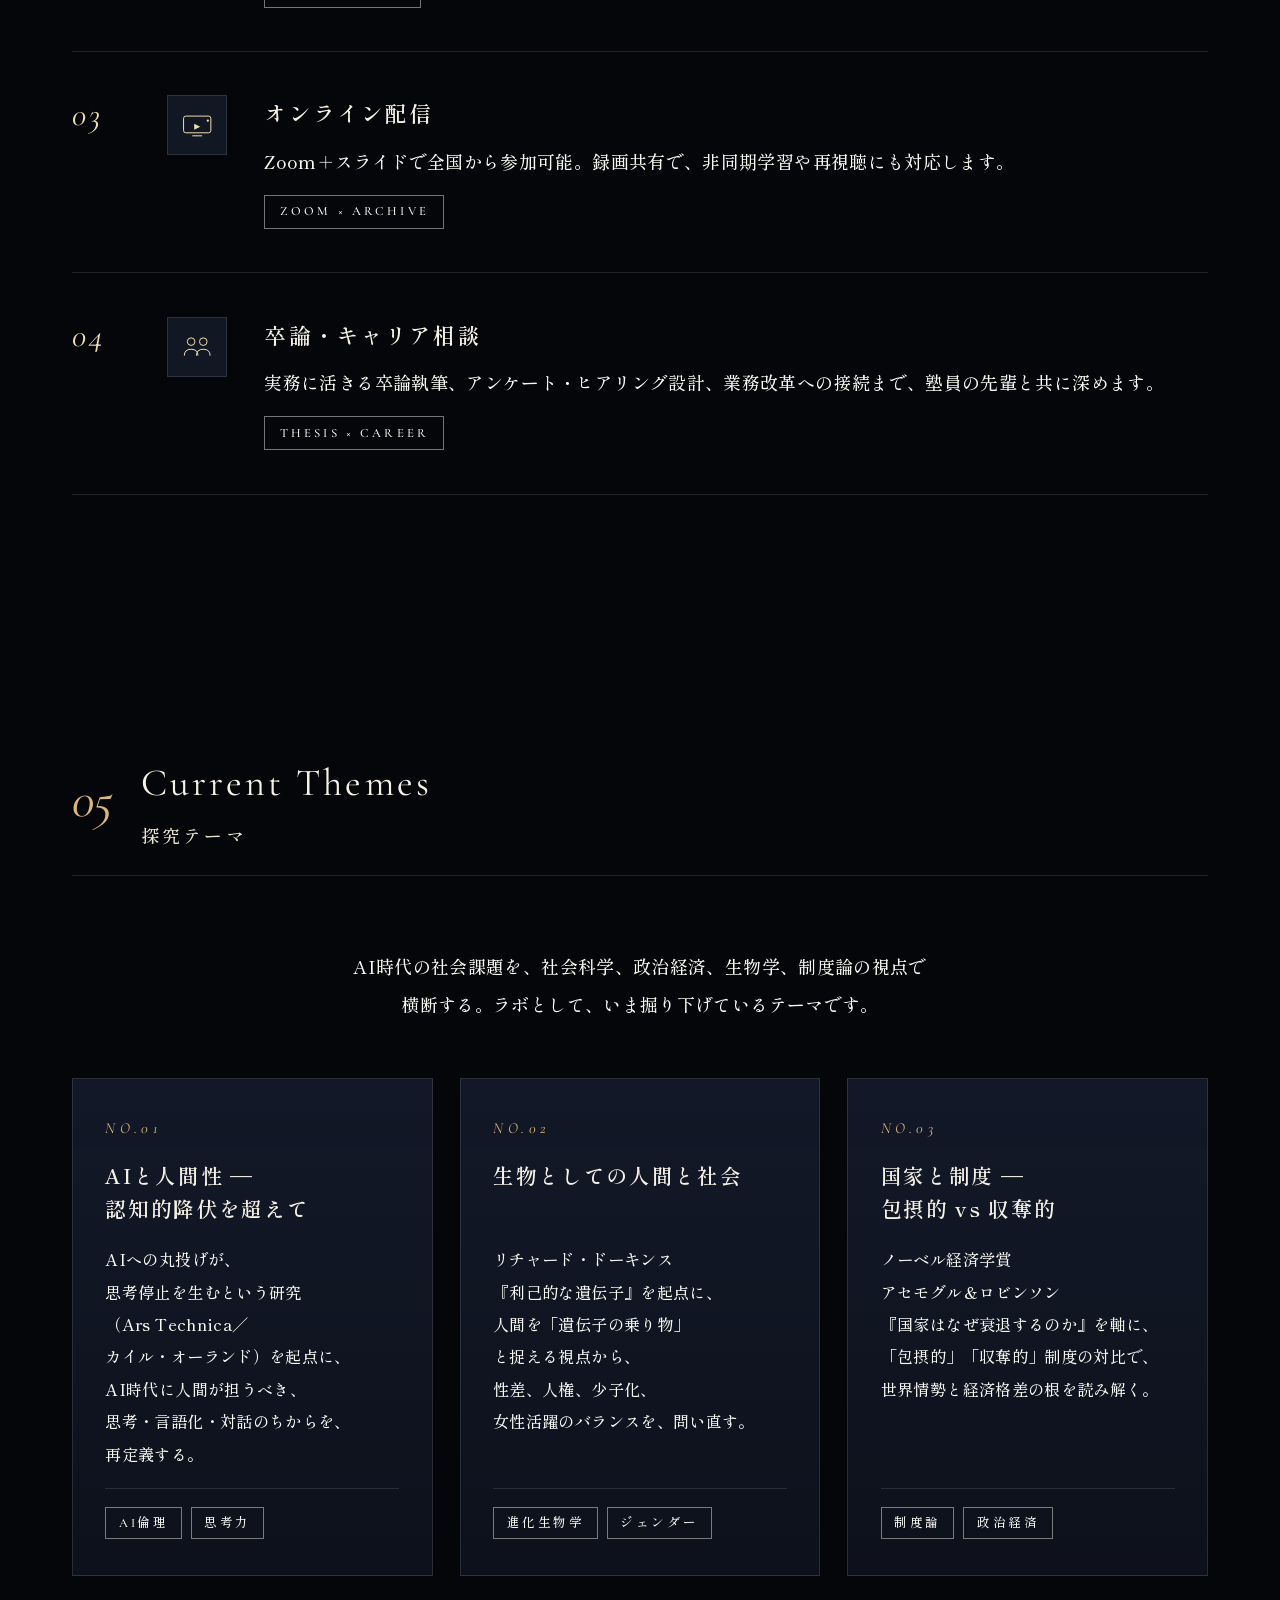
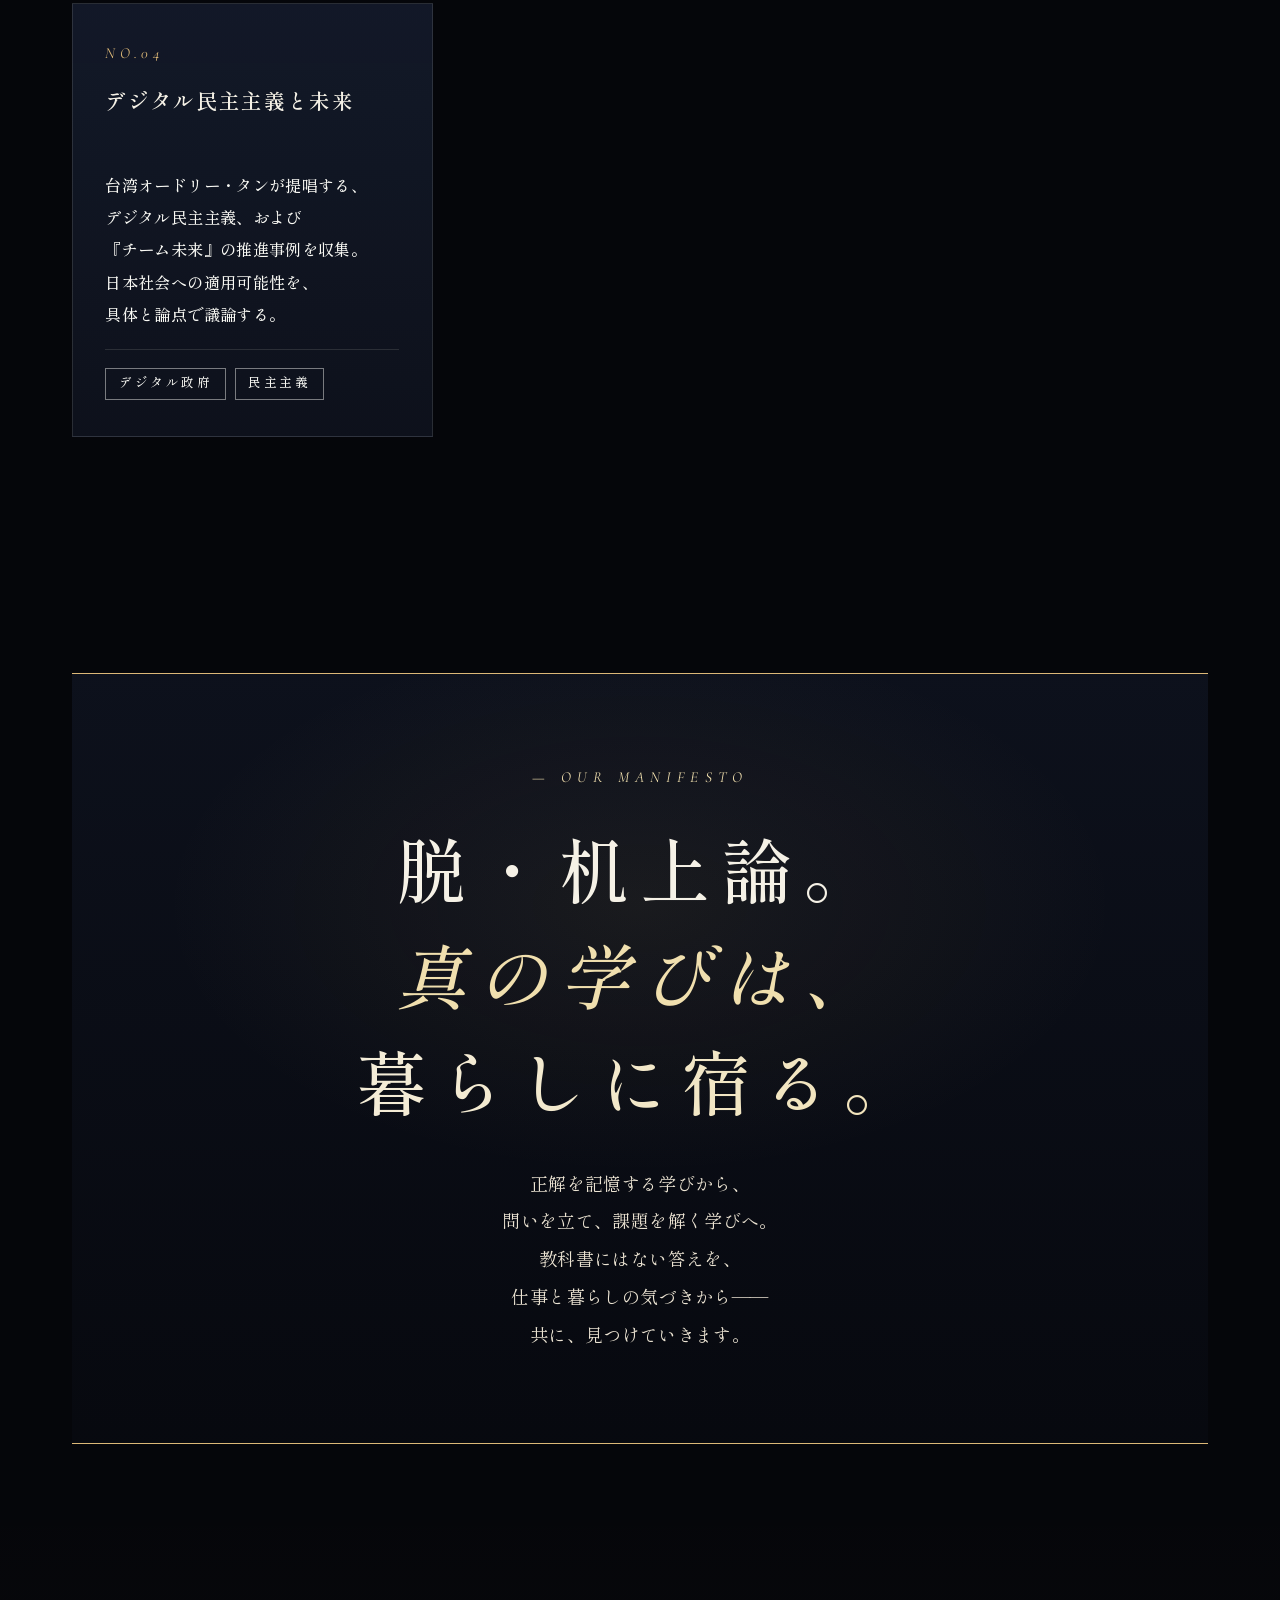
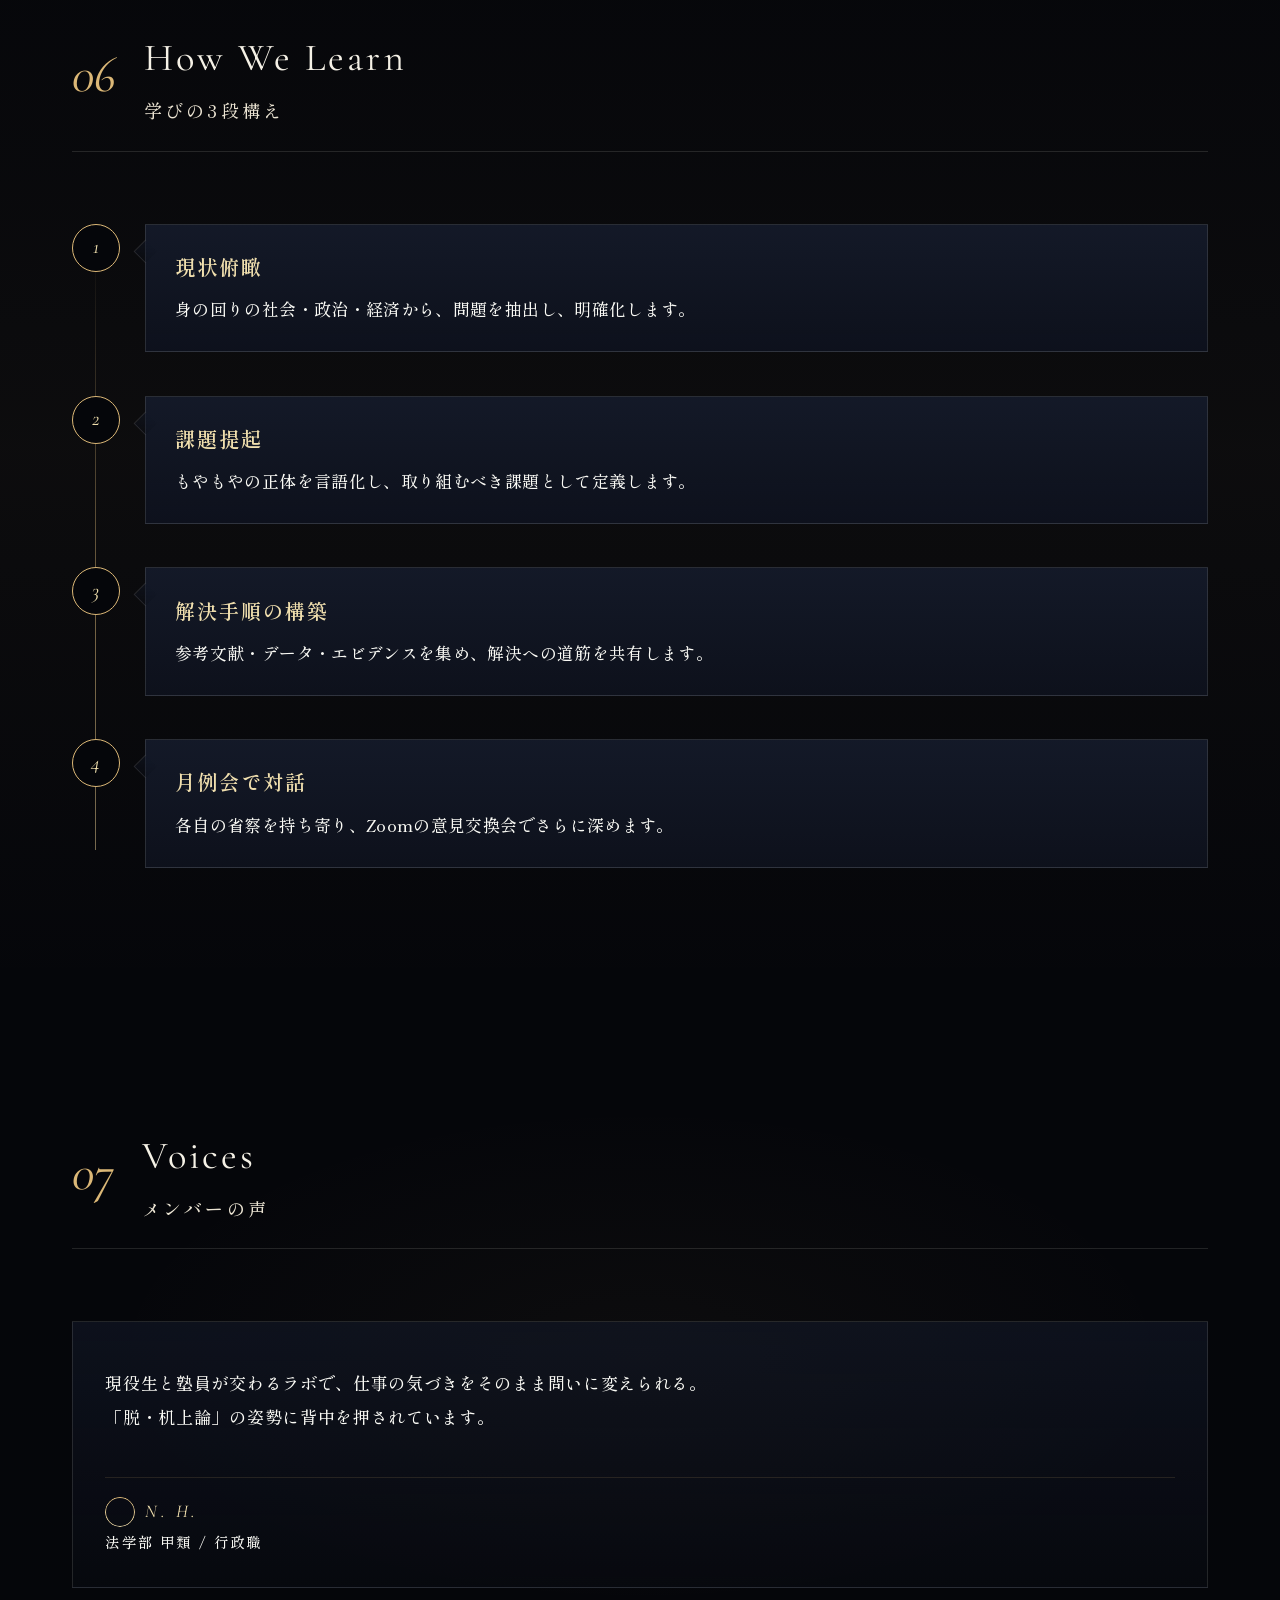
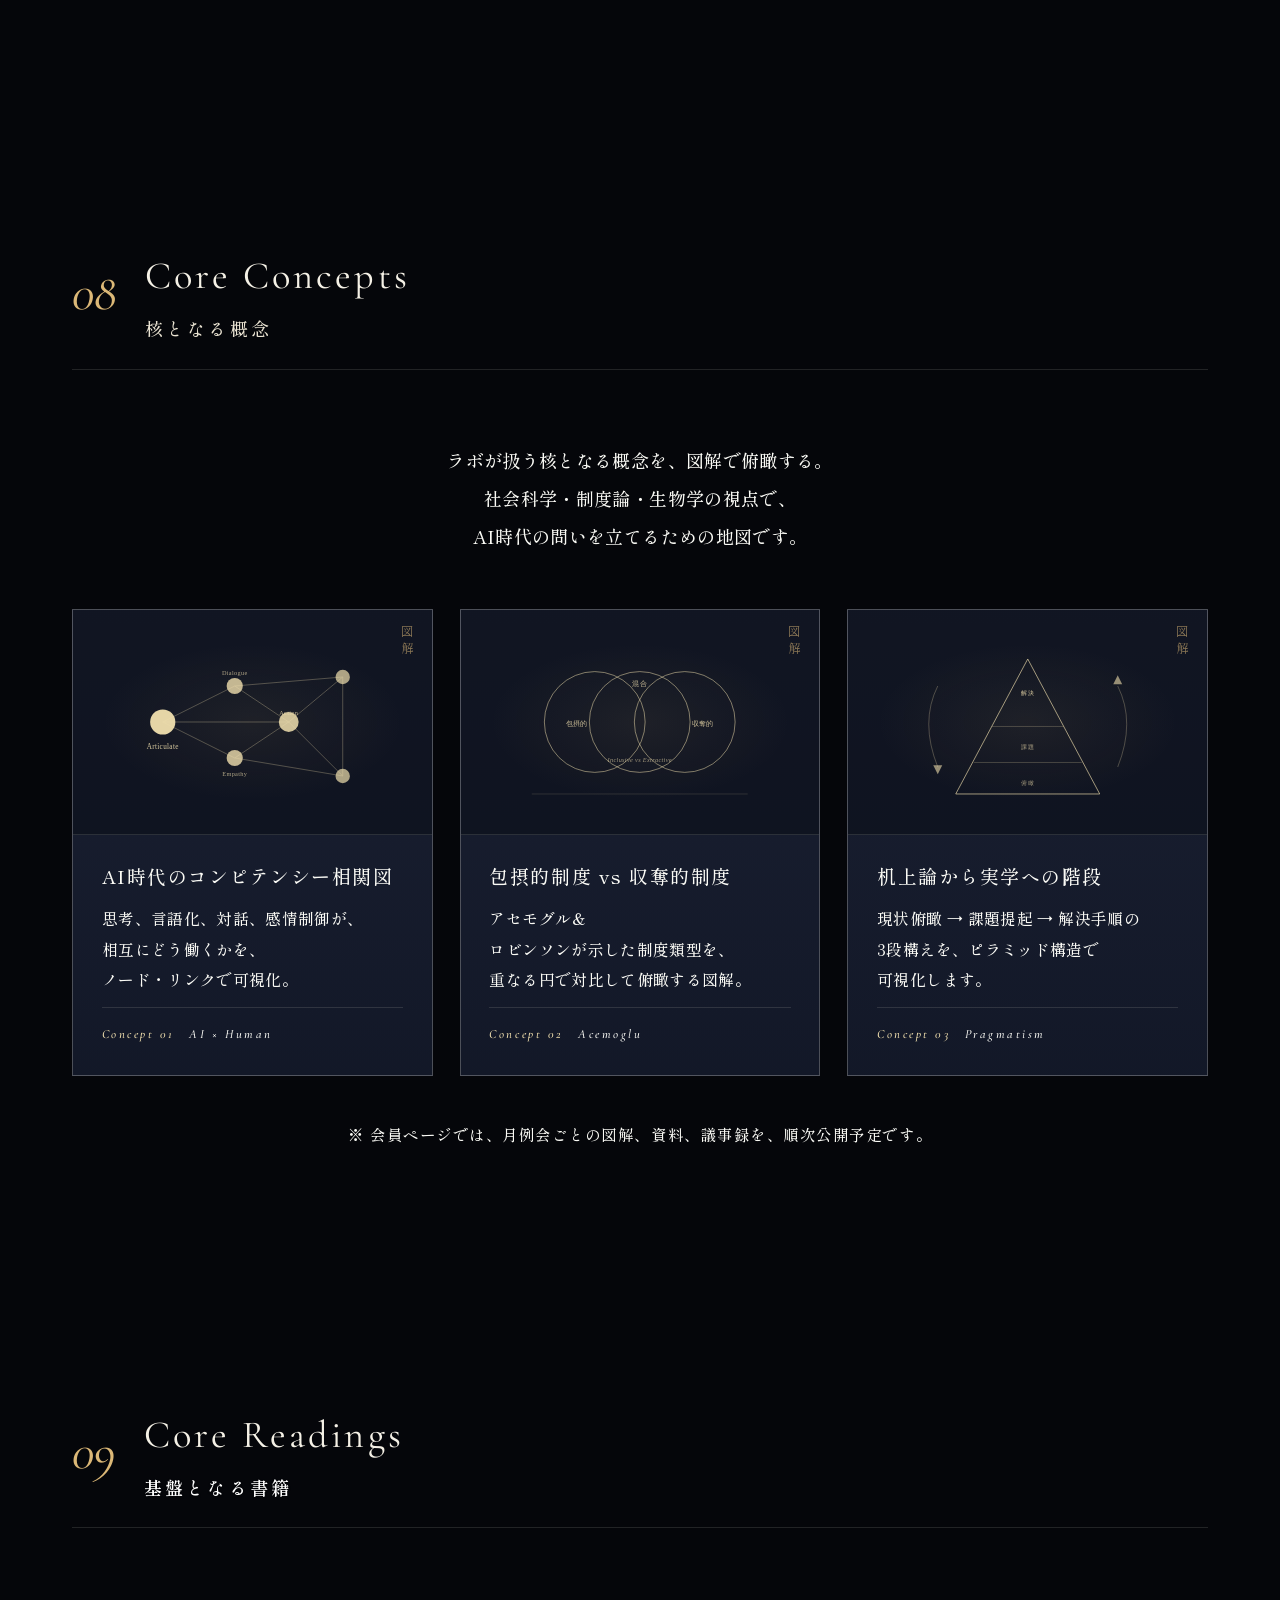
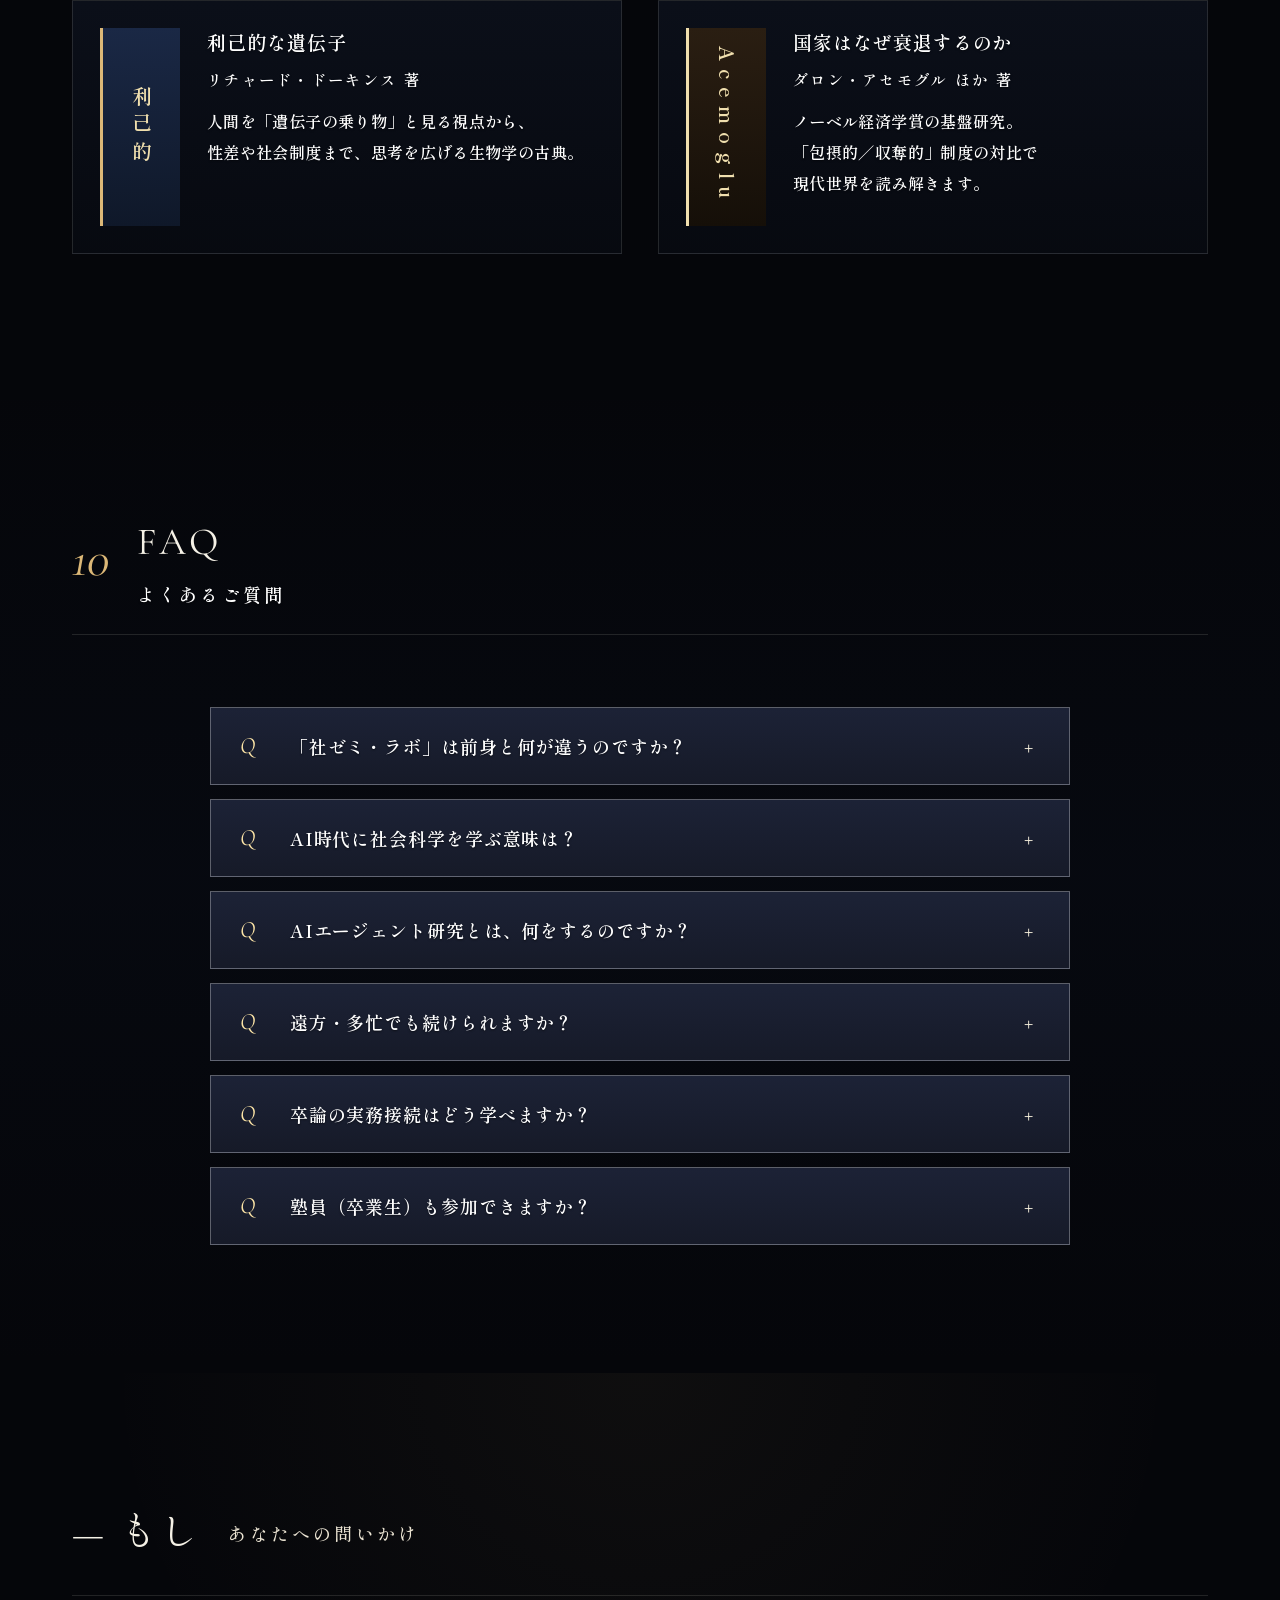
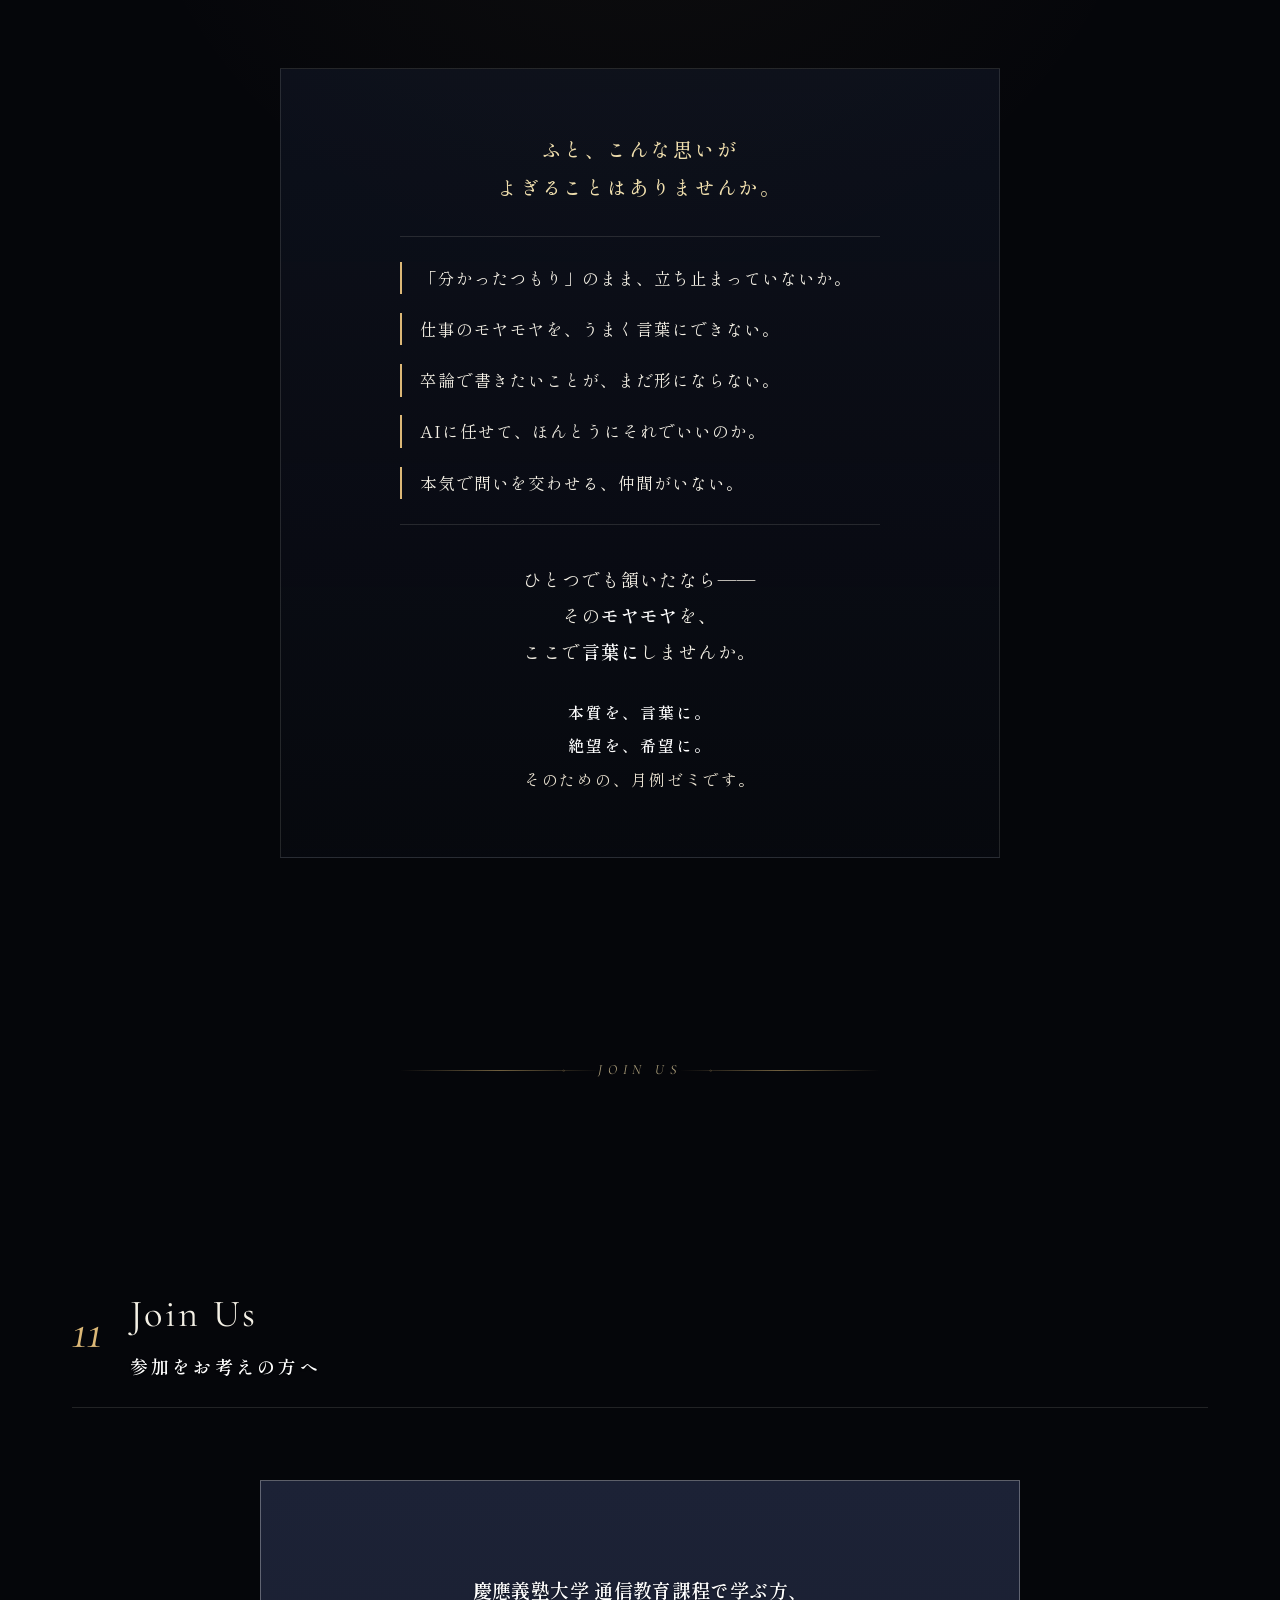
==== commit 9e1e9b55: "chore: ナビロゴの英語表記 (Keio Sha-Zemi Lab) を削除 ロゴ下に追加したタグライン「答えよりも、問いを。速さよりも、深さを。」 が付いた状態で、間の英語表記が冗長になったため" ====
--- a/index.html
+++ b/index.html
@@ -27,7 +27,7 @@
     }
   }
   </script>
-<link rel="preconnect" href="https://fonts.googleapis.com" /><link rel="preconnect" href="https://fonts.gstatic.com" crossorigin /><link rel="preload" as="style" href="https://fonts.googleapis.com/css2?family=Cormorant+Garamond:ital,wght@0,400;0,500;1,400;1,500&family=Shippori+Mincho:wght@500;600;700&display=swap" /><link href="https://fonts.googleapis.com/css2?family=Cormorant+Garamond:ital,wght@0,400;0,500;1,400;1,500&family=Shippori+Mincho:wght@500;600;700&display=swap" rel="stylesheet" /><link rel="stylesheet" href="assets/css/main.css?v=136" /></head><body><a href="#main" class="skip-link">メインコンテンツへスキップ</a><div class="cursor" id="cursor" aria-hidden="true"><div class="cursor__dot"></div><div class="cursor__ring"></div></div><div id="loading" class="ld" aria-hidden="false" aria-label="ロード中"><div class="ld-vignette" aria-hidden="true"></div><div class="ld-corners" aria-hidden="true"><span class="ld-corner ld-corner-tl"></span><span class="ld-corner ld-corner-tr"></span><span class="ld-corner ld-corner-bl"></span><span class="ld-corner ld-corner-br"></span></div><div class="ld-inner"><p class="ld-eyebrow"><span>Keio · Sociology · Seminar</span></p><div class="ld-mark" aria-hidden="true"><svg viewBox="0 0 120 120" fill="none"><circle class="ld-ring" cx="60" cy="60" r="44" stroke="currentColor" stroke-width="1" /><circle class="ld-ring ld-ring-2" cx="60" cy="60" r="32" stroke="currentColor" stroke-width="0.8" /><circle cx="60" cy="60" r="3" fill="currentColor" /><line x1="60" y1="8" x2="60" y2="20" stroke="currentColor" stroke-width="0.8" /><line x1="60" y1="100" x2="60" y2="112" stroke="currentColor" stroke-width="0.8" /><line x1="8" y1="60" x2="20" y2="60" stroke="currentColor" stroke-width="0.8" /><line x1="100" y1="60" x2="112" y2="60" stroke="currentColor" stroke-width="0.8" /></svg></div><div class="ld-progress"><div class="ld-line"><div class="ld-fill" id="ld-fill"></div></div><div class="ld-meta"><span class="ld-label">Loading</span><span class="ld-count"><span id="ld-count">00</span><span class="ld-percent">%</span></span></div></div><div class="ld-dots" aria-hidden="true"><span></span><span></span><span></span><span></span><span></span></div></div></div><div class="scroll-progress" id="scroll-progress" aria-hidden="true"></div><nav class="dotnav" id="dotnav" aria-label="セクション一覧"><a href="#top" data-label="Top"><span></span></a><a href="#about" data-label="About"><span></span></a><a href="#creed" data-label="Creed"><span></span></a><a href="#philosophy" data-label="Philosophy"><span></span></a><a href="#activities" data-label="Activities"><span></span></a><a href="#themes" data-label="Themes"><span></span></a><a href="#process" data-label="Process"><span></span></a><a href="#voices" data-label="Voices"><span></span></a><a href="#resources" data-label="Resources"><span></span></a><a href="#readings" data-label="Readings"><span></span></a><a href="#faq" data-label="FAQ"><span></span></a><a href="#contact" data-label="Contact"><span></span></a></nav><div id="site" class="site" aria-hidden="true"><a id="main" tabindex="-1" class="sr-only">メインコンテンツ</a><header class="nav"><a href="#top" class="nav__brand"><span class="nav__brand-mark" aria-hidden="true"></span><span class="nav__brand-text"><span class="nav__brand-jp">慶友会 社ゼミ <em>Lab</em></span><span class="nav__brand-en">Keio Sha-Zemi Lab</span><span class="nav__brand-tagline">答えよりも、問いを。速さよりも、深さを。</span></span></a><nav class="nav__links" aria-label="メインナビゲーション"><a href="#creed">Creed</a><a href="#activities">Activities</a><a href="#themes">Themes</a><a href="#voices">Voices</a><a href="#readings">Readings</a><a href="#faq">FAQ</a><a href="membership.html" class="nav__cta">Join</a></nav><button type="button" class="nav__burger" id="nav-burger" aria-label="メニューを開く" aria-expanded="false" aria-controls="nav-drawer"><span></span><span></span><span></span></button></header><div class="nav-drawer" id="nav-drawer" aria-hidden="true"><div class="nav-drawer__backdrop"></div><aside class="nav-drawer__panel" role="dialog" aria-label="モバイルメニュー"><div class="nav-drawer__header"><span class="nav-drawer__title">慶友会 社ゼミ <em>Lab</em></span><button type="button" class="nav-drawer__close" id="nav-drawer-close" aria-label="メニューを閉じる">✕</button></div><nav class="nav-drawer__links"><a href="#about" data-drawer-link>About</a><a href="#creed" data-drawer-link>Creed</a><a href="#philosophy" data-drawer-link>Philosophy</a><a href="#activities" data-drawer-link>Activities</a><a href="#themes" data-drawer-link>Themes</a><a href="#process" data-drawer-link>Process</a><a href="#voices" data-drawer-link>Voices</a><a href="#resources" data-drawer-link>Resources</a><a href="#readings" data-drawer-link>Readings</a><a href="#faq" data-drawer-link>FAQ</a><a href="#contact" data-drawer-link>Contact</a><a href="membership.html" class="nav-drawer__cta">入会申込へ</a></nav><div class="nav-drawer__foot"><p>脱・机上論</p></div></aside></div><section id="top" class="hero"><div class="hero__bg" aria-hidden="true"><div class="hero__gradient" data-parallax="0.15"></div><div class="hero__stars" data-parallax="0.25"></div><div class="hero__glow-1"></div><div class="hero__glow-2"></div></div><div class="hero__ornament hero__ornament--left" aria-hidden="true"><svg viewBox="0 0 80 400" fill="none" xmlns="http://www.w3.org/2000/svg"><line x1="40" y1="0" x2="40" y2="400" stroke="currentColor" stroke-width="1" stroke-opacity="0.4"/><circle cx="40" cy="60" r="3" fill="currentColor" fill-opacity="0.8"/><circle cx="40" cy="200" r="2" fill="currentColor" fill-opacity="0.5"/><circle cx="40" cy="340" r="3" fill="currentColor" fill-opacity="0.8"/></svg></div><div class="hero__ornament hero__ornament--right" aria-hidden="true"><svg viewBox="0 0 80 400" fill="none" xmlns="http://www.w3.org/2000/svg"><line x1="40" y1="0" x2="40" y2="400" stroke="currentColor" stroke-width="1" stroke-opacity="0.4"/><circle cx="40" cy="60" r="3" fill="currentColor" fill-opacity="0.8"/><circle cx="40" cy="200" r="2" fill="currentColor" fill-opacity="0.5"/><circle cx="40" cy="340" r="3" fill="currentColor" fill-opacity="0.8"/></svg></div><div class="hero__signature" aria-hidden="true"><span>社</span><span>ゼ</span><span>ミ</span></div><div class="hero__seal" aria-hidden="true"><span>慶</span></div><div class="hero__content"><p class="hero__eyebrow"><span class="hero__eyebrow-line"></span>
+<link rel="preconnect" href="https://fonts.googleapis.com" /><link rel="preconnect" href="https://fonts.gstatic.com" crossorigin /><link rel="preload" as="style" href="https://fonts.googleapis.com/css2?family=Cormorant+Garamond:ital,wght@0,400;0,500;1,400;1,500&family=Shippori+Mincho:wght@500;600;700&display=swap" /><link href="https://fonts.googleapis.com/css2?family=Cormorant+Garamond:ital,wght@0,400;0,500;1,400;1,500&family=Shippori+Mincho:wght@500;600;700&display=swap" rel="stylesheet" /><link rel="stylesheet" href="assets/css/main.css?v=136" /></head><body><a href="#main" class="skip-link">メインコンテンツへスキップ</a><div class="cursor" id="cursor" aria-hidden="true"><div class="cursor__dot"></div><div class="cursor__ring"></div></div><div id="loading" class="ld" aria-hidden="false" aria-label="ロード中"><div class="ld-vignette" aria-hidden="true"></div><div class="ld-corners" aria-hidden="true"><span class="ld-corner ld-corner-tl"></span><span class="ld-corner ld-corner-tr"></span><span class="ld-corner ld-corner-bl"></span><span class="ld-corner ld-corner-br"></span></div><div class="ld-inner"><p class="ld-eyebrow"><span>Keio · Sociology · Seminar</span></p><div class="ld-mark" aria-hidden="true"><svg viewBox="0 0 120 120" fill="none"><circle class="ld-ring" cx="60" cy="60" r="44" stroke="currentColor" stroke-width="1" /><circle class="ld-ring ld-ring-2" cx="60" cy="60" r="32" stroke="currentColor" stroke-width="0.8" /><circle cx="60" cy="60" r="3" fill="currentColor" /><line x1="60" y1="8" x2="60" y2="20" stroke="currentColor" stroke-width="0.8" /><line x1="60" y1="100" x2="60" y2="112" stroke="currentColor" stroke-width="0.8" /><line x1="8" y1="60" x2="20" y2="60" stroke="currentColor" stroke-width="0.8" /><line x1="100" y1="60" x2="112" y2="60" stroke="currentColor" stroke-width="0.8" /></svg></div><div class="ld-progress"><div class="ld-line"><div class="ld-fill" id="ld-fill"></div></div><div class="ld-meta"><span class="ld-label">Loading</span><span class="ld-count"><span id="ld-count">00</span><span class="ld-percent">%</span></span></div></div><div class="ld-dots" aria-hidden="true"><span></span><span></span><span></span><span></span><span></span></div></div></div><div class="scroll-progress" id="scroll-progress" aria-hidden="true"></div><nav class="dotnav" id="dotnav" aria-label="セクション一覧"><a href="#top" data-label="Top"><span></span></a><a href="#about" data-label="About"><span></span></a><a href="#creed" data-label="Creed"><span></span></a><a href="#philosophy" data-label="Philosophy"><span></span></a><a href="#activities" data-label="Activities"><span></span></a><a href="#themes" data-label="Themes"><span></span></a><a href="#process" data-label="Process"><span></span></a><a href="#voices" data-label="Voices"><span></span></a><a href="#resources" data-label="Resources"><span></span></a><a href="#readings" data-label="Readings"><span></span></a><a href="#faq" data-label="FAQ"><span></span></a><a href="#contact" data-label="Contact"><span></span></a></nav><div id="site" class="site" aria-hidden="true"><a id="main" tabindex="-1" class="sr-only">メインコンテンツ</a><header class="nav"><a href="#top" class="nav__brand"><span class="nav__brand-mark" aria-hidden="true"></span><span class="nav__brand-text"><span class="nav__brand-jp">慶友会 社ゼミ <em>Lab</em></span><span class="nav__brand-tagline">答えよりも、問いを。速さよりも、深さを。</span></span></a><nav class="nav__links" aria-label="メインナビゲーション"><a href="#creed">Creed</a><a href="#activities">Activities</a><a href="#themes">Themes</a><a href="#voices">Voices</a><a href="#readings">Readings</a><a href="#faq">FAQ</a><a href="membership.html" class="nav__cta">Join</a></nav><button type="button" class="nav__burger" id="nav-burger" aria-label="メニューを開く" aria-expanded="false" aria-controls="nav-drawer"><span></span><span></span><span></span></button></header><div class="nav-drawer" id="nav-drawer" aria-hidden="true"><div class="nav-drawer__backdrop"></div><aside class="nav-drawer__panel" role="dialog" aria-label="モバイルメニュー"><div class="nav-drawer__header"><span class="nav-drawer__title">慶友会 社ゼミ <em>Lab</em></span><button type="button" class="nav-drawer__close" id="nav-drawer-close" aria-label="メニューを閉じる">✕</button></div><nav class="nav-drawer__links"><a href="#about" data-drawer-link>About</a><a href="#creed" data-drawer-link>Creed</a><a href="#philosophy" data-drawer-link>Philosophy</a><a href="#activities" data-drawer-link>Activities</a><a href="#themes" data-drawer-link>Themes</a><a href="#process" data-drawer-link>Process</a><a href="#voices" data-drawer-link>Voices</a><a href="#resources" data-drawer-link>Resources</a><a href="#readings" data-drawer-link>Readings</a><a href="#faq" data-drawer-link>FAQ</a><a href="#contact" data-drawer-link>Contact</a><a href="membership.html" class="nav-drawer__cta">入会申込へ</a></nav><div class="nav-drawer__foot"><p>脱・机上論</p></div></aside></div><section id="top" class="hero"><div class="hero__bg" aria-hidden="true"><div class="hero__gradient" data-parallax="0.15"></div><div class="hero__stars" data-parallax="0.25"></div><div class="hero__glow-1"></div><div class="hero__glow-2"></div></div><div class="hero__ornament hero__ornament--left" aria-hidden="true"><svg viewBox="0 0 80 400" fill="none" xmlns="http://www.w3.org/2000/svg"><line x1="40" y1="0" x2="40" y2="400" stroke="currentColor" stroke-width="1" stroke-opacity="0.4"/><circle cx="40" cy="60" r="3" fill="currentColor" fill-opacity="0.8"/><circle cx="40" cy="200" r="2" fill="currentColor" fill-opacity="0.5"/><circle cx="40" cy="340" r="3" fill="currentColor" fill-opacity="0.8"/></svg></div><div class="hero__ornament hero__ornament--right" aria-hidden="true"><svg viewBox="0 0 80 400" fill="none" xmlns="http://www.w3.org/2000/svg"><line x1="40" y1="0" x2="40" y2="400" stroke="currentColor" stroke-width="1" stroke-opacity="0.4"/><circle cx="40" cy="60" r="3" fill="currentColor" fill-opacity="0.8"/><circle cx="40" cy="200" r="2" fill="currentColor" fill-opacity="0.5"/><circle cx="40" cy="340" r="3" fill="currentColor" fill-opacity="0.8"/></svg></div><div class="hero__signature" aria-hidden="true"><span>社</span><span>ゼ</span><span>ミ</span></div><div class="hero__seal" aria-hidden="true"><span>慶</span></div><div class="hero__content"><p class="hero__eyebrow"><span class="hero__eyebrow-line"></span>
 慶應義塾大学 通信教育課程 — 慶友会 社ゼミ Lab
 <span class="hero__eyebrow-line"></span></p><h2 class="hero__title"><span>答えよりも、問いを。</span><span>速さよりも、深さを。</span><span class="hero__title--accent">社ゼミ <em class="hero__title--en">Lab.</em></span></h2><p class="hero__lead">本質を、<em>言葉に</em>。<br class="br-sm" />絶望を、<em>希望に</em>。<br class="br-md" />そのために、わたしたちは学ぶ。</p><p class="hero__lead hero__lead--soft">AIに、志ある人間の代わりは利かない。<br class="br-md" />思考と、言語化と、対話——<br class="br-md" />この3つを、月例ゼミで磨く。<br class="br-md" />課題解決への<em>海図</em>を、共に描く。</p><div class="hero__actions"><a href="#about" class="btn btn--primary"><span>ゼミについて知る</span><span class="btn__arrow" aria-hidden="true">→</span></a><a href="membership.html" class="btn btn--ghost"><span>入会を検討する</span></a></div><div class="hero__metrics" aria-hidden="true"><div class="metric"><span class="metric__num">慶應</span><span class="metric__label">通信教育課程</span></div><div class="metric__divider"></div><div class="metric"><span class="metric__num">Online</span><span class="metric__label">Zoom × スライド</span></div><div class="metric__divider"></div><div class="metric"><span class="metric__num">全国</span><span class="metric__label">どこからでも参加可</span></div></div></div><div class="hero__scroll" aria-hidden="true"><span>SCROLL</span><span class="hero__scroll-line"></span></div></section><section id="about" class="section section--about"><div class="section__header"><span class="section__num">01</span><h3 class="section__title">About the Lab</h3><p class="section__subtitle">ラボについて</p></div><div class="about__grid"><div class="about__card"><h4>目的</h4><p>慶友会 社ゼミ Lab は、<br />慶應義塾大学 通信教育課程<br />で学ぶ学生による、<br />自発的な学びのラボ。<br />AI時代に代替されない、<br />思考・言語化・対話のちからを、<br />ゼミ形式で共に鍛えます。</p></div><div class="about__card"><h4>脱・机上論</h4><p>真の学びは日々の仕事や<br />暮らしの気づきの中にある。<br />教科書にはない正解を探索し、<br />課題解決への海図を共に描く実学へ。</p></div><div class="about__card"><h4>全国・塾員も歓迎</h4><p>Zoom中心の月例会で、<br />全国どこからでも参加可能。<br />現役通信生はもちろん、<br />すでに卒業された塾員の方々の<br />ご協力も大歓迎です。</p></div></div></section><section id="facts" class="facts"><div class="facts__inner"><div class="facts__item"><span class="facts__num">慶應</span><span class="facts__label">義塾公認 改称申請中</span></div><div class="facts__divider"></div><div class="facts__item"><span class="facts__num">Monthly</span><span class="facts__label">月例会＆意見交換会</span></div><div class="facts__divider"></div><div class="facts__item"><span class="facts__num">AI</span><span class="facts__label">エージェント研究 2026.04〜</span></div><div class="facts__divider"></div><div class="facts__item"><span class="facts__num">全国</span><span class="facts__label">塾員も現役も、参加可</span></div></div></section><div class="marquee" aria-hidden="true"><div class="marquee__track"><span class="marquee__w">本質を、言葉に。</span><span class="marquee__d">◆</span><span class="marquee__w">絶望を、希望に。</span><span class="marquee__d">◆</span><span class="marquee__w">答えよりも、問いを。</span><span class="marquee__d">◆</span><span class="marquee__w">速さよりも、深さを。</span><span class="marquee__d">◆</span><span class="marquee__w">脱・机上論。</span><span class="marquee__d">◆</span><span class="marquee__w">AIに、志ある人間の代わりは利かない。</span><span class="marquee__d">◆</span><span class="marquee__w">課題解決への海図を、描く。</span><span class="marquee__d">◆</span><span class="marquee__w">本質を、言葉に。</span><span class="marquee__d">◆</span><span class="marquee__w">絶望を、希望に。</span><span class="marquee__d">◆</span><span class="marquee__w">答えよりも、問いを。</span><span class="marquee__d">◆</span><span class="marquee__w">速さよりも、深さを。</span><span class="marquee__d">◆</span><span class="marquee__w">脱・机上論。</span><span class="marquee__d">◆</span><span class="marquee__w">AIに、志ある人間の代わりは利かない。</span><span class="marquee__d">◆</span><span class="marquee__w">課題解決への海図を、描く。</span><span class="marquee__d">◆</span></div></div><div class="section-divider" aria-hidden="true"><span class="section-divider__mark">Our Philosophy</span></div><section id="creed" class="section section--creed"><div class="section__header"><span class="section__num">02</span><h3 class="section__title">Our Creed</h3><p class="section__subtitle">理念</p></div><div class="creed__body"><blockquote class="creed__statement"><p>本質を、言葉にする。<br class="br-md" /><em>絶望を、希望に変える</em>。<br class="br-md" />そのために、わたしたちは学ぶ。</p><p>AIが爆速で進化し、<br class="br-md" />人間の役割が問い直される時代。<br class="br-md" />社会科学的な<strong>論理思考</strong>、<br class="br-sm" />本質を捉える<strong>言語化能力</strong>、<br class="br-md" />感情を制御しつつ他者と対話する——<br class="br-md" />この三つこそが、<br class="br-sm" />AIに代替されない、<br class="br-sm" />人間固有のちからです。</p><p class="creed__sign">課題解決への、海図を描く。<br class="br-md" />それが、わたしたちのミッションです。</p></blockquote><div class="creed__values"><div class="value"><span class="value__mark" aria-hidden="true">◆</span><h5>言語化</h5><p>本質を捉え、モヤモヤを<br />明確な言葉に落とし込む。</p></div><div class="value"><span class="value__mark" aria-hidden="true">◆</span><h5>対話</h5><p>感情をコントロールしながら、<br /><br class="br-mobile" />論点を交換し深める。</p></div><div class="value"><span class="value__mark" aria-hidden="true">◆</span><h5>実学</h5><p>机上論を超え、仕事と暮らし<br />の気づきから学ぶ。</p></div><div class="value"><span class="value__mark" aria-hidden="true">◆</span><h5>希望</h5><p>絶望を希望に変える、<br />その根拠を共に積み上げる。</p></div></div></div></section><section id="philosophy" class="section section--philosophy"><div class="section__header"><span class="section__num">03</span><h3 class="section__title">Philosophy</h3><p class="section__subtitle">学びの哲学</p></div><div class="philosophy__aside" aria-hidden="true"></div><div class="philosophy__body"><h4 class="philosophy__heading">AI時代の学び</h4><blockquote class="philosophy__quote">AIは、爆速で進化している。<br class="br-md" /><em>正解を記憶する</em>時代は、終わった。<br class="br-md" />問いを立て、<br class="br-sm" />モヤモヤを<em>言語化し</em>、<br class="br-md" />解決への<em>海図を描く</em>——<br class="br-md" />それが、人間の固有領域として残る。</blockquote><div class="philosophy__pillars"><div class="pillar"><span class="pillar__num">I</span><h5>言語化 / Articulation</h5><p>本質を捉え、モヤモヤを、明確な言葉に<br />落とし込む——そのちからを鍛えます。</p></div><div class="pillar"><span class="pillar__num">II</span><h5>対話 / Dialogue</h5><p>感情をコントロールし、<br />他者と論点を交換しながら、<br />理解を深めます。</p></div><div class="pillar"><span class="pillar__num">III</span><h5>実学 / Pragmatism</h5><p>日々の仕事・暮らしの気づきを、<br />学びと課題解決へ接続します。</p></div></div></div></section><div class="marquee marquee--rev" aria-hidden="true"><div class="marquee__track"><span class="marquee__w">QUESTION × DEPTH</span><span class="marquee__d">◇</span><span class="marquee__w">ARTICULATE</span><span class="marquee__d">◇</span><span class="marquee__w">DIALOGUE</span><span class="marquee__d">◇</span><span class="marquee__w">PRAGMATISM</span><span class="marquee__d">◇</span><span class="marquee__w">AI × HUMAN</span><span class="marquee__d">◇</span><span class="marquee__w">SHA-ZEMI LAB</span><span class="marquee__d">◇</span><span class="marquee__w">QUESTION × DEPTH</span><span class="marquee__d">◇</span><span class="marquee__w">ARTICULATE</span><span class="marquee__d">◇</span><span class="marquee__w">DIALOGUE</span><span class="marquee__d">◇</span><span class="marquee__w">PRAGMATISM</span><span class="marquee__d">◇</span><span class="marquee__w">AI × HUMAN</span><span class="marquee__d">◇</span><span class="marquee__w">SHA-ZEMI LAB</span><span class="marquee__d">◇</span></div></div><div class="section-divider" aria-hidden="true"><span class="section-divider__mark">What We Do</span></div><section id="activities" class="section section--activities"><div class="section__header"><span class="section__num">04</span><h3 class="section__title">Activities</h3><p class="section__subtitle">活動内容</p></div><ul class="activities__list"><li class="activity"><span class="activity__index">01</span><div class="activity__icon" aria-hidden="true"><svg viewBox="0 0 48 48" fill="none" xmlns="http://www.w3.org/2000/svg"><rect x="6" y="10" width="36" height="26" rx="2" stroke="currentColor" stroke-width="1.3"/><path d="M6 16 L42 16" stroke="currentColor" stroke-width="1"/><circle cx="11" cy="13" r="1" fill="currentColor"/><circle cx="15" cy="13" r="1" fill="currentColor"/><path d="M14 24 L34 24 M14 28 L28 28" stroke="currentColor" stroke-width="1" stroke-linecap="round"/><circle cx="24" cy="42" r="2.5" stroke="currentColor" stroke-width="1.2"/></svg></div><div class="activity__body"><h5>月例学習会</h5><p>現状俯瞰、課題提起、解決手順の三段構えで、月1回の意見交換型ゼミを開催します。</p><span class="activity__tag">Monthly × Dialogue</span></div></li><li class="activity"><span class="activity__index">02</span><div class="activity__icon" aria-hidden="true"><svg viewBox="0 0 48 48" fill="none" xmlns="http://www.w3.org/2000/svg"><path d="M8 12 Q24 6 40 12 L40 38 Q24 32 8 38 Z" stroke="currentColor" stroke-width="1.3"/><path d="M24 9 L24 35" stroke="currentColor" stroke-width="1"/><path d="M13 18 L20 20 M28 20 L35 18" stroke="currentColor" stroke-width="1" stroke-linecap="round"/><path d="M13 25 L20 27 M28 27 L35 25" stroke="currentColor" stroke-width="1" stroke-linecap="round"/></svg></div><div class="activity__body"><h5>AIエージェント研究</h5><p>日常的にAIを活用する会員が講師となり、最新AIの動向、活用法、倫理課題を共有します（2026.04〜）。</p><span class="activity__tag">AI × Literacy</span></div></li><li class="activity"><span class="activity__index">03</span><div class="activity__icon" aria-hidden="true"><svg viewBox="0 0 48 48" fill="none" xmlns="http://www.w3.org/2000/svg"><rect x="6" y="12" width="36" height="22" rx="3" stroke="currentColor" stroke-width="1.3"/><path d="M20 22 L28 26 L20 30 Z" fill="currentColor"/><path d="M18 38 L30 38" stroke="currentColor" stroke-width="1.3" stroke-linecap="round"/><circle cx="38" cy="18" r="1.5" fill="currentColor"/></svg></div><div class="activity__body"><h5>オンライン配信</h5><p>Zoom＋スライドで全国から参加可能。録画共有で、非同期学習や再視聴にも対応します。</p><span class="activity__tag">Zoom × Archive</span></div></li><li class="activity"><span class="activity__index">04</span><div class="activity__icon" aria-hidden="true"><svg viewBox="0 0 48 48" fill="none" xmlns="http://www.w3.org/2000/svg"><circle cx="16" cy="18" r="5" stroke="currentColor" stroke-width="1.3"/><circle cx="32" cy="18" r="5" stroke="currentColor" stroke-width="1.3"/><path d="M7 36 Q7 28 16 28 Q25 28 25 36" stroke="currentColor" stroke-width="1.3" stroke-linecap="round"/><path d="M23 36 Q23 28 32 28 Q41 28 41 36" stroke="currentColor" stroke-width="1.3" stroke-linecap="round"/></svg></div><div class="activity__body"><h5>卒論・キャリア相談</h5><p>実務に活きる卒論執筆、アンケート・ヒアリング設計、業務改革への接続まで、塾員の先輩と共に深めます。</p><span class="activity__tag">Thesis × Career</span></div></li></ul></section><section id="themes" class="section section--themes"><div class="section__header"><span class="section__num">05</span><h3 class="section__title">Current Themes</h3><p class="section__subtitle">探究テーマ</p></div><div class="themes__intro"><p>AI時代の社会課題を、社会科学、政治経済、生物学、<br class="br-mobile" />制度論の視点で<br />横断する。<br class="br-mobile" />ラボとして、いま掘り下げているテーマです。</p></div><div class="themes__grid"><article class="theme"><div class="theme__num">No.01</div><h4 class="theme__title">AIと人間性 — 認知的降伏を超えて</h4><p class="theme__desc">AIへの丸投げが、<br />思考停止を生むという研究<br /><br class="br-mobile" />（Ars Technica／<br />カイル・オーランド）を起点に、<br /><br class="br-mobile" />AI時代に人間が担うべき、<br /><br class="br-mobile" />思考・言語化・対話のちからを、<br /><br class="br-mobile" />再定義する。</p><div class="theme__meta"><span class="theme__tag">AI倫理</span><span class="theme__tag">思考力</span></div></article><article class="theme"><div class="theme__num">No.02</div><h4 class="theme__title">生物としての人間と社会</h4><p class="theme__desc">リチャード・ドーキンス<br />『利己的な遺伝子』を起点に、<br />人間を「遺伝子の乗り物」<br />と捉える視点から、<br />性差、人権、少子化、<br />女性活躍のバランスを、問い直す。</p><div class="theme__meta"><span class="theme__tag">進化生物学</span><span class="theme__tag">ジェンダー</span></div></article><article class="theme"><div class="theme__num">No.03</div><h4 class="theme__title">国家と制度 — <br />包摂的&nbsp;vs&nbsp;収奪的</h4><p class="theme__desc">ノーベル経済学賞<br />アセモグル＆ロビンソン<br /><br class="br-mobile" />『国家はなぜ衰退するのか』を軸に、<br /><br class="br-mobile" />「包摂的」「収奪的」制度の対比で、<br /><br class="br-mobile" />世界情勢と経済格差の根を読み解く。</p><div class="theme__meta"><span class="theme__tag">制度論</span><span class="theme__tag">政治経済</span></div></article><article class="theme"><div class="theme__num">No.04</div><h4 class="theme__title">デジタル民主主義と未来</h4><p class="theme__desc">台湾オードリー・タンが提唱する、<br />デジタル民主主義、および<br />『チーム未来』の推進事例を収集。<br />日本社会への適用可能性を、<br />具体と論点で議論する。</p><div class="theme__meta"><span class="theme__tag">デジタル政府</span><span class="theme__tag">民主主義</span></div></article></div></section><section class="manifesto" aria-label="Manifesto"><div class="manifesto__inner"><p class="manifesto__small">— Our Manifesto</p><h2 class="manifesto__big"><span>脱・机上論。</span><span>真の学びは、</span><span>暮らしに宿る。</span></h2><p class="manifesto__sub">正解を記憶する学びから、<br class="br-md" />問いを立て、課題を解く学びへ。<br class="br-md" />教科書にはない答えを、<br class="br-sm" />仕事と暮らしの気づきから——<br class="br-md" />共に、見つけていきます。</p></div></section><section id="process" class="section section--process"><div class="section__header"><span class="section__num">06</span><h3 class="section__title">How We Learn</h3><p class="section__subtitle">学びの3段構え</p></div><ol class="process__timeline"><li class="process__step"><div class="process__dot" aria-hidden="true"><span>1</span></div><div class="process__card"><h5>現状俯瞰</h5><p>身の回りの社会・政治・経済から、問題を抽出し、明確化します。</p></div></li><li class="process__step"><div class="process__dot" aria-hidden="true"><span>2</span></div><div class="process__card"><h5>課題提起</h5><p>もやもやの正体を言語化し、取り組むべき課題として定義します。</p></div></li><li class="process__step"><div class="process__dot" aria-hidden="true"><span>3</span></div><div class="process__card"><h5>解決手順の構築</h5><p>参考文献・データ・エビデンスを集め、解決への道筋を共有します。</p></div></li><li class="process__step"><div class="process__dot" aria-hidden="true"><span>4</span></div><div class="process__card"><h5>月例会で対話</h5><p>各自の省察を持ち寄り、Zoomの意見交換会でさらに深めます。</p></div></li></ol></section><section id="voices" class="section section--voices"><div class="section__header"><span class="section__num">07</span><h3 class="section__title">Voices</h3><p class="section__subtitle">メンバーの声</p></div><div class="voices__grid"><article class="voice"><p class="voice__quote">現役生と塾員が交わるラボで、仕事の気づきを<br class="br-mobile" />そのまま問いに変えられる。<br />「脱・机上論」<br class="br-mobile" />の姿勢に背中を押されています。</p><footer class="voice__foot"><span class="voice__who">N. H.</span><span class="voice__meta">法学部 甲類 / 行政職</span></footer></article></div></section><section id="resources" class="section section--resources"><div class="section__header"><span class="section__num">08</span><h3 class="section__title">Core Concepts</h3><p class="section__subtitle">核となる概念</p></div><div class="resources__intro"><p>ラボが扱う核となる概念を、図解で俯瞰する。<br /><br class="br-mobile" />社会科学・制度論・生物学の視点で、<br class="br-mobile" />AI時代の問いを立てるための地図です。</p></div><div class="resources__grid"><article class="resource"><div class="resource__visual resource__visual--network" aria-hidden="true"><svg viewBox="0 0 320 200" xmlns="http://www.w3.org/2000/svg" fill="none"><g stroke="currentColor" stroke-width="0.8" opacity="0.4"><line x1="60" y1="100" x2="140" y2="60"/><line x1="60" y1="100" x2="140" y2="140"/><line x1="60" y1="100" x2="200" y2="100"/><line x1="140" y1="60" x2="200" y2="100"/><line x1="140" y1="60" x2="260" y2="50"/><line x1="140" y1="140" x2="200" y2="100"/><line x1="140" y1="140" x2="260" y2="160"/><line x1="200" y1="100" x2="260" y2="50"/><line x1="200" y1="100" x2="260" y2="160"/><line x1="260" y1="50" x2="260" y2="160"/></g><circle cx="60" cy="100" r="14" fill="currentColor" opacity="0.95"/><circle cx="140" cy="60" r="9" fill="currentColor" opacity="0.8"/><circle cx="140" cy="140" r="9" fill="currentColor" opacity="0.8"/><circle cx="200" cy="100" r="11" fill="currentColor" opacity="0.85"/><circle cx="260" cy="50" r="8" fill="currentColor" opacity="0.7"/><circle cx="260" cy="160" r="8" fill="currentColor" opacity="0.7"/><text x="60" y="130" font-size="8" fill="currentColor" text-anchor="middle" opacity="0.9" font-family="serif">Articulate</text><text x="140" y="48" font-size="7" fill="currentColor" text-anchor="middle" opacity="0.7" font-family="serif">Dialogue</text><text x="140" y="160" font-size="7" fill="currentColor" text-anchor="middle" opacity="0.7" font-family="serif">Empathy</text><text x="200" y="92" font-size="7" fill="currentColor" text-anchor="middle" opacity="0.8" font-family="serif">Action</text></svg></div><div class="resource__body"><h5>AI時代のコンピテンシー相関図</h5><p>思考、言語化、対話、感情制御が、<br />相互にどう働くかを、<br />ノード・リンクで可視化。</p><div class="resource__meta"><span>Concept 01</span><span>AI × Human</span></div></div></article><article class="resource"><div class="resource__visual resource__visual--circles" aria-hidden="true"><svg viewBox="0 0 320 200" xmlns="http://www.w3.org/2000/svg" fill="none"><circle cx="110" cy="100" r="56" stroke="currentColor" stroke-width="0.8" opacity="0.7"/><circle cx="160" cy="100" r="56" stroke="currentColor" stroke-width="0.8" opacity="0.7"/><circle cx="210" cy="100" r="56" stroke="currentColor" stroke-width="0.8" opacity="0.7"/><text x="90" y="105" font-size="8" fill="currentColor" text-anchor="middle" font-family="serif" opacity="0.85">包摂的</text><text x="160" y="60" font-size="8" fill="currentColor" text-anchor="middle" font-family="serif" opacity="0.85">混合</text><text x="230" y="105" font-size="8" fill="currentColor" text-anchor="middle" font-family="serif" opacity="0.85">収奪的</text><text x="160" y="145" font-size="7" fill="currentColor" text-anchor="middle" font-family="serif" opacity="0.65" font-style="italic">Inclusive vs Extractive</text><line x1="40" y1="180" x2="280" y2="180" stroke="currentColor" stroke-width="0.5" opacity="0.3"/></svg></div><div class="resource__body"><h5>包摂的制度 vs 収奪的制度</h5><p>アセモグル＆ロビンソンが示した制度類型を、重なる円で対比して俯瞰する図解。</p><div class="resource__meta"><span>Concept 02</span><span>Acemoglu</span></div></div></article><article class="resource"><div class="resource__visual resource__visual--pyramid" aria-hidden="true"><svg viewBox="0 0 320 200" xmlns="http://www.w3.org/2000/svg" fill="none"><g stroke="currentColor" fill="none"><polygon points="160,30 240,180 80,180" stroke-width="0.8" opacity="0.9"/><line x1="120" y1="105" x2="200" y2="105" stroke-width="0.5" opacity="0.5"/><line x1="100" y1="145" x2="220" y2="145" stroke-width="0.5" opacity="0.5"/></g><text x="160" y="70" font-size="7" fill="currentColor" text-anchor="middle" font-family="serif" opacity="0.9">解決</text><text x="160" y="130" font-size="7" fill="currentColor" text-anchor="middle" font-family="serif" opacity="0.7">課題</text><text x="160" y="170" font-size="7" fill="currentColor" text-anchor="middle" font-family="serif" opacity="0.6">俯瞰</text><g stroke="currentColor" stroke-width="0.6" opacity="0.5"><path d="M60 60 Q40 100 60 150" /><path d="M260 150 Q280 100 260 60" /></g><polygon points="55,148 60,158 65,148" fill="currentColor" opacity="0.6"/><polygon points="255,58 260,48 265,58" fill="currentColor" opacity="0.6"/></svg></div><div class="resource__body"><h5>机上論から実学への階段</h5><p>現状俯瞰 → 課題提起 → 解決手順の<br /><br class="br-mobile" />3段構えを、ピラミッド構造で<br />可視化します。</p><div class="resource__meta"><span>Concept 03</span><span>Pragmatism</span></div></div></article></div><p class="resources__note">※ 会員ページでは、月例会ごとの図解、<br class="br-mobile" />資料、議事録を、順次公開予定です。</p></section><section id="readings" class="section section--readings"><div class="section__header"><span class="section__num">09</span><h3 class="section__title">Core Readings</h3><p class="section__subtitle">基盤となる書籍</p></div><div class="readings__grid"><article class="book"><div class="book__spine" aria-hidden="true"><span>利己的</span></div><div class="book__body"><h5>利己的な遺伝子</h5><p class="book__author">リチャード・ドーキンス 著</p><p class="book__desc">人間を「遺伝子の乗り物」と見る視点から、<br />性差や社会制度まで、思考を広げる生物学の古典。</p></div></article><article class="book"><div class="book__spine book__spine--alt" aria-hidden="true"><span>Acemoglu</span></div><div class="book__body"><h5>国家はなぜ衰退するのか</h5><p class="book__author">ダロン・アセモグル ほか 著</p><p class="book__desc">ノーベル経済学賞の基盤研究。<br />「包摂的／収奪的」制度の対比で<br />現代世界を読み解きます。</p></div></article></div></section><section id="faq" class="section section--faq"><div class="section__header"><span class="section__num">10</span><h3 class="section__title">FAQ</h3><p class="section__subtitle">よくあるご質問</p></div><div class="faq__list"><details class="faq__item"><summary><span class="faq__q">Q</span><span class="faq__question">「社ゼミ・ラボ」は前身と何が違うのですか？</span><span class="faq__arrow" aria-hidden="true">+</span></summary><div class="faq__answer"><p>慶友会 社会学ゼミから『社ゼミ・ラボ』<br class="br-mobile" />への改称を大学へ申請中です。<br /><br class="br-mobile" />AI時代に必要な言語化・対話<br class="br-mobile" />・実学へと、活動の軸を明確化し、<br /><br class="br-mobile" />机上論を超える、学びへアップデートします。</p></div></details><details class="faq__item"><summary><span class="faq__q">Q</span><span class="faq__question">AI時代に社会科学を学ぶ意味は？</span><span class="faq__arrow" aria-hidden="true">+</span></summary><div class="faq__answer"><p>AIに代替されないのは、社会科学的な<br class="br-mobile" />論理思考、本質を捉える言語化、<br class="br-mobile" /><br />そして感情をコントロールしながら、<br class="br-mobile" />対話する力です。<br />ラボはこの3つを同時に、<br class="br-mobile" />鍛える場として設計しています。</p></div></details><details class="faq__item"><summary><span class="faq__q">Q</span><span class="faq__question">AIエージェント研究とは、何をするのですか？</span><span class="faq__arrow" aria-hidden="true">+</span></summary><div class="faq__answer"><p>2026年4月より、日常的にAIを活用する会員を講師に、最新モデルの動向、<br />プロンプト設計、認知的降伏などの倫理論点を、共有する学習会を開始します。</p></div></details><details class="faq__item"><summary><span class="faq__q">Q</span><span class="faq__question">遠方・多忙でも続けられますか？</span><span class="faq__arrow" aria-hidden="true">+</span></summary><div class="faq__answer"><p>月例会はZoom中心で、全国・海外からも参加可能。<br />録画と資料の共有で、非同期学習にも対応しており、参加頻度は柔軟に調整できます。</p></div></details><details class="faq__item"><summary><span class="faq__q">Q</span><span class="faq__question">卒論の実務接続はどう学べますか？</span><span class="faq__arrow" aria-hidden="true">+</span></summary><div class="faq__answer"><p>「個人的興味で書いたら、実務で評価されなかった」という声を受け、<br />現状俯瞰→課題提起→解決手順の3段構えで、<br />業務改革や政策提言に活きる、卒論の作り方を、共に構築します。</p></div></details><details class="faq__item"><summary><span class="faq__q">Q</span><span class="faq__question">塾員（卒業生）も参加できますか？</span><span class="faq__arrow" aria-hidden="true">+</span></summary><div class="faq__answer"><p>塾員会員のご協力こそ、このラボの要です。ビジネス、行政、医療など、現場の気づきと、<br />現役生の問いが交わる場——ぜひ議論をリードしてください。</p></div></details></div></section><section id="whisper" class="section section--whisper" aria-labelledby="whisper-title"><div class="section__header"><h3 id="whisper-title" class="section__title">— もし</h3><p class="section__subtitle">あなたへの問いかけ</p></div><div class="whisper__panel"><p class="whisper__lead">ふと、こんな思いが<br class="br-sm" />よぎることはありませんか。</p><ul class="whisper__list"><li>「分かったつもり」のまま、立ち止まっていないか。</li><li>仕事のモヤモヤを、うまく言葉にできない。</li><li>卒論で書きたいことが、まだ形にならない。</li><li>AIに任せて、ほんとうにそれでいいのか。</li><li>本気で問いを交わせる、仲間がいない。</li></ul><p class="whisper__bridge">ひとつでも頷いたなら——<br />その<em>モヤモヤ</em>を、<br class="br-sm" />ここで<em>言葉に</em>しませんか。</p><p class="whisper__resolve"><em>本質を、言葉に。</em><br /><em>絶望を、希望に。</em><br />そのための、月例ゼミです。</p></div></section><div class="section-divider" aria-hidden="true"><span class="section-divider__mark">Join Us</span></div><section id="join" class="section section--join"><div class="section__header"><span class="section__num">11</span><h3 class="section__title">Join Us</h3><p class="section__subtitle">参加をお考えの方へ</p></div><div class="join__panel"><p class="join__lead">慶應義塾大学 通信教育課程で学ぶ方、<br class="br-md" />そして塾員の皆さまを、<br class="br-sm" />広くお迎えしています。<br class="br-md" />AI時代の学びを、<br class="br-sm" />本質と実学で組み立て直したい——<br class="br-md" />そんな方を、特にお待ちしています。</p><ul class="join__points"><li>通信教育課程の在学生・合格決定の方</li><li>塾員（卒業生）・社会人の方、歓迎</li><li>Zoom中心で全国・海外から参加可能</li></ul><ul class="join__assure" aria-label="入会についての安心情報"><li><span class="join__assure-mark" aria-hidden="true">◆</span><span><strong>無理な勧誘は一切ありません</strong>。まずは見学・ご相談からどうぞ</span></li><li><span class="join__assure-mark" aria-hidden="true">◆</span><span>個人情報は<strong>慶應義塾のルールに則り厳重管理</strong>いたします</span></li><li><span class="join__assure-mark" aria-hidden="true">◆</span><span><strong>入退会は自由</strong>。いつでもご相談ください</span></li><li><span class="join__assure-mark" aria-hidden="true">◆</span><span>数日以内に、担当者より<strong>必ずご返信</strong>します</span></li></ul><div class="join__actions"><a href="membership.html" class="btn btn--primary">入会申込フォームへ</a><a href="#contact" class="btn btn--ghost">まずは相談する</a></div></div></section><section id="contact" class="section section--contact"><div class="section__header"><span class="section__num">12</span><h3 class="section__title">Contact</h3><p class="section__subtitle">お問い合わせ</p></div><div class="contact__card"><p class="contact__kicker">参加・見学のご相談、<br class="br-mobile" />テーマのご提案など</p><button type="button" class="contact__btn" data-mail data-subject="【お問い合わせ】慶友会 社ゼミ・ラボ"><span class="contact__btn-ico" aria-hidden="true">✉</span><span>メールでお問い合わせ</span><span class="contact__btn-arrow" aria-hidden="true">→</span></button><p class="contact__note">取り上げたいテーマ、<br class="br-sm" />抱いている疑問、<br class="br-sm" />学習上のお悩み——<br class="br-md" />どんなことでも、お気軽にどうぞ。<br class="br-md" />ボタンでメールソフトが起動し、<br class="br-sm" />宛先は自動で入ります。<br class="br-md" />数日以内に、<br class="br-sm" />担当者よりご返信いたします。</p></div></section><footer class="footer"><div class="footer__inner"><div class="footer__top"><div class="footer__brand-block"><div class="footer__brand-head"><span class="footer__brand-mark" aria-hidden="true"></span><div class="footer__brand"><span class="footer__brand-jp">慶友会 社ゼミ <em>Lab</em></span><span class="footer__brand-en">Sha-Zemi Lab, Keio Keiyukai</span></div></div><p class="footer__motto">本質を言語化し、絶望を希望に変えるために。</p></div><nav class="footer__nav" aria-label="サイト内リンク"><div class="footer__col"><h6>About</h6><a href="#about">ラボについて</a><a href="#creed">理念</a><a href="#philosophy">AI時代の学び</a></div><div class="footer__col"><h6>Learn</h6><a href="#activities">活動内容</a><a href="#process">学びの流れ</a><a href="#readings">参考書籍</a><a href="#voices">メンバーの声</a></div><div class="footer__col"><h6>Join</h6><a href="membership.html">入会申込</a><a href="#faq">よくあるご質問</a><a href="#contact">お問い合わせ</a></div><div class="footer__col"><h6>Contact</h6><button type="button" class="footer__mail-btn" data-mail data-subject="【お問い合わせ】慶友会 社ゼミ・ラボ"><span aria-hidden="true">✉</span> メールでお問い合わせ
 </button><p class="footer__note">慶應義塾大学 通信教育課程 公認（改称申請中）</p></div></nav></div><div class="footer__bottom"><p class="footer__copy">© <span id="year"></span> Keio Sha-Zemi Lab. All rights reserved.</p><p class="footer__credit">Crafted with care in 2026.</p></div></div></footer></div><button type="button" class="back-top" id="back-top" aria-label="トップへ戻る"><svg viewBox="0 0 24 24" fill="none" aria-hidden="true"><path d="M12 18 L12 6 M6 12 L12 6 L18 12" stroke="currentColor" stroke-width="1.4" stroke-linecap="round" stroke-linejoin="round"/></svg></button>
